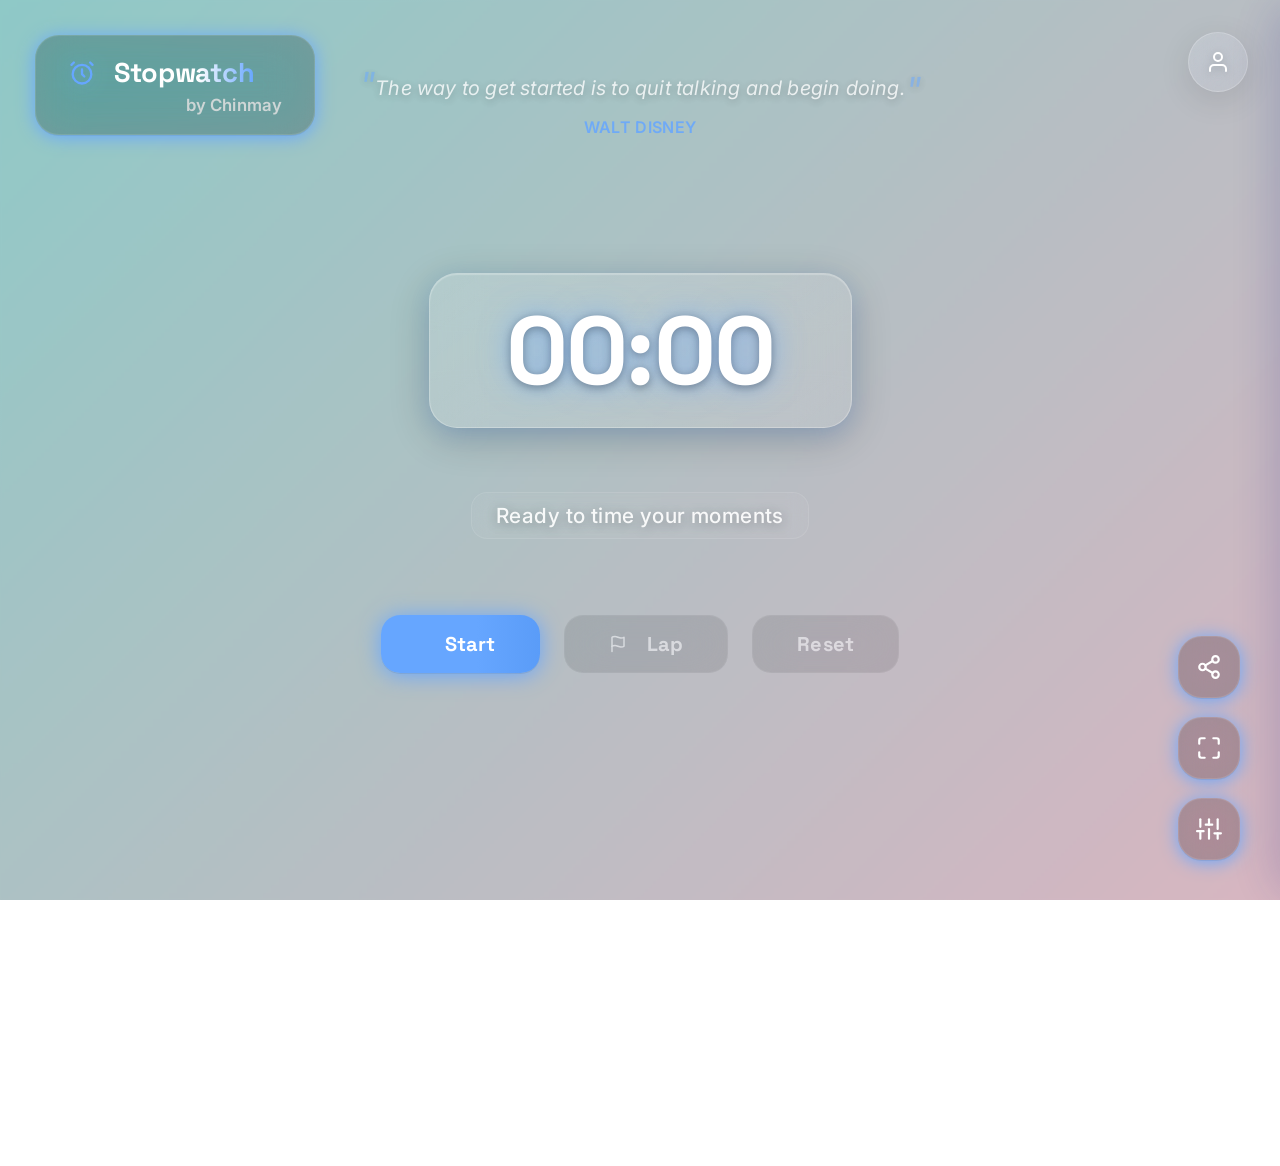
==== index.html @ d63af43d "Fixes" ====
<!DOCTYPE html>
<html lang="en" prefix="og: http://ogp.me/ns#">
<head>
    <meta charset="UTF-8">
    <meta name="viewport" content="width=device-width, initial-scale=1.0, maximum-scale=1.0, minimum-scale=1.0, user-scalable=no, viewport-fit=cover">
    <title id="pageTitle">00:00 | Aesthetic Stopwatch | Chinmay</title>
    
    <!-- SEO Meta Tags -->
    <meta name="description" content="Aesthetic Stopwatch by Chinmay – a beautiful, minimal, glassmorphic stopwatch for timing, productivity, and workouts. Features lap tracking, themes, and modern UI.">
    <meta name="keywords" content="stopwatch, timer, glassmorphic, aesthetic, minimal, productivity, lap, modern, Chinmay">
    <meta name="author" content="Chinmay">
    <meta name="robots" content="index, follow">
    <meta name="theme-color" content="#66a6ff">
    <meta name="msapplication-TileColor" content="#66a6ff">
    <meta name="apple-mobile-web-app-capable" content="yes">
    <meta name="apple-mobile-web-app-status-bar-style" content="black-translucent">
    <meta name="mobile-web-app-capable" content="yes">
    <link rel="canonical" href="https://stopwatch.chinmayjha.tech/">
    
    <!-- PWA Manifest -->
    <link rel="manifest" href="./config/manifest.json">
    
    <!-- Favicons -->
    <link rel="icon" type="image/png" href="./assets/icons/favicon.png">
    <link rel="apple-touch-icon" href="./assets/icons/favicon.png">
    <link rel="mask-icon" href="./assets/icons/favicon.svg" color="#66a6ff">
    
    <!-- Open Graph / Facebook -->
    <meta property="og:type" content="website">
    <meta property="og:title" content="Aesthetic Stopwatch | Chinmay">
    <meta property="og:description" content="A beautiful, minimal, glassmorphic stopwatch for timing, productivity, and workouts. Lap tracking, themes, and more.">
    <meta property="og:image" content="https://stopwatch.chinmayjha.tech/assets/icons/favicon.png">
    <meta property="og:url" content="https://stopwatch.chinmayjha.tech/">
    <meta property="og:site_name" content="Aesthetic Stopwatch">
    
    <!-- Twitter -->
    <meta name="twitter:card" content="summary_large_image">
    <meta name="twitter:title" content="Aesthetic Stopwatch | Chinmay">
    <meta name="twitter:description" content="A beautiful, minimal, glassmorphic stopwatch for timing, productivity, and workouts. Lap tracking, themes, and more.">
    <meta name="twitter:image" content="https://stopwatch.chinmayjha.tech/assets/icons/favicon.png">
    
    <!-- Early theme boot to avoid flash -->
    <script>
        (function(){
            try {
                var saved = localStorage.getItem('stopwatch_theme');
                var theme = saved ? JSON.parse(saved) : 'dark';
                var effective = theme === 'auto' ? (window.matchMedia('(prefers-color-scheme: dark)').matches ? 'dark' : 'light') : theme;
                var cls = document.documentElement.classList;
                cls.remove('theme-light','theme-dark');
                cls.add('theme-' + effective);
            } catch (e) {
                document.documentElement.classList.add('theme-dark');
            }
        })();
    </script>
    <!-- Stylesheet -->
    <link rel="stylesheet" href="./assets/css/styles.css">
    
    <!-- Resource Preloading for Performance -->
    <link rel="preload" href="./assets/css/styles.css" as="style">
    <link rel="preload" href="./assets/js/script.js" as="script">
    <link rel="dns-prefetch" href="https://fonts.googleapis.com">
    <link rel="dns-prefetch" href="https://fonts.gstatic.com">
    
    <!-- Google Fonts with Optimizations -->
    <link rel="preconnect" href="https://fonts.googleapis.com">
    <link rel="preconnect" href="https://fonts.gstatic.com" crossorigin>
    <link href="https://fonts.googleapis.com/css2?family=Space+Grotesk:wght@300;400;500;600;700&family=Inter:wght@300;400;500;600&display=swap&text=0123456789ABCDEFGHIJKLMNOPQRSTUVWXYZabcdefghijklmnopqrstuvwxyz.:,!?-" rel="stylesheet">
    
    <!-- Enhanced JSON-LD Structured Data -->
    <script type="application/ld+json">
    {
        "@context": "https://schema.org",
        "@type": "WebApplication",
        "name": "Aesthetic Stopwatch",
        "alternateName": "Premium Glassmorphic Timer",
        "description": "A beautiful, minimal, glassmorphic stopwatch for timing, productivity, and workouts. Features lap tracking, custom themes, and modern UI design.",
        "url": "https://stopwatch.chinmayjha.tech/",
        "applicationCategory": "ProductivityApplication",
        "applicationSubCategory": "Timer",
        "operatingSystem": "Web Browser",
        "browserRequirements": "HTML5, CSS3, JavaScript ES6+",
        "author": {
            "@type": "Person",
            "@id": "https://chinmayjha.tech/#person",
            "name": "Chinmay Jha",
            "url": "https://chinmayjha.tech",
            "email": "chinmayjha2021@gmail.com",
            "jobTitle": "Web Developer",
            "description": "16-year-old web developer specializing in modern UI/UX design"
        },
        "creator": {
            "@type": "Person",
            "@id": "https://chinmayjha.tech/#person"
        },
        "publisher": {
            "@type": "Person",
            "@id": "https://chinmayjha.tech/#person"
        },
        "offers": {
            "@type": "Offer",
            "price": "0",
            "priceCurrency": "USD",
            "availability": "https://schema.org/InStock"
        },
        "featureList": [
            "Precision timing with millisecond accuracy",
            "Lap time tracking and comparison", 
            "Multiple glassmorphic themes",
            "Custom accent colors",
            "Fullscreen mode",
            "Keyboard shortcuts",
            "Sound and vibration feedback",
            "Responsive design",
            "Offline functionality"
        ],
        "screenshot": "https://stopwatch.chinmayjha.tech/assets/icons/og-image.png",
        "dateCreated": "2024-01-01",
        "dateModified": "2025-10-08",
        "version": "1.0.0",
        "inLanguage": "en-US",
        "accessibilityFeature": [
            "alternativeText",
            "highContrast", 
            "keyboardNavigation",
            "readingOrder"
        ],
        "accessibilityHazard": "none",
        "accessibilityControl": [
            "fullKeyboardControl",
            "fullMouseControl", 
            "fullTouchControl"
        ]
    }
    </script>
</head>

<body>
    <!-- Hero Background -->
    <div id="heroBg" class="hero-bg"></div>
    
    <!-- Navbar (top left, glassy, premium) -->
    <nav class="navbar-premium">
        <div class="navbar-content">
            <div class="navbar-brand">
                <span class="navbar-logo" aria-label="Stopwatch Logo">
                    <svg width="28" height="28" viewBox="0 0 24 24" fill="none" stroke="currentColor" stroke-width="2" stroke-linecap="round" stroke-linejoin="round">
                        <circle cx="12" cy="13" r="8"/>
                        <path d="M12 9v4l2 2"/>
                        <path d="M5 3L3 5"/>
                        <path d="M19 3l2 2"/>
                    </svg>
                </span>
                <span class="navbar-title">Stopwatch</span>
            </div>
            <span class="navbar-by">by Chinmay</span>
        </div>
    </nav>
    
    <!-- Main Content (centered timer, premium) -->
    <main class="main-premium" role="main">
        <!-- Motivational Quote Section -->
        <div class="quote-container" id="quoteContainer">
            <div class="quote-content">
                <p id="quoteText" class="quote-text">Loading inspiration...</p>
                <span id="quoteAuthor" class="quote-author">- Anonymous</span>
            </div>
        </div>

        <section class="timer-premium" aria-labelledby="timeDisplay">
            <div id="timeDisplay" class="time-premium" role="timer" aria-live="polite" aria-atomic="true">00:00</div>
            <div id="subtitleHero" class="subtitle-premium" aria-live="polite">Ready to time your moments</div>
            <div class="button-group-premium">
                <button id="startPauseBtn" class="control-btn-premium primary" aria-label="Start or Pause">
                    <span id="startPauseIcon" class="btn-icon"></span>
                    <span class="btn-text">Start</span>
                </button>
                <button id="lapBtn" class="control-btn-premium secondary lap-btn-enhanced" aria-label="Lap" disabled>
                    <span class="btn-icon lap-icon">
                        <!-- Lucide Flag icon -->
                        <svg width="18" height="18" viewBox="0 0 24 24" fill="none" stroke="currentColor" stroke-width="2" stroke-linecap="round" stroke-linejoin="round"><path d="M4 15s1-1 4-1 5 2 8 2 4-1 4-1V3s-1 1-4 1-5-2-8-2-4 1-4 1z"/><line x1="4" y1="22" x2="4" y2="15"/></svg>
                    </span>
                    <span class="btn-text">Lap</span>
                </button>
                <button id="resetBtn" class="control-btn-premium secondary" aria-label="Reset" disabled>
                    <span class="btn-text">Reset</span>
                </button>
            </div>
        </section>
        
        <!-- Laps Section -->
        <section id="lapsContainer" class="laps-container-premium">
            <div class="laps-header">
                <div class="laps-title-enhanced">
                    <span class="laps-icon"></span>
                    <span class="laps-title-text">Lap Times</span>
                </div>
                <div class="laps-actions">
                    <button id="copyLapsBtn" class="laps-action-btn" title="Copy laps to clipboard" aria-label="Copy laps">
                        <svg width="18" height="18" viewBox="0 0 24 24" fill="none" stroke="currentColor" stroke-width="2" stroke-linecap="round" stroke-linejoin="round">
                            <rect x="9" y="9" width="13" height="13" rx="2" ry="2"></rect>
                            <path d="M5 15H4a2 2 0 0 1-2-2V4a2 2 0 0 1 2-2h9a2 2 0 0 1 2 2v1"></path>
                        </svg>
                    </button>
                    <button id="exportLapsBtn" class="laps-action-btn" title="Download laps as CSV" aria-label="Export laps">
                        <svg width="18" height="18" viewBox="0 0 24 24" fill="none" stroke="currentColor" stroke-width="2" stroke-linecap="round" stroke-linejoin="round">
                            <path d="M21 15v4a2 2 0 0 1-2 2H5a2 2 0 0 1-2-2v-4"/>
                            <polyline points="7 10 12 15 17 10"/>
                            <line x1="12" y1="15" x2="12" y2="3"/>
                        </svg>
                    </button>
                    <button id="clearLapsBtn" class="laps-action-btn danger" title="Clear all laps" aria-label="Clear laps">
                        <svg width="18" height="18" viewBox="0 0 24 24" fill="none" stroke="currentColor" stroke-width="2" stroke-linecap="round" stroke-linejoin="round">
                            <polyline points="3 6 5 6 21 6"/>
                            <path d="M19 6l-1 14a2 2 0 0 1-2 2H8a2 2 0 0 1-2-2L5 6"/>
                            <path d="M10 11v6"/>
                            <path d="M14 11v6"/>
                            <path d="M9 6V4a1 1 0 0 1 1-1h4a1 1 0 0 1 1 1v2"/>
                        </svg>
                    </button>
                    <div class="laps-count" id="lapsCount">0 laps</div>
                </div>
            </div>
            <div class="laps-list-container">
                <ul id="lapsList" class="laps-list-enhanced"></ul>
            </div>
        </section>
    </main>

    <!-- Modern Share Modal -->
    <div id="shareOverlay" class="share-overlay"></div>
    <div id="shareModal" class="share-modal">
        <div class="share-modal-content">
            <button id="closeShareBtn" class="modal-close-btn" aria-label="Close">
                <svg width="20" height="20" viewBox="0 0 24 24" fill="none" stroke="currentColor" stroke-width="2" stroke-linecap="round" stroke-linejoin="round">
                    <line x1="18" y1="6" x2="6" y2="18"></line>
                    <line x1="6" y1="6" x2="18" y2="18"></line>
                </svg>
            </button>
            
            <div class="share-header">
                <div class="share-icon">
                    <svg width="28" height="28" viewBox="0 0 24 24" fill="none" stroke="currentColor" stroke-width="2" stroke-linecap="round" stroke-linejoin="round">
                        <circle cx="18" cy="5" r="3"/>
                        <circle cx="6" cy="12" r="3"/>
                        <circle cx="18" cy="19" r="3"/>
                        <line x1="8.59" y1="13.51" x2="15.42" y2="17.49"/>
                        <line x1="15.41" y1="6.51" x2="8.59" y2="10.49"/>
                    </svg>
                </div>
                <h3>Share Stopwatch</h3>
                <p>Share this beautiful timer with others</p>
            </div>

            <div class="share-options">
                <div class="share-link-section">
                    <div class="share-url">
                        <input type="text" id="shareUrl" value="https://stopwatch.chinmayjha.tech/" readonly>
                        <button id="copyUrlBtn" class="copy-btn" title="Copy link">
                            <svg width="18" height="18" viewBox="0 0 24 24" fill="none" stroke="currentColor" stroke-width="2" stroke-linecap="round" stroke-linejoin="round">
                                <rect x="9" y="9" width="13" height="13" rx="2" ry="2"></rect>
                                <path d="M5 15H4a2 2 0 0 1-2-2V4a2 2 0 0 1 2-2h9a2 2 0 0 1 2 2v1"></path>
                            </svg>
                        </button>
                    </div>
                </div>
                
                <div class="share-social">
                    <button class="social-btn twitter" data-platform="twitter">
                        <svg width="20" height="20" viewBox="0 0 24 24" fill="currentColor">
                            <path d="M23 3a10.9 10.9 0 0 1-3.14 1.53 4.48 4.48 0 0 0-7.86 3v1A10.66 10.66 0 0 1 3 4s-4 9 5 13a11.64 11.64 0 0 1-7 2c9 5 20 0 20-11.5a4.5 4.5 0 0 0-.08-.83A7.72 7.72 0 0 0 23 3z"/>
                        </svg>
                        <span>Twitter</span>
                    </button>
                    
                    <button class="social-btn whatsapp" data-platform="whatsapp">
                        <svg width="20" height="20" viewBox="0 0 24 24" fill="currentColor">
                            <path d="M17.472 14.382c-.297-.149-1.758-.867-2.03-.967-.273-.099-.471-.148-.67.15-.197.297-.767.966-.94 1.164-.173.199-.347.223-.644.075-.297-.15-1.255-.463-2.39-1.475-.883-.788-1.48-1.761-1.653-2.059-.173-.297-.018-.458.13-.606.134-.133.298-.347.446-.52.149-.174.198-.298.298-.497.099-.198.05-.371-.025-.52-.075-.149-.669-1.612-.916-2.207-.242-.579-.487-.5-.669-.51-.173-.008-.371-.01-.57-.01-.198 0-.52.074-.792.372-.272.297-1.04 1.016-1.04 2.479 0 1.462 1.065 2.875 1.213 3.074.149.198 2.096 3.2 5.077 4.487.709.306 1.262.489 1.694.625.712.227 1.36.195 1.871.118.571-.085 1.758-.719 2.006-1.413.248-.694.248-1.289.173-1.413-.074-.124-.272-.198-.57-.347m-5.421 7.403h-.004a9.87 9.87 0 01-5.031-1.378l-.361-.214-3.741.982.998-3.648-.235-.374a9.86 9.86 0 01-1.51-5.26c.001-5.45 4.436-9.884 9.888-9.884 2.64 0 5.122 1.03 6.988 2.898a9.825 9.825 0 012.893 6.994c-.003 5.45-4.437 9.884-9.885 9.884m8.413-18.297A11.815 11.815 0 0012.05 0C5.495 0 .16 5.335.157 11.892c0 2.096.547 4.142 1.588 5.945L.057 24l6.305-1.654a11.882 11.882 0 005.683 1.448h.005c6.554 0 11.890-5.335 11.893-11.893A11.821 11.821 0 0020.489 3.488"/>
                        </svg>
                        <span>WhatsApp</span>
                    </button>
                    
                    <button class="social-btn telegram" data-platform="telegram">
                        <svg width="20" height="20" viewBox="0 0 24 24" fill="currentColor">
                            <path d="M12 2C6.48 2 2 6.48 2 12s4.48 10 10 10 10-4.48 10-10S17.52 2 12 2zm4.64 6.8c-.15 1.58-.8 5.42-1.13 7.19-.14.75-.42 1-.68 1.03-.58.05-1.02-.38-1.58-.75-.88-.58-1.38-.94-2.23-1.5-.99-.65-.35-1.01.22-1.59.15-.15 2.71-2.48 2.76-2.69a.2.2 0 00-.05-.18c-.06-.05-.14-.03-.21-.02-.09.02-1.49.95-4.22 2.79-.4.27-.76.41-1.08.4-.36-.01-1.04-.2-1.55-.37-.63-.2-1.12-.31-1.08-.66.02-.18.27-.36.74-.55 2.92-1.27 4.86-2.11 5.83-2.51 2.78-1.16 3.35-1.36 3.73-1.36.08 0 .27.02.39.12.10.08.13.19.14.27-.01.06.01.24 0 .38z"/>
                        </svg>
                        <span>Telegram</span>
                    </button>
                </div>
            </div>
        </div>
    </div>
    
    <!-- Developer Info Button (Bottom Left) -->
    <div class="developer-info-btn" id="developerInfoBtn">
        <span class="developer-avatar">
            <svg width="24" height="24" viewBox="0 0 24 24" fill="none" stroke="currentColor" stroke-width="2" stroke-linecap="round" stroke-linejoin="round">
                <path d="M20 21v-2a4 4 0 0 0-4-4H8a4 4 0 0 0-4 4v2"/>
                <circle cx="12" cy="7" r="4"/>
            </svg>
        </span>
        <span class="developer-tooltip">About Developer</span>
    </div>

    <!-- Developer Info Modal -->
    <div class="developer-overlay" id="developerOverlay" style="display:none;"></div>
    <div class="developer-modal" id="developerModal" role="dialog" aria-modal="true" aria-labelledby="developerTitle" style="display:none;">
        <button class="close-btn" id="closeDeveloperBtn" aria-label="Close Developer Info">
            <svg viewBox="0 0 24 24" fill="none" stroke="currentColor" stroke-width="2">
                <line x1="18" y1="6" x2="6" y2="18"></line>
                <line x1="6" y1="6" x2="18" y2="18"></line>
            </svg>
        </button>
        <div class="developer-modal-content">
            <div class="developer-header">
                <div class="developer-photo">
                    <img src="https://chinmayjha.tech/assets/img/favicon.jpg" alt="Chinmay Jha" class="developer-image">
                </div>
                <h2 class="developer-name" id="developerTitle">Chinmay Jha</h2>
                <p class="developer-role">Student • Web Developer • Freelancer</p>
            </div>
            <div class="developer-bio">
                <p>Hi, I’m Chinmay Jha, a 16-year-old web developer from India. I started coding at 11 with HTML and CSS, and since then, I’ve been building all kinds of fun and functional web projects—from simple websites to Discord bots. Over time, I’ve picked up JavaScript and now focus on creating clean, user-friendly interfaces.</p>
                <p>This stopwatch is one of my personal projects, built to combine both functionality and aesthetics. I’m always experimenting and learning new things, and projects like this help me push my creativity and skills a little further each time.</p>
            </div>
            <div class="developer-links">
                <a href="https://chinmayjha.tech" target="_blank" rel="noopener" class="developer-link website-link">
                    <span class="link-icon">
                        <svg width="18" height="18" viewBox="0 0 24 24" fill="none" stroke="currentColor" stroke-width="2">
                            <circle cx="12" cy="12" r="10"/>
                            <line x1="2" y1="12" x2="22" y2="12"/>
                            <path d="M12 2a15.3 15.3 0 0 1 4 10 15.3 15.3 0 0 1-4 10 15.3 15.3 0 0 1-4-10 15.3 15.3 0 0 1 4-10z"/>
                        </svg>
                    </span>
                    <span class="link-text">Visit Website</span>
                    <span class="link-url">chinmayjha.tech</span>
                </a>
                <a href="mailto:chinmayjha2021@gmail.com" class="developer-link email-link">
                    <span class="link-icon">
                        <svg width="18" height="18" viewBox="0 0 24 24" fill="none" stroke="currentColor" stroke-width="2">
                            <path d="M4 4h16c1.1 0 2 .9 2 2v12c0 1.1-.9 2-2 2H4c-1.1 0-2-.9-2-2V6c0-1.1.9-2 2-2z"/>
                            <polyline points="22,6 12,13 2,6"/>
                        </svg>
                    </span>
                    <span class="link-text">Send Email</span>
                    <span class="link-url">chinmayjha2021@gmail.com</span>
                </a>
            </div>
        </div>
    </div>

    <!-- Floating Action Button Group (Bottom Right) -->
    <div class="fab-group">
        <button class="fab-btn" id="shareBtn" aria-label="Share this stopwatch">
            <span class="fab-icon">
                <!-- Lucide Share2 icon -->
                <svg xmlns="http://www.w3.org/2000/svg" width="26" height="26" viewBox="0 0 24 24" fill="none" stroke="currentColor" stroke-width="2" stroke-linecap="round" stroke-linejoin="round"><circle cx="18" cy="5" r="3"/><circle cx="6" cy="12" r="3"/><circle cx="18" cy="19" r="3"/><line x1="8.59" y1="13.51" x2="15.42" y2="17.49"/><line x1="15.41" y1="6.51" x2="8.59" y2="10.49"/></svg>
            </span>
            <span class="fab-tooltip">Share</span>
        </button>
        <button class="fab-btn" id="fullscreenBtn" aria-label="Toggle Fullscreen">
            <span class="fab-icon">
                <!-- Expand arrows icon -->
                <svg xmlns="http://www.w3.org/2000/svg" width="26" height="26" viewBox="0 0 24 24" fill="none" stroke="currentColor" stroke-width="2" stroke-linecap="round" stroke-linejoin="round"><path d="M8 3H5a2 2 0 0 0-2 2v3"/><path d="M21 8V5a2 2 0 0 0-2-2h-3"/><path d="M3 16v3a2 2 0 0 0 2 2h3"/><path d="M16 21h3a2 2 0 0 0 2-2v-3"/></svg>
            </span>
            <span class="fab-tooltip">Focus Mode</span>
        </button>
        <button class="fab-btn" id="settingsToggle" aria-label="Open Settings">
            <span class="fab-icon">
                <!-- Simple sliders icon -->
                <svg xmlns="http://www.w3.org/2000/svg" width="26" height="26" viewBox="0 0 24 24" fill="none" stroke="currentColor" stroke-width="2" stroke-linecap="round" stroke-linejoin="round">
                    <line x1="4" y1="21" x2="4" y2="14"></line>
                    <line x1="4" y1="10" x2="4" y2="3"></line>
                    <line x1="12" y1="21" x2="12" y2="12"></line>
                    <line x1="12" y1="8" x2="12" y2="3"></line>
                    <line x1="20" y1="21" x2="20" y2="16"></line>
                    <line x1="20" y1="12" x2="20" y2="3"></line>
                    <line x1="1" y1="14" x2="7" y2="14"></line>
                    <line x1="9" y1="8" x2="15" y2="8"></line>
                    <line x1="17" y1="16" x2="23" y2="16"></line>
                </svg>
            </span>
            <span class="fab-tooltip">Customize</span>
        </button>
    </div>

    <!-- Settings Panel (side panel, glassy, fixed right) -->
    <div id="settingsOverlay" class="settings-overlay"></div>
    <aside id="settingsPanel" class="settings-panel" tabindex="-1" aria-modal="true" role="dialog">
        <div class="settings-content">
            <div class="settings-header">
                <span class="settings-title">Settings</span>
                <button id="closeSettingsBtn" class="close-btn" aria-label="Close Settings">
                    <svg xmlns="http://www.w3.org/2000/svg" width="26" height="26" viewBox="0 0 24 24" fill="none" stroke="currentColor" stroke-width="2" stroke-linecap="round" stroke-linejoin="round"><line x1="18" y1="6" x2="6" y2="18"/><line x1="6" y1="6" x2="18" y2="18"/></svg>
                </button>
            </div>
            <div class="settings-body">
                <div class="setting-group">
                <div class="setting-group">
                    <div class="setting-label">Background Presets</div>
                    <div class="background-presets">
                        <button class="preset-btn" data-bg="morning-mist" aria-label="Morning Mist" style="background-image:url('https://images.unsplash.com/photo-1506744038136-46273834b3fb?auto=format&fit=crop&w=600&q=80');"></button>
                        <button class="preset-btn" data-bg="cyber-night" aria-label="Cyber Night" style="background-image:url('https://plus.unsplash.com/premium_photo-1720694818685-60a176ddfedf?w=500&auto=format&fit=crop&q=60&ixlib=rb-4.1.0&ixid=M3wxMjA3fDB8MHxzZWFyY2h8NXx8YWVzdGhldGljfGVufDB8fDB8fHww');"></button>
                        <button class="preset-btn" data-bg="cotton-candy" aria-label="Cotton Candy" style="background-image:url('https://images.unsplash.com/photo-1504253492562-cbc4dc540fcb?w=500&auto=format&fit=crop&q=60&ixlib=rb-4.1.0&ixid=M3wxMjA3fDB8MHxzZWFyY2h8MTZ8fGFlc3RoZXRpY3xlbnwwfHwwfHx8MA%3D%3D');"></button>
                        <button class="preset-btn" data-bg="minimal-sand" aria-label="Minimal Sand" style="background-image:url('https://images.unsplash.com/photo-1502082553048-f009c37129b9?auto=format&fit=crop&w=600&q=80');"></button>
                    </div>
                    <div class="custom-background">
                        <label for="backgroundUpload" class="file-upload-label">
                            <input type="file" id="backgroundUpload" accept="image/*" hidden />
                            Upload Custom Image
                        </label>
                    </div>
                </div>
                
                <!-- Theme Section -->
                <div class="setting-group">
                    <div class="setting-label">Theme</div>
                    <div class="theme-selector">
                        <label class="theme-option">
                            <input type="radio" name="theme" value="light">
                            <span class="theme-radio"></span>
                            <span class="theme-text">Light</span>
                        </label>
                        <label class="theme-option">
                            <input type="radio" name="theme" value="dark" checked>
                            <span class="theme-radio"></span>
                            <span class="theme-text">Dark</span>
                        </label>
                        <label class="theme-option">
                            <input type="radio" name="theme" value="auto">
                            <span class="theme-radio"></span>
                            <span class="theme-text">Auto</span>
                        </label>
                    </div>
                </div>

                <!-- Accent Color Section -->
                <div class="setting-group">
                    <div class="setting-label">Accent Color</div>
                    <div class="color-picker-wrapper">
                        <div class="custom-color-picker-container">
                            <input type="color" id="accentColorPicker" value="#66a6ff">
                        </div>
                        <div class="color-presets">
                            <button class="color-preset" data-color="#66a6ff" style="background: #66a6ff;"></button>
                            <button class="color-preset" data-color="#ff6b6b" style="background: #ff6b6b;"></button>
                            <button class="color-preset" data-color="#4ecdc4" style="background: #4ecdc4;"></button>
                            <button class="color-preset" data-color="#ffe66d" style="background: #ffe66d;"></button>
                            <button class="color-preset" data-color="#ff8cc8" style="background: #ff8cc8;"></button>
                        </div>
                    </div>
                </div>

                <!-- Sound & Vibration Section -->
                <div class="setting-group">
                    <div class="setting-label">Sound & Vibration</div>
                    <div class="toggle-group">
                        <label class="custom-toggle">
                            <input type="checkbox" id="soundToggle" checked>
                            <span class="toggle-checkbox"></span>
                            <span class="toggle-text">Sound Effects</span>
                        </label>
                        <label class="custom-toggle">
                            <input type="checkbox" id="vibrationToggle" checked>
                            <span class="toggle-checkbox"></span>
                            <span class="toggle-text">Vibration</span>
                        </label>
                    </div>
                </div>
                <div class="setting-group">
                    <div class="setting-label">Display Options</div>
                    <div class="toggle-group">
                        <label class="custom-toggle">
                            <input type="checkbox" id="hideQuotesToggle">
                            <span class="toggle-checkbox"></span>
                            <span class="toggle-text">Hide Motivational Quotes</span>
                        </label>
                    </div>
                </div>
            </div>
        </div>
    </aside>
    
    <!-- Audio Elements -->
    <audio id="tickSound" preload="auto">
        <source src="[data-uri]" type="audio/wav">
    </audio>

    <!-- JavaScript -->
    <!-- Lucide Icons (global UMD) -->
    <script src="https://unpkg.com/lucide@latest"></script>
    <script src="./assets/js/script.js"></script>
</body>
</html>
---- assets/css/styles.css ----
/* --- PREMIUM NAVBAR --- */
.navbar-premium {
    position: absolute;
    top: 2.2rem;
    left: 2.2rem;
    z-index: 20;
    background: var(--glass-bg);
    border-radius: 1.5rem;
    box-shadow: 0 2px 18px 0 var(--accent-color), 0 1px 0 #0002;
    padding: 1.2rem 2rem;
    border: 1.5px solid var(--glass-border);
    backdrop-filter: var(--glass-blur);
    min-width: 280px;
    max-width: 400px;
}
.navbar-content {
    display: flex;
    flex-direction: column;
    align-items: flex-start;
    gap: 0.3rem;
}
.navbar-brand {
    display: flex;
    align-items: center;
    gap: 1.1rem;
    width: 100%;
}
.navbar-logo {
    color: var(--accent-color);
    filter: drop-shadow(0 2px 8px rgba(102, 166, 255, 0.3));
    display: flex;
    align-items: center;
    transition: all 0.2s ease;
}

.navbar-logo svg {
    width: 28px;
    height: 28px;
}

.navbar-logo:hover {
    transform: scale(1.1);
    filter: drop-shadow(0 4px 12px rgba(102, 166, 255, 0.4));
}
.navbar-title {
    font-family: 'Space Grotesk', 'Poppins', sans-serif;
    font-size: 1.7rem;
    font-weight: 900;
    background: linear-gradient(90deg, #fff 60%, var(--accent-color) 100%);
    -webkit-background-clip: text;
    -webkit-text-fill-color: transparent;
    background-clip: text;
    letter-spacing: -0.01em;
}
.navbar-by {
    font-family: 'Inter', 'Poppins', sans-serif;
    font-size: 1.05rem;
    font-weight: 600;
    color: #e0e0e0;
    opacity: 0.85;
    letter-spacing: 0.01em;
    align-self: flex-end;
}

@media (max-width: 700px) {
    .navbar-premium {
        top: 1.5rem;
        left: 1.5rem;
        padding: 1rem 1.5rem;
        min-width: 220px;
        max-width: calc(100vw - 3rem);
    }
    .navbar-content {
        width: 100%;
    }
    .navbar-brand {
        gap: 0.8rem;
    }
    .navbar-title {
        font-size: 1.4rem;
    }
    .navbar-logo svg {
        width: 24px;
        height: 24px;
    }
    .navbar-by {
        font-size: 0.95rem;
    }
}

/* --- PREMIUM TIMER LAYOUT --- */
.main-premium {
    height: 100vh;
    display: flex;
    flex-direction: column;
    align-items: center;
    justify-content: flex-start;
    width: 100%;
    z-index: 10;
    position: relative;
    padding-top: clamp(1rem, 8vh, 6rem);
    overflow-y: auto;
    overflow-x: hidden;
    /* Prevent background zoom */
    contain: layout;
    transform: translateZ(0);
    backface-visibility: hidden;
    scroll-behavior: smooth;
}

.main-premium::-webkit-scrollbar {
    width: 6px;
}

.main-premium::-webkit-scrollbar-track {
    background: transparent;
}

.main-premium::-webkit-scrollbar-thumb {
    background: rgba(102, 166, 255, 0.3);
    border-radius: 3px;
}

.main-premium::-webkit-scrollbar-thumb:hover {
    background: rgba(102, 166, 255, 0.5);
}
.timer-premium {
    display: flex;
    flex-direction: column;
    align-items: center;
    justify-content: center;
    gap: 2.2rem;
    padding: 5.5rem 1.2rem 2.5rem 1.2rem;
    width: 100%;
    max-width: 100%;
    background: none;
    box-shadow: none;
    border: none;
    /* Prevent background zoom */
    contain: layout;
    transform: translateZ(0);
}
.time-premium {
    font-family: 'Space Grotesk', monospace;
    font-size: clamp(4rem, 15vw, 9rem);
    font-weight: 900;
    color: #ffffff;
    letter-spacing: -0.02em;
    user-select: none;
    text-align: center;
    line-height: 1;
    margin-bottom: 0.3em;
    background: linear-gradient(145deg, 
        rgba(255, 255, 255, 0.15) 0%, 
        rgba(255, 255, 255, 0.08) 100%);
    backdrop-filter: blur(25px);
    border: 1px solid rgba(255, 255, 255, 0.25);
    border-radius: 1.75rem;
    padding: 0.3em 0.8em;
    box-shadow: 
        0 10px 40px 0 rgba(0, 0, 0, 0.2),
        0 6px 20px 0 rgba(102, 166, 255, 0.25),
        inset 0 1px 1px 0 rgba(255, 255, 255, 0.25);
    transition: all 0.2s ease-out;
    text-shadow: 
        0 0 30px rgba(102, 166, 255, 0.7),
        0 2px 10px rgba(0, 0, 0, 0.4);
    position: relative;
    z-index: 10;
}

.time-premium.running {
    animation: subtleGlow 3s ease-in-out infinite;
    box-shadow: 
        0 10px 40px 0 rgba(0, 0, 0, 0.2),
        0 6px 20px 0 rgba(102, 166, 255, 0.35),
        inset 0 1px 1px 0 rgba(255, 255, 255, 0.25);
}

.time-premium.updating {
    /* Smooth transition instead of flip animation */
    transition: color 0.15s ease-out;
}
.subtitle-premium {
    font-family: 'Inter', sans-serif;
    font-size: 1.3rem;
    font-weight: 500;
    color: #ffffff;
    opacity: 0.9;
    margin-bottom: 2em;
    text-align: center;
    text-shadow: 0 2px 12px rgba(0, 0, 0, 0.3);
    letter-spacing: 0.02em;
    background: rgba(255, 255, 255, 0.05);
    backdrop-filter: blur(10px);
    border-radius: 1rem;
    padding: 0.6rem 1.5rem;
    border: 1px solid rgba(255, 255, 255, 0.1);
    position: relative;
    z-index: 10;
    transition: opacity 0.3s ease;
}

/* Motivational Quote Section */
.quote-container {
    max-width: 800px;
    margin: 0 auto 3rem auto;
    padding: 0 2rem;
    text-align: center;
    opacity: 0.85;
    transition: opacity 0.3s ease;
    position: relative;
    z-index: 5;
}

.quote-container:hover {
    opacity: 1;
}

.quote-content {
    position: relative;
}

.quote-text {
    font-family: 'Inter', sans-serif;
    font-size: clamp(1rem, 2.5vw, 1.25rem);
    font-weight: 400;
    color: rgba(255, 255, 255, 0.9);
    margin: 0 0 0.8rem 0;
    line-height: 1.6;
    font-style: italic;
    text-shadow: 0 2px 8px rgba(0, 0, 0, 0.3);
    letter-spacing: 0.01em;
    position: relative;
    transition: opacity 0.4s ease, transform 0.4s ease;
}

.quote-text::before {
    content: '"';
    font-size: 2em;
    color: var(--accent-color);
    opacity: 0.6;
    position: absolute;
    left: -1rem;
    top: -0.3rem;
    line-height: 1;
}

.quote-text::after {
    content: '"';
    font-size: 2em;
    color: var(--accent-color);
    opacity: 0.6;
    position: absolute;
    right: -1rem;
    bottom: -0.5rem;
    line-height: 1;
}

.quote-author {
    font-family: 'Inter', sans-serif;
    font-size: clamp(0.85rem, 2vw, 1rem);
    font-weight: 600;
    color: var(--accent-color);
    opacity: 0.8;
    letter-spacing: 0.02em;
    text-transform: uppercase;
    transition: opacity 0.4s ease, transform 0.4s ease;
}
.button-group-premium {
    display: flex;
    gap: 1.5rem;
    align-items: center;
    justify-content: center;
    flex-wrap: wrap;
}
.control-btn-premium {
    min-width: 120px;
    height: 58px;
    border: none;
    border-radius: 1.2rem;
    background: var(--glass-bg);
    color: #fff;
    font-family: 'Space Grotesk', 'Poppins', sans-serif;
    font-weight: 700;
    font-size: 1.25rem;
    cursor: pointer;
    transition: all var(--transition-fast);
    box-shadow: 0 2px 16px 0 rgba(102,166,255,0.10);
    position: relative;
    overflow: hidden;
    letter-spacing: 0.01em;
    display: flex;
    align-items: center;
    justify-content: center;
    gap: 0.7em;
    padding: 0 2.2em;
    backdrop-filter: var(--glass-blur);
}
.control-btn-premium.primary {
    background: linear-gradient(90deg, var(--accent-color) 60%, #5a9cf8 100%);
    color: #fff;
    font-weight: 900;
    box-shadow: 0 2px 22px 0 var(--accent-color), 0 1px 0 #0002;
    border: none;
}
.control-btn-premium.secondary {
    background: var(--glass-bg);
    color: #fff;
    border: 1.5px solid var(--glass-border);
    font-weight: 700;
}
.control-btn-premium:disabled {
    opacity: 0.45;
    cursor: not-allowed;
    box-shadow: none;
}
.control-btn-premium:not(:disabled):hover {
    background: linear-gradient(90deg, var(--accent-color) 60%, #5a9cf8 100%);
    color: #fff;
    box-shadow: 0 2px 18px 0 var(--accent-color), 0 1px 0 #0002;
    filter: brightness(1.03);
}

/* --- PREMIUM LAPS SECTION --- */
.laps-container-premium {
    margin-top: 3rem;
    width: 100%;
    max-width: 600px;
    background: rgba(255,255,255,0.08);
    backdrop-filter: blur(20px) saturate(180%);
    border: 1px solid rgba(255,255,255,0.2);
    border-radius: 2rem;
    box-shadow: 0 4px 24px 0 rgba(102,166,255,0.12);
    padding: 2rem 1.5rem 1.5rem 1.5rem;
    display: flex;
    flex-direction: column;
    align-items: center;
    z-index: 2;
    /* Prevent viewport/background changes */
    contain: layout;
    transform: translateZ(0);
    will-change: auto;
}

.laps-title {
    font-family: 'Space Grotesk', sans-serif;
    font-size: 1.4rem;
    font-weight: 700;
    color: #fff;
    margin-bottom: 1.5rem;
}

.laps-list {
    list-style: none;
    width: 100%;
    display: flex;
    flex-direction: column;
    gap: 0.8rem;
}

.lap-item {
    display: flex;
    justify-content: space-between;
    align-items: center;
    padding: 1rem 1.5rem;
    background: rgba(255, 255, 255, 0.05);
    border: 1px solid rgba(255, 255, 255, 0.1);
    border-radius: 12px;
    transition: all 0.25s ease;
}

.lap-item:hover {
    background: rgba(255, 255, 255, 0.1);
    border-color: rgba(255, 255, 255, 0.2);
}

/* Enhanced Lap Button */
.lap-btn-enhanced {
    position: relative;
    overflow: hidden;
}

.lap-btn-enhanced::before {
    content: '';
    position: absolute;
    top: 0;
    left: -100%;
    width: 100%;
    height: 100%;
    background: linear-gradient(90deg, transparent, rgba(255, 255, 255, 0.2), transparent);
    transition: left 0.5s;
}

.lap-btn-enhanced:not(:disabled):hover::before {
    left: 100%;
}

.lap-icon {
    display: flex;
    align-items: center;
    justify-content: center;
    margin-right: 0.5rem;
}

/* Enhanced Laps Section */
.laps-header {
    display: flex;
    justify-content: space-between;
    align-items: center;
    width: 100%;
    margin-bottom: 1.5rem;
    padding-bottom: 1rem;
    border-bottom: 1px solid rgba(255, 255, 255, 0.1);
}
.laps-actions { display:flex; align-items:center; gap:0.5rem; }
.laps-action-btn { 
    background: rgba(255,255,255,0.08);
    border: 1px solid rgba(255,255,255,0.15);
    color: #fff; width: 36px; height: 36px; border-radius: 10px;
    display:flex; align-items:center; justify-content:center; cursor:pointer;
    transition: background 0.2s ease, border-color 0.2s ease, transform 0.2s ease;
}
.laps-action-btn:hover { background: rgba(255,255,255,0.16); border-color: rgba(255,255,255,0.25); transform: translateY(-1px); }
.laps-action-btn.danger:hover { background: rgba(255, 100, 100, 0.15); border-color: rgba(255, 100, 100, 0.35); }

.laps-title-enhanced {
    display: flex;
    align-items: center;
    gap: 0.8rem;
}

.laps-icon {
    display: flex;
    align-items: center;
    justify-content: center;
    color: var(--accent-color);
    filter: drop-shadow(0 2px 4px rgba(0, 0, 0, 0.2));
}

.laps-title-text {
    font-family: 'Space Grotesk', sans-serif;
    font-size: 1.4rem;
    font-weight: 700;
    color: #fff;
}

.laps-count {
    font-family: 'Inter', sans-serif;
    font-size: 0.9rem;
    font-weight: 500;
    color: rgba(255, 255, 255, 0.7);
    background: rgba(255, 255, 255, 0.1);
    padding: 0.3rem 0.8rem;
    border-radius: 1rem;
    border: 1px solid rgba(255, 255, 255, 0.1);
}

.laps-list-container {
    width: 100%;
    max-height: 400px;
    overflow-y: auto;
    scroll-behavior: smooth;
    scrollbar-width: thin;
    scrollbar-color: rgba(102, 166, 255, 0.6) rgba(255, 255, 255, 0.1);
}

.laps-list-enhanced {
    list-style: none;
    width: 100%;
    display: flex;
    flex-direction: column;
    gap: 0.6rem;
}

.laps-list-enhanced .lap-item {
    position: relative;
    display: flex;
    justify-content: space-between;
    align-items: center;
    padding: 1rem 1.2rem;
    background: rgba(255, 255, 255, 0.06);
    border: 1px solid rgba(255, 255, 255, 0.12);
    border-radius: 1rem;
    transition: all 0.25s ease;
    animation: fadeInUp 0.3s ease-out;
}

.laps-list-enhanced .lap-item:hover {
    background: rgba(255, 255, 255, 0.12);
    border-color: rgba(255, 255, 255, 0.25);
    transform: translateY(-1px);
    box-shadow: 0 4px 12px rgba(0, 0, 0, 0.15);
}

.laps-list-enhanced .lap-item::before {
    content: '';
    position: absolute;
    left: 0;
    top: 0;
    bottom: 0;
    width: 3px;
    background: var(--accent-color);
    border-radius: 0 2px 2px 0;
    opacity: 0;
    transition: opacity 0.25s ease;
}

.laps-list-enhanced .lap-item:hover::before {
    opacity: 1;
}

@keyframes fadeInUp {
    from {
        opacity: 0;
        transform: translateY(10px);
    }
    to {
        opacity: 1;
        transform: translateY(0);
    }
}

/* --- SETTINGS PANEL (FIXED RIGHT) --- */
.settings-panel {
    position: fixed;
    top: 0;
    right: 0;
    height: 100vh;
    width: 420px;
    max-width: 95vw;
    background: linear-gradient(145deg, 
        rgba(255, 255, 255, 0.12) 0%, 
        rgba(255, 255, 255, 0.06) 50%,
        rgba(255, 255, 255, 0.08) 100%);
    backdrop-filter: blur(25px) saturate(200%);
    border: 1px solid rgba(255, 255, 255, 0.25);
    border-right: none;
    box-shadow: 
        -12px 0 60px 0 rgba(0, 0, 0, 0.2),
        -6px 0 30px 0 rgba(102, 166, 255, 0.08),
        inset 1px 0 1px 0 rgba(255, 255, 255, 0.15);
    border-radius: 2.5rem 0 0 2.5rem;
    z-index: 100;
    transform: translateX(100%);
    transition: transform 0.4s cubic-bezier(0.25, 0.8, 0.25, 1);
    display: flex;
    flex-direction: column;
    outline: none;
    overflow: hidden;
}
.settings-panel.show {
    transform: translateX(0);
}
.settings-content {
    padding: 0;
    width: 100%;
    height: 100%;
    overflow-y: auto;
    display: flex;
    flex-direction: column;
}

/* --- BACKGROUND PRESETS (AESTHETIC) --- */
.background-presets {
    display: grid;
    grid-template-columns: repeat(auto-fit, minmax(80px, 1fr));
    gap: 1rem;
    margin-top: 0.5rem;
}
.background-presets .preset-btn {
    aspect-ratio: 16/10;
    min-height: 60px;
    border-radius: 16px;
    border: 2px solid rgba(255, 255, 255, 0.15);
    background-size: cover;
    background-position: center;
    background-repeat: no-repeat;
    transition: all 0.3s cubic-bezier(0.25, 0.8, 0.25, 1);
    outline: none;
    cursor: pointer;
    position: relative;
    overflow: hidden;
    backdrop-filter: blur(5px);
}
.background-presets .preset-btn::before {
    content: '';
    position: absolute;
    inset: 0;
    background: linear-gradient(135deg, 
        rgba(0, 0, 0, 0.3) 0%,
        rgba(0, 0, 0, 0.1) 50%,
        rgba(255, 255, 255, 0.1) 100%);
    transition: opacity 0.3s ease;
}
.background-presets .preset-btn::after {
    content: '✓';
    position: absolute;
    top: 50%;
    left: 50%;
    transform: translate(-50%, -50%) scale(0);
    color: #fff;
    font-size: 1.5rem;
    font-weight: bold;
    background: var(--accent-color);
    width: 32px;
    height: 32px;
    border-radius: 50%;
    display: flex;
    align-items: center;
    justify-content: center;
    transition: transform 0.3s cubic-bezier(0.25, 0.8, 0.25, 1);
    box-shadow: 0 4px 20px rgba(102, 166, 255, 0.4);
}
.background-presets .preset-btn.active {
    border: 3px solid var(--accent-color);
    box-shadow: 0 0 0 3px rgba(102, 166, 255, 0.2), 0 8px 25px rgba(0, 0, 0, 0.15);
    transform: scale(1.02);
}
.background-presets .preset-btn.active::after {
    transform: translate(-50%, -50%) scale(1);
}

@media (max-width: 700px) {
    .settings-panel {
        width: 100vw;
        max-width: 100vw;
        border-radius: 1rem 1rem 0 0;
        top: auto;
        bottom: 0;
        right: 0;
        left: 0;
        height: min(70vh, 100vh - env(safe-area-inset-top) - env(safe-area-inset-bottom));
        transform: translateY(100%);
    }
    .settings-panel.show {
        transform: translateY(0);
    }
    .settings-content {
        padding-bottom: calc(1rem + env(safe-area-inset-bottom));
    }
}
/* --- FAB TOOLTIP --- */
.fab-tooltip {
    position: absolute;
    right: 110%;
    top: 50%;
    transform: translateY(-50%) scale(0.98);
    background: var(--glass-bg);
    color: #fff;
    font-family: var(--font-title);
    font-size: 1.05rem;
    font-weight: 600;
    padding: 0.45em 1.1em;
    border-radius: 1.1em;
    box-shadow: 0 2px 18px 0 var(--accent-color), 0 1px 0 #0002;
    opacity: 0;
    pointer-events: none;
    white-space: nowrap;
    z-index: 10;
    transition: opacity 0.22s cubic-bezier(.4,0,.2,1), transform 0.22s cubic-bezier(.4,0,.2,1);
    margin-right: 0.7em;
}
.fab-btn:hover .fab-tooltip,
.fab-btn:focus .fab-tooltip {
    opacity: 1;
    transform: translateY(-50%) scale(1);
    pointer-events: auto;
}
@media (max-width: 600px) {
    .fab-tooltip {
        right: 120%;
        font-size: 0.95rem;
        padding: 0.35em 0.8em;
    }
}

/* --- DEVELOPER INFO BUTTON --- */
.developer-info-btn {
    position: fixed;
    top: 2rem;
    right: 2rem;
    width: 60px;
    height: 60px;
    background: linear-gradient(145deg, rgba(255, 255, 255, 0.15) 0%, rgba(255, 255, 255, 0.08) 100%);
    border: 1px solid rgba(255, 255, 255, 0.2);
    border-radius: 50%;
    backdrop-filter: blur(20px) saturate(180%);
    display: flex;
    align-items: center;
    justify-content: center;
    cursor: pointer;
    transition: all 0.3s cubic-bezier(0.4, 0, 0.2, 1);
    box-shadow: 0 8px 32px rgba(0, 0, 0, 0.1);
    z-index: 100;
    color: #fff;
}

.developer-info-btn:hover {
    transform: translateY(-2px) scale(1.05);
    background: linear-gradient(145deg, rgba(255, 255, 255, 0.25) 0%, rgba(255, 255, 255, 0.15) 100%);
    border-color: rgba(255, 255, 255, 0.3);
    box-shadow: 0 12px 40px rgba(0, 0, 0, 0.15);
}

.developer-avatar {
    display: flex;
    align-items: center;
    justify-content: center;
    filter: drop-shadow(0 2px 4px rgba(0, 0, 0, 0.2));
}

.developer-tooltip {
    position: absolute;
    right: 70px;
    top: 50%;
    transform: translateY(-50%);
    background: rgba(0, 0, 0, 0.8);
    color: #fff;
    padding: 0.5rem 1rem;
    border-radius: 0.5rem;
    font-size: 0.875rem;
    font-weight: 500;
    white-space: nowrap;
    opacity: 0;
    pointer-events: none;
    transition: all 0.3s ease;
    backdrop-filter: blur(10px);
    border: 1px solid rgba(255, 255, 255, 0.1);
}

.developer-info-btn:hover .developer-tooltip {
    opacity: 1;
    transform: translateY(-50%) translateX(-10px);
}

/* --- DEVELOPER INFO MODAL --- */
.developer-overlay {
    position: fixed;
    top: 0;
    left: 0;
    width: 100vw;
    height: 100vh;
    background: rgba(0, 0, 0, 0.5);
    backdrop-filter: blur(8px);
    opacity: 0;
    pointer-events: none;
    transition: opacity 0.3s ease;
    z-index: 1500;
}

.developer-overlay.active {
    opacity: 1;
    pointer-events: auto;
}

.developer-modal {
    position: fixed;
    top: 50%;
    left: 50%;
    transform: translate(-50%, -50%) scale(0.95);
    background: linear-gradient(145deg, 
        rgba(255, 255, 255, 0.15) 0%, 
        rgba(255, 255, 255, 0.08) 100%);
    backdrop-filter: blur(30px) saturate(200%);
    border: 1px solid rgba(255, 255, 255, 0.3);
    border-radius: 2rem;
    box-shadow: 
        0 20px 80px 0 rgba(0, 0, 0, 0.25), 
        0 8px 50px 0 rgba(102, 166, 255, 0.2),
        inset 0 1px 1px 0 rgba(255, 255, 255, 0.2);
    min-width: 400px;
    max-width: 90vw;
    width: 500px;
    max-height: 90vh;
    overflow-y: auto;
    z-index: 1600;
    opacity: 0;
    pointer-events: none;
    transition: opacity 0.4s cubic-bezier(0.25, 0.8, 0.25, 1), transform 0.4s cubic-bezier(0.25, 0.8, 0.25, 1);
    color: #fff;
}

.developer-modal.active {
    opacity: 1;
    pointer-events: auto;
    transform: translate(-50%, -50%) scale(1);
}

.developer-modal .close-btn {
    position: absolute;
    top: 1.2rem;
    right: 1.2rem;
    z-index: 2;
}

.developer-modal-content {
    padding: 2.5rem;
    text-align: center;
}

.developer-header {
    margin-bottom: 2rem;
}

.developer-photo {
    width: 80px;
    height: 80px;
    border-radius: 50%;
    display: flex;
    align-items: center;
    justify-content: center;
    margin: 0 auto 1.5rem;
    box-shadow: 0 8px 32px rgba(102, 166, 255, 0.3);
    overflow: hidden;
    border: 3px solid rgba(255, 255, 255, 0.2);
}

.developer-image {
    width: 100%;
    height: 100%;
    object-fit: cover;
    border-radius: 50%;
}

.developer-name {
    font-family: 'Space Grotesk', sans-serif;
    font-size: 1.8rem;
    font-weight: 700;
    margin: 0 0 0.5rem 0;
    background: linear-gradient(90deg, #fff 60%, var(--accent-color) 100%);
    -webkit-background-clip: text;
    -webkit-text-fill-color: transparent;
    background-clip: text;
}

.developer-role {
    font-family: 'Inter', sans-serif;
    font-size: 1rem;
    font-weight: 500;
    color: rgba(255, 255, 255, 0.8);
    margin: 0;
}

.developer-bio {
    text-align: left;
    margin-bottom: 2rem;
    line-height: 1.6;
}

.developer-bio p {
    font-family: 'Inter', sans-serif;
    font-size: 0.95rem;
    color: rgba(255, 255, 255, 0.9);
    margin-bottom: 1rem;
}

.developer-links {
    display: flex;
    flex-direction: column;
    gap: 1rem;
}

.developer-link {
    display: flex;
    align-items: center;
    padding: 1rem 1.5rem;
    background: rgba(255, 255, 255, 0.08);
    border: 1px solid rgba(255, 255, 255, 0.15);
    border-radius: 1rem;
    text-decoration: none;
    color: #fff;
    transition: all 0.3s ease;
    position: relative;
    overflow: hidden;
}

.developer-link::before {
    content: '';
    position: absolute;
    top: 0;
    left: -100%;
    width: 100%;
    height: 100%;
    background: linear-gradient(90deg, transparent, rgba(255, 255, 255, 0.1), transparent);
    transition: left 0.5s;
}

.developer-link:hover::before {
    left: 100%;
}

.developer-link:hover {
    background: rgba(255, 255, 255, 0.15);
    border-color: rgba(255, 255, 255, 0.25);
    transform: translateY(-2px);
    box-shadow: 0 8px 25px rgba(0, 0, 0, 0.15);
}

.link-icon {
    display: flex;
    align-items: center;
    justify-content: center;
    margin-right: 1rem;
    color: var(--accent-color);
    filter: drop-shadow(0 2px 4px rgba(0, 0, 0, 0.2));
}

.link-text {
    font-family: 'Space Grotesk', sans-serif;
    font-size: 1.1rem;
    font-weight: 600;
    margin-right: auto;
}

.link-url {
    font-family: 'JetBrains Mono', monospace;
    font-size: 0.85rem;
    color: rgba(255, 255, 255, 0.7);
    font-weight: 400;
}

.website-link .link-icon {
    color: #4CAF50;
}

.email-link .link-icon {
    color: #FF6B6B;
}

@media (max-width: 600px) {
    .developer-info-btn {
        top: 1.5rem;
        right: 1.5rem;
        width: 50px;
        height: 50px;
    }
    
    .developer-tooltip {
        display: none;
    }
    
    .developer-modal {
        min-width: 300px;
        width: 92vw;
        margin: 0;
        left: 50%;
        right: auto;
        top: 50%;
        transform: translate(-50%, -50%);
        max-height: calc(92vh - env(safe-area-inset-top) - env(safe-area-inset-bottom));
    }
    
    .developer-modal-content {
        padding: 1.5rem;
    }
    
    .developer-links {
        gap: 0.8rem;
    }
    
    .developer-link {
        padding: 0.8rem 1rem;
    }
    
    .link-text {
        font-size: 1rem;
    }
    
    .link-url {
        font-size: 0.8rem;
    }
}

/* --- FLOATING ACTION BUTTON GROUP --- */
.fab-group {
    position: fixed;
    bottom: 2.5rem;
    right: 2.5rem;
    display: flex;
    flex-direction: column;
    gap: 1.2rem;
    z-index: calc(var(--z-modal) + 2);
    align-items: flex-end;
    transition: opacity 0.3s ease, transform 0.3s ease;
}
.fab-group.hidden {
    opacity: 0;
    transform: translateX(100px);
    pointer-events: none;
}
.fab-btn {
    background: var(--glass-bg);
    border: 1.5px solid var(--glass-border);
    border-radius: 1.5rem;
    box-shadow: 0 2px 18px 0 var(--accent-color), 0 1px 0 #0002;
    width: 62px;
    height: 62px;
    display: flex;
    align-items: center;
    justify-content: center;
    cursor: pointer;
    transition: background var(--transition-fast), box-shadow var(--transition-fast), transform var(--transition-fast);
    color: #fff;
    outline: none;
    padding: 0;
    position: relative;
    backdrop-filter: var(--glass-blur);
}
.fab-btn:focus {
    outline: 2px solid var(--accent-color);
    outline-offset: 2px;
}
.fab-btn:hover {
    background: linear-gradient(135deg, var(--accent-color) 0%, #5a9cf8 100%);
    color: #fff;
    box-shadow: 0 6px 30px 0 rgba(102, 166, 255, 0.4);
    filter: brightness(1.1);
    transform: translateY(-2px) scale(1.05);
}
.fab-icon {
    display: flex;
    align-items: center;
    justify-content: center;
    font-size: 1.5em;
}
@media (max-width: 600px) {
    .fab-group {
        bottom: 1.1rem;
        right: 1.1rem;
        gap: 0.7rem;
    }
    .fab-btn {
        width: 48px;
        height: 48px;
        border-radius: 1.1rem;
    }
    .fab-icon svg {
        width: 22px;
        height: 22px;
    }
}

/* --- ENHANCED SHARE MODAL --- */
.share-modal-enhanced {
    position: fixed;
    top: 50%;
    left: 50%;
    transform: translate(-50%, -50%) scale(0.9);
    background: linear-gradient(145deg, 
        rgba(255, 255, 255, 0.25) 0%, 
        rgba(255, 255, 255, 0.18) 100%);
    backdrop-filter: blur(20px) saturate(150%);
    border: 1px solid rgba(255, 255, 255, 0.4);
    border-radius: 1.5rem;
    box-shadow: 
        0 20px 80px 0 rgba(0, 0, 0, 0.3), 
        0 8px 50px 0 rgba(102, 166, 255, 0.15),
        inset 0 1px 1px 0 rgba(255, 255, 255, 0.3);
    min-width: 400px;
    max-width: 90vw;
    width: 450px;
    z-index: 9999;
    display: none;
    flex-direction: column;
    padding: 0;
    opacity: 0;
    transition: all 0.3s cubic-bezier(0.25, 0.8, 0.25, 1);
}

.share-modal-enhanced.active {
    opacity: 1;
    transform: translate(-50%, -50%) scale(1);
    display: flex;
}

.share-modal-header {
    display: flex;
    align-items: center;
    gap: 1rem;
    padding: 2rem 2rem 1rem 2rem;
    border-bottom: 1px solid rgba(255, 255, 255, 0.1);
    position: relative;
}

.share-icon {
    width: 48px;
    height: 48px;
    border-radius: 50%;
    background: linear-gradient(135deg, var(--accent-color) 0%, #5a9cf8 100%);
    display: flex;
    align-items: center;
    justify-content: center;
    color: #fff;
    box-shadow: 0 8px 32px 0 rgba(102, 166, 255, 0.4);
}

.share-modal-header h3 {
    font-family: 'Space Grotesk', sans-serif;
    font-size: 1.5rem;
    font-weight: 700;
    color: #fff;
    background: linear-gradient(135deg, #00000086 0%, var(--accent-color) 70%);
    -webkit-background-clip: text;
    -webkit-text-fill-color: transparent;
    background-clip: text;
    flex: 1;
}

.share-close-btn {
    position: absolute;
    top: 1.5rem;
    right: 1.5rem;
    background: rgba(255, 255, 255, 0.1);
    border: 1px solid rgba(255, 255, 255, 0.2);
    color: #fff;
    width: 36px;
    height: 36px;
    cursor: pointer;
    border-radius: 12px;
    transition: all 0.3s cubic-bezier(0.25, 0.8, 0.25, 1);
    display: flex;
    align-items: center;
    justify-content: center;
    font-size: 1.2rem;
    backdrop-filter: blur(10px);
}

.share-close-btn:hover {
    background: rgba(255, 100, 100, 0.15);
    border-color: rgba(255, 100, 100, 0.4);
    color: #ff6464;
    transform: scale(1.1) rotate(90deg);
}

.share-modal-content {
    padding: 1rem 2rem 2rem 2rem;
    display: flex;
    flex-direction: column;
    gap: 1.5rem;
}

.share-description {
    font-family: 'Space Grotesk', sans-serif;
    font-size: 0.95rem;
    color: rgba(255, 255, 255, 0.95);
    text-align: center;
    line-height: 1.5;
    text-shadow: 0 1px 2px rgba(0, 0, 0, 0.2);
}

.share-url-container {
    display: flex;
    flex-direction: column;
    gap: 1rem;
}

.url-display {
    background: rgba(0, 0, 0, 0.3);
    border: 1px solid rgba(255, 255, 255, 0.2);
    border-radius: 0.75rem;
    padding: 0.875rem 1.25rem;
    display: flex;
    align-items: center;
    justify-content: center;
    backdrop-filter: blur(10px);
}

.url-text {
    font-family: 'Space Grotesk', sans-serif;
    font-size: 0.9rem;
    color: #ffffff;
    font-weight: 500;
    letter-spacing: 0.5px;
    text-shadow: 0 1px 2px rgba(0, 0, 0, 0.3);
}

.copy-share-btn {
    background: linear-gradient(135deg, var(--accent-color) 0%, #5a9cf8 100%);
    border: 1px solid rgba(255, 255, 255, 0.2);
    border-radius: 0.75rem;
    padding: 0.75rem 1.25rem;
    color: #fff;
    font-family: 'Space Grotesk', sans-serif;
    font-size: 0.9rem;
    font-weight: 600;
    cursor: pointer;
    display: flex;
    align-items: center;
    justify-content: center;
    gap: 0.5rem;
    transition: all 0.2s cubic-bezier(0.25, 0.8, 0.25, 1);
    box-shadow: 
        0 4px 16px 0 rgba(102, 166, 255, 0.25),
        inset 0 1px 1px 0 rgba(255, 255, 255, 0.2);
    position: relative;
    overflow: hidden;
}

.copy-share-btn:hover {
    transform: translateY(-1px);
    box-shadow: 
        0 6px 20px 0 rgba(102, 166, 255, 0.35),
        inset 0 1px 1px 0 rgba(255, 255, 255, 0.3);
    background: linear-gradient(135deg, #7ab7ff 0%, #6bb6ff 100%);
}

.copy-share-btn:active {
    transform: translateY(0);
    transition: transform 0.1s ease;
}

.copy-share-btn::before {
    content: '';
    position: absolute;
    top: 0;
    left: -100%;
    width: 100%;
    height: 100%;
    background: linear-gradient(90deg, transparent, rgba(255, 255, 255, 0.2), transparent);
    transition: left 0.5s ease;
}

.copy-share-btn:hover::before {
    left: 100%;
}

/* Mobile Styles for Enhanced Share Modal */
@media (max-width: 480px) {
    .share-modal-enhanced {
        min-width: 300px;
        width: 95vw;
        border-radius: 1.25rem;
        margin: 1rem;
    }
    
    .share-modal-header {
        padding: 1.25rem 1.25rem 0.75rem 1.25rem;
    }
    
    .share-modal-header h3 {
        font-size: 1.2rem;
    }
    
    .share-icon {
        width: 36px;
        height: 36px;
    }
    
    .share-modal-content {
        padding: 0.75rem 1.25rem 1.25rem 1.25rem;
    }
    
    .copy-share-btn {
        font-size: 0.85rem;
        padding: 0.625rem 1rem;
    }
}

/* --- HERO LAYOUT REIMAGINED --- */
.hero-content {
    position: relative;
    z-index: 2;
    width: 100vw;
    min-height: 70vh;
    display: flex;
    flex-direction: column;
    align-items: center;
    justify-content: center;
    padding-top: 4vh;
        box-shadow: 0 2px 10px 0 rgba(102,166,255,0.10);
}
.brand-bar {
    display: flex;
    align-items: center;
    gap: 1.2rem;
    margin-bottom: 2.5rem;
    font-family: var(--font-title);
    font-size: 1.3rem;
        background: var(--accent-color);
        color: #fff;
        box-shadow: 0 2px 18px 0 var(--accent-color);
        /* Minimal tactile feedback, no scale */
    text-shadow: 0 2px 16px rgba(0,0,0,0.10);
}
.brand-logo {
    font-size: 2.2rem;
    filter: drop-shadow(0 2px 8px #0002);
}
.brand-title {
    font-size: 2.1rem;
    font-weight: 800;
    background: linear-gradient(90deg, #fff 60%, var(--accent-color) 100%);
    -webkit-background-clip: text;
    -webkit-text-fill-color: transparent;
    background-clip: text;
    margin-right: 0.5rem;
}
.brand-by {
    font-size: 1.1rem;
    font-weight: 400;
    color: #e0e0e0;
    opacity: 0.8;
    margin-left: 0.5rem;
}
/* Open, premium timer layout */
.timer-hero-open {
    display: flex;
    flex-direction: column;
    align-items: center;
    justify-content: center;
    gap: 2.2rem;
    padding: 3.5rem 1.2rem 2.5rem 1.2rem;
    width: 100vw;
    max-width: 100vw;
    margin-bottom: 2.5rem;
    background: none;
    box-shadow: none;
    border: none;
}
.time-hero {
    font-family: var(--font-title);
    font-size: clamp(3.5rem, 13vw, 8.5rem);
    font-weight: 900;
    color: #fff;
    letter-spacing: -0.04em;
    text-shadow: 0 4px 32px var(--accent-color), 0 2px 8px #0002;
    user-select: none;
    text-align: center;
    line-height: 1.1;
    margin-bottom: 0.2em;
    background: rgba(255,255,255,0.08);
    border-radius: 1.2rem;
    padding: 0.2em 0.7em;
    box-shadow: 0 2px 12px 0 rgba(102,166,255,0.08);
    transition: color var(--transition), text-shadow var(--transition);
}
.subtitle-hero {
    font-family: var(--font-mono);
    font-size: 1.5rem;
    color: #fff;
    opacity: 0.85;
    margin-bottom: 1.2em;
    text-align: center;
    text-shadow: 0 1px 8px #0002;
    letter-spacing: 0.01em;
}
.button-group-hero {
    display: flex;
    gap: 1.5rem;
    align-items: center;
    justify-content: center;
    flex-wrap: wrap;
}
.control-btn-hero {
    min-width: 120px;
    height: 58px;
    border: none;
    border-radius: 1.2rem;
    background: var(--glass-bg);
    color: #fff;
    font-family: var(--font-title);
    font-weight: 700;
    font-size: 1.25rem;
    cursor: pointer;
    transition: all var(--transition-fast);
    box-shadow: 0 2px 16px 0 rgba(102,166,255,0.10);
    position: relative;
    overflow: hidden;
    letter-spacing: 0.01em;
    display: flex;
    align-items: center;
    justify-content: center;
    gap: 0.7em;
    padding: 0 2.2em;
    backdrop-filter: var(--glass-blur);
}
.control-btn-hero.primary {
    background: linear-gradient(90deg, var(--accent-color) 60%, #5a9cf8 100%);
    color: #fff;
    font-weight: 900;
    box-shadow: 0 2px 22px 0 var(--accent-color), 0 1px 0 #0002;
    border: none;
}
.control-btn-hero.secondary {
    background: var(--glass-bg);
    color: #fff;
    border: 1.5px solid var(--glass-border);
    font-weight: 700;
}
.control-btn-hero:disabled {
    opacity: 0.45;
    cursor: not-allowed;
    box-shadow: none;
}
.control-btn-hero:not(:disabled):hover {
    background: linear-gradient(90deg, var(--accent-color) 60%, #5a9cf8 100%);
    color: #fff;
    box-shadow: 0 2px 18px 0 var(--accent-color), 0 1px 0 #0002;
    filter: brightness(1.03);
    /* Minimal tactile feedback, no scale or strong shadow */
}
.btn-icon {
    font-size: 1.5em;
    display: inline-flex;
    align-items: center;
    justify-content: center;
    margin-right: 0.2em;
}

/* --- RESET & BASE --- */
* { margin: 0; padding: 0; box-sizing: border-box; }

:root {
    --accent-color: #66a6ff;
    --accent-hover: #5a9cf8;
    --shadow-glass: 0 8px 32px rgba(31,38,135,0.18);
    --shadow-strong: 0 4px 32px 0 rgba(102,166,255,0.18);
    --glass-bg: rgba(255,255,255,0.1);
    --glass-bg-dark: rgba(0,0,0,0.22);
    --glass-border: rgba(255,255,255,0.2);
    --glass-blur: blur(20px) saturate(180%);
    --radius-lg: 2.5rem;
    --radius-md: 1.25rem;
    --radius-sm: 0.7rem;
    --radius-full: 50%;
    --font-title: 'Space Grotesk', 'Poppins', system-ui, sans-serif;
    --font-body: 'Inter', 'Poppins', system-ui, sans-serif;
    --font-mono: 'JetBrains Mono', 'SF Mono', 'Monaco', monospace;
    --transition: 0.35s cubic-bezier(.4,0,.2,1);
    --transition-fast: 0.18s cubic-bezier(.4,0,.2,1);
    --transition-medium: 0.25s cubic-bezier(.4,0,.2,1);
    --transition-slow: 0.45s cubic-bezier(.4,0,.2,1);
    --z-modal: 1000;
    --primary-gradient: linear-gradient(135deg, #a8edea 0%, #fed6e3 100%);
    --secondary-gradient: linear-gradient(120deg, #fcb69f 0%, #ffecd2 100%);
    --glass-blur: blur(22px) saturate(160%);
    --extended-bg: #181c2a;
}

html {
    /* Prevent zoom and scaling */
    -webkit-text-size-adjust: 100%;
    -ms-text-size-adjust: 100%;
    touch-action: manipulation;
    overflow-x: hidden;
    /* Only show vertical scrollbar when needed */
    overflow-y: auto;
    scrollbar-gutter: auto;
    background: linear-gradient(180deg, var(--primary-gradient) 0%, var(--extended-bg) 100%);
}

body {
    font-family: var(--font-body);
    background: var(--primary-gradient);
    height: 100vh;
    color: #fff;
    transition: background 0.6s cubic-bezier(.4,0,.2,1);
    overflow-x: hidden;
    overflow-y: hidden;
    background-attachment: fixed;
    background-size: cover;
    background-position: center;
    background-repeat: no-repeat;
    letter-spacing: 0.01em;
    position: relative;
    /* Lock background from zooming and scaling */
    touch-action: manipulation;
    -webkit-user-select: none;
    -moz-user-select: none;
    -ms-user-select: none;
    user-select: none;
    /* Prevent image scaling on zoom */
    image-rendering: -webkit-optimize-contrast;
    image-rendering: crisp-edges;
    zoom: 1;
    /* Additional zoom prevention */
    -webkit-transform: translateZ(0);
    transform: translateZ(0);
    backface-visibility: hidden;
    perspective: 1000px;
}
body::before {
    content: '';
    position: fixed;
    top: 0;
    left: 0;
    right: 0;
    bottom: 0;
    background: rgba(0, 0, 0, 0.15);
    backdrop-filter: blur(1px);
    z-index: 1;
    pointer-events: none;
}

    /* --- HERO & NAVBAR --- */

.hero {
    position: relative;
    width: 100vw;
    min-height: 320px;
    display: flex;
    flex-direction: column;
    align-items: flex-start;
    justify-content: flex-start;
    z-index: 1;
}
.hero-bg {
    position: fixed;
    top: 0; left: 0; width: 100vw; height: 100vh;
    z-index: 0;
    background-size: cover;
    background-position: center;
    background-repeat: no-repeat;
    filter: brightness(0.7) blur(3.5px) saturate(1.3);
    transition: background-image 0.7s cubic-bezier(.4,0,.2,1);
    border-radius: 0;
    box-shadow: none;
    pointer-events: none;
}
.navbar {
    position: relative;
    z-index: 2;
    margin: 2.5rem 0 0 2.5rem;
    background: var(--glass-bg);
    border-radius: var(--radius-lg);
    box-shadow: var(--shadow-glass);
    padding: 1.7rem 2.7rem 1.3rem 2.7rem;
    border: 1.5px solid var(--glass-border);
    backdrop-filter: var(--glass-blur);
    display: flex;
    flex-direction: column;
    align-items: flex-start;
    gap: 0.2rem;
    min-width: 320px;
}
.app-title {
    font-family: var(--font-title);
    font-size: clamp(2.5rem, 6vw, 3.7rem);
    font-weight: 800;
    letter-spacing: -0.03em;
    background: linear-gradient(90deg, #fff 60%, var(--accent-color) 100%);
    -webkit-background-clip: text;
    -webkit-text-fill-color: transparent;
    background-clip: text;
    margin-bottom: 0.1em;
    text-shadow: 0 2px 24px rgba(102,166,255,0.12);
}
.app-subtitle {
    font-family: var(--font-body);
    font-size: 1.15rem;
    font-weight: 400;
    color: #e0e0e0;
    opacity: 0.85;
    letter-spacing: 0.04em;
    text-shadow: 0 1px 8px #0002;
}

    /* --- MAIN LAYOUT --- */

.main-container {
    display: flex;
    flex-direction: column;
    align-items: center;
    justify-content: flex-start;
    min-height: 60vh;
    padding: 3.2rem 1.2rem 2rem 1.2rem;
    gap: 2.7rem;
    z-index: 2;
}

    /* --- STOPWATCH CARD --- */

.stopwatch-card {
    width: 100%;
    max-width: 440px;
    display: flex;
    flex-direction: column;
    align-items: center;
    justify-content: center;
}
.stopwatch-glass {
    background: var(--glass-bg);
    border-radius: var(--radius-lg);
    box-shadow: var(--shadow-glass), 0 2px 32px 0 rgba(0,0,0,0.10);
    border: 1.5px solid var(--glass-border);
    padding: 3.2rem 2.2rem 2.2rem 2.2rem;
    display: flex;
    flex-direction: column;
    align-items: center;
    gap: 2.5rem;
    backdrop-filter: var(--glass-blur);
    position: relative;
    transition: box-shadow var(--transition), background var(--transition);
}
.stopwatch-glass:hover {
    box-shadow: 0 8px 48px 0 var(--accent-color), 0 2px 32px 0 rgba(0,0,0,0.12);
    background: rgba(255,255,255,0.28);
}
.stopwatch-container {
    position: relative;
    width: 270px;
    height: 270px;
    display: flex;
    align-items: center;
    justify-content: center;
}
.glow-ring {
    position: absolute;
    width: 100%;
    height: 100%;
    border-radius: var(--radius-full);
    background: radial-gradient(circle at 60% 40%, var(--accent-color) 0%, #fff0 80%);
    opacity: 0.22;
    filter: blur(22px);
    transition: opacity var(--transition);
}
.glow-ring.active {
    opacity: 0.6;
    animation: pulseGlow 2.2s ease-in-out infinite;
}
.time-display {
    position: relative;
    z-index: 2;
    font-family: var(--font-mono);
    font-size: clamp(2.7rem, 8vw, 4.7rem);
    font-weight: 700;
    color: #fff;
    text-shadow: 0 2px 32px rgba(102,166,255,0.18), 0 1px 0 #0002;
    letter-spacing: 0.04em;
    user-select: none;
    text-align: center;
    font-variant-numeric: tabular-nums;
    transition: color var(--transition), text-shadow var(--transition);
    animation: floatAnimation 7s ease-in-out infinite;
    border-radius: 1.2rem;
    padding: 0.2em 0.7em;
    background: rgba(255,255,255,0.08);
    box-shadow: 0 2px 12px 0 rgba(102,166,255,0.08);
}
.time-display.running {
    color: var(--accent-color);
    text-shadow: 0 2px 40px var(--accent-color), 0 1px 0 #0002;
    transform: scale(1.04);
    background: rgba(102,166,255,0.10);
}

    /* --- BUTTONS --- */

.button-group {
    display: flex;
    gap: 1.3rem;
    align-items: center;
    justify-content: center;
    flex-wrap: wrap;
}
.control-btn {
    min-width: 120px;
    height: 58px;
    border: none;
    border-radius: var(--radius-md);
    background: var(--glass-bg);
    color: #fff;
    font-family: var(--font-body);
    font-weight: 600;
    font-size: 1.15rem;
    cursor: pointer;
    transition: all var(--transition-fast);
    box-shadow: 0 2px 16px 0 rgba(102,166,255,0.10);
    position: relative;
    overflow: hidden;
    letter-spacing: 0.01em;
    backdrop-filter: var(--glass-blur);
}
.control-btn.primary {
    background: linear-gradient(90deg, var(--accent-color) 60%, #5a9cf8 100%);
    color: #fff;
    font-weight: 800;
    box-shadow: 0 2px 22px 0 var(--accent-color), 0 1px 0 #0002;
    border: none;
}
.control-btn.secondary {
    background: var(--glass-bg);
    color: #fff;
    border: 1.5px solid var(--glass-border);
    font-weight: 600;
}
.control-btn:disabled {
    opacity: 0.45;
    cursor: not-allowed;
    box-shadow: none;
}
.control-btn:not(:disabled):hover {
    background: linear-gradient(90deg, var(--accent-color) 60%, #5a9cf8 100%);
    color: #fff;
    box-shadow: 0 2px 18px 0 var(--accent-color), 0 1px 0 #0002;
    filter: brightness(1.03);
    /* Minimal tactile feedback, no scale or strong shadow */
}
.btn-text { position: relative; z-index: 1; }

    /* --- LAPS --- */

.laps-section {
    width: 100%;
    max-width: 440px;
}
.laps-container {
    background: var(--glass-bg);
    border-radius: var(--radius-md);
    box-shadow: var(--shadow-glass);
    border: 1.5px solid var(--glass-border);
    padding: 1.7rem 1.3rem;
    margin-top: 1.3rem;
    opacity: 0;
    transform: translateY(18px);
    transition: all var(--transition);
    backdrop-filter: var(--glass-blur);
}
.laps-container.show {
    opacity: 1;
    transform: translateY(0);
}
.laps-title {
    font-family: var(--font-title);
    font-weight: 700;
    font-size: 1.25rem;
    color: #fff;
    margin-bottom: 1.1rem;
    text-align: center;
    letter-spacing: 0.01em;
}
.laps-list {
    display: flex;
    flex-direction: column;
    gap: 0.6rem;
    max-height: 300px;
    overflow-y: auto;
    scrollbar-width: thin;
    scrollbar-color: rgba(102, 166, 255, 0.6) rgba(255, 255, 255, 0.1);
}
.lap-item {
    display: flex;
    justify-content: space-between;
    align-items: center;
    padding: 0.6rem 1.1rem;
    background: rgba(255,255,255,0.10);
    border-radius: var(--radius-sm);
    border: 1px solid rgba(255,255,255,0.13);
    font-size: 1.05rem;
    font-family: var(--font-mono);
    color: #fff;
    animation: fadeInUp 0.3s ease-out;
    transition: background 0.2s;
}
.lap-item:hover {
    background: rgba(255,255,255,0.18);
}
.lap-number { font-weight: 700; color: #b3e0ff; font-size: 1rem; }
.lap-time { font-weight: 700; color: #fff; font-size: 1.15rem; }
.lap-diff { font-weight: 400; font-size: 1rem; opacity: 0.85; }
.lap-diff.faster { color: #4ade80; }
.lap-diff.slower { color: #f87171; }

    /* --- SETTINGS --- */

.settings-toggle {
    position: fixed;
    bottom: 2.5rem;
    right: 2.5rem;
    width: 68px;
    height: 68px;
    border: none;
    border-radius: var(--radius-full);
    background: var(--glass-bg);
    color: #fff;
    box-shadow: 0 2px 20px 0 rgba(102,166,255,0.18);
    cursor: pointer;
    z-index: var(--z-modal);
    display: flex;
    align-items: center;
    justify-content: center;
    transition: background var(--transition-fast), box-shadow var(--transition-fast), transform var(--transition-fast);
}
.settings-toggle:hover {
    background: var(--accent-color);
    color: #fff;
    box-shadow: 0 6px 32px 0 var(--accent-color);
    transform: scale(1.08);
}
.settings-icon { width: 2.4rem; height: 2.4rem; }


.settings-panel {
    position: fixed;
    top: 0; right: 0; bottom: 0;
    width: 390px;
    max-width: 100vw;
    background: var(--glass-bg);
    box-shadow: -8px 0 40px 0 rgba(31,38,135,0.18);
    border-left: 1.5px solid var(--glass-border);
    z-index: var(--z-modal);
    transform: translateX(100%);
    transition: transform var(--transition);
    display: flex;
    flex-direction: column;
    backdrop-filter: var(--glass-blur);
}
.settings-panel.show { transform: translateX(0); }
.settings-content { padding: 2.5rem 1.7rem 1.7rem 1.7rem; width: 100%; height: 100%; overflow-y: auto; }
.settings-header { 
    background: linear-gradient(135deg, 
        rgba(255, 255, 255, 0.15) 0%,
        rgba(255, 255, 255, 0.05) 100%);
    backdrop-filter: blur(15px);
    border-bottom: 1px solid rgba(255, 255, 255, 0.15);
    padding: 2.5rem 2rem 2rem 2rem;
    display: flex; 
    align-items: center; 
    justify-content: space-between; 
    position: sticky;
    top: 0;
    z-index: 10;
}
.settings-title { 
    font-family: 'Space Grotesk', sans-serif; 
    font-size: 2rem; 
    font-weight: 800; 
    background: linear-gradient(135deg, #ffffff 0%, var(--accent-color) 70%, #5a9cf8 100%);
    -webkit-background-clip: text;
    -webkit-text-fill-color: transparent;
    background-clip: text;
    letter-spacing: -0.02em;
}
.close-btn {
    background: rgba(255, 255, 255, 0.1); 
    border: 1px solid rgba(255, 255, 255, 0.2); 
    color: #fff; 
    width: 44px;
    height: 44px;
    cursor: pointer; 
    border-radius: 14px; 
    transition: all 0.3s cubic-bezier(0.25, 0.8, 0.25, 1);
    display: flex;
    align-items: center;
    justify-content: center;
    backdrop-filter: blur(10px);
}
.close-btn:hover {
    background: rgba(255, 100, 100, 0.15);
    border-color: rgba(255, 100, 100, 0.4);
    color: #ff6464;
    transform: scale(1.05);
}
.settings-body { 
    flex: 1;
    padding: 2rem;
    display: flex; 
    flex-direction: column; 
    gap: 2.5rem;
    overflow-y: auto;
}
.setting-group { 
    display: flex; 
    flex-direction: column; 
    gap: 1.2rem;
    padding: 1.5rem;
    background: rgba(255, 255, 255, 0.03);
    border: 1px solid rgba(255, 255, 255, 0.08);
    border-radius: 1.5rem;
    backdrop-filter: blur(10px);
}
.setting-label { 
    font-family: 'Space Grotesk', sans-serif; 
    font-size: 1.3rem; 
    font-weight: 700; 
    color: #fff; 
    margin-bottom: 0.8rem;
    display: flex;
    align-items: center;
    gap: 0.5rem;
}
.setting-label::before {
    content: '';
    width: 4px;
    height: 20px;
    background: linear-gradient(135deg, var(--accent-color), #5a9cf8);
    border-radius: 2px;
}

    /* --- BACKGROUND PRESETS --- */

.background-presets {
    display: flex;
    gap: 0.8rem;
    margin-bottom: 0.6rem;
}
.preset-btn {
    width: 70px; height: 52px;
    border: 2px solid transparent;
    border-radius: var(--radius-md);
    background-size: cover;
    background-position: center;
    background-repeat: no-repeat;
    color: #fff;
    font-family: var(--font-title);
    font-size: 0.9rem;
    font-weight: 700;
    box-shadow: 0 2px 10px 0 rgba(0,0,0,0.12);
    cursor: pointer;
    transition: border var(--transition-fast), box-shadow var(--transition-fast), transform var(--transition-fast);
    display: flex;
    align-items: flex-end;
    justify-content: flex-start;
    padding: 0.5em 0.7em;
    background-blend-mode: multiply;
    text-shadow: 0 1px 8px #0008;
}
.preset-btn.active, .preset-btn:focus {
    border: 2.5px solid var(--accent-color);
    box-shadow: 0 4px 18px 0 var(--accent-color);
    transform: scale(1.07);
}
.custom-background { margin-top: 0.6rem; }
.custom-background {
    margin-top: 1rem;
}
.file-upload-label {
    display: flex;
    align-items: center;
    justify-content: center;
    gap: 0.75rem;
    background: linear-gradient(135deg, 
        rgba(102, 166, 255, 0.1) 0%,
        rgba(90, 156, 248, 0.05) 100%);
    border: 2px dashed rgba(102, 166, 255, 0.3);
    color: #fff;
    padding: 1rem 1.5rem;
    border-radius: 16px;
    cursor: pointer;
    transition: all 0.3s cubic-bezier(0.25, 0.8, 0.25, 1);
    font-family: 'Space Grotesk', sans-serif;
    font-weight: 600;
    font-size: 1rem;
    text-align: center;
    width: 100%;
    margin-top: 1rem;
    backdrop-filter: blur(10px);
}
.file-upload-label::before {
    content: '📁';
    font-size: 1.2rem;
}
.file-upload-label:hover { 
    background: linear-gradient(135deg, 
        rgba(102, 166, 255, 0.2) 0%,
        rgba(90, 156, 248, 0.1) 100%);
    border-color: var(--accent-color);
    color: var(--accent-color);
    transform: translateY(-2px);
    box-shadow: 0 8px 25px rgba(102, 166, 255, 0.2);
}

    /* --- THEME, ACCENT, FONT --- */

.theme-selector { 
    display: flex; 
    gap: 1rem; 
    flex-wrap: wrap;
}
.theme-option { 
    display: flex; 
    align-items: center; 
    gap: 0.8rem; 
    font-size: 1.05rem; 
    font-family: 'Inter', sans-serif; 
    color: #fff; 
    cursor: pointer; 
    font-weight: 600;
    padding: 0.8rem 1.2rem;
    background: rgba(255, 255, 255, 0.05);
    border: 1px solid rgba(255, 255, 255, 0.1);
    border-radius: 12px;
    transition: all 0.25s ease;
    position: relative;
    flex: 1;
    min-width: 80px;
}
.theme-option:hover {
    background: rgba(255, 255, 255, 0.1);
    border-color: rgba(255, 255, 255, 0.2);
}
.theme-option input[type="radio"] { 
    position: absolute;
    opacity: 0;
    pointer-events: none;
}
.theme-radio {
    width: 20px;
    height: 20px;
    border: 2px solid rgba(255, 255, 255, 0.3);
    border-radius: 50%;
    position: relative;
    transition: all 0.25s ease;
}
.theme-radio::after {
    content: '✓';
    position: absolute;
    top: 50%;
    left: 50%;
    transform: translate(-50%, -50%) scale(0);
    color: #fff;
    font-size: 12px;
    font-weight: bold;
    transition: transform 0.25s ease;
}
.theme-option input[type="radio"]:checked + .theme-radio {
    background: var(--accent-color);
    border-color: var(--accent-color);
    box-shadow: 0 0 0 2px rgba(102, 166, 255, 0.2);
}
.theme-option input[type="radio"]:checked + .theme-radio::after {
    transform: translate(-50%, -50%) scale(1);
}
.theme-text {
    flex: 1;
    text-align: center;
}
.color-picker-wrapper { 
    display: flex; 
    align-items: center; 
    gap: 1.3rem; 
}

.custom-color-picker-container {
    position: relative;
    width: 3.2em;
    height: 3.2em;
}



#accentColorPicker { 
    width: 100%; 
    height: 100%; 
    border: 2px solid rgba(255, 255, 255, 0.2);
    border-radius: 50%; 
    cursor: pointer; 
    transition: all 0.3s ease;
    padding: 0;
    outline: none;
    appearance: none;
    -webkit-appearance: none;
}

#accentColorPicker:hover {
    transform: scale(1.1);
    box-shadow: 0 4px 20px rgba(102, 166, 255, 0.4);
}

#accentColorPicker:focus {
    box-shadow: 0 0 0 3px rgba(255, 255, 255, 0.3);
}
.color-presets { 
    display: flex; 
    gap: 0.6em; 
}
.color-preset { 
    width: 1.8em; 
    height: 1.8em; 
    border-radius: var(--radius-full); 
    border: 2px solid #fff2; 
    cursor: pointer; 
    transition: border var(--transition-fast), transform var(--transition-fast);
}
.color-preset.active, .color-preset:focus { border: 2.5px solid var(--accent-color); transform: scale(1.12); }
.color-preset:hover { border: 2.5px solid #fff; transform: scale(1.08); }

    /* --- TOGGLES --- */

.toggle-group { 
    display: flex; 
    gap: 1rem; 
    flex-wrap: wrap;
}
.custom-toggle { 
    display: flex; 
    align-items: center; 
    gap: 1rem; 
    font-size: 1.05rem; 
    font-family: 'Inter', sans-serif; 
    color: #fff; 
    cursor: pointer; 
    font-weight: 600;
    padding: 1rem 1.5rem;
    background: rgba(255, 255, 255, 0.05);
    border: 1px solid rgba(255, 255, 255, 0.1);
    border-radius: 12px;
    transition: all 0.25s ease;
    flex: 1;
    min-width: 140px;
}
.custom-toggle:hover {
    background: rgba(255, 255, 255, 0.1);
    border-color: rgba(255, 255, 255, 0.2);
}
.custom-toggle input[type="checkbox"] { 
    position: absolute;
    opacity: 0;
    pointer-events: none;
}
.toggle-checkbox {
    width: 22px;
    height: 22px;
    border: 2px solid rgba(255, 255, 255, 0.3);
    border-radius: 6px;
    position: relative;
    transition: all 0.25s ease;
    flex-shrink: 0;
}
.toggle-checkbox::after {
    content: '✓';
    position: absolute;
    top: 50%;
    left: 50%;
    transform: translate(-50%, -50%) scale(0);
    color: #fff;
    font-size: 14px;
    font-weight: bold;
    transition: transform 0.25s ease;
}
.custom-toggle input[type="checkbox"]:checked + .toggle-checkbox {
    background: var(--accent-color);
    border-color: var(--accent-color);
    box-shadow: 0 0 0 2px rgba(102, 166, 255, 0.2);
}
.custom-toggle input[type="checkbox"]:checked + .toggle-checkbox::after {
    transform: translate(-50%, -50%) scale(1);
}
.toggle-switch { width: 2.4em; height: 1.3em; background: #fff2; border-radius: 1em; position: relative; display: inline-block; transition: background var(--transition-fast); }
.toggle-switch::after { content: ''; position: absolute; left: 0.2em; top: 0.15em; width: 1em; height: 1em; background: #fff; border-radius: 50%; transition: left var(--transition-fast), background var(--transition-fast); }
.toggle-label input[type="checkbox"]:checked + .toggle-switch { background: var(--accent-color); }
.toggle-label input[type="checkbox"]:checked + .toggle-switch::after { left: 1.2em; background: #fff; }

    /* --- SETTINGS OVERLAY --- */

.settings-overlay {
    position: fixed; 
    top: 0; 
    left: 0; 
    width: 100vw; 
    height: 100vh;
    background: rgba(0,0,0,0.3);
    backdrop-filter: blur(8px) saturate(120%);
    z-index: calc(var(--z-modal) - 1);
    opacity: 0; 
    pointer-events: none;
    transition: opacity var(--transition-fast);
}
.settings-overlay.show { 
    opacity: 1; 
    pointer-events: auto; 
}

    /* --- ANIMATIONS --- */

@keyframes fadeInUp {
    from { opacity: 0; transform: translateY(28px); }
    to { opacity: 1; transform: translateY(0); }
}
@keyframes pulseGlow {
    0%,100% { opacity: 0.6; }
    50% { opacity: 0.9; }
}
@keyframes floatAnimation {
    0%,100% { transform: translateY(0); }
    50% { transform: translateY(-10px); }
}

    /* --- RESPONSIVE --- */

@media (max-width: 600px) {
    .navbar { margin: 1.2rem 0 0 1.2rem; padding: 1.1rem 1.3rem; min-width: 0; }
    .main-container { padding: 1.3rem 0.3rem; gap: 1.3rem; }
    .stopwatch-card, .laps-section { max-width: 99vw; }
    .stopwatch-glass { padding: 1.3rem 0.6rem; }
    .stopwatch-container { width: 180px; height: 180px; }
    .settings-panel { width: 100vw; }
    .settings-toggle { right: 1.3rem; bottom: 1.3rem; width: 54px; height: 54px; }
}

@media (max-width: 400px) {
    .navbar { margin: 0.6rem 0 0 0.6rem; padding: 0.8rem 0.8rem; }
    .stopwatch-container { width: 120px; height: 120px; }
}

    /* --- THEME MODES --- */

html.theme-dark, body.theme-dark {
    --glass-bg: rgba(0,0,0,0.22);
    --glass-border: rgba(255,255,255,0.10);
    --extended-bg: #181c2a;
    color: #fff;
}
html.theme-light, body.theme-light {
    --glass-bg: rgba(255,255,255,0.22);
    --glass-border: rgba(0,0,0,0.10);
    --extended-bg: #f6f8fa;
    color: #222;
}

    /* --- FONTS --- */

body.font-space-grotesk { --font-body: 'Space Grotesk', sans-serif; }
body.font-inter { --font-body: 'Inter', sans-serif; }
body.font-poppins { --font-body: 'Poppins', sans-serif; }
body.font-jetbrains-mono { --font-body: 'JetBrains Mono', monospace; }

    /* --- SCROLLBAR --- */
    .laps-list::-webkit-scrollbar, .settings-panel::-webkit-scrollbar { width: 8px; background: #fff1; }
    .laps-list::-webkit-scrollbar-thumb, .settings-panel::-webkit-scrollbar-thumb { background: var(--accent-color); border-radius: 8px; }

.settings-panel.show {
    transform: translateX(0);
}

.settings-content {
    padding: var(--spacing-lg);
    height: 100%;
    display: flex;
    flex-direction: column;
}

.settings-header {
    display: flex;
    justify-content: space-between;
    align-items: center;
    margin-bottom: var(--spacing-xl);
    padding-bottom: var(--spacing-md);
    border-bottom: 1px solid var(--glass-border);
}

.settings-title {
    font-family: var(--font-title);
    font-weight: 600;
    font-size: 1.5rem;
    color: var(--text-primary);
}

.close-btn {
    width: 40px;
    height: 40px;
    border: none;
    border-radius: var(--radius-sm);
    background: transparent;
    color: var(--text-secondary);
    cursor: pointer;
    transition: all var(--transition-fast);
    display: flex;
    align-items: center;
    justify-content: center;
}

.close-btn:hover {
    background: var(--glass-bg);
    color: var(--text-primary);
}

.close-btn svg {
    width: 20px;
    height: 20px;
}

.settings-body {
    flex: 1;
    display: flex;
    flex-direction: column;
    gap: var(--spacing-xl);
}

.setting-group {
    display: flex;
    flex-direction: column;
    gap: var(--spacing-md);
}

.setting-label {
    font-family: var(--font-title);
    font-weight: 600;
    font-size: 1rem;
    color: var(--text-primary);
}

/* Background Presets */
.background-presets {
    display: grid;
    grid-template-columns: repeat(2, 1fr);
    gap: var(--spacing-sm);
}

.preset-btn {
    padding: var(--spacing-sm) var(--spacing-md);
    border: 1px solid var(--glass-border);
    border-radius: var(--radius-sm);
    background: var(--glass-bg);
    color: var(--text-primary);
    font-family: var(--font-body);
    font-size: 0.875rem;
    cursor: pointer;
    transition: all var(--transition-fast);
}

.preset-btn.active {
    background: var(--primary-gradient);
    color: white;
    border-color: transparent;
}

.custom-background {
    margin-top: var(--spacing-sm);
}

.file-upload-label {
    display: flex;
    align-items: center;
    justify-content: center;
    padding: var(--spacing-md);
    border: 2px dashed var(--glass-border);
    border-radius: var(--radius-sm);
    color: var(--text-secondary);
    cursor: pointer;
    transition: all var(--transition-fast);
}

.file-upload-label:hover {
    border-color: var(--accent-color);
    color: var(--accent-color);
}

/* Theme Selector */
.theme-selector {
    display: flex;
    flex-direction: column;
    gap: var(--spacing-sm);
}

.radio-label {
    display: flex;
    align-items: center;
    gap: var(--spacing-sm);
    cursor: pointer;
    padding: var(--spacing-sm);
    border-radius: var(--radius-sm);
    transition: background-color var(--transition-fast);
}

.radio-label:hover {
    background: var(--glass-bg);
}

.radio-label input[type="radio"] {
    display: none;
}

.radio-custom {
    width: 20px;
    height: 20px;
    border: 2px solid var(--glass-border);
    border-radius: var(--radius-full);
    position: relative;
    transition: all var(--transition-fast);
}

.radio-label input[type="radio"]:checked + .radio-custom {
    border-color: var(--accent-color);
}

.radio-label input[type="radio"]:checked + .radio-custom::after {
    content: '';
    position: absolute;
    top: 50%;
    left: 50%;
    transform: translate(-50%, -50%);
    width: 10px;
    height: 10px;
    border-radius: var(--radius-full);
    background: var(--accent-color);
}

/* Color Picker */
.color-picker-wrapper {
    display: flex;
    align-items: center;
    gap: 1.3rem;
}

#accentColorPicker {
    width: 3.2em;
    height: 3.2em;
    border: 3px solid rgba(255, 255, 255, 0.2);
    border-radius: 50%;
    box-shadow: 0 4px 15px rgba(0, 0, 0, 0.2), inset 0 2px 4px rgba(255, 255, 255, 0.1);
    cursor: pointer;
    transition: all 0.3s ease;
    background: transparent;
    padding: 0;
    outline: none;
    appearance: none;
    -webkit-appearance: none;
}

#accentColorPicker:hover {
    border-color: rgba(255, 255, 255, 0.4);
    transform: scale(1.05);
    box-shadow: 0 6px 20px rgba(0, 0, 0, 0.25), inset 0 2px 4px rgba(255, 255, 255, 0.15);
}

#accentColorPicker:focus {
    border-color: var(--accent-color);
    box-shadow: 0 0 0 3px rgba(102, 166, 255, 0.3), 0 6px 20px rgba(0, 0, 0, 0.25);
}

.color-presets {
    display: flex;
    gap: 0.6em;
}

.color-preset {
    width: 40px;
    height: 40px;
    border: 2px solid transparent;
    border-radius: var(--radius-sm);
    cursor: pointer;
    transition: all var(--transition-fast);
}

.color-preset:hover,
.color-preset.active {
    border-color: white;
    transform: scale(1.1);
}



/* Toggle Group */
.toggle-group {
    display: flex;
    flex-direction: column;
    gap: var(--spacing-md);
}

.toggle-label {
    display: flex;
    align-items: center;
    justify-content: space-between;
    cursor: pointer;
    padding: var(--spacing-sm);
    border-radius: var(--radius-sm);
    transition: background-color var(--transition-fast);
}

.toggle-label:hover {
    background: var(--glass-bg);
}

.toggle-label input[type="checkbox"] {
    display: none;
}

.toggle-switch {
    position: relative;
    width: 50px;
    height: 28px;
    border-radius: 14px;
    background: var(--glass-border);
    transition: all var(--transition-fast);
}

.toggle-switch::after {
    content: '';
    position: absolute;
    top: 2px;
    left: 2px;
    width: 24px;
    height: 24px;
    border-radius: 50%;
    background: white;
    transition: all var(--transition-fast);
}

.toggle-label input[type="checkbox"]:checked + .toggle-switch {
    background: var(--accent-color);
}

.toggle-label input[type="checkbox"]:checked + .toggle-switch::after {
    transform: translateX(22px);
}

/* Responsive Design */
@media (max-width: 768px) {
    .navbar {
        top: var(--spacing-md);
        left: var(--spacing-md);
    }
    
    .app-title {
        font-size: 1.25rem;
    }
    
    .app-subtitle {
        font-size: 0.75rem;
    }
    
    .main-container {
        padding: var(--spacing-lg) var(--spacing-md);
        gap: var(--spacing-lg);
    }
    
    .stopwatch-container {
        width: 250px;
        height: 250px;
    }
    
    .time-display {
        font-size: clamp(2rem, 8vw, 3rem);
    }
    
    .button-group {
        gap: var(--spacing-sm);
    }
    
    .control-btn {
        min-width: 100px;
        height: 50px;
        font-size: 0.875rem;
    }
    
    .settings-toggle {
        bottom: var(--spacing-md);
        right: var(--spacing-md);
        width: 50px;
        height: 50px;
    }
    
    .settings-icon {
        width: 20px;
        height: 20px;
    }
    
    .settings-panel {
        width: 100%;
    }
    
    .laps-container {
        padding: var(--spacing-md);
    }
}

@media (max-width: 480px) {
    .button-group {
        flex-direction: column;
        width: 100%;
        max-width: 200px;
    }
    
    .control-btn {
        width: 100%;
        min-width: auto;
    }
    
    .background-presets {
        grid-template-columns: 1fr;
    }
}

/* High contrast mode support */
@media (prefers-contrast: high) {
    :root {
        --glass-bg: rgba(255, 255, 255, 0.9);
        --glass-border: rgba(0, 0, 0, 0.2);
        --text-primary: #000;
        --text-secondary: #333;
    }
}

/* Reduced motion support */
@media (prefers-reduced-motion: reduce) {
    * {
        animation-duration: 0.01ms !important;
        animation-iteration-count: 1 !important;
        transition-duration: 0.01ms !important;
    }
}

/* Print styles */
@media print {
    .settings-toggle,
    .settings-panel,
    .settings-overlay {
        display: none;
    }
    
    body {
        background: white !important;
        color: black !important;
    }
}

/* Focus styles for accessibility */
.control-btn:focus,
.settings-toggle:focus,
.close-btn:focus,
.preset-btn:focus,
.color-preset:focus {
    outline: 2px solid var(--accent-color);
    outline-offset: 2px;
}

/* Enhanced Micro-interactions and Animations */
@keyframes breathe {
    0%, 100% { transform: scale(1); }
    50% { transform: scale(1.02); }
}

@keyframes pulseGentleSlow {
    0%, 100% { box-shadow: 0 0 0 0 rgba(102, 166, 255, 0.4); }
    50% { box-shadow: 0 0 0 10px rgba(102, 166, 255, 0); }
}

@keyframes slideInFromBottom {
    from {
        transform: translateY(100px);
        opacity: 0;
    }
    to {
        transform: translateY(0);
        opacity: 1;
    }
}

/* Removed numberFlip animation for cleaner timer display */

@keyframes subtleGlow {
    0%, 100% { 
        text-shadow: 
            0 0 30px rgba(102, 166, 255, 0.7),
            0 2px 10px rgba(0, 0, 0, 0.4);
    }
    50% { 
        text-shadow: 
            0 0 40px rgba(102, 166, 255, 0.9),
            0 2px 10px rgba(0, 0, 0, 0.4);
    }
}

/* Limit global transitions to reduce repaint overhead */
*:not(.time-premium) {
    transition: color 0.2s ease, background-color 0.2s ease, border-color 0.2s ease, box-shadow 0.2s ease, transform 0.2s ease;
}

/* Focus visible improvements */
:focus-visible {
    outline: 2px solid var(--accent-color);
    outline-offset: 2px;
    border-radius: 4px;
}

/* Reduce motion for accessibility */
@media (prefers-reduced-motion: reduce) {
    *, *::before, *::after {
        animation-duration: 0.01ms !important;
        animation-iteration-count: 1 !important;
        transition-duration: 0.01ms !important;
        scroll-behavior: auto !important;
    }
}

/* Low power mode optimizations */
.low-power-mode * {
    animation: none !important;
    transition-duration: 0.1s !important;
}

.low-power-mode .time-premium.running {
    animation: none !important;
}

.low-power-mode .fab-btn:hover,
.low-power-mode .control-btn-premium:hover {
    transform: none !important;
}

/* Scrollbar styles */
::-webkit-scrollbar {
    width: 8px;
    height: 8px;
}

::-webkit-scrollbar-track {
    background: rgba(255, 255, 255, 0.05);
    border-radius: 8px;
    margin: 4px;
}

::-webkit-scrollbar-thumb {
    background: linear-gradient(135deg, 
        rgba(102, 166, 255, 0.6) 0%, 
        rgba(78, 205, 196, 0.6) 100%);
    border-radius: 8px;
    border: 1px solid rgba(255, 255, 255, 0.1);
    transition: background 0.3s ease;
}

::-webkit-scrollbar-thumb:hover {
    background: linear-gradient(135deg, 
        rgba(102, 166, 255, 0.8) 0%, 
        rgba(78, 205, 196, 0.8) 100%);
    border-color: rgba(255, 255, 255, 0.2);
}

::-webkit-scrollbar-corner {
    background: transparent;
}

/* Firefox scrollbar */
* {
    scrollbar-width: thin;
    scrollbar-color: rgba(102, 166, 255, 0.6) rgba(255, 255, 255, 0.05);
}

/* Settings panel specific scrollbar */
.settings-content::-webkit-scrollbar-thumb {
    background: linear-gradient(135deg, 
        rgba(102, 166, 255, 0.4) 0%, 
        rgba(78, 205, 196, 0.4) 100%);
}

.settings-content::-webkit-scrollbar-thumb:hover {
    background: linear-gradient(135deg, 
        rgba(102, 166, 255, 0.7) 0%, 
        rgba(78, 205, 196, 0.7) 100%);
}

/* Laps container scrollbar */
.laps-list-container::-webkit-scrollbar {
    width: 6px;
}

.laps-list-container::-webkit-scrollbar-thumb {
    background: rgba(255, 255, 255, 0.2);
    border-radius: 6px;
}

.laps-list-container::-webkit-scrollbar-thumb:hover {
    background: rgba(255, 255, 255, 0.3);
}
.laps-list::-webkit-scrollbar,
.settings-panel::-webkit-scrollbar {
    width: 6px;
}

.laps-list::-webkit-scrollbar-track,
.settings-panel::-webkit-scrollbar-track {
    background: transparent;
}

.laps-list::-webkit-scrollbar-thumb,
.settings-panel::-webkit-scrollbar-thumb {
    background: var(--glass-border);
    border-radius: 3px;
}

.laps-list::-webkit-scrollbar-thumb:hover,
.settings-panel::-webkit-scrollbar-thumb:hover {
    background: var(--text-secondary); 
}

/* PWA Install Button */
.install-btn, .install-btn-navbar {
    display: flex;
    align-items: center;
    gap: 0.5rem;
    padding: 0.6rem 1rem;
    background: var(--accent-color);
    color: white;
    border: none;
    border-radius: 0.8rem;
    font-family: 'Inter', sans-serif;
    font-size: 0.9rem;
    font-weight: 600;
    cursor: pointer;
    transition: all 0.2s ease;
    margin-top: 0.5rem;
}

.install-btn:hover, .install-btn-navbar:hover {
    background: var(--accent-hover);
    transform: translateY(-1px);
    box-shadow: 0 4px 12px rgba(102, 166, 255, 0.3);
}

.install-btn svg, .install-btn-navbar svg {
    width: 16px;
    height: 16px;
}

/* Update Notification */
.update-notification {
    position: fixed;
    top: -100px;
    left: 50%;
    transform: translateX(-50%);
    background: var(--glass-bg);
    border: 1px solid var(--glass-border);
    backdrop-filter: var(--glass-blur);
    border-radius: 1rem;
    padding: 1rem 1.5rem;
    box-shadow: 0 8px 32px rgba(0, 0, 0, 0.2);
    z-index: 1000;
    transition: all 0.3s ease;
}

.update-notification.show {
    top: 2rem;
}

.update-content {
    display: flex;
    align-items: center;
    gap: 1rem;
    color: var(--text-primary);
    font-family: 'Inter', sans-serif;
    font-size: 0.9rem;
}

.update-content button {
    background: var(--accent-color);
    color: white;
    border: none;
    padding: 0.4rem 0.8rem;
    border-radius: 0.5rem;
    font-size: 0.85rem;
    font-weight: 600;
    cursor: pointer;
    transition: background 0.2s ease;
}

.update-content button:hover {
    background: var(--accent-hover);
}

/* ================================================================================================ */
/* COMPREHENSIVE RESPONSIVE DESIGN - MOBILE FIRST APPROACH */
/* ================================================================================================ */

/* Base Styles (Mobile First - 320px+) */
:root {
    --container-padding: 1rem;
    --gap-small: 0.5rem;
    --gap-medium: 1rem;
    --gap-large: 1.5rem;
}

/* Small Phones (320px - 375px) */
@media (max-width: 375px) {
    .navbar-premium {
        top: 1rem;
        left: 1rem;
        right: 1rem;
        padding: 0.8rem 1.2rem;
        min-width: unset;
        max-width: unset;
    }
    
    .navbar-title {
        font-size: 1.2rem;
    }
    
    .navbar-logo svg {
        width: 22px;
        height: 22px;
    }
    
    .time-premium {
        font-size: 3rem !important;
    }
    
    .button-group-premium {
        flex-direction: column;
        gap: 0.8rem;
        width: 100%;
    }
    
    .control-btn-premium {
        width: 100%;
        padding: 1rem;
    }
    
    .fab-group {
        bottom: 1rem;
        right: 1rem;
        gap: 0.5rem;
    }
    
    .fab-btn {
        width: 48px;
        height: 48px;
    }
    
    /* Quote section for small phones */
    .quote-container {
        margin: 0 auto 2rem auto;
        padding: 0 1rem;
    }
    
    .quote-text {
        font-size: 0.9rem;
        line-height: 1.4;
    }
    
    .quote-text::before,
    .quote-text::after {
        font-size: 1.5em;
        opacity: 0.4;
    }
    
    .quote-text::before {
        left: -0.5rem;
        top: -0.2rem;
    }
    
    .quote-text::after {
        right: -0.5rem;
        bottom: -0.3rem;
    }
    
    .quote-author {
        font-size: 0.8rem;
    }
}

/* Standard Mobile (376px - 480px) */
@media (min-width: 376px) and (max-width: 480px) {
    .time-premium {
        font-size: 3.5rem !important;
    }
    
    .button-group-premium {
        flex-direction: row;
        flex-wrap: wrap;
        justify-content: center;
        gap: 1rem;
    }
    
    .control-btn-premium {
        flex: 1;
        min-width: 120px;
    }
}

/* Large Mobile / Small Tablet (481px - 768px) */
@media (min-width: 481px) and (max-width: 768px) {
    :root {
        --container-padding: 1.5rem;
        --gap-medium: 1.5rem;
        --gap-large: 2rem;
    }
    
    .navbar-premium {
        top: 1.5rem;
        left: 1.5rem;
        padding: 1rem 1.5rem;
    }
    
    .time-premium {
        font-size: 4rem !important;
    }
    
    .timer-premium {
        gap: 2rem;
    }
    
    .laps-container-premium {
        max-width: 600px;
        margin: 0 auto;
    }
    
    .settings-panel {
        width: 380px;
    }
    
    /* Tablet landscape optimization */
    @media (orientation: landscape) {
        .main-premium {
            flex-direction: row;
            gap: 2rem;
            padding: 1rem 2rem;
        }
        
        .timer-premium {
            flex: 1;
        }
        
        .laps-container-premium {
            flex: 1;
            max-width: unset;
            max-height: 70vh;
        }
        
        .navbar-premium {
            position: fixed;
            top: 1rem;
            left: 1rem;
            z-index: 100;
        }
    }
}

/* Tablet (769px - 1024px) */
@media (min-width: 769px) and (max-width: 1024px) {
    :root {
        --container-padding: 2rem;
    }
    
    .time-premium {
        font-size: 5rem !important;
    }
    
    .navbar-premium {
        top: 2rem;
        left: 2rem;
        padding: 1.2rem 2rem;
    }
    
    .timer-premium {
        gap: 2.5rem;
    }
    
    .button-group-premium {
        gap: 1.5rem;
    }
    
    .settings-panel {
        width: 420px;
    }
}

/* Desktop (1025px+) */
@media (min-width: 1025px) {
    :root {
        --container-padding: 2.5rem;
    }
    
    .time-premium {
        font-size: 6rem !important;
    }
    
    /* Desktop specific hover effects */
    .control-btn-premium:hover {
        transform: translateY(-2px);
        box-shadow: 0 8px 25px rgba(102, 166, 255, 0.25);
    }
    
    .fab-btn:hover {
        transform: scale(1.1);
    }
    
    /* Enhanced desktop layout */
    .main-premium {
        max-width: 1400px;
        margin: 0 auto;
    }
}

/* Large Desktop (1440px+) */
@media (min-width: 1441px) {
    .time-premium {
        font-size: 7rem !important;
    }
    
    .timer-premium {
        gap: 3rem;
    }
    
    .navbar-premium {
        top: 3rem;
        left: 3rem;
    }
}

/* Ultra-wide Desktop (1920px+) */
@media (min-width: 1921px) {
    .main-premium {
        max-width: 1600px;
    }
    
    .time-premium {
        font-size: 8rem !important;
    }
}

/* Additional Mobile Enhancements */
@media (max-width: 480px) {
    .theme-selector,
    .toggle-group {
        flex-direction: column;
        gap: 0.8rem;
    }
    .theme-option,
    .custom-toggle {
        min-width: auto;
    }
    
    .install-btn, .install-btn-navbar {
        font-size: 0.85rem;
        padding: 0.5rem 0.8rem;
    }
    
    .update-notification {
        left: 1rem;
        right: 1rem;
        transform: none;
    }
    
    /* Mobile-specific settings panel */
    .settings-panel {
        width: calc(100vw - 2rem);
        max-width: 350px;
        right: 1rem;
    }
    
    .background-presets {
        grid-template-columns: repeat(2, 1fr);
    }
    
    .color-presets {
        grid-template-columns: repeat(3, 1fr);
    }
}

/* Accessibility & Reduced Motion */
@media (prefers-reduced-motion: reduce) {
    * {
        animation-duration: 0.01ms !important;
        animation-iteration-count: 1 !important;
        transition-duration: 0.01ms !important;
    }
}

/* High Contrast Mode */
@media (prefers-contrast: high) {
    :root {
        --glass-bg: rgba(0, 0, 0, 0.9);
        --glass-border: rgba(255, 255, 255, 0.8);
        --text-primary: #ffffff;
        --text-secondary: #e0e0e0;
    }
}
---- assets/css/styles.css ----
/* --- PREMIUM NAVBAR --- */
.navbar-premium {
    position: absolute;
    top: 2.2rem;
    left: 2.2rem;
    z-index: 20;
    background: var(--glass-bg);
    border-radius: 1.5rem;
    box-shadow: 0 2px 18px 0 var(--accent-color), 0 1px 0 #0002;
    padding: 1.2rem 2rem;
    border: 1.5px solid var(--glass-border);
    backdrop-filter: var(--glass-blur);
    min-width: 280px;
    max-width: 400px;
}
.navbar-content {
    display: flex;
    flex-direction: column;
    align-items: flex-start;
    gap: 0.3rem;
}
.navbar-brand {
    display: flex;
    align-items: center;
    gap: 1.1rem;
    width: 100%;
}
.navbar-logo {
    color: var(--accent-color);
    filter: drop-shadow(0 2px 8px rgba(102, 166, 255, 0.3));
    display: flex;
    align-items: center;
    transition: all 0.2s ease;
}

.navbar-logo svg {
    width: 28px;
    height: 28px;
}

.navbar-logo:hover {
    transform: scale(1.1);
    filter: drop-shadow(0 4px 12px rgba(102, 166, 255, 0.4));
}
.navbar-title {
    font-family: 'Space Grotesk', 'Poppins', sans-serif;
    font-size: 1.7rem;
    font-weight: 900;
    background: linear-gradient(90deg, #fff 60%, var(--accent-color) 100%);
    -webkit-background-clip: text;
    -webkit-text-fill-color: transparent;
    background-clip: text;
    letter-spacing: -0.01em;
}
.navbar-by {
    font-family: 'Inter', 'Poppins', sans-serif;
    font-size: 1.05rem;
    font-weight: 600;
    color: #e0e0e0;
    opacity: 0.85;
    letter-spacing: 0.01em;
    align-self: flex-end;
}

@media (max-width: 700px) {
    .navbar-premium {
        top: 1.5rem;
        left: 1.5rem;
        padding: 1rem 1.5rem;
        min-width: 220px;
        max-width: calc(100vw - 3rem);
    }
    .navbar-content {
        width: 100%;
    }
    .navbar-brand {
        gap: 0.8rem;
    }
    .navbar-title {
        font-size: 1.4rem;
    }
    .navbar-logo svg {
        width: 24px;
        height: 24px;
    }
    .navbar-by {
        font-size: 0.95rem;
    }
}

/* --- PREMIUM TIMER LAYOUT --- */
.main-premium {
    height: 100vh;
    display: flex;
    flex-direction: column;
    align-items: center;
    justify-content: flex-start;
    width: 100%;
    z-index: 10;
    position: relative;
    padding-top: clamp(1rem, 8vh, 6rem);
    overflow-y: auto;
    overflow-x: hidden;
    /* Prevent background zoom */
    contain: layout;
    transform: translateZ(0);
    backface-visibility: hidden;
    scroll-behavior: smooth;
}

.main-premium::-webkit-scrollbar {
    width: 6px;
}

.main-premium::-webkit-scrollbar-track {
    background: transparent;
}

.main-premium::-webkit-scrollbar-thumb {
    background: rgba(102, 166, 255, 0.3);
    border-radius: 3px;
}

.main-premium::-webkit-scrollbar-thumb:hover {
    background: rgba(102, 166, 255, 0.5);
}
.timer-premium {
    display: flex;
    flex-direction: column;
    align-items: center;
    justify-content: center;
    gap: 2.2rem;
    padding: 5.5rem 1.2rem 2.5rem 1.2rem;
    width: 100%;
    max-width: 100%;
    background: none;
    box-shadow: none;
    border: none;
    /* Prevent background zoom */
    contain: layout;
    transform: translateZ(0);
}
.time-premium {
    font-family: 'Space Grotesk', monospace;
    font-size: clamp(4rem, 15vw, 9rem);
    font-weight: 900;
    color: #ffffff;
    letter-spacing: -0.02em;
    user-select: none;
    text-align: center;
    line-height: 1;
    margin-bottom: 0.3em;
    background: linear-gradient(145deg, 
        rgba(255, 255, 255, 0.15) 0%, 
        rgba(255, 255, 255, 0.08) 100%);
    backdrop-filter: blur(25px);
    border: 1px solid rgba(255, 255, 255, 0.25);
    border-radius: 1.75rem;
    padding: 0.3em 0.8em;
    box-shadow: 
        0 10px 40px 0 rgba(0, 0, 0, 0.2),
        0 6px 20px 0 rgba(102, 166, 255, 0.25),
        inset 0 1px 1px 0 rgba(255, 255, 255, 0.25);
    transition: all 0.2s ease-out;
    text-shadow: 
        0 0 30px rgba(102, 166, 255, 0.7),
        0 2px 10px rgba(0, 0, 0, 0.4);
    position: relative;
    z-index: 10;
}

.time-premium.running {
    animation: subtleGlow 3s ease-in-out infinite;
    box-shadow: 
        0 10px 40px 0 rgba(0, 0, 0, 0.2),
        0 6px 20px 0 rgba(102, 166, 255, 0.35),
        inset 0 1px 1px 0 rgba(255, 255, 255, 0.25);
}

.time-premium.updating {
    /* Smooth transition instead of flip animation */
    transition: color 0.15s ease-out;
}
.subtitle-premium {
    font-family: 'Inter', sans-serif;
    font-size: 1.3rem;
    font-weight: 500;
    color: #ffffff;
    opacity: 0.9;
    margin-bottom: 2em;
    text-align: center;
    text-shadow: 0 2px 12px rgba(0, 0, 0, 0.3);
    letter-spacing: 0.02em;
    background: rgba(255, 255, 255, 0.05);
    backdrop-filter: blur(10px);
    border-radius: 1rem;
    padding: 0.6rem 1.5rem;
    border: 1px solid rgba(255, 255, 255, 0.1);
    position: relative;
    z-index: 10;
    transition: opacity 0.3s ease;
}

/* Motivational Quote Section */
.quote-container {
    max-width: 800px;
    margin: 0 auto 3rem auto;
    padding: 0 2rem;
    text-align: center;
    opacity: 0.85;
    transition: opacity 0.3s ease;
    position: relative;
    z-index: 5;
}

.quote-container:hover {
    opacity: 1;
}

.quote-content {
    position: relative;
}

.quote-text {
    font-family: 'Inter', sans-serif;
    font-size: clamp(1rem, 2.5vw, 1.25rem);
    font-weight: 400;
    color: rgba(255, 255, 255, 0.9);
    margin: 0 0 0.8rem 0;
    line-height: 1.6;
    font-style: italic;
    text-shadow: 0 2px 8px rgba(0, 0, 0, 0.3);
    letter-spacing: 0.01em;
    position: relative;
    transition: opacity 0.4s ease, transform 0.4s ease;
}

.quote-text::before {
    content: '"';
    font-size: 2em;
    color: var(--accent-color);
    opacity: 0.6;
    position: absolute;
    left: -1rem;
    top: -0.3rem;
    line-height: 1;
}

.quote-text::after {
    content: '"';
    font-size: 2em;
    color: var(--accent-color);
    opacity: 0.6;
    position: absolute;
    right: -1rem;
    bottom: -0.5rem;
    line-height: 1;
}

.quote-author {
    font-family: 'Inter', sans-serif;
    font-size: clamp(0.85rem, 2vw, 1rem);
    font-weight: 600;
    color: var(--accent-color);
    opacity: 0.8;
    letter-spacing: 0.02em;
    text-transform: uppercase;
    transition: opacity 0.4s ease, transform 0.4s ease;
}
.button-group-premium {
    display: flex;
    gap: 1.5rem;
    align-items: center;
    justify-content: center;
    flex-wrap: wrap;
}
.control-btn-premium {
    min-width: 120px;
    height: 58px;
    border: none;
    border-radius: 1.2rem;
    background: var(--glass-bg);
    color: #fff;
    font-family: 'Space Grotesk', 'Poppins', sans-serif;
    font-weight: 700;
    font-size: 1.25rem;
    cursor: pointer;
    transition: all var(--transition-fast);
    box-shadow: 0 2px 16px 0 rgba(102,166,255,0.10);
    position: relative;
    overflow: hidden;
    letter-spacing: 0.01em;
    display: flex;
    align-items: center;
    justify-content: center;
    gap: 0.7em;
    padding: 0 2.2em;
    backdrop-filter: var(--glass-blur);
}
.control-btn-premium.primary {
    background: linear-gradient(90deg, var(--accent-color) 60%, #5a9cf8 100%);
    color: #fff;
    font-weight: 900;
    box-shadow: 0 2px 22px 0 var(--accent-color), 0 1px 0 #0002;
    border: none;
}
.control-btn-premium.secondary {
    background: var(--glass-bg);
    color: #fff;
    border: 1.5px solid var(--glass-border);
    font-weight: 700;
}
.control-btn-premium:disabled {
    opacity: 0.45;
    cursor: not-allowed;
    box-shadow: none;
}
.control-btn-premium:not(:disabled):hover {
    background: linear-gradient(90deg, var(--accent-color) 60%, #5a9cf8 100%);
    color: #fff;
    box-shadow: 0 2px 18px 0 var(--accent-color), 0 1px 0 #0002;
    filter: brightness(1.03);
}

/* --- PREMIUM LAPS SECTION --- */
.laps-container-premium {
    margin-top: 3rem;
    width: 100%;
    max-width: 600px;
    background: rgba(255,255,255,0.08);
    backdrop-filter: blur(20px) saturate(180%);
    border: 1px solid rgba(255,255,255,0.2);
    border-radius: 2rem;
    box-shadow: 0 4px 24px 0 rgba(102,166,255,0.12);
    padding: 2rem 1.5rem 1.5rem 1.5rem;
    display: flex;
    flex-direction: column;
    align-items: center;
    z-index: 2;
    /* Prevent viewport/background changes */
    contain: layout;
    transform: translateZ(0);
    will-change: auto;
}

.laps-title {
    font-family: 'Space Grotesk', sans-serif;
    font-size: 1.4rem;
    font-weight: 700;
    color: #fff;
    margin-bottom: 1.5rem;
}

.laps-list {
    list-style: none;
    width: 100%;
    display: flex;
    flex-direction: column;
    gap: 0.8rem;
}

.lap-item {
    display: flex;
    justify-content: space-between;
    align-items: center;
    padding: 1rem 1.5rem;
    background: rgba(255, 255, 255, 0.05);
    border: 1px solid rgba(255, 255, 255, 0.1);
    border-radius: 12px;
    transition: all 0.25s ease;
}

.lap-item:hover {
    background: rgba(255, 255, 255, 0.1);
    border-color: rgba(255, 255, 255, 0.2);
}

/* Enhanced Lap Button */
.lap-btn-enhanced {
    position: relative;
    overflow: hidden;
}

.lap-btn-enhanced::before {
    content: '';
    position: absolute;
    top: 0;
    left: -100%;
    width: 100%;
    height: 100%;
    background: linear-gradient(90deg, transparent, rgba(255, 255, 255, 0.2), transparent);
    transition: left 0.5s;
}

.lap-btn-enhanced:not(:disabled):hover::before {
    left: 100%;
}

.lap-icon {
    display: flex;
    align-items: center;
    justify-content: center;
    margin-right: 0.5rem;
}

/* Enhanced Laps Section */
.laps-header {
    display: flex;
    justify-content: space-between;
    align-items: center;
    width: 100%;
    margin-bottom: 1.5rem;
    padding-bottom: 1rem;
    border-bottom: 1px solid rgba(255, 255, 255, 0.1);
}
.laps-actions { display:flex; align-items:center; gap:0.5rem; }
.laps-action-btn { 
    background: rgba(255,255,255,0.08);
    border: 1px solid rgba(255,255,255,0.15);
    color: #fff; width: 36px; height: 36px; border-radius: 10px;
    display:flex; align-items:center; justify-content:center; cursor:pointer;
    transition: background 0.2s ease, border-color 0.2s ease, transform 0.2s ease;
}
.laps-action-btn:hover { background: rgba(255,255,255,0.16); border-color: rgba(255,255,255,0.25); transform: translateY(-1px); }
.laps-action-btn.danger:hover { background: rgba(255, 100, 100, 0.15); border-color: rgba(255, 100, 100, 0.35); }

.laps-title-enhanced {
    display: flex;
    align-items: center;
    gap: 0.8rem;
}

.laps-icon {
    display: flex;
    align-items: center;
    justify-content: center;
    color: var(--accent-color);
    filter: drop-shadow(0 2px 4px rgba(0, 0, 0, 0.2));
}

.laps-title-text {
    font-family: 'Space Grotesk', sans-serif;
    font-size: 1.4rem;
    font-weight: 700;
    color: #fff;
}

.laps-count {
    font-family: 'Inter', sans-serif;
    font-size: 0.9rem;
    font-weight: 500;
    color: rgba(255, 255, 255, 0.7);
    background: rgba(255, 255, 255, 0.1);
    padding: 0.3rem 0.8rem;
    border-radius: 1rem;
    border: 1px solid rgba(255, 255, 255, 0.1);
}

.laps-list-container {
    width: 100%;
    max-height: 400px;
    overflow-y: auto;
    scroll-behavior: smooth;
    scrollbar-width: thin;
    scrollbar-color: rgba(102, 166, 255, 0.6) rgba(255, 255, 255, 0.1);
}

.laps-list-enhanced {
    list-style: none;
    width: 100%;
    display: flex;
    flex-direction: column;
    gap: 0.6rem;
}

.laps-list-enhanced .lap-item {
    position: relative;
    display: flex;
    justify-content: space-between;
    align-items: center;
    padding: 1rem 1.2rem;
    background: rgba(255, 255, 255, 0.06);
    border: 1px solid rgba(255, 255, 255, 0.12);
    border-radius: 1rem;
    transition: all 0.25s ease;
    animation: fadeInUp 0.3s ease-out;
}

.laps-list-enhanced .lap-item:hover {
    background: rgba(255, 255, 255, 0.12);
    border-color: rgba(255, 255, 255, 0.25);
    transform: translateY(-1px);
    box-shadow: 0 4px 12px rgba(0, 0, 0, 0.15);
}

.laps-list-enhanced .lap-item::before {
    content: '';
    position: absolute;
    left: 0;
    top: 0;
    bottom: 0;
    width: 3px;
    background: var(--accent-color);
    border-radius: 0 2px 2px 0;
    opacity: 0;
    transition: opacity 0.25s ease;
}

.laps-list-enhanced .lap-item:hover::before {
    opacity: 1;
}

@keyframes fadeInUp {
    from {
        opacity: 0;
        transform: translateY(10px);
    }
    to {
        opacity: 1;
        transform: translateY(0);
    }
}

/* --- SETTINGS PANEL (FIXED RIGHT) --- */
.settings-panel {
    position: fixed;
    top: 0;
    right: 0;
    height: 100vh;
    width: 420px;
    max-width: 95vw;
    background: linear-gradient(145deg, 
        rgba(255, 255, 255, 0.12) 0%, 
        rgba(255, 255, 255, 0.06) 50%,
        rgba(255, 255, 255, 0.08) 100%);
    backdrop-filter: blur(25px) saturate(200%);
    border: 1px solid rgba(255, 255, 255, 0.25);
    border-right: none;
    box-shadow: 
        -12px 0 60px 0 rgba(0, 0, 0, 0.2),
        -6px 0 30px 0 rgba(102, 166, 255, 0.08),
        inset 1px 0 1px 0 rgba(255, 255, 255, 0.15);
    border-radius: 2.5rem 0 0 2.5rem;
    z-index: 100;
    transform: translateX(100%);
    transition: transform 0.4s cubic-bezier(0.25, 0.8, 0.25, 1);
    display: flex;
    flex-direction: column;
    outline: none;
    overflow: hidden;
}
.settings-panel.show {
    transform: translateX(0);
}
.settings-content {
    padding: 0;
    width: 100%;
    height: 100%;
    overflow-y: auto;
    display: flex;
    flex-direction: column;
}

/* --- BACKGROUND PRESETS (AESTHETIC) --- */
.background-presets {
    display: grid;
    grid-template-columns: repeat(auto-fit, minmax(80px, 1fr));
    gap: 1rem;
    margin-top: 0.5rem;
}
.background-presets .preset-btn {
    aspect-ratio: 16/10;
    min-height: 60px;
    border-radius: 16px;
    border: 2px solid rgba(255, 255, 255, 0.15);
    background-size: cover;
    background-position: center;
    background-repeat: no-repeat;
    transition: all 0.3s cubic-bezier(0.25, 0.8, 0.25, 1);
    outline: none;
    cursor: pointer;
    position: relative;
    overflow: hidden;
    backdrop-filter: blur(5px);
}
.background-presets .preset-btn::before {
    content: '';
    position: absolute;
    inset: 0;
    background: linear-gradient(135deg, 
        rgba(0, 0, 0, 0.3) 0%,
        rgba(0, 0, 0, 0.1) 50%,
        rgba(255, 255, 255, 0.1) 100%);
    transition: opacity 0.3s ease;
}
.background-presets .preset-btn::after {
    content: '✓';
    position: absolute;
    top: 50%;
    left: 50%;
    transform: translate(-50%, -50%) scale(0);
    color: #fff;
    font-size: 1.5rem;
    font-weight: bold;
    background: var(--accent-color);
    width: 32px;
    height: 32px;
    border-radius: 50%;
    display: flex;
    align-items: center;
    justify-content: center;
    transition: transform 0.3s cubic-bezier(0.25, 0.8, 0.25, 1);
    box-shadow: 0 4px 20px rgba(102, 166, 255, 0.4);
}
.background-presets .preset-btn.active {
    border: 3px solid var(--accent-color);
    box-shadow: 0 0 0 3px rgba(102, 166, 255, 0.2), 0 8px 25px rgba(0, 0, 0, 0.15);
    transform: scale(1.02);
}
.background-presets .preset-btn.active::after {
    transform: translate(-50%, -50%) scale(1);
}

@media (max-width: 700px) {
    .settings-panel {
        width: 100vw;
        max-width: 100vw;
        border-radius: 1rem 1rem 0 0;
        top: auto;
        bottom: 0;
        right: 0;
        left: 0;
        height: min(70vh, 100vh - env(safe-area-inset-top) - env(safe-area-inset-bottom));
        transform: translateY(100%);
    }
    .settings-panel.show {
        transform: translateY(0);
    }
    .settings-content {
        padding-bottom: calc(1rem + env(safe-area-inset-bottom));
    }
}
/* --- FAB TOOLTIP --- */
.fab-tooltip {
    position: absolute;
    right: 110%;
    top: 50%;
    transform: translateY(-50%) scale(0.98);
    background: var(--glass-bg);
    color: #fff;
    font-family: var(--font-title);
    font-size: 1.05rem;
    font-weight: 600;
    padding: 0.45em 1.1em;
    border-radius: 1.1em;
    box-shadow: 0 2px 18px 0 var(--accent-color), 0 1px 0 #0002;
    opacity: 0;
    pointer-events: none;
    white-space: nowrap;
    z-index: 10;
    transition: opacity 0.22s cubic-bezier(.4,0,.2,1), transform 0.22s cubic-bezier(.4,0,.2,1);
    margin-right: 0.7em;
}
.fab-btn:hover .fab-tooltip,
.fab-btn:focus .fab-tooltip {
    opacity: 1;
    transform: translateY(-50%) scale(1);
    pointer-events: auto;
}
@media (max-width: 600px) {
    .fab-tooltip {
        right: 120%;
        font-size: 0.95rem;
        padding: 0.35em 0.8em;
    }
}

/* --- DEVELOPER INFO BUTTON --- */
.developer-info-btn {
    position: fixed;
    top: 2rem;
    right: 2rem;
    width: 60px;
    height: 60px;
    background: linear-gradient(145deg, rgba(255, 255, 255, 0.15) 0%, rgba(255, 255, 255, 0.08) 100%);
    border: 1px solid rgba(255, 255, 255, 0.2);
    border-radius: 50%;
    backdrop-filter: blur(20px) saturate(180%);
    display: flex;
    align-items: center;
    justify-content: center;
    cursor: pointer;
    transition: all 0.3s cubic-bezier(0.4, 0, 0.2, 1);
    box-shadow: 0 8px 32px rgba(0, 0, 0, 0.1);
    z-index: 100;
    color: #fff;
}

.developer-info-btn:hover {
    transform: translateY(-2px) scale(1.05);
    background: linear-gradient(145deg, rgba(255, 255, 255, 0.25) 0%, rgba(255, 255, 255, 0.15) 100%);
    border-color: rgba(255, 255, 255, 0.3);
    box-shadow: 0 12px 40px rgba(0, 0, 0, 0.15);
}

.developer-avatar {
    display: flex;
    align-items: center;
    justify-content: center;
    filter: drop-shadow(0 2px 4px rgba(0, 0, 0, 0.2));
}

.developer-tooltip {
    position: absolute;
    right: 70px;
    top: 50%;
    transform: translateY(-50%);
    background: rgba(0, 0, 0, 0.8);
    color: #fff;
    padding: 0.5rem 1rem;
    border-radius: 0.5rem;
    font-size: 0.875rem;
    font-weight: 500;
    white-space: nowrap;
    opacity: 0;
    pointer-events: none;
    transition: all 0.3s ease;
    backdrop-filter: blur(10px);
    border: 1px solid rgba(255, 255, 255, 0.1);
}

.developer-info-btn:hover .developer-tooltip {
    opacity: 1;
    transform: translateY(-50%) translateX(-10px);
}

/* --- DEVELOPER INFO MODAL --- */
.developer-overlay {
    position: fixed;
    top: 0;
    left: 0;
    width: 100vw;
    height: 100vh;
    background: rgba(0, 0, 0, 0.5);
    backdrop-filter: blur(8px);
    opacity: 0;
    pointer-events: none;
    transition: opacity 0.3s ease;
    z-index: 1500;
}

.developer-overlay.active {
    opacity: 1;
    pointer-events: auto;
}

.developer-modal {
    position: fixed;
    top: 50%;
    left: 50%;
    transform: translate(-50%, -50%) scale(0.95);
    background: linear-gradient(145deg, 
        rgba(255, 255, 255, 0.15) 0%, 
        rgba(255, 255, 255, 0.08) 100%);
    backdrop-filter: blur(30px) saturate(200%);
    border: 1px solid rgba(255, 255, 255, 0.3);
    border-radius: 2rem;
    box-shadow: 
        0 20px 80px 0 rgba(0, 0, 0, 0.25), 
        0 8px 50px 0 rgba(102, 166, 255, 0.2),
        inset 0 1px 1px 0 rgba(255, 255, 255, 0.2);
    min-width: 400px;
    max-width: 90vw;
    width: 500px;
    max-height: 90vh;
    overflow-y: auto;
    z-index: 1600;
    opacity: 0;
    pointer-events: none;
    transition: opacity 0.4s cubic-bezier(0.25, 0.8, 0.25, 1), transform 0.4s cubic-bezier(0.25, 0.8, 0.25, 1);
    color: #fff;
}

.developer-modal.active {
    opacity: 1;
    pointer-events: auto;
    transform: translate(-50%, -50%) scale(1);
}

.developer-modal .close-btn {
    position: absolute;
    top: 1.2rem;
    right: 1.2rem;
    z-index: 2;
}

.developer-modal-content {
    padding: 2.5rem;
    text-align: center;
}

.developer-header {
    margin-bottom: 2rem;
}

.developer-photo {
    width: 80px;
    height: 80px;
    border-radius: 50%;
    display: flex;
    align-items: center;
    justify-content: center;
    margin: 0 auto 1.5rem;
    box-shadow: 0 8px 32px rgba(102, 166, 255, 0.3);
    overflow: hidden;
    border: 3px solid rgba(255, 255, 255, 0.2);
}

.developer-image {
    width: 100%;
    height: 100%;
    object-fit: cover;
    border-radius: 50%;
}

.developer-name {
    font-family: 'Space Grotesk', sans-serif;
    font-size: 1.8rem;
    font-weight: 700;
    margin: 0 0 0.5rem 0;
    background: linear-gradient(90deg, #fff 60%, var(--accent-color) 100%);
    -webkit-background-clip: text;
    -webkit-text-fill-color: transparent;
    background-clip: text;
}

.developer-role {
    font-family: 'Inter', sans-serif;
    font-size: 1rem;
    font-weight: 500;
    color: rgba(255, 255, 255, 0.8);
    margin: 0;
}

.developer-bio {
    text-align: left;
    margin-bottom: 2rem;
    line-height: 1.6;
}

.developer-bio p {
    font-family: 'Inter', sans-serif;
    font-size: 0.95rem;
    color: rgba(255, 255, 255, 0.9);
    margin-bottom: 1rem;
}

.developer-links {
    display: flex;
    flex-direction: column;
    gap: 1rem;
}

.developer-link {
    display: flex;
    align-items: center;
    padding: 1rem 1.5rem;
    background: rgba(255, 255, 255, 0.08);
    border: 1px solid rgba(255, 255, 255, 0.15);
    border-radius: 1rem;
    text-decoration: none;
    color: #fff;
    transition: all 0.3s ease;
    position: relative;
    overflow: hidden;
}

.developer-link::before {
    content: '';
    position: absolute;
    top: 0;
    left: -100%;
    width: 100%;
    height: 100%;
    background: linear-gradient(90deg, transparent, rgba(255, 255, 255, 0.1), transparent);
    transition: left 0.5s;
}

.developer-link:hover::before {
    left: 100%;
}

.developer-link:hover {
    background: rgba(255, 255, 255, 0.15);
    border-color: rgba(255, 255, 255, 0.25);
    transform: translateY(-2px);
    box-shadow: 0 8px 25px rgba(0, 0, 0, 0.15);
}

.link-icon {
    display: flex;
    align-items: center;
    justify-content: center;
    margin-right: 1rem;
    color: var(--accent-color);
    filter: drop-shadow(0 2px 4px rgba(0, 0, 0, 0.2));
}

.link-text {
    font-family: 'Space Grotesk', sans-serif;
    font-size: 1.1rem;
    font-weight: 600;
    margin-right: auto;
}

.link-url {
    font-family: 'JetBrains Mono', monospace;
    font-size: 0.85rem;
    color: rgba(255, 255, 255, 0.7);
    font-weight: 400;
}

.website-link .link-icon {
    color: #4CAF50;
}

.email-link .link-icon {
    color: #FF6B6B;
}

@media (max-width: 600px) {
    .developer-info-btn {
        top: 1.5rem;
        right: 1.5rem;
        width: 50px;
        height: 50px;
    }
    
    .developer-tooltip {
        display: none;
    }
    
    .developer-modal {
        min-width: 300px;
        width: 92vw;
        margin: 0;
        left: 50%;
        right: auto;
        top: 50%;
        transform: translate(-50%, -50%);
        max-height: calc(92vh - env(safe-area-inset-top) - env(safe-area-inset-bottom));
    }
    
    .developer-modal-content {
        padding: 1.5rem;
    }
    
    .developer-links {
        gap: 0.8rem;
    }
    
    .developer-link {
        padding: 0.8rem 1rem;
    }
    
    .link-text {
        font-size: 1rem;
    }
    
    .link-url {
        font-size: 0.8rem;
    }
}

/* --- FLOATING ACTION BUTTON GROUP --- */
.fab-group {
    position: fixed;
    bottom: 2.5rem;
    right: 2.5rem;
    display: flex;
    flex-direction: column;
    gap: 1.2rem;
    z-index: calc(var(--z-modal) + 2);
    align-items: flex-end;
    transition: opacity 0.3s ease, transform 0.3s ease;
}
.fab-group.hidden {
    opacity: 0;
    transform: translateX(100px);
    pointer-events: none;
}
.fab-btn {
    background: var(--glass-bg);
    border: 1.5px solid var(--glass-border);
    border-radius: 1.5rem;
    box-shadow: 0 2px 18px 0 var(--accent-color), 0 1px 0 #0002;
    width: 62px;
    height: 62px;
    display: flex;
    align-items: center;
    justify-content: center;
    cursor: pointer;
    transition: background var(--transition-fast), box-shadow var(--transition-fast), transform var(--transition-fast);
    color: #fff;
    outline: none;
    padding: 0;
    position: relative;
    backdrop-filter: var(--glass-blur);
}
.fab-btn:focus {
    outline: 2px solid var(--accent-color);
    outline-offset: 2px;
}
.fab-btn:hover {
    background: linear-gradient(135deg, var(--accent-color) 0%, #5a9cf8 100%);
    color: #fff;
    box-shadow: 0 6px 30px 0 rgba(102, 166, 255, 0.4);
    filter: brightness(1.1);
    transform: translateY(-2px) scale(1.05);
}
.fab-icon {
    display: flex;
    align-items: center;
    justify-content: center;
    font-size: 1.5em;
}
@media (max-width: 600px) {
    .fab-group {
        bottom: 1.1rem;
        right: 1.1rem;
        gap: 0.7rem;
    }
    .fab-btn {
        width: 48px;
        height: 48px;
        border-radius: 1.1rem;
    }
    .fab-icon svg {
        width: 22px;
        height: 22px;
    }
}

/* --- ENHANCED SHARE MODAL --- */
.share-modal-enhanced {
    position: fixed;
    top: 50%;
    left: 50%;
    transform: translate(-50%, -50%) scale(0.9);
    background: linear-gradient(145deg, 
        rgba(255, 255, 255, 0.25) 0%, 
        rgba(255, 255, 255, 0.18) 100%);
    backdrop-filter: blur(20px) saturate(150%);
    border: 1px solid rgba(255, 255, 255, 0.4);
    border-radius: 1.5rem;
    box-shadow: 
        0 20px 80px 0 rgba(0, 0, 0, 0.3), 
        0 8px 50px 0 rgba(102, 166, 255, 0.15),
        inset 0 1px 1px 0 rgba(255, 255, 255, 0.3);
    min-width: 400px;
    max-width: 90vw;
    width: 450px;
    z-index: 9999;
    display: none;
    flex-direction: column;
    padding: 0;
    opacity: 0;
    transition: all 0.3s cubic-bezier(0.25, 0.8, 0.25, 1);
}

.share-modal-enhanced.active {
    opacity: 1;
    transform: translate(-50%, -50%) scale(1);
    display: flex;
}

.share-modal-header {
    display: flex;
    align-items: center;
    gap: 1rem;
    padding: 2rem 2rem 1rem 2rem;
    border-bottom: 1px solid rgba(255, 255, 255, 0.1);
    position: relative;
}

.share-icon {
    width: 48px;
    height: 48px;
    border-radius: 50%;
    background: linear-gradient(135deg, var(--accent-color) 0%, #5a9cf8 100%);
    display: flex;
    align-items: center;
    justify-content: center;
    color: #fff;
    box-shadow: 0 8px 32px 0 rgba(102, 166, 255, 0.4);
}

.share-modal-header h3 {
    font-family: 'Space Grotesk', sans-serif;
    font-size: 1.5rem;
    font-weight: 700;
    color: #fff;
    background: linear-gradient(135deg, #00000086 0%, var(--accent-color) 70%);
    -webkit-background-clip: text;
    -webkit-text-fill-color: transparent;
    background-clip: text;
    flex: 1;
}

.share-close-btn {
    position: absolute;
    top: 1.5rem;
    right: 1.5rem;
    background: rgba(255, 255, 255, 0.1);
    border: 1px solid rgba(255, 255, 255, 0.2);
    color: #fff;
    width: 36px;
    height: 36px;
    cursor: pointer;
    border-radius: 12px;
    transition: all 0.3s cubic-bezier(0.25, 0.8, 0.25, 1);
    display: flex;
    align-items: center;
    justify-content: center;
    font-size: 1.2rem;
    backdrop-filter: blur(10px);
}

.share-close-btn:hover {
    background: rgba(255, 100, 100, 0.15);
    border-color: rgba(255, 100, 100, 0.4);
    color: #ff6464;
    transform: scale(1.1) rotate(90deg);
}

.share-modal-content {
    padding: 1rem 2rem 2rem 2rem;
    display: flex;
    flex-direction: column;
    gap: 1.5rem;
}

.share-description {
    font-family: 'Space Grotesk', sans-serif;
    font-size: 0.95rem;
    color: rgba(255, 255, 255, 0.95);
    text-align: center;
    line-height: 1.5;
    text-shadow: 0 1px 2px rgba(0, 0, 0, 0.2);
}

.share-url-container {
    display: flex;
    flex-direction: column;
    gap: 1rem;
}

.url-display {
    background: rgba(0, 0, 0, 0.3);
    border: 1px solid rgba(255, 255, 255, 0.2);
    border-radius: 0.75rem;
    padding: 0.875rem 1.25rem;
    display: flex;
    align-items: center;
    justify-content: center;
    backdrop-filter: blur(10px);
}

.url-text {
    font-family: 'Space Grotesk', sans-serif;
    font-size: 0.9rem;
    color: #ffffff;
    font-weight: 500;
    letter-spacing: 0.5px;
    text-shadow: 0 1px 2px rgba(0, 0, 0, 0.3);
}

.copy-share-btn {
    background: linear-gradient(135deg, var(--accent-color) 0%, #5a9cf8 100%);
    border: 1px solid rgba(255, 255, 255, 0.2);
    border-radius: 0.75rem;
    padding: 0.75rem 1.25rem;
    color: #fff;
    font-family: 'Space Grotesk', sans-serif;
    font-size: 0.9rem;
    font-weight: 600;
    cursor: pointer;
    display: flex;
    align-items: center;
    justify-content: center;
    gap: 0.5rem;
    transition: all 0.2s cubic-bezier(0.25, 0.8, 0.25, 1);
    box-shadow: 
        0 4px 16px 0 rgba(102, 166, 255, 0.25),
        inset 0 1px 1px 0 rgba(255, 255, 255, 0.2);
    position: relative;
    overflow: hidden;
}

.copy-share-btn:hover {
    transform: translateY(-1px);
    box-shadow: 
        0 6px 20px 0 rgba(102, 166, 255, 0.35),
        inset 0 1px 1px 0 rgba(255, 255, 255, 0.3);
    background: linear-gradient(135deg, #7ab7ff 0%, #6bb6ff 100%);
}

.copy-share-btn:active {
    transform: translateY(0);
    transition: transform 0.1s ease;
}

.copy-share-btn::before {
    content: '';
    position: absolute;
    top: 0;
    left: -100%;
    width: 100%;
    height: 100%;
    background: linear-gradient(90deg, transparent, rgba(255, 255, 255, 0.2), transparent);
    transition: left 0.5s ease;
}

.copy-share-btn:hover::before {
    left: 100%;
}

/* Mobile Styles for Enhanced Share Modal */
@media (max-width: 480px) {
    .share-modal-enhanced {
        min-width: 300px;
        width: 95vw;
        border-radius: 1.25rem;
        margin: 1rem;
    }
    
    .share-modal-header {
        padding: 1.25rem 1.25rem 0.75rem 1.25rem;
    }
    
    .share-modal-header h3 {
        font-size: 1.2rem;
    }
    
    .share-icon {
        width: 36px;
        height: 36px;
    }
    
    .share-modal-content {
        padding: 0.75rem 1.25rem 1.25rem 1.25rem;
    }
    
    .copy-share-btn {
        font-size: 0.85rem;
        padding: 0.625rem 1rem;
    }
}

/* --- HERO LAYOUT REIMAGINED --- */
.hero-content {
    position: relative;
    z-index: 2;
    width: 100vw;
    min-height: 70vh;
    display: flex;
    flex-direction: column;
    align-items: center;
    justify-content: center;
    padding-top: 4vh;
        box-shadow: 0 2px 10px 0 rgba(102,166,255,0.10);
}
.brand-bar {
    display: flex;
    align-items: center;
    gap: 1.2rem;
    margin-bottom: 2.5rem;
    font-family: var(--font-title);
    font-size: 1.3rem;
        background: var(--accent-color);
        color: #fff;
        box-shadow: 0 2px 18px 0 var(--accent-color);
        /* Minimal tactile feedback, no scale */
    text-shadow: 0 2px 16px rgba(0,0,0,0.10);
}
.brand-logo {
    font-size: 2.2rem;
    filter: drop-shadow(0 2px 8px #0002);
}
.brand-title {
    font-size: 2.1rem;
    font-weight: 800;
    background: linear-gradient(90deg, #fff 60%, var(--accent-color) 100%);
    -webkit-background-clip: text;
    -webkit-text-fill-color: transparent;
    background-clip: text;
    margin-right: 0.5rem;
}
.brand-by {
    font-size: 1.1rem;
    font-weight: 400;
    color: #e0e0e0;
    opacity: 0.8;
    margin-left: 0.5rem;
}
/* Open, premium timer layout */
.timer-hero-open {
    display: flex;
    flex-direction: column;
    align-items: center;
    justify-content: center;
    gap: 2.2rem;
    padding: 3.5rem 1.2rem 2.5rem 1.2rem;
    width: 100vw;
    max-width: 100vw;
    margin-bottom: 2.5rem;
    background: none;
    box-shadow: none;
    border: none;
}
.time-hero {
    font-family: var(--font-title);
    font-size: clamp(3.5rem, 13vw, 8.5rem);
    font-weight: 900;
    color: #fff;
    letter-spacing: -0.04em;
    text-shadow: 0 4px 32px var(--accent-color), 0 2px 8px #0002;
    user-select: none;
    text-align: center;
    line-height: 1.1;
    margin-bottom: 0.2em;
    background: rgba(255,255,255,0.08);
    border-radius: 1.2rem;
    padding: 0.2em 0.7em;
    box-shadow: 0 2px 12px 0 rgba(102,166,255,0.08);
    transition: color var(--transition), text-shadow var(--transition);
}
.subtitle-hero {
    font-family: var(--font-mono);
    font-size: 1.5rem;
    color: #fff;
    opacity: 0.85;
    margin-bottom: 1.2em;
    text-align: center;
    text-shadow: 0 1px 8px #0002;
    letter-spacing: 0.01em;
}
.button-group-hero {
    display: flex;
    gap: 1.5rem;
    align-items: center;
    justify-content: center;
    flex-wrap: wrap;
}
.control-btn-hero {
    min-width: 120px;
    height: 58px;
    border: none;
    border-radius: 1.2rem;
    background: var(--glass-bg);
    color: #fff;
    font-family: var(--font-title);
    font-weight: 700;
    font-size: 1.25rem;
    cursor: pointer;
    transition: all var(--transition-fast);
    box-shadow: 0 2px 16px 0 rgba(102,166,255,0.10);
    position: relative;
    overflow: hidden;
    letter-spacing: 0.01em;
    display: flex;
    align-items: center;
    justify-content: center;
    gap: 0.7em;
    padding: 0 2.2em;
    backdrop-filter: var(--glass-blur);
}
.control-btn-hero.primary {
    background: linear-gradient(90deg, var(--accent-color) 60%, #5a9cf8 100%);
    color: #fff;
    font-weight: 900;
    box-shadow: 0 2px 22px 0 var(--accent-color), 0 1px 0 #0002;
    border: none;
}
.control-btn-hero.secondary {
    background: var(--glass-bg);
    color: #fff;
    border: 1.5px solid var(--glass-border);
    font-weight: 700;
}
.control-btn-hero:disabled {
    opacity: 0.45;
    cursor: not-allowed;
    box-shadow: none;
}
.control-btn-hero:not(:disabled):hover {
    background: linear-gradient(90deg, var(--accent-color) 60%, #5a9cf8 100%);
    color: #fff;
    box-shadow: 0 2px 18px 0 var(--accent-color), 0 1px 0 #0002;
    filter: brightness(1.03);
    /* Minimal tactile feedback, no scale or strong shadow */
}
.btn-icon {
    font-size: 1.5em;
    display: inline-flex;
    align-items: center;
    justify-content: center;
    margin-right: 0.2em;
}

/* --- RESET & BASE --- */
* { margin: 0; padding: 0; box-sizing: border-box; }

:root {
    --accent-color: #66a6ff;
    --accent-hover: #5a9cf8;
    --shadow-glass: 0 8px 32px rgba(31,38,135,0.18);
    --shadow-strong: 0 4px 32px 0 rgba(102,166,255,0.18);
    --glass-bg: rgba(255,255,255,0.1);
    --glass-bg-dark: rgba(0,0,0,0.22);
    --glass-border: rgba(255,255,255,0.2);
    --glass-blur: blur(20px) saturate(180%);
    --radius-lg: 2.5rem;
    --radius-md: 1.25rem;
    --radius-sm: 0.7rem;
    --radius-full: 50%;
    --font-title: 'Space Grotesk', 'Poppins', system-ui, sans-serif;
    --font-body: 'Inter', 'Poppins', system-ui, sans-serif;
    --font-mono: 'JetBrains Mono', 'SF Mono', 'Monaco', monospace;
    --transition: 0.35s cubic-bezier(.4,0,.2,1);
    --transition-fast: 0.18s cubic-bezier(.4,0,.2,1);
    --transition-medium: 0.25s cubic-bezier(.4,0,.2,1);
    --transition-slow: 0.45s cubic-bezier(.4,0,.2,1);
    --z-modal: 1000;
    --primary-gradient: linear-gradient(135deg, #a8edea 0%, #fed6e3 100%);
    --secondary-gradient: linear-gradient(120deg, #fcb69f 0%, #ffecd2 100%);
    --glass-blur: blur(22px) saturate(160%);
    --extended-bg: #181c2a;
}

html {
    /* Prevent zoom and scaling */
    -webkit-text-size-adjust: 100%;
    -ms-text-size-adjust: 100%;
    touch-action: manipulation;
    overflow-x: hidden;
    /* Only show vertical scrollbar when needed */
    overflow-y: auto;
    scrollbar-gutter: auto;
    background: linear-gradient(180deg, var(--primary-gradient) 0%, var(--extended-bg) 100%);
}

body {
    font-family: var(--font-body);
    background: var(--primary-gradient);
    height: 100vh;
    color: #fff;
    transition: background 0.6s cubic-bezier(.4,0,.2,1);
    overflow-x: hidden;
    overflow-y: hidden;
    background-attachment: fixed;
    background-size: cover;
    background-position: center;
    background-repeat: no-repeat;
    letter-spacing: 0.01em;
    position: relative;
    /* Lock background from zooming and scaling */
    touch-action: manipulation;
    -webkit-user-select: none;
    -moz-user-select: none;
    -ms-user-select: none;
    user-select: none;
    /* Prevent image scaling on zoom */
    image-rendering: -webkit-optimize-contrast;
    image-rendering: crisp-edges;
    zoom: 1;
    /* Additional zoom prevention */
    -webkit-transform: translateZ(0);
    transform: translateZ(0);
    backface-visibility: hidden;
    perspective: 1000px;
}
body::before {
    content: '';
    position: fixed;
    top: 0;
    left: 0;
    right: 0;
    bottom: 0;
    background: rgba(0, 0, 0, 0.15);
    backdrop-filter: blur(1px);
    z-index: 1;
    pointer-events: none;
}

    /* --- HERO & NAVBAR --- */

.hero {
    position: relative;
    width: 100vw;
    min-height: 320px;
    display: flex;
    flex-direction: column;
    align-items: flex-start;
    justify-content: flex-start;
    z-index: 1;
}
.hero-bg {
    position: fixed;
    top: 0; left: 0; width: 100vw; height: 100vh;
    z-index: 0;
    background-size: cover;
    background-position: center;
    background-repeat: no-repeat;
    filter: brightness(0.7) blur(3.5px) saturate(1.3);
    transition: background-image 0.7s cubic-bezier(.4,0,.2,1);
    border-radius: 0;
    box-shadow: none;
    pointer-events: none;
}
.navbar {
    position: relative;
    z-index: 2;
    margin: 2.5rem 0 0 2.5rem;
    background: var(--glass-bg);
    border-radius: var(--radius-lg);
    box-shadow: var(--shadow-glass);
    padding: 1.7rem 2.7rem 1.3rem 2.7rem;
    border: 1.5px solid var(--glass-border);
    backdrop-filter: var(--glass-blur);
    display: flex;
    flex-direction: column;
    align-items: flex-start;
    gap: 0.2rem;
    min-width: 320px;
}
.app-title {
    font-family: var(--font-title);
    font-size: clamp(2.5rem, 6vw, 3.7rem);
    font-weight: 800;
    letter-spacing: -0.03em;
    background: linear-gradient(90deg, #fff 60%, var(--accent-color) 100%);
    -webkit-background-clip: text;
    -webkit-text-fill-color: transparent;
    background-clip: text;
    margin-bottom: 0.1em;
    text-shadow: 0 2px 24px rgba(102,166,255,0.12);
}
.app-subtitle {
    font-family: var(--font-body);
    font-size: 1.15rem;
    font-weight: 400;
    color: #e0e0e0;
    opacity: 0.85;
    letter-spacing: 0.04em;
    text-shadow: 0 1px 8px #0002;
}

    /* --- MAIN LAYOUT --- */

.main-container {
    display: flex;
    flex-direction: column;
    align-items: center;
    justify-content: flex-start;
    min-height: 60vh;
    padding: 3.2rem 1.2rem 2rem 1.2rem;
    gap: 2.7rem;
    z-index: 2;
}

    /* --- STOPWATCH CARD --- */

.stopwatch-card {
    width: 100%;
    max-width: 440px;
    display: flex;
    flex-direction: column;
    align-items: center;
    justify-content: center;
}
.stopwatch-glass {
    background: var(--glass-bg);
    border-radius: var(--radius-lg);
    box-shadow: var(--shadow-glass), 0 2px 32px 0 rgba(0,0,0,0.10);
    border: 1.5px solid var(--glass-border);
    padding: 3.2rem 2.2rem 2.2rem 2.2rem;
    display: flex;
    flex-direction: column;
    align-items: center;
    gap: 2.5rem;
    backdrop-filter: var(--glass-blur);
    position: relative;
    transition: box-shadow var(--transition), background var(--transition);
}
.stopwatch-glass:hover {
    box-shadow: 0 8px 48px 0 var(--accent-color), 0 2px 32px 0 rgba(0,0,0,0.12);
    background: rgba(255,255,255,0.28);
}
.stopwatch-container {
    position: relative;
    width: 270px;
    height: 270px;
    display: flex;
    align-items: center;
    justify-content: center;
}
.glow-ring {
    position: absolute;
    width: 100%;
    height: 100%;
    border-radius: var(--radius-full);
    background: radial-gradient(circle at 60% 40%, var(--accent-color) 0%, #fff0 80%);
    opacity: 0.22;
    filter: blur(22px);
    transition: opacity var(--transition);
}
.glow-ring.active {
    opacity: 0.6;
    animation: pulseGlow 2.2s ease-in-out infinite;
}
.time-display {
    position: relative;
    z-index: 2;
    font-family: var(--font-mono);
    font-size: clamp(2.7rem, 8vw, 4.7rem);
    font-weight: 700;
    color: #fff;
    text-shadow: 0 2px 32px rgba(102,166,255,0.18), 0 1px 0 #0002;
    letter-spacing: 0.04em;
    user-select: none;
    text-align: center;
    font-variant-numeric: tabular-nums;
    transition: color var(--transition), text-shadow var(--transition);
    animation: floatAnimation 7s ease-in-out infinite;
    border-radius: 1.2rem;
    padding: 0.2em 0.7em;
    background: rgba(255,255,255,0.08);
    box-shadow: 0 2px 12px 0 rgba(102,166,255,0.08);
}
.time-display.running {
    color: var(--accent-color);
    text-shadow: 0 2px 40px var(--accent-color), 0 1px 0 #0002;
    transform: scale(1.04);
    background: rgba(102,166,255,0.10);
}

    /* --- BUTTONS --- */

.button-group {
    display: flex;
    gap: 1.3rem;
    align-items: center;
    justify-content: center;
    flex-wrap: wrap;
}
.control-btn {
    min-width: 120px;
    height: 58px;
    border: none;
    border-radius: var(--radius-md);
    background: var(--glass-bg);
    color: #fff;
    font-family: var(--font-body);
    font-weight: 600;
    font-size: 1.15rem;
    cursor: pointer;
    transition: all var(--transition-fast);
    box-shadow: 0 2px 16px 0 rgba(102,166,255,0.10);
    position: relative;
    overflow: hidden;
    letter-spacing: 0.01em;
    backdrop-filter: var(--glass-blur);
}
.control-btn.primary {
    background: linear-gradient(90deg, var(--accent-color) 60%, #5a9cf8 100%);
    color: #fff;
    font-weight: 800;
    box-shadow: 0 2px 22px 0 var(--accent-color), 0 1px 0 #0002;
    border: none;
}
.control-btn.secondary {
    background: var(--glass-bg);
    color: #fff;
    border: 1.5px solid var(--glass-border);
    font-weight: 600;
}
.control-btn:disabled {
    opacity: 0.45;
    cursor: not-allowed;
    box-shadow: none;
}
.control-btn:not(:disabled):hover {
    background: linear-gradient(90deg, var(--accent-color) 60%, #5a9cf8 100%);
    color: #fff;
    box-shadow: 0 2px 18px 0 var(--accent-color), 0 1px 0 #0002;
    filter: brightness(1.03);
    /* Minimal tactile feedback, no scale or strong shadow */
}
.btn-text { position: relative; z-index: 1; }

    /* --- LAPS --- */

.laps-section {
    width: 100%;
    max-width: 440px;
}
.laps-container {
    background: var(--glass-bg);
    border-radius: var(--radius-md);
    box-shadow: var(--shadow-glass);
    border: 1.5px solid var(--glass-border);
    padding: 1.7rem 1.3rem;
    margin-top: 1.3rem;
    opacity: 0;
    transform: translateY(18px);
    transition: all var(--transition);
    backdrop-filter: var(--glass-blur);
}
.laps-container.show {
    opacity: 1;
    transform: translateY(0);
}
.laps-title {
    font-family: var(--font-title);
    font-weight: 700;
    font-size: 1.25rem;
    color: #fff;
    margin-bottom: 1.1rem;
    text-align: center;
    letter-spacing: 0.01em;
}
.laps-list {
    display: flex;
    flex-direction: column;
    gap: 0.6rem;
    max-height: 300px;
    overflow-y: auto;
    scrollbar-width: thin;
    scrollbar-color: rgba(102, 166, 255, 0.6) rgba(255, 255, 255, 0.1);
}
.lap-item {
    display: flex;
    justify-content: space-between;
    align-items: center;
    padding: 0.6rem 1.1rem;
    background: rgba(255,255,255,0.10);
    border-radius: var(--radius-sm);
    border: 1px solid rgba(255,255,255,0.13);
    font-size: 1.05rem;
    font-family: var(--font-mono);
    color: #fff;
    animation: fadeInUp 0.3s ease-out;
    transition: background 0.2s;
}
.lap-item:hover {
    background: rgba(255,255,255,0.18);
}
.lap-number { font-weight: 700; color: #b3e0ff; font-size: 1rem; }
.lap-time { font-weight: 700; color: #fff; font-size: 1.15rem; }
.lap-diff { font-weight: 400; font-size: 1rem; opacity: 0.85; }
.lap-diff.faster { color: #4ade80; }
.lap-diff.slower { color: #f87171; }

    /* --- SETTINGS --- */

.settings-toggle {
    position: fixed;
    bottom: 2.5rem;
    right: 2.5rem;
    width: 68px;
    height: 68px;
    border: none;
    border-radius: var(--radius-full);
    background: var(--glass-bg);
    color: #fff;
    box-shadow: 0 2px 20px 0 rgba(102,166,255,0.18);
    cursor: pointer;
    z-index: var(--z-modal);
    display: flex;
    align-items: center;
    justify-content: center;
    transition: background var(--transition-fast), box-shadow var(--transition-fast), transform var(--transition-fast);
}
.settings-toggle:hover {
    background: var(--accent-color);
    color: #fff;
    box-shadow: 0 6px 32px 0 var(--accent-color);
    transform: scale(1.08);
}
.settings-icon { width: 2.4rem; height: 2.4rem; }


.settings-panel {
    position: fixed;
    top: 0; right: 0; bottom: 0;
    width: 390px;
    max-width: 100vw;
    background: var(--glass-bg);
    box-shadow: -8px 0 40px 0 rgba(31,38,135,0.18);
    border-left: 1.5px solid var(--glass-border);
    z-index: var(--z-modal);
    transform: translateX(100%);
    transition: transform var(--transition);
    display: flex;
    flex-direction: column;
    backdrop-filter: var(--glass-blur);
}
.settings-panel.show { transform: translateX(0); }
.settings-content { padding: 2.5rem 1.7rem 1.7rem 1.7rem; width: 100%; height: 100%; overflow-y: auto; }
.settings-header { 
    background: linear-gradient(135deg, 
        rgba(255, 255, 255, 0.15) 0%,
        rgba(255, 255, 255, 0.05) 100%);
    backdrop-filter: blur(15px);
    border-bottom: 1px solid rgba(255, 255, 255, 0.15);
    padding: 2.5rem 2rem 2rem 2rem;
    display: flex; 
    align-items: center; 
    justify-content: space-between; 
    position: sticky;
    top: 0;
    z-index: 10;
}
.settings-title { 
    font-family: 'Space Grotesk', sans-serif; 
    font-size: 2rem; 
    font-weight: 800; 
    background: linear-gradient(135deg, #ffffff 0%, var(--accent-color) 70%, #5a9cf8 100%);
    -webkit-background-clip: text;
    -webkit-text-fill-color: transparent;
    background-clip: text;
    letter-spacing: -0.02em;
}
.close-btn {
    background: rgba(255, 255, 255, 0.1); 
    border: 1px solid rgba(255, 255, 255, 0.2); 
    color: #fff; 
    width: 44px;
    height: 44px;
    cursor: pointer; 
    border-radius: 14px; 
    transition: all 0.3s cubic-bezier(0.25, 0.8, 0.25, 1);
    display: flex;
    align-items: center;
    justify-content: center;
    backdrop-filter: blur(10px);
}
.close-btn:hover {
    background: rgba(255, 100, 100, 0.15);
    border-color: rgba(255, 100, 100, 0.4);
    color: #ff6464;
    transform: scale(1.05);
}
.settings-body { 
    flex: 1;
    padding: 2rem;
    display: flex; 
    flex-direction: column; 
    gap: 2.5rem;
    overflow-y: auto;
}
.setting-group { 
    display: flex; 
    flex-direction: column; 
    gap: 1.2rem;
    padding: 1.5rem;
    background: rgba(255, 255, 255, 0.03);
    border: 1px solid rgba(255, 255, 255, 0.08);
    border-radius: 1.5rem;
    backdrop-filter: blur(10px);
}
.setting-label { 
    font-family: 'Space Grotesk', sans-serif; 
    font-size: 1.3rem; 
    font-weight: 700; 
    color: #fff; 
    margin-bottom: 0.8rem;
    display: flex;
    align-items: center;
    gap: 0.5rem;
}
.setting-label::before {
    content: '';
    width: 4px;
    height: 20px;
    background: linear-gradient(135deg, var(--accent-color), #5a9cf8);
    border-radius: 2px;
}

    /* --- BACKGROUND PRESETS --- */

.background-presets {
    display: flex;
    gap: 0.8rem;
    margin-bottom: 0.6rem;
}
.preset-btn {
    width: 70px; height: 52px;
    border: 2px solid transparent;
    border-radius: var(--radius-md);
    background-size: cover;
    background-position: center;
    background-repeat: no-repeat;
    color: #fff;
    font-family: var(--font-title);
    font-size: 0.9rem;
    font-weight: 700;
    box-shadow: 0 2px 10px 0 rgba(0,0,0,0.12);
    cursor: pointer;
    transition: border var(--transition-fast), box-shadow var(--transition-fast), transform var(--transition-fast);
    display: flex;
    align-items: flex-end;
    justify-content: flex-start;
    padding: 0.5em 0.7em;
    background-blend-mode: multiply;
    text-shadow: 0 1px 8px #0008;
}
.preset-btn.active, .preset-btn:focus {
    border: 2.5px solid var(--accent-color);
    box-shadow: 0 4px 18px 0 var(--accent-color);
    transform: scale(1.07);
}
.custom-background { margin-top: 0.6rem; }
.custom-background {
    margin-top: 1rem;
}
.file-upload-label {
    display: flex;
    align-items: center;
    justify-content: center;
    gap: 0.75rem;
    background: linear-gradient(135deg, 
        rgba(102, 166, 255, 0.1) 0%,
        rgba(90, 156, 248, 0.05) 100%);
    border: 2px dashed rgba(102, 166, 255, 0.3);
    color: #fff;
    padding: 1rem 1.5rem;
    border-radius: 16px;
    cursor: pointer;
    transition: all 0.3s cubic-bezier(0.25, 0.8, 0.25, 1);
    font-family: 'Space Grotesk', sans-serif;
    font-weight: 600;
    font-size: 1rem;
    text-align: center;
    width: 100%;
    margin-top: 1rem;
    backdrop-filter: blur(10px);
}
.file-upload-label::before {
    content: '📁';
    font-size: 1.2rem;
}
.file-upload-label:hover { 
    background: linear-gradient(135deg, 
        rgba(102, 166, 255, 0.2) 0%,
        rgba(90, 156, 248, 0.1) 100%);
    border-color: var(--accent-color);
    color: var(--accent-color);
    transform: translateY(-2px);
    box-shadow: 0 8px 25px rgba(102, 166, 255, 0.2);
}

    /* --- THEME, ACCENT, FONT --- */

.theme-selector { 
    display: flex; 
    gap: 1rem; 
    flex-wrap: wrap;
}
.theme-option { 
    display: flex; 
    align-items: center; 
    gap: 0.8rem; 
    font-size: 1.05rem; 
    font-family: 'Inter', sans-serif; 
    color: #fff; 
    cursor: pointer; 
    font-weight: 600;
    padding: 0.8rem 1.2rem;
    background: rgba(255, 255, 255, 0.05);
    border: 1px solid rgba(255, 255, 255, 0.1);
    border-radius: 12px;
    transition: all 0.25s ease;
    position: relative;
    flex: 1;
    min-width: 80px;
}
.theme-option:hover {
    background: rgba(255, 255, 255, 0.1);
    border-color: rgba(255, 255, 255, 0.2);
}
.theme-option input[type="radio"] { 
    position: absolute;
    opacity: 0;
    pointer-events: none;
}
.theme-radio {
    width: 20px;
    height: 20px;
    border: 2px solid rgba(255, 255, 255, 0.3);
    border-radius: 50%;
    position: relative;
    transition: all 0.25s ease;
}
.theme-radio::after {
    content: '✓';
    position: absolute;
    top: 50%;
    left: 50%;
    transform: translate(-50%, -50%) scale(0);
    color: #fff;
    font-size: 12px;
    font-weight: bold;
    transition: transform 0.25s ease;
}
.theme-option input[type="radio"]:checked + .theme-radio {
    background: var(--accent-color);
    border-color: var(--accent-color);
    box-shadow: 0 0 0 2px rgba(102, 166, 255, 0.2);
}
.theme-option input[type="radio"]:checked + .theme-radio::after {
    transform: translate(-50%, -50%) scale(1);
}
.theme-text {
    flex: 1;
    text-align: center;
}
.color-picker-wrapper { 
    display: flex; 
    align-items: center; 
    gap: 1.3rem; 
}

.custom-color-picker-container {
    position: relative;
    width: 3.2em;
    height: 3.2em;
}



#accentColorPicker { 
    width: 100%; 
    height: 100%; 
    border: 2px solid rgba(255, 255, 255, 0.2);
    border-radius: 50%; 
    cursor: pointer; 
    transition: all 0.3s ease;
    padding: 0;
    outline: none;
    appearance: none;
    -webkit-appearance: none;
}

#accentColorPicker:hover {
    transform: scale(1.1);
    box-shadow: 0 4px 20px rgba(102, 166, 255, 0.4);
}

#accentColorPicker:focus {
    box-shadow: 0 0 0 3px rgba(255, 255, 255, 0.3);
}
.color-presets { 
    display: flex; 
    gap: 0.6em; 
}
.color-preset { 
    width: 1.8em; 
    height: 1.8em; 
    border-radius: var(--radius-full); 
    border: 2px solid #fff2; 
    cursor: pointer; 
    transition: border var(--transition-fast), transform var(--transition-fast);
}
.color-preset.active, .color-preset:focus { border: 2.5px solid var(--accent-color); transform: scale(1.12); }
.color-preset:hover { border: 2.5px solid #fff; transform: scale(1.08); }

    /* --- TOGGLES --- */

.toggle-group { 
    display: flex; 
    gap: 1rem; 
    flex-wrap: wrap;
}
.custom-toggle { 
    display: flex; 
    align-items: center; 
    gap: 1rem; 
    font-size: 1.05rem; 
    font-family: 'Inter', sans-serif; 
    color: #fff; 
    cursor: pointer; 
    font-weight: 600;
    padding: 1rem 1.5rem;
    background: rgba(255, 255, 255, 0.05);
    border: 1px solid rgba(255, 255, 255, 0.1);
    border-radius: 12px;
    transition: all 0.25s ease;
    flex: 1;
    min-width: 140px;
}
.custom-toggle:hover {
    background: rgba(255, 255, 255, 0.1);
    border-color: rgba(255, 255, 255, 0.2);
}
.custom-toggle input[type="checkbox"] { 
    position: absolute;
    opacity: 0;
    pointer-events: none;
}
.toggle-checkbox {
    width: 22px;
    height: 22px;
    border: 2px solid rgba(255, 255, 255, 0.3);
    border-radius: 6px;
    position: relative;
    transition: all 0.25s ease;
    flex-shrink: 0;
}
.toggle-checkbox::after {
    content: '✓';
    position: absolute;
    top: 50%;
    left: 50%;
    transform: translate(-50%, -50%) scale(0);
    color: #fff;
    font-size: 14px;
    font-weight: bold;
    transition: transform 0.25s ease;
}
.custom-toggle input[type="checkbox"]:checked + .toggle-checkbox {
    background: var(--accent-color);
    border-color: var(--accent-color);
    box-shadow: 0 0 0 2px rgba(102, 166, 255, 0.2);
}
.custom-toggle input[type="checkbox"]:checked + .toggle-checkbox::after {
    transform: translate(-50%, -50%) scale(1);
}
.toggle-switch { width: 2.4em; height: 1.3em; background: #fff2; border-radius: 1em; position: relative; display: inline-block; transition: background var(--transition-fast); }
.toggle-switch::after { content: ''; position: absolute; left: 0.2em; top: 0.15em; width: 1em; height: 1em; background: #fff; border-radius: 50%; transition: left var(--transition-fast), background var(--transition-fast); }
.toggle-label input[type="checkbox"]:checked + .toggle-switch { background: var(--accent-color); }
.toggle-label input[type="checkbox"]:checked + .toggle-switch::after { left: 1.2em; background: #fff; }

    /* --- SETTINGS OVERLAY --- */

.settings-overlay {
    position: fixed; 
    top: 0; 
    left: 0; 
    width: 100vw; 
    height: 100vh;
    background: rgba(0,0,0,0.3);
    backdrop-filter: blur(8px) saturate(120%);
    z-index: calc(var(--z-modal) - 1);
    opacity: 0; 
    pointer-events: none;
    transition: opacity var(--transition-fast);
}
.settings-overlay.show { 
    opacity: 1; 
    pointer-events: auto; 
}

    /* --- ANIMATIONS --- */

@keyframes fadeInUp {
    from { opacity: 0; transform: translateY(28px); }
    to { opacity: 1; transform: translateY(0); }
}
@keyframes pulseGlow {
    0%,100% { opacity: 0.6; }
    50% { opacity: 0.9; }
}
@keyframes floatAnimation {
    0%,100% { transform: translateY(0); }
    50% { transform: translateY(-10px); }
}

    /* --- RESPONSIVE --- */

@media (max-width: 600px) {
    .navbar { margin: 1.2rem 0 0 1.2rem; padding: 1.1rem 1.3rem; min-width: 0; }
    .main-container { padding: 1.3rem 0.3rem; gap: 1.3rem; }
    .stopwatch-card, .laps-section { max-width: 99vw; }
    .stopwatch-glass { padding: 1.3rem 0.6rem; }
    .stopwatch-container { width: 180px; height: 180px; }
    .settings-panel { width: 100vw; }
    .settings-toggle { right: 1.3rem; bottom: 1.3rem; width: 54px; height: 54px; }
}

@media (max-width: 400px) {
    .navbar { margin: 0.6rem 0 0 0.6rem; padding: 0.8rem 0.8rem; }
    .stopwatch-container { width: 120px; height: 120px; }
}

    /* --- THEME MODES --- */

html.theme-dark, body.theme-dark {
    --glass-bg: rgba(0,0,0,0.22);
    --glass-border: rgba(255,255,255,0.10);
    --extended-bg: #181c2a;
    color: #fff;
}
html.theme-light, body.theme-light {
    --glass-bg: rgba(255,255,255,0.22);
    --glass-border: rgba(0,0,0,0.10);
    --extended-bg: #f6f8fa;
    color: #222;
}

    /* --- FONTS --- */

body.font-space-grotesk { --font-body: 'Space Grotesk', sans-serif; }
body.font-inter { --font-body: 'Inter', sans-serif; }
body.font-poppins { --font-body: 'Poppins', sans-serif; }
body.font-jetbrains-mono { --font-body: 'JetBrains Mono', monospace; }

    /* --- SCROLLBAR --- */
    .laps-list::-webkit-scrollbar, .settings-panel::-webkit-scrollbar { width: 8px; background: #fff1; }
    .laps-list::-webkit-scrollbar-thumb, .settings-panel::-webkit-scrollbar-thumb { background: var(--accent-color); border-radius: 8px; }

.settings-panel.show {
    transform: translateX(0);
}

.settings-content {
    padding: var(--spacing-lg);
    height: 100%;
    display: flex;
    flex-direction: column;
}

.settings-header {
    display: flex;
    justify-content: space-between;
    align-items: center;
    margin-bottom: var(--spacing-xl);
    padding-bottom: var(--spacing-md);
    border-bottom: 1px solid var(--glass-border);
}

.settings-title {
    font-family: var(--font-title);
    font-weight: 600;
    font-size: 1.5rem;
    color: var(--text-primary);
}

.close-btn {
    width: 40px;
    height: 40px;
    border: none;
    border-radius: var(--radius-sm);
    background: transparent;
    color: var(--text-secondary);
    cursor: pointer;
    transition: all var(--transition-fast);
    display: flex;
    align-items: center;
    justify-content: center;
}

.close-btn:hover {
    background: var(--glass-bg);
    color: var(--text-primary);
}

.close-btn svg {
    width: 20px;
    height: 20px;
}

.settings-body {
    flex: 1;
    display: flex;
    flex-direction: column;
    gap: var(--spacing-xl);
}

.setting-group {
    display: flex;
    flex-direction: column;
    gap: var(--spacing-md);
}

.setting-label {
    font-family: var(--font-title);
    font-weight: 600;
    font-size: 1rem;
    color: var(--text-primary);
}

/* Background Presets */
.background-presets {
    display: grid;
    grid-template-columns: repeat(2, 1fr);
    gap: var(--spacing-sm);
}

.preset-btn {
    padding: var(--spacing-sm) var(--spacing-md);
    border: 1px solid var(--glass-border);
    border-radius: var(--radius-sm);
    background: var(--glass-bg);
    color: var(--text-primary);
    font-family: var(--font-body);
    font-size: 0.875rem;
    cursor: pointer;
    transition: all var(--transition-fast);
}

.preset-btn.active {
    background: var(--primary-gradient);
    color: white;
    border-color: transparent;
}

.custom-background {
    margin-top: var(--spacing-sm);
}

.file-upload-label {
    display: flex;
    align-items: center;
    justify-content: center;
    padding: var(--spacing-md);
    border: 2px dashed var(--glass-border);
    border-radius: var(--radius-sm);
    color: var(--text-secondary);
    cursor: pointer;
    transition: all var(--transition-fast);
}

.file-upload-label:hover {
    border-color: var(--accent-color);
    color: var(--accent-color);
}

/* Theme Selector */
.theme-selector {
    display: flex;
    flex-direction: column;
    gap: var(--spacing-sm);
}

.radio-label {
    display: flex;
    align-items: center;
    gap: var(--spacing-sm);
    cursor: pointer;
    padding: var(--spacing-sm);
    border-radius: var(--radius-sm);
    transition: background-color var(--transition-fast);
}

.radio-label:hover {
    background: var(--glass-bg);
}

.radio-label input[type="radio"] {
    display: none;
}

.radio-custom {
    width: 20px;
    height: 20px;
    border: 2px solid var(--glass-border);
    border-radius: var(--radius-full);
    position: relative;
    transition: all var(--transition-fast);
}

.radio-label input[type="radio"]:checked + .radio-custom {
    border-color: var(--accent-color);
}

.radio-label input[type="radio"]:checked + .radio-custom::after {
    content: '';
    position: absolute;
    top: 50%;
    left: 50%;
    transform: translate(-50%, -50%);
    width: 10px;
    height: 10px;
    border-radius: var(--radius-full);
    background: var(--accent-color);
}

/* Color Picker */
.color-picker-wrapper {
    display: flex;
    align-items: center;
    gap: 1.3rem;
}

#accentColorPicker {
    width: 3.2em;
    height: 3.2em;
    border: 3px solid rgba(255, 255, 255, 0.2);
    border-radius: 50%;
    box-shadow: 0 4px 15px rgba(0, 0, 0, 0.2), inset 0 2px 4px rgba(255, 255, 255, 0.1);
    cursor: pointer;
    transition: all 0.3s ease;
    background: transparent;
    padding: 0;
    outline: none;
    appearance: none;
    -webkit-appearance: none;
}

#accentColorPicker:hover {
    border-color: rgba(255, 255, 255, 0.4);
    transform: scale(1.05);
    box-shadow: 0 6px 20px rgba(0, 0, 0, 0.25), inset 0 2px 4px rgba(255, 255, 255, 0.15);
}

#accentColorPicker:focus {
    border-color: var(--accent-color);
    box-shadow: 0 0 0 3px rgba(102, 166, 255, 0.3), 0 6px 20px rgba(0, 0, 0, 0.25);
}

.color-presets {
    display: flex;
    gap: 0.6em;
}

.color-preset {
    width: 40px;
    height: 40px;
    border: 2px solid transparent;
    border-radius: var(--radius-sm);
    cursor: pointer;
    transition: all var(--transition-fast);
}

.color-preset:hover,
.color-preset.active {
    border-color: white;
    transform: scale(1.1);
}



/* Toggle Group */
.toggle-group {
    display: flex;
    flex-direction: column;
    gap: var(--spacing-md);
}

.toggle-label {
    display: flex;
    align-items: center;
    justify-content: space-between;
    cursor: pointer;
    padding: var(--spacing-sm);
    border-radius: var(--radius-sm);
    transition: background-color var(--transition-fast);
}

.toggle-label:hover {
    background: var(--glass-bg);
}

.toggle-label input[type="checkbox"] {
    display: none;
}

.toggle-switch {
    position: relative;
    width: 50px;
    height: 28px;
    border-radius: 14px;
    background: var(--glass-border);
    transition: all var(--transition-fast);
}

.toggle-switch::after {
    content: '';
    position: absolute;
    top: 2px;
    left: 2px;
    width: 24px;
    height: 24px;
    border-radius: 50%;
    background: white;
    transition: all var(--transition-fast);
}

.toggle-label input[type="checkbox"]:checked + .toggle-switch {
    background: var(--accent-color);
}

.toggle-label input[type="checkbox"]:checked + .toggle-switch::after {
    transform: translateX(22px);
}

/* Responsive Design */
@media (max-width: 768px) {
    .navbar {
        top: var(--spacing-md);
        left: var(--spacing-md);
    }
    
    .app-title {
        font-size: 1.25rem;
    }
    
    .app-subtitle {
        font-size: 0.75rem;
    }
    
    .main-container {
        padding: var(--spacing-lg) var(--spacing-md);
        gap: var(--spacing-lg);
    }
    
    .stopwatch-container {
        width: 250px;
        height: 250px;
    }
    
    .time-display {
        font-size: clamp(2rem, 8vw, 3rem);
    }
    
    .button-group {
        gap: var(--spacing-sm);
    }
    
    .control-btn {
        min-width: 100px;
        height: 50px;
        font-size: 0.875rem;
    }
    
    .settings-toggle {
        bottom: var(--spacing-md);
        right: var(--spacing-md);
        width: 50px;
        height: 50px;
    }
    
    .settings-icon {
        width: 20px;
        height: 20px;
    }
    
    .settings-panel {
        width: 100%;
    }
    
    .laps-container {
        padding: var(--spacing-md);
    }
}

@media (max-width: 480px) {
    .button-group {
        flex-direction: column;
        width: 100%;
        max-width: 200px;
    }
    
    .control-btn {
        width: 100%;
        min-width: auto;
    }
    
    .background-presets {
        grid-template-columns: 1fr;
    }
}

/* High contrast mode support */
@media (prefers-contrast: high) {
    :root {
        --glass-bg: rgba(255, 255, 255, 0.9);
        --glass-border: rgba(0, 0, 0, 0.2);
        --text-primary: #000;
        --text-secondary: #333;
    }
}

/* Reduced motion support */
@media (prefers-reduced-motion: reduce) {
    * {
        animation-duration: 0.01ms !important;
        animation-iteration-count: 1 !important;
        transition-duration: 0.01ms !important;
    }
}

/* Print styles */
@media print {
    .settings-toggle,
    .settings-panel,
    .settings-overlay {
        display: none;
    }
    
    body {
        background: white !important;
        color: black !important;
    }
}

/* Focus styles for accessibility */
.control-btn:focus,
.settings-toggle:focus,
.close-btn:focus,
.preset-btn:focus,
.color-preset:focus {
    outline: 2px solid var(--accent-color);
    outline-offset: 2px;
}

/* Enhanced Micro-interactions and Animations */
@keyframes breathe {
    0%, 100% { transform: scale(1); }
    50% { transform: scale(1.02); }
}

@keyframes pulseGentleSlow {
    0%, 100% { box-shadow: 0 0 0 0 rgba(102, 166, 255, 0.4); }
    50% { box-shadow: 0 0 0 10px rgba(102, 166, 255, 0); }
}

@keyframes slideInFromBottom {
    from {
        transform: translateY(100px);
        opacity: 0;
    }
    to {
        transform: translateY(0);
        opacity: 1;
    }
}

/* Removed numberFlip animation for cleaner timer display */

@keyframes subtleGlow {
    0%, 100% { 
        text-shadow: 
            0 0 30px rgba(102, 166, 255, 0.7),
            0 2px 10px rgba(0, 0, 0, 0.4);
    }
    50% { 
        text-shadow: 
            0 0 40px rgba(102, 166, 255, 0.9),
            0 2px 10px rgba(0, 0, 0, 0.4);
    }
}

/* Limit global transitions to reduce repaint overhead */
*:not(.time-premium) {
    transition: color 0.2s ease, background-color 0.2s ease, border-color 0.2s ease, box-shadow 0.2s ease, transform 0.2s ease;
}

/* Focus visible improvements */
:focus-visible {
    outline: 2px solid var(--accent-color);
    outline-offset: 2px;
    border-radius: 4px;
}

/* Reduce motion for accessibility */
@media (prefers-reduced-motion: reduce) {
    *, *::before, *::after {
        animation-duration: 0.01ms !important;
        animation-iteration-count: 1 !important;
        transition-duration: 0.01ms !important;
        scroll-behavior: auto !important;
    }
}

/* Low power mode optimizations */
.low-power-mode * {
    animation: none !important;
    transition-duration: 0.1s !important;
}

.low-power-mode .time-premium.running {
    animation: none !important;
}

.low-power-mode .fab-btn:hover,
.low-power-mode .control-btn-premium:hover {
    transform: none !important;
}

/* Scrollbar styles */
::-webkit-scrollbar {
    width: 8px;
    height: 8px;
}

::-webkit-scrollbar-track {
    background: rgba(255, 255, 255, 0.05);
    border-radius: 8px;
    margin: 4px;
}

::-webkit-scrollbar-thumb {
    background: linear-gradient(135deg, 
        rgba(102, 166, 255, 0.6) 0%, 
        rgba(78, 205, 196, 0.6) 100%);
    border-radius: 8px;
    border: 1px solid rgba(255, 255, 255, 0.1);
    transition: background 0.3s ease;
}

::-webkit-scrollbar-thumb:hover {
    background: linear-gradient(135deg, 
        rgba(102, 166, 255, 0.8) 0%, 
        rgba(78, 205, 196, 0.8) 100%);
    border-color: rgba(255, 255, 255, 0.2);
}

::-webkit-scrollbar-corner {
    background: transparent;
}

/* Firefox scrollbar */
* {
    scrollbar-width: thin;
    scrollbar-color: rgba(102, 166, 255, 0.6) rgba(255, 255, 255, 0.05);
}

/* Settings panel specific scrollbar */
.settings-content::-webkit-scrollbar-thumb {
    background: linear-gradient(135deg, 
        rgba(102, 166, 255, 0.4) 0%, 
        rgba(78, 205, 196, 0.4) 100%);
}

.settings-content::-webkit-scrollbar-thumb:hover {
    background: linear-gradient(135deg, 
        rgba(102, 166, 255, 0.7) 0%, 
        rgba(78, 205, 196, 0.7) 100%);
}

/* Laps container scrollbar */
.laps-list-container::-webkit-scrollbar {
    width: 6px;
}

.laps-list-container::-webkit-scrollbar-thumb {
    background: rgba(255, 255, 255, 0.2);
    border-radius: 6px;
}

.laps-list-container::-webkit-scrollbar-thumb:hover {
    background: rgba(255, 255, 255, 0.3);
}
.laps-list::-webkit-scrollbar,
.settings-panel::-webkit-scrollbar {
    width: 6px;
}

.laps-list::-webkit-scrollbar-track,
.settings-panel::-webkit-scrollbar-track {
    background: transparent;
}

.laps-list::-webkit-scrollbar-thumb,
.settings-panel::-webkit-scrollbar-thumb {
    background: var(--glass-border);
    border-radius: 3px;
}

.laps-list::-webkit-scrollbar-thumb:hover,
.settings-panel::-webkit-scrollbar-thumb:hover {
    background: var(--text-secondary); 
}

/* PWA Install Button */
.install-btn, .install-btn-navbar {
    display: flex;
    align-items: center;
    gap: 0.5rem;
    padding: 0.6rem 1rem;
    background: var(--accent-color);
    color: white;
    border: none;
    border-radius: 0.8rem;
    font-family: 'Inter', sans-serif;
    font-size: 0.9rem;
    font-weight: 600;
    cursor: pointer;
    transition: all 0.2s ease;
    margin-top: 0.5rem;
}

.install-btn:hover, .install-btn-navbar:hover {
    background: var(--accent-hover);
    transform: translateY(-1px);
    box-shadow: 0 4px 12px rgba(102, 166, 255, 0.3);
}

.install-btn svg, .install-btn-navbar svg {
    width: 16px;
    height: 16px;
}

/* Update Notification */
.update-notification {
    position: fixed;
    top: -100px;
    left: 50%;
    transform: translateX(-50%);
    background: var(--glass-bg);
    border: 1px solid var(--glass-border);
    backdrop-filter: var(--glass-blur);
    border-radius: 1rem;
    padding: 1rem 1.5rem;
    box-shadow: 0 8px 32px rgba(0, 0, 0, 0.2);
    z-index: 1000;
    transition: all 0.3s ease;
}

.update-notification.show {
    top: 2rem;
}

.update-content {
    display: flex;
    align-items: center;
    gap: 1rem;
    color: var(--text-primary);
    font-family: 'Inter', sans-serif;
    font-size: 0.9rem;
}

.update-content button {
    background: var(--accent-color);
    color: white;
    border: none;
    padding: 0.4rem 0.8rem;
    border-radius: 0.5rem;
    font-size: 0.85rem;
    font-weight: 600;
    cursor: pointer;
    transition: background 0.2s ease;
}

.update-content button:hover {
    background: var(--accent-hover);
}

/* ================================================================================================ */
/* COMPREHENSIVE RESPONSIVE DESIGN - MOBILE FIRST APPROACH */
/* ================================================================================================ */

/* Base Styles (Mobile First - 320px+) */
:root {
    --container-padding: 1rem;
    --gap-small: 0.5rem;
    --gap-medium: 1rem;
    --gap-large: 1.5rem;
}

/* Small Phones (320px - 375px) */
@media (max-width: 375px) {
    .navbar-premium {
        top: 1rem;
        left: 1rem;
        right: 1rem;
        padding: 0.8rem 1.2rem;
        min-width: unset;
        max-width: unset;
    }
    
    .navbar-title {
        font-size: 1.2rem;
    }
    
    .navbar-logo svg {
        width: 22px;
        height: 22px;
    }
    
    .time-premium {
        font-size: 3rem !important;
    }
    
    .button-group-premium {
        flex-direction: column;
        gap: 0.8rem;
        width: 100%;
    }
    
    .control-btn-premium {
        width: 100%;
        padding: 1rem;
    }
    
    .fab-group {
        bottom: 1rem;
        right: 1rem;
        gap: 0.5rem;
    }
    
    .fab-btn {
        width: 48px;
        height: 48px;
    }
    
    /* Quote section for small phones */
    .quote-container {
        margin: 0 auto 2rem auto;
        padding: 0 1rem;
    }
    
    .quote-text {
        font-size: 0.9rem;
        line-height: 1.4;
    }
    
    .quote-text::before,
    .quote-text::after {
        font-size: 1.5em;
        opacity: 0.4;
    }
    
    .quote-text::before {
        left: -0.5rem;
        top: -0.2rem;
    }
    
    .quote-text::after {
        right: -0.5rem;
        bottom: -0.3rem;
    }
    
    .quote-author {
        font-size: 0.8rem;
    }
}

/* Standard Mobile (376px - 480px) */
@media (min-width: 376px) and (max-width: 480px) {
    .time-premium {
        font-size: 3.5rem !important;
    }
    
    .button-group-premium {
        flex-direction: row;
        flex-wrap: wrap;
        justify-content: center;
        gap: 1rem;
    }
    
    .control-btn-premium {
        flex: 1;
        min-width: 120px;
    }
}

/* Large Mobile / Small Tablet (481px - 768px) */
@media (min-width: 481px) and (max-width: 768px) {
    :root {
        --container-padding: 1.5rem;
        --gap-medium: 1.5rem;
        --gap-large: 2rem;
    }
    
    .navbar-premium {
        top: 1.5rem;
        left: 1.5rem;
        padding: 1rem 1.5rem;
    }
    
    .time-premium {
        font-size: 4rem !important;
    }
    
    .timer-premium {
        gap: 2rem;
    }
    
    .laps-container-premium {
        max-width: 600px;
        margin: 0 auto;
    }
    
    .settings-panel {
        width: 380px;
    }
    
    /* Tablet landscape optimization */
    @media (orientation: landscape) {
        .main-premium {
            flex-direction: row;
            gap: 2rem;
            padding: 1rem 2rem;
        }
        
        .timer-premium {
            flex: 1;
        }
        
        .laps-container-premium {
            flex: 1;
            max-width: unset;
            max-height: 70vh;
        }
        
        .navbar-premium {
            position: fixed;
            top: 1rem;
            left: 1rem;
            z-index: 100;
        }
    }
}

/* Tablet (769px - 1024px) */
@media (min-width: 769px) and (max-width: 1024px) {
    :root {
        --container-padding: 2rem;
    }
    
    .time-premium {
        font-size: 5rem !important;
    }
    
    .navbar-premium {
        top: 2rem;
        left: 2rem;
        padding: 1.2rem 2rem;
    }
    
    .timer-premium {
        gap: 2.5rem;
    }
    
    .button-group-premium {
        gap: 1.5rem;
    }
    
    .settings-panel {
        width: 420px;
    }
}

/* Desktop (1025px+) */
@media (min-width: 1025px) {
    :root {
        --container-padding: 2.5rem;
    }
    
    .time-premium {
        font-size: 6rem !important;
    }
    
    /* Desktop specific hover effects */
    .control-btn-premium:hover {
        transform: translateY(-2px);
        box-shadow: 0 8px 25px rgba(102, 166, 255, 0.25);
    }
    
    .fab-btn:hover {
        transform: scale(1.1);
    }
    
    /* Enhanced desktop layout */
    .main-premium {
        max-width: 1400px;
        margin: 0 auto;
    }
}

/* Large Desktop (1440px+) */
@media (min-width: 1441px) {
    .time-premium {
        font-size: 7rem !important;
    }
    
    .timer-premium {
        gap: 3rem;
    }
    
    .navbar-premium {
        top: 3rem;
        left: 3rem;
    }
}

/* Ultra-wide Desktop (1920px+) */
@media (min-width: 1921px) {
    .main-premium {
        max-width: 1600px;
    }
    
    .time-premium {
        font-size: 8rem !important;
    }
}

/* Additional Mobile Enhancements */
@media (max-width: 480px) {
    .theme-selector,
    .toggle-group {
        flex-direction: column;
        gap: 0.8rem;
    }
    .theme-option,
    .custom-toggle {
        min-width: auto;
    }
    
    .install-btn, .install-btn-navbar {
        font-size: 0.85rem;
        padding: 0.5rem 0.8rem;
    }
    
    .update-notification {
        left: 1rem;
        right: 1rem;
        transform: none;
    }
    
    /* Mobile-specific settings panel */
    .settings-panel {
        width: calc(100vw - 2rem);
        max-width: 350px;
        right: 1rem;
    }
    
    .background-presets {
        grid-template-columns: repeat(2, 1fr);
    }
    
    .color-presets {
        grid-template-columns: repeat(3, 1fr);
    }
}

/* Accessibility & Reduced Motion */
@media (prefers-reduced-motion: reduce) {
    * {
        animation-duration: 0.01ms !important;
        animation-iteration-count: 1 !important;
        transition-duration: 0.01ms !important;
    }
}

/* High Contrast Mode */
@media (prefers-contrast: high) {
    :root {
        --glass-bg: rgba(0, 0, 0, 0.9);
        --glass-border: rgba(255, 255, 255, 0.8);
        --text-primary: #ffffff;
        --text-secondary: #e0e0e0;
    }
}
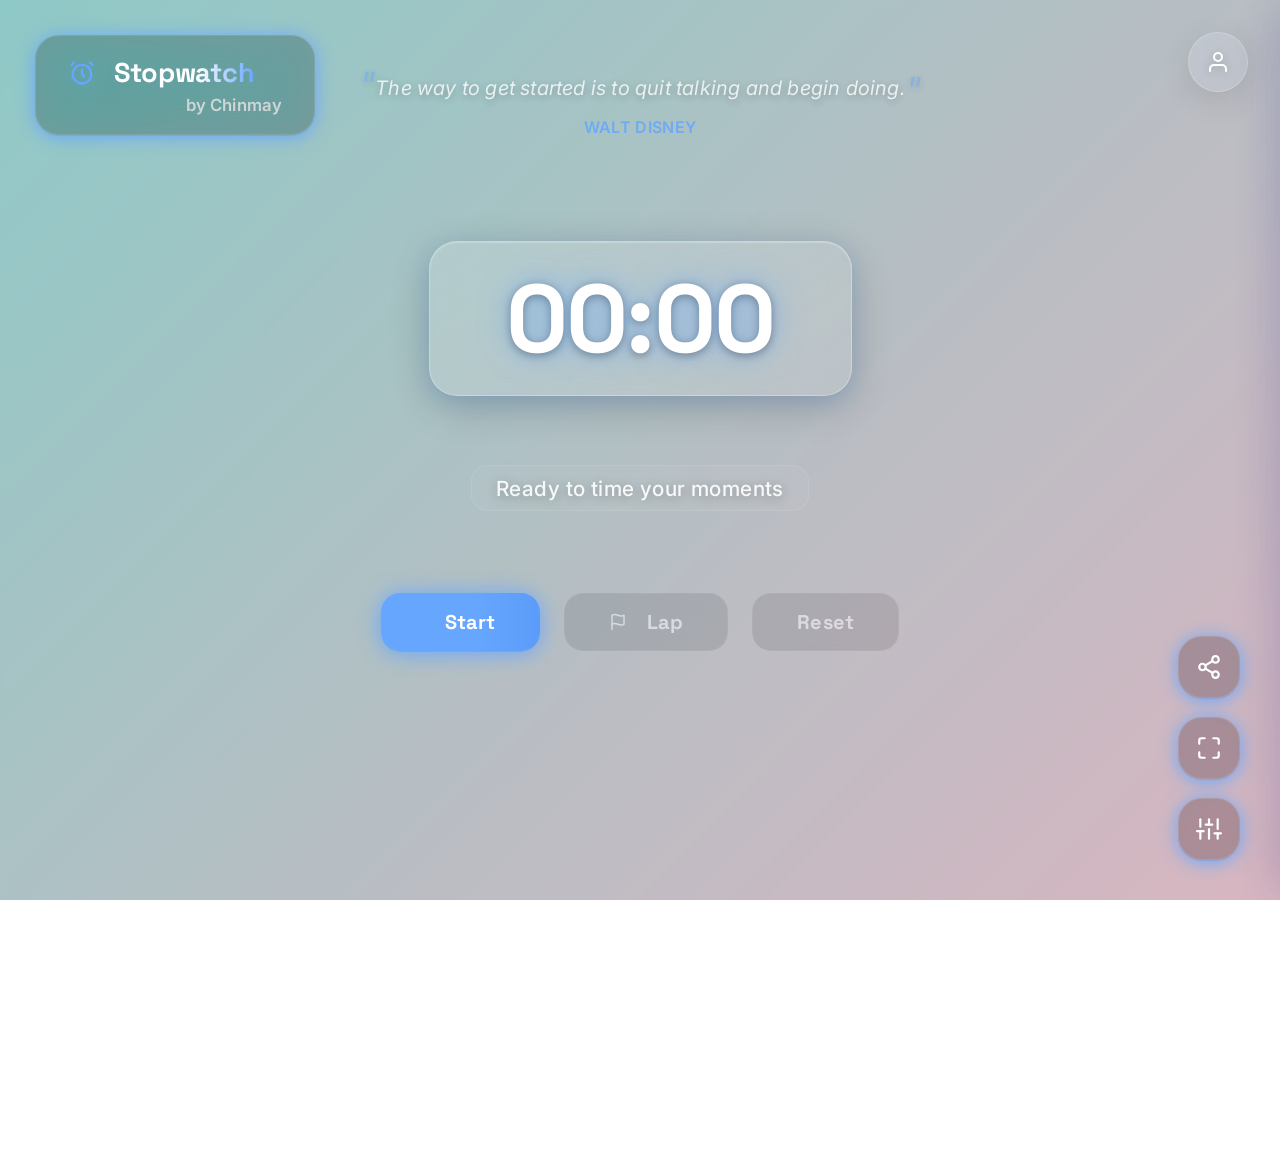
==== commit 040f3afd: "Fixes" ====
--- a/index.html
+++ b/index.html
@@ -6,11 +6,14 @@
     <title id="pageTitle">00:00 | Aesthetic Stopwatch | Chinmay</title>
     
     <!-- SEO Meta Tags -->
-    <meta name="description" content="Aesthetic Stopwatch by Chinmay – a beautiful, minimal, glassmorphic stopwatch for timing, productivity, and workouts. Features lap tracking, themes, and modern UI.">
-    <meta name="keywords" content="stopwatch, timer, glassmorphic, aesthetic, minimal, productivity, lap, modern, Chinmay">
+    <meta name="description" content="Free aesthetic glassmorphic stopwatch with lap tracking, motivational quotes, and modern UI. Perfect for productivity, workouts, and time management. Works offline as PWA.">
+    <meta name="keywords" content="stopwatch, timer, glassmorphic, aesthetic, minimal, productivity, lap tracking, motivational quotes, PWA, offline, workout timer, pomodoro, time management">
     <meta name="author" content="Chinmay">
-    <meta name="robots" content="index, follow">
+    <meta name="robots" content="index, follow, max-image-preview:large">
     <meta name="theme-color" content="#66a6ff">
+    <meta name="color-scheme" content="dark light">
+    <meta name="generator" content="Chinmay - Aesthetic Stopwatch">
+    <meta name="referrer" content="strict-origin-when-cross-origin">
     <meta name="msapplication-TileColor" content="#66a6ff">
     <meta name="apple-mobile-web-app-capable" content="yes">
     <meta name="apple-mobile-web-app-status-bar-style" content="black-translucent">
@@ -57,11 +60,17 @@
     <!-- Stylesheet -->
     <link rel="stylesheet" href="./assets/css/styles.css">
     
-    <!-- Resource Preloading for Performance -->
+    <!-- Critical Performance Optimizations -->
     <link rel="preload" href="./assets/css/styles.css" as="style">
     <link rel="preload" href="./assets/js/script.js" as="script">
     <link rel="dns-prefetch" href="https://fonts.googleapis.com">
     <link rel="dns-prefetch" href="https://fonts.gstatic.com">
+    <link rel="dns-prefetch" href="https://zenquotes.io">
+    <link rel="dns-prefetch" href="https://api.quotable.io">
+    <!-- Performance hints -->
+    <meta name="format-detection" content="telephone=no">
+    <meta name="mobile-web-app-capable" content="yes">
+    <meta name="apple-touch-fullscreen" content="yes">
     
     <!-- Google Fonts with Optimizations -->
     <link rel="preconnect" href="https://fonts.googleapis.com">
@@ -472,9 +481,9 @@
                     <div class="setting-label">Display Options</div>
                     <div class="toggle-group">
                         <label class="custom-toggle">
-                            <input type="checkbox" id="hideQuotesToggle">
+                            <input type="checkbox" id="showQuotesToggle" checked>
                             <span class="toggle-checkbox"></span>
-                            <span class="toggle-text">Hide Motivational Quotes</span>
+                            <span class="toggle-text">Show Motivational Quotes</span>
                         </label>
                     </div>
                 </div>
--- a/assets/css/styles.css
+++ b/assets/css/styles.css
@@ -1,2609 +1,2827 @@
 /* --- PREMIUM NAVBAR --- */
 .navbar-premium {
-    position: absolute;
-    top: 2.2rem;
-    left: 2.2rem;
-    z-index: 20;
-    background: var(--glass-bg);
-    border-radius: 1.5rem;
-    box-shadow: 0 2px 18px 0 var(--accent-color), 0 1px 0 #0002;
-    padding: 1.2rem 2rem;
-    border: 1.5px solid var(--glass-border);
-    backdrop-filter: var(--glass-blur);
-    min-width: 280px;
-    max-width: 400px;
+  position: absolute;
+  top: 2.2rem;
+  left: 2.2rem;
+  z-index: 20;
+  background: var(--glass-bg);
+  border-radius: 1.5rem;
+  box-shadow: 0 2px 18px 0 var(--accent-color), 0 1px 0 #0002;
+  padding: 1.2rem 2rem;
+  border: 1.5px solid var(--glass-border);
+  backdrop-filter: var(--glass-blur);
+  min-width: 280px;
+  max-width: 400px;
 }
 .navbar-content {
-    display: flex;
-    flex-direction: column;
-    align-items: flex-start;
-    gap: 0.3rem;
+  display: flex;
+  flex-direction: column;
+  align-items: flex-start;
+  gap: 0.3rem;
 }
 .navbar-brand {
-    display: flex;
-    align-items: center;
-    gap: 1.1rem;
+  display: flex;
+  align-items: center;
+  gap: 1.1rem;
+  width: 100%;
+}
+.navbar-logo {
+  color: var(--accent-color);
+  filter: drop-shadow(0 2px 8px rgba(102, 166, 255, 0.3));
+  display: flex;
+  align-items: center;
+  transition: all 0.2s ease;
+}
+
+.navbar-logo svg {
+  width: 28px;
+  height: 28px;
+}
+
+.navbar-logo:hover {
+  transform: scale(1.1);
+  filter: drop-shadow(0 4px 12px rgba(102, 166, 255, 0.4));
+}
+.navbar-title {
+  font-family: "Space Grotesk", "Poppins", sans-serif;
+  font-size: 1.7rem;
+  font-weight: 900;
+  background: linear-gradient(90deg, #fff 60%, var(--accent-color) 100%);
+  -webkit-background-clip: text;
+  -webkit-text-fill-color: transparent;
+  background-clip: text;
+  letter-spacing: -0.01em;
+}
+.navbar-by {
+  font-family: "Inter", "Poppins", sans-serif;
+  font-size: 1.05rem;
+  font-weight: 600;
+  color: #e0e0e0;
+  opacity: 0.85;
+  letter-spacing: 0.01em;
+  align-self: flex-end;
+}
+
+@media (max-width: 700px) {
+  .navbar-premium {
+    top: 1.5rem;
+    left: 1.5rem;
+    padding: 1rem 1.5rem;
+    min-width: 220px;
+    max-width: calc(100vw - 3rem);
+  }
+  .navbar-content {
     width: 100%;
-}
-.navbar-logo {
-    color: var(--accent-color);
-    filter: drop-shadow(0 2px 8px rgba(102, 166, 255, 0.3));
-    display: flex;
-    align-items: center;
-    transition: all 0.2s ease;
-}
-
-.navbar-logo svg {
-    width: 28px;
-    height: 28px;
-}
-
-.navbar-logo:hover {
-    transform: scale(1.1);
-    filter: drop-shadow(0 4px 12px rgba(102, 166, 255, 0.4));
-}
-.navbar-title {
-    font-family: 'Space Grotesk', 'Poppins', sans-serif;
-    font-size: 1.7rem;
-    font-weight: 900;
-    background: linear-gradient(90deg, #fff 60%, var(--accent-color) 100%);
-    -webkit-background-clip: text;
-    -webkit-text-fill-color: transparent;
-    background-clip: text;
-    letter-spacing: -0.01em;
-}
-.navbar-by {
-    font-family: 'Inter', 'Poppins', sans-serif;
-    font-size: 1.05rem;
-    font-weight: 600;
-    color: #e0e0e0;
-    opacity: 0.85;
-    letter-spacing: 0.01em;
-    align-self: flex-end;
-}
-
-@media (max-width: 700px) {
-    .navbar-premium {
-        top: 1.5rem;
-        left: 1.5rem;
-        padding: 1rem 1.5rem;
-        min-width: 220px;
-        max-width: calc(100vw - 3rem);
-    }
-    .navbar-content {
-        width: 100%;
-    }
-    .navbar-brand {
-        gap: 0.8rem;
-    }
-    .navbar-title {
-        font-size: 1.4rem;
-    }
-    .navbar-logo svg {
-        width: 24px;
-        height: 24px;
-    }
-    .navbar-by {
-        font-size: 0.95rem;
-    }
+  }
+  .navbar-brand {
+    gap: 0.8rem;
+  }
+  .navbar-title {
+    font-size: 1.4rem;
+  }
+  .navbar-logo svg {
+    width: 24px;
+    height: 24px;
+  }
+  .navbar-by {
+    font-size: 0.95rem;
+  }
 }
 
 /* --- PREMIUM TIMER LAYOUT --- */
 .main-premium {
-    height: 100vh;
-    display: flex;
-    flex-direction: column;
-    align-items: center;
-    justify-content: flex-start;
-    width: 100%;
-    z-index: 10;
-    position: relative;
-    padding-top: clamp(1rem, 8vh, 6rem);
-    overflow-y: auto;
-    overflow-x: hidden;
-    /* Prevent background zoom */
-    contain: layout;
-    transform: translateZ(0);
-    backface-visibility: hidden;
-    scroll-behavior: smooth;
+  height: 100vh;
+  display: flex;
+  flex-direction: column;
+  align-items: center;
+  justify-content: flex-start;
+  width: 100%;
+  z-index: 10;
+  position: relative;
+  padding-top: clamp(1rem, 8vh, 6rem);
+  overflow-y: auto;
+  overflow-x: hidden;
+  /* Prevent background zoom */
+  contain: layout;
+  transform: translateZ(0);
+  backface-visibility: hidden;
+  scroll-behavior: smooth;
 }
 
 .main-premium::-webkit-scrollbar {
-    width: 6px;
+  width: 6px;
 }
 
 .main-premium::-webkit-scrollbar-track {
-    background: transparent;
+  background: transparent;
 }
 
 .main-premium::-webkit-scrollbar-thumb {
-    background: rgba(102, 166, 255, 0.3);
-    border-radius: 3px;
+  background: rgba(102, 166, 255, 0.3);
+  border-radius: 3px;
 }
 
 .main-premium::-webkit-scrollbar-thumb:hover {
-    background: rgba(102, 166, 255, 0.5);
+  background: rgba(102, 166, 255, 0.5);
 }
 .timer-premium {
-    display: flex;
-    flex-direction: column;
-    align-items: center;
-    justify-content: center;
-    gap: 2.2rem;
-    padding: 5.5rem 1.2rem 2.5rem 1.2rem;
-    width: 100%;
-    max-width: 100%;
-    background: none;
-    box-shadow: none;
-    border: none;
-    /* Prevent background zoom */
-    contain: layout;
-    transform: translateZ(0);
+  display: flex;
+  flex-direction: column;
+  align-items: center;
+  justify-content: center;
+  gap: var(--space-lg);
+  padding: var(--space-xl) var(--space-sm) var(--space-lg) var(--space-sm);
+  width: 100%;
+  max-width: 100%;
+  background: none;
+  box-shadow: none;
+  border: none;
+  /* Performance optimizations */
+  contain: layout;
+  transform: translateZ(0);
+  will-change: auto;
 }
 .time-premium {
-    font-family: 'Space Grotesk', monospace;
-    font-size: clamp(4rem, 15vw, 9rem);
-    font-weight: 900;
-    color: #ffffff;
-    letter-spacing: -0.02em;
-    user-select: none;
-    text-align: center;
-    line-height: 1;
-    margin-bottom: 0.3em;
-    background: linear-gradient(145deg, 
-        rgba(255, 255, 255, 0.15) 0%, 
-        rgba(255, 255, 255, 0.08) 100%);
-    backdrop-filter: blur(25px);
-    border: 1px solid rgba(255, 255, 255, 0.25);
-    border-radius: 1.75rem;
-    padding: 0.3em 0.8em;
-    box-shadow: 
-        0 10px 40px 0 rgba(0, 0, 0, 0.2),
-        0 6px 20px 0 rgba(102, 166, 255, 0.25),
-        inset 0 1px 1px 0 rgba(255, 255, 255, 0.25);
-    transition: all 0.2s ease-out;
-    text-shadow: 
-        0 0 30px rgba(102, 166, 255, 0.7),
-        0 2px 10px rgba(0, 0, 0, 0.4);
-    position: relative;
-    z-index: 10;
+  font-family: "Space Grotesk", monospace;
+  font-size: clamp(4rem, 15vw, 9rem);
+  font-weight: 900;
+  color: #ffffff;
+  letter-spacing: -0.02em;
+  user-select: none;
+  text-align: center;
+  line-height: 1;
+  margin-bottom: 0.3em;
+  background: linear-gradient(
+    145deg,
+    rgba(255, 255, 255, 0.15) 0%,
+    rgba(255, 255, 255, 0.08) 100%
+  );
+  backdrop-filter: blur(25px);
+  border: 1px solid rgba(255, 255, 255, 0.25);
+  border-radius: 1.75rem;
+  padding: 0.3em 0.8em;
+  box-shadow: 0 10px 40px 0 rgba(0, 0, 0, 0.2),
+    0 6px 20px 0 rgba(102, 166, 255, 0.25),
+    inset 0 1px 1px 0 rgba(255, 255, 255, 0.25);
+  transition: all 0.2s ease-out;
+  text-shadow: 0 0 30px rgba(102, 166, 255, 0.7), 0 2px 10px rgba(0, 0, 0, 0.4);
+  position: relative;
+  z-index: 10;
 }
 
 .time-premium.running {
-    animation: subtleGlow 3s ease-in-out infinite;
-    box-shadow: 
-        0 10px 40px 0 rgba(0, 0, 0, 0.2),
-        0 6px 20px 0 rgba(102, 166, 255, 0.35),
-        inset 0 1px 1px 0 rgba(255, 255, 255, 0.25);
+  animation: subtleGlow 3s ease-in-out infinite;
+  box-shadow: 0 10px 40px 0 rgba(0, 0, 0, 0.2),
+    0 6px 20px 0 rgba(102, 166, 255, 0.35),
+    inset 0 1px 1px 0 rgba(255, 255, 255, 0.25);
 }
 
 .time-premium.updating {
-    /* Smooth transition instead of flip animation */
-    transition: color 0.15s ease-out;
+  /* Smooth transition instead of flip animation */
+  transition: color 0.15s ease-out;
 }
 .subtitle-premium {
-    font-family: 'Inter', sans-serif;
-    font-size: 1.3rem;
-    font-weight: 500;
-    color: #ffffff;
-    opacity: 0.9;
-    margin-bottom: 2em;
-    text-align: center;
-    text-shadow: 0 2px 12px rgba(0, 0, 0, 0.3);
-    letter-spacing: 0.02em;
-    background: rgba(255, 255, 255, 0.05);
-    backdrop-filter: blur(10px);
-    border-radius: 1rem;
-    padding: 0.6rem 1.5rem;
-    border: 1px solid rgba(255, 255, 255, 0.1);
-    position: relative;
-    z-index: 10;
-    transition: opacity 0.3s ease;
+  font-family: "Inter", sans-serif;
+  font-size: 1.3rem;
+  font-weight: 500;
+  color: #ffffff;
+  opacity: 0.9;
+  margin-bottom: 2em;
+  text-align: center;
+  text-shadow: 0 2px 12px rgba(0, 0, 0, 0.3);
+  letter-spacing: 0.02em;
+  background: rgba(255, 255, 255, 0.05);
+  backdrop-filter: blur(10px);
+  border-radius: 1rem;
+  padding: 0.6rem 1.5rem;
+  border: 1px solid rgba(255, 255, 255, 0.1);
+  position: relative;
+  z-index: 10;
+  transition: opacity 0.3s ease;
 }
 
 /* Motivational Quote Section */
 .quote-container {
-    max-width: 800px;
-    margin: 0 auto 3rem auto;
-    padding: 0 2rem;
-    text-align: center;
-    opacity: 0.85;
-    transition: opacity 0.3s ease;
-    position: relative;
-    z-index: 5;
+  max-width: 800px;
+  margin: 0 auto 3rem auto;
+  padding: 0 2rem;
+  text-align: center;
+  opacity: 0.85;
+  transition: opacity 0.3s ease;
+  position: relative;
+  z-index: 5;
 }
 
 .quote-container:hover {
-    opacity: 1;
+  opacity: 1;
 }
 
 .quote-content {
-    position: relative;
+  position: relative;
 }
 
 .quote-text {
-    font-family: 'Inter', sans-serif;
-    font-size: clamp(1rem, 2.5vw, 1.25rem);
-    font-weight: 400;
-    color: rgba(255, 255, 255, 0.9);
-    margin: 0 0 0.8rem 0;
-    line-height: 1.6;
-    font-style: italic;
-    text-shadow: 0 2px 8px rgba(0, 0, 0, 0.3);
-    letter-spacing: 0.01em;
-    position: relative;
-    transition: opacity 0.4s ease, transform 0.4s ease;
+  font-family: "Inter", sans-serif;
+  font-size: clamp(1rem, 2.5vw, 1.25rem);
+  font-weight: 400;
+  color: rgba(255, 255, 255, 0.9);
+  margin: 0 0 0.8rem 0;
+  line-height: 1.6;
+  font-style: italic;
+  text-shadow: 0 2px 8px rgba(0, 0, 0, 0.3);
+  letter-spacing: 0.01em;
+  position: relative;
+  transition: opacity 0.4s ease, transform 0.4s ease;
 }
 
 .quote-text::before {
-    content: '"';
-    font-size: 2em;
-    color: var(--accent-color);
-    opacity: 0.6;
-    position: absolute;
-    left: -1rem;
-    top: -0.3rem;
-    line-height: 1;
+  content: '"';
+  font-size: 2em;
+  color: var(--accent-color);
+  opacity: 0.6;
+  position: absolute;
+  left: -1rem;
+  top: -0.3rem;
+  line-height: 1;
 }
 
 .quote-text::after {
-    content: '"';
-    font-size: 2em;
-    color: var(--accent-color);
-    opacity: 0.6;
-    position: absolute;
-    right: -1rem;
-    bottom: -0.5rem;
-    line-height: 1;
+  content: '"';
+  font-size: 2em;
+  color: var(--accent-color);
+  opacity: 0.6;
+  position: absolute;
+  right: -1rem;
+  bottom: -0.5rem;
+  line-height: 1;
 }
 
 .quote-author {
-    font-family: 'Inter', sans-serif;
-    font-size: clamp(0.85rem, 2vw, 1rem);
-    font-weight: 600;
-    color: var(--accent-color);
-    opacity: 0.8;
-    letter-spacing: 0.02em;
-    text-transform: uppercase;
-    transition: opacity 0.4s ease, transform 0.4s ease;
+  font-family: "Inter", sans-serif;
+  font-size: clamp(0.85rem, 2vw, 1rem);
+  font-weight: 600;
+  color: var(--accent-color);
+  opacity: 0.8;
+  letter-spacing: 0.02em;
+  text-transform: uppercase;
+  transition: opacity 0.4s ease, transform 0.4s ease;
 }
 .button-group-premium {
-    display: flex;
-    gap: 1.5rem;
-    align-items: center;
-    justify-content: center;
-    flex-wrap: wrap;
+  display: flex;
+  gap: 1.5rem;
+  align-items: center;
+  justify-content: center;
+  flex-wrap: wrap;
 }
 .control-btn-premium {
-    min-width: 120px;
-    height: 58px;
-    border: none;
-    border-radius: 1.2rem;
-    background: var(--glass-bg);
-    color: #fff;
-    font-family: 'Space Grotesk', 'Poppins', sans-serif;
-    font-weight: 700;
-    font-size: 1.25rem;
-    cursor: pointer;
-    transition: all var(--transition-fast);
-    box-shadow: 0 2px 16px 0 rgba(102,166,255,0.10);
-    position: relative;
-    overflow: hidden;
-    letter-spacing: 0.01em;
-    display: flex;
-    align-items: center;
-    justify-content: center;
-    gap: 0.7em;
-    padding: 0 2.2em;
-    backdrop-filter: var(--glass-blur);
+  min-width: 120px;
+  height: 58px;
+  border: none;
+  border-radius: 1.2rem;
+  background: var(--glass-bg);
+  color: #fff;
+  font-family: "Space Grotesk", "Poppins", sans-serif;
+  font-weight: 700;
+  font-size: 1.25rem;
+  cursor: pointer;
+  transition: all var(--transition-fast);
+  box-shadow: 0 2px 16px 0 rgba(102, 166, 255, 0.1);
+  position: relative;
+  overflow: hidden;
+  letter-spacing: 0.01em;
+  display: flex;
+  align-items: center;
+  justify-content: center;
+  gap: 0.7em;
+  padding: 0 2.2em;
+  backdrop-filter: var(--glass-blur);
 }
 .control-btn-premium.primary {
-    background: linear-gradient(90deg, var(--accent-color) 60%, #5a9cf8 100%);
-    color: #fff;
-    font-weight: 900;
-    box-shadow: 0 2px 22px 0 var(--accent-color), 0 1px 0 #0002;
-    border: none;
+  background: linear-gradient(90deg, var(--accent-color) 60%, #5a9cf8 100%);
+  color: #fff;
+  font-weight: 900;
+  box-shadow: 0 2px 22px 0 var(--accent-color), 0 1px 0 #0002;
+  border: none;
 }
 .control-btn-premium.secondary {
-    background: var(--glass-bg);
-    color: #fff;
-    border: 1.5px solid var(--glass-border);
-    font-weight: 700;
+  background: var(--glass-bg);
+  color: #fff;
+  border: 1.5px solid var(--glass-border);
+  font-weight: 700;
 }
 .control-btn-premium:disabled {
-    opacity: 0.45;
-    cursor: not-allowed;
-    box-shadow: none;
+  opacity: 0.45;
+  cursor: not-allowed;
+  box-shadow: none;
 }
 .control-btn-premium:not(:disabled):hover {
-    background: linear-gradient(90deg, var(--accent-color) 60%, #5a9cf8 100%);
-    color: #fff;
-    box-shadow: 0 2px 18px 0 var(--accent-color), 0 1px 0 #0002;
-    filter: brightness(1.03);
+  background: linear-gradient(90deg, var(--accent-color) 60%, #5a9cf8 100%);
+  color: #fff;
+  box-shadow: 0 2px 18px 0 var(--accent-color), 0 1px 0 #0002;
+  filter: brightness(1.03);
 }
 
 /* --- PREMIUM LAPS SECTION --- */
 .laps-container-premium {
-    margin-top: 3rem;
-    width: 100%;
-    max-width: 600px;
-    background: rgba(255,255,255,0.08);
-    backdrop-filter: blur(20px) saturate(180%);
-    border: 1px solid rgba(255,255,255,0.2);
-    border-radius: 2rem;
-    box-shadow: 0 4px 24px 0 rgba(102,166,255,0.12);
-    padding: 2rem 1.5rem 1.5rem 1.5rem;
-    display: flex;
-    flex-direction: column;
-    align-items: center;
-    z-index: 2;
-    /* Prevent viewport/background changes */
-    contain: layout;
-    transform: translateZ(0);
-    will-change: auto;
+  margin-top: 3rem;
+  margin-bottom: 2.5rem;
+  width: 100%;
+  max-width: 600px;
+  background: rgba(255, 255, 255, 0.08);
+  backdrop-filter: blur(20px) saturate(180%);
+  border: 1px solid rgba(255, 255, 255, 0.2);
+  border-radius: 2rem;
+  box-shadow: 0 4px 24px 0 rgba(102, 166, 255, 0.12);
+  padding: 2rem 1.5rem 1.5rem 1.5rem;
+  display: flex;
+  flex-direction: column;
+  align-items: center;
+  z-index: 2;
+  /* Prevent viewport/background changes */
+  contain: layout;
+  transform: translateZ(0);
+  will-change: auto;
+  max-height: 45vh;
+  overflow-y: auto;
 }
 
 .laps-title {
-    font-family: 'Space Grotesk', sans-serif;
-    font-size: 1.4rem;
-    font-weight: 700;
-    color: #fff;
-    margin-bottom: 1.5rem;
+  font-family: "Space Grotesk", sans-serif;
+  font-size: 1.4rem;
+  font-weight: 700;
+  color: #fff;
+  margin-bottom: 1.5rem;
 }
 
 .laps-list {
-    list-style: none;
-    width: 100%;
-    display: flex;
-    flex-direction: column;
-    gap: 0.8rem;
+  list-style: none;
+  width: 100%;
+  display: flex;
+  flex-direction: column;
+  gap: 0.8rem;
 }
 
 .lap-item {
-    display: flex;
-    justify-content: space-between;
-    align-items: center;
-    padding: 1rem 1.5rem;
-    background: rgba(255, 255, 255, 0.05);
-    border: 1px solid rgba(255, 255, 255, 0.1);
-    border-radius: 12px;
-    transition: all 0.25s ease;
+  display: flex;
+  justify-content: space-between;
+  align-items: center;
+  padding: 1rem 1.5rem;
+  background: rgba(255, 255, 255, 0.05);
+  border: 1px solid rgba(255, 255, 255, 0.1);
+  border-radius: 12px;
+  transition: all 0.25s ease;
 }
 
 .lap-item:hover {
-    background: rgba(255, 255, 255, 0.1);
-    border-color: rgba(255, 255, 255, 0.2);
+  background: rgba(255, 255, 255, 0.1);
+  border-color: rgba(255, 255, 255, 0.2);
 }
 
 /* Enhanced Lap Button */
 .lap-btn-enhanced {
-    position: relative;
-    overflow: hidden;
+  position: relative;
+  overflow: hidden;
 }
 
 .lap-btn-enhanced::before {
-    content: '';
-    position: absolute;
-    top: 0;
-    left: -100%;
-    width: 100%;
-    height: 100%;
-    background: linear-gradient(90deg, transparent, rgba(255, 255, 255, 0.2), transparent);
-    transition: left 0.5s;
+  content: "";
+  position: absolute;
+  top: 0;
+  left: -100%;
+  width: 100%;
+  height: 100%;
+  background: linear-gradient(
+    90deg,
+    transparent,
+    rgba(255, 255, 255, 0.2),
+    transparent
+  );
+  transition: left 0.5s;
 }
 
 .lap-btn-enhanced:not(:disabled):hover::before {
-    left: 100%;
+  left: 100%;
 }
 
 .lap-icon {
-    display: flex;
-    align-items: center;
-    justify-content: center;
-    margin-right: 0.5rem;
+  display: flex;
+  align-items: center;
+  justify-content: center;
+  margin-right: 0.5rem;
 }
 
 /* Enhanced Laps Section */
 .laps-header {
-    display: flex;
-    justify-content: space-between;
-    align-items: center;
-    width: 100%;
-    margin-bottom: 1.5rem;
-    padding-bottom: 1rem;
-    border-bottom: 1px solid rgba(255, 255, 255, 0.1);
-}
-.laps-actions { display:flex; align-items:center; gap:0.5rem; }
-.laps-action-btn { 
-    background: rgba(255,255,255,0.08);
-    border: 1px solid rgba(255,255,255,0.15);
-    color: #fff; width: 36px; height: 36px; border-radius: 10px;
-    display:flex; align-items:center; justify-content:center; cursor:pointer;
-    transition: background 0.2s ease, border-color 0.2s ease, transform 0.2s ease;
-}
-.laps-action-btn:hover { background: rgba(255,255,255,0.16); border-color: rgba(255,255,255,0.25); transform: translateY(-1px); }
-.laps-action-btn.danger:hover { background: rgba(255, 100, 100, 0.15); border-color: rgba(255, 100, 100, 0.35); }
+  display: flex;
+  justify-content: space-between;
+  align-items: center;
+  width: 100%;
+  margin-bottom: 1.5rem;
+  padding-bottom: 1rem;
+  border-bottom: 1px solid rgba(255, 255, 255, 0.1);
+}
+.laps-actions {
+  display: flex;
+  align-items: center;
+  gap: 0.5rem;
+}
+.laps-action-btn {
+  background: rgba(255, 255, 255, 0.08);
+  border: 1px solid rgba(255, 255, 255, 0.15);
+  color: #fff;
+  width: 36px;
+  height: 36px;
+  border-radius: 10px;
+  display: flex;
+  align-items: center;
+  justify-content: center;
+  cursor: pointer;
+  transition: background 0.2s ease, border-color 0.2s ease, transform 0.2s ease;
+}
+.laps-action-btn:hover {
+  background: rgba(255, 255, 255, 0.16);
+  border-color: rgba(255, 255, 255, 0.25);
+  transform: translateY(-1px);
+}
+.laps-action-btn.danger:hover {
+  background: rgba(255, 100, 100, 0.15);
+  border-color: rgba(255, 100, 100, 0.35);
+}
 
 .laps-title-enhanced {
-    display: flex;
-    align-items: center;
-    gap: 0.8rem;
+  display: flex;
+  align-items: center;
+  gap: 0.8rem;
 }
 
 .laps-icon {
-    display: flex;
-    align-items: center;
-    justify-content: center;
-    color: var(--accent-color);
-    filter: drop-shadow(0 2px 4px rgba(0, 0, 0, 0.2));
+  display: flex;
+  align-items: center;
+  justify-content: center;
+  color: var(--accent-color);
+  filter: drop-shadow(0 2px 4px rgba(0, 0, 0, 0.2));
 }
 
 .laps-title-text {
-    font-family: 'Space Grotesk', sans-serif;
-    font-size: 1.4rem;
-    font-weight: 700;
-    color: #fff;
+  font-family: "Space Grotesk", sans-serif;
+  font-size: 1.4rem;
+  font-weight: 700;
+  color: #fff;
 }
 
 .laps-count {
-    font-family: 'Inter', sans-serif;
-    font-size: 0.9rem;
-    font-weight: 500;
-    color: rgba(255, 255, 255, 0.7);
-    background: rgba(255, 255, 255, 0.1);
-    padding: 0.3rem 0.8rem;
-    border-radius: 1rem;
-    border: 1px solid rgba(255, 255, 255, 0.1);
+  font-family: "Inter", sans-serif;
+  font-size: 0.9rem;
+  font-weight: 500;
+  color: rgba(255, 255, 255, 0.7);
+  background: rgba(255, 255, 255, 0.1);
+  padding: 0.3rem 0.8rem;
+  border-radius: 1rem;
+  border: 1px solid rgba(255, 255, 255, 0.1);
 }
 
 .laps-list-container {
-    width: 100%;
-    max-height: 400px;
-    overflow-y: auto;
-    scroll-behavior: smooth;
-    scrollbar-width: thin;
-    scrollbar-color: rgba(102, 166, 255, 0.6) rgba(255, 255, 255, 0.1);
+  width: 100%;
+  max-height: 400px;
+  overflow-y: auto;
+  scroll-behavior: smooth;
+  scrollbar-width: thin;
+  scrollbar-color: rgba(102, 166, 255, 0.6) rgba(255, 255, 255, 0.1);
 }
 
 .laps-list-enhanced {
-    list-style: none;
-    width: 100%;
-    display: flex;
-    flex-direction: column;
-    gap: 0.6rem;
+  list-style: none;
+  width: 100%;
+  display: flex;
+  flex-direction: column;
+  gap: 0.6rem;
 }
 
 .laps-list-enhanced .lap-item {
-    position: relative;
-    display: flex;
-    justify-content: space-between;
-    align-items: center;
-    padding: 1rem 1.2rem;
-    background: rgba(255, 255, 255, 0.06);
-    border: 1px solid rgba(255, 255, 255, 0.12);
-    border-radius: 1rem;
-    transition: all 0.25s ease;
-    animation: fadeInUp 0.3s ease-out;
+  position: relative;
+  display: flex;
+  justify-content: space-between;
+  align-items: center;
+  padding: 1rem 1.2rem;
+  background: rgba(255, 255, 255, 0.06);
+  border: 1px solid rgba(255, 255, 255, 0.12);
+  border-radius: 1rem;
+  transition: all 0.25s ease;
+  animation: fadeInUp 0.3s ease-out;
 }
 
 .laps-list-enhanced .lap-item:hover {
-    background: rgba(255, 255, 255, 0.12);
-    border-color: rgba(255, 255, 255, 0.25);
-    transform: translateY(-1px);
-    box-shadow: 0 4px 12px rgba(0, 0, 0, 0.15);
+  background: rgba(255, 255, 255, 0.12);
+  border-color: rgba(255, 255, 255, 0.25);
+  transform: translateY(-1px);
+  box-shadow: 0 4px 12px rgba(0, 0, 0, 0.15);
 }
 
 .laps-list-enhanced .lap-item::before {
-    content: '';
-    position: absolute;
-    left: 0;
-    top: 0;
-    bottom: 0;
-    width: 3px;
-    background: var(--accent-color);
-    border-radius: 0 2px 2px 0;
+  content: "";
+  position: absolute;
+  left: 0;
+  top: 0;
+  bottom: 0;
+  width: 3px;
+  background: var(--accent-color);
+  border-radius: 0 2px 2px 0;
+  opacity: 0;
+  transition: opacity 0.25s ease;
+}
+
+.laps-list-enhanced .lap-item:hover::before {
+  opacity: 1;
+}
+
+@keyframes fadeInUp {
+  from {
     opacity: 0;
-    transition: opacity 0.25s ease;
-}
-
-.laps-list-enhanced .lap-item:hover::before {
+    transform: translateY(10px);
+  }
+  to {
     opacity: 1;
-}
-
-@keyframes fadeInUp {
-    from {
-        opacity: 0;
-        transform: translateY(10px);
-    }
-    to {
-        opacity: 1;
-        transform: translateY(0);
-    }
+    transform: translateY(0);
+  }
 }
 
 /* --- SETTINGS PANEL (FIXED RIGHT) --- */
 .settings-panel {
-    position: fixed;
-    top: 0;
-    right: 0;
-    height: 100vh;
-    width: 420px;
-    max-width: 95vw;
-    background: linear-gradient(145deg, 
-        rgba(255, 255, 255, 0.12) 0%, 
-        rgba(255, 255, 255, 0.06) 50%,
-        rgba(255, 255, 255, 0.08) 100%);
-    backdrop-filter: blur(25px) saturate(200%);
-    border: 1px solid rgba(255, 255, 255, 0.25);
-    border-right: none;
-    box-shadow: 
-        -12px 0 60px 0 rgba(0, 0, 0, 0.2),
-        -6px 0 30px 0 rgba(102, 166, 255, 0.08),
-        inset 1px 0 1px 0 rgba(255, 255, 255, 0.15);
-    border-radius: 2.5rem 0 0 2.5rem;
-    z-index: 100;
-    transform: translateX(100%);
-    transition: transform 0.4s cubic-bezier(0.25, 0.8, 0.25, 1);
-    display: flex;
-    flex-direction: column;
-    outline: none;
-    overflow: hidden;
+  position: fixed;
+  top: 0;
+  right: 0;
+  height: 100vh;
+  width: 420px;
+  max-width: 95vw;
+  background: linear-gradient(
+    145deg,
+    rgba(255, 255, 255, 0.12) 0%,
+    rgba(255, 255, 255, 0.06) 50%,
+    rgba(255, 255, 255, 0.08) 100%
+  );
+  backdrop-filter: blur(25px) saturate(200%);
+  border: 1px solid rgba(255, 255, 255, 0.25);
+  border-right: none;
+  box-shadow: -12px 0 60px 0 rgba(0, 0, 0, 0.2),
+    -6px 0 30px 0 rgba(102, 166, 255, 0.08),
+    inset 1px 0 1px 0 rgba(255, 255, 255, 0.15);
+  border-radius: 2.5rem 0 0 2.5rem;
+  z-index: 100;
+  transform: translateX(100%);
+  transition: transform 0.4s cubic-bezier(0.25, 0.8, 0.25, 1);
+  display: flex;
+  flex-direction: column;
+  outline: none;
+  overflow: hidden;
 }
 .settings-panel.show {
-    transform: translateX(0);
+  transform: translateX(0);
 }
 .settings-content {
-    padding: 0;
-    width: 100%;
-    height: 100%;
-    overflow-y: auto;
-    display: flex;
-    flex-direction: column;
+  padding: 0;
+  width: 100%;
+  height: 100%;
+  overflow-y: auto;
+  display: flex;
+  flex-direction: column;
 }
 
 /* --- BACKGROUND PRESETS (AESTHETIC) --- */
 .background-presets {
-    display: grid;
-    grid-template-columns: repeat(auto-fit, minmax(80px, 1fr));
-    gap: 1rem;
-    margin-top: 0.5rem;
+  display: grid;
+  grid-template-columns: repeat(auto-fit, minmax(80px, 1fr));
+  gap: 1rem;
+  margin-top: 0.5rem;
 }
 .background-presets .preset-btn {
-    aspect-ratio: 16/10;
-    min-height: 60px;
-    border-radius: 16px;
-    border: 2px solid rgba(255, 255, 255, 0.15);
-    background-size: cover;
-    background-position: center;
-    background-repeat: no-repeat;
-    transition: all 0.3s cubic-bezier(0.25, 0.8, 0.25, 1);
-    outline: none;
-    cursor: pointer;
-    position: relative;
-    overflow: hidden;
-    backdrop-filter: blur(5px);
+  aspect-ratio: 16/10;
+  min-height: 60px;
+  border-radius: 16px;
+  border: 2px solid rgba(255, 255, 255, 0.15);
+  background-size: cover;
+  background-position: center;
+  background-repeat: no-repeat;
+  transition: all 0.3s cubic-bezier(0.25, 0.8, 0.25, 1);
+  outline: none;
+  cursor: pointer;
+  position: relative;
+  overflow: hidden;
+  backdrop-filter: blur(5px);
 }
 .background-presets .preset-btn::before {
-    content: '';
-    position: absolute;
-    inset: 0;
-    background: linear-gradient(135deg, 
-        rgba(0, 0, 0, 0.3) 0%,
-        rgba(0, 0, 0, 0.1) 50%,
-        rgba(255, 255, 255, 0.1) 100%);
-    transition: opacity 0.3s ease;
+  content: "";
+  position: absolute;
+  inset: 0;
+  background: linear-gradient(
+    135deg,
+    rgba(0, 0, 0, 0.3) 0%,
+    rgba(0, 0, 0, 0.1) 50%,
+    rgba(255, 255, 255, 0.1) 100%
+  );
+  transition: opacity 0.3s ease;
 }
 .background-presets .preset-btn::after {
-    content: '✓';
-    position: absolute;
-    top: 50%;
-    left: 50%;
-    transform: translate(-50%, -50%) scale(0);
-    color: #fff;
-    font-size: 1.5rem;
-    font-weight: bold;
-    background: var(--accent-color);
-    width: 32px;
-    height: 32px;
-    border-radius: 50%;
-    display: flex;
-    align-items: center;
-    justify-content: center;
-    transition: transform 0.3s cubic-bezier(0.25, 0.8, 0.25, 1);
-    box-shadow: 0 4px 20px rgba(102, 166, 255, 0.4);
+  content: "✓";
+  position: absolute;
+  top: 50%;
+  left: 50%;
+  transform: translate(-50%, -50%) scale(0);
+  color: #fff;
+  font-size: 1.5rem;
+  font-weight: bold;
+  background: var(--accent-color);
+  width: 32px;
+  height: 32px;
+  border-radius: 50%;
+  display: flex;
+  align-items: center;
+  justify-content: center;
+  transition: transform 0.3s cubic-bezier(0.25, 0.8, 0.25, 1);
+  box-shadow: 0 4px 20px rgba(102, 166, 255, 0.4);
 }
 .background-presets .preset-btn.active {
-    border: 3px solid var(--accent-color);
-    box-shadow: 0 0 0 3px rgba(102, 166, 255, 0.2), 0 8px 25px rgba(0, 0, 0, 0.15);
-    transform: scale(1.02);
+  border: 3px solid var(--accent-color);
+  box-shadow: 0 0 0 3px rgba(102, 166, 255, 0.2), 0 8px 25px rgba(0, 0, 0, 0.15);
+  transform: scale(1.02);
 }
 .background-presets .preset-btn.active::after {
-    transform: translate(-50%, -50%) scale(1);
+  transform: translate(-50%, -50%) scale(1);
 }
 
 @media (max-width: 700px) {
-    .settings-panel {
-        width: 100vw;
-        max-width: 100vw;
-        border-radius: 1rem 1rem 0 0;
-        top: auto;
-        bottom: 0;
-        right: 0;
-        left: 0;
-        height: min(70vh, 100vh - env(safe-area-inset-top) - env(safe-area-inset-bottom));
-        transform: translateY(100%);
-    }
-    .settings-panel.show {
-        transform: translateY(0);
-    }
-    .settings-content {
-        padding-bottom: calc(1rem + env(safe-area-inset-bottom));
-    }
+  .settings-panel {
+    width: 100vw;
+    max-width: 100vw;
+    border-radius: 1rem 1rem 0 0;
+    top: auto;
+    bottom: 0;
+    right: 0;
+    left: 0;
+    height: min(
+      70vh,
+      100vh - env(safe-area-inset-top) - env(safe-area-inset-bottom)
+    );
+    transform: translateY(100%);
+  }
+  .settings-panel.show {
+    transform: translateY(0);
+  }
+  .settings-content {
+    padding-bottom: calc(1rem + env(safe-area-inset-bottom));
+  }
 }
 /* --- FAB TOOLTIP --- */
 .fab-tooltip {
-    position: absolute;
-    right: 110%;
-    top: 50%;
-    transform: translateY(-50%) scale(0.98);
-    background: var(--glass-bg);
-    color: #fff;
-    font-family: var(--font-title);
-    font-size: 1.05rem;
-    font-weight: 600;
-    padding: 0.45em 1.1em;
-    border-radius: 1.1em;
-    box-shadow: 0 2px 18px 0 var(--accent-color), 0 1px 0 #0002;
-    opacity: 0;
-    pointer-events: none;
-    white-space: nowrap;
-    z-index: 10;
-    transition: opacity 0.22s cubic-bezier(.4,0,.2,1), transform 0.22s cubic-bezier(.4,0,.2,1);
-    margin-right: 0.7em;
+  position: absolute;
+  right: 110%;
+  top: 50%;
+  transform: translateY(-50%) scale(0.98);
+  background: var(--glass-bg);
+  color: #fff;
+  font-family: var(--font-title);
+  font-size: 1.05rem;
+  font-weight: 600;
+  padding: 0.45em 1.1em;
+  border-radius: 1.1em;
+  box-shadow: 0 2px 18px 0 var(--accent-color), 0 1px 0 #0002;
+  opacity: 0;
+  pointer-events: none;
+  white-space: nowrap;
+  z-index: 10;
+  transition: opacity 0.22s cubic-bezier(0.4, 0, 0.2, 1),
+    transform 0.22s cubic-bezier(0.4, 0, 0.2, 1);
+  margin-right: 0.7em;
 }
 .fab-btn:hover .fab-tooltip,
 .fab-btn:focus .fab-tooltip {
-    opacity: 1;
-    transform: translateY(-50%) scale(1);
-    pointer-events: auto;
+  opacity: 1;
+  transform: translateY(-50%) scale(1);
+  pointer-events: auto;
 }
 @media (max-width: 600px) {
-    .fab-tooltip {
-        right: 120%;
-        font-size: 0.95rem;
-        padding: 0.35em 0.8em;
-    }
+  .fab-tooltip {
+    right: 120%;
+    font-size: 0.95rem;
+    padding: 0.35em 0.8em;
+  }
 }
 
 /* --- DEVELOPER INFO BUTTON --- */
 .developer-info-btn {
-    position: fixed;
-    top: 2rem;
-    right: 2rem;
-    width: 60px;
-    height: 60px;
-    background: linear-gradient(145deg, rgba(255, 255, 255, 0.15) 0%, rgba(255, 255, 255, 0.08) 100%);
-    border: 1px solid rgba(255, 255, 255, 0.2);
-    border-radius: 50%;
-    backdrop-filter: blur(20px) saturate(180%);
-    display: flex;
-    align-items: center;
-    justify-content: center;
-    cursor: pointer;
-    transition: all 0.3s cubic-bezier(0.4, 0, 0.2, 1);
-    box-shadow: 0 8px 32px rgba(0, 0, 0, 0.1);
-    z-index: 100;
-    color: #fff;
+  position: fixed;
+  top: 2rem;
+  right: 2rem;
+  width: 60px;
+  height: 60px;
+  background: linear-gradient(
+    145deg,
+    rgba(255, 255, 255, 0.15) 0%,
+    rgba(255, 255, 255, 0.08) 100%
+  );
+  border: 1px solid rgba(255, 255, 255, 0.2);
+  border-radius: 50%;
+  backdrop-filter: blur(20px) saturate(180%);
+  display: flex;
+  align-items: center;
+  justify-content: center;
+  cursor: pointer;
+  transition: all 0.3s cubic-bezier(0.4, 0, 0.2, 1);
+  box-shadow: 0 8px 32px rgba(0, 0, 0, 0.1);
+  z-index: 100;
+  color: #fff;
 }
 
 .developer-info-btn:hover {
-    transform: translateY(-2px) scale(1.05);
-    background: linear-gradient(145deg, rgba(255, 255, 255, 0.25) 0%, rgba(255, 255, 255, 0.15) 100%);
-    border-color: rgba(255, 255, 255, 0.3);
-    box-shadow: 0 12px 40px rgba(0, 0, 0, 0.15);
+  transform: translateY(-2px) scale(1.05);
+  background: linear-gradient(
+    145deg,
+    rgba(255, 255, 255, 0.25) 0%,
+    rgba(255, 255, 255, 0.15) 100%
+  );
+  border-color: rgba(255, 255, 255, 0.3);
+  box-shadow: 0 12px 40px rgba(0, 0, 0, 0.15);
 }
 
 .developer-avatar {
-    display: flex;
-    align-items: center;
-    justify-content: center;
-    filter: drop-shadow(0 2px 4px rgba(0, 0, 0, 0.2));
+  display: flex;
+  align-items: center;
+  justify-content: center;
+  filter: drop-shadow(0 2px 4px rgba(0, 0, 0, 0.2));
 }
 
 .developer-tooltip {
-    position: absolute;
-    right: 70px;
-    top: 50%;
-    transform: translateY(-50%);
-    background: rgba(0, 0, 0, 0.8);
-    color: #fff;
-    padding: 0.5rem 1rem;
-    border-radius: 0.5rem;
-    font-size: 0.875rem;
-    font-weight: 500;
-    white-space: nowrap;
-    opacity: 0;
-    pointer-events: none;
-    transition: all 0.3s ease;
-    backdrop-filter: blur(10px);
-    border: 1px solid rgba(255, 255, 255, 0.1);
+  position: absolute;
+  right: 70px;
+  top: 50%;
+  transform: translateY(-50%);
+  background: rgba(0, 0, 0, 0.8);
+  color: #fff;
+  padding: 0.5rem 1rem;
+  border-radius: 0.5rem;
+  font-size: 0.875rem;
+  font-weight: 500;
+  white-space: nowrap;
+  opacity: 0;
+  pointer-events: none;
+  transition: all 0.3s ease;
+  backdrop-filter: blur(10px);
+  border: 1px solid rgba(255, 255, 255, 0.1);
 }
 
 .developer-info-btn:hover .developer-tooltip {
-    opacity: 1;
-    transform: translateY(-50%) translateX(-10px);
+  opacity: 1;
+  transform: translateY(-50%) translateX(-10px);
 }
 
 /* --- DEVELOPER INFO MODAL --- */
 .developer-overlay {
-    position: fixed;
-    top: 0;
-    left: 0;
-    width: 100vw;
-    height: 100vh;
-    background: rgba(0, 0, 0, 0.5);
-    backdrop-filter: blur(8px);
-    opacity: 0;
-    pointer-events: none;
-    transition: opacity 0.3s ease;
-    z-index: 1500;
+  position: fixed;
+  top: 0;
+  left: 0;
+  width: 100vw;
+  height: 100vh;
+  background: rgba(0, 0, 0, 0.5);
+  backdrop-filter: blur(8px);
+  opacity: 0;
+  pointer-events: none;
+  transition: opacity 0.3s ease;
+  z-index: 1500;
 }
 
 .developer-overlay.active {
-    opacity: 1;
-    pointer-events: auto;
+  opacity: 1;
+  pointer-events: auto;
 }
 
 .developer-modal {
-    position: fixed;
+  position: fixed;
+  top: 50%;
+  left: 50%;
+  transform: translate(-50%, -50%) scale(0.95);
+  background: linear-gradient(
+    145deg,
+    rgba(255, 255, 255, 0.15) 0%,
+    rgba(255, 255, 255, 0.08) 100%
+  );
+  backdrop-filter: blur(30px) saturate(200%);
+  border: 1px solid rgba(255, 255, 255, 0.3);
+  border-radius: 2rem;
+  box-shadow: 0 20px 80px 0 rgba(0, 0, 0, 0.25),
+    0 8px 50px 0 rgba(102, 166, 255, 0.2),
+    inset 0 1px 1px 0 rgba(255, 255, 255, 0.2);
+  min-width: 400px;
+  max-width: 90vw;
+  width: 500px;
+  max-height: 90vh;
+  overflow-y: auto;
+  z-index: 1600;
+  opacity: 0;
+  pointer-events: none;
+  transition: opacity 0.4s cubic-bezier(0.25, 0.8, 0.25, 1),
+    transform 0.4s cubic-bezier(0.25, 0.8, 0.25, 1);
+  color: #fff;
+}
+
+.developer-modal.active {
+  opacity: 1;
+  pointer-events: auto;
+  transform: translate(-50%, -50%) scale(1);
+}
+
+.developer-modal .close-btn {
+  position: absolute;
+  top: 1.2rem;
+  right: 1.2rem;
+  z-index: 2;
+}
+
+.developer-modal-content {
+  padding: 2.5rem;
+  text-align: center;
+}
+
+.developer-header {
+  margin-bottom: 2rem;
+}
+
+.developer-photo {
+  width: 80px;
+  height: 80px;
+  border-radius: 50%;
+  display: flex;
+  align-items: center;
+  justify-content: center;
+  margin: 0 auto 1.5rem;
+  box-shadow: 0 8px 32px rgba(102, 166, 255, 0.3);
+  overflow: hidden;
+  border: 3px solid rgba(255, 255, 255, 0.2);
+}
+
+.developer-image {
+  width: 100%;
+  height: 100%;
+  object-fit: cover;
+  border-radius: 50%;
+}
+
+.developer-name {
+  font-family: "Space Grotesk", sans-serif;
+  font-size: 1.8rem;
+  font-weight: 700;
+  margin: 0 0 0.5rem 0;
+  background: linear-gradient(90deg, #fff 60%, var(--accent-color) 100%);
+  -webkit-background-clip: text;
+  -webkit-text-fill-color: transparent;
+  background-clip: text;
+}
+
+.developer-role {
+  font-family: "Inter", sans-serif;
+  font-size: 1rem;
+  font-weight: 500;
+  color: rgba(255, 255, 255, 0.8);
+  margin: 0;
+}
+
+.developer-bio {
+  text-align: left;
+  margin-bottom: 2rem;
+  line-height: 1.6;
+}
+
+.developer-bio p {
+  font-family: "Inter", sans-serif;
+  font-size: 0.95rem;
+  color: rgba(255, 255, 255, 0.9);
+  margin-bottom: 1rem;
+}
+
+.developer-links {
+  display: flex;
+  flex-direction: column;
+  gap: 1rem;
+}
+
+.developer-link {
+  display: flex;
+  align-items: center;
+  padding: 1rem 1.5rem;
+  background: rgba(255, 255, 255, 0.08);
+  border: 1px solid rgba(255, 255, 255, 0.15);
+  border-radius: 1rem;
+  text-decoration: none;
+  color: #fff;
+  transition: all 0.3s ease;
+  position: relative;
+  overflow: hidden;
+}
+
+.developer-link::before {
+  content: "";
+  position: absolute;
+  top: 0;
+  left: -100%;
+  width: 100%;
+  height: 100%;
+  background: linear-gradient(
+    90deg,
+    transparent,
+    rgba(255, 255, 255, 0.1),
+    transparent
+  );
+  transition: left 0.5s;
+}
+
+.developer-link:hover::before {
+  left: 100%;
+}
+
+.developer-link:hover {
+  background: rgba(255, 255, 255, 0.15);
+  border-color: rgba(255, 255, 255, 0.25);
+  transform: translateY(-2px);
+  box-shadow: 0 8px 25px rgba(0, 0, 0, 0.15);
+}
+
+.link-icon {
+  display: flex;
+  align-items: center;
+  justify-content: center;
+  margin-right: 1rem;
+  color: var(--accent-color);
+  filter: drop-shadow(0 2px 4px rgba(0, 0, 0, 0.2));
+}
+
+.link-text {
+  font-family: "Space Grotesk", sans-serif;
+  font-size: 1.1rem;
+  font-weight: 600;
+  margin-right: auto;
+}
+
+.link-url {
+  font-family: "JetBrains Mono", monospace;
+  font-size: 0.85rem;
+  color: rgba(255, 255, 255, 0.7);
+  font-weight: 400;
+}
+
+.website-link .link-icon {
+  color: #4caf50;
+}
+
+.email-link .link-icon {
+  color: #ff6b6b;
+}
+
+@media (max-width: 600px) {
+  .developer-info-btn {
+    top: 1.5rem;
+    right: 1.5rem;
+    width: 50px;
+    height: 50px;
+  }
+
+  .developer-tooltip {
+    display: none;
+  }
+
+  .developer-modal {
+    min-width: 300px;
+    width: 92vw;
+    margin: 0;
+    left: 50%;
+    right: auto;
     top: 50%;
-    left: 50%;
-    transform: translate(-50%, -50%) scale(0.95);
-    background: linear-gradient(145deg, 
-        rgba(255, 255, 255, 0.15) 0%, 
-        rgba(255, 255, 255, 0.08) 100%);
-    backdrop-filter: blur(30px) saturate(200%);
-    border: 1px solid rgba(255, 255, 255, 0.3);
-    border-radius: 2rem;
-    box-shadow: 
-        0 20px 80px 0 rgba(0, 0, 0, 0.25), 
-        0 8px 50px 0 rgba(102, 166, 255, 0.2),
-        inset 0 1px 1px 0 rgba(255, 255, 255, 0.2);
-    min-width: 400px;
-    max-width: 90vw;
-    width: 500px;
-    max-height: 90vh;
-    overflow-y: auto;
-    z-index: 1600;
-    opacity: 0;
-    pointer-events: none;
-    transition: opacity 0.4s cubic-bezier(0.25, 0.8, 0.25, 1), transform 0.4s cubic-bezier(0.25, 0.8, 0.25, 1);
-    color: #fff;
-}
-
-.developer-modal.active {
-    opacity: 1;
-    pointer-events: auto;
-    transform: translate(-50%, -50%) scale(1);
-}
-
-.developer-modal .close-btn {
-    position: absolute;
-    top: 1.2rem;
-    right: 1.2rem;
-    z-index: 2;
-}
-
-.developer-modal-content {
-    padding: 2.5rem;
-    text-align: center;
-}
-
-.developer-header {
-    margin-bottom: 2rem;
-}
-
-.developer-photo {
-    width: 80px;
-    height: 80px;
-    border-radius: 50%;
-    display: flex;
-    align-items: center;
-    justify-content: center;
-    margin: 0 auto 1.5rem;
-    box-shadow: 0 8px 32px rgba(102, 166, 255, 0.3);
-    overflow: hidden;
-    border: 3px solid rgba(255, 255, 255, 0.2);
-}
-
-.developer-image {
-    width: 100%;
-    height: 100%;
-    object-fit: cover;
-    border-radius: 50%;
-}
-
-.developer-name {
-    font-family: 'Space Grotesk', sans-serif;
-    font-size: 1.8rem;
-    font-weight: 700;
-    margin: 0 0 0.5rem 0;
-    background: linear-gradient(90deg, #fff 60%, var(--accent-color) 100%);
-    -webkit-background-clip: text;
-    -webkit-text-fill-color: transparent;
-    background-clip: text;
-}
-
-.developer-role {
-    font-family: 'Inter', sans-serif;
+    transform: translate(-50%, -50%);
+    max-height: calc(
+      92vh - env(safe-area-inset-top) - env(safe-area-inset-bottom)
+    );
+  }
+
+  .developer-modal-content {
+    padding: 1.5rem;
+  }
+
+  .developer-links {
+    gap: 0.8rem;
+  }
+
+  .developer-link {
+    padding: 0.8rem 1rem;
+  }
+
+  .link-text {
     font-size: 1rem;
-    font-weight: 500;
-    color: rgba(255, 255, 255, 0.8);
-    margin: 0;
-}
-
-.developer-bio {
-    text-align: left;
-    margin-bottom: 2rem;
-    line-height: 1.6;
-}
-
-.developer-bio p {
-    font-family: 'Inter', sans-serif;
-    font-size: 0.95rem;
-    color: rgba(255, 255, 255, 0.9);
-    margin-bottom: 1rem;
-}
-
-.developer-links {
-    display: flex;
-    flex-direction: column;
-    gap: 1rem;
-}
-
-.developer-link {
-    display: flex;
-    align-items: center;
-    padding: 1rem 1.5rem;
-    background: rgba(255, 255, 255, 0.08);
-    border: 1px solid rgba(255, 255, 255, 0.15);
-    border-radius: 1rem;
-    text-decoration: none;
-    color: #fff;
-    transition: all 0.3s ease;
-    position: relative;
-    overflow: hidden;
-}
-
-.developer-link::before {
-    content: '';
-    position: absolute;
-    top: 0;
-    left: -100%;
-    width: 100%;
-    height: 100%;
-    background: linear-gradient(90deg, transparent, rgba(255, 255, 255, 0.1), transparent);
-    transition: left 0.5s;
-}
-
-.developer-link:hover::before {
-    left: 100%;
-}
-
-.developer-link:hover {
-    background: rgba(255, 255, 255, 0.15);
-    border-color: rgba(255, 255, 255, 0.25);
-    transform: translateY(-2px);
-    box-shadow: 0 8px 25px rgba(0, 0, 0, 0.15);
-}
-
-.link-icon {
-    display: flex;
-    align-items: center;
-    justify-content: center;
-    margin-right: 1rem;
-    color: var(--accent-color);
-    filter: drop-shadow(0 2px 4px rgba(0, 0, 0, 0.2));
-}
-
-.link-text {
-    font-family: 'Space Grotesk', sans-serif;
-    font-size: 1.1rem;
-    font-weight: 600;
-    margin-right: auto;
-}
-
-.link-url {
-    font-family: 'JetBrains Mono', monospace;
-    font-size: 0.85rem;
-    color: rgba(255, 255, 255, 0.7);
-    font-weight: 400;
-}
-
-.website-link .link-icon {
-    color: #4CAF50;
-}
-
-.email-link .link-icon {
-    color: #FF6B6B;
-}
-
-@media (max-width: 600px) {
-    .developer-info-btn {
-        top: 1.5rem;
-        right: 1.5rem;
-        width: 50px;
-        height: 50px;
-    }
-    
-    .developer-tooltip {
-        display: none;
-    }
-    
-    .developer-modal {
-        min-width: 300px;
-        width: 92vw;
-        margin: 0;
-        left: 50%;
-        right: auto;
-        top: 50%;
-        transform: translate(-50%, -50%);
-        max-height: calc(92vh - env(safe-area-inset-top) - env(safe-area-inset-bottom));
-    }
-    
-    .developer-modal-content {
-        padding: 1.5rem;
-    }
-    
-    .developer-links {
-        gap: 0.8rem;
-    }
-    
-    .developer-link {
-        padding: 0.8rem 1rem;
-    }
-    
-    .link-text {
-        font-size: 1rem;
-    }
-    
-    .link-url {
-        font-size: 0.8rem;
-    }
+  }
+
+  .link-url {
+    font-size: 0.8rem;
+  }
 }
 
 /* --- FLOATING ACTION BUTTON GROUP --- */
 .fab-group {
-    position: fixed;
-    bottom: 2.5rem;
-    right: 2.5rem;
-    display: flex;
-    flex-direction: column;
-    gap: 1.2rem;
-    z-index: calc(var(--z-modal) + 2);
-    align-items: flex-end;
-    transition: opacity 0.3s ease, transform 0.3s ease;
+  position: fixed;
+  bottom: 2.5rem;
+  right: 2.5rem;
+  display: flex;
+  flex-direction: column;
+  gap: 1.2rem;
+  z-index: calc(var(--z-modal) + 2);
+  align-items: flex-end;
+  transition: opacity 0.3s ease, transform 0.3s ease;
 }
 .fab-group.hidden {
-    opacity: 0;
-    transform: translateX(100px);
-    pointer-events: none;
+  opacity: 0;
+  transform: translateX(100px);
+  pointer-events: none;
 }
 .fab-btn {
-    background: var(--glass-bg);
-    border: 1.5px solid var(--glass-border);
-    border-radius: 1.5rem;
-    box-shadow: 0 2px 18px 0 var(--accent-color), 0 1px 0 #0002;
-    width: 62px;
-    height: 62px;
-    display: flex;
-    align-items: center;
-    justify-content: center;
-    cursor: pointer;
-    transition: background var(--transition-fast), box-shadow var(--transition-fast), transform var(--transition-fast);
-    color: #fff;
-    outline: none;
-    padding: 0;
-    position: relative;
-    backdrop-filter: var(--glass-blur);
+  background: var(--glass-bg);
+  border: 1.5px solid var(--glass-border);
+  border-radius: 1.5rem;
+  box-shadow: 0 2px 18px 0 var(--accent-color), 0 1px 0 #0002;
+  width: 62px;
+  height: 62px;
+  display: flex;
+  align-items: center;
+  justify-content: center;
+  cursor: pointer;
+  transition: background var(--transition-fast),
+    box-shadow var(--transition-fast), transform var(--transition-fast);
+  color: #fff;
+  outline: none;
+  padding: 0;
+  position: relative;
+  backdrop-filter: var(--glass-blur);
 }
 .fab-btn:focus {
-    outline: 2px solid var(--accent-color);
-    outline-offset: 2px;
+  outline: 2px solid var(--accent-color);
+  outline-offset: 2px;
 }
 .fab-btn:hover {
-    background: linear-gradient(135deg, var(--accent-color) 0%, #5a9cf8 100%);
-    color: #fff;
-    box-shadow: 0 6px 30px 0 rgba(102, 166, 255, 0.4);
-    filter: brightness(1.1);
-    transform: translateY(-2px) scale(1.05);
+  background: linear-gradient(135deg, var(--accent-color) 0%, #5a9cf8 100%);
+  color: #fff;
+  box-shadow: 0 6px 30px 0 rgba(102, 166, 255, 0.4);
+  filter: brightness(1.1);
+  transform: translateY(-2px) scale(1.05);
 }
 .fab-icon {
-    display: flex;
-    align-items: center;
-    justify-content: center;
-    font-size: 1.5em;
+  display: flex;
+  align-items: center;
+  justify-content: center;
+  font-size: 1.5em;
 }
 @media (max-width: 600px) {
-    .fab-group {
-        bottom: 1.1rem;
-        right: 1.1rem;
-        gap: 0.7rem;
-    }
-    .fab-btn {
-        width: 48px;
-        height: 48px;
-        border-radius: 1.1rem;
-    }
-    .fab-icon svg {
-        width: 22px;
-        height: 22px;
-    }
+  .fab-group {
+    bottom: 1.1rem;
+    right: 1.1rem;
+    gap: 0.7rem;
+  }
+  .fab-btn {
+    width: 48px;
+    height: 48px;
+    border-radius: 1.1rem;
+  }
+  .fab-icon svg {
+    width: 22px;
+    height: 22px;
+  }
 }
 
 /* --- ENHANCED SHARE MODAL --- */
 .share-modal-enhanced {
-    position: fixed;
-    top: 50%;
-    left: 50%;
-    transform: translate(-50%, -50%) scale(0.9);
-    background: linear-gradient(145deg, 
-        rgba(255, 255, 255, 0.25) 0%, 
-        rgba(255, 255, 255, 0.18) 100%);
-    backdrop-filter: blur(20px) saturate(150%);
-    border: 1px solid rgba(255, 255, 255, 0.4);
-    border-radius: 1.5rem;
-    box-shadow: 
-        0 20px 80px 0 rgba(0, 0, 0, 0.3), 
-        0 8px 50px 0 rgba(102, 166, 255, 0.15),
-        inset 0 1px 1px 0 rgba(255, 255, 255, 0.3);
-    min-width: 400px;
-    max-width: 90vw;
-    width: 450px;
-    z-index: 9999;
-    display: none;
-    flex-direction: column;
-    padding: 0;
-    opacity: 0;
-    transition: all 0.3s cubic-bezier(0.25, 0.8, 0.25, 1);
+  position: fixed;
+  top: 50%;
+  left: 50%;
+  transform: translate(-50%, -50%) scale(0.9);
+  background: linear-gradient(
+    145deg,
+    rgba(255, 255, 255, 0.25) 0%,
+    rgba(255, 255, 255, 0.18) 100%
+  );
+  backdrop-filter: blur(20px) saturate(150%);
+  border: 1px solid rgba(255, 255, 255, 0.4);
+  border-radius: 1.5rem;
+  box-shadow: 0 20px 80px 0 rgba(0, 0, 0, 0.3),
+    0 8px 50px 0 rgba(102, 166, 255, 0.15),
+    inset 0 1px 1px 0 rgba(255, 255, 255, 0.3);
+  min-width: 400px;
+  max-width: 90vw;
+  width: 450px;
+  z-index: 9999;
+  display: none;
+  flex-direction: column;
+  padding: 0;
+  opacity: 0;
+  transition: all 0.3s cubic-bezier(0.25, 0.8, 0.25, 1);
 }
 
 .share-modal-enhanced.active {
-    opacity: 1;
-    transform: translate(-50%, -50%) scale(1);
-    display: flex;
+  opacity: 1;
+  transform: translate(-50%, -50%) scale(1);
+  display: flex;
 }
 
 .share-modal-header {
-    display: flex;
-    align-items: center;
-    gap: 1rem;
-    padding: 2rem 2rem 1rem 2rem;
-    border-bottom: 1px solid rgba(255, 255, 255, 0.1);
-    position: relative;
+  display: flex;
+  align-items: center;
+  gap: 1rem;
+  padding: 2rem 2rem 1rem 2rem;
+  border-bottom: 1px solid rgba(255, 255, 255, 0.1);
+  position: relative;
 }
 
 .share-icon {
-    width: 48px;
-    height: 48px;
-    border-radius: 50%;
-    background: linear-gradient(135deg, var(--accent-color) 0%, #5a9cf8 100%);
-    display: flex;
-    align-items: center;
-    justify-content: center;
-    color: #fff;
-    box-shadow: 0 8px 32px 0 rgba(102, 166, 255, 0.4);
+  width: 48px;
+  height: 48px;
+  border-radius: 50%;
+  background: linear-gradient(135deg, var(--accent-color) 0%, #5a9cf8 100%);
+  display: flex;
+  align-items: center;
+  justify-content: center;
+  color: #fff;
+  box-shadow: 0 8px 32px 0 rgba(102, 166, 255, 0.4);
 }
 
 .share-modal-header h3 {
-    font-family: 'Space Grotesk', sans-serif;
-    font-size: 1.5rem;
-    font-weight: 700;
-    color: #fff;
-    background: linear-gradient(135deg, #00000086 0%, var(--accent-color) 70%);
-    -webkit-background-clip: text;
-    -webkit-text-fill-color: transparent;
-    background-clip: text;
-    flex: 1;
+  font-family: "Space Grotesk", sans-serif;
+  font-size: 1.5rem;
+  font-weight: 700;
+  color: #fff;
+  background: linear-gradient(135deg, #00000086 0%, var(--accent-color) 70%);
+  -webkit-background-clip: text;
+  -webkit-text-fill-color: transparent;
+  background-clip: text;
+  flex: 1;
 }
 
 .share-close-btn {
-    position: absolute;
-    top: 1.5rem;
-    right: 1.5rem;
-    background: rgba(255, 255, 255, 0.1);
-    border: 1px solid rgba(255, 255, 255, 0.2);
-    color: #fff;
+  position: absolute;
+  top: 1.5rem;
+  right: 1.5rem;
+  background: rgba(255, 255, 255, 0.1);
+  border: 1px solid rgba(255, 255, 255, 0.2);
+  color: #fff;
+  width: 36px;
+  height: 36px;
+  cursor: pointer;
+  border-radius: 12px;
+  transition: all 0.3s cubic-bezier(0.25, 0.8, 0.25, 1);
+  display: flex;
+  align-items: center;
+  justify-content: center;
+  font-size: 1.2rem;
+  backdrop-filter: blur(10px);
+}
+
+.share-close-btn:hover {
+  background: rgba(255, 100, 100, 0.15);
+  border-color: rgba(255, 100, 100, 0.4);
+  color: #ff6464;
+  transform: scale(1.1) rotate(90deg);
+}
+
+.share-modal-content {
+  padding: 1rem 2rem 2rem 2rem;
+  display: flex;
+  flex-direction: column;
+  gap: 1.5rem;
+}
+
+.share-description {
+  font-family: "Space Grotesk", sans-serif;
+  font-size: 0.95rem;
+  color: rgba(255, 255, 255, 0.95);
+  text-align: center;
+  line-height: 1.5;
+  text-shadow: 0 1px 2px rgba(0, 0, 0, 0.2);
+}
+
+.share-url-container {
+  display: flex;
+  flex-direction: column;
+  gap: 1rem;
+}
+
+.url-display {
+  background: rgba(0, 0, 0, 0.3);
+  border: 1px solid rgba(255, 255, 255, 0.2);
+  border-radius: 0.75rem;
+  padding: 0.875rem 1.25rem;
+  display: flex;
+  align-items: center;
+  justify-content: center;
+  backdrop-filter: blur(10px);
+}
+
+.url-text {
+  font-family: "Space Grotesk", sans-serif;
+  font-size: 0.9rem;
+  color: #ffffff;
+  font-weight: 500;
+  letter-spacing: 0.5px;
+  text-shadow: 0 1px 2px rgba(0, 0, 0, 0.3);
+}
+
+.copy-share-btn {
+  background: linear-gradient(135deg, var(--accent-color) 0%, #5a9cf8 100%);
+  border: 1px solid rgba(255, 255, 255, 0.2);
+  border-radius: 0.75rem;
+  padding: 0.75rem 1.25rem;
+  color: #fff;
+  font-family: "Space Grotesk", sans-serif;
+  font-size: 0.9rem;
+  font-weight: 600;
+  cursor: pointer;
+  display: flex;
+  align-items: center;
+  justify-content: center;
+  gap: 0.5rem;
+  transition: all 0.2s cubic-bezier(0.25, 0.8, 0.25, 1);
+  box-shadow: 0 4px 16px 0 rgba(102, 166, 255, 0.25),
+    inset 0 1px 1px 0 rgba(255, 255, 255, 0.2);
+  position: relative;
+  overflow: hidden;
+}
+
+.copy-share-btn:hover {
+  transform: translateY(-1px);
+  box-shadow: 0 6px 20px 0 rgba(102, 166, 255, 0.35),
+    inset 0 1px 1px 0 rgba(255, 255, 255, 0.3);
+  background: linear-gradient(135deg, #7ab7ff 0%, #6bb6ff 100%);
+}
+
+.copy-share-btn:active {
+  transform: translateY(0);
+  transition: transform 0.1s ease;
+}
+
+.copy-share-btn::before {
+  content: "";
+  position: absolute;
+  top: 0;
+  left: -100%;
+  width: 100%;
+  height: 100%;
+  background: linear-gradient(
+    90deg,
+    transparent,
+    rgba(255, 255, 255, 0.2),
+    transparent
+  );
+  transition: left 0.5s ease;
+}
+
+.copy-share-btn:hover::before {
+  left: 100%;
+}
+
+/* Mobile Styles for Enhanced Share Modal */
+@media (max-width: 480px) {
+  .share-modal-enhanced {
+    min-width: 300px;
+    width: 95vw;
+    border-radius: 1.25rem;
+    margin: 1rem;
+  }
+
+  .share-modal-header {
+    padding: 1.25rem 1.25rem 0.75rem 1.25rem;
+  }
+
+  .share-modal-header h3 {
+    font-size: 1.2rem;
+  }
+
+  .share-icon {
     width: 36px;
     height: 36px;
-    cursor: pointer;
-    border-radius: 12px;
-    transition: all 0.3s cubic-bezier(0.25, 0.8, 0.25, 1);
-    display: flex;
-    align-items: center;
-    justify-content: center;
-    font-size: 1.2rem;
-    backdrop-filter: blur(10px);
-}
-
-.share-close-btn:hover {
-    background: rgba(255, 100, 100, 0.15);
-    border-color: rgba(255, 100, 100, 0.4);
-    color: #ff6464;
-    transform: scale(1.1) rotate(90deg);
-}
-
-.share-modal-content {
-    padding: 1rem 2rem 2rem 2rem;
-    display: flex;
-    flex-direction: column;
-    gap: 1.5rem;
-}
-
-.share-description {
-    font-family: 'Space Grotesk', sans-serif;
-    font-size: 0.95rem;
-    color: rgba(255, 255, 255, 0.95);
-    text-align: center;
-    line-height: 1.5;
-    text-shadow: 0 1px 2px rgba(0, 0, 0, 0.2);
-}
-
-.share-url-container {
-    display: flex;
-    flex-direction: column;
-    gap: 1rem;
-}
-
-.url-display {
-    background: rgba(0, 0, 0, 0.3);
-    border: 1px solid rgba(255, 255, 255, 0.2);
-    border-radius: 0.75rem;
-    padding: 0.875rem 1.25rem;
-    display: flex;
-    align-items: center;
-    justify-content: center;
-    backdrop-filter: blur(10px);
-}
-
-.url-text {
-    font-family: 'Space Grotesk', sans-serif;
-    font-size: 0.9rem;
-    color: #ffffff;
-    font-weight: 500;
-    letter-spacing: 0.5px;
-    text-shadow: 0 1px 2px rgba(0, 0, 0, 0.3);
-}
-
-.copy-share-btn {
-    background: linear-gradient(135deg, var(--accent-color) 0%, #5a9cf8 100%);
-    border: 1px solid rgba(255, 255, 255, 0.2);
-    border-radius: 0.75rem;
-    padding: 0.75rem 1.25rem;
-    color: #fff;
-    font-family: 'Space Grotesk', sans-serif;
-    font-size: 0.9rem;
-    font-weight: 600;
-    cursor: pointer;
-    display: flex;
-    align-items: center;
-    justify-content: center;
-    gap: 0.5rem;
-    transition: all 0.2s cubic-bezier(0.25, 0.8, 0.25, 1);
-    box-shadow: 
-        0 4px 16px 0 rgba(102, 166, 255, 0.25),
-        inset 0 1px 1px 0 rgba(255, 255, 255, 0.2);
-    position: relative;
-    overflow: hidden;
-}
-
-.copy-share-btn:hover {
-    transform: translateY(-1px);
-    box-shadow: 
-        0 6px 20px 0 rgba(102, 166, 255, 0.35),
-        inset 0 1px 1px 0 rgba(255, 255, 255, 0.3);
-    background: linear-gradient(135deg, #7ab7ff 0%, #6bb6ff 100%);
-}
-
-.copy-share-btn:active {
-    transform: translateY(0);
-    transition: transform 0.1s ease;
-}
-
-.copy-share-btn::before {
-    content: '';
-    position: absolute;
-    top: 0;
-    left: -100%;
-    width: 100%;
-    height: 100%;
-    background: linear-gradient(90deg, transparent, rgba(255, 255, 255, 0.2), transparent);
-    transition: left 0.5s ease;
-}
-
-.copy-share-btn:hover::before {
-    left: 100%;
-}
-
-/* Mobile Styles for Enhanced Share Modal */
-@media (max-width: 480px) {
-    .share-modal-enhanced {
-        min-width: 300px;
-        width: 95vw;
-        border-radius: 1.25rem;
-        margin: 1rem;
-    }
-    
-    .share-modal-header {
-        padding: 1.25rem 1.25rem 0.75rem 1.25rem;
-    }
-    
-    .share-modal-header h3 {
-        font-size: 1.2rem;
-    }
-    
-    .share-icon {
-        width: 36px;
-        height: 36px;
-    }
-    
-    .share-modal-content {
-        padding: 0.75rem 1.25rem 1.25rem 1.25rem;
-    }
-    
-    .copy-share-btn {
-        font-size: 0.85rem;
-        padding: 0.625rem 1rem;
-    }
+  }
+
+  .share-modal-content {
+    padding: 0.75rem 1.25rem 1.25rem 1.25rem;
+  }
+
+  .copy-share-btn {
+    font-size: 0.85rem;
+    padding: 0.625rem 1rem;
+  }
 }
 
 /* --- HERO LAYOUT REIMAGINED --- */
 .hero-content {
-    position: relative;
-    z-index: 2;
-    width: 100vw;
-    min-height: 70vh;
-    display: flex;
-    flex-direction: column;
-    align-items: center;
-    justify-content: center;
-    padding-top: 4vh;
-        box-shadow: 0 2px 10px 0 rgba(102,166,255,0.10);
+  position: relative;
+  z-index: 2;
+  width: 100vw;
+  min-height: 70vh;
+  display: flex;
+  flex-direction: column;
+  align-items: center;
+  justify-content: center;
+  padding-top: 4vh;
+  box-shadow: 0 2px 10px 0 rgba(102, 166, 255, 0.1);
 }
 .brand-bar {
-    display: flex;
-    align-items: center;
-    gap: 1.2rem;
-    margin-bottom: 2.5rem;
-    font-family: var(--font-title);
-    font-size: 1.3rem;
-        background: var(--accent-color);
-        color: #fff;
-        box-shadow: 0 2px 18px 0 var(--accent-color);
-        /* Minimal tactile feedback, no scale */
-    text-shadow: 0 2px 16px rgba(0,0,0,0.10);
+  display: flex;
+  align-items: center;
+  gap: 1.2rem;
+  margin-bottom: 2.5rem;
+  font-family: var(--font-title);
+  font-size: 1.3rem;
+  background: var(--accent-color);
+  color: #fff;
+  box-shadow: 0 2px 18px 0 var(--accent-color);
+  /* Minimal tactile feedback, no scale */
+  text-shadow: 0 2px 16px rgba(0, 0, 0, 0.1);
 }
 .brand-logo {
-    font-size: 2.2rem;
-    filter: drop-shadow(0 2px 8px #0002);
+  font-size: 2.2rem;
+  filter: drop-shadow(0 2px 8px #0002);
 }
 .brand-title {
-    font-size: 2.1rem;
-    font-weight: 800;
-    background: linear-gradient(90deg, #fff 60%, var(--accent-color) 100%);
-    -webkit-background-clip: text;
-    -webkit-text-fill-color: transparent;
-    background-clip: text;
-    margin-right: 0.5rem;
+  font-size: 2.1rem;
+  font-weight: 800;
+  background: linear-gradient(90deg, #fff 60%, var(--accent-color) 100%);
+  -webkit-background-clip: text;
+  -webkit-text-fill-color: transparent;
+  background-clip: text;
+  margin-right: 0.5rem;
 }
 .brand-by {
-    font-size: 1.1rem;
-    font-weight: 400;
-    color: #e0e0e0;
-    opacity: 0.8;
-    margin-left: 0.5rem;
+  font-size: 1.1rem;
+  font-weight: 400;
+  color: #e0e0e0;
+  opacity: 0.8;
+  margin-left: 0.5rem;
 }
 /* Open, premium timer layout */
 .timer-hero-open {
-    display: flex;
-    flex-direction: column;
-    align-items: center;
-    justify-content: center;
-    gap: 2.2rem;
-    padding: 3.5rem 1.2rem 2.5rem 1.2rem;
-    width: 100vw;
-    max-width: 100vw;
-    margin-bottom: 2.5rem;
-    background: none;
-    box-shadow: none;
-    border: none;
+  display: flex;
+  flex-direction: column;
+  align-items: center;
+  justify-content: center;
+  gap: 2.2rem;
+  padding: 3.5rem 1.2rem 2.5rem 1.2rem;
+  width: 100vw;
+  max-width: 100vw;
+  margin-bottom: 2.5rem;
+  background: none;
+  box-shadow: none;
+  border: none;
 }
 .time-hero {
-    font-family: var(--font-title);
-    font-size: clamp(3.5rem, 13vw, 8.5rem);
-    font-weight: 900;
-    color: #fff;
-    letter-spacing: -0.04em;
-    text-shadow: 0 4px 32px var(--accent-color), 0 2px 8px #0002;
-    user-select: none;
-    text-align: center;
-    line-height: 1.1;
-    margin-bottom: 0.2em;
-    background: rgba(255,255,255,0.08);
-    border-radius: 1.2rem;
-    padding: 0.2em 0.7em;
-    box-shadow: 0 2px 12px 0 rgba(102,166,255,0.08);
-    transition: color var(--transition), text-shadow var(--transition);
+  font-family: var(--font-title);
+  font-size: clamp(3.5rem, 13vw, 8.5rem);
+  font-weight: 900;
+  color: #fff;
+  letter-spacing: -0.04em;
+  text-shadow: 0 4px 32px var(--accent-color), 0 2px 8px #0002;
+  user-select: none;
+  text-align: center;
+  line-height: 1.1;
+  margin-bottom: 0.2em;
+  background: rgba(255, 255, 255, 0.08);
+  border-radius: 1.2rem;
+  padding: 0.2em 0.7em;
+  box-shadow: 0 2px 12px 0 rgba(102, 166, 255, 0.08);
+  transition: color var(--transition), text-shadow var(--transition);
 }
 .subtitle-hero {
-    font-family: var(--font-mono);
-    font-size: 1.5rem;
-    color: #fff;
-    opacity: 0.85;
-    margin-bottom: 1.2em;
-    text-align: center;
-    text-shadow: 0 1px 8px #0002;
-    letter-spacing: 0.01em;
+  font-family: var(--font-mono);
+  font-size: 1.5rem;
+  color: #fff;
+  opacity: 0.85;
+  margin-bottom: 1.2em;
+  text-align: center;
+  text-shadow: 0 1px 8px #0002;
+  letter-spacing: 0.01em;
 }
 .button-group-hero {
-    display: flex;
-    gap: 1.5rem;
-    align-items: center;
-    justify-content: center;
-    flex-wrap: wrap;
+  display: flex;
+  gap: 1.5rem;
+  align-items: center;
+  justify-content: center;
+  flex-wrap: wrap;
 }
 .control-btn-hero {
-    min-width: 120px;
-    height: 58px;
-    border: none;
-    border-radius: 1.2rem;
-    background: var(--glass-bg);
-    color: #fff;
-    font-family: var(--font-title);
-    font-weight: 700;
-    font-size: 1.25rem;
-    cursor: pointer;
-    transition: all var(--transition-fast);
-    box-shadow: 0 2px 16px 0 rgba(102,166,255,0.10);
-    position: relative;
-    overflow: hidden;
-    letter-spacing: 0.01em;
-    display: flex;
-    align-items: center;
-    justify-content: center;
-    gap: 0.7em;
-    padding: 0 2.2em;
-    backdrop-filter: var(--glass-blur);
+  min-width: 120px;
+  height: 58px;
+  border: none;
+  border-radius: 1.2rem;
+  background: var(--glass-bg);
+  color: #fff;
+  font-family: var(--font-title);
+  font-weight: 700;
+  font-size: 1.25rem;
+  cursor: pointer;
+  transition: all var(--transition-fast);
+  box-shadow: 0 2px 16px 0 rgba(102, 166, 255, 0.1);
+  position: relative;
+  overflow: hidden;
+  letter-spacing: 0.01em;
+  display: flex;
+  align-items: center;
+  justify-content: center;
+  gap: 0.7em;
+  padding: 0 2.2em;
+  backdrop-filter: var(--glass-blur);
 }
 .control-btn-hero.primary {
-    background: linear-gradient(90deg, var(--accent-color) 60%, #5a9cf8 100%);
-    color: #fff;
-    font-weight: 900;
-    box-shadow: 0 2px 22px 0 var(--accent-color), 0 1px 0 #0002;
-    border: none;
+  background: linear-gradient(90deg, var(--accent-color) 60%, #5a9cf8 100%);
+  color: #fff;
+  font-weight: 900;
+  box-shadow: 0 2px 22px 0 var(--accent-color), 0 1px 0 #0002;
+  border: none;
 }
 .control-btn-hero.secondary {
-    background: var(--glass-bg);
-    color: #fff;
-    border: 1.5px solid var(--glass-border);
-    font-weight: 700;
+  background: var(--glass-bg);
+  color: #fff;
+  border: 1.5px solid var(--glass-border);
+  font-weight: 700;
 }
 .control-btn-hero:disabled {
-    opacity: 0.45;
-    cursor: not-allowed;
-    box-shadow: none;
+  opacity: 0.45;
+  cursor: not-allowed;
+  box-shadow: none;
 }
 .control-btn-hero:not(:disabled):hover {
-    background: linear-gradient(90deg, var(--accent-color) 60%, #5a9cf8 100%);
-    color: #fff;
-    box-shadow: 0 2px 18px 0 var(--accent-color), 0 1px 0 #0002;
-    filter: brightness(1.03);
-    /* Minimal tactile feedback, no scale or strong shadow */
+  background: linear-gradient(90deg, var(--accent-color) 60%, #5a9cf8 100%);
+  color: #fff;
+  box-shadow: 0 2px 18px 0 var(--accent-color), 0 1px 0 #0002;
+  filter: brightness(1.03);
+  /* Minimal tactile feedback, no scale or strong shadow */
 }
 .btn-icon {
-    font-size: 1.5em;
-    display: inline-flex;
-    align-items: center;
-    justify-content: center;
-    margin-right: 0.2em;
+  font-size: 1.5em;
+  display: inline-flex;
+  align-items: center;
+  justify-content: center;
+  margin-right: 0.2em;
 }
 
 /* --- RESET & BASE --- */
-* { margin: 0; padding: 0; box-sizing: border-box; }
+*,
+*::before,
+*::after {
+  margin: 0;
+  padding: 0;
+  box-sizing: border-box;
+}
 
 :root {
-    --accent-color: #66a6ff;
-    --accent-hover: #5a9cf8;
-    --shadow-glass: 0 8px 32px rgba(31,38,135,0.18);
-    --shadow-strong: 0 4px 32px 0 rgba(102,166,255,0.18);
-    --glass-bg: rgba(255,255,255,0.1);
-    --glass-bg-dark: rgba(0,0,0,0.22);
-    --glass-border: rgba(255,255,255,0.2);
-    --glass-blur: blur(20px) saturate(180%);
-    --radius-lg: 2.5rem;
-    --radius-md: 1.25rem;
-    --radius-sm: 0.7rem;
-    --radius-full: 50%;
-    --font-title: 'Space Grotesk', 'Poppins', system-ui, sans-serif;
-    --font-body: 'Inter', 'Poppins', system-ui, sans-serif;
-    --font-mono: 'JetBrains Mono', 'SF Mono', 'Monaco', monospace;
-    --transition: 0.35s cubic-bezier(.4,0,.2,1);
-    --transition-fast: 0.18s cubic-bezier(.4,0,.2,1);
-    --transition-medium: 0.25s cubic-bezier(.4,0,.2,1);
-    --transition-slow: 0.45s cubic-bezier(.4,0,.2,1);
-    --z-modal: 1000;
-    --primary-gradient: linear-gradient(135deg, #a8edea 0%, #fed6e3 100%);
-    --secondary-gradient: linear-gradient(120deg, #fcb69f 0%, #ffecd2 100%);
-    --glass-blur: blur(22px) saturate(160%);
-    --extended-bg: #181c2a;
+  --accent-color: #66a6ff;
+  --accent-hover: #5a9cf8;
+  --shadow-glass: 0 8px 32px rgba(31, 38, 135, 0.18);
+  --shadow-strong: 0 4px 32px 0 rgba(102, 166, 255, 0.18);
+  --glass-bg: rgba(255, 255, 255, 0.1);
+  --glass-bg-dark: rgba(0, 0, 0, 0.22);
+  --glass-border: rgba(255, 255, 255, 0.2);
+  --glass-blur: blur(20px) saturate(180%);
+  --radius-lg: 2.5rem;
+  --radius-md: 1.25rem;
+  --radius-sm: 0.7rem;
+  --radius-full: 50%;
+  --font-title: "Space Grotesk", "Poppins", system-ui, sans-serif;
+  --font-body: "Inter", "Poppins", system-ui, sans-serif;
+  --font-mono: "JetBrains Mono", "SF Mono", "Monaco", monospace;
+  --transition: 0.35s cubic-bezier(0.4, 0, 0.2, 1);
+  --transition-fast: 0.18s cubic-bezier(0.4, 0, 0.2, 1);
+  --transition-medium: 0.25s cubic-bezier(0.4, 0, 0.2, 1);
+  --transition-slow: 0.45s cubic-bezier(0.4, 0, 0.2, 1);
+  --z-modal: 1000;
+  --primary-gradient: linear-gradient(135deg, #a8edea 0%, #fed6e3 100%);
+  --secondary-gradient: linear-gradient(120deg, #fcb69f 0%, #ffecd2 100%);
+  --glass-blur: blur(22px) saturate(160%);
+  --extended-bg: #181c2a;
+  /* Mobile-first responsive units */
+  --space-xs: clamp(0.25rem, 2vw, 0.5rem);
+  --space-sm: clamp(0.5rem, 3vw, 1rem);
+  --space-md: clamp(1rem, 4vw, 1.5rem);
+  --space-lg: clamp(1.5rem, 5vw, 2.5rem);
+  --space-xl: clamp(2rem, 6vw, 3.5rem);
+  --font-size-xs: clamp(0.75rem, 2.5vw, 0.875rem);
+  --font-size-sm: clamp(0.875rem, 3vw, 1rem);
+  --font-size-base: clamp(1rem, 3.5vw, 1.125rem);
+  --font-size-lg: clamp(1.125rem, 4vw, 1.25rem);
+  --font-size-xl: clamp(1.25rem, 5vw, 1.5rem);
 }
 
 html {
-    /* Prevent zoom and scaling */
-    -webkit-text-size-adjust: 100%;
-    -ms-text-size-adjust: 100%;
-    touch-action: manipulation;
-    overflow-x: hidden;
-    /* Only show vertical scrollbar when needed */
-    overflow-y: auto;
-    scrollbar-gutter: auto;
-    background: linear-gradient(180deg, var(--primary-gradient) 0%, var(--extended-bg) 100%);
+  /* Prevent zoom and scaling */
+  -webkit-text-size-adjust: 100%;
+  -ms-text-size-adjust: 100%;
+  touch-action: manipulation;
+  overflow-x: hidden;
+  /* Only show vertical scrollbar when needed */
+  overflow-y: auto;
+  scrollbar-gutter: auto;
+  background: linear-gradient(
+    180deg,
+    var(--primary-gradient) 0%,
+    var(--extended-bg) 100%
+  );
 }
 
 body {
-    font-family: var(--font-body);
-    background: var(--primary-gradient);
-    height: 100vh;
-    color: #fff;
-    transition: background 0.6s cubic-bezier(.4,0,.2,1);
-    overflow-x: hidden;
-    overflow-y: hidden;
-    background-attachment: fixed;
-    background-size: cover;
-    background-position: center;
-    background-repeat: no-repeat;
-    letter-spacing: 0.01em;
-    position: relative;
-    /* Lock background from zooming and scaling */
-    touch-action: manipulation;
-    -webkit-user-select: none;
-    -moz-user-select: none;
-    -ms-user-select: none;
-    user-select: none;
-    /* Prevent image scaling on zoom */
-    image-rendering: -webkit-optimize-contrast;
-    image-rendering: crisp-edges;
-    zoom: 1;
-    /* Additional zoom prevention */
-    -webkit-transform: translateZ(0);
-    transform: translateZ(0);
-    backface-visibility: hidden;
-    perspective: 1000px;
+  font-family: var(--font-body);
+  background: var(--primary-gradient);
+  height: 100vh;
+  color: #fff;
+  transition: background 0.6s cubic-bezier(0.4, 0, 0.2, 1);
+  overflow-x: hidden;
+  overflow-y: hidden;
+  background-attachment: fixed;
+  background-size: cover;
+  background-position: center;
+  background-repeat: no-repeat;
+  letter-spacing: 0.01em;
+  position: relative;
+  /* Lock background from zooming and scaling */
+  touch-action: manipulation;
+  -webkit-user-select: none;
+  -moz-user-select: none;
+  -ms-user-select: none;
+  user-select: none;
+  /* Prevent image scaling on zoom */
+  image-rendering: -webkit-optimize-contrast;
+  image-rendering: crisp-edges;
+  zoom: 1;
+  /* Additional zoom prevention */
+  -webkit-transform: translateZ(0);
+  transform: translateZ(0);
+  backface-visibility: hidden;
+  perspective: 1000px;
 }
 body::before {
-    content: '';
-    position: fixed;
-    top: 0;
-    left: 0;
-    right: 0;
-    bottom: 0;
-    background: rgba(0, 0, 0, 0.15);
-    backdrop-filter: blur(1px);
-    z-index: 1;
-    pointer-events: none;
-}
-
-    /* --- HERO & NAVBAR --- */
+  content: "";
+  position: fixed;
+  top: 0;
+  left: 0;
+  right: 0;
+  bottom: 0;
+  background: rgba(0, 0, 0, 0.15);
+  backdrop-filter: blur(1px);
+  z-index: 1;
+  pointer-events: none;
+}
+
+/* --- HERO & NAVBAR --- */
 
 .hero {
-    position: relative;
-    width: 100vw;
-    min-height: 320px;
-    display: flex;
-    flex-direction: column;
-    align-items: flex-start;
-    justify-content: flex-start;
-    z-index: 1;
+  position: relative;
+  width: 100vw;
+  min-height: 320px;
+  display: flex;
+  flex-direction: column;
+  align-items: flex-start;
+  justify-content: flex-start;
+  z-index: 1;
 }
 .hero-bg {
-    position: fixed;
-    top: 0; left: 0; width: 100vw; height: 100vh;
-    z-index: 0;
-    background-size: cover;
-    background-position: center;
-    background-repeat: no-repeat;
-    filter: brightness(0.7) blur(3.5px) saturate(1.3);
-    transition: background-image 0.7s cubic-bezier(.4,0,.2,1);
-    border-radius: 0;
-    box-shadow: none;
-    pointer-events: none;
+  position: fixed;
+  top: 0;
+  left: 0;
+  width: 100vw;
+  height: 100vh;
+  z-index: 0;
+  background-size: cover;
+  background-position: center;
+  background-repeat: no-repeat;
+  filter: brightness(0.7) blur(3.5px) saturate(1.3);
+  transition: background-image 0.7s cubic-bezier(0.4, 0, 0.2, 1);
+  border-radius: 0;
+  box-shadow: none;
+  pointer-events: none;
 }
 .navbar {
-    position: relative;
-    z-index: 2;
-    margin: 2.5rem 0 0 2.5rem;
-    background: var(--glass-bg);
-    border-radius: var(--radius-lg);
-    box-shadow: var(--shadow-glass);
-    padding: 1.7rem 2.7rem 1.3rem 2.7rem;
-    border: 1.5px solid var(--glass-border);
-    backdrop-filter: var(--glass-blur);
-    display: flex;
-    flex-direction: column;
-    align-items: flex-start;
-    gap: 0.2rem;
-    min-width: 320px;
+  position: relative;
+  z-index: 2;
+  margin: 2.5rem 0 0 2.5rem;
+  background: var(--glass-bg);
+  border-radius: var(--radius-lg);
+  box-shadow: var(--shadow-glass);
+  padding: 1.7rem 2.7rem 1.3rem 2.7rem;
+  border: 1.5px solid var(--glass-border);
+  backdrop-filter: var(--glass-blur);
+  display: flex;
+  flex-direction: column;
+  align-items: flex-start;
+  gap: 0.2rem;
+  min-width: 320px;
 }
 .app-title {
-    font-family: var(--font-title);
-    font-size: clamp(2.5rem, 6vw, 3.7rem);
-    font-weight: 800;
-    letter-spacing: -0.03em;
-    background: linear-gradient(90deg, #fff 60%, var(--accent-color) 100%);
-    -webkit-background-clip: text;
-    -webkit-text-fill-color: transparent;
-    background-clip: text;
-    margin-bottom: 0.1em;
-    text-shadow: 0 2px 24px rgba(102,166,255,0.12);
+  font-family: var(--font-title);
+  font-size: clamp(2.5rem, 6vw, 3.7rem);
+  font-weight: 800;
+  letter-spacing: -0.03em;
+  background: linear-gradient(90deg, #fff 60%, var(--accent-color) 100%);
+  -webkit-background-clip: text;
+  -webkit-text-fill-color: transparent;
+  background-clip: text;
+  margin-bottom: 0.1em;
+  text-shadow: 0 2px 24px rgba(102, 166, 255, 0.12);
 }
 .app-subtitle {
-    font-family: var(--font-body);
-    font-size: 1.15rem;
-    font-weight: 400;
-    color: #e0e0e0;
-    opacity: 0.85;
-    letter-spacing: 0.04em;
-    text-shadow: 0 1px 8px #0002;
-}
-
-    /* --- MAIN LAYOUT --- */
+  font-family: var(--font-body);
+  font-size: 1.15rem;
+  font-weight: 400;
+  color: #e0e0e0;
+  opacity: 0.85;
+  letter-spacing: 0.04em;
+  text-shadow: 0 1px 8px #0002;
+}
+
+/* --- MAIN LAYOUT --- */
 
 .main-container {
-    display: flex;
-    flex-direction: column;
-    align-items: center;
-    justify-content: flex-start;
-    min-height: 60vh;
-    padding: 3.2rem 1.2rem 2rem 1.2rem;
-    gap: 2.7rem;
-    z-index: 2;
-}
-
-    /* --- STOPWATCH CARD --- */
+  display: flex;
+  flex-direction: column;
+  align-items: center;
+  justify-content: flex-start;
+  min-height: 60vh;
+  padding: 3.2rem 1.2rem 2rem 1.2rem;
+  gap: 2.7rem;
+  z-index: 2;
+}
+
+/* --- STOPWATCH CARD --- */
 
 .stopwatch-card {
-    width: 100%;
-    max-width: 440px;
-    display: flex;
-    flex-direction: column;
-    align-items: center;
-    justify-content: center;
+  width: 100%;
+  max-width: 440px;
+  display: flex;
+  flex-direction: column;
+  align-items: center;
+  justify-content: center;
 }
 .stopwatch-glass {
-    background: var(--glass-bg);
-    border-radius: var(--radius-lg);
-    box-shadow: var(--shadow-glass), 0 2px 32px 0 rgba(0,0,0,0.10);
-    border: 1.5px solid var(--glass-border);
-    padding: 3.2rem 2.2rem 2.2rem 2.2rem;
-    display: flex;
-    flex-direction: column;
-    align-items: center;
-    gap: 2.5rem;
-    backdrop-filter: var(--glass-blur);
-    position: relative;
-    transition: box-shadow var(--transition), background var(--transition);
+  background: var(--glass-bg);
+  border-radius: var(--radius-lg);
+  box-shadow: var(--shadow-glass), 0 2px 32px 0 rgba(0, 0, 0, 0.1);
+  border: 1.5px solid var(--glass-border);
+  padding: 3.2rem 2.2rem 2.2rem 2.2rem;
+  display: flex;
+  flex-direction: column;
+  align-items: center;
+  gap: 2.5rem;
+  backdrop-filter: var(--glass-blur);
+  position: relative;
+  transition: box-shadow var(--transition), background var(--transition);
 }
 .stopwatch-glass:hover {
-    box-shadow: 0 8px 48px 0 var(--accent-color), 0 2px 32px 0 rgba(0,0,0,0.12);
-    background: rgba(255,255,255,0.28);
+  box-shadow: 0 8px 48px 0 var(--accent-color), 0 2px 32px 0 rgba(0, 0, 0, 0.12);
+  background: rgba(255, 255, 255, 0.28);
 }
 .stopwatch-container {
-    position: relative;
-    width: 270px;
-    height: 270px;
-    display: flex;
-    align-items: center;
-    justify-content: center;
+  position: relative;
+  width: 270px;
+  height: 270px;
+  display: flex;
+  align-items: center;
+  justify-content: center;
 }
 .glow-ring {
-    position: absolute;
-    width: 100%;
-    height: 100%;
-    border-radius: var(--radius-full);
-    background: radial-gradient(circle at 60% 40%, var(--accent-color) 0%, #fff0 80%);
-    opacity: 0.22;
-    filter: blur(22px);
-    transition: opacity var(--transition);
+  position: absolute;
+  width: 100%;
+  height: 100%;
+  border-radius: var(--radius-full);
+  background: radial-gradient(
+    circle at 60% 40%,
+    var(--accent-color) 0%,
+    #fff0 80%
+  );
+  opacity: 0.22;
+  filter: blur(22px);
+  transition: opacity var(--transition);
 }
 .glow-ring.active {
-    opacity: 0.6;
-    animation: pulseGlow 2.2s ease-in-out infinite;
+  opacity: 0.6;
+  animation: pulseGlow 2.2s ease-in-out infinite;
 }
 .time-display {
-    position: relative;
-    z-index: 2;
-    font-family: var(--font-mono);
-    font-size: clamp(2.7rem, 8vw, 4.7rem);
-    font-weight: 700;
-    color: #fff;
-    text-shadow: 0 2px 32px rgba(102,166,255,0.18), 0 1px 0 #0002;
-    letter-spacing: 0.04em;
-    user-select: none;
-    text-align: center;
-    font-variant-numeric: tabular-nums;
-    transition: color var(--transition), text-shadow var(--transition);
-    animation: floatAnimation 7s ease-in-out infinite;
-    border-radius: 1.2rem;
-    padding: 0.2em 0.7em;
-    background: rgba(255,255,255,0.08);
-    box-shadow: 0 2px 12px 0 rgba(102,166,255,0.08);
+  position: relative;
+  z-index: 2;
+  font-family: var(--font-mono);
+  font-size: clamp(2.7rem, 8vw, 4.7rem);
+  font-weight: 700;
+  color: #fff;
+  text-shadow: 0 2px 32px rgba(102, 166, 255, 0.18), 0 1px 0 #0002;
+  letter-spacing: 0.04em;
+  user-select: none;
+  text-align: center;
+  font-variant-numeric: tabular-nums;
+  transition: color var(--transition), text-shadow var(--transition);
+  animation: floatAnimation 7s ease-in-out infinite;
+  border-radius: 1.2rem;
+  padding: 0.2em 0.7em;
+  background: rgba(255, 255, 255, 0.08);
+  box-shadow: 0 2px 12px 0 rgba(102, 166, 255, 0.08);
 }
 .time-display.running {
-    color: var(--accent-color);
-    text-shadow: 0 2px 40px var(--accent-color), 0 1px 0 #0002;
-    transform: scale(1.04);
-    background: rgba(102,166,255,0.10);
-}
-
-    /* --- BUTTONS --- */
+  color: var(--accent-color);
+  text-shadow: 0 2px 40px var(--accent-color), 0 1px 0 #0002;
+  transform: scale(1.04);
+  background: rgba(102, 166, 255, 0.1);
+}
+
+/* --- BUTTONS --- */
 
 .button-group {
-    display: flex;
-    gap: 1.3rem;
-    align-items: center;
-    justify-content: center;
-    flex-wrap: wrap;
+  display: flex;
+  gap: 1.3rem;
+  align-items: center;
+  justify-content: center;
+  flex-wrap: wrap;
 }
 .control-btn {
-    min-width: 120px;
-    height: 58px;
-    border: none;
-    border-radius: var(--radius-md);
-    background: var(--glass-bg);
-    color: #fff;
-    font-family: var(--font-body);
-    font-weight: 600;
-    font-size: 1.15rem;
-    cursor: pointer;
-    transition: all var(--transition-fast);
-    box-shadow: 0 2px 16px 0 rgba(102,166,255,0.10);
-    position: relative;
-    overflow: hidden;
-    letter-spacing: 0.01em;
-    backdrop-filter: var(--glass-blur);
+  min-width: 120px;
+  height: 58px;
+  border: none;
+  border-radius: var(--radius-md);
+  background: var(--glass-bg);
+  color: #fff;
+  font-family: var(--font-body);
+  font-weight: 600;
+  font-size: 1.15rem;
+  cursor: pointer;
+  transition: all var(--transition-fast);
+  box-shadow: 0 2px 16px 0 rgba(102, 166, 255, 0.1);
+  position: relative;
+  overflow: hidden;
+  letter-spacing: 0.01em;
+  backdrop-filter: var(--glass-blur);
 }
 .control-btn.primary {
-    background: linear-gradient(90deg, var(--accent-color) 60%, #5a9cf8 100%);
-    color: #fff;
-    font-weight: 800;
-    box-shadow: 0 2px 22px 0 var(--accent-color), 0 1px 0 #0002;
-    border: none;
+  background: linear-gradient(90deg, var(--accent-color) 60%, #5a9cf8 100%);
+  color: #fff;
+  font-weight: 800;
+  box-shadow: 0 2px 22px 0 var(--accent-color), 0 1px 0 #0002;
+  border: none;
 }
 .control-btn.secondary {
-    background: var(--glass-bg);
-    color: #fff;
-    border: 1.5px solid var(--glass-border);
-    font-weight: 600;
+  background: var(--glass-bg);
+  color: #fff;
+  border: 1.5px solid var(--glass-border);
+  font-weight: 600;
 }
 .control-btn:disabled {
-    opacity: 0.45;
-    cursor: not-allowed;
-    box-shadow: none;
+  opacity: 0.45;
+  cursor: not-allowed;
+  box-shadow: none;
 }
 .control-btn:not(:disabled):hover {
-    background: linear-gradient(90deg, var(--accent-color) 60%, #5a9cf8 100%);
-    color: #fff;
-    box-shadow: 0 2px 18px 0 var(--accent-color), 0 1px 0 #0002;
-    filter: brightness(1.03);
-    /* Minimal tactile feedback, no scale or strong shadow */
-}
-.btn-text { position: relative; z-index: 1; }
-
-    /* --- LAPS --- */
+  background: linear-gradient(90deg, var(--accent-color) 60%, #5a9cf8 100%);
+  color: #fff;
+  box-shadow: 0 2px 18px 0 var(--accent-color), 0 1px 0 #0002;
+  filter: brightness(1.03);
+  /* Minimal tactile feedback, no scale or strong shadow */
+}
+.btn-text {
+  position: relative;
+  z-index: 1;
+}
+
+/* --- LAPS --- */
 
 .laps-section {
-    width: 100%;
-    max-width: 440px;
+  width: 100%;
+  max-width: 440px;
 }
 .laps-container {
-    background: var(--glass-bg);
-    border-radius: var(--radius-md);
-    box-shadow: var(--shadow-glass);
-    border: 1.5px solid var(--glass-border);
-    padding: 1.7rem 1.3rem;
-    margin-top: 1.3rem;
+  background: var(--glass-bg);
+  border-radius: var(--radius-md);
+  box-shadow: var(--shadow-glass);
+  border: 1.5px solid var(--glass-border);
+  padding: 1.7rem 1.3rem;
+  margin-top: 1.3rem;
+  opacity: 0;
+  transform: translateY(18px);
+  transition: all var(--transition);
+  backdrop-filter: var(--glass-blur);
+}
+.laps-container.show {
+  opacity: 1;
+  transform: translateY(0);
+}
+.laps-title {
+  font-family: var(--font-title);
+  font-weight: 700;
+  font-size: 1.25rem;
+  color: #fff;
+  margin-bottom: 1.1rem;
+  text-align: center;
+  letter-spacing: 0.01em;
+}
+.laps-list {
+  display: flex;
+  flex-direction: column;
+  gap: 0.6rem;
+  max-height: 300px;
+  overflow-y: auto;
+  scrollbar-width: thin;
+  scrollbar-color: rgba(102, 166, 255, 0.6) rgba(255, 255, 255, 0.1);
+}
+.lap-item {
+  display: flex;
+  justify-content: space-between;
+  align-items: center;
+  padding: 0.6rem 1.1rem;
+  background: rgba(255, 255, 255, 0.1);
+  border-radius: var(--radius-sm);
+  border: 1px solid rgba(255, 255, 255, 0.13);
+  font-size: 1.05rem;
+  font-family: var(--font-mono);
+  color: #fff;
+  animation: fadeInUp 0.3s ease-out;
+  transition: background 0.2s;
+}
+.lap-item:hover {
+  background: rgba(255, 255, 255, 0.18);
+}
+.lap-number {
+  font-weight: 700;
+  color: #b3e0ff;
+  font-size: 1rem;
+}
+.lap-time {
+  font-weight: 700;
+  color: #fff;
+  font-size: 1.15rem;
+}
+.lap-diff {
+  font-weight: 400;
+  font-size: 1rem;
+  opacity: 0.85;
+}
+.lap-diff.faster {
+  color: #4ade80;
+}
+.lap-diff.slower {
+  color: #f87171;
+}
+
+/* --- SETTINGS --- */
+
+.settings-toggle {
+  position: fixed;
+  bottom: 2.5rem;
+  right: 2.5rem;
+  width: 68px;
+  height: 68px;
+  border: none;
+  border-radius: var(--radius-full);
+  background: var(--glass-bg);
+  color: #fff;
+  box-shadow: 0 2px 20px 0 rgba(102, 166, 255, 0.18);
+  cursor: pointer;
+  z-index: var(--z-modal);
+  display: flex;
+  align-items: center;
+  justify-content: center;
+  transition: background var(--transition-fast),
+    box-shadow var(--transition-fast), transform var(--transition-fast);
+}
+.settings-toggle:hover {
+  background: var(--accent-color);
+  color: #fff;
+  box-shadow: 0 6px 32px 0 var(--accent-color);
+  transform: scale(1.08);
+}
+.settings-icon {
+  width: 2.4rem;
+  height: 2.4rem;
+}
+
+.settings-panel {
+  position: fixed;
+  top: 0;
+  right: 0;
+  bottom: 0;
+  width: 390px;
+  max-width: 100vw;
+  background: var(--glass-bg);
+  box-shadow: -8px 0 40px 0 rgba(31, 38, 135, 0.18);
+  border-left: 1.5px solid var(--glass-border);
+  z-index: var(--z-modal);
+  transform: translateX(100%);
+  transition: transform var(--transition);
+  display: flex;
+  flex-direction: column;
+  backdrop-filter: var(--glass-blur);
+}
+.settings-panel.show {
+  transform: translateX(0);
+}
+.settings-content {
+  padding: 2.5rem 1.7rem 1.7rem 1.7rem;
+  width: 100%;
+  height: 100%;
+  overflow-y: auto;
+}
+.settings-header {
+  background: linear-gradient(
+    135deg,
+    rgba(255, 255, 255, 0.15) 0%,
+    rgba(255, 255, 255, 0.05) 100%
+  );
+  backdrop-filter: blur(15px);
+  border-bottom: 1px solid rgba(255, 255, 255, 0.15);
+  padding: 2.5rem 2rem 2rem 2rem;
+  display: flex;
+  align-items: center;
+  justify-content: space-between;
+  position: sticky;
+  top: 0;
+  z-index: 10;
+}
+.settings-title {
+  font-family: "Space Grotesk", sans-serif;
+  font-size: 2rem;
+  font-weight: 800;
+  background: linear-gradient(
+    135deg,
+    #ffffff 0%,
+    var(--accent-color) 70%,
+    #5a9cf8 100%
+  );
+  -webkit-background-clip: text;
+  -webkit-text-fill-color: transparent;
+  background-clip: text;
+  letter-spacing: -0.02em;
+}
+.close-btn {
+  background: rgba(255, 255, 255, 0.1);
+  border: 1px solid rgba(255, 255, 255, 0.2);
+  color: #fff;
+  width: 44px;
+  height: 44px;
+  cursor: pointer;
+  border-radius: 14px;
+  transition: all 0.3s cubic-bezier(0.25, 0.8, 0.25, 1);
+  display: flex;
+  align-items: center;
+  justify-content: center;
+  backdrop-filter: blur(10px);
+}
+.close-btn:hover {
+  background: rgba(255, 100, 100, 0.15);
+  border-color: rgba(255, 100, 100, 0.4);
+  color: #ff6464;
+  transform: scale(1.05);
+}
+.settings-body {
+  flex: 1;
+  padding: 2rem;
+  display: flex;
+  flex-direction: column;
+  gap: 2.5rem;
+  overflow-y: auto;
+}
+.setting-group {
+  display: flex;
+  flex-direction: column;
+  gap: 1.2rem;
+  padding: 1.5rem;
+  background: rgba(255, 255, 255, 0.03);
+  border: 1px solid rgba(255, 255, 255, 0.08);
+  border-radius: 1.5rem;
+  backdrop-filter: blur(10px);
+}
+.setting-label {
+  font-family: "Space Grotesk", sans-serif;
+  font-size: 1.3rem;
+  font-weight: 700;
+  color: #fff;
+  margin-bottom: 0.8rem;
+  display: flex;
+  align-items: center;
+  gap: 0.5rem;
+}
+.setting-label::before {
+  content: "";
+  width: 4px;
+  height: 20px;
+  background: linear-gradient(135deg, var(--accent-color), #5a9cf8);
+  border-radius: 2px;
+}
+
+/* --- BACKGROUND PRESETS --- */
+
+.background-presets {
+  display: flex;
+  gap: 0.8rem;
+  margin-bottom: 0.6rem;
+}
+.preset-btn {
+  width: 70px;
+  height: 52px;
+  border: 2px solid transparent;
+  border-radius: var(--radius-md);
+  background-size: cover;
+  background-position: center;
+  background-repeat: no-repeat;
+  color: #fff;
+  font-family: var(--font-title);
+  font-size: 0.9rem;
+  font-weight: 700;
+  box-shadow: 0 2px 10px 0 rgba(0, 0, 0, 0.12);
+  cursor: pointer;
+  transition: border var(--transition-fast), box-shadow var(--transition-fast),
+    transform var(--transition-fast);
+  display: flex;
+  align-items: flex-end;
+  justify-content: flex-start;
+  padding: 0.5em 0.7em;
+  background-blend-mode: multiply;
+  text-shadow: 0 1px 8px #0008;
+}
+.preset-btn.active,
+.preset-btn:focus {
+  border: 2.5px solid var(--accent-color);
+  box-shadow: 0 4px 18px 0 var(--accent-color);
+  transform: scale(1.07);
+}
+.custom-background {
+  margin-top: 0.6rem;
+}
+.custom-background {
+  margin-top: 1rem;
+}
+.file-upload-label {
+  display: flex;
+  align-items: center;
+  justify-content: center;
+  gap: 0.75rem;
+  background: linear-gradient(
+    135deg,
+    rgba(102, 166, 255, 0.1) 0%,
+    rgba(90, 156, 248, 0.05) 100%
+  );
+  border: 2px dashed rgba(102, 166, 255, 0.3);
+  color: #fff;
+  padding: 1rem 1.5rem;
+  border-radius: 16px;
+  cursor: pointer;
+  transition: all 0.3s cubic-bezier(0.25, 0.8, 0.25, 1);
+  font-family: "Space Grotesk", sans-serif;
+  font-weight: 600;
+  font-size: 1rem;
+  text-align: center;
+  width: 100%;
+  margin-top: 1rem;
+  backdrop-filter: blur(10px);
+}
+.file-upload-label::before {
+  content: "📁";
+  font-size: 1.2rem;
+}
+.file-upload-label:hover {
+  background: linear-gradient(
+    135deg,
+    rgba(102, 166, 255, 0.2) 0%,
+    rgba(90, 156, 248, 0.1) 100%
+  );
+  border-color: var(--accent-color);
+  color: var(--accent-color);
+  transform: translateY(-2px);
+  box-shadow: 0 8px 25px rgba(102, 166, 255, 0.2);
+}
+
+/* --- THEME, ACCENT, FONT --- */
+
+.theme-selector {
+  display: flex;
+  gap: 1rem;
+  flex-wrap: wrap;
+}
+.theme-option {
+  display: flex;
+  align-items: center;
+  gap: 0.8rem;
+  font-size: 1.05rem;
+  font-family: "Inter", sans-serif;
+  color: #fff;
+  cursor: pointer;
+  font-weight: 600;
+  padding: 0.8rem 1.2rem;
+  background: rgba(255, 255, 255, 0.05);
+  border: 1px solid rgba(255, 255, 255, 0.1);
+  border-radius: 12px;
+  transition: all 0.25s ease;
+  position: relative;
+  flex: 1;
+  min-width: 80px;
+}
+.theme-option:hover {
+  background: rgba(255, 255, 255, 0.1);
+  border-color: rgba(255, 255, 255, 0.2);
+}
+.theme-option input[type="radio"] {
+  position: absolute;
+  opacity: 0;
+  pointer-events: none;
+}
+.theme-radio {
+  width: 20px;
+  height: 20px;
+  border: 2px solid rgba(255, 255, 255, 0.3);
+  border-radius: 50%;
+  position: relative;
+  transition: all 0.25s ease;
+}
+.theme-radio::after {
+  content: "✓";
+  position: absolute;
+  top: 50%;
+  left: 50%;
+  transform: translate(-50%, -50%) scale(0);
+  color: #fff;
+  font-size: 12px;
+  font-weight: bold;
+  transition: transform 0.25s ease;
+}
+.theme-option input[type="radio"]:checked + .theme-radio {
+  background: var(--accent-color);
+  border-color: var(--accent-color);
+  box-shadow: 0 0 0 2px rgba(102, 166, 255, 0.2);
+}
+.theme-option input[type="radio"]:checked + .theme-radio::after {
+  transform: translate(-50%, -50%) scale(1);
+}
+.theme-text {
+  flex: 1;
+  text-align: center;
+}
+.color-picker-wrapper {
+  display: flex;
+  align-items: center;
+  gap: 1.3rem;
+}
+
+.custom-color-picker-container {
+  position: relative;
+  width: 3.2em;
+  height: 3.2em;
+}
+
+#accentColorPicker {
+  width: 100%;
+  height: 100%;
+  border: 2px solid rgba(255, 255, 255, 0.2);
+  border-radius: 50%;
+  cursor: pointer;
+  transition: all 0.3s ease;
+  padding: 0;
+  outline: none;
+  appearance: none;
+  -webkit-appearance: none;
+}
+
+#accentColorPicker:hover {
+  transform: scale(1.1);
+  box-shadow: 0 4px 20px rgba(102, 166, 255, 0.4);
+}
+
+#accentColorPicker:focus {
+  box-shadow: 0 0 0 3px rgba(255, 255, 255, 0.3);
+}
+.color-presets {
+  display: flex;
+  gap: 0.6em;
+}
+.color-preset {
+  width: 1.8em;
+  height: 1.8em;
+  border-radius: var(--radius-full);
+  border: 2px solid #fff2;
+  cursor: pointer;
+  transition: border var(--transition-fast), transform var(--transition-fast);
+}
+.color-preset.active,
+.color-preset:focus {
+  border: 2.5px solid var(--accent-color);
+  transform: scale(1.12);
+}
+.color-preset:hover {
+  border: 2.5px solid #fff;
+  transform: scale(1.08);
+}
+
+/* --- TOGGLES --- */
+
+.toggle-group {
+  display: flex;
+  gap: 1rem;
+  flex-wrap: wrap;
+}
+.custom-toggle {
+  display: flex;
+  align-items: center;
+  gap: 1rem;
+  font-size: 1.05rem;
+  font-family: "Inter", sans-serif;
+  color: #fff;
+  cursor: pointer;
+  font-weight: 600;
+  padding: 1rem 1.5rem;
+  background: rgba(255, 255, 255, 0.05);
+  border: 1px solid rgba(255, 255, 255, 0.1);
+  border-radius: 12px;
+  transition: all 0.25s ease;
+  flex: 1;
+  min-width: 140px;
+}
+.custom-toggle:hover {
+  background: rgba(255, 255, 255, 0.1);
+  border-color: rgba(255, 255, 255, 0.2);
+}
+.custom-toggle input[type="checkbox"] {
+  position: absolute;
+  opacity: 0;
+  pointer-events: none;
+}
+.toggle-checkbox {
+  width: 22px;
+  height: 22px;
+  border: 2px solid rgba(255, 255, 255, 0.3);
+  border-radius: 6px;
+  position: relative;
+  transition: all 0.25s ease;
+  flex-shrink: 0;
+}
+.toggle-checkbox::after {
+  content: "✓";
+  position: absolute;
+  top: 50%;
+  left: 50%;
+  transform: translate(-50%, -50%) scale(0);
+  color: #fff;
+  font-size: 14px;
+  font-weight: bold;
+  transition: transform 0.25s ease;
+}
+.custom-toggle input[type="checkbox"]:checked + .toggle-checkbox {
+  background: var(--accent-color);
+  border-color: var(--accent-color);
+  box-shadow: 0 0 0 2px rgba(102, 166, 255, 0.2);
+}
+.custom-toggle input[type="checkbox"]:checked + .toggle-checkbox::after {
+  transform: translate(-50%, -50%) scale(1);
+}
+.toggle-switch {
+  width: 2.4em;
+  height: 1.3em;
+  background: #fff2;
+  border-radius: 1em;
+  position: relative;
+  display: inline-block;
+  transition: background var(--transition-fast);
+}
+.toggle-switch::after {
+  content: "";
+  position: absolute;
+  left: 0.2em;
+  top: 0.15em;
+  width: 1em;
+  height: 1em;
+  background: #fff;
+  border-radius: 50%;
+  transition: left var(--transition-fast), background var(--transition-fast);
+}
+.toggle-label input[type="checkbox"]:checked + .toggle-switch {
+  background: var(--accent-color);
+}
+.toggle-label input[type="checkbox"]:checked + .toggle-switch::after {
+  left: 1.2em;
+  background: #fff;
+}
+
+/* --- SETTINGS OVERLAY --- */
+
+.settings-overlay {
+  position: fixed;
+  top: 0;
+  left: 0;
+  width: 100vw;
+  height: 100vh;
+  background: rgba(0, 0, 0, 0.3);
+  backdrop-filter: blur(8px) saturate(120%);
+  z-index: calc(var(--z-modal) - 1);
+  opacity: 0;
+  pointer-events: none;
+  transition: opacity var(--transition-fast);
+}
+.settings-overlay.show {
+  opacity: 1;
+  pointer-events: auto;
+}
+
+/* --- ANIMATIONS --- */
+
+@keyframes fadeInUp {
+  from {
     opacity: 0;
-    transform: translateY(18px);
-    transition: all var(--transition);
-    backdrop-filter: var(--glass-blur);
-}
-.laps-container.show {
+    transform: translateY(28px);
+  }
+  to {
     opacity: 1;
     transform: translateY(0);
-}
-.laps-title {
-    font-family: var(--font-title);
-    font-weight: 700;
+  }
+}
+@keyframes pulseGlow {
+  0%,
+  100% {
+    opacity: 0.6;
+  }
+  50% {
+    opacity: 0.9;
+  }
+}
+@keyframes floatAnimation {
+  0%,
+  100% {
+    transform: translateY(0);
+  }
+  50% {
+    transform: translateY(-10px);
+  }
+}
+
+/* --- RESPONSIVE --- */
+
+@media (max-width: 600px) {
+  .navbar {
+    margin: 1.2rem 0 0 1.2rem;
+    padding: 1.1rem 1.3rem;
+    min-width: 0;
+  }
+  .main-container {
+    padding: 1.3rem 0.3rem;
+    gap: 1.3rem;
+  }
+  .stopwatch-card,
+  .laps-section {
+    max-width: 99vw;
+  }
+  .stopwatch-glass {
+    padding: 1.3rem 0.6rem;
+  }
+  .stopwatch-container {
+    width: 180px;
+    height: 180px;
+  }
+  .settings-panel {
+    width: 100vw;
+  }
+  .settings-toggle {
+    right: 1.3rem;
+    bottom: 1.3rem;
+    width: 54px;
+    height: 54px;
+  }
+}
+
+@media (max-width: 400px) {
+  .navbar {
+    margin: 0.6rem 0 0 0.6rem;
+    padding: 0.8rem 0.8rem;
+  }
+  .stopwatch-container {
+    width: 120px;
+    height: 120px;
+  }
+}
+
+/* --- THEME MODES --- */
+
+html.theme-dark,
+body.theme-dark {
+  --glass-bg: rgba(0, 0, 0, 0.22);
+  --glass-border: rgba(255, 255, 255, 0.1);
+  --extended-bg: #181c2a;
+  color: #fff;
+}
+html.theme-light,
+body.theme-light {
+  --glass-bg: rgba(255, 255, 255, 0.22);
+  --glass-border: rgba(0, 0, 0, 0.1);
+  --extended-bg: #f6f8fa;
+  color: #222;
+}
+
+/* --- FONTS --- */
+
+body.font-space-grotesk {
+  --font-body: "Space Grotesk", sans-serif;
+}
+body.font-inter {
+  --font-body: "Inter", sans-serif;
+}
+body.font-poppins {
+  --font-body: "Poppins", sans-serif;
+}
+body.font-jetbrains-mono {
+  --font-body: "JetBrains Mono", monospace;
+}
+
+/* --- SCROLLBAR --- */
+.laps-list::-webkit-scrollbar,
+.settings-panel::-webkit-scrollbar {
+  width: 8px;
+  background: #fff1;
+}
+.laps-list::-webkit-scrollbar-thumb,
+.settings-panel::-webkit-scrollbar-thumb {
+  background: var(--accent-color);
+  border-radius: 8px;
+}
+
+.settings-panel.show {
+  transform: translateX(0);
+}
+
+.settings-content {
+  padding: var(--spacing-lg);
+  height: 100%;
+  display: flex;
+  flex-direction: column;
+}
+
+.settings-header {
+  display: flex;
+  justify-content: space-between;
+  align-items: center;
+  margin-bottom: var(--spacing-xl);
+  padding-bottom: var(--spacing-md);
+  border-bottom: 1px solid var(--glass-border);
+}
+
+.settings-title {
+  font-family: var(--font-title);
+  font-weight: 600;
+  font-size: 1.5rem;
+  color: var(--text-primary);
+}
+
+.close-btn {
+  width: 40px;
+  height: 40px;
+  border: none;
+  border-radius: var(--radius-sm);
+  background: transparent;
+  color: var(--text-secondary);
+  cursor: pointer;
+  transition: all var(--transition-fast);
+  display: flex;
+  align-items: center;
+  justify-content: center;
+}
+
+.close-btn:hover {
+  background: var(--glass-bg);
+  color: var(--text-primary);
+}
+
+.close-btn svg {
+  width: 20px;
+  height: 20px;
+}
+
+.settings-body {
+  flex: 1;
+  display: flex;
+  flex-direction: column;
+  gap: var(--spacing-xl);
+}
+
+.setting-group {
+  display: flex;
+  flex-direction: column;
+  gap: var(--spacing-md);
+}
+
+.setting-label {
+  font-family: var(--font-title);
+  font-weight: 600;
+  font-size: 1rem;
+  color: var(--text-primary);
+}
+
+/* Background Presets */
+.background-presets {
+  display: grid;
+  grid-template-columns: repeat(2, 1fr);
+  gap: var(--spacing-sm);
+}
+
+.preset-btn {
+  padding: var(--spacing-sm) var(--spacing-md);
+  border: 1px solid var(--glass-border);
+  border-radius: var(--radius-sm);
+  background: var(--glass-bg);
+  color: var(--text-primary);
+  font-family: var(--font-body);
+  font-size: 0.875rem;
+  cursor: pointer;
+  transition: all var(--transition-fast);
+}
+
+.preset-btn.active {
+  background: var(--primary-gradient);
+  color: white;
+  border-color: transparent;
+}
+
+.custom-background {
+  margin-top: var(--spacing-sm);
+}
+
+.file-upload-label {
+  display: flex;
+  align-items: center;
+  justify-content: center;
+  padding: var(--spacing-md);
+  border: 2px dashed var(--glass-border);
+  border-radius: var(--radius-sm);
+  color: var(--text-secondary);
+  cursor: pointer;
+  transition: all var(--transition-fast);
+}
+
+.file-upload-label:hover {
+  border-color: var(--accent-color);
+  color: var(--accent-color);
+}
+
+/* Theme Selector */
+.theme-selector {
+  display: flex;
+  flex-direction: column;
+  gap: var(--spacing-sm);
+}
+
+.radio-label {
+  display: flex;
+  align-items: center;
+  gap: var(--spacing-sm);
+  cursor: pointer;
+  padding: var(--spacing-sm);
+  border-radius: var(--radius-sm);
+  transition: background-color var(--transition-fast);
+}
+
+.radio-label:hover {
+  background: var(--glass-bg);
+}
+
+.radio-label input[type="radio"] {
+  display: none;
+}
+
+.radio-custom {
+  width: 20px;
+  height: 20px;
+  border: 2px solid var(--glass-border);
+  border-radius: var(--radius-full);
+  position: relative;
+  transition: all var(--transition-fast);
+}
+
+.radio-label input[type="radio"]:checked + .radio-custom {
+  border-color: var(--accent-color);
+}
+
+.radio-label input[type="radio"]:checked + .radio-custom::after {
+  content: "";
+  position: absolute;
+  top: 50%;
+  left: 50%;
+  transform: translate(-50%, -50%);
+  width: 10px;
+  height: 10px;
+  border-radius: var(--radius-full);
+  background: var(--accent-color);
+}
+
+/* Color Picker */
+.color-picker-wrapper {
+  display: flex;
+  align-items: center;
+  gap: 1.3rem;
+}
+
+#accentColorPicker {
+  width: 3.2em;
+  height: 3.2em;
+  border: 3px solid rgba(255, 255, 255, 0.2);
+  border-radius: 50%;
+  box-shadow: 0 4px 15px rgba(0, 0, 0, 0.2),
+    inset 0 2px 4px rgba(255, 255, 255, 0.1);
+  cursor: pointer;
+  transition: all 0.3s ease;
+  background: transparent;
+  padding: 0;
+  outline: none;
+  appearance: none;
+  -webkit-appearance: none;
+}
+
+#accentColorPicker:hover {
+  border-color: rgba(255, 255, 255, 0.4);
+  transform: scale(1.05);
+  box-shadow: 0 6px 20px rgba(0, 0, 0, 0.25),
+    inset 0 2px 4px rgba(255, 255, 255, 0.15);
+}
+
+#accentColorPicker:focus {
+  border-color: var(--accent-color);
+  box-shadow: 0 0 0 3px rgba(102, 166, 255, 0.3), 0 6px 20px rgba(0, 0, 0, 0.25);
+}
+
+.color-presets {
+  display: flex;
+  gap: 0.6em;
+}
+
+.color-preset {
+  width: 40px;
+  height: 40px;
+  border: 2px solid transparent;
+  border-radius: var(--radius-sm);
+  cursor: pointer;
+  transition: all var(--transition-fast);
+}
+
+.color-preset:hover,
+.color-preset.active {
+  border-color: white;
+  transform: scale(1.1);
+}
+
+/* Toggle Group */
+.toggle-group {
+  display: flex;
+  flex-direction: column;
+  gap: var(--spacing-md);
+}
+
+.toggle-label {
+  display: flex;
+  align-items: center;
+  justify-content: space-between;
+  cursor: pointer;
+  padding: var(--spacing-sm);
+  border-radius: var(--radius-sm);
+  transition: background-color var(--transition-fast);
+}
+
+.toggle-label:hover {
+  background: var(--glass-bg);
+}
+
+.toggle-label input[type="checkbox"] {
+  display: none;
+}
+
+.toggle-switch {
+  position: relative;
+  width: 50px;
+  height: 28px;
+  border-radius: 14px;
+  background: var(--glass-border);
+  transition: all var(--transition-fast);
+}
+
+.toggle-switch::after {
+  content: "";
+  position: absolute;
+  top: 2px;
+  left: 2px;
+  width: 24px;
+  height: 24px;
+  border-radius: 50%;
+  background: white;
+  transition: all var(--transition-fast);
+}
+
+.toggle-label input[type="checkbox"]:checked + .toggle-switch {
+  background: var(--accent-color);
+}
+
+.toggle-label input[type="checkbox"]:checked + .toggle-switch::after {
+  transform: translateX(22px);
+}
+
+/* Responsive Design */
+@media (max-width: 768px) {
+  .navbar {
+    top: var(--spacing-md);
+    left: var(--spacing-md);
+  }
+
+  .app-title {
     font-size: 1.25rem;
-    color: #fff;
-    margin-bottom: 1.1rem;
-    text-align: center;
-    letter-spacing: 0.01em;
-}
-.laps-list {
-    display: flex;
-    flex-direction: column;
-    gap: 0.6rem;
-    max-height: 300px;
-    overflow-y: auto;
-    scrollbar-width: thin;
-    scrollbar-color: rgba(102, 166, 255, 0.6) rgba(255, 255, 255, 0.1);
-}
-.lap-item {
-    display: flex;
-    justify-content: space-between;
-    align-items: center;
-    padding: 0.6rem 1.1rem;
-    background: rgba(255,255,255,0.10);
-    border-radius: var(--radius-sm);
-    border: 1px solid rgba(255,255,255,0.13);
-    font-size: 1.05rem;
-    font-family: var(--font-mono);
-    color: #fff;
-    animation: fadeInUp 0.3s ease-out;
-    transition: background 0.2s;
-}
-.lap-item:hover {
-    background: rgba(255,255,255,0.18);
-}
-.lap-number { font-weight: 700; color: #b3e0ff; font-size: 1rem; }
-.lap-time { font-weight: 700; color: #fff; font-size: 1.15rem; }
-.lap-diff { font-weight: 400; font-size: 1rem; opacity: 0.85; }
-.lap-diff.faster { color: #4ade80; }
-.lap-diff.slower { color: #f87171; }
-
-    /* --- SETTINGS --- */
-
-.settings-toggle {
-    position: fixed;
-    bottom: 2.5rem;
-    right: 2.5rem;
-    width: 68px;
-    height: 68px;
-    border: none;
-    border-radius: var(--radius-full);
-    background: var(--glass-bg);
-    color: #fff;
-    box-shadow: 0 2px 20px 0 rgba(102,166,255,0.18);
-    cursor: pointer;
-    z-index: var(--z-modal);
-    display: flex;
-    align-items: center;
-    justify-content: center;
-    transition: background var(--transition-fast), box-shadow var(--transition-fast), transform var(--transition-fast);
-}
-.settings-toggle:hover {
-    background: var(--accent-color);
-    color: #fff;
-    box-shadow: 0 6px 32px 0 var(--accent-color);
-    transform: scale(1.08);
-}
-.settings-icon { width: 2.4rem; height: 2.4rem; }
-
-
-.settings-panel {
-    position: fixed;
-    top: 0; right: 0; bottom: 0;
-    width: 390px;
-    max-width: 100vw;
-    background: var(--glass-bg);
-    box-shadow: -8px 0 40px 0 rgba(31,38,135,0.18);
-    border-left: 1.5px solid var(--glass-border);
-    z-index: var(--z-modal);
-    transform: translateX(100%);
-    transition: transform var(--transition);
-    display: flex;
-    flex-direction: column;
-    backdrop-filter: var(--glass-blur);
-}
-.settings-panel.show { transform: translateX(0); }
-.settings-content { padding: 2.5rem 1.7rem 1.7rem 1.7rem; width: 100%; height: 100%; overflow-y: auto; }
-.settings-header { 
-    background: linear-gradient(135deg, 
-        rgba(255, 255, 255, 0.15) 0%,
-        rgba(255, 255, 255, 0.05) 100%);
-    backdrop-filter: blur(15px);
-    border-bottom: 1px solid rgba(255, 255, 255, 0.15);
-    padding: 2.5rem 2rem 2rem 2rem;
-    display: flex; 
-    align-items: center; 
-    justify-content: space-between; 
-    position: sticky;
-    top: 0;
-    z-index: 10;
-}
-.settings-title { 
-    font-family: 'Space Grotesk', sans-serif; 
-    font-size: 2rem; 
-    font-weight: 800; 
-    background: linear-gradient(135deg, #ffffff 0%, var(--accent-color) 70%, #5a9cf8 100%);
-    -webkit-background-clip: text;
-    -webkit-text-fill-color: transparent;
-    background-clip: text;
-    letter-spacing: -0.02em;
-}
-.close-btn {
-    background: rgba(255, 255, 255, 0.1); 
-    border: 1px solid rgba(255, 255, 255, 0.2); 
-    color: #fff; 
-    width: 44px;
-    height: 44px;
-    cursor: pointer; 
-    border-radius: 14px; 
-    transition: all 0.3s cubic-bezier(0.25, 0.8, 0.25, 1);
-    display: flex;
-    align-items: center;
-    justify-content: center;
-    backdrop-filter: blur(10px);
-}
-.close-btn:hover {
-    background: rgba(255, 100, 100, 0.15);
-    border-color: rgba(255, 100, 100, 0.4);
-    color: #ff6464;
-    transform: scale(1.05);
-}
-.settings-body { 
-    flex: 1;
-    padding: 2rem;
-    display: flex; 
-    flex-direction: column; 
-    gap: 2.5rem;
-    overflow-y: auto;
-}
-.setting-group { 
-    display: flex; 
-    flex-direction: column; 
-    gap: 1.2rem;
-    padding: 1.5rem;
-    background: rgba(255, 255, 255, 0.03);
-    border: 1px solid rgba(255, 255, 255, 0.08);
-    border-radius: 1.5rem;
-    backdrop-filter: blur(10px);
-}
-.setting-label { 
-    font-family: 'Space Grotesk', sans-serif; 
-    font-size: 1.3rem; 
-    font-weight: 700; 
-    color: #fff; 
-    margin-bottom: 0.8rem;
-    display: flex;
-    align-items: center;
-    gap: 0.5rem;
-}
-.setting-label::before {
-    content: '';
-    width: 4px;
-    height: 20px;
-    background: linear-gradient(135deg, var(--accent-color), #5a9cf8);
-    border-radius: 2px;
-}
-
-    /* --- BACKGROUND PRESETS --- */
-
-.background-presets {
-    display: flex;
-    gap: 0.8rem;
-    margin-bottom: 0.6rem;
-}
-.preset-btn {
-    width: 70px; height: 52px;
-    border: 2px solid transparent;
-    border-radius: var(--radius-md);
-    background-size: cover;
-    background-position: center;
-    background-repeat: no-repeat;
-    color: #fff;
-    font-family: var(--font-title);
-    font-size: 0.9rem;
-    font-weight: 700;
-    box-shadow: 0 2px 10px 0 rgba(0,0,0,0.12);
-    cursor: pointer;
-    transition: border var(--transition-fast), box-shadow var(--transition-fast), transform var(--transition-fast);
-    display: flex;
-    align-items: flex-end;
-    justify-content: flex-start;
-    padding: 0.5em 0.7em;
-    background-blend-mode: multiply;
-    text-shadow: 0 1px 8px #0008;
-}
-.preset-btn.active, .preset-btn:focus {
-    border: 2.5px solid var(--accent-color);
-    box-shadow: 0 4px 18px 0 var(--accent-color);
-    transform: scale(1.07);
-}
-.custom-background { margin-top: 0.6rem; }
-.custom-background {
-    margin-top: 1rem;
-}
-.file-upload-label {
-    display: flex;
-    align-items: center;
-    justify-content: center;
-    gap: 0.75rem;
-    background: linear-gradient(135deg, 
-        rgba(102, 166, 255, 0.1) 0%,
-        rgba(90, 156, 248, 0.05) 100%);
-    border: 2px dashed rgba(102, 166, 255, 0.3);
-    color: #fff;
-    padding: 1rem 1.5rem;
-    border-radius: 16px;
-    cursor: pointer;
-    transition: all 0.3s cubic-bezier(0.25, 0.8, 0.25, 1);
-    font-family: 'Space Grotesk', sans-serif;
-    font-weight: 600;
-    font-size: 1rem;
-    text-align: center;
-    width: 100%;
-    margin-top: 1rem;
-    backdrop-filter: blur(10px);
-}
-.file-upload-label::before {
-    content: '📁';
-    font-size: 1.2rem;
-}
-.file-upload-label:hover { 
-    background: linear-gradient(135deg, 
-        rgba(102, 166, 255, 0.2) 0%,
-        rgba(90, 156, 248, 0.1) 100%);
-    border-color: var(--accent-color);
-    color: var(--accent-color);
-    transform: translateY(-2px);
-    box-shadow: 0 8px 25px rgba(102, 166, 255, 0.2);
-}
-
-    /* --- THEME, ACCENT, FONT --- */
-
-.theme-selector { 
-    display: flex; 
-    gap: 1rem; 
-    flex-wrap: wrap;
-}
-.theme-option { 
-    display: flex; 
-    align-items: center; 
-    gap: 0.8rem; 
-    font-size: 1.05rem; 
-    font-family: 'Inter', sans-serif; 
-    color: #fff; 
-    cursor: pointer; 
-    font-weight: 600;
-    padding: 0.8rem 1.2rem;
-    background: rgba(255, 255, 255, 0.05);
-    border: 1px solid rgba(255, 255, 255, 0.1);
-    border-radius: 12px;
-    transition: all 0.25s ease;
-    position: relative;
-    flex: 1;
-    min-width: 80px;
-}
-.theme-option:hover {
-    background: rgba(255, 255, 255, 0.1);
-    border-color: rgba(255, 255, 255, 0.2);
-}
-.theme-option input[type="radio"] { 
-    position: absolute;
-    opacity: 0;
-    pointer-events: none;
-}
-.theme-radio {
+  }
+
+  .app-subtitle {
+    font-size: 0.75rem;
+  }
+
+  .main-container {
+    padding: var(--spacing-lg) var(--spacing-md);
+    gap: var(--spacing-lg);
+  }
+
+  .stopwatch-container {
+    width: 250px;
+    height: 250px;
+  }
+
+  .time-display {
+    font-size: clamp(2rem, 8vw, 3rem);
+  }
+
+  .button-group {
+    gap: var(--spacing-sm);
+  }
+
+  .control-btn {
+    min-width: 100px;
+    height: 50px;
+    font-size: 0.875rem;
+  }
+
+  .settings-toggle {
+    bottom: var(--spacing-md);
+    right: var(--spacing-md);
+    width: 50px;
+    height: 50px;
+  }
+
+  .settings-icon {
     width: 20px;
     height: 20px;
-    border: 2px solid rgba(255, 255, 255, 0.3);
-    border-radius: 50%;
-    position: relative;
-    transition: all 0.25s ease;
-}
-.theme-radio::after {
-    content: '✓';
-    position: absolute;
-    top: 50%;
-    left: 50%;
-    transform: translate(-50%, -50%) scale(0);
-    color: #fff;
-    font-size: 12px;
-    font-weight: bold;
-    transition: transform 0.25s ease;
-}
-.theme-option input[type="radio"]:checked + .theme-radio {
-    background: var(--accent-color);
-    border-color: var(--accent-color);
-    box-shadow: 0 0 0 2px rgba(102, 166, 255, 0.2);
-}
-.theme-option input[type="radio"]:checked + .theme-radio::after {
-    transform: translate(-50%, -50%) scale(1);
-}
-.theme-text {
-    flex: 1;
-    text-align: center;
-}
-.color-picker-wrapper { 
-    display: flex; 
-    align-items: center; 
-    gap: 1.3rem; 
-}
-
-.custom-color-picker-container {
-    position: relative;
-    width: 3.2em;
-    height: 3.2em;
-}
-
-
-
-#accentColorPicker { 
-    width: 100%; 
-    height: 100%; 
-    border: 2px solid rgba(255, 255, 255, 0.2);
-    border-radius: 50%; 
-    cursor: pointer; 
-    transition: all 0.3s ease;
-    padding: 0;
-    outline: none;
-    appearance: none;
-    -webkit-appearance: none;
-}
-
-#accentColorPicker:hover {
-    transform: scale(1.1);
-    box-shadow: 0 4px 20px rgba(102, 166, 255, 0.4);
-}
-
-#accentColorPicker:focus {
-    box-shadow: 0 0 0 3px rgba(255, 255, 255, 0.3);
-}
-.color-presets { 
-    display: flex; 
-    gap: 0.6em; 
-}
-.color-preset { 
-    width: 1.8em; 
-    height: 1.8em; 
-    border-radius: var(--radius-full); 
-    border: 2px solid #fff2; 
-    cursor: pointer; 
-    transition: border var(--transition-fast), transform var(--transition-fast);
-}
-.color-preset.active, .color-preset:focus { border: 2.5px solid var(--accent-color); transform: scale(1.12); }
-.color-preset:hover { border: 2.5px solid #fff; transform: scale(1.08); }
-
-    /* --- TOGGLES --- */
-
-.toggle-group { 
-    display: flex; 
-    gap: 1rem; 
-    flex-wrap: wrap;
-}
-.custom-toggle { 
-    display: flex; 
-    align-items: center; 
-    gap: 1rem; 
-    font-size: 1.05rem; 
-    font-family: 'Inter', sans-serif; 
-    color: #fff; 
-    cursor: pointer; 
-    font-weight: 600;
-    padding: 1rem 1.5rem;
-    background: rgba(255, 255, 255, 0.05);
-    border: 1px solid rgba(255, 255, 255, 0.1);
-    border-radius: 12px;
-    transition: all 0.25s ease;
-    flex: 1;
-    min-width: 140px;
-}
-.custom-toggle:hover {
-    background: rgba(255, 255, 255, 0.1);
-    border-color: rgba(255, 255, 255, 0.2);
-}
-.custom-toggle input[type="checkbox"] { 
-    position: absolute;
-    opacity: 0;
-    pointer-events: none;
-}
-.toggle-checkbox {
-    width: 22px;
-    height: 22px;
-    border: 2px solid rgba(255, 255, 255, 0.3);
-    border-radius: 6px;
-    position: relative;
-    transition: all 0.25s ease;
-    flex-shrink: 0;
-}
-.toggle-checkbox::after {
-    content: '✓';
-    position: absolute;
-    top: 50%;
-    left: 50%;
-    transform: translate(-50%, -50%) scale(0);
-    color: #fff;
-    font-size: 14px;
-    font-weight: bold;
-    transition: transform 0.25s ease;
-}
-.custom-toggle input[type="checkbox"]:checked + .toggle-checkbox {
-    background: var(--accent-color);
-    border-color: var(--accent-color);
-    box-shadow: 0 0 0 2px rgba(102, 166, 255, 0.2);
-}
-.custom-toggle input[type="checkbox"]:checked + .toggle-checkbox::after {
-    transform: translate(-50%, -50%) scale(1);
-}
-.toggle-switch { width: 2.4em; height: 1.3em; background: #fff2; border-radius: 1em; position: relative; display: inline-block; transition: background var(--transition-fast); }
-.toggle-switch::after { content: ''; position: absolute; left: 0.2em; top: 0.15em; width: 1em; height: 1em; background: #fff; border-radius: 50%; transition: left var(--transition-fast), background var(--transition-fast); }
-.toggle-label input[type="checkbox"]:checked + .toggle-switch { background: var(--accent-color); }
-.toggle-label input[type="checkbox"]:checked + .toggle-switch::after { left: 1.2em; background: #fff; }
-
-    /* --- SETTINGS OVERLAY --- */
-
-.settings-overlay {
-    position: fixed; 
-    top: 0; 
-    left: 0; 
-    width: 100vw; 
-    height: 100vh;
-    background: rgba(0,0,0,0.3);
-    backdrop-filter: blur(8px) saturate(120%);
-    z-index: calc(var(--z-modal) - 1);
-    opacity: 0; 
-    pointer-events: none;
-    transition: opacity var(--transition-fast);
-}
-.settings-overlay.show { 
-    opacity: 1; 
-    pointer-events: auto; 
-}
-
-    /* --- ANIMATIONS --- */
-
-@keyframes fadeInUp {
-    from { opacity: 0; transform: translateY(28px); }
-    to { opacity: 1; transform: translateY(0); }
-}
-@keyframes pulseGlow {
-    0%,100% { opacity: 0.6; }
-    50% { opacity: 0.9; }
-}
-@keyframes floatAnimation {
-    0%,100% { transform: translateY(0); }
-    50% { transform: translateY(-10px); }
-}
-
-    /* --- RESPONSIVE --- */
-
-@media (max-width: 600px) {
-    .navbar { margin: 1.2rem 0 0 1.2rem; padding: 1.1rem 1.3rem; min-width: 0; }
-    .main-container { padding: 1.3rem 0.3rem; gap: 1.3rem; }
-    .stopwatch-card, .laps-section { max-width: 99vw; }
-    .stopwatch-glass { padding: 1.3rem 0.6rem; }
-    .stopwatch-container { width: 180px; height: 180px; }
-    .settings-panel { width: 100vw; }
-    .settings-toggle { right: 1.3rem; bottom: 1.3rem; width: 54px; height: 54px; }
-}
-
-@media (max-width: 400px) {
-    .navbar { margin: 0.6rem 0 0 0.6rem; padding: 0.8rem 0.8rem; }
-    .stopwatch-container { width: 120px; height: 120px; }
-}
-
-    /* --- THEME MODES --- */
-
-html.theme-dark, body.theme-dark {
-    --glass-bg: rgba(0,0,0,0.22);
-    --glass-border: rgba(255,255,255,0.10);
-    --extended-bg: #181c2a;
-    color: #fff;
-}
-html.theme-light, body.theme-light {
-    --glass-bg: rgba(255,255,255,0.22);
-    --glass-border: rgba(0,0,0,0.10);
-    --extended-bg: #f6f8fa;
-    color: #222;
-}
-
-    /* --- FONTS --- */
-
-body.font-space-grotesk { --font-body: 'Space Grotesk', sans-serif; }
-body.font-inter { --font-body: 'Inter', sans-serif; }
-body.font-poppins { --font-body: 'Poppins', sans-serif; }
-body.font-jetbrains-mono { --font-body: 'JetBrains Mono', monospace; }
-
-    /* --- SCROLLBAR --- */
-    .laps-list::-webkit-scrollbar, .settings-panel::-webkit-scrollbar { width: 8px; background: #fff1; }
-    .laps-list::-webkit-scrollbar-thumb, .settings-panel::-webkit-scrollbar-thumb { background: var(--accent-color); border-radius: 8px; }
-
-.settings-panel.show {
-    transform: translateX(0);
-}
-
-.settings-content {
-    padding: var(--spacing-lg);
-    height: 100%;
-    display: flex;
+  }
+
+  .settings-panel {
+    width: 100%;
+  }
+
+  .laps-container {
+    padding: var(--spacing-md);
+  }
+}
+
+@media (max-width: 480px) {
+  .button-group {
     flex-direction: column;
-}
-
-.settings-header {
-    display: flex;
-    justify-content: space-between;
-    align-items: center;
-    margin-bottom: var(--spacing-xl);
-    padding-bottom: var(--spacing-md);
-    border-bottom: 1px solid var(--glass-border);
-}
-
-.settings-title {
-    font-family: var(--font-title);
-    font-weight: 600;
-    font-size: 1.5rem;
-    color: var(--text-primary);
-}
-
-.close-btn {
-    width: 40px;
-    height: 40px;
-    border: none;
-    border-radius: var(--radius-sm);
-    background: transparent;
-    color: var(--text-secondary);
-    cursor: pointer;
-    transition: all var(--transition-fast);
-    display: flex;
-    align-items: center;
-    justify-content: center;
-}
-
-.close-btn:hover {
-    background: var(--glass-bg);
-    color: var(--text-primary);
-}
-
-.close-btn svg {
-    width: 20px;
-    height: 20px;
-}
-
-.settings-body {
-    flex: 1;
-    display: flex;
-    flex-direction: column;
-    gap: var(--spacing-xl);
-}
-
-.setting-group {
-    display: flex;
-    flex-direction: column;
-    gap: var(--spacing-md);
-}
-
-.setting-label {
-    font-family: var(--font-title);
-    font-weight: 600;
-    font-size: 1rem;
-    color: var(--text-primary);
-}
-
-/* Background Presets */
-.background-presets {
-    display: grid;
-    grid-template-columns: repeat(2, 1fr);
-    gap: var(--spacing-sm);
-}
-
-.preset-btn {
-    padding: var(--spacing-sm) var(--spacing-md);
-    border: 1px solid var(--glass-border);
-    border-radius: var(--radius-sm);
-    background: var(--glass-bg);
-    color: var(--text-primary);
-    font-family: var(--font-body);
-    font-size: 0.875rem;
-    cursor: pointer;
-    transition: all var(--transition-fast);
-}
-
-.preset-btn.active {
-    background: var(--primary-gradient);
-    color: white;
-    border-color: transparent;
-}
-
-.custom-background {
-    margin-top: var(--spacing-sm);
-}
-
-.file-upload-label {
-    display: flex;
-    align-items: center;
-    justify-content: center;
-    padding: var(--spacing-md);
-    border: 2px dashed var(--glass-border);
-    border-radius: var(--radius-sm);
-    color: var(--text-secondary);
-    cursor: pointer;
-    transition: all var(--transition-fast);
-}
-
-.file-upload-label:hover {
-    border-color: var(--accent-color);
-    color: var(--accent-color);
-}
-
-/* Theme Selector */
-.theme-selector {
-    display: flex;
-    flex-direction: column;
-    gap: var(--spacing-sm);
-}
-
-.radio-label {
-    display: flex;
-    align-items: center;
-    gap: var(--spacing-sm);
-    cursor: pointer;
-    padding: var(--spacing-sm);
-    border-radius: var(--radius-sm);
-    transition: background-color var(--transition-fast);
-}
-
-.radio-label:hover {
-    background: var(--glass-bg);
-}
-
-.radio-label input[type="radio"] {
-    display: none;
-}
-
-.radio-custom {
-    width: 20px;
-    height: 20px;
-    border: 2px solid var(--glass-border);
-    border-radius: var(--radius-full);
-    position: relative;
-    transition: all var(--transition-fast);
-}
-
-.radio-label input[type="radio"]:checked + .radio-custom {
-    border-color: var(--accent-color);
-}
-
-.radio-label input[type="radio"]:checked + .radio-custom::after {
-    content: '';
-    position: absolute;
-    top: 50%;
-    left: 50%;
-    transform: translate(-50%, -50%);
-    width: 10px;
-    height: 10px;
-    border-radius: var(--radius-full);
-    background: var(--accent-color);
-}
-
-/* Color Picker */
-.color-picker-wrapper {
-    display: flex;
-    align-items: center;
-    gap: 1.3rem;
-}
-
-#accentColorPicker {
-    width: 3.2em;
-    height: 3.2em;
-    border: 3px solid rgba(255, 255, 255, 0.2);
-    border-radius: 50%;
-    box-shadow: 0 4px 15px rgba(0, 0, 0, 0.2), inset 0 2px 4px rgba(255, 255, 255, 0.1);
-    cursor: pointer;
-    transition: all 0.3s ease;
-    background: transparent;
-    padding: 0;
-    outline: none;
-    appearance: none;
-    -webkit-appearance: none;
-}
-
-#accentColorPicker:hover {
-    border-color: rgba(255, 255, 255, 0.4);
-    transform: scale(1.05);
-    box-shadow: 0 6px 20px rgba(0, 0, 0, 0.25), inset 0 2px 4px rgba(255, 255, 255, 0.15);
-}
-
-#accentColorPicker:focus {
-    border-color: var(--accent-color);
-    box-shadow: 0 0 0 3px rgba(102, 166, 255, 0.3), 0 6px 20px rgba(0, 0, 0, 0.25);
-}
-
-.color-presets {
-    display: flex;
-    gap: 0.6em;
-}
-
-.color-preset {
-    width: 40px;
-    height: 40px;
-    border: 2px solid transparent;
-    border-radius: var(--radius-sm);
-    cursor: pointer;
-    transition: all var(--transition-fast);
-}
-
-.color-preset:hover,
-.color-preset.active {
-    border-color: white;
-    transform: scale(1.1);
-}
-
-
-
-/* Toggle Group */
-.toggle-group {
-    display: flex;
-    flex-direction: column;
-    gap: var(--spacing-md);
-}
-
-.toggle-label {
-    display: flex;
-    align-items: center;
-    justify-content: space-between;
-    cursor: pointer;
-    padding: var(--spacing-sm);
-    border-radius: var(--radius-sm);
-    transition: background-color var(--transition-fast);
-}
-
-.toggle-label:hover {
-    background: var(--glass-bg);
-}
-
-.toggle-label input[type="checkbox"] {
-    display: none;
-}
-
-.toggle-switch {
-    position: relative;
-    width: 50px;
-    height: 28px;
-    border-radius: 14px;
-    background: var(--glass-border);
-    transition: all var(--transition-fast);
-}
-
-.toggle-switch::after {
-    content: '';
-    position: absolute;
-    top: 2px;
-    left: 2px;
-    width: 24px;
-    height: 24px;
-    border-radius: 50%;
-    background: white;
-    transition: all var(--transition-fast);
-}
-
-.toggle-label input[type="checkbox"]:checked + .toggle-switch {
-    background: var(--accent-color);
-}
-
-.toggle-label input[type="checkbox"]:checked + .toggle-switch::after {
-    transform: translateX(22px);
-}
-
-/* Responsive Design */
-@media (max-width: 768px) {
-    .navbar {
-        top: var(--spacing-md);
-        left: var(--spacing-md);
-    }
-    
-    .app-title {
-        font-size: 1.25rem;
-    }
-    
-    .app-subtitle {
-        font-size: 0.75rem;
-    }
-    
-    .main-container {
-        padding: var(--spacing-lg) var(--spacing-md);
-        gap: var(--spacing-lg);
-    }
-    
-    .stopwatch-container {
-        width: 250px;
-        height: 250px;
-    }
-    
-    .time-display {
-        font-size: clamp(2rem, 8vw, 3rem);
-    }
-    
-    .button-group {
-        gap: var(--spacing-sm);
-    }
-    
-    .control-btn {
-        min-width: 100px;
-        height: 50px;
-        font-size: 0.875rem;
-    }
-    
-    .settings-toggle {
-        bottom: var(--spacing-md);
-        right: var(--spacing-md);
-        width: 50px;
-        height: 50px;
-    }
-    
-    .settings-icon {
-        width: 20px;
-        height: 20px;
-    }
-    
-    .settings-panel {
-        width: 100%;
-    }
-    
-    .laps-container {
-        padding: var(--spacing-md);
-    }
-}
-
-@media (max-width: 480px) {
-    .button-group {
-        flex-direction: column;
-        width: 100%;
-        max-width: 200px;
-    }
-    
-    .control-btn {
-        width: 100%;
-        min-width: auto;
-    }
-    
-    .background-presets {
-        grid-template-columns: 1fr;
-    }
+    width: 100%;
+    max-width: 200px;
+  }
+
+  .control-btn {
+    width: 100%;
+    min-width: auto;
+  }
+
+  .background-presets {
+    grid-template-columns: 1fr;
+  }
 }
 
 /* High contrast mode support */
 @media (prefers-contrast: high) {
-    :root {
-        --glass-bg: rgba(255, 255, 255, 0.9);
-        --glass-border: rgba(0, 0, 0, 0.2);
-        --text-primary: #000;
-        --text-secondary: #333;
-    }
+  :root {
+    --glass-bg: rgba(255, 255, 255, 0.9);
+    --glass-border: rgba(0, 0, 0, 0.2);
+    --text-primary: #000;
+    --text-secondary: #333;
+  }
 }
 
 /* Reduced motion support */
 @media (prefers-reduced-motion: reduce) {
-    * {
-        animation-duration: 0.01ms !important;
-        animation-iteration-count: 1 !important;
-        transition-duration: 0.01ms !important;
-    }
+  * {
+    animation-duration: 0.01ms !important;
+    animation-iteration-count: 1 !important;
+    transition-duration: 0.01ms !important;
+  }
 }
 
 /* Print styles */
 @media print {
-    .settings-toggle,
-    .settings-panel,
-    .settings-overlay {
-        display: none;
-    }
-    
-    body {
-        background: white !important;
-        color: black !important;
-    }
+  .settings-toggle,
+  .settings-panel,
+  .settings-overlay {
+    display: none;
+  }
+
+  body {
+    background: white !important;
+    color: black !important;
+  }
 }
 
 /* Focus styles for accessibility */
@@ -2612,241 +2830,264 @@
 .close-btn:focus,
 .preset-btn:focus,
 .color-preset:focus {
-    outline: 2px solid var(--accent-color);
-    outline-offset: 2px;
+  outline: 2px solid var(--accent-color);
+  outline-offset: 2px;
 }
 
 /* Enhanced Micro-interactions and Animations */
 @keyframes breathe {
-    0%, 100% { transform: scale(1); }
-    50% { transform: scale(1.02); }
+  0%,
+  100% {
+    transform: scale(1);
+  }
+  50% {
+    transform: scale(1.02);
+  }
 }
 
 @keyframes pulseGentleSlow {
-    0%, 100% { box-shadow: 0 0 0 0 rgba(102, 166, 255, 0.4); }
-    50% { box-shadow: 0 0 0 10px rgba(102, 166, 255, 0); }
+  0%,
+  100% {
+    box-shadow: 0 0 0 0 rgba(102, 166, 255, 0.4);
+  }
+  50% {
+    box-shadow: 0 0 0 10px rgba(102, 166, 255, 0);
+  }
 }
 
 @keyframes slideInFromBottom {
-    from {
-        transform: translateY(100px);
-        opacity: 0;
-    }
-    to {
-        transform: translateY(0);
-        opacity: 1;
-    }
+  from {
+    transform: translateY(100px);
+    opacity: 0;
+  }
+  to {
+    transform: translateY(0);
+    opacity: 1;
+  }
 }
 
 /* Removed numberFlip animation for cleaner timer display */
 
 @keyframes subtleGlow {
-    0%, 100% { 
-        text-shadow: 
-            0 0 30px rgba(102, 166, 255, 0.7),
-            0 2px 10px rgba(0, 0, 0, 0.4);
-    }
-    50% { 
-        text-shadow: 
-            0 0 40px rgba(102, 166, 255, 0.9),
-            0 2px 10px rgba(0, 0, 0, 0.4);
-    }
+  0%,
+  100% {
+    text-shadow: 0 0 30px rgba(102, 166, 255, 0.7),
+      0 2px 10px rgba(0, 0, 0, 0.4);
+  }
+  50% {
+    text-shadow: 0 0 40px rgba(102, 166, 255, 0.9),
+      0 2px 10px rgba(0, 0, 0, 0.4);
+  }
 }
 
 /* Limit global transitions to reduce repaint overhead */
 *:not(.time-premium) {
-    transition: color 0.2s ease, background-color 0.2s ease, border-color 0.2s ease, box-shadow 0.2s ease, transform 0.2s ease;
+  transition: color 0.2s ease, background-color 0.2s ease,
+    border-color 0.2s ease, box-shadow 0.2s ease, transform 0.2s ease;
 }
 
 /* Focus visible improvements */
 :focus-visible {
-    outline: 2px solid var(--accent-color);
-    outline-offset: 2px;
-    border-radius: 4px;
+  outline: 2px solid var(--accent-color);
+  outline-offset: 2px;
+  border-radius: 4px;
 }
 
 /* Reduce motion for accessibility */
 @media (prefers-reduced-motion: reduce) {
-    *, *::before, *::after {
-        animation-duration: 0.01ms !important;
-        animation-iteration-count: 1 !important;
-        transition-duration: 0.01ms !important;
-        scroll-behavior: auto !important;
-    }
+  *,
+  *::before,
+  *::after {
+    animation-duration: 0.01ms !important;
+    animation-iteration-count: 1 !important;
+    transition-duration: 0.01ms !important;
+    scroll-behavior: auto !important;
+  }
 }
 
 /* Low power mode optimizations */
 .low-power-mode * {
-    animation: none !important;
-    transition-duration: 0.1s !important;
+  animation: none !important;
+  transition-duration: 0.1s !important;
 }
 
 .low-power-mode .time-premium.running {
-    animation: none !important;
+  animation: none !important;
 }
 
 .low-power-mode .fab-btn:hover,
 .low-power-mode .control-btn-premium:hover {
-    transform: none !important;
+  transform: none !important;
 }
 
 /* Scrollbar styles */
 ::-webkit-scrollbar {
-    width: 8px;
-    height: 8px;
+  width: 8px;
+  height: 8px;
 }
 
 ::-webkit-scrollbar-track {
-    background: rgba(255, 255, 255, 0.05);
-    border-radius: 8px;
-    margin: 4px;
+  background: rgba(255, 255, 255, 0.05);
+  border-radius: 8px;
+  margin: 4px;
 }
 
 ::-webkit-scrollbar-thumb {
-    background: linear-gradient(135deg, 
-        rgba(102, 166, 255, 0.6) 0%, 
-        rgba(78, 205, 196, 0.6) 100%);
-    border-radius: 8px;
-    border: 1px solid rgba(255, 255, 255, 0.1);
-    transition: background 0.3s ease;
+  background: linear-gradient(
+    135deg,
+    rgba(102, 166, 255, 0.6) 0%,
+    rgba(78, 205, 196, 0.6) 100%
+  );
+  border-radius: 8px;
+  border: 1px solid rgba(255, 255, 255, 0.1);
+  transition: background 0.3s ease;
 }
 
 ::-webkit-scrollbar-thumb:hover {
-    background: linear-gradient(135deg, 
-        rgba(102, 166, 255, 0.8) 0%, 
-        rgba(78, 205, 196, 0.8) 100%);
-    border-color: rgba(255, 255, 255, 0.2);
+  background: linear-gradient(
+    135deg,
+    rgba(102, 166, 255, 0.8) 0%,
+    rgba(78, 205, 196, 0.8) 100%
+  );
+  border-color: rgba(255, 255, 255, 0.2);
 }
 
 ::-webkit-scrollbar-corner {
-    background: transparent;
+  background: transparent;
 }
 
 /* Firefox scrollbar */
 * {
-    scrollbar-width: thin;
-    scrollbar-color: rgba(102, 166, 255, 0.6) rgba(255, 255, 255, 0.05);
+  scrollbar-width: thin;
+  scrollbar-color: rgba(102, 166, 255, 0.6) rgba(255, 255, 255, 0.05);
 }
 
 /* Settings panel specific scrollbar */
 .settings-content::-webkit-scrollbar-thumb {
-    background: linear-gradient(135deg, 
-        rgba(102, 166, 255, 0.4) 0%, 
-        rgba(78, 205, 196, 0.4) 100%);
+  background: linear-gradient(
+    135deg,
+    rgba(102, 166, 255, 0.4) 0%,
+    rgba(78, 205, 196, 0.4) 100%
+  );
 }
 
 .settings-content::-webkit-scrollbar-thumb:hover {
-    background: linear-gradient(135deg, 
-        rgba(102, 166, 255, 0.7) 0%, 
-        rgba(78, 205, 196, 0.7) 100%);
+  background: linear-gradient(
+    135deg,
+    rgba(102, 166, 255, 0.7) 0%,
+    rgba(78, 205, 196, 0.7) 100%
+  );
 }
 
 /* Laps container scrollbar */
 .laps-list-container::-webkit-scrollbar {
-    width: 6px;
+  width: 6px;
 }
 
 .laps-list-container::-webkit-scrollbar-thumb {
-    background: rgba(255, 255, 255, 0.2);
-    border-radius: 6px;
+  background: rgba(255, 255, 255, 0.2);
+  border-radius: 6px;
 }
 
 .laps-list-container::-webkit-scrollbar-thumb:hover {
-    background: rgba(255, 255, 255, 0.3);
+  background: rgba(255, 255, 255, 0.3);
 }
 .laps-list::-webkit-scrollbar,
 .settings-panel::-webkit-scrollbar {
-    width: 6px;
+  width: 6px;
 }
 
 .laps-list::-webkit-scrollbar-track,
 .settings-panel::-webkit-scrollbar-track {
-    background: transparent;
+  background: transparent;
 }
 
 .laps-list::-webkit-scrollbar-thumb,
 .settings-panel::-webkit-scrollbar-thumb {
-    background: var(--glass-border);
-    border-radius: 3px;
+  background: var(--glass-border);
+  border-radius: 3px;
 }
 
 .laps-list::-webkit-scrollbar-thumb:hover,
 .settings-panel::-webkit-scrollbar-thumb:hover {
-    background: var(--text-secondary); 
+  background: var(--text-secondary);
 }
 
 /* PWA Install Button */
-.install-btn, .install-btn-navbar {
-    display: flex;
-    align-items: center;
-    gap: 0.5rem;
-    padding: 0.6rem 1rem;
-    background: var(--accent-color);
-    color: white;
-    border: none;
-    border-radius: 0.8rem;
-    font-family: 'Inter', sans-serif;
-    font-size: 0.9rem;
-    font-weight: 600;
-    cursor: pointer;
-    transition: all 0.2s ease;
-    margin-top: 0.5rem;
-}
-
-.install-btn:hover, .install-btn-navbar:hover {
-    background: var(--accent-hover);
-    transform: translateY(-1px);
-    box-shadow: 0 4px 12px rgba(102, 166, 255, 0.3);
-}
-
-.install-btn svg, .install-btn-navbar svg {
-    width: 16px;
-    height: 16px;
+.install-btn,
+.install-btn-navbar {
+  display: flex;
+  align-items: center;
+  gap: 0.5rem;
+  padding: 0.6rem 1rem;
+  background: var(--accent-color);
+  color: white;
+  border: none;
+  border-radius: 0.8rem;
+  font-family: "Inter", sans-serif;
+  font-size: 0.9rem;
+  font-weight: 600;
+  cursor: pointer;
+  transition: all 0.2s ease;
+  margin-top: 0.5rem;
+}
+
+.install-btn:hover,
+.install-btn-navbar:hover {
+  background: var(--accent-hover);
+  transform: translateY(-1px);
+  box-shadow: 0 4px 12px rgba(102, 166, 255, 0.3);
+}
+
+.install-btn svg,
+.install-btn-navbar svg {
+  width: 16px;
+  height: 16px;
 }
 
 /* Update Notification */
 .update-notification {
-    position: fixed;
-    top: -100px;
-    left: 50%;
-    transform: translateX(-50%);
-    background: var(--glass-bg);
-    border: 1px solid var(--glass-border);
-    backdrop-filter: var(--glass-blur);
-    border-radius: 1rem;
-    padding: 1rem 1.5rem;
-    box-shadow: 0 8px 32px rgba(0, 0, 0, 0.2);
-    z-index: 1000;
-    transition: all 0.3s ease;
+  position: fixed;
+  top: -100px;
+  left: 50%;
+  transform: translateX(-50%);
+  background: var(--glass-bg);
+  border: 1px solid var(--glass-border);
+  backdrop-filter: var(--glass-blur);
+  border-radius: 1rem;
+  padding: 1rem 1.5rem;
+  box-shadow: 0 8px 32px rgba(0, 0, 0, 0.2);
+  z-index: 1000;
+  transition: all 0.3s ease;
 }
 
 .update-notification.show {
-    top: 2rem;
+  top: 2rem;
 }
 
 .update-content {
-    display: flex;
-    align-items: center;
-    gap: 1rem;
-    color: var(--text-primary);
-    font-family: 'Inter', sans-serif;
-    font-size: 0.9rem;
+  display: flex;
+  align-items: center;
+  gap: 1rem;
+  color: var(--text-primary);
+  font-family: "Inter", sans-serif;
+  font-size: 0.9rem;
 }
 
 .update-content button {
-    background: var(--accent-color);
-    color: white;
-    border: none;
-    padding: 0.4rem 0.8rem;
-    border-radius: 0.5rem;
-    font-size: 0.85rem;
-    font-weight: 600;
-    cursor: pointer;
-    transition: background 0.2s ease;
+  background: var(--accent-color);
+  color: white;
+  border: none;
+  padding: 0.4rem 0.8rem;
+  border-radius: 0.5rem;
+  font-size: 0.85rem;
+  font-weight: 600;
+  cursor: pointer;
+  transition: background 0.2s ease;
 }
 
 .update-content button:hover {
-    background: var(--accent-hover);
+  background: var(--accent-hover);
 }
 
 /* ================================================================================================ */
@@ -2855,304 +3096,408 @@
 
 /* Base Styles (Mobile First - 320px+) */
 :root {
-    --container-padding: 1rem;
-    --gap-small: 0.5rem;
-    --gap-medium: 1rem;
-    --gap-large: 1.5rem;
+  --container-padding: 1rem;
+  --gap-small: 0.5rem;
+  --gap-medium: 1rem;
+  --gap-large: 1.5rem;
 }
 
 /* Small Phones (320px - 375px) */
 @media (max-width: 375px) {
-    .navbar-premium {
-        top: 1rem;
-        left: 1rem;
-        right: 1rem;
-        padding: 0.8rem 1.2rem;
-        min-width: unset;
-        max-width: unset;
-    }
-    
-    .navbar-title {
-        font-size: 1.2rem;
-    }
-    
-    .navbar-logo svg {
-        width: 22px;
-        height: 22px;
-    }
-    
-    .time-premium {
-        font-size: 3rem !important;
-    }
-    
-    .button-group-premium {
-        flex-direction: column;
-        gap: 0.8rem;
-        width: 100%;
-    }
-    
-    .control-btn-premium {
-        width: 100%;
-        padding: 1rem;
-    }
-    
-    .fab-group {
-        bottom: 1rem;
-        right: 1rem;
-        gap: 0.5rem;
-    }
-    
-    .fab-btn {
-        width: 48px;
-        height: 48px;
-    }
-    
-    /* Quote section for small phones */
-    .quote-container {
-        margin: 0 auto 2rem auto;
-        padding: 0 1rem;
-    }
-    
-    .quote-text {
-        font-size: 0.9rem;
-        line-height: 1.4;
-    }
-    
-    .quote-text::before,
-    .quote-text::after {
-        font-size: 1.5em;
-        opacity: 0.4;
-    }
-    
-    .quote-text::before {
-        left: -0.5rem;
-        top: -0.2rem;
-    }
-    
-    .quote-text::after {
-        right: -0.5rem;
-        bottom: -0.3rem;
-    }
-    
-    .quote-author {
-        font-size: 0.8rem;
-    }
+  .navbar-premium {
+    top: 1rem;
+    left: 1rem;
+    right: 1rem;
+    padding: 0.8rem 1.2rem;
+    min-width: unset;
+    max-width: unset;
+  }
+
+  .navbar-title {
+    font-size: 1.2rem;
+  }
+
+  .navbar-logo svg {
+    width: 22px;
+    height: 22px;
+  }
+
+  .time-premium {
+    font-size: 3rem !important;
+  }
+
+  .button-group-premium {
+    flex-direction: column;
+    gap: 0.8rem;
+    width: 100%;
+  }
+
+  .control-btn-premium {
+    width: 100%;
+    padding: 1rem;
+  }
+
+  .fab-group {
+    bottom: 1rem;
+    right: 1rem;
+    gap: 0.5rem;
+  }
+
+  .fab-btn {
+    width: 48px;
+    height: 48px;
+  }
+
+  /* Quote section for small phones */
+  .quote-container {
+    margin: 0 auto 2rem auto;
+    padding: 0 1rem;
+  }
+
+  .quote-text {
+    font-size: 0.9rem;
+    line-height: 1.4;
+  }
+
+  .quote-text::before,
+  .quote-text::after {
+    font-size: 1.5em;
+    opacity: 0.4;
+  }
+
+  .quote-text::before {
+    left: -0.5rem;
+    top: -0.2rem;
+  }
+
+  .quote-text::after {
+    right: -0.5rem;
+    bottom: -0.3rem;
+  }
+
+  .quote-author {
+    font-size: 0.8rem;
+  }
 }
 
 /* Standard Mobile (376px - 480px) */
 @media (min-width: 376px) and (max-width: 480px) {
-    .time-premium {
-        font-size: 3.5rem !important;
-    }
-    
-    .button-group-premium {
-        flex-direction: row;
-        flex-wrap: wrap;
-        justify-content: center;
-        gap: 1rem;
-    }
-    
-    .control-btn-premium {
-        flex: 1;
-        min-width: 120px;
-    }
+  .time-premium {
+    font-size: 3.5rem !important;
+  }
+
+  .button-group-premium {
+    flex-direction: row;
+    flex-wrap: wrap;
+    justify-content: center;
+    gap: 1rem;
+  }
+
+  .control-btn-premium {
+    flex: 1;
+    min-width: 120px;
+  }
 }
 
 /* Large Mobile / Small Tablet (481px - 768px) */
 @media (min-width: 481px) and (max-width: 768px) {
-    :root {
-        --container-padding: 1.5rem;
-        --gap-medium: 1.5rem;
-        --gap-large: 2rem;
+  :root {
+    --container-padding: 1.5rem;
+    --gap-medium: 1.5rem;
+    --gap-large: 2rem;
+  }
+
+  .navbar-premium {
+    top: 1.5rem;
+    left: 1.5rem;
+    padding: 1rem 1.5rem;
+  }
+
+  .time-premium {
+    font-size: 4rem !important;
+  }
+
+  .timer-premium {
+    gap: 2rem;
+  }
+
+  .laps-container-premium {
+    max-width: 600px;
+    margin: 0 auto;
+  }
+
+  .settings-panel {
+    width: 380px;
+  }
+
+  /* Tablet landscape optimization */
+  @media (orientation: landscape) {
+    .main-premium {
+      flex-direction: row;
+      gap: 2rem;
+      padding: 1rem 2rem;
     }
-    
+
+    .timer-premium {
+      flex: 1;
+    }
+
+    .laps-container-premium {
+      flex: 1;
+      max-width: unset;
+      max-height: 70vh;
+    }
+
     .navbar-premium {
-        top: 1.5rem;
-        left: 1.5rem;
-        padding: 1rem 1.5rem;
+      position: fixed;
+      top: 1rem;
+      left: 1rem;
+      z-index: 100;
     }
-    
-    .time-premium {
-        font-size: 4rem !important;
-    }
-    
-    .timer-premium {
-        gap: 2rem;
-    }
-    
-    .laps-container-premium {
-        max-width: 600px;
-        margin: 0 auto;
-    }
-    
-    .settings-panel {
-        width: 380px;
-    }
-    
-    /* Tablet landscape optimization */
-    @media (orientation: landscape) {
-        .main-premium {
-            flex-direction: row;
-            gap: 2rem;
-            padding: 1rem 2rem;
-        }
-        
-        .timer-premium {
-            flex: 1;
-        }
-        
-        .laps-container-premium {
-            flex: 1;
-            max-width: unset;
-            max-height: 70vh;
-        }
-        
-        .navbar-premium {
-            position: fixed;
-            top: 1rem;
-            left: 1rem;
-            z-index: 100;
-        }
-    }
+  }
 }
 
 /* Tablet (769px - 1024px) */
 @media (min-width: 769px) and (max-width: 1024px) {
-    :root {
-        --container-padding: 2rem;
-    }
-    
-    .time-premium {
-        font-size: 5rem !important;
-    }
-    
-    .navbar-premium {
-        top: 2rem;
-        left: 2rem;
-        padding: 1.2rem 2rem;
-    }
-    
-    .timer-premium {
-        gap: 2.5rem;
-    }
-    
-    .button-group-premium {
-        gap: 1.5rem;
-    }
-    
-    .settings-panel {
-        width: 420px;
-    }
+  :root {
+    --container-padding: 2rem;
+  }
+
+  .time-premium {
+    font-size: 5rem !important;
+  }
+
+  .navbar-premium {
+    top: 2rem;
+    left: 2rem;
+    padding: 1.2rem 2rem;
+  }
+
+  .timer-premium {
+    gap: 2.5rem;
+  }
+
+  .button-group-premium {
+    gap: 1.5rem;
+  }
+
+  .settings-panel {
+    width: 420px;
+  }
 }
 
 /* Desktop (1025px+) */
 @media (min-width: 1025px) {
-    :root {
-        --container-padding: 2.5rem;
-    }
-    
-    .time-premium {
-        font-size: 6rem !important;
-    }
-    
-    /* Desktop specific hover effects */
-    .control-btn-premium:hover {
-        transform: translateY(-2px);
-        box-shadow: 0 8px 25px rgba(102, 166, 255, 0.25);
-    }
-    
-    .fab-btn:hover {
-        transform: scale(1.1);
-    }
-    
-    /* Enhanced desktop layout */
-    .main-premium {
-        max-width: 1400px;
-        margin: 0 auto;
-    }
+  :root {
+    --container-padding: 2.5rem;
+  }
+
+  .time-premium {
+    font-size: 6rem !important;
+  }
+
+  /* Desktop specific hover effects */
+  .control-btn-premium:hover {
+    transform: translateY(-2px);
+    box-shadow: 0 8px 25px rgba(102, 166, 255, 0.25);
+  }
+
+  .fab-btn:hover {
+    transform: scale(1.1);
+  }
+
+  /* Enhanced desktop layout */
+  .main-premium {
+    max-width: 1400px;
+    margin: 0 auto;
+  }
 }
 
 /* Large Desktop (1440px+) */
 @media (min-width: 1441px) {
-    .time-premium {
-        font-size: 7rem !important;
-    }
-    
-    .timer-premium {
-        gap: 3rem;
-    }
-    
-    .navbar-premium {
-        top: 3rem;
-        left: 3rem;
-    }
+  .time-premium {
+    font-size: 7rem !important;
+  }
+
+  .timer-premium {
+    gap: 3rem;
+  }
+
+  .navbar-premium {
+    top: 3rem;
+    left: 3rem;
+  }
 }
 
 /* Ultra-wide Desktop (1920px+) */
 @media (min-width: 1921px) {
-    .main-premium {
-        max-width: 1600px;
-    }
-    
-    .time-premium {
-        font-size: 8rem !important;
-    }
+  .main-premium {
+    max-width: 1600px;
+  }
+
+  .time-premium {
+    font-size: 8rem !important;
+  }
 }
 
 /* Additional Mobile Enhancements */
 @media (max-width: 480px) {
-    .theme-selector,
-    .toggle-group {
-        flex-direction: column;
-        gap: 0.8rem;
-    }
-    .theme-option,
-    .custom-toggle {
-        min-width: auto;
-    }
-    
-    .install-btn, .install-btn-navbar {
-        font-size: 0.85rem;
-        padding: 0.5rem 0.8rem;
-    }
-    
-    .update-notification {
-        left: 1rem;
-        right: 1rem;
-        transform: none;
-    }
-    
-    /* Mobile-specific settings panel */
-    .settings-panel {
-        width: calc(100vw - 2rem);
-        max-width: 350px;
-        right: 1rem;
-    }
-    
-    .background-presets {
-        grid-template-columns: repeat(2, 1fr);
-    }
-    
-    .color-presets {
-        grid-template-columns: repeat(3, 1fr);
-    }
+  .theme-selector,
+  .toggle-group {
+    flex-direction: column;
+    gap: 0.8rem;
+  }
+  .theme-option,
+  .custom-toggle {
+    min-width: auto;
+  }
+
+  .install-btn,
+  .install-btn-navbar {
+    font-size: 0.85rem;
+    padding: 0.5rem 0.8rem;
+  }
+
+  .update-notification {
+    left: 1rem;
+    right: 1rem;
+    transform: none;
+  }
+
+  /* Mobile-specific settings panel */
+  .settings-panel {
+    width: calc(100vw - 2rem);
+    max-width: 350px;
+    right: 1rem;
+  }
+
+  .background-presets {
+    grid-template-columns: repeat(2, 1fr);
+  }
+
+  .color-presets {
+    grid-template-columns: repeat(3, 1fr);
+  }
+}
+
+/* Ultra-Small Mobile (320px and below) - Critical for older devices */
+@media (max-width: 320px) {
+  .navbar-premium {
+    top: 0.75rem;
+    left: 0.75rem;
+    padding: 0.5rem 0.75rem;
+    min-width: 160px;
+    max-width: calc(100vw - 1.5rem);
+  }
+
+  .navbar-title {
+    font-size: 1rem;
+  }
+
+  .main-premium {
+    padding-top: 1.5rem;
+  }
+
+  .time-premium {
+    font-size: clamp(1.8rem, 16vw, 3.5rem) !important;
+    padding: 0.2em 0.4em;
+    min-width: 100px;
+  }
+
+  .quote-container {
+    margin: 0 auto 0.8rem auto;
+    padding: 0 0.25rem;
+  }
+
+  .quote-text {
+    font-size: 0.85rem;
+    line-height: 1.2;
+  }
+
+  .button-group-premium {
+    gap: 0.5rem;
+  }
+
+  .control-btn-premium {
+    min-width: 100px;
+    padding: 0.6rem 1rem;
+    font-size: 1rem;
+  }
+
+  .fab-group {
+    bottom: 0.5rem;
+    right: 0.5rem;
+    gap: 0.3rem;
+  }
+
+  .fab-btn {
+    width: 40px;
+    height: 40px;
+  }
 }
 
 /* Accessibility & Reduced Motion */
 @media (prefers-reduced-motion: reduce) {
-    * {
-        animation-duration: 0.01ms !important;
-        animation-iteration-count: 1 !important;
-        transition-duration: 0.01ms !important;
-    }
+  *,
+  *::before,
+  *::after {
+    animation-duration: 0.01ms !important;
+    animation-iteration-count: 1 !important;
+    transition-duration: 0.01ms !important;
+    scroll-behavior: auto !important;
+  }
+
+  .time-premium.running {
+    animation: none !important;
+  }
 }
 
 /* High Contrast Mode */
 @media (prefers-contrast: high) {
-    :root {
-        --glass-bg: rgba(0, 0, 0, 0.9);
-        --glass-border: rgba(255, 255, 255, 0.8);
-        --text-primary: #ffffff;
-        --text-secondary: #e0e0e0;
-    }
-}+  :root {
+    --glass-bg: rgba(0, 0, 0, 0.9);
+    --glass-border: rgba(255, 255, 255, 0.9);
+    --text-primary: #ffffff;
+    --text-secondary: #e0e0e0;
+    --accent-color: #ffffff;
+  }
+
+  .time-premium,
+  .control-btn-premium,
+  .fab-btn {
+    border: 2px solid #ffffff !important;
+  }
+}
+
+/* Focus Management for Accessibility */
+:focus-visible {
+  outline: 3px solid var(--accent-color);
+  outline-offset: 2px;
+}
+
+button:focus-visible,
+input:focus-visible,
+[tabindex]:focus-visible {
+  outline: 3px solid var(--accent-color);
+  outline-offset: 2px;
+}
+
+/* Print Styles */
+@media print {
+  .fab-group,
+  .settings-panel,
+  .navbar-premium {
+    display: none !important;
+  }
+
+  body {
+    background: white !important;
+    color: black !important;
+  }
+
+  .time-premium {
+    color: black !important;
+    background: transparent !important;
+    box-shadow: none !important;
+  }
+}
--- a/assets/css/styles.css
+++ b/assets/css/styles.css
@@ -1,2609 +1,2827 @@
 /* --- PREMIUM NAVBAR --- */
 .navbar-premium {
-    position: absolute;
-    top: 2.2rem;
-    left: 2.2rem;
-    z-index: 20;
-    background: var(--glass-bg);
-    border-radius: 1.5rem;
-    box-shadow: 0 2px 18px 0 var(--accent-color), 0 1px 0 #0002;
-    padding: 1.2rem 2rem;
-    border: 1.5px solid var(--glass-border);
-    backdrop-filter: var(--glass-blur);
-    min-width: 280px;
-    max-width: 400px;
+  position: absolute;
+  top: 2.2rem;
+  left: 2.2rem;
+  z-index: 20;
+  background: var(--glass-bg);
+  border-radius: 1.5rem;
+  box-shadow: 0 2px 18px 0 var(--accent-color), 0 1px 0 #0002;
+  padding: 1.2rem 2rem;
+  border: 1.5px solid var(--glass-border);
+  backdrop-filter: var(--glass-blur);
+  min-width: 280px;
+  max-width: 400px;
 }
 .navbar-content {
-    display: flex;
-    flex-direction: column;
-    align-items: flex-start;
-    gap: 0.3rem;
+  display: flex;
+  flex-direction: column;
+  align-items: flex-start;
+  gap: 0.3rem;
 }
 .navbar-brand {
-    display: flex;
-    align-items: center;
-    gap: 1.1rem;
+  display: flex;
+  align-items: center;
+  gap: 1.1rem;
+  width: 100%;
+}
+.navbar-logo {
+  color: var(--accent-color);
+  filter: drop-shadow(0 2px 8px rgba(102, 166, 255, 0.3));
+  display: flex;
+  align-items: center;
+  transition: all 0.2s ease;
+}
+
+.navbar-logo svg {
+  width: 28px;
+  height: 28px;
+}
+
+.navbar-logo:hover {
+  transform: scale(1.1);
+  filter: drop-shadow(0 4px 12px rgba(102, 166, 255, 0.4));
+}
+.navbar-title {
+  font-family: "Space Grotesk", "Poppins", sans-serif;
+  font-size: 1.7rem;
+  font-weight: 900;
+  background: linear-gradient(90deg, #fff 60%, var(--accent-color) 100%);
+  -webkit-background-clip: text;
+  -webkit-text-fill-color: transparent;
+  background-clip: text;
+  letter-spacing: -0.01em;
+}
+.navbar-by {
+  font-family: "Inter", "Poppins", sans-serif;
+  font-size: 1.05rem;
+  font-weight: 600;
+  color: #e0e0e0;
+  opacity: 0.85;
+  letter-spacing: 0.01em;
+  align-self: flex-end;
+}
+
+@media (max-width: 700px) {
+  .navbar-premium {
+    top: 1.5rem;
+    left: 1.5rem;
+    padding: 1rem 1.5rem;
+    min-width: 220px;
+    max-width: calc(100vw - 3rem);
+  }
+  .navbar-content {
     width: 100%;
-}
-.navbar-logo {
-    color: var(--accent-color);
-    filter: drop-shadow(0 2px 8px rgba(102, 166, 255, 0.3));
-    display: flex;
-    align-items: center;
-    transition: all 0.2s ease;
-}
-
-.navbar-logo svg {
-    width: 28px;
-    height: 28px;
-}
-
-.navbar-logo:hover {
-    transform: scale(1.1);
-    filter: drop-shadow(0 4px 12px rgba(102, 166, 255, 0.4));
-}
-.navbar-title {
-    font-family: 'Space Grotesk', 'Poppins', sans-serif;
-    font-size: 1.7rem;
-    font-weight: 900;
-    background: linear-gradient(90deg, #fff 60%, var(--accent-color) 100%);
-    -webkit-background-clip: text;
-    -webkit-text-fill-color: transparent;
-    background-clip: text;
-    letter-spacing: -0.01em;
-}
-.navbar-by {
-    font-family: 'Inter', 'Poppins', sans-serif;
-    font-size: 1.05rem;
-    font-weight: 600;
-    color: #e0e0e0;
-    opacity: 0.85;
-    letter-spacing: 0.01em;
-    align-self: flex-end;
-}
-
-@media (max-width: 700px) {
-    .navbar-premium {
-        top: 1.5rem;
-        left: 1.5rem;
-        padding: 1rem 1.5rem;
-        min-width: 220px;
-        max-width: calc(100vw - 3rem);
-    }
-    .navbar-content {
-        width: 100%;
-    }
-    .navbar-brand {
-        gap: 0.8rem;
-    }
-    .navbar-title {
-        font-size: 1.4rem;
-    }
-    .navbar-logo svg {
-        width: 24px;
-        height: 24px;
-    }
-    .navbar-by {
-        font-size: 0.95rem;
-    }
+  }
+  .navbar-brand {
+    gap: 0.8rem;
+  }
+  .navbar-title {
+    font-size: 1.4rem;
+  }
+  .navbar-logo svg {
+    width: 24px;
+    height: 24px;
+  }
+  .navbar-by {
+    font-size: 0.95rem;
+  }
 }
 
 /* --- PREMIUM TIMER LAYOUT --- */
 .main-premium {
-    height: 100vh;
-    display: flex;
-    flex-direction: column;
-    align-items: center;
-    justify-content: flex-start;
-    width: 100%;
-    z-index: 10;
-    position: relative;
-    padding-top: clamp(1rem, 8vh, 6rem);
-    overflow-y: auto;
-    overflow-x: hidden;
-    /* Prevent background zoom */
-    contain: layout;
-    transform: translateZ(0);
-    backface-visibility: hidden;
-    scroll-behavior: smooth;
+  height: 100vh;
+  display: flex;
+  flex-direction: column;
+  align-items: center;
+  justify-content: flex-start;
+  width: 100%;
+  z-index: 10;
+  position: relative;
+  padding-top: clamp(1rem, 8vh, 6rem);
+  overflow-y: auto;
+  overflow-x: hidden;
+  /* Prevent background zoom */
+  contain: layout;
+  transform: translateZ(0);
+  backface-visibility: hidden;
+  scroll-behavior: smooth;
 }
 
 .main-premium::-webkit-scrollbar {
-    width: 6px;
+  width: 6px;
 }
 
 .main-premium::-webkit-scrollbar-track {
-    background: transparent;
+  background: transparent;
 }
 
 .main-premium::-webkit-scrollbar-thumb {
-    background: rgba(102, 166, 255, 0.3);
-    border-radius: 3px;
+  background: rgba(102, 166, 255, 0.3);
+  border-radius: 3px;
 }
 
 .main-premium::-webkit-scrollbar-thumb:hover {
-    background: rgba(102, 166, 255, 0.5);
+  background: rgba(102, 166, 255, 0.5);
 }
 .timer-premium {
-    display: flex;
-    flex-direction: column;
-    align-items: center;
-    justify-content: center;
-    gap: 2.2rem;
-    padding: 5.5rem 1.2rem 2.5rem 1.2rem;
-    width: 100%;
-    max-width: 100%;
-    background: none;
-    box-shadow: none;
-    border: none;
-    /* Prevent background zoom */
-    contain: layout;
-    transform: translateZ(0);
+  display: flex;
+  flex-direction: column;
+  align-items: center;
+  justify-content: center;
+  gap: var(--space-lg);
+  padding: var(--space-xl) var(--space-sm) var(--space-lg) var(--space-sm);
+  width: 100%;
+  max-width: 100%;
+  background: none;
+  box-shadow: none;
+  border: none;
+  /* Performance optimizations */
+  contain: layout;
+  transform: translateZ(0);
+  will-change: auto;
 }
 .time-premium {
-    font-family: 'Space Grotesk', monospace;
-    font-size: clamp(4rem, 15vw, 9rem);
-    font-weight: 900;
-    color: #ffffff;
-    letter-spacing: -0.02em;
-    user-select: none;
-    text-align: center;
-    line-height: 1;
-    margin-bottom: 0.3em;
-    background: linear-gradient(145deg, 
-        rgba(255, 255, 255, 0.15) 0%, 
-        rgba(255, 255, 255, 0.08) 100%);
-    backdrop-filter: blur(25px);
-    border: 1px solid rgba(255, 255, 255, 0.25);
-    border-radius: 1.75rem;
-    padding: 0.3em 0.8em;
-    box-shadow: 
-        0 10px 40px 0 rgba(0, 0, 0, 0.2),
-        0 6px 20px 0 rgba(102, 166, 255, 0.25),
-        inset 0 1px 1px 0 rgba(255, 255, 255, 0.25);
-    transition: all 0.2s ease-out;
-    text-shadow: 
-        0 0 30px rgba(102, 166, 255, 0.7),
-        0 2px 10px rgba(0, 0, 0, 0.4);
-    position: relative;
-    z-index: 10;
+  font-family: "Space Grotesk", monospace;
+  font-size: clamp(4rem, 15vw, 9rem);
+  font-weight: 900;
+  color: #ffffff;
+  letter-spacing: -0.02em;
+  user-select: none;
+  text-align: center;
+  line-height: 1;
+  margin-bottom: 0.3em;
+  background: linear-gradient(
+    145deg,
+    rgba(255, 255, 255, 0.15) 0%,
+    rgba(255, 255, 255, 0.08) 100%
+  );
+  backdrop-filter: blur(25px);
+  border: 1px solid rgba(255, 255, 255, 0.25);
+  border-radius: 1.75rem;
+  padding: 0.3em 0.8em;
+  box-shadow: 0 10px 40px 0 rgba(0, 0, 0, 0.2),
+    0 6px 20px 0 rgba(102, 166, 255, 0.25),
+    inset 0 1px 1px 0 rgba(255, 255, 255, 0.25);
+  transition: all 0.2s ease-out;
+  text-shadow: 0 0 30px rgba(102, 166, 255, 0.7), 0 2px 10px rgba(0, 0, 0, 0.4);
+  position: relative;
+  z-index: 10;
 }
 
 .time-premium.running {
-    animation: subtleGlow 3s ease-in-out infinite;
-    box-shadow: 
-        0 10px 40px 0 rgba(0, 0, 0, 0.2),
-        0 6px 20px 0 rgba(102, 166, 255, 0.35),
-        inset 0 1px 1px 0 rgba(255, 255, 255, 0.25);
+  animation: subtleGlow 3s ease-in-out infinite;
+  box-shadow: 0 10px 40px 0 rgba(0, 0, 0, 0.2),
+    0 6px 20px 0 rgba(102, 166, 255, 0.35),
+    inset 0 1px 1px 0 rgba(255, 255, 255, 0.25);
 }
 
 .time-premium.updating {
-    /* Smooth transition instead of flip animation */
-    transition: color 0.15s ease-out;
+  /* Smooth transition instead of flip animation */
+  transition: color 0.15s ease-out;
 }
 .subtitle-premium {
-    font-family: 'Inter', sans-serif;
-    font-size: 1.3rem;
-    font-weight: 500;
-    color: #ffffff;
-    opacity: 0.9;
-    margin-bottom: 2em;
-    text-align: center;
-    text-shadow: 0 2px 12px rgba(0, 0, 0, 0.3);
-    letter-spacing: 0.02em;
-    background: rgba(255, 255, 255, 0.05);
-    backdrop-filter: blur(10px);
-    border-radius: 1rem;
-    padding: 0.6rem 1.5rem;
-    border: 1px solid rgba(255, 255, 255, 0.1);
-    position: relative;
-    z-index: 10;
-    transition: opacity 0.3s ease;
+  font-family: "Inter", sans-serif;
+  font-size: 1.3rem;
+  font-weight: 500;
+  color: #ffffff;
+  opacity: 0.9;
+  margin-bottom: 2em;
+  text-align: center;
+  text-shadow: 0 2px 12px rgba(0, 0, 0, 0.3);
+  letter-spacing: 0.02em;
+  background: rgba(255, 255, 255, 0.05);
+  backdrop-filter: blur(10px);
+  border-radius: 1rem;
+  padding: 0.6rem 1.5rem;
+  border: 1px solid rgba(255, 255, 255, 0.1);
+  position: relative;
+  z-index: 10;
+  transition: opacity 0.3s ease;
 }
 
 /* Motivational Quote Section */
 .quote-container {
-    max-width: 800px;
-    margin: 0 auto 3rem auto;
-    padding: 0 2rem;
-    text-align: center;
-    opacity: 0.85;
-    transition: opacity 0.3s ease;
-    position: relative;
-    z-index: 5;
+  max-width: 800px;
+  margin: 0 auto 3rem auto;
+  padding: 0 2rem;
+  text-align: center;
+  opacity: 0.85;
+  transition: opacity 0.3s ease;
+  position: relative;
+  z-index: 5;
 }
 
 .quote-container:hover {
-    opacity: 1;
+  opacity: 1;
 }
 
 .quote-content {
-    position: relative;
+  position: relative;
 }
 
 .quote-text {
-    font-family: 'Inter', sans-serif;
-    font-size: clamp(1rem, 2.5vw, 1.25rem);
-    font-weight: 400;
-    color: rgba(255, 255, 255, 0.9);
-    margin: 0 0 0.8rem 0;
-    line-height: 1.6;
-    font-style: italic;
-    text-shadow: 0 2px 8px rgba(0, 0, 0, 0.3);
-    letter-spacing: 0.01em;
-    position: relative;
-    transition: opacity 0.4s ease, transform 0.4s ease;
+  font-family: "Inter", sans-serif;
+  font-size: clamp(1rem, 2.5vw, 1.25rem);
+  font-weight: 400;
+  color: rgba(255, 255, 255, 0.9);
+  margin: 0 0 0.8rem 0;
+  line-height: 1.6;
+  font-style: italic;
+  text-shadow: 0 2px 8px rgba(0, 0, 0, 0.3);
+  letter-spacing: 0.01em;
+  position: relative;
+  transition: opacity 0.4s ease, transform 0.4s ease;
 }
 
 .quote-text::before {
-    content: '"';
-    font-size: 2em;
-    color: var(--accent-color);
-    opacity: 0.6;
-    position: absolute;
-    left: -1rem;
-    top: -0.3rem;
-    line-height: 1;
+  content: '"';
+  font-size: 2em;
+  color: var(--accent-color);
+  opacity: 0.6;
+  position: absolute;
+  left: -1rem;
+  top: -0.3rem;
+  line-height: 1;
 }
 
 .quote-text::after {
-    content: '"';
-    font-size: 2em;
-    color: var(--accent-color);
-    opacity: 0.6;
-    position: absolute;
-    right: -1rem;
-    bottom: -0.5rem;
-    line-height: 1;
+  content: '"';
+  font-size: 2em;
+  color: var(--accent-color);
+  opacity: 0.6;
+  position: absolute;
+  right: -1rem;
+  bottom: -0.5rem;
+  line-height: 1;
 }
 
 .quote-author {
-    font-family: 'Inter', sans-serif;
-    font-size: clamp(0.85rem, 2vw, 1rem);
-    font-weight: 600;
-    color: var(--accent-color);
-    opacity: 0.8;
-    letter-spacing: 0.02em;
-    text-transform: uppercase;
-    transition: opacity 0.4s ease, transform 0.4s ease;
+  font-family: "Inter", sans-serif;
+  font-size: clamp(0.85rem, 2vw, 1rem);
+  font-weight: 600;
+  color: var(--accent-color);
+  opacity: 0.8;
+  letter-spacing: 0.02em;
+  text-transform: uppercase;
+  transition: opacity 0.4s ease, transform 0.4s ease;
 }
 .button-group-premium {
-    display: flex;
-    gap: 1.5rem;
-    align-items: center;
-    justify-content: center;
-    flex-wrap: wrap;
+  display: flex;
+  gap: 1.5rem;
+  align-items: center;
+  justify-content: center;
+  flex-wrap: wrap;
 }
 .control-btn-premium {
-    min-width: 120px;
-    height: 58px;
-    border: none;
-    border-radius: 1.2rem;
-    background: var(--glass-bg);
-    color: #fff;
-    font-family: 'Space Grotesk', 'Poppins', sans-serif;
-    font-weight: 700;
-    font-size: 1.25rem;
-    cursor: pointer;
-    transition: all var(--transition-fast);
-    box-shadow: 0 2px 16px 0 rgba(102,166,255,0.10);
-    position: relative;
-    overflow: hidden;
-    letter-spacing: 0.01em;
-    display: flex;
-    align-items: center;
-    justify-content: center;
-    gap: 0.7em;
-    padding: 0 2.2em;
-    backdrop-filter: var(--glass-blur);
+  min-width: 120px;
+  height: 58px;
+  border: none;
+  border-radius: 1.2rem;
+  background: var(--glass-bg);
+  color: #fff;
+  font-family: "Space Grotesk", "Poppins", sans-serif;
+  font-weight: 700;
+  font-size: 1.25rem;
+  cursor: pointer;
+  transition: all var(--transition-fast);
+  box-shadow: 0 2px 16px 0 rgba(102, 166, 255, 0.1);
+  position: relative;
+  overflow: hidden;
+  letter-spacing: 0.01em;
+  display: flex;
+  align-items: center;
+  justify-content: center;
+  gap: 0.7em;
+  padding: 0 2.2em;
+  backdrop-filter: var(--glass-blur);
 }
 .control-btn-premium.primary {
-    background: linear-gradient(90deg, var(--accent-color) 60%, #5a9cf8 100%);
-    color: #fff;
-    font-weight: 900;
-    box-shadow: 0 2px 22px 0 var(--accent-color), 0 1px 0 #0002;
-    border: none;
+  background: linear-gradient(90deg, var(--accent-color) 60%, #5a9cf8 100%);
+  color: #fff;
+  font-weight: 900;
+  box-shadow: 0 2px 22px 0 var(--accent-color), 0 1px 0 #0002;
+  border: none;
 }
 .control-btn-premium.secondary {
-    background: var(--glass-bg);
-    color: #fff;
-    border: 1.5px solid var(--glass-border);
-    font-weight: 700;
+  background: var(--glass-bg);
+  color: #fff;
+  border: 1.5px solid var(--glass-border);
+  font-weight: 700;
 }
 .control-btn-premium:disabled {
-    opacity: 0.45;
-    cursor: not-allowed;
-    box-shadow: none;
+  opacity: 0.45;
+  cursor: not-allowed;
+  box-shadow: none;
 }
 .control-btn-premium:not(:disabled):hover {
-    background: linear-gradient(90deg, var(--accent-color) 60%, #5a9cf8 100%);
-    color: #fff;
-    box-shadow: 0 2px 18px 0 var(--accent-color), 0 1px 0 #0002;
-    filter: brightness(1.03);
+  background: linear-gradient(90deg, var(--accent-color) 60%, #5a9cf8 100%);
+  color: #fff;
+  box-shadow: 0 2px 18px 0 var(--accent-color), 0 1px 0 #0002;
+  filter: brightness(1.03);
 }
 
 /* --- PREMIUM LAPS SECTION --- */
 .laps-container-premium {
-    margin-top: 3rem;
-    width: 100%;
-    max-width: 600px;
-    background: rgba(255,255,255,0.08);
-    backdrop-filter: blur(20px) saturate(180%);
-    border: 1px solid rgba(255,255,255,0.2);
-    border-radius: 2rem;
-    box-shadow: 0 4px 24px 0 rgba(102,166,255,0.12);
-    padding: 2rem 1.5rem 1.5rem 1.5rem;
-    display: flex;
-    flex-direction: column;
-    align-items: center;
-    z-index: 2;
-    /* Prevent viewport/background changes */
-    contain: layout;
-    transform: translateZ(0);
-    will-change: auto;
+  margin-top: 3rem;
+  margin-bottom: 2.5rem;
+  width: 100%;
+  max-width: 600px;
+  background: rgba(255, 255, 255, 0.08);
+  backdrop-filter: blur(20px) saturate(180%);
+  border: 1px solid rgba(255, 255, 255, 0.2);
+  border-radius: 2rem;
+  box-shadow: 0 4px 24px 0 rgba(102, 166, 255, 0.12);
+  padding: 2rem 1.5rem 1.5rem 1.5rem;
+  display: flex;
+  flex-direction: column;
+  align-items: center;
+  z-index: 2;
+  /* Prevent viewport/background changes */
+  contain: layout;
+  transform: translateZ(0);
+  will-change: auto;
+  max-height: 45vh;
+  overflow-y: auto;
 }
 
 .laps-title {
-    font-family: 'Space Grotesk', sans-serif;
-    font-size: 1.4rem;
-    font-weight: 700;
-    color: #fff;
-    margin-bottom: 1.5rem;
+  font-family: "Space Grotesk", sans-serif;
+  font-size: 1.4rem;
+  font-weight: 700;
+  color: #fff;
+  margin-bottom: 1.5rem;
 }
 
 .laps-list {
-    list-style: none;
-    width: 100%;
-    display: flex;
-    flex-direction: column;
-    gap: 0.8rem;
+  list-style: none;
+  width: 100%;
+  display: flex;
+  flex-direction: column;
+  gap: 0.8rem;
 }
 
 .lap-item {
-    display: flex;
-    justify-content: space-between;
-    align-items: center;
-    padding: 1rem 1.5rem;
-    background: rgba(255, 255, 255, 0.05);
-    border: 1px solid rgba(255, 255, 255, 0.1);
-    border-radius: 12px;
-    transition: all 0.25s ease;
+  display: flex;
+  justify-content: space-between;
+  align-items: center;
+  padding: 1rem 1.5rem;
+  background: rgba(255, 255, 255, 0.05);
+  border: 1px solid rgba(255, 255, 255, 0.1);
+  border-radius: 12px;
+  transition: all 0.25s ease;
 }
 
 .lap-item:hover {
-    background: rgba(255, 255, 255, 0.1);
-    border-color: rgba(255, 255, 255, 0.2);
+  background: rgba(255, 255, 255, 0.1);
+  border-color: rgba(255, 255, 255, 0.2);
 }
 
 /* Enhanced Lap Button */
 .lap-btn-enhanced {
-    position: relative;
-    overflow: hidden;
+  position: relative;
+  overflow: hidden;
 }
 
 .lap-btn-enhanced::before {
-    content: '';
-    position: absolute;
-    top: 0;
-    left: -100%;
-    width: 100%;
-    height: 100%;
-    background: linear-gradient(90deg, transparent, rgba(255, 255, 255, 0.2), transparent);
-    transition: left 0.5s;
+  content: "";
+  position: absolute;
+  top: 0;
+  left: -100%;
+  width: 100%;
+  height: 100%;
+  background: linear-gradient(
+    90deg,
+    transparent,
+    rgba(255, 255, 255, 0.2),
+    transparent
+  );
+  transition: left 0.5s;
 }
 
 .lap-btn-enhanced:not(:disabled):hover::before {
-    left: 100%;
+  left: 100%;
 }
 
 .lap-icon {
-    display: flex;
-    align-items: center;
-    justify-content: center;
-    margin-right: 0.5rem;
+  display: flex;
+  align-items: center;
+  justify-content: center;
+  margin-right: 0.5rem;
 }
 
 /* Enhanced Laps Section */
 .laps-header {
-    display: flex;
-    justify-content: space-between;
-    align-items: center;
-    width: 100%;
-    margin-bottom: 1.5rem;
-    padding-bottom: 1rem;
-    border-bottom: 1px solid rgba(255, 255, 255, 0.1);
-}
-.laps-actions { display:flex; align-items:center; gap:0.5rem; }
-.laps-action-btn { 
-    background: rgba(255,255,255,0.08);
-    border: 1px solid rgba(255,255,255,0.15);
-    color: #fff; width: 36px; height: 36px; border-radius: 10px;
-    display:flex; align-items:center; justify-content:center; cursor:pointer;
-    transition: background 0.2s ease, border-color 0.2s ease, transform 0.2s ease;
-}
-.laps-action-btn:hover { background: rgba(255,255,255,0.16); border-color: rgba(255,255,255,0.25); transform: translateY(-1px); }
-.laps-action-btn.danger:hover { background: rgba(255, 100, 100, 0.15); border-color: rgba(255, 100, 100, 0.35); }
+  display: flex;
+  justify-content: space-between;
+  align-items: center;
+  width: 100%;
+  margin-bottom: 1.5rem;
+  padding-bottom: 1rem;
+  border-bottom: 1px solid rgba(255, 255, 255, 0.1);
+}
+.laps-actions {
+  display: flex;
+  align-items: center;
+  gap: 0.5rem;
+}
+.laps-action-btn {
+  background: rgba(255, 255, 255, 0.08);
+  border: 1px solid rgba(255, 255, 255, 0.15);
+  color: #fff;
+  width: 36px;
+  height: 36px;
+  border-radius: 10px;
+  display: flex;
+  align-items: center;
+  justify-content: center;
+  cursor: pointer;
+  transition: background 0.2s ease, border-color 0.2s ease, transform 0.2s ease;
+}
+.laps-action-btn:hover {
+  background: rgba(255, 255, 255, 0.16);
+  border-color: rgba(255, 255, 255, 0.25);
+  transform: translateY(-1px);
+}
+.laps-action-btn.danger:hover {
+  background: rgba(255, 100, 100, 0.15);
+  border-color: rgba(255, 100, 100, 0.35);
+}
 
 .laps-title-enhanced {
-    display: flex;
-    align-items: center;
-    gap: 0.8rem;
+  display: flex;
+  align-items: center;
+  gap: 0.8rem;
 }
 
 .laps-icon {
-    display: flex;
-    align-items: center;
-    justify-content: center;
-    color: var(--accent-color);
-    filter: drop-shadow(0 2px 4px rgba(0, 0, 0, 0.2));
+  display: flex;
+  align-items: center;
+  justify-content: center;
+  color: var(--accent-color);
+  filter: drop-shadow(0 2px 4px rgba(0, 0, 0, 0.2));
 }
 
 .laps-title-text {
-    font-family: 'Space Grotesk', sans-serif;
-    font-size: 1.4rem;
-    font-weight: 700;
-    color: #fff;
+  font-family: "Space Grotesk", sans-serif;
+  font-size: 1.4rem;
+  font-weight: 700;
+  color: #fff;
 }
 
 .laps-count {
-    font-family: 'Inter', sans-serif;
-    font-size: 0.9rem;
-    font-weight: 500;
-    color: rgba(255, 255, 255, 0.7);
-    background: rgba(255, 255, 255, 0.1);
-    padding: 0.3rem 0.8rem;
-    border-radius: 1rem;
-    border: 1px solid rgba(255, 255, 255, 0.1);
+  font-family: "Inter", sans-serif;
+  font-size: 0.9rem;
+  font-weight: 500;
+  color: rgba(255, 255, 255, 0.7);
+  background: rgba(255, 255, 255, 0.1);
+  padding: 0.3rem 0.8rem;
+  border-radius: 1rem;
+  border: 1px solid rgba(255, 255, 255, 0.1);
 }
 
 .laps-list-container {
-    width: 100%;
-    max-height: 400px;
-    overflow-y: auto;
-    scroll-behavior: smooth;
-    scrollbar-width: thin;
-    scrollbar-color: rgba(102, 166, 255, 0.6) rgba(255, 255, 255, 0.1);
+  width: 100%;
+  max-height: 400px;
+  overflow-y: auto;
+  scroll-behavior: smooth;
+  scrollbar-width: thin;
+  scrollbar-color: rgba(102, 166, 255, 0.6) rgba(255, 255, 255, 0.1);
 }
 
 .laps-list-enhanced {
-    list-style: none;
-    width: 100%;
-    display: flex;
-    flex-direction: column;
-    gap: 0.6rem;
+  list-style: none;
+  width: 100%;
+  display: flex;
+  flex-direction: column;
+  gap: 0.6rem;
 }
 
 .laps-list-enhanced .lap-item {
-    position: relative;
-    display: flex;
-    justify-content: space-between;
-    align-items: center;
-    padding: 1rem 1.2rem;
-    background: rgba(255, 255, 255, 0.06);
-    border: 1px solid rgba(255, 255, 255, 0.12);
-    border-radius: 1rem;
-    transition: all 0.25s ease;
-    animation: fadeInUp 0.3s ease-out;
+  position: relative;
+  display: flex;
+  justify-content: space-between;
+  align-items: center;
+  padding: 1rem 1.2rem;
+  background: rgba(255, 255, 255, 0.06);
+  border: 1px solid rgba(255, 255, 255, 0.12);
+  border-radius: 1rem;
+  transition: all 0.25s ease;
+  animation: fadeInUp 0.3s ease-out;
 }
 
 .laps-list-enhanced .lap-item:hover {
-    background: rgba(255, 255, 255, 0.12);
-    border-color: rgba(255, 255, 255, 0.25);
-    transform: translateY(-1px);
-    box-shadow: 0 4px 12px rgba(0, 0, 0, 0.15);
+  background: rgba(255, 255, 255, 0.12);
+  border-color: rgba(255, 255, 255, 0.25);
+  transform: translateY(-1px);
+  box-shadow: 0 4px 12px rgba(0, 0, 0, 0.15);
 }
 
 .laps-list-enhanced .lap-item::before {
-    content: '';
-    position: absolute;
-    left: 0;
-    top: 0;
-    bottom: 0;
-    width: 3px;
-    background: var(--accent-color);
-    border-radius: 0 2px 2px 0;
+  content: "";
+  position: absolute;
+  left: 0;
+  top: 0;
+  bottom: 0;
+  width: 3px;
+  background: var(--accent-color);
+  border-radius: 0 2px 2px 0;
+  opacity: 0;
+  transition: opacity 0.25s ease;
+}
+
+.laps-list-enhanced .lap-item:hover::before {
+  opacity: 1;
+}
+
+@keyframes fadeInUp {
+  from {
     opacity: 0;
-    transition: opacity 0.25s ease;
-}
-
-.laps-list-enhanced .lap-item:hover::before {
+    transform: translateY(10px);
+  }
+  to {
     opacity: 1;
-}
-
-@keyframes fadeInUp {
-    from {
-        opacity: 0;
-        transform: translateY(10px);
-    }
-    to {
-        opacity: 1;
-        transform: translateY(0);
-    }
+    transform: translateY(0);
+  }
 }
 
 /* --- SETTINGS PANEL (FIXED RIGHT) --- */
 .settings-panel {
-    position: fixed;
-    top: 0;
-    right: 0;
-    height: 100vh;
-    width: 420px;
-    max-width: 95vw;
-    background: linear-gradient(145deg, 
-        rgba(255, 255, 255, 0.12) 0%, 
-        rgba(255, 255, 255, 0.06) 50%,
-        rgba(255, 255, 255, 0.08) 100%);
-    backdrop-filter: blur(25px) saturate(200%);
-    border: 1px solid rgba(255, 255, 255, 0.25);
-    border-right: none;
-    box-shadow: 
-        -12px 0 60px 0 rgba(0, 0, 0, 0.2),
-        -6px 0 30px 0 rgba(102, 166, 255, 0.08),
-        inset 1px 0 1px 0 rgba(255, 255, 255, 0.15);
-    border-radius: 2.5rem 0 0 2.5rem;
-    z-index: 100;
-    transform: translateX(100%);
-    transition: transform 0.4s cubic-bezier(0.25, 0.8, 0.25, 1);
-    display: flex;
-    flex-direction: column;
-    outline: none;
-    overflow: hidden;
+  position: fixed;
+  top: 0;
+  right: 0;
+  height: 100vh;
+  width: 420px;
+  max-width: 95vw;
+  background: linear-gradient(
+    145deg,
+    rgba(255, 255, 255, 0.12) 0%,
+    rgba(255, 255, 255, 0.06) 50%,
+    rgba(255, 255, 255, 0.08) 100%
+  );
+  backdrop-filter: blur(25px) saturate(200%);
+  border: 1px solid rgba(255, 255, 255, 0.25);
+  border-right: none;
+  box-shadow: -12px 0 60px 0 rgba(0, 0, 0, 0.2),
+    -6px 0 30px 0 rgba(102, 166, 255, 0.08),
+    inset 1px 0 1px 0 rgba(255, 255, 255, 0.15);
+  border-radius: 2.5rem 0 0 2.5rem;
+  z-index: 100;
+  transform: translateX(100%);
+  transition: transform 0.4s cubic-bezier(0.25, 0.8, 0.25, 1);
+  display: flex;
+  flex-direction: column;
+  outline: none;
+  overflow: hidden;
 }
 .settings-panel.show {
-    transform: translateX(0);
+  transform: translateX(0);
 }
 .settings-content {
-    padding: 0;
-    width: 100%;
-    height: 100%;
-    overflow-y: auto;
-    display: flex;
-    flex-direction: column;
+  padding: 0;
+  width: 100%;
+  height: 100%;
+  overflow-y: auto;
+  display: flex;
+  flex-direction: column;
 }
 
 /* --- BACKGROUND PRESETS (AESTHETIC) --- */
 .background-presets {
-    display: grid;
-    grid-template-columns: repeat(auto-fit, minmax(80px, 1fr));
-    gap: 1rem;
-    margin-top: 0.5rem;
+  display: grid;
+  grid-template-columns: repeat(auto-fit, minmax(80px, 1fr));
+  gap: 1rem;
+  margin-top: 0.5rem;
 }
 .background-presets .preset-btn {
-    aspect-ratio: 16/10;
-    min-height: 60px;
-    border-radius: 16px;
-    border: 2px solid rgba(255, 255, 255, 0.15);
-    background-size: cover;
-    background-position: center;
-    background-repeat: no-repeat;
-    transition: all 0.3s cubic-bezier(0.25, 0.8, 0.25, 1);
-    outline: none;
-    cursor: pointer;
-    position: relative;
-    overflow: hidden;
-    backdrop-filter: blur(5px);
+  aspect-ratio: 16/10;
+  min-height: 60px;
+  border-radius: 16px;
+  border: 2px solid rgba(255, 255, 255, 0.15);
+  background-size: cover;
+  background-position: center;
+  background-repeat: no-repeat;
+  transition: all 0.3s cubic-bezier(0.25, 0.8, 0.25, 1);
+  outline: none;
+  cursor: pointer;
+  position: relative;
+  overflow: hidden;
+  backdrop-filter: blur(5px);
 }
 .background-presets .preset-btn::before {
-    content: '';
-    position: absolute;
-    inset: 0;
-    background: linear-gradient(135deg, 
-        rgba(0, 0, 0, 0.3) 0%,
-        rgba(0, 0, 0, 0.1) 50%,
-        rgba(255, 255, 255, 0.1) 100%);
-    transition: opacity 0.3s ease;
+  content: "";
+  position: absolute;
+  inset: 0;
+  background: linear-gradient(
+    135deg,
+    rgba(0, 0, 0, 0.3) 0%,
+    rgba(0, 0, 0, 0.1) 50%,
+    rgba(255, 255, 255, 0.1) 100%
+  );
+  transition: opacity 0.3s ease;
 }
 .background-presets .preset-btn::after {
-    content: '✓';
-    position: absolute;
-    top: 50%;
-    left: 50%;
-    transform: translate(-50%, -50%) scale(0);
-    color: #fff;
-    font-size: 1.5rem;
-    font-weight: bold;
-    background: var(--accent-color);
-    width: 32px;
-    height: 32px;
-    border-radius: 50%;
-    display: flex;
-    align-items: center;
-    justify-content: center;
-    transition: transform 0.3s cubic-bezier(0.25, 0.8, 0.25, 1);
-    box-shadow: 0 4px 20px rgba(102, 166, 255, 0.4);
+  content: "✓";
+  position: absolute;
+  top: 50%;
+  left: 50%;
+  transform: translate(-50%, -50%) scale(0);
+  color: #fff;
+  font-size: 1.5rem;
+  font-weight: bold;
+  background: var(--accent-color);
+  width: 32px;
+  height: 32px;
+  border-radius: 50%;
+  display: flex;
+  align-items: center;
+  justify-content: center;
+  transition: transform 0.3s cubic-bezier(0.25, 0.8, 0.25, 1);
+  box-shadow: 0 4px 20px rgba(102, 166, 255, 0.4);
 }
 .background-presets .preset-btn.active {
-    border: 3px solid var(--accent-color);
-    box-shadow: 0 0 0 3px rgba(102, 166, 255, 0.2), 0 8px 25px rgba(0, 0, 0, 0.15);
-    transform: scale(1.02);
+  border: 3px solid var(--accent-color);
+  box-shadow: 0 0 0 3px rgba(102, 166, 255, 0.2), 0 8px 25px rgba(0, 0, 0, 0.15);
+  transform: scale(1.02);
 }
 .background-presets .preset-btn.active::after {
-    transform: translate(-50%, -50%) scale(1);
+  transform: translate(-50%, -50%) scale(1);
 }
 
 @media (max-width: 700px) {
-    .settings-panel {
-        width: 100vw;
-        max-width: 100vw;
-        border-radius: 1rem 1rem 0 0;
-        top: auto;
-        bottom: 0;
-        right: 0;
-        left: 0;
-        height: min(70vh, 100vh - env(safe-area-inset-top) - env(safe-area-inset-bottom));
-        transform: translateY(100%);
-    }
-    .settings-panel.show {
-        transform: translateY(0);
-    }
-    .settings-content {
-        padding-bottom: calc(1rem + env(safe-area-inset-bottom));
-    }
+  .settings-panel {
+    width: 100vw;
+    max-width: 100vw;
+    border-radius: 1rem 1rem 0 0;
+    top: auto;
+    bottom: 0;
+    right: 0;
+    left: 0;
+    height: min(
+      70vh,
+      100vh - env(safe-area-inset-top) - env(safe-area-inset-bottom)
+    );
+    transform: translateY(100%);
+  }
+  .settings-panel.show {
+    transform: translateY(0);
+  }
+  .settings-content {
+    padding-bottom: calc(1rem + env(safe-area-inset-bottom));
+  }
 }
 /* --- FAB TOOLTIP --- */
 .fab-tooltip {
-    position: absolute;
-    right: 110%;
-    top: 50%;
-    transform: translateY(-50%) scale(0.98);
-    background: var(--glass-bg);
-    color: #fff;
-    font-family: var(--font-title);
-    font-size: 1.05rem;
-    font-weight: 600;
-    padding: 0.45em 1.1em;
-    border-radius: 1.1em;
-    box-shadow: 0 2px 18px 0 var(--accent-color), 0 1px 0 #0002;
-    opacity: 0;
-    pointer-events: none;
-    white-space: nowrap;
-    z-index: 10;
-    transition: opacity 0.22s cubic-bezier(.4,0,.2,1), transform 0.22s cubic-bezier(.4,0,.2,1);
-    margin-right: 0.7em;
+  position: absolute;
+  right: 110%;
+  top: 50%;
+  transform: translateY(-50%) scale(0.98);
+  background: var(--glass-bg);
+  color: #fff;
+  font-family: var(--font-title);
+  font-size: 1.05rem;
+  font-weight: 600;
+  padding: 0.45em 1.1em;
+  border-radius: 1.1em;
+  box-shadow: 0 2px 18px 0 var(--accent-color), 0 1px 0 #0002;
+  opacity: 0;
+  pointer-events: none;
+  white-space: nowrap;
+  z-index: 10;
+  transition: opacity 0.22s cubic-bezier(0.4, 0, 0.2, 1),
+    transform 0.22s cubic-bezier(0.4, 0, 0.2, 1);
+  margin-right: 0.7em;
 }
 .fab-btn:hover .fab-tooltip,
 .fab-btn:focus .fab-tooltip {
-    opacity: 1;
-    transform: translateY(-50%) scale(1);
-    pointer-events: auto;
+  opacity: 1;
+  transform: translateY(-50%) scale(1);
+  pointer-events: auto;
 }
 @media (max-width: 600px) {
-    .fab-tooltip {
-        right: 120%;
-        font-size: 0.95rem;
-        padding: 0.35em 0.8em;
-    }
+  .fab-tooltip {
+    right: 120%;
+    font-size: 0.95rem;
+    padding: 0.35em 0.8em;
+  }
 }
 
 /* --- DEVELOPER INFO BUTTON --- */
 .developer-info-btn {
-    position: fixed;
-    top: 2rem;
-    right: 2rem;
-    width: 60px;
-    height: 60px;
-    background: linear-gradient(145deg, rgba(255, 255, 255, 0.15) 0%, rgba(255, 255, 255, 0.08) 100%);
-    border: 1px solid rgba(255, 255, 255, 0.2);
-    border-radius: 50%;
-    backdrop-filter: blur(20px) saturate(180%);
-    display: flex;
-    align-items: center;
-    justify-content: center;
-    cursor: pointer;
-    transition: all 0.3s cubic-bezier(0.4, 0, 0.2, 1);
-    box-shadow: 0 8px 32px rgba(0, 0, 0, 0.1);
-    z-index: 100;
-    color: #fff;
+  position: fixed;
+  top: 2rem;
+  right: 2rem;
+  width: 60px;
+  height: 60px;
+  background: linear-gradient(
+    145deg,
+    rgba(255, 255, 255, 0.15) 0%,
+    rgba(255, 255, 255, 0.08) 100%
+  );
+  border: 1px solid rgba(255, 255, 255, 0.2);
+  border-radius: 50%;
+  backdrop-filter: blur(20px) saturate(180%);
+  display: flex;
+  align-items: center;
+  justify-content: center;
+  cursor: pointer;
+  transition: all 0.3s cubic-bezier(0.4, 0, 0.2, 1);
+  box-shadow: 0 8px 32px rgba(0, 0, 0, 0.1);
+  z-index: 100;
+  color: #fff;
 }
 
 .developer-info-btn:hover {
-    transform: translateY(-2px) scale(1.05);
-    background: linear-gradient(145deg, rgba(255, 255, 255, 0.25) 0%, rgba(255, 255, 255, 0.15) 100%);
-    border-color: rgba(255, 255, 255, 0.3);
-    box-shadow: 0 12px 40px rgba(0, 0, 0, 0.15);
+  transform: translateY(-2px) scale(1.05);
+  background: linear-gradient(
+    145deg,
+    rgba(255, 255, 255, 0.25) 0%,
+    rgba(255, 255, 255, 0.15) 100%
+  );
+  border-color: rgba(255, 255, 255, 0.3);
+  box-shadow: 0 12px 40px rgba(0, 0, 0, 0.15);
 }
 
 .developer-avatar {
-    display: flex;
-    align-items: center;
-    justify-content: center;
-    filter: drop-shadow(0 2px 4px rgba(0, 0, 0, 0.2));
+  display: flex;
+  align-items: center;
+  justify-content: center;
+  filter: drop-shadow(0 2px 4px rgba(0, 0, 0, 0.2));
 }
 
 .developer-tooltip {
-    position: absolute;
-    right: 70px;
-    top: 50%;
-    transform: translateY(-50%);
-    background: rgba(0, 0, 0, 0.8);
-    color: #fff;
-    padding: 0.5rem 1rem;
-    border-radius: 0.5rem;
-    font-size: 0.875rem;
-    font-weight: 500;
-    white-space: nowrap;
-    opacity: 0;
-    pointer-events: none;
-    transition: all 0.3s ease;
-    backdrop-filter: blur(10px);
-    border: 1px solid rgba(255, 255, 255, 0.1);
+  position: absolute;
+  right: 70px;
+  top: 50%;
+  transform: translateY(-50%);
+  background: rgba(0, 0, 0, 0.8);
+  color: #fff;
+  padding: 0.5rem 1rem;
+  border-radius: 0.5rem;
+  font-size: 0.875rem;
+  font-weight: 500;
+  white-space: nowrap;
+  opacity: 0;
+  pointer-events: none;
+  transition: all 0.3s ease;
+  backdrop-filter: blur(10px);
+  border: 1px solid rgba(255, 255, 255, 0.1);
 }
 
 .developer-info-btn:hover .developer-tooltip {
-    opacity: 1;
-    transform: translateY(-50%) translateX(-10px);
+  opacity: 1;
+  transform: translateY(-50%) translateX(-10px);
 }
 
 /* --- DEVELOPER INFO MODAL --- */
 .developer-overlay {
-    position: fixed;
-    top: 0;
-    left: 0;
-    width: 100vw;
-    height: 100vh;
-    background: rgba(0, 0, 0, 0.5);
-    backdrop-filter: blur(8px);
-    opacity: 0;
-    pointer-events: none;
-    transition: opacity 0.3s ease;
-    z-index: 1500;
+  position: fixed;
+  top: 0;
+  left: 0;
+  width: 100vw;
+  height: 100vh;
+  background: rgba(0, 0, 0, 0.5);
+  backdrop-filter: blur(8px);
+  opacity: 0;
+  pointer-events: none;
+  transition: opacity 0.3s ease;
+  z-index: 1500;
 }
 
 .developer-overlay.active {
-    opacity: 1;
-    pointer-events: auto;
+  opacity: 1;
+  pointer-events: auto;
 }
 
 .developer-modal {
-    position: fixed;
+  position: fixed;
+  top: 50%;
+  left: 50%;
+  transform: translate(-50%, -50%) scale(0.95);
+  background: linear-gradient(
+    145deg,
+    rgba(255, 255, 255, 0.15) 0%,
+    rgba(255, 255, 255, 0.08) 100%
+  );
+  backdrop-filter: blur(30px) saturate(200%);
+  border: 1px solid rgba(255, 255, 255, 0.3);
+  border-radius: 2rem;
+  box-shadow: 0 20px 80px 0 rgba(0, 0, 0, 0.25),
+    0 8px 50px 0 rgba(102, 166, 255, 0.2),
+    inset 0 1px 1px 0 rgba(255, 255, 255, 0.2);
+  min-width: 400px;
+  max-width: 90vw;
+  width: 500px;
+  max-height: 90vh;
+  overflow-y: auto;
+  z-index: 1600;
+  opacity: 0;
+  pointer-events: none;
+  transition: opacity 0.4s cubic-bezier(0.25, 0.8, 0.25, 1),
+    transform 0.4s cubic-bezier(0.25, 0.8, 0.25, 1);
+  color: #fff;
+}
+
+.developer-modal.active {
+  opacity: 1;
+  pointer-events: auto;
+  transform: translate(-50%, -50%) scale(1);
+}
+
+.developer-modal .close-btn {
+  position: absolute;
+  top: 1.2rem;
+  right: 1.2rem;
+  z-index: 2;
+}
+
+.developer-modal-content {
+  padding: 2.5rem;
+  text-align: center;
+}
+
+.developer-header {
+  margin-bottom: 2rem;
+}
+
+.developer-photo {
+  width: 80px;
+  height: 80px;
+  border-radius: 50%;
+  display: flex;
+  align-items: center;
+  justify-content: center;
+  margin: 0 auto 1.5rem;
+  box-shadow: 0 8px 32px rgba(102, 166, 255, 0.3);
+  overflow: hidden;
+  border: 3px solid rgba(255, 255, 255, 0.2);
+}
+
+.developer-image {
+  width: 100%;
+  height: 100%;
+  object-fit: cover;
+  border-radius: 50%;
+}
+
+.developer-name {
+  font-family: "Space Grotesk", sans-serif;
+  font-size: 1.8rem;
+  font-weight: 700;
+  margin: 0 0 0.5rem 0;
+  background: linear-gradient(90deg, #fff 60%, var(--accent-color) 100%);
+  -webkit-background-clip: text;
+  -webkit-text-fill-color: transparent;
+  background-clip: text;
+}
+
+.developer-role {
+  font-family: "Inter", sans-serif;
+  font-size: 1rem;
+  font-weight: 500;
+  color: rgba(255, 255, 255, 0.8);
+  margin: 0;
+}
+
+.developer-bio {
+  text-align: left;
+  margin-bottom: 2rem;
+  line-height: 1.6;
+}
+
+.developer-bio p {
+  font-family: "Inter", sans-serif;
+  font-size: 0.95rem;
+  color: rgba(255, 255, 255, 0.9);
+  margin-bottom: 1rem;
+}
+
+.developer-links {
+  display: flex;
+  flex-direction: column;
+  gap: 1rem;
+}
+
+.developer-link {
+  display: flex;
+  align-items: center;
+  padding: 1rem 1.5rem;
+  background: rgba(255, 255, 255, 0.08);
+  border: 1px solid rgba(255, 255, 255, 0.15);
+  border-radius: 1rem;
+  text-decoration: none;
+  color: #fff;
+  transition: all 0.3s ease;
+  position: relative;
+  overflow: hidden;
+}
+
+.developer-link::before {
+  content: "";
+  position: absolute;
+  top: 0;
+  left: -100%;
+  width: 100%;
+  height: 100%;
+  background: linear-gradient(
+    90deg,
+    transparent,
+    rgba(255, 255, 255, 0.1),
+    transparent
+  );
+  transition: left 0.5s;
+}
+
+.developer-link:hover::before {
+  left: 100%;
+}
+
+.developer-link:hover {
+  background: rgba(255, 255, 255, 0.15);
+  border-color: rgba(255, 255, 255, 0.25);
+  transform: translateY(-2px);
+  box-shadow: 0 8px 25px rgba(0, 0, 0, 0.15);
+}
+
+.link-icon {
+  display: flex;
+  align-items: center;
+  justify-content: center;
+  margin-right: 1rem;
+  color: var(--accent-color);
+  filter: drop-shadow(0 2px 4px rgba(0, 0, 0, 0.2));
+}
+
+.link-text {
+  font-family: "Space Grotesk", sans-serif;
+  font-size: 1.1rem;
+  font-weight: 600;
+  margin-right: auto;
+}
+
+.link-url {
+  font-family: "JetBrains Mono", monospace;
+  font-size: 0.85rem;
+  color: rgba(255, 255, 255, 0.7);
+  font-weight: 400;
+}
+
+.website-link .link-icon {
+  color: #4caf50;
+}
+
+.email-link .link-icon {
+  color: #ff6b6b;
+}
+
+@media (max-width: 600px) {
+  .developer-info-btn {
+    top: 1.5rem;
+    right: 1.5rem;
+    width: 50px;
+    height: 50px;
+  }
+
+  .developer-tooltip {
+    display: none;
+  }
+
+  .developer-modal {
+    min-width: 300px;
+    width: 92vw;
+    margin: 0;
+    left: 50%;
+    right: auto;
     top: 50%;
-    left: 50%;
-    transform: translate(-50%, -50%) scale(0.95);
-    background: linear-gradient(145deg, 
-        rgba(255, 255, 255, 0.15) 0%, 
-        rgba(255, 255, 255, 0.08) 100%);
-    backdrop-filter: blur(30px) saturate(200%);
-    border: 1px solid rgba(255, 255, 255, 0.3);
-    border-radius: 2rem;
-    box-shadow: 
-        0 20px 80px 0 rgba(0, 0, 0, 0.25), 
-        0 8px 50px 0 rgba(102, 166, 255, 0.2),
-        inset 0 1px 1px 0 rgba(255, 255, 255, 0.2);
-    min-width: 400px;
-    max-width: 90vw;
-    width: 500px;
-    max-height: 90vh;
-    overflow-y: auto;
-    z-index: 1600;
-    opacity: 0;
-    pointer-events: none;
-    transition: opacity 0.4s cubic-bezier(0.25, 0.8, 0.25, 1), transform 0.4s cubic-bezier(0.25, 0.8, 0.25, 1);
-    color: #fff;
-}
-
-.developer-modal.active {
-    opacity: 1;
-    pointer-events: auto;
-    transform: translate(-50%, -50%) scale(1);
-}
-
-.developer-modal .close-btn {
-    position: absolute;
-    top: 1.2rem;
-    right: 1.2rem;
-    z-index: 2;
-}
-
-.developer-modal-content {
-    padding: 2.5rem;
-    text-align: center;
-}
-
-.developer-header {
-    margin-bottom: 2rem;
-}
-
-.developer-photo {
-    width: 80px;
-    height: 80px;
-    border-radius: 50%;
-    display: flex;
-    align-items: center;
-    justify-content: center;
-    margin: 0 auto 1.5rem;
-    box-shadow: 0 8px 32px rgba(102, 166, 255, 0.3);
-    overflow: hidden;
-    border: 3px solid rgba(255, 255, 255, 0.2);
-}
-
-.developer-image {
-    width: 100%;
-    height: 100%;
-    object-fit: cover;
-    border-radius: 50%;
-}
-
-.developer-name {
-    font-family: 'Space Grotesk', sans-serif;
-    font-size: 1.8rem;
-    font-weight: 700;
-    margin: 0 0 0.5rem 0;
-    background: linear-gradient(90deg, #fff 60%, var(--accent-color) 100%);
-    -webkit-background-clip: text;
-    -webkit-text-fill-color: transparent;
-    background-clip: text;
-}
-
-.developer-role {
-    font-family: 'Inter', sans-serif;
+    transform: translate(-50%, -50%);
+    max-height: calc(
+      92vh - env(safe-area-inset-top) - env(safe-area-inset-bottom)
+    );
+  }
+
+  .developer-modal-content {
+    padding: 1.5rem;
+  }
+
+  .developer-links {
+    gap: 0.8rem;
+  }
+
+  .developer-link {
+    padding: 0.8rem 1rem;
+  }
+
+  .link-text {
     font-size: 1rem;
-    font-weight: 500;
-    color: rgba(255, 255, 255, 0.8);
-    margin: 0;
-}
-
-.developer-bio {
-    text-align: left;
-    margin-bottom: 2rem;
-    line-height: 1.6;
-}
-
-.developer-bio p {
-    font-family: 'Inter', sans-serif;
-    font-size: 0.95rem;
-    color: rgba(255, 255, 255, 0.9);
-    margin-bottom: 1rem;
-}
-
-.developer-links {
-    display: flex;
-    flex-direction: column;
-    gap: 1rem;
-}
-
-.developer-link {
-    display: flex;
-    align-items: center;
-    padding: 1rem 1.5rem;
-    background: rgba(255, 255, 255, 0.08);
-    border: 1px solid rgba(255, 255, 255, 0.15);
-    border-radius: 1rem;
-    text-decoration: none;
-    color: #fff;
-    transition: all 0.3s ease;
-    position: relative;
-    overflow: hidden;
-}
-
-.developer-link::before {
-    content: '';
-    position: absolute;
-    top: 0;
-    left: -100%;
-    width: 100%;
-    height: 100%;
-    background: linear-gradient(90deg, transparent, rgba(255, 255, 255, 0.1), transparent);
-    transition: left 0.5s;
-}
-
-.developer-link:hover::before {
-    left: 100%;
-}
-
-.developer-link:hover {
-    background: rgba(255, 255, 255, 0.15);
-    border-color: rgba(255, 255, 255, 0.25);
-    transform: translateY(-2px);
-    box-shadow: 0 8px 25px rgba(0, 0, 0, 0.15);
-}
-
-.link-icon {
-    display: flex;
-    align-items: center;
-    justify-content: center;
-    margin-right: 1rem;
-    color: var(--accent-color);
-    filter: drop-shadow(0 2px 4px rgba(0, 0, 0, 0.2));
-}
-
-.link-text {
-    font-family: 'Space Grotesk', sans-serif;
-    font-size: 1.1rem;
-    font-weight: 600;
-    margin-right: auto;
-}
-
-.link-url {
-    font-family: 'JetBrains Mono', monospace;
-    font-size: 0.85rem;
-    color: rgba(255, 255, 255, 0.7);
-    font-weight: 400;
-}
-
-.website-link .link-icon {
-    color: #4CAF50;
-}
-
-.email-link .link-icon {
-    color: #FF6B6B;
-}
-
-@media (max-width: 600px) {
-    .developer-info-btn {
-        top: 1.5rem;
-        right: 1.5rem;
-        width: 50px;
-        height: 50px;
-    }
-    
-    .developer-tooltip {
-        display: none;
-    }
-    
-    .developer-modal {
-        min-width: 300px;
-        width: 92vw;
-        margin: 0;
-        left: 50%;
-        right: auto;
-        top: 50%;
-        transform: translate(-50%, -50%);
-        max-height: calc(92vh - env(safe-area-inset-top) - env(safe-area-inset-bottom));
-    }
-    
-    .developer-modal-content {
-        padding: 1.5rem;
-    }
-    
-    .developer-links {
-        gap: 0.8rem;
-    }
-    
-    .developer-link {
-        padding: 0.8rem 1rem;
-    }
-    
-    .link-text {
-        font-size: 1rem;
-    }
-    
-    .link-url {
-        font-size: 0.8rem;
-    }
+  }
+
+  .link-url {
+    font-size: 0.8rem;
+  }
 }
 
 /* --- FLOATING ACTION BUTTON GROUP --- */
 .fab-group {
-    position: fixed;
-    bottom: 2.5rem;
-    right: 2.5rem;
-    display: flex;
-    flex-direction: column;
-    gap: 1.2rem;
-    z-index: calc(var(--z-modal) + 2);
-    align-items: flex-end;
-    transition: opacity 0.3s ease, transform 0.3s ease;
+  position: fixed;
+  bottom: 2.5rem;
+  right: 2.5rem;
+  display: flex;
+  flex-direction: column;
+  gap: 1.2rem;
+  z-index: calc(var(--z-modal) + 2);
+  align-items: flex-end;
+  transition: opacity 0.3s ease, transform 0.3s ease;
 }
 .fab-group.hidden {
-    opacity: 0;
-    transform: translateX(100px);
-    pointer-events: none;
+  opacity: 0;
+  transform: translateX(100px);
+  pointer-events: none;
 }
 .fab-btn {
-    background: var(--glass-bg);
-    border: 1.5px solid var(--glass-border);
-    border-radius: 1.5rem;
-    box-shadow: 0 2px 18px 0 var(--accent-color), 0 1px 0 #0002;
-    width: 62px;
-    height: 62px;
-    display: flex;
-    align-items: center;
-    justify-content: center;
-    cursor: pointer;
-    transition: background var(--transition-fast), box-shadow var(--transition-fast), transform var(--transition-fast);
-    color: #fff;
-    outline: none;
-    padding: 0;
-    position: relative;
-    backdrop-filter: var(--glass-blur);
+  background: var(--glass-bg);
+  border: 1.5px solid var(--glass-border);
+  border-radius: 1.5rem;
+  box-shadow: 0 2px 18px 0 var(--accent-color), 0 1px 0 #0002;
+  width: 62px;
+  height: 62px;
+  display: flex;
+  align-items: center;
+  justify-content: center;
+  cursor: pointer;
+  transition: background var(--transition-fast),
+    box-shadow var(--transition-fast), transform var(--transition-fast);
+  color: #fff;
+  outline: none;
+  padding: 0;
+  position: relative;
+  backdrop-filter: var(--glass-blur);
 }
 .fab-btn:focus {
-    outline: 2px solid var(--accent-color);
-    outline-offset: 2px;
+  outline: 2px solid var(--accent-color);
+  outline-offset: 2px;
 }
 .fab-btn:hover {
-    background: linear-gradient(135deg, var(--accent-color) 0%, #5a9cf8 100%);
-    color: #fff;
-    box-shadow: 0 6px 30px 0 rgba(102, 166, 255, 0.4);
-    filter: brightness(1.1);
-    transform: translateY(-2px) scale(1.05);
+  background: linear-gradient(135deg, var(--accent-color) 0%, #5a9cf8 100%);
+  color: #fff;
+  box-shadow: 0 6px 30px 0 rgba(102, 166, 255, 0.4);
+  filter: brightness(1.1);
+  transform: translateY(-2px) scale(1.05);
 }
 .fab-icon {
-    display: flex;
-    align-items: center;
-    justify-content: center;
-    font-size: 1.5em;
+  display: flex;
+  align-items: center;
+  justify-content: center;
+  font-size: 1.5em;
 }
 @media (max-width: 600px) {
-    .fab-group {
-        bottom: 1.1rem;
-        right: 1.1rem;
-        gap: 0.7rem;
-    }
-    .fab-btn {
-        width: 48px;
-        height: 48px;
-        border-radius: 1.1rem;
-    }
-    .fab-icon svg {
-        width: 22px;
-        height: 22px;
-    }
+  .fab-group {
+    bottom: 1.1rem;
+    right: 1.1rem;
+    gap: 0.7rem;
+  }
+  .fab-btn {
+    width: 48px;
+    height: 48px;
+    border-radius: 1.1rem;
+  }
+  .fab-icon svg {
+    width: 22px;
+    height: 22px;
+  }
 }
 
 /* --- ENHANCED SHARE MODAL --- */
 .share-modal-enhanced {
-    position: fixed;
-    top: 50%;
-    left: 50%;
-    transform: translate(-50%, -50%) scale(0.9);
-    background: linear-gradient(145deg, 
-        rgba(255, 255, 255, 0.25) 0%, 
-        rgba(255, 255, 255, 0.18) 100%);
-    backdrop-filter: blur(20px) saturate(150%);
-    border: 1px solid rgba(255, 255, 255, 0.4);
-    border-radius: 1.5rem;
-    box-shadow: 
-        0 20px 80px 0 rgba(0, 0, 0, 0.3), 
-        0 8px 50px 0 rgba(102, 166, 255, 0.15),
-        inset 0 1px 1px 0 rgba(255, 255, 255, 0.3);
-    min-width: 400px;
-    max-width: 90vw;
-    width: 450px;
-    z-index: 9999;
-    display: none;
-    flex-direction: column;
-    padding: 0;
-    opacity: 0;
-    transition: all 0.3s cubic-bezier(0.25, 0.8, 0.25, 1);
+  position: fixed;
+  top: 50%;
+  left: 50%;
+  transform: translate(-50%, -50%) scale(0.9);
+  background: linear-gradient(
+    145deg,
+    rgba(255, 255, 255, 0.25) 0%,
+    rgba(255, 255, 255, 0.18) 100%
+  );
+  backdrop-filter: blur(20px) saturate(150%);
+  border: 1px solid rgba(255, 255, 255, 0.4);
+  border-radius: 1.5rem;
+  box-shadow: 0 20px 80px 0 rgba(0, 0, 0, 0.3),
+    0 8px 50px 0 rgba(102, 166, 255, 0.15),
+    inset 0 1px 1px 0 rgba(255, 255, 255, 0.3);
+  min-width: 400px;
+  max-width: 90vw;
+  width: 450px;
+  z-index: 9999;
+  display: none;
+  flex-direction: column;
+  padding: 0;
+  opacity: 0;
+  transition: all 0.3s cubic-bezier(0.25, 0.8, 0.25, 1);
 }
 
 .share-modal-enhanced.active {
-    opacity: 1;
-    transform: translate(-50%, -50%) scale(1);
-    display: flex;
+  opacity: 1;
+  transform: translate(-50%, -50%) scale(1);
+  display: flex;
 }
 
 .share-modal-header {
-    display: flex;
-    align-items: center;
-    gap: 1rem;
-    padding: 2rem 2rem 1rem 2rem;
-    border-bottom: 1px solid rgba(255, 255, 255, 0.1);
-    position: relative;
+  display: flex;
+  align-items: center;
+  gap: 1rem;
+  padding: 2rem 2rem 1rem 2rem;
+  border-bottom: 1px solid rgba(255, 255, 255, 0.1);
+  position: relative;
 }
 
 .share-icon {
-    width: 48px;
-    height: 48px;
-    border-radius: 50%;
-    background: linear-gradient(135deg, var(--accent-color) 0%, #5a9cf8 100%);
-    display: flex;
-    align-items: center;
-    justify-content: center;
-    color: #fff;
-    box-shadow: 0 8px 32px 0 rgba(102, 166, 255, 0.4);
+  width: 48px;
+  height: 48px;
+  border-radius: 50%;
+  background: linear-gradient(135deg, var(--accent-color) 0%, #5a9cf8 100%);
+  display: flex;
+  align-items: center;
+  justify-content: center;
+  color: #fff;
+  box-shadow: 0 8px 32px 0 rgba(102, 166, 255, 0.4);
 }
 
 .share-modal-header h3 {
-    font-family: 'Space Grotesk', sans-serif;
-    font-size: 1.5rem;
-    font-weight: 700;
-    color: #fff;
-    background: linear-gradient(135deg, #00000086 0%, var(--accent-color) 70%);
-    -webkit-background-clip: text;
-    -webkit-text-fill-color: transparent;
-    background-clip: text;
-    flex: 1;
+  font-family: "Space Grotesk", sans-serif;
+  font-size: 1.5rem;
+  font-weight: 700;
+  color: #fff;
+  background: linear-gradient(135deg, #00000086 0%, var(--accent-color) 70%);
+  -webkit-background-clip: text;
+  -webkit-text-fill-color: transparent;
+  background-clip: text;
+  flex: 1;
 }
 
 .share-close-btn {
-    position: absolute;
-    top: 1.5rem;
-    right: 1.5rem;
-    background: rgba(255, 255, 255, 0.1);
-    border: 1px solid rgba(255, 255, 255, 0.2);
-    color: #fff;
+  position: absolute;
+  top: 1.5rem;
+  right: 1.5rem;
+  background: rgba(255, 255, 255, 0.1);
+  border: 1px solid rgba(255, 255, 255, 0.2);
+  color: #fff;
+  width: 36px;
+  height: 36px;
+  cursor: pointer;
+  border-radius: 12px;
+  transition: all 0.3s cubic-bezier(0.25, 0.8, 0.25, 1);
+  display: flex;
+  align-items: center;
+  justify-content: center;
+  font-size: 1.2rem;
+  backdrop-filter: blur(10px);
+}
+
+.share-close-btn:hover {
+  background: rgba(255, 100, 100, 0.15);
+  border-color: rgba(255, 100, 100, 0.4);
+  color: #ff6464;
+  transform: scale(1.1) rotate(90deg);
+}
+
+.share-modal-content {
+  padding: 1rem 2rem 2rem 2rem;
+  display: flex;
+  flex-direction: column;
+  gap: 1.5rem;
+}
+
+.share-description {
+  font-family: "Space Grotesk", sans-serif;
+  font-size: 0.95rem;
+  color: rgba(255, 255, 255, 0.95);
+  text-align: center;
+  line-height: 1.5;
+  text-shadow: 0 1px 2px rgba(0, 0, 0, 0.2);
+}
+
+.share-url-container {
+  display: flex;
+  flex-direction: column;
+  gap: 1rem;
+}
+
+.url-display {
+  background: rgba(0, 0, 0, 0.3);
+  border: 1px solid rgba(255, 255, 255, 0.2);
+  border-radius: 0.75rem;
+  padding: 0.875rem 1.25rem;
+  display: flex;
+  align-items: center;
+  justify-content: center;
+  backdrop-filter: blur(10px);
+}
+
+.url-text {
+  font-family: "Space Grotesk", sans-serif;
+  font-size: 0.9rem;
+  color: #ffffff;
+  font-weight: 500;
+  letter-spacing: 0.5px;
+  text-shadow: 0 1px 2px rgba(0, 0, 0, 0.3);
+}
+
+.copy-share-btn {
+  background: linear-gradient(135deg, var(--accent-color) 0%, #5a9cf8 100%);
+  border: 1px solid rgba(255, 255, 255, 0.2);
+  border-radius: 0.75rem;
+  padding: 0.75rem 1.25rem;
+  color: #fff;
+  font-family: "Space Grotesk", sans-serif;
+  font-size: 0.9rem;
+  font-weight: 600;
+  cursor: pointer;
+  display: flex;
+  align-items: center;
+  justify-content: center;
+  gap: 0.5rem;
+  transition: all 0.2s cubic-bezier(0.25, 0.8, 0.25, 1);
+  box-shadow: 0 4px 16px 0 rgba(102, 166, 255, 0.25),
+    inset 0 1px 1px 0 rgba(255, 255, 255, 0.2);
+  position: relative;
+  overflow: hidden;
+}
+
+.copy-share-btn:hover {
+  transform: translateY(-1px);
+  box-shadow: 0 6px 20px 0 rgba(102, 166, 255, 0.35),
+    inset 0 1px 1px 0 rgba(255, 255, 255, 0.3);
+  background: linear-gradient(135deg, #7ab7ff 0%, #6bb6ff 100%);
+}
+
+.copy-share-btn:active {
+  transform: translateY(0);
+  transition: transform 0.1s ease;
+}
+
+.copy-share-btn::before {
+  content: "";
+  position: absolute;
+  top: 0;
+  left: -100%;
+  width: 100%;
+  height: 100%;
+  background: linear-gradient(
+    90deg,
+    transparent,
+    rgba(255, 255, 255, 0.2),
+    transparent
+  );
+  transition: left 0.5s ease;
+}
+
+.copy-share-btn:hover::before {
+  left: 100%;
+}
+
+/* Mobile Styles for Enhanced Share Modal */
+@media (max-width: 480px) {
+  .share-modal-enhanced {
+    min-width: 300px;
+    width: 95vw;
+    border-radius: 1.25rem;
+    margin: 1rem;
+  }
+
+  .share-modal-header {
+    padding: 1.25rem 1.25rem 0.75rem 1.25rem;
+  }
+
+  .share-modal-header h3 {
+    font-size: 1.2rem;
+  }
+
+  .share-icon {
     width: 36px;
     height: 36px;
-    cursor: pointer;
-    border-radius: 12px;
-    transition: all 0.3s cubic-bezier(0.25, 0.8, 0.25, 1);
-    display: flex;
-    align-items: center;
-    justify-content: center;
-    font-size: 1.2rem;
-    backdrop-filter: blur(10px);
-}
-
-.share-close-btn:hover {
-    background: rgba(255, 100, 100, 0.15);
-    border-color: rgba(255, 100, 100, 0.4);
-    color: #ff6464;
-    transform: scale(1.1) rotate(90deg);
-}
-
-.share-modal-content {
-    padding: 1rem 2rem 2rem 2rem;
-    display: flex;
-    flex-direction: column;
-    gap: 1.5rem;
-}
-
-.share-description {
-    font-family: 'Space Grotesk', sans-serif;
-    font-size: 0.95rem;
-    color: rgba(255, 255, 255, 0.95);
-    text-align: center;
-    line-height: 1.5;
-    text-shadow: 0 1px 2px rgba(0, 0, 0, 0.2);
-}
-
-.share-url-container {
-    display: flex;
-    flex-direction: column;
-    gap: 1rem;
-}
-
-.url-display {
-    background: rgba(0, 0, 0, 0.3);
-    border: 1px solid rgba(255, 255, 255, 0.2);
-    border-radius: 0.75rem;
-    padding: 0.875rem 1.25rem;
-    display: flex;
-    align-items: center;
-    justify-content: center;
-    backdrop-filter: blur(10px);
-}
-
-.url-text {
-    font-family: 'Space Grotesk', sans-serif;
-    font-size: 0.9rem;
-    color: #ffffff;
-    font-weight: 500;
-    letter-spacing: 0.5px;
-    text-shadow: 0 1px 2px rgba(0, 0, 0, 0.3);
-}
-
-.copy-share-btn {
-    background: linear-gradient(135deg, var(--accent-color) 0%, #5a9cf8 100%);
-    border: 1px solid rgba(255, 255, 255, 0.2);
-    border-radius: 0.75rem;
-    padding: 0.75rem 1.25rem;
-    color: #fff;
-    font-family: 'Space Grotesk', sans-serif;
-    font-size: 0.9rem;
-    font-weight: 600;
-    cursor: pointer;
-    display: flex;
-    align-items: center;
-    justify-content: center;
-    gap: 0.5rem;
-    transition: all 0.2s cubic-bezier(0.25, 0.8, 0.25, 1);
-    box-shadow: 
-        0 4px 16px 0 rgba(102, 166, 255, 0.25),
-        inset 0 1px 1px 0 rgba(255, 255, 255, 0.2);
-    position: relative;
-    overflow: hidden;
-}
-
-.copy-share-btn:hover {
-    transform: translateY(-1px);
-    box-shadow: 
-        0 6px 20px 0 rgba(102, 166, 255, 0.35),
-        inset 0 1px 1px 0 rgba(255, 255, 255, 0.3);
-    background: linear-gradient(135deg, #7ab7ff 0%, #6bb6ff 100%);
-}
-
-.copy-share-btn:active {
-    transform: translateY(0);
-    transition: transform 0.1s ease;
-}
-
-.copy-share-btn::before {
-    content: '';
-    position: absolute;
-    top: 0;
-    left: -100%;
-    width: 100%;
-    height: 100%;
-    background: linear-gradient(90deg, transparent, rgba(255, 255, 255, 0.2), transparent);
-    transition: left 0.5s ease;
-}
-
-.copy-share-btn:hover::before {
-    left: 100%;
-}
-
-/* Mobile Styles for Enhanced Share Modal */
-@media (max-width: 480px) {
-    .share-modal-enhanced {
-        min-width: 300px;
-        width: 95vw;
-        border-radius: 1.25rem;
-        margin: 1rem;
-    }
-    
-    .share-modal-header {
-        padding: 1.25rem 1.25rem 0.75rem 1.25rem;
-    }
-    
-    .share-modal-header h3 {
-        font-size: 1.2rem;
-    }
-    
-    .share-icon {
-        width: 36px;
-        height: 36px;
-    }
-    
-    .share-modal-content {
-        padding: 0.75rem 1.25rem 1.25rem 1.25rem;
-    }
-    
-    .copy-share-btn {
-        font-size: 0.85rem;
-        padding: 0.625rem 1rem;
-    }
+  }
+
+  .share-modal-content {
+    padding: 0.75rem 1.25rem 1.25rem 1.25rem;
+  }
+
+  .copy-share-btn {
+    font-size: 0.85rem;
+    padding: 0.625rem 1rem;
+  }
 }
 
 /* --- HERO LAYOUT REIMAGINED --- */
 .hero-content {
-    position: relative;
-    z-index: 2;
-    width: 100vw;
-    min-height: 70vh;
-    display: flex;
-    flex-direction: column;
-    align-items: center;
-    justify-content: center;
-    padding-top: 4vh;
-        box-shadow: 0 2px 10px 0 rgba(102,166,255,0.10);
+  position: relative;
+  z-index: 2;
+  width: 100vw;
+  min-height: 70vh;
+  display: flex;
+  flex-direction: column;
+  align-items: center;
+  justify-content: center;
+  padding-top: 4vh;
+  box-shadow: 0 2px 10px 0 rgba(102, 166, 255, 0.1);
 }
 .brand-bar {
-    display: flex;
-    align-items: center;
-    gap: 1.2rem;
-    margin-bottom: 2.5rem;
-    font-family: var(--font-title);
-    font-size: 1.3rem;
-        background: var(--accent-color);
-        color: #fff;
-        box-shadow: 0 2px 18px 0 var(--accent-color);
-        /* Minimal tactile feedback, no scale */
-    text-shadow: 0 2px 16px rgba(0,0,0,0.10);
+  display: flex;
+  align-items: center;
+  gap: 1.2rem;
+  margin-bottom: 2.5rem;
+  font-family: var(--font-title);
+  font-size: 1.3rem;
+  background: var(--accent-color);
+  color: #fff;
+  box-shadow: 0 2px 18px 0 var(--accent-color);
+  /* Minimal tactile feedback, no scale */
+  text-shadow: 0 2px 16px rgba(0, 0, 0, 0.1);
 }
 .brand-logo {
-    font-size: 2.2rem;
-    filter: drop-shadow(0 2px 8px #0002);
+  font-size: 2.2rem;
+  filter: drop-shadow(0 2px 8px #0002);
 }
 .brand-title {
-    font-size: 2.1rem;
-    font-weight: 800;
-    background: linear-gradient(90deg, #fff 60%, var(--accent-color) 100%);
-    -webkit-background-clip: text;
-    -webkit-text-fill-color: transparent;
-    background-clip: text;
-    margin-right: 0.5rem;
+  font-size: 2.1rem;
+  font-weight: 800;
+  background: linear-gradient(90deg, #fff 60%, var(--accent-color) 100%);
+  -webkit-background-clip: text;
+  -webkit-text-fill-color: transparent;
+  background-clip: text;
+  margin-right: 0.5rem;
 }
 .brand-by {
-    font-size: 1.1rem;
-    font-weight: 400;
-    color: #e0e0e0;
-    opacity: 0.8;
-    margin-left: 0.5rem;
+  font-size: 1.1rem;
+  font-weight: 400;
+  color: #e0e0e0;
+  opacity: 0.8;
+  margin-left: 0.5rem;
 }
 /* Open, premium timer layout */
 .timer-hero-open {
-    display: flex;
-    flex-direction: column;
-    align-items: center;
-    justify-content: center;
-    gap: 2.2rem;
-    padding: 3.5rem 1.2rem 2.5rem 1.2rem;
-    width: 100vw;
-    max-width: 100vw;
-    margin-bottom: 2.5rem;
-    background: none;
-    box-shadow: none;
-    border: none;
+  display: flex;
+  flex-direction: column;
+  align-items: center;
+  justify-content: center;
+  gap: 2.2rem;
+  padding: 3.5rem 1.2rem 2.5rem 1.2rem;
+  width: 100vw;
+  max-width: 100vw;
+  margin-bottom: 2.5rem;
+  background: none;
+  box-shadow: none;
+  border: none;
 }
 .time-hero {
-    font-family: var(--font-title);
-    font-size: clamp(3.5rem, 13vw, 8.5rem);
-    font-weight: 900;
-    color: #fff;
-    letter-spacing: -0.04em;
-    text-shadow: 0 4px 32px var(--accent-color), 0 2px 8px #0002;
-    user-select: none;
-    text-align: center;
-    line-height: 1.1;
-    margin-bottom: 0.2em;
-    background: rgba(255,255,255,0.08);
-    border-radius: 1.2rem;
-    padding: 0.2em 0.7em;
-    box-shadow: 0 2px 12px 0 rgba(102,166,255,0.08);
-    transition: color var(--transition), text-shadow var(--transition);
+  font-family: var(--font-title);
+  font-size: clamp(3.5rem, 13vw, 8.5rem);
+  font-weight: 900;
+  color: #fff;
+  letter-spacing: -0.04em;
+  text-shadow: 0 4px 32px var(--accent-color), 0 2px 8px #0002;
+  user-select: none;
+  text-align: center;
+  line-height: 1.1;
+  margin-bottom: 0.2em;
+  background: rgba(255, 255, 255, 0.08);
+  border-radius: 1.2rem;
+  padding: 0.2em 0.7em;
+  box-shadow: 0 2px 12px 0 rgba(102, 166, 255, 0.08);
+  transition: color var(--transition), text-shadow var(--transition);
 }
 .subtitle-hero {
-    font-family: var(--font-mono);
-    font-size: 1.5rem;
-    color: #fff;
-    opacity: 0.85;
-    margin-bottom: 1.2em;
-    text-align: center;
-    text-shadow: 0 1px 8px #0002;
-    letter-spacing: 0.01em;
+  font-family: var(--font-mono);
+  font-size: 1.5rem;
+  color: #fff;
+  opacity: 0.85;
+  margin-bottom: 1.2em;
+  text-align: center;
+  text-shadow: 0 1px 8px #0002;
+  letter-spacing: 0.01em;
 }
 .button-group-hero {
-    display: flex;
-    gap: 1.5rem;
-    align-items: center;
-    justify-content: center;
-    flex-wrap: wrap;
+  display: flex;
+  gap: 1.5rem;
+  align-items: center;
+  justify-content: center;
+  flex-wrap: wrap;
 }
 .control-btn-hero {
-    min-width: 120px;
-    height: 58px;
-    border: none;
-    border-radius: 1.2rem;
-    background: var(--glass-bg);
-    color: #fff;
-    font-family: var(--font-title);
-    font-weight: 700;
-    font-size: 1.25rem;
-    cursor: pointer;
-    transition: all var(--transition-fast);
-    box-shadow: 0 2px 16px 0 rgba(102,166,255,0.10);
-    position: relative;
-    overflow: hidden;
-    letter-spacing: 0.01em;
-    display: flex;
-    align-items: center;
-    justify-content: center;
-    gap: 0.7em;
-    padding: 0 2.2em;
-    backdrop-filter: var(--glass-blur);
+  min-width: 120px;
+  height: 58px;
+  border: none;
+  border-radius: 1.2rem;
+  background: var(--glass-bg);
+  color: #fff;
+  font-family: var(--font-title);
+  font-weight: 700;
+  font-size: 1.25rem;
+  cursor: pointer;
+  transition: all var(--transition-fast);
+  box-shadow: 0 2px 16px 0 rgba(102, 166, 255, 0.1);
+  position: relative;
+  overflow: hidden;
+  letter-spacing: 0.01em;
+  display: flex;
+  align-items: center;
+  justify-content: center;
+  gap: 0.7em;
+  padding: 0 2.2em;
+  backdrop-filter: var(--glass-blur);
 }
 .control-btn-hero.primary {
-    background: linear-gradient(90deg, var(--accent-color) 60%, #5a9cf8 100%);
-    color: #fff;
-    font-weight: 900;
-    box-shadow: 0 2px 22px 0 var(--accent-color), 0 1px 0 #0002;
-    border: none;
+  background: linear-gradient(90deg, var(--accent-color) 60%, #5a9cf8 100%);
+  color: #fff;
+  font-weight: 900;
+  box-shadow: 0 2px 22px 0 var(--accent-color), 0 1px 0 #0002;
+  border: none;
 }
 .control-btn-hero.secondary {
-    background: var(--glass-bg);
-    color: #fff;
-    border: 1.5px solid var(--glass-border);
-    font-weight: 700;
+  background: var(--glass-bg);
+  color: #fff;
+  border: 1.5px solid var(--glass-border);
+  font-weight: 700;
 }
 .control-btn-hero:disabled {
-    opacity: 0.45;
-    cursor: not-allowed;
-    box-shadow: none;
+  opacity: 0.45;
+  cursor: not-allowed;
+  box-shadow: none;
 }
 .control-btn-hero:not(:disabled):hover {
-    background: linear-gradient(90deg, var(--accent-color) 60%, #5a9cf8 100%);
-    color: #fff;
-    box-shadow: 0 2px 18px 0 var(--accent-color), 0 1px 0 #0002;
-    filter: brightness(1.03);
-    /* Minimal tactile feedback, no scale or strong shadow */
+  background: linear-gradient(90deg, var(--accent-color) 60%, #5a9cf8 100%);
+  color: #fff;
+  box-shadow: 0 2px 18px 0 var(--accent-color), 0 1px 0 #0002;
+  filter: brightness(1.03);
+  /* Minimal tactile feedback, no scale or strong shadow */
 }
 .btn-icon {
-    font-size: 1.5em;
-    display: inline-flex;
-    align-items: center;
-    justify-content: center;
-    margin-right: 0.2em;
+  font-size: 1.5em;
+  display: inline-flex;
+  align-items: center;
+  justify-content: center;
+  margin-right: 0.2em;
 }
 
 /* --- RESET & BASE --- */
-* { margin: 0; padding: 0; box-sizing: border-box; }
+*,
+*::before,
+*::after {
+  margin: 0;
+  padding: 0;
+  box-sizing: border-box;
+}
 
 :root {
-    --accent-color: #66a6ff;
-    --accent-hover: #5a9cf8;
-    --shadow-glass: 0 8px 32px rgba(31,38,135,0.18);
-    --shadow-strong: 0 4px 32px 0 rgba(102,166,255,0.18);
-    --glass-bg: rgba(255,255,255,0.1);
-    --glass-bg-dark: rgba(0,0,0,0.22);
-    --glass-border: rgba(255,255,255,0.2);
-    --glass-blur: blur(20px) saturate(180%);
-    --radius-lg: 2.5rem;
-    --radius-md: 1.25rem;
-    --radius-sm: 0.7rem;
-    --radius-full: 50%;
-    --font-title: 'Space Grotesk', 'Poppins', system-ui, sans-serif;
-    --font-body: 'Inter', 'Poppins', system-ui, sans-serif;
-    --font-mono: 'JetBrains Mono', 'SF Mono', 'Monaco', monospace;
-    --transition: 0.35s cubic-bezier(.4,0,.2,1);
-    --transition-fast: 0.18s cubic-bezier(.4,0,.2,1);
-    --transition-medium: 0.25s cubic-bezier(.4,0,.2,1);
-    --transition-slow: 0.45s cubic-bezier(.4,0,.2,1);
-    --z-modal: 1000;
-    --primary-gradient: linear-gradient(135deg, #a8edea 0%, #fed6e3 100%);
-    --secondary-gradient: linear-gradient(120deg, #fcb69f 0%, #ffecd2 100%);
-    --glass-blur: blur(22px) saturate(160%);
-    --extended-bg: #181c2a;
+  --accent-color: #66a6ff;
+  --accent-hover: #5a9cf8;
+  --shadow-glass: 0 8px 32px rgba(31, 38, 135, 0.18);
+  --shadow-strong: 0 4px 32px 0 rgba(102, 166, 255, 0.18);
+  --glass-bg: rgba(255, 255, 255, 0.1);
+  --glass-bg-dark: rgba(0, 0, 0, 0.22);
+  --glass-border: rgba(255, 255, 255, 0.2);
+  --glass-blur: blur(20px) saturate(180%);
+  --radius-lg: 2.5rem;
+  --radius-md: 1.25rem;
+  --radius-sm: 0.7rem;
+  --radius-full: 50%;
+  --font-title: "Space Grotesk", "Poppins", system-ui, sans-serif;
+  --font-body: "Inter", "Poppins", system-ui, sans-serif;
+  --font-mono: "JetBrains Mono", "SF Mono", "Monaco", monospace;
+  --transition: 0.35s cubic-bezier(0.4, 0, 0.2, 1);
+  --transition-fast: 0.18s cubic-bezier(0.4, 0, 0.2, 1);
+  --transition-medium: 0.25s cubic-bezier(0.4, 0, 0.2, 1);
+  --transition-slow: 0.45s cubic-bezier(0.4, 0, 0.2, 1);
+  --z-modal: 1000;
+  --primary-gradient: linear-gradient(135deg, #a8edea 0%, #fed6e3 100%);
+  --secondary-gradient: linear-gradient(120deg, #fcb69f 0%, #ffecd2 100%);
+  --glass-blur: blur(22px) saturate(160%);
+  --extended-bg: #181c2a;
+  /* Mobile-first responsive units */
+  --space-xs: clamp(0.25rem, 2vw, 0.5rem);
+  --space-sm: clamp(0.5rem, 3vw, 1rem);
+  --space-md: clamp(1rem, 4vw, 1.5rem);
+  --space-lg: clamp(1.5rem, 5vw, 2.5rem);
+  --space-xl: clamp(2rem, 6vw, 3.5rem);
+  --font-size-xs: clamp(0.75rem, 2.5vw, 0.875rem);
+  --font-size-sm: clamp(0.875rem, 3vw, 1rem);
+  --font-size-base: clamp(1rem, 3.5vw, 1.125rem);
+  --font-size-lg: clamp(1.125rem, 4vw, 1.25rem);
+  --font-size-xl: clamp(1.25rem, 5vw, 1.5rem);
 }
 
 html {
-    /* Prevent zoom and scaling */
-    -webkit-text-size-adjust: 100%;
-    -ms-text-size-adjust: 100%;
-    touch-action: manipulation;
-    overflow-x: hidden;
-    /* Only show vertical scrollbar when needed */
-    overflow-y: auto;
-    scrollbar-gutter: auto;
-    background: linear-gradient(180deg, var(--primary-gradient) 0%, var(--extended-bg) 100%);
+  /* Prevent zoom and scaling */
+  -webkit-text-size-adjust: 100%;
+  -ms-text-size-adjust: 100%;
+  touch-action: manipulation;
+  overflow-x: hidden;
+  /* Only show vertical scrollbar when needed */
+  overflow-y: auto;
+  scrollbar-gutter: auto;
+  background: linear-gradient(
+    180deg,
+    var(--primary-gradient) 0%,
+    var(--extended-bg) 100%
+  );
 }
 
 body {
-    font-family: var(--font-body);
-    background: var(--primary-gradient);
-    height: 100vh;
-    color: #fff;
-    transition: background 0.6s cubic-bezier(.4,0,.2,1);
-    overflow-x: hidden;
-    overflow-y: hidden;
-    background-attachment: fixed;
-    background-size: cover;
-    background-position: center;
-    background-repeat: no-repeat;
-    letter-spacing: 0.01em;
-    position: relative;
-    /* Lock background from zooming and scaling */
-    touch-action: manipulation;
-    -webkit-user-select: none;
-    -moz-user-select: none;
-    -ms-user-select: none;
-    user-select: none;
-    /* Prevent image scaling on zoom */
-    image-rendering: -webkit-optimize-contrast;
-    image-rendering: crisp-edges;
-    zoom: 1;
-    /* Additional zoom prevention */
-    -webkit-transform: translateZ(0);
-    transform: translateZ(0);
-    backface-visibility: hidden;
-    perspective: 1000px;
+  font-family: var(--font-body);
+  background: var(--primary-gradient);
+  height: 100vh;
+  color: #fff;
+  transition: background 0.6s cubic-bezier(0.4, 0, 0.2, 1);
+  overflow-x: hidden;
+  overflow-y: hidden;
+  background-attachment: fixed;
+  background-size: cover;
+  background-position: center;
+  background-repeat: no-repeat;
+  letter-spacing: 0.01em;
+  position: relative;
+  /* Lock background from zooming and scaling */
+  touch-action: manipulation;
+  -webkit-user-select: none;
+  -moz-user-select: none;
+  -ms-user-select: none;
+  user-select: none;
+  /* Prevent image scaling on zoom */
+  image-rendering: -webkit-optimize-contrast;
+  image-rendering: crisp-edges;
+  zoom: 1;
+  /* Additional zoom prevention */
+  -webkit-transform: translateZ(0);
+  transform: translateZ(0);
+  backface-visibility: hidden;
+  perspective: 1000px;
 }
 body::before {
-    content: '';
-    position: fixed;
-    top: 0;
-    left: 0;
-    right: 0;
-    bottom: 0;
-    background: rgba(0, 0, 0, 0.15);
-    backdrop-filter: blur(1px);
-    z-index: 1;
-    pointer-events: none;
-}
-
-    /* --- HERO & NAVBAR --- */
+  content: "";
+  position: fixed;
+  top: 0;
+  left: 0;
+  right: 0;
+  bottom: 0;
+  background: rgba(0, 0, 0, 0.15);
+  backdrop-filter: blur(1px);
+  z-index: 1;
+  pointer-events: none;
+}
+
+/* --- HERO & NAVBAR --- */
 
 .hero {
-    position: relative;
-    width: 100vw;
-    min-height: 320px;
-    display: flex;
-    flex-direction: column;
-    align-items: flex-start;
-    justify-content: flex-start;
-    z-index: 1;
+  position: relative;
+  width: 100vw;
+  min-height: 320px;
+  display: flex;
+  flex-direction: column;
+  align-items: flex-start;
+  justify-content: flex-start;
+  z-index: 1;
 }
 .hero-bg {
-    position: fixed;
-    top: 0; left: 0; width: 100vw; height: 100vh;
-    z-index: 0;
-    background-size: cover;
-    background-position: center;
-    background-repeat: no-repeat;
-    filter: brightness(0.7) blur(3.5px) saturate(1.3);
-    transition: background-image 0.7s cubic-bezier(.4,0,.2,1);
-    border-radius: 0;
-    box-shadow: none;
-    pointer-events: none;
+  position: fixed;
+  top: 0;
+  left: 0;
+  width: 100vw;
+  height: 100vh;
+  z-index: 0;
+  background-size: cover;
+  background-position: center;
+  background-repeat: no-repeat;
+  filter: brightness(0.7) blur(3.5px) saturate(1.3);
+  transition: background-image 0.7s cubic-bezier(0.4, 0, 0.2, 1);
+  border-radius: 0;
+  box-shadow: none;
+  pointer-events: none;
 }
 .navbar {
-    position: relative;
-    z-index: 2;
-    margin: 2.5rem 0 0 2.5rem;
-    background: var(--glass-bg);
-    border-radius: var(--radius-lg);
-    box-shadow: var(--shadow-glass);
-    padding: 1.7rem 2.7rem 1.3rem 2.7rem;
-    border: 1.5px solid var(--glass-border);
-    backdrop-filter: var(--glass-blur);
-    display: flex;
-    flex-direction: column;
-    align-items: flex-start;
-    gap: 0.2rem;
-    min-width: 320px;
+  position: relative;
+  z-index: 2;
+  margin: 2.5rem 0 0 2.5rem;
+  background: var(--glass-bg);
+  border-radius: var(--radius-lg);
+  box-shadow: var(--shadow-glass);
+  padding: 1.7rem 2.7rem 1.3rem 2.7rem;
+  border: 1.5px solid var(--glass-border);
+  backdrop-filter: var(--glass-blur);
+  display: flex;
+  flex-direction: column;
+  align-items: flex-start;
+  gap: 0.2rem;
+  min-width: 320px;
 }
 .app-title {
-    font-family: var(--font-title);
-    font-size: clamp(2.5rem, 6vw, 3.7rem);
-    font-weight: 800;
-    letter-spacing: -0.03em;
-    background: linear-gradient(90deg, #fff 60%, var(--accent-color) 100%);
-    -webkit-background-clip: text;
-    -webkit-text-fill-color: transparent;
-    background-clip: text;
-    margin-bottom: 0.1em;
-    text-shadow: 0 2px 24px rgba(102,166,255,0.12);
+  font-family: var(--font-title);
+  font-size: clamp(2.5rem, 6vw, 3.7rem);
+  font-weight: 800;
+  letter-spacing: -0.03em;
+  background: linear-gradient(90deg, #fff 60%, var(--accent-color) 100%);
+  -webkit-background-clip: text;
+  -webkit-text-fill-color: transparent;
+  background-clip: text;
+  margin-bottom: 0.1em;
+  text-shadow: 0 2px 24px rgba(102, 166, 255, 0.12);
 }
 .app-subtitle {
-    font-family: var(--font-body);
-    font-size: 1.15rem;
-    font-weight: 400;
-    color: #e0e0e0;
-    opacity: 0.85;
-    letter-spacing: 0.04em;
-    text-shadow: 0 1px 8px #0002;
-}
-
-    /* --- MAIN LAYOUT --- */
+  font-family: var(--font-body);
+  font-size: 1.15rem;
+  font-weight: 400;
+  color: #e0e0e0;
+  opacity: 0.85;
+  letter-spacing: 0.04em;
+  text-shadow: 0 1px 8px #0002;
+}
+
+/* --- MAIN LAYOUT --- */
 
 .main-container {
-    display: flex;
-    flex-direction: column;
-    align-items: center;
-    justify-content: flex-start;
-    min-height: 60vh;
-    padding: 3.2rem 1.2rem 2rem 1.2rem;
-    gap: 2.7rem;
-    z-index: 2;
-}
-
-    /* --- STOPWATCH CARD --- */
+  display: flex;
+  flex-direction: column;
+  align-items: center;
+  justify-content: flex-start;
+  min-height: 60vh;
+  padding: 3.2rem 1.2rem 2rem 1.2rem;
+  gap: 2.7rem;
+  z-index: 2;
+}
+
+/* --- STOPWATCH CARD --- */
 
 .stopwatch-card {
-    width: 100%;
-    max-width: 440px;
-    display: flex;
-    flex-direction: column;
-    align-items: center;
-    justify-content: center;
+  width: 100%;
+  max-width: 440px;
+  display: flex;
+  flex-direction: column;
+  align-items: center;
+  justify-content: center;
 }
 .stopwatch-glass {
-    background: var(--glass-bg);
-    border-radius: var(--radius-lg);
-    box-shadow: var(--shadow-glass), 0 2px 32px 0 rgba(0,0,0,0.10);
-    border: 1.5px solid var(--glass-border);
-    padding: 3.2rem 2.2rem 2.2rem 2.2rem;
-    display: flex;
-    flex-direction: column;
-    align-items: center;
-    gap: 2.5rem;
-    backdrop-filter: var(--glass-blur);
-    position: relative;
-    transition: box-shadow var(--transition), background var(--transition);
+  background: var(--glass-bg);
+  border-radius: var(--radius-lg);
+  box-shadow: var(--shadow-glass), 0 2px 32px 0 rgba(0, 0, 0, 0.1);
+  border: 1.5px solid var(--glass-border);
+  padding: 3.2rem 2.2rem 2.2rem 2.2rem;
+  display: flex;
+  flex-direction: column;
+  align-items: center;
+  gap: 2.5rem;
+  backdrop-filter: var(--glass-blur);
+  position: relative;
+  transition: box-shadow var(--transition), background var(--transition);
 }
 .stopwatch-glass:hover {
-    box-shadow: 0 8px 48px 0 var(--accent-color), 0 2px 32px 0 rgba(0,0,0,0.12);
-    background: rgba(255,255,255,0.28);
+  box-shadow: 0 8px 48px 0 var(--accent-color), 0 2px 32px 0 rgba(0, 0, 0, 0.12);
+  background: rgba(255, 255, 255, 0.28);
 }
 .stopwatch-container {
-    position: relative;
-    width: 270px;
-    height: 270px;
-    display: flex;
-    align-items: center;
-    justify-content: center;
+  position: relative;
+  width: 270px;
+  height: 270px;
+  display: flex;
+  align-items: center;
+  justify-content: center;
 }
 .glow-ring {
-    position: absolute;
-    width: 100%;
-    height: 100%;
-    border-radius: var(--radius-full);
-    background: radial-gradient(circle at 60% 40%, var(--accent-color) 0%, #fff0 80%);
-    opacity: 0.22;
-    filter: blur(22px);
-    transition: opacity var(--transition);
+  position: absolute;
+  width: 100%;
+  height: 100%;
+  border-radius: var(--radius-full);
+  background: radial-gradient(
+    circle at 60% 40%,
+    var(--accent-color) 0%,
+    #fff0 80%
+  );
+  opacity: 0.22;
+  filter: blur(22px);
+  transition: opacity var(--transition);
 }
 .glow-ring.active {
-    opacity: 0.6;
-    animation: pulseGlow 2.2s ease-in-out infinite;
+  opacity: 0.6;
+  animation: pulseGlow 2.2s ease-in-out infinite;
 }
 .time-display {
-    position: relative;
-    z-index: 2;
-    font-family: var(--font-mono);
-    font-size: clamp(2.7rem, 8vw, 4.7rem);
-    font-weight: 700;
-    color: #fff;
-    text-shadow: 0 2px 32px rgba(102,166,255,0.18), 0 1px 0 #0002;
-    letter-spacing: 0.04em;
-    user-select: none;
-    text-align: center;
-    font-variant-numeric: tabular-nums;
-    transition: color var(--transition), text-shadow var(--transition);
-    animation: floatAnimation 7s ease-in-out infinite;
-    border-radius: 1.2rem;
-    padding: 0.2em 0.7em;
-    background: rgba(255,255,255,0.08);
-    box-shadow: 0 2px 12px 0 rgba(102,166,255,0.08);
+  position: relative;
+  z-index: 2;
+  font-family: var(--font-mono);
+  font-size: clamp(2.7rem, 8vw, 4.7rem);
+  font-weight: 700;
+  color: #fff;
+  text-shadow: 0 2px 32px rgba(102, 166, 255, 0.18), 0 1px 0 #0002;
+  letter-spacing: 0.04em;
+  user-select: none;
+  text-align: center;
+  font-variant-numeric: tabular-nums;
+  transition: color var(--transition), text-shadow var(--transition);
+  animation: floatAnimation 7s ease-in-out infinite;
+  border-radius: 1.2rem;
+  padding: 0.2em 0.7em;
+  background: rgba(255, 255, 255, 0.08);
+  box-shadow: 0 2px 12px 0 rgba(102, 166, 255, 0.08);
 }
 .time-display.running {
-    color: var(--accent-color);
-    text-shadow: 0 2px 40px var(--accent-color), 0 1px 0 #0002;
-    transform: scale(1.04);
-    background: rgba(102,166,255,0.10);
-}
-
-    /* --- BUTTONS --- */
+  color: var(--accent-color);
+  text-shadow: 0 2px 40px var(--accent-color), 0 1px 0 #0002;
+  transform: scale(1.04);
+  background: rgba(102, 166, 255, 0.1);
+}
+
+/* --- BUTTONS --- */
 
 .button-group {
-    display: flex;
-    gap: 1.3rem;
-    align-items: center;
-    justify-content: center;
-    flex-wrap: wrap;
+  display: flex;
+  gap: 1.3rem;
+  align-items: center;
+  justify-content: center;
+  flex-wrap: wrap;
 }
 .control-btn {
-    min-width: 120px;
-    height: 58px;
-    border: none;
-    border-radius: var(--radius-md);
-    background: var(--glass-bg);
-    color: #fff;
-    font-family: var(--font-body);
-    font-weight: 600;
-    font-size: 1.15rem;
-    cursor: pointer;
-    transition: all var(--transition-fast);
-    box-shadow: 0 2px 16px 0 rgba(102,166,255,0.10);
-    position: relative;
-    overflow: hidden;
-    letter-spacing: 0.01em;
-    backdrop-filter: var(--glass-blur);
+  min-width: 120px;
+  height: 58px;
+  border: none;
+  border-radius: var(--radius-md);
+  background: var(--glass-bg);
+  color: #fff;
+  font-family: var(--font-body);
+  font-weight: 600;
+  font-size: 1.15rem;
+  cursor: pointer;
+  transition: all var(--transition-fast);
+  box-shadow: 0 2px 16px 0 rgba(102, 166, 255, 0.1);
+  position: relative;
+  overflow: hidden;
+  letter-spacing: 0.01em;
+  backdrop-filter: var(--glass-blur);
 }
 .control-btn.primary {
-    background: linear-gradient(90deg, var(--accent-color) 60%, #5a9cf8 100%);
-    color: #fff;
-    font-weight: 800;
-    box-shadow: 0 2px 22px 0 var(--accent-color), 0 1px 0 #0002;
-    border: none;
+  background: linear-gradient(90deg, var(--accent-color) 60%, #5a9cf8 100%);
+  color: #fff;
+  font-weight: 800;
+  box-shadow: 0 2px 22px 0 var(--accent-color), 0 1px 0 #0002;
+  border: none;
 }
 .control-btn.secondary {
-    background: var(--glass-bg);
-    color: #fff;
-    border: 1.5px solid var(--glass-border);
-    font-weight: 600;
+  background: var(--glass-bg);
+  color: #fff;
+  border: 1.5px solid var(--glass-border);
+  font-weight: 600;
 }
 .control-btn:disabled {
-    opacity: 0.45;
-    cursor: not-allowed;
-    box-shadow: none;
+  opacity: 0.45;
+  cursor: not-allowed;
+  box-shadow: none;
 }
 .control-btn:not(:disabled):hover {
-    background: linear-gradient(90deg, var(--accent-color) 60%, #5a9cf8 100%);
-    color: #fff;
-    box-shadow: 0 2px 18px 0 var(--accent-color), 0 1px 0 #0002;
-    filter: brightness(1.03);
-    /* Minimal tactile feedback, no scale or strong shadow */
-}
-.btn-text { position: relative; z-index: 1; }
-
-    /* --- LAPS --- */
+  background: linear-gradient(90deg, var(--accent-color) 60%, #5a9cf8 100%);
+  color: #fff;
+  box-shadow: 0 2px 18px 0 var(--accent-color), 0 1px 0 #0002;
+  filter: brightness(1.03);
+  /* Minimal tactile feedback, no scale or strong shadow */
+}
+.btn-text {
+  position: relative;
+  z-index: 1;
+}
+
+/* --- LAPS --- */
 
 .laps-section {
-    width: 100%;
-    max-width: 440px;
+  width: 100%;
+  max-width: 440px;
 }
 .laps-container {
-    background: var(--glass-bg);
-    border-radius: var(--radius-md);
-    box-shadow: var(--shadow-glass);
-    border: 1.5px solid var(--glass-border);
-    padding: 1.7rem 1.3rem;
-    margin-top: 1.3rem;
+  background: var(--glass-bg);
+  border-radius: var(--radius-md);
+  box-shadow: var(--shadow-glass);
+  border: 1.5px solid var(--glass-border);
+  padding: 1.7rem 1.3rem;
+  margin-top: 1.3rem;
+  opacity: 0;
+  transform: translateY(18px);
+  transition: all var(--transition);
+  backdrop-filter: var(--glass-blur);
+}
+.laps-container.show {
+  opacity: 1;
+  transform: translateY(0);
+}
+.laps-title {
+  font-family: var(--font-title);
+  font-weight: 700;
+  font-size: 1.25rem;
+  color: #fff;
+  margin-bottom: 1.1rem;
+  text-align: center;
+  letter-spacing: 0.01em;
+}
+.laps-list {
+  display: flex;
+  flex-direction: column;
+  gap: 0.6rem;
+  max-height: 300px;
+  overflow-y: auto;
+  scrollbar-width: thin;
+  scrollbar-color: rgba(102, 166, 255, 0.6) rgba(255, 255, 255, 0.1);
+}
+.lap-item {
+  display: flex;
+  justify-content: space-between;
+  align-items: center;
+  padding: 0.6rem 1.1rem;
+  background: rgba(255, 255, 255, 0.1);
+  border-radius: var(--radius-sm);
+  border: 1px solid rgba(255, 255, 255, 0.13);
+  font-size: 1.05rem;
+  font-family: var(--font-mono);
+  color: #fff;
+  animation: fadeInUp 0.3s ease-out;
+  transition: background 0.2s;
+}
+.lap-item:hover {
+  background: rgba(255, 255, 255, 0.18);
+}
+.lap-number {
+  font-weight: 700;
+  color: #b3e0ff;
+  font-size: 1rem;
+}
+.lap-time {
+  font-weight: 700;
+  color: #fff;
+  font-size: 1.15rem;
+}
+.lap-diff {
+  font-weight: 400;
+  font-size: 1rem;
+  opacity: 0.85;
+}
+.lap-diff.faster {
+  color: #4ade80;
+}
+.lap-diff.slower {
+  color: #f87171;
+}
+
+/* --- SETTINGS --- */
+
+.settings-toggle {
+  position: fixed;
+  bottom: 2.5rem;
+  right: 2.5rem;
+  width: 68px;
+  height: 68px;
+  border: none;
+  border-radius: var(--radius-full);
+  background: var(--glass-bg);
+  color: #fff;
+  box-shadow: 0 2px 20px 0 rgba(102, 166, 255, 0.18);
+  cursor: pointer;
+  z-index: var(--z-modal);
+  display: flex;
+  align-items: center;
+  justify-content: center;
+  transition: background var(--transition-fast),
+    box-shadow var(--transition-fast), transform var(--transition-fast);
+}
+.settings-toggle:hover {
+  background: var(--accent-color);
+  color: #fff;
+  box-shadow: 0 6px 32px 0 var(--accent-color);
+  transform: scale(1.08);
+}
+.settings-icon {
+  width: 2.4rem;
+  height: 2.4rem;
+}
+
+.settings-panel {
+  position: fixed;
+  top: 0;
+  right: 0;
+  bottom: 0;
+  width: 390px;
+  max-width: 100vw;
+  background: var(--glass-bg);
+  box-shadow: -8px 0 40px 0 rgba(31, 38, 135, 0.18);
+  border-left: 1.5px solid var(--glass-border);
+  z-index: var(--z-modal);
+  transform: translateX(100%);
+  transition: transform var(--transition);
+  display: flex;
+  flex-direction: column;
+  backdrop-filter: var(--glass-blur);
+}
+.settings-panel.show {
+  transform: translateX(0);
+}
+.settings-content {
+  padding: 2.5rem 1.7rem 1.7rem 1.7rem;
+  width: 100%;
+  height: 100%;
+  overflow-y: auto;
+}
+.settings-header {
+  background: linear-gradient(
+    135deg,
+    rgba(255, 255, 255, 0.15) 0%,
+    rgba(255, 255, 255, 0.05) 100%
+  );
+  backdrop-filter: blur(15px);
+  border-bottom: 1px solid rgba(255, 255, 255, 0.15);
+  padding: 2.5rem 2rem 2rem 2rem;
+  display: flex;
+  align-items: center;
+  justify-content: space-between;
+  position: sticky;
+  top: 0;
+  z-index: 10;
+}
+.settings-title {
+  font-family: "Space Grotesk", sans-serif;
+  font-size: 2rem;
+  font-weight: 800;
+  background: linear-gradient(
+    135deg,
+    #ffffff 0%,
+    var(--accent-color) 70%,
+    #5a9cf8 100%
+  );
+  -webkit-background-clip: text;
+  -webkit-text-fill-color: transparent;
+  background-clip: text;
+  letter-spacing: -0.02em;
+}
+.close-btn {
+  background: rgba(255, 255, 255, 0.1);
+  border: 1px solid rgba(255, 255, 255, 0.2);
+  color: #fff;
+  width: 44px;
+  height: 44px;
+  cursor: pointer;
+  border-radius: 14px;
+  transition: all 0.3s cubic-bezier(0.25, 0.8, 0.25, 1);
+  display: flex;
+  align-items: center;
+  justify-content: center;
+  backdrop-filter: blur(10px);
+}
+.close-btn:hover {
+  background: rgba(255, 100, 100, 0.15);
+  border-color: rgba(255, 100, 100, 0.4);
+  color: #ff6464;
+  transform: scale(1.05);
+}
+.settings-body {
+  flex: 1;
+  padding: 2rem;
+  display: flex;
+  flex-direction: column;
+  gap: 2.5rem;
+  overflow-y: auto;
+}
+.setting-group {
+  display: flex;
+  flex-direction: column;
+  gap: 1.2rem;
+  padding: 1.5rem;
+  background: rgba(255, 255, 255, 0.03);
+  border: 1px solid rgba(255, 255, 255, 0.08);
+  border-radius: 1.5rem;
+  backdrop-filter: blur(10px);
+}
+.setting-label {
+  font-family: "Space Grotesk", sans-serif;
+  font-size: 1.3rem;
+  font-weight: 700;
+  color: #fff;
+  margin-bottom: 0.8rem;
+  display: flex;
+  align-items: center;
+  gap: 0.5rem;
+}
+.setting-label::before {
+  content: "";
+  width: 4px;
+  height: 20px;
+  background: linear-gradient(135deg, var(--accent-color), #5a9cf8);
+  border-radius: 2px;
+}
+
+/* --- BACKGROUND PRESETS --- */
+
+.background-presets {
+  display: flex;
+  gap: 0.8rem;
+  margin-bottom: 0.6rem;
+}
+.preset-btn {
+  width: 70px;
+  height: 52px;
+  border: 2px solid transparent;
+  border-radius: var(--radius-md);
+  background-size: cover;
+  background-position: center;
+  background-repeat: no-repeat;
+  color: #fff;
+  font-family: var(--font-title);
+  font-size: 0.9rem;
+  font-weight: 700;
+  box-shadow: 0 2px 10px 0 rgba(0, 0, 0, 0.12);
+  cursor: pointer;
+  transition: border var(--transition-fast), box-shadow var(--transition-fast),
+    transform var(--transition-fast);
+  display: flex;
+  align-items: flex-end;
+  justify-content: flex-start;
+  padding: 0.5em 0.7em;
+  background-blend-mode: multiply;
+  text-shadow: 0 1px 8px #0008;
+}
+.preset-btn.active,
+.preset-btn:focus {
+  border: 2.5px solid var(--accent-color);
+  box-shadow: 0 4px 18px 0 var(--accent-color);
+  transform: scale(1.07);
+}
+.custom-background {
+  margin-top: 0.6rem;
+}
+.custom-background {
+  margin-top: 1rem;
+}
+.file-upload-label {
+  display: flex;
+  align-items: center;
+  justify-content: center;
+  gap: 0.75rem;
+  background: linear-gradient(
+    135deg,
+    rgba(102, 166, 255, 0.1) 0%,
+    rgba(90, 156, 248, 0.05) 100%
+  );
+  border: 2px dashed rgba(102, 166, 255, 0.3);
+  color: #fff;
+  padding: 1rem 1.5rem;
+  border-radius: 16px;
+  cursor: pointer;
+  transition: all 0.3s cubic-bezier(0.25, 0.8, 0.25, 1);
+  font-family: "Space Grotesk", sans-serif;
+  font-weight: 600;
+  font-size: 1rem;
+  text-align: center;
+  width: 100%;
+  margin-top: 1rem;
+  backdrop-filter: blur(10px);
+}
+.file-upload-label::before {
+  content: "📁";
+  font-size: 1.2rem;
+}
+.file-upload-label:hover {
+  background: linear-gradient(
+    135deg,
+    rgba(102, 166, 255, 0.2) 0%,
+    rgba(90, 156, 248, 0.1) 100%
+  );
+  border-color: var(--accent-color);
+  color: var(--accent-color);
+  transform: translateY(-2px);
+  box-shadow: 0 8px 25px rgba(102, 166, 255, 0.2);
+}
+
+/* --- THEME, ACCENT, FONT --- */
+
+.theme-selector {
+  display: flex;
+  gap: 1rem;
+  flex-wrap: wrap;
+}
+.theme-option {
+  display: flex;
+  align-items: center;
+  gap: 0.8rem;
+  font-size: 1.05rem;
+  font-family: "Inter", sans-serif;
+  color: #fff;
+  cursor: pointer;
+  font-weight: 600;
+  padding: 0.8rem 1.2rem;
+  background: rgba(255, 255, 255, 0.05);
+  border: 1px solid rgba(255, 255, 255, 0.1);
+  border-radius: 12px;
+  transition: all 0.25s ease;
+  position: relative;
+  flex: 1;
+  min-width: 80px;
+}
+.theme-option:hover {
+  background: rgba(255, 255, 255, 0.1);
+  border-color: rgba(255, 255, 255, 0.2);
+}
+.theme-option input[type="radio"] {
+  position: absolute;
+  opacity: 0;
+  pointer-events: none;
+}
+.theme-radio {
+  width: 20px;
+  height: 20px;
+  border: 2px solid rgba(255, 255, 255, 0.3);
+  border-radius: 50%;
+  position: relative;
+  transition: all 0.25s ease;
+}
+.theme-radio::after {
+  content: "✓";
+  position: absolute;
+  top: 50%;
+  left: 50%;
+  transform: translate(-50%, -50%) scale(0);
+  color: #fff;
+  font-size: 12px;
+  font-weight: bold;
+  transition: transform 0.25s ease;
+}
+.theme-option input[type="radio"]:checked + .theme-radio {
+  background: var(--accent-color);
+  border-color: var(--accent-color);
+  box-shadow: 0 0 0 2px rgba(102, 166, 255, 0.2);
+}
+.theme-option input[type="radio"]:checked + .theme-radio::after {
+  transform: translate(-50%, -50%) scale(1);
+}
+.theme-text {
+  flex: 1;
+  text-align: center;
+}
+.color-picker-wrapper {
+  display: flex;
+  align-items: center;
+  gap: 1.3rem;
+}
+
+.custom-color-picker-container {
+  position: relative;
+  width: 3.2em;
+  height: 3.2em;
+}
+
+#accentColorPicker {
+  width: 100%;
+  height: 100%;
+  border: 2px solid rgba(255, 255, 255, 0.2);
+  border-radius: 50%;
+  cursor: pointer;
+  transition: all 0.3s ease;
+  padding: 0;
+  outline: none;
+  appearance: none;
+  -webkit-appearance: none;
+}
+
+#accentColorPicker:hover {
+  transform: scale(1.1);
+  box-shadow: 0 4px 20px rgba(102, 166, 255, 0.4);
+}
+
+#accentColorPicker:focus {
+  box-shadow: 0 0 0 3px rgba(255, 255, 255, 0.3);
+}
+.color-presets {
+  display: flex;
+  gap: 0.6em;
+}
+.color-preset {
+  width: 1.8em;
+  height: 1.8em;
+  border-radius: var(--radius-full);
+  border: 2px solid #fff2;
+  cursor: pointer;
+  transition: border var(--transition-fast), transform var(--transition-fast);
+}
+.color-preset.active,
+.color-preset:focus {
+  border: 2.5px solid var(--accent-color);
+  transform: scale(1.12);
+}
+.color-preset:hover {
+  border: 2.5px solid #fff;
+  transform: scale(1.08);
+}
+
+/* --- TOGGLES --- */
+
+.toggle-group {
+  display: flex;
+  gap: 1rem;
+  flex-wrap: wrap;
+}
+.custom-toggle {
+  display: flex;
+  align-items: center;
+  gap: 1rem;
+  font-size: 1.05rem;
+  font-family: "Inter", sans-serif;
+  color: #fff;
+  cursor: pointer;
+  font-weight: 600;
+  padding: 1rem 1.5rem;
+  background: rgba(255, 255, 255, 0.05);
+  border: 1px solid rgba(255, 255, 255, 0.1);
+  border-radius: 12px;
+  transition: all 0.25s ease;
+  flex: 1;
+  min-width: 140px;
+}
+.custom-toggle:hover {
+  background: rgba(255, 255, 255, 0.1);
+  border-color: rgba(255, 255, 255, 0.2);
+}
+.custom-toggle input[type="checkbox"] {
+  position: absolute;
+  opacity: 0;
+  pointer-events: none;
+}
+.toggle-checkbox {
+  width: 22px;
+  height: 22px;
+  border: 2px solid rgba(255, 255, 255, 0.3);
+  border-radius: 6px;
+  position: relative;
+  transition: all 0.25s ease;
+  flex-shrink: 0;
+}
+.toggle-checkbox::after {
+  content: "✓";
+  position: absolute;
+  top: 50%;
+  left: 50%;
+  transform: translate(-50%, -50%) scale(0);
+  color: #fff;
+  font-size: 14px;
+  font-weight: bold;
+  transition: transform 0.25s ease;
+}
+.custom-toggle input[type="checkbox"]:checked + .toggle-checkbox {
+  background: var(--accent-color);
+  border-color: var(--accent-color);
+  box-shadow: 0 0 0 2px rgba(102, 166, 255, 0.2);
+}
+.custom-toggle input[type="checkbox"]:checked + .toggle-checkbox::after {
+  transform: translate(-50%, -50%) scale(1);
+}
+.toggle-switch {
+  width: 2.4em;
+  height: 1.3em;
+  background: #fff2;
+  border-radius: 1em;
+  position: relative;
+  display: inline-block;
+  transition: background var(--transition-fast);
+}
+.toggle-switch::after {
+  content: "";
+  position: absolute;
+  left: 0.2em;
+  top: 0.15em;
+  width: 1em;
+  height: 1em;
+  background: #fff;
+  border-radius: 50%;
+  transition: left var(--transition-fast), background var(--transition-fast);
+}
+.toggle-label input[type="checkbox"]:checked + .toggle-switch {
+  background: var(--accent-color);
+}
+.toggle-label input[type="checkbox"]:checked + .toggle-switch::after {
+  left: 1.2em;
+  background: #fff;
+}
+
+/* --- SETTINGS OVERLAY --- */
+
+.settings-overlay {
+  position: fixed;
+  top: 0;
+  left: 0;
+  width: 100vw;
+  height: 100vh;
+  background: rgba(0, 0, 0, 0.3);
+  backdrop-filter: blur(8px) saturate(120%);
+  z-index: calc(var(--z-modal) - 1);
+  opacity: 0;
+  pointer-events: none;
+  transition: opacity var(--transition-fast);
+}
+.settings-overlay.show {
+  opacity: 1;
+  pointer-events: auto;
+}
+
+/* --- ANIMATIONS --- */
+
+@keyframes fadeInUp {
+  from {
     opacity: 0;
-    transform: translateY(18px);
-    transition: all var(--transition);
-    backdrop-filter: var(--glass-blur);
-}
-.laps-container.show {
+    transform: translateY(28px);
+  }
+  to {
     opacity: 1;
     transform: translateY(0);
-}
-.laps-title {
-    font-family: var(--font-title);
-    font-weight: 700;
+  }
+}
+@keyframes pulseGlow {
+  0%,
+  100% {
+    opacity: 0.6;
+  }
+  50% {
+    opacity: 0.9;
+  }
+}
+@keyframes floatAnimation {
+  0%,
+  100% {
+    transform: translateY(0);
+  }
+  50% {
+    transform: translateY(-10px);
+  }
+}
+
+/* --- RESPONSIVE --- */
+
+@media (max-width: 600px) {
+  .navbar {
+    margin: 1.2rem 0 0 1.2rem;
+    padding: 1.1rem 1.3rem;
+    min-width: 0;
+  }
+  .main-container {
+    padding: 1.3rem 0.3rem;
+    gap: 1.3rem;
+  }
+  .stopwatch-card,
+  .laps-section {
+    max-width: 99vw;
+  }
+  .stopwatch-glass {
+    padding: 1.3rem 0.6rem;
+  }
+  .stopwatch-container {
+    width: 180px;
+    height: 180px;
+  }
+  .settings-panel {
+    width: 100vw;
+  }
+  .settings-toggle {
+    right: 1.3rem;
+    bottom: 1.3rem;
+    width: 54px;
+    height: 54px;
+  }
+}
+
+@media (max-width: 400px) {
+  .navbar {
+    margin: 0.6rem 0 0 0.6rem;
+    padding: 0.8rem 0.8rem;
+  }
+  .stopwatch-container {
+    width: 120px;
+    height: 120px;
+  }
+}
+
+/* --- THEME MODES --- */
+
+html.theme-dark,
+body.theme-dark {
+  --glass-bg: rgba(0, 0, 0, 0.22);
+  --glass-border: rgba(255, 255, 255, 0.1);
+  --extended-bg: #181c2a;
+  color: #fff;
+}
+html.theme-light,
+body.theme-light {
+  --glass-bg: rgba(255, 255, 255, 0.22);
+  --glass-border: rgba(0, 0, 0, 0.1);
+  --extended-bg: #f6f8fa;
+  color: #222;
+}
+
+/* --- FONTS --- */
+
+body.font-space-grotesk {
+  --font-body: "Space Grotesk", sans-serif;
+}
+body.font-inter {
+  --font-body: "Inter", sans-serif;
+}
+body.font-poppins {
+  --font-body: "Poppins", sans-serif;
+}
+body.font-jetbrains-mono {
+  --font-body: "JetBrains Mono", monospace;
+}
+
+/* --- SCROLLBAR --- */
+.laps-list::-webkit-scrollbar,
+.settings-panel::-webkit-scrollbar {
+  width: 8px;
+  background: #fff1;
+}
+.laps-list::-webkit-scrollbar-thumb,
+.settings-panel::-webkit-scrollbar-thumb {
+  background: var(--accent-color);
+  border-radius: 8px;
+}
+
+.settings-panel.show {
+  transform: translateX(0);
+}
+
+.settings-content {
+  padding: var(--spacing-lg);
+  height: 100%;
+  display: flex;
+  flex-direction: column;
+}
+
+.settings-header {
+  display: flex;
+  justify-content: space-between;
+  align-items: center;
+  margin-bottom: var(--spacing-xl);
+  padding-bottom: var(--spacing-md);
+  border-bottom: 1px solid var(--glass-border);
+}
+
+.settings-title {
+  font-family: var(--font-title);
+  font-weight: 600;
+  font-size: 1.5rem;
+  color: var(--text-primary);
+}
+
+.close-btn {
+  width: 40px;
+  height: 40px;
+  border: none;
+  border-radius: var(--radius-sm);
+  background: transparent;
+  color: var(--text-secondary);
+  cursor: pointer;
+  transition: all var(--transition-fast);
+  display: flex;
+  align-items: center;
+  justify-content: center;
+}
+
+.close-btn:hover {
+  background: var(--glass-bg);
+  color: var(--text-primary);
+}
+
+.close-btn svg {
+  width: 20px;
+  height: 20px;
+}
+
+.settings-body {
+  flex: 1;
+  display: flex;
+  flex-direction: column;
+  gap: var(--spacing-xl);
+}
+
+.setting-group {
+  display: flex;
+  flex-direction: column;
+  gap: var(--spacing-md);
+}
+
+.setting-label {
+  font-family: var(--font-title);
+  font-weight: 600;
+  font-size: 1rem;
+  color: var(--text-primary);
+}
+
+/* Background Presets */
+.background-presets {
+  display: grid;
+  grid-template-columns: repeat(2, 1fr);
+  gap: var(--spacing-sm);
+}
+
+.preset-btn {
+  padding: var(--spacing-sm) var(--spacing-md);
+  border: 1px solid var(--glass-border);
+  border-radius: var(--radius-sm);
+  background: var(--glass-bg);
+  color: var(--text-primary);
+  font-family: var(--font-body);
+  font-size: 0.875rem;
+  cursor: pointer;
+  transition: all var(--transition-fast);
+}
+
+.preset-btn.active {
+  background: var(--primary-gradient);
+  color: white;
+  border-color: transparent;
+}
+
+.custom-background {
+  margin-top: var(--spacing-sm);
+}
+
+.file-upload-label {
+  display: flex;
+  align-items: center;
+  justify-content: center;
+  padding: var(--spacing-md);
+  border: 2px dashed var(--glass-border);
+  border-radius: var(--radius-sm);
+  color: var(--text-secondary);
+  cursor: pointer;
+  transition: all var(--transition-fast);
+}
+
+.file-upload-label:hover {
+  border-color: var(--accent-color);
+  color: var(--accent-color);
+}
+
+/* Theme Selector */
+.theme-selector {
+  display: flex;
+  flex-direction: column;
+  gap: var(--spacing-sm);
+}
+
+.radio-label {
+  display: flex;
+  align-items: center;
+  gap: var(--spacing-sm);
+  cursor: pointer;
+  padding: var(--spacing-sm);
+  border-radius: var(--radius-sm);
+  transition: background-color var(--transition-fast);
+}
+
+.radio-label:hover {
+  background: var(--glass-bg);
+}
+
+.radio-label input[type="radio"] {
+  display: none;
+}
+
+.radio-custom {
+  width: 20px;
+  height: 20px;
+  border: 2px solid var(--glass-border);
+  border-radius: var(--radius-full);
+  position: relative;
+  transition: all var(--transition-fast);
+}
+
+.radio-label input[type="radio"]:checked + .radio-custom {
+  border-color: var(--accent-color);
+}
+
+.radio-label input[type="radio"]:checked + .radio-custom::after {
+  content: "";
+  position: absolute;
+  top: 50%;
+  left: 50%;
+  transform: translate(-50%, -50%);
+  width: 10px;
+  height: 10px;
+  border-radius: var(--radius-full);
+  background: var(--accent-color);
+}
+
+/* Color Picker */
+.color-picker-wrapper {
+  display: flex;
+  align-items: center;
+  gap: 1.3rem;
+}
+
+#accentColorPicker {
+  width: 3.2em;
+  height: 3.2em;
+  border: 3px solid rgba(255, 255, 255, 0.2);
+  border-radius: 50%;
+  box-shadow: 0 4px 15px rgba(0, 0, 0, 0.2),
+    inset 0 2px 4px rgba(255, 255, 255, 0.1);
+  cursor: pointer;
+  transition: all 0.3s ease;
+  background: transparent;
+  padding: 0;
+  outline: none;
+  appearance: none;
+  -webkit-appearance: none;
+}
+
+#accentColorPicker:hover {
+  border-color: rgba(255, 255, 255, 0.4);
+  transform: scale(1.05);
+  box-shadow: 0 6px 20px rgba(0, 0, 0, 0.25),
+    inset 0 2px 4px rgba(255, 255, 255, 0.15);
+}
+
+#accentColorPicker:focus {
+  border-color: var(--accent-color);
+  box-shadow: 0 0 0 3px rgba(102, 166, 255, 0.3), 0 6px 20px rgba(0, 0, 0, 0.25);
+}
+
+.color-presets {
+  display: flex;
+  gap: 0.6em;
+}
+
+.color-preset {
+  width: 40px;
+  height: 40px;
+  border: 2px solid transparent;
+  border-radius: var(--radius-sm);
+  cursor: pointer;
+  transition: all var(--transition-fast);
+}
+
+.color-preset:hover,
+.color-preset.active {
+  border-color: white;
+  transform: scale(1.1);
+}
+
+/* Toggle Group */
+.toggle-group {
+  display: flex;
+  flex-direction: column;
+  gap: var(--spacing-md);
+}
+
+.toggle-label {
+  display: flex;
+  align-items: center;
+  justify-content: space-between;
+  cursor: pointer;
+  padding: var(--spacing-sm);
+  border-radius: var(--radius-sm);
+  transition: background-color var(--transition-fast);
+}
+
+.toggle-label:hover {
+  background: var(--glass-bg);
+}
+
+.toggle-label input[type="checkbox"] {
+  display: none;
+}
+
+.toggle-switch {
+  position: relative;
+  width: 50px;
+  height: 28px;
+  border-radius: 14px;
+  background: var(--glass-border);
+  transition: all var(--transition-fast);
+}
+
+.toggle-switch::after {
+  content: "";
+  position: absolute;
+  top: 2px;
+  left: 2px;
+  width: 24px;
+  height: 24px;
+  border-radius: 50%;
+  background: white;
+  transition: all var(--transition-fast);
+}
+
+.toggle-label input[type="checkbox"]:checked + .toggle-switch {
+  background: var(--accent-color);
+}
+
+.toggle-label input[type="checkbox"]:checked + .toggle-switch::after {
+  transform: translateX(22px);
+}
+
+/* Responsive Design */
+@media (max-width: 768px) {
+  .navbar {
+    top: var(--spacing-md);
+    left: var(--spacing-md);
+  }
+
+  .app-title {
     font-size: 1.25rem;
-    color: #fff;
-    margin-bottom: 1.1rem;
-    text-align: center;
-    letter-spacing: 0.01em;
-}
-.laps-list {
-    display: flex;
-    flex-direction: column;
-    gap: 0.6rem;
-    max-height: 300px;
-    overflow-y: auto;
-    scrollbar-width: thin;
-    scrollbar-color: rgba(102, 166, 255, 0.6) rgba(255, 255, 255, 0.1);
-}
-.lap-item {
-    display: flex;
-    justify-content: space-between;
-    align-items: center;
-    padding: 0.6rem 1.1rem;
-    background: rgba(255,255,255,0.10);
-    border-radius: var(--radius-sm);
-    border: 1px solid rgba(255,255,255,0.13);
-    font-size: 1.05rem;
-    font-family: var(--font-mono);
-    color: #fff;
-    animation: fadeInUp 0.3s ease-out;
-    transition: background 0.2s;
-}
-.lap-item:hover {
-    background: rgba(255,255,255,0.18);
-}
-.lap-number { font-weight: 700; color: #b3e0ff; font-size: 1rem; }
-.lap-time { font-weight: 700; color: #fff; font-size: 1.15rem; }
-.lap-diff { font-weight: 400; font-size: 1rem; opacity: 0.85; }
-.lap-diff.faster { color: #4ade80; }
-.lap-diff.slower { color: #f87171; }
-
-    /* --- SETTINGS --- */
-
-.settings-toggle {
-    position: fixed;
-    bottom: 2.5rem;
-    right: 2.5rem;
-    width: 68px;
-    height: 68px;
-    border: none;
-    border-radius: var(--radius-full);
-    background: var(--glass-bg);
-    color: #fff;
-    box-shadow: 0 2px 20px 0 rgba(102,166,255,0.18);
-    cursor: pointer;
-    z-index: var(--z-modal);
-    display: flex;
-    align-items: center;
-    justify-content: center;
-    transition: background var(--transition-fast), box-shadow var(--transition-fast), transform var(--transition-fast);
-}
-.settings-toggle:hover {
-    background: var(--accent-color);
-    color: #fff;
-    box-shadow: 0 6px 32px 0 var(--accent-color);
-    transform: scale(1.08);
-}
-.settings-icon { width: 2.4rem; height: 2.4rem; }
-
-
-.settings-panel {
-    position: fixed;
-    top: 0; right: 0; bottom: 0;
-    width: 390px;
-    max-width: 100vw;
-    background: var(--glass-bg);
-    box-shadow: -8px 0 40px 0 rgba(31,38,135,0.18);
-    border-left: 1.5px solid var(--glass-border);
-    z-index: var(--z-modal);
-    transform: translateX(100%);
-    transition: transform var(--transition);
-    display: flex;
-    flex-direction: column;
-    backdrop-filter: var(--glass-blur);
-}
-.settings-panel.show { transform: translateX(0); }
-.settings-content { padding: 2.5rem 1.7rem 1.7rem 1.7rem; width: 100%; height: 100%; overflow-y: auto; }
-.settings-header { 
-    background: linear-gradient(135deg, 
-        rgba(255, 255, 255, 0.15) 0%,
-        rgba(255, 255, 255, 0.05) 100%);
-    backdrop-filter: blur(15px);
-    border-bottom: 1px solid rgba(255, 255, 255, 0.15);
-    padding: 2.5rem 2rem 2rem 2rem;
-    display: flex; 
-    align-items: center; 
-    justify-content: space-between; 
-    position: sticky;
-    top: 0;
-    z-index: 10;
-}
-.settings-title { 
-    font-family: 'Space Grotesk', sans-serif; 
-    font-size: 2rem; 
-    font-weight: 800; 
-    background: linear-gradient(135deg, #ffffff 0%, var(--accent-color) 70%, #5a9cf8 100%);
-    -webkit-background-clip: text;
-    -webkit-text-fill-color: transparent;
-    background-clip: text;
-    letter-spacing: -0.02em;
-}
-.close-btn {
-    background: rgba(255, 255, 255, 0.1); 
-    border: 1px solid rgba(255, 255, 255, 0.2); 
-    color: #fff; 
-    width: 44px;
-    height: 44px;
-    cursor: pointer; 
-    border-radius: 14px; 
-    transition: all 0.3s cubic-bezier(0.25, 0.8, 0.25, 1);
-    display: flex;
-    align-items: center;
-    justify-content: center;
-    backdrop-filter: blur(10px);
-}
-.close-btn:hover {
-    background: rgba(255, 100, 100, 0.15);
-    border-color: rgba(255, 100, 100, 0.4);
-    color: #ff6464;
-    transform: scale(1.05);
-}
-.settings-body { 
-    flex: 1;
-    padding: 2rem;
-    display: flex; 
-    flex-direction: column; 
-    gap: 2.5rem;
-    overflow-y: auto;
-}
-.setting-group { 
-    display: flex; 
-    flex-direction: column; 
-    gap: 1.2rem;
-    padding: 1.5rem;
-    background: rgba(255, 255, 255, 0.03);
-    border: 1px solid rgba(255, 255, 255, 0.08);
-    border-radius: 1.5rem;
-    backdrop-filter: blur(10px);
-}
-.setting-label { 
-    font-family: 'Space Grotesk', sans-serif; 
-    font-size: 1.3rem; 
-    font-weight: 700; 
-    color: #fff; 
-    margin-bottom: 0.8rem;
-    display: flex;
-    align-items: center;
-    gap: 0.5rem;
-}
-.setting-label::before {
-    content: '';
-    width: 4px;
-    height: 20px;
-    background: linear-gradient(135deg, var(--accent-color), #5a9cf8);
-    border-radius: 2px;
-}
-
-    /* --- BACKGROUND PRESETS --- */
-
-.background-presets {
-    display: flex;
-    gap: 0.8rem;
-    margin-bottom: 0.6rem;
-}
-.preset-btn {
-    width: 70px; height: 52px;
-    border: 2px solid transparent;
-    border-radius: var(--radius-md);
-    background-size: cover;
-    background-position: center;
-    background-repeat: no-repeat;
-    color: #fff;
-    font-family: var(--font-title);
-    font-size: 0.9rem;
-    font-weight: 700;
-    box-shadow: 0 2px 10px 0 rgba(0,0,0,0.12);
-    cursor: pointer;
-    transition: border var(--transition-fast), box-shadow var(--transition-fast), transform var(--transition-fast);
-    display: flex;
-    align-items: flex-end;
-    justify-content: flex-start;
-    padding: 0.5em 0.7em;
-    background-blend-mode: multiply;
-    text-shadow: 0 1px 8px #0008;
-}
-.preset-btn.active, .preset-btn:focus {
-    border: 2.5px solid var(--accent-color);
-    box-shadow: 0 4px 18px 0 var(--accent-color);
-    transform: scale(1.07);
-}
-.custom-background { margin-top: 0.6rem; }
-.custom-background {
-    margin-top: 1rem;
-}
-.file-upload-label {
-    display: flex;
-    align-items: center;
-    justify-content: center;
-    gap: 0.75rem;
-    background: linear-gradient(135deg, 
-        rgba(102, 166, 255, 0.1) 0%,
-        rgba(90, 156, 248, 0.05) 100%);
-    border: 2px dashed rgba(102, 166, 255, 0.3);
-    color: #fff;
-    padding: 1rem 1.5rem;
-    border-radius: 16px;
-    cursor: pointer;
-    transition: all 0.3s cubic-bezier(0.25, 0.8, 0.25, 1);
-    font-family: 'Space Grotesk', sans-serif;
-    font-weight: 600;
-    font-size: 1rem;
-    text-align: center;
-    width: 100%;
-    margin-top: 1rem;
-    backdrop-filter: blur(10px);
-}
-.file-upload-label::before {
-    content: '📁';
-    font-size: 1.2rem;
-}
-.file-upload-label:hover { 
-    background: linear-gradient(135deg, 
-        rgba(102, 166, 255, 0.2) 0%,
-        rgba(90, 156, 248, 0.1) 100%);
-    border-color: var(--accent-color);
-    color: var(--accent-color);
-    transform: translateY(-2px);
-    box-shadow: 0 8px 25px rgba(102, 166, 255, 0.2);
-}
-
-    /* --- THEME, ACCENT, FONT --- */
-
-.theme-selector { 
-    display: flex; 
-    gap: 1rem; 
-    flex-wrap: wrap;
-}
-.theme-option { 
-    display: flex; 
-    align-items: center; 
-    gap: 0.8rem; 
-    font-size: 1.05rem; 
-    font-family: 'Inter', sans-serif; 
-    color: #fff; 
-    cursor: pointer; 
-    font-weight: 600;
-    padding: 0.8rem 1.2rem;
-    background: rgba(255, 255, 255, 0.05);
-    border: 1px solid rgba(255, 255, 255, 0.1);
-    border-radius: 12px;
-    transition: all 0.25s ease;
-    position: relative;
-    flex: 1;
-    min-width: 80px;
-}
-.theme-option:hover {
-    background: rgba(255, 255, 255, 0.1);
-    border-color: rgba(255, 255, 255, 0.2);
-}
-.theme-option input[type="radio"] { 
-    position: absolute;
-    opacity: 0;
-    pointer-events: none;
-}
-.theme-radio {
+  }
+
+  .app-subtitle {
+    font-size: 0.75rem;
+  }
+
+  .main-container {
+    padding: var(--spacing-lg) var(--spacing-md);
+    gap: var(--spacing-lg);
+  }
+
+  .stopwatch-container {
+    width: 250px;
+    height: 250px;
+  }
+
+  .time-display {
+    font-size: clamp(2rem, 8vw, 3rem);
+  }
+
+  .button-group {
+    gap: var(--spacing-sm);
+  }
+
+  .control-btn {
+    min-width: 100px;
+    height: 50px;
+    font-size: 0.875rem;
+  }
+
+  .settings-toggle {
+    bottom: var(--spacing-md);
+    right: var(--spacing-md);
+    width: 50px;
+    height: 50px;
+  }
+
+  .settings-icon {
     width: 20px;
     height: 20px;
-    border: 2px solid rgba(255, 255, 255, 0.3);
-    border-radius: 50%;
-    position: relative;
-    transition: all 0.25s ease;
-}
-.theme-radio::after {
-    content: '✓';
-    position: absolute;
-    top: 50%;
-    left: 50%;
-    transform: translate(-50%, -50%) scale(0);
-    color: #fff;
-    font-size: 12px;
-    font-weight: bold;
-    transition: transform 0.25s ease;
-}
-.theme-option input[type="radio"]:checked + .theme-radio {
-    background: var(--accent-color);
-    border-color: var(--accent-color);
-    box-shadow: 0 0 0 2px rgba(102, 166, 255, 0.2);
-}
-.theme-option input[type="radio"]:checked + .theme-radio::after {
-    transform: translate(-50%, -50%) scale(1);
-}
-.theme-text {
-    flex: 1;
-    text-align: center;
-}
-.color-picker-wrapper { 
-    display: flex; 
-    align-items: center; 
-    gap: 1.3rem; 
-}
-
-.custom-color-picker-container {
-    position: relative;
-    width: 3.2em;
-    height: 3.2em;
-}
-
-
-
-#accentColorPicker { 
-    width: 100%; 
-    height: 100%; 
-    border: 2px solid rgba(255, 255, 255, 0.2);
-    border-radius: 50%; 
-    cursor: pointer; 
-    transition: all 0.3s ease;
-    padding: 0;
-    outline: none;
-    appearance: none;
-    -webkit-appearance: none;
-}
-
-#accentColorPicker:hover {
-    transform: scale(1.1);
-    box-shadow: 0 4px 20px rgba(102, 166, 255, 0.4);
-}
-
-#accentColorPicker:focus {
-    box-shadow: 0 0 0 3px rgba(255, 255, 255, 0.3);
-}
-.color-presets { 
-    display: flex; 
-    gap: 0.6em; 
-}
-.color-preset { 
-    width: 1.8em; 
-    height: 1.8em; 
-    border-radius: var(--radius-full); 
-    border: 2px solid #fff2; 
-    cursor: pointer; 
-    transition: border var(--transition-fast), transform var(--transition-fast);
-}
-.color-preset.active, .color-preset:focus { border: 2.5px solid var(--accent-color); transform: scale(1.12); }
-.color-preset:hover { border: 2.5px solid #fff; transform: scale(1.08); }
-
-    /* --- TOGGLES --- */
-
-.toggle-group { 
-    display: flex; 
-    gap: 1rem; 
-    flex-wrap: wrap;
-}
-.custom-toggle { 
-    display: flex; 
-    align-items: center; 
-    gap: 1rem; 
-    font-size: 1.05rem; 
-    font-family: 'Inter', sans-serif; 
-    color: #fff; 
-    cursor: pointer; 
-    font-weight: 600;
-    padding: 1rem 1.5rem;
-    background: rgba(255, 255, 255, 0.05);
-    border: 1px solid rgba(255, 255, 255, 0.1);
-    border-radius: 12px;
-    transition: all 0.25s ease;
-    flex: 1;
-    min-width: 140px;
-}
-.custom-toggle:hover {
-    background: rgba(255, 255, 255, 0.1);
-    border-color: rgba(255, 255, 255, 0.2);
-}
-.custom-toggle input[type="checkbox"] { 
-    position: absolute;
-    opacity: 0;
-    pointer-events: none;
-}
-.toggle-checkbox {
-    width: 22px;
-    height: 22px;
-    border: 2px solid rgba(255, 255, 255, 0.3);
-    border-radius: 6px;
-    position: relative;
-    transition: all 0.25s ease;
-    flex-shrink: 0;
-}
-.toggle-checkbox::after {
-    content: '✓';
-    position: absolute;
-    top: 50%;
-    left: 50%;
-    transform: translate(-50%, -50%) scale(0);
-    color: #fff;
-    font-size: 14px;
-    font-weight: bold;
-    transition: transform 0.25s ease;
-}
-.custom-toggle input[type="checkbox"]:checked + .toggle-checkbox {
-    background: var(--accent-color);
-    border-color: var(--accent-color);
-    box-shadow: 0 0 0 2px rgba(102, 166, 255, 0.2);
-}
-.custom-toggle input[type="checkbox"]:checked + .toggle-checkbox::after {
-    transform: translate(-50%, -50%) scale(1);
-}
-.toggle-switch { width: 2.4em; height: 1.3em; background: #fff2; border-radius: 1em; position: relative; display: inline-block; transition: background var(--transition-fast); }
-.toggle-switch::after { content: ''; position: absolute; left: 0.2em; top: 0.15em; width: 1em; height: 1em; background: #fff; border-radius: 50%; transition: left var(--transition-fast), background var(--transition-fast); }
-.toggle-label input[type="checkbox"]:checked + .toggle-switch { background: var(--accent-color); }
-.toggle-label input[type="checkbox"]:checked + .toggle-switch::after { left: 1.2em; background: #fff; }
-
-    /* --- SETTINGS OVERLAY --- */
-
-.settings-overlay {
-    position: fixed; 
-    top: 0; 
-    left: 0; 
-    width: 100vw; 
-    height: 100vh;
-    background: rgba(0,0,0,0.3);
-    backdrop-filter: blur(8px) saturate(120%);
-    z-index: calc(var(--z-modal) - 1);
-    opacity: 0; 
-    pointer-events: none;
-    transition: opacity var(--transition-fast);
-}
-.settings-overlay.show { 
-    opacity: 1; 
-    pointer-events: auto; 
-}
-
-    /* --- ANIMATIONS --- */
-
-@keyframes fadeInUp {
-    from { opacity: 0; transform: translateY(28px); }
-    to { opacity: 1; transform: translateY(0); }
-}
-@keyframes pulseGlow {
-    0%,100% { opacity: 0.6; }
-    50% { opacity: 0.9; }
-}
-@keyframes floatAnimation {
-    0%,100% { transform: translateY(0); }
-    50% { transform: translateY(-10px); }
-}
-
-    /* --- RESPONSIVE --- */
-
-@media (max-width: 600px) {
-    .navbar { margin: 1.2rem 0 0 1.2rem; padding: 1.1rem 1.3rem; min-width: 0; }
-    .main-container { padding: 1.3rem 0.3rem; gap: 1.3rem; }
-    .stopwatch-card, .laps-section { max-width: 99vw; }
-    .stopwatch-glass { padding: 1.3rem 0.6rem; }
-    .stopwatch-container { width: 180px; height: 180px; }
-    .settings-panel { width: 100vw; }
-    .settings-toggle { right: 1.3rem; bottom: 1.3rem; width: 54px; height: 54px; }
-}
-
-@media (max-width: 400px) {
-    .navbar { margin: 0.6rem 0 0 0.6rem; padding: 0.8rem 0.8rem; }
-    .stopwatch-container { width: 120px; height: 120px; }
-}
-
-    /* --- THEME MODES --- */
-
-html.theme-dark, body.theme-dark {
-    --glass-bg: rgba(0,0,0,0.22);
-    --glass-border: rgba(255,255,255,0.10);
-    --extended-bg: #181c2a;
-    color: #fff;
-}
-html.theme-light, body.theme-light {
-    --glass-bg: rgba(255,255,255,0.22);
-    --glass-border: rgba(0,0,0,0.10);
-    --extended-bg: #f6f8fa;
-    color: #222;
-}
-
-    /* --- FONTS --- */
-
-body.font-space-grotesk { --font-body: 'Space Grotesk', sans-serif; }
-body.font-inter { --font-body: 'Inter', sans-serif; }
-body.font-poppins { --font-body: 'Poppins', sans-serif; }
-body.font-jetbrains-mono { --font-body: 'JetBrains Mono', monospace; }
-
-    /* --- SCROLLBAR --- */
-    .laps-list::-webkit-scrollbar, .settings-panel::-webkit-scrollbar { width: 8px; background: #fff1; }
-    .laps-list::-webkit-scrollbar-thumb, .settings-panel::-webkit-scrollbar-thumb { background: var(--accent-color); border-radius: 8px; }
-
-.settings-panel.show {
-    transform: translateX(0);
-}
-
-.settings-content {
-    padding: var(--spacing-lg);
-    height: 100%;
-    display: flex;
+  }
+
+  .settings-panel {
+    width: 100%;
+  }
+
+  .laps-container {
+    padding: var(--spacing-md);
+  }
+}
+
+@media (max-width: 480px) {
+  .button-group {
     flex-direction: column;
-}
-
-.settings-header {
-    display: flex;
-    justify-content: space-between;
-    align-items: center;
-    margin-bottom: var(--spacing-xl);
-    padding-bottom: var(--spacing-md);
-    border-bottom: 1px solid var(--glass-border);
-}
-
-.settings-title {
-    font-family: var(--font-title);
-    font-weight: 600;
-    font-size: 1.5rem;
-    color: var(--text-primary);
-}
-
-.close-btn {
-    width: 40px;
-    height: 40px;
-    border: none;
-    border-radius: var(--radius-sm);
-    background: transparent;
-    color: var(--text-secondary);
-    cursor: pointer;
-    transition: all var(--transition-fast);
-    display: flex;
-    align-items: center;
-    justify-content: center;
-}
-
-.close-btn:hover {
-    background: var(--glass-bg);
-    color: var(--text-primary);
-}
-
-.close-btn svg {
-    width: 20px;
-    height: 20px;
-}
-
-.settings-body {
-    flex: 1;
-    display: flex;
-    flex-direction: column;
-    gap: var(--spacing-xl);
-}
-
-.setting-group {
-    display: flex;
-    flex-direction: column;
-    gap: var(--spacing-md);
-}
-
-.setting-label {
-    font-family: var(--font-title);
-    font-weight: 600;
-    font-size: 1rem;
-    color: var(--text-primary);
-}
-
-/* Background Presets */
-.background-presets {
-    display: grid;
-    grid-template-columns: repeat(2, 1fr);
-    gap: var(--spacing-sm);
-}
-
-.preset-btn {
-    padding: var(--spacing-sm) var(--spacing-md);
-    border: 1px solid var(--glass-border);
-    border-radius: var(--radius-sm);
-    background: var(--glass-bg);
-    color: var(--text-primary);
-    font-family: var(--font-body);
-    font-size: 0.875rem;
-    cursor: pointer;
-    transition: all var(--transition-fast);
-}
-
-.preset-btn.active {
-    background: var(--primary-gradient);
-    color: white;
-    border-color: transparent;
-}
-
-.custom-background {
-    margin-top: var(--spacing-sm);
-}
-
-.file-upload-label {
-    display: flex;
-    align-items: center;
-    justify-content: center;
-    padding: var(--spacing-md);
-    border: 2px dashed var(--glass-border);
-    border-radius: var(--radius-sm);
-    color: var(--text-secondary);
-    cursor: pointer;
-    transition: all var(--transition-fast);
-}
-
-.file-upload-label:hover {
-    border-color: var(--accent-color);
-    color: var(--accent-color);
-}
-
-/* Theme Selector */
-.theme-selector {
-    display: flex;
-    flex-direction: column;
-    gap: var(--spacing-sm);
-}
-
-.radio-label {
-    display: flex;
-    align-items: center;
-    gap: var(--spacing-sm);
-    cursor: pointer;
-    padding: var(--spacing-sm);
-    border-radius: var(--radius-sm);
-    transition: background-color var(--transition-fast);
-}
-
-.radio-label:hover {
-    background: var(--glass-bg);
-}
-
-.radio-label input[type="radio"] {
-    display: none;
-}
-
-.radio-custom {
-    width: 20px;
-    height: 20px;
-    border: 2px solid var(--glass-border);
-    border-radius: var(--radius-full);
-    position: relative;
-    transition: all var(--transition-fast);
-}
-
-.radio-label input[type="radio"]:checked + .radio-custom {
-    border-color: var(--accent-color);
-}
-
-.radio-label input[type="radio"]:checked + .radio-custom::after {
-    content: '';
-    position: absolute;
-    top: 50%;
-    left: 50%;
-    transform: translate(-50%, -50%);
-    width: 10px;
-    height: 10px;
-    border-radius: var(--radius-full);
-    background: var(--accent-color);
-}
-
-/* Color Picker */
-.color-picker-wrapper {
-    display: flex;
-    align-items: center;
-    gap: 1.3rem;
-}
-
-#accentColorPicker {
-    width: 3.2em;
-    height: 3.2em;
-    border: 3px solid rgba(255, 255, 255, 0.2);
-    border-radius: 50%;
-    box-shadow: 0 4px 15px rgba(0, 0, 0, 0.2), inset 0 2px 4px rgba(255, 255, 255, 0.1);
-    cursor: pointer;
-    transition: all 0.3s ease;
-    background: transparent;
-    padding: 0;
-    outline: none;
-    appearance: none;
-    -webkit-appearance: none;
-}
-
-#accentColorPicker:hover {
-    border-color: rgba(255, 255, 255, 0.4);
-    transform: scale(1.05);
-    box-shadow: 0 6px 20px rgba(0, 0, 0, 0.25), inset 0 2px 4px rgba(255, 255, 255, 0.15);
-}
-
-#accentColorPicker:focus {
-    border-color: var(--accent-color);
-    box-shadow: 0 0 0 3px rgba(102, 166, 255, 0.3), 0 6px 20px rgba(0, 0, 0, 0.25);
-}
-
-.color-presets {
-    display: flex;
-    gap: 0.6em;
-}
-
-.color-preset {
-    width: 40px;
-    height: 40px;
-    border: 2px solid transparent;
-    border-radius: var(--radius-sm);
-    cursor: pointer;
-    transition: all var(--transition-fast);
-}
-
-.color-preset:hover,
-.color-preset.active {
-    border-color: white;
-    transform: scale(1.1);
-}
-
-
-
-/* Toggle Group */
-.toggle-group {
-    display: flex;
-    flex-direction: column;
-    gap: var(--spacing-md);
-}
-
-.toggle-label {
-    display: flex;
-    align-items: center;
-    justify-content: space-between;
-    cursor: pointer;
-    padding: var(--spacing-sm);
-    border-radius: var(--radius-sm);
-    transition: background-color var(--transition-fast);
-}
-
-.toggle-label:hover {
-    background: var(--glass-bg);
-}
-
-.toggle-label input[type="checkbox"] {
-    display: none;
-}
-
-.toggle-switch {
-    position: relative;
-    width: 50px;
-    height: 28px;
-    border-radius: 14px;
-    background: var(--glass-border);
-    transition: all var(--transition-fast);
-}
-
-.toggle-switch::after {
-    content: '';
-    position: absolute;
-    top: 2px;
-    left: 2px;
-    width: 24px;
-    height: 24px;
-    border-radius: 50%;
-    background: white;
-    transition: all var(--transition-fast);
-}
-
-.toggle-label input[type="checkbox"]:checked + .toggle-switch {
-    background: var(--accent-color);
-}
-
-.toggle-label input[type="checkbox"]:checked + .toggle-switch::after {
-    transform: translateX(22px);
-}
-
-/* Responsive Design */
-@media (max-width: 768px) {
-    .navbar {
-        top: var(--spacing-md);
-        left: var(--spacing-md);
-    }
-    
-    .app-title {
-        font-size: 1.25rem;
-    }
-    
-    .app-subtitle {
-        font-size: 0.75rem;
-    }
-    
-    .main-container {
-        padding: var(--spacing-lg) var(--spacing-md);
-        gap: var(--spacing-lg);
-    }
-    
-    .stopwatch-container {
-        width: 250px;
-        height: 250px;
-    }
-    
-    .time-display {
-        font-size: clamp(2rem, 8vw, 3rem);
-    }
-    
-    .button-group {
-        gap: var(--spacing-sm);
-    }
-    
-    .control-btn {
-        min-width: 100px;
-        height: 50px;
-        font-size: 0.875rem;
-    }
-    
-    .settings-toggle {
-        bottom: var(--spacing-md);
-        right: var(--spacing-md);
-        width: 50px;
-        height: 50px;
-    }
-    
-    .settings-icon {
-        width: 20px;
-        height: 20px;
-    }
-    
-    .settings-panel {
-        width: 100%;
-    }
-    
-    .laps-container {
-        padding: var(--spacing-md);
-    }
-}
-
-@media (max-width: 480px) {
-    .button-group {
-        flex-direction: column;
-        width: 100%;
-        max-width: 200px;
-    }
-    
-    .control-btn {
-        width: 100%;
-        min-width: auto;
-    }
-    
-    .background-presets {
-        grid-template-columns: 1fr;
-    }
+    width: 100%;
+    max-width: 200px;
+  }
+
+  .control-btn {
+    width: 100%;
+    min-width: auto;
+  }
+
+  .background-presets {
+    grid-template-columns: 1fr;
+  }
 }
 
 /* High contrast mode support */
 @media (prefers-contrast: high) {
-    :root {
-        --glass-bg: rgba(255, 255, 255, 0.9);
-        --glass-border: rgba(0, 0, 0, 0.2);
-        --text-primary: #000;
-        --text-secondary: #333;
-    }
+  :root {
+    --glass-bg: rgba(255, 255, 255, 0.9);
+    --glass-border: rgba(0, 0, 0, 0.2);
+    --text-primary: #000;
+    --text-secondary: #333;
+  }
 }
 
 /* Reduced motion support */
 @media (prefers-reduced-motion: reduce) {
-    * {
-        animation-duration: 0.01ms !important;
-        animation-iteration-count: 1 !important;
-        transition-duration: 0.01ms !important;
-    }
+  * {
+    animation-duration: 0.01ms !important;
+    animation-iteration-count: 1 !important;
+    transition-duration: 0.01ms !important;
+  }
 }
 
 /* Print styles */
 @media print {
-    .settings-toggle,
-    .settings-panel,
-    .settings-overlay {
-        display: none;
-    }
-    
-    body {
-        background: white !important;
-        color: black !important;
-    }
+  .settings-toggle,
+  .settings-panel,
+  .settings-overlay {
+    display: none;
+  }
+
+  body {
+    background: white !important;
+    color: black !important;
+  }
 }
 
 /* Focus styles for accessibility */
@@ -2612,241 +2830,264 @@
 .close-btn:focus,
 .preset-btn:focus,
 .color-preset:focus {
-    outline: 2px solid var(--accent-color);
-    outline-offset: 2px;
+  outline: 2px solid var(--accent-color);
+  outline-offset: 2px;
 }
 
 /* Enhanced Micro-interactions and Animations */
 @keyframes breathe {
-    0%, 100% { transform: scale(1); }
-    50% { transform: scale(1.02); }
+  0%,
+  100% {
+    transform: scale(1);
+  }
+  50% {
+    transform: scale(1.02);
+  }
 }
 
 @keyframes pulseGentleSlow {
-    0%, 100% { box-shadow: 0 0 0 0 rgba(102, 166, 255, 0.4); }
-    50% { box-shadow: 0 0 0 10px rgba(102, 166, 255, 0); }
+  0%,
+  100% {
+    box-shadow: 0 0 0 0 rgba(102, 166, 255, 0.4);
+  }
+  50% {
+    box-shadow: 0 0 0 10px rgba(102, 166, 255, 0);
+  }
 }
 
 @keyframes slideInFromBottom {
-    from {
-        transform: translateY(100px);
-        opacity: 0;
-    }
-    to {
-        transform: translateY(0);
-        opacity: 1;
-    }
+  from {
+    transform: translateY(100px);
+    opacity: 0;
+  }
+  to {
+    transform: translateY(0);
+    opacity: 1;
+  }
 }
 
 /* Removed numberFlip animation for cleaner timer display */
 
 @keyframes subtleGlow {
-    0%, 100% { 
-        text-shadow: 
-            0 0 30px rgba(102, 166, 255, 0.7),
-            0 2px 10px rgba(0, 0, 0, 0.4);
-    }
-    50% { 
-        text-shadow: 
-            0 0 40px rgba(102, 166, 255, 0.9),
-            0 2px 10px rgba(0, 0, 0, 0.4);
-    }
+  0%,
+  100% {
+    text-shadow: 0 0 30px rgba(102, 166, 255, 0.7),
+      0 2px 10px rgba(0, 0, 0, 0.4);
+  }
+  50% {
+    text-shadow: 0 0 40px rgba(102, 166, 255, 0.9),
+      0 2px 10px rgba(0, 0, 0, 0.4);
+  }
 }
 
 /* Limit global transitions to reduce repaint overhead */
 *:not(.time-premium) {
-    transition: color 0.2s ease, background-color 0.2s ease, border-color 0.2s ease, box-shadow 0.2s ease, transform 0.2s ease;
+  transition: color 0.2s ease, background-color 0.2s ease,
+    border-color 0.2s ease, box-shadow 0.2s ease, transform 0.2s ease;
 }
 
 /* Focus visible improvements */
 :focus-visible {
-    outline: 2px solid var(--accent-color);
-    outline-offset: 2px;
-    border-radius: 4px;
+  outline: 2px solid var(--accent-color);
+  outline-offset: 2px;
+  border-radius: 4px;
 }
 
 /* Reduce motion for accessibility */
 @media (prefers-reduced-motion: reduce) {
-    *, *::before, *::after {
-        animation-duration: 0.01ms !important;
-        animation-iteration-count: 1 !important;
-        transition-duration: 0.01ms !important;
-        scroll-behavior: auto !important;
-    }
+  *,
+  *::before,
+  *::after {
+    animation-duration: 0.01ms !important;
+    animation-iteration-count: 1 !important;
+    transition-duration: 0.01ms !important;
+    scroll-behavior: auto !important;
+  }
 }
 
 /* Low power mode optimizations */
 .low-power-mode * {
-    animation: none !important;
-    transition-duration: 0.1s !important;
+  animation: none !important;
+  transition-duration: 0.1s !important;
 }
 
 .low-power-mode .time-premium.running {
-    animation: none !important;
+  animation: none !important;
 }
 
 .low-power-mode .fab-btn:hover,
 .low-power-mode .control-btn-premium:hover {
-    transform: none !important;
+  transform: none !important;
 }
 
 /* Scrollbar styles */
 ::-webkit-scrollbar {
-    width: 8px;
-    height: 8px;
+  width: 8px;
+  height: 8px;
 }
 
 ::-webkit-scrollbar-track {
-    background: rgba(255, 255, 255, 0.05);
-    border-radius: 8px;
-    margin: 4px;
+  background: rgba(255, 255, 255, 0.05);
+  border-radius: 8px;
+  margin: 4px;
 }
 
 ::-webkit-scrollbar-thumb {
-    background: linear-gradient(135deg, 
-        rgba(102, 166, 255, 0.6) 0%, 
-        rgba(78, 205, 196, 0.6) 100%);
-    border-radius: 8px;
-    border: 1px solid rgba(255, 255, 255, 0.1);
-    transition: background 0.3s ease;
+  background: linear-gradient(
+    135deg,
+    rgba(102, 166, 255, 0.6) 0%,
+    rgba(78, 205, 196, 0.6) 100%
+  );
+  border-radius: 8px;
+  border: 1px solid rgba(255, 255, 255, 0.1);
+  transition: background 0.3s ease;
 }
 
 ::-webkit-scrollbar-thumb:hover {
-    background: linear-gradient(135deg, 
-        rgba(102, 166, 255, 0.8) 0%, 
-        rgba(78, 205, 196, 0.8) 100%);
-    border-color: rgba(255, 255, 255, 0.2);
+  background: linear-gradient(
+    135deg,
+    rgba(102, 166, 255, 0.8) 0%,
+    rgba(78, 205, 196, 0.8) 100%
+  );
+  border-color: rgba(255, 255, 255, 0.2);
 }
 
 ::-webkit-scrollbar-corner {
-    background: transparent;
+  background: transparent;
 }
 
 /* Firefox scrollbar */
 * {
-    scrollbar-width: thin;
-    scrollbar-color: rgba(102, 166, 255, 0.6) rgba(255, 255, 255, 0.05);
+  scrollbar-width: thin;
+  scrollbar-color: rgba(102, 166, 255, 0.6) rgba(255, 255, 255, 0.05);
 }
 
 /* Settings panel specific scrollbar */
 .settings-content::-webkit-scrollbar-thumb {
-    background: linear-gradient(135deg, 
-        rgba(102, 166, 255, 0.4) 0%, 
-        rgba(78, 205, 196, 0.4) 100%);
+  background: linear-gradient(
+    135deg,
+    rgba(102, 166, 255, 0.4) 0%,
+    rgba(78, 205, 196, 0.4) 100%
+  );
 }
 
 .settings-content::-webkit-scrollbar-thumb:hover {
-    background: linear-gradient(135deg, 
-        rgba(102, 166, 255, 0.7) 0%, 
-        rgba(78, 205, 196, 0.7) 100%);
+  background: linear-gradient(
+    135deg,
+    rgba(102, 166, 255, 0.7) 0%,
+    rgba(78, 205, 196, 0.7) 100%
+  );
 }
 
 /* Laps container scrollbar */
 .laps-list-container::-webkit-scrollbar {
-    width: 6px;
+  width: 6px;
 }
 
 .laps-list-container::-webkit-scrollbar-thumb {
-    background: rgba(255, 255, 255, 0.2);
-    border-radius: 6px;
+  background: rgba(255, 255, 255, 0.2);
+  border-radius: 6px;
 }
 
 .laps-list-container::-webkit-scrollbar-thumb:hover {
-    background: rgba(255, 255, 255, 0.3);
+  background: rgba(255, 255, 255, 0.3);
 }
 .laps-list::-webkit-scrollbar,
 .settings-panel::-webkit-scrollbar {
-    width: 6px;
+  width: 6px;
 }
 
 .laps-list::-webkit-scrollbar-track,
 .settings-panel::-webkit-scrollbar-track {
-    background: transparent;
+  background: transparent;
 }
 
 .laps-list::-webkit-scrollbar-thumb,
 .settings-panel::-webkit-scrollbar-thumb {
-    background: var(--glass-border);
-    border-radius: 3px;
+  background: var(--glass-border);
+  border-radius: 3px;
 }
 
 .laps-list::-webkit-scrollbar-thumb:hover,
 .settings-panel::-webkit-scrollbar-thumb:hover {
-    background: var(--text-secondary); 
+  background: var(--text-secondary);
 }
 
 /* PWA Install Button */
-.install-btn, .install-btn-navbar {
-    display: flex;
-    align-items: center;
-    gap: 0.5rem;
-    padding: 0.6rem 1rem;
-    background: var(--accent-color);
-    color: white;
-    border: none;
-    border-radius: 0.8rem;
-    font-family: 'Inter', sans-serif;
-    font-size: 0.9rem;
-    font-weight: 600;
-    cursor: pointer;
-    transition: all 0.2s ease;
-    margin-top: 0.5rem;
-}
-
-.install-btn:hover, .install-btn-navbar:hover {
-    background: var(--accent-hover);
-    transform: translateY(-1px);
-    box-shadow: 0 4px 12px rgba(102, 166, 255, 0.3);
-}
-
-.install-btn svg, .install-btn-navbar svg {
-    width: 16px;
-    height: 16px;
+.install-btn,
+.install-btn-navbar {
+  display: flex;
+  align-items: center;
+  gap: 0.5rem;
+  padding: 0.6rem 1rem;
+  background: var(--accent-color);
+  color: white;
+  border: none;
+  border-radius: 0.8rem;
+  font-family: "Inter", sans-serif;
+  font-size: 0.9rem;
+  font-weight: 600;
+  cursor: pointer;
+  transition: all 0.2s ease;
+  margin-top: 0.5rem;
+}
+
+.install-btn:hover,
+.install-btn-navbar:hover {
+  background: var(--accent-hover);
+  transform: translateY(-1px);
+  box-shadow: 0 4px 12px rgba(102, 166, 255, 0.3);
+}
+
+.install-btn svg,
+.install-btn-navbar svg {
+  width: 16px;
+  height: 16px;
 }
 
 /* Update Notification */
 .update-notification {
-    position: fixed;
-    top: -100px;
-    left: 50%;
-    transform: translateX(-50%);
-    background: var(--glass-bg);
-    border: 1px solid var(--glass-border);
-    backdrop-filter: var(--glass-blur);
-    border-radius: 1rem;
-    padding: 1rem 1.5rem;
-    box-shadow: 0 8px 32px rgba(0, 0, 0, 0.2);
-    z-index: 1000;
-    transition: all 0.3s ease;
+  position: fixed;
+  top: -100px;
+  left: 50%;
+  transform: translateX(-50%);
+  background: var(--glass-bg);
+  border: 1px solid var(--glass-border);
+  backdrop-filter: var(--glass-blur);
+  border-radius: 1rem;
+  padding: 1rem 1.5rem;
+  box-shadow: 0 8px 32px rgba(0, 0, 0, 0.2);
+  z-index: 1000;
+  transition: all 0.3s ease;
 }
 
 .update-notification.show {
-    top: 2rem;
+  top: 2rem;
 }
 
 .update-content {
-    display: flex;
-    align-items: center;
-    gap: 1rem;
-    color: var(--text-primary);
-    font-family: 'Inter', sans-serif;
-    font-size: 0.9rem;
+  display: flex;
+  align-items: center;
+  gap: 1rem;
+  color: var(--text-primary);
+  font-family: "Inter", sans-serif;
+  font-size: 0.9rem;
 }
 
 .update-content button {
-    background: var(--accent-color);
-    color: white;
-    border: none;
-    padding: 0.4rem 0.8rem;
-    border-radius: 0.5rem;
-    font-size: 0.85rem;
-    font-weight: 600;
-    cursor: pointer;
-    transition: background 0.2s ease;
+  background: var(--accent-color);
+  color: white;
+  border: none;
+  padding: 0.4rem 0.8rem;
+  border-radius: 0.5rem;
+  font-size: 0.85rem;
+  font-weight: 600;
+  cursor: pointer;
+  transition: background 0.2s ease;
 }
 
 .update-content button:hover {
-    background: var(--accent-hover);
+  background: var(--accent-hover);
 }
 
 /* ================================================================================================ */
@@ -2855,304 +3096,408 @@
 
 /* Base Styles (Mobile First - 320px+) */
 :root {
-    --container-padding: 1rem;
-    --gap-small: 0.5rem;
-    --gap-medium: 1rem;
-    --gap-large: 1.5rem;
+  --container-padding: 1rem;
+  --gap-small: 0.5rem;
+  --gap-medium: 1rem;
+  --gap-large: 1.5rem;
 }
 
 /* Small Phones (320px - 375px) */
 @media (max-width: 375px) {
-    .navbar-premium {
-        top: 1rem;
-        left: 1rem;
-        right: 1rem;
-        padding: 0.8rem 1.2rem;
-        min-width: unset;
-        max-width: unset;
-    }
-    
-    .navbar-title {
-        font-size: 1.2rem;
-    }
-    
-    .navbar-logo svg {
-        width: 22px;
-        height: 22px;
-    }
-    
-    .time-premium {
-        font-size: 3rem !important;
-    }
-    
-    .button-group-premium {
-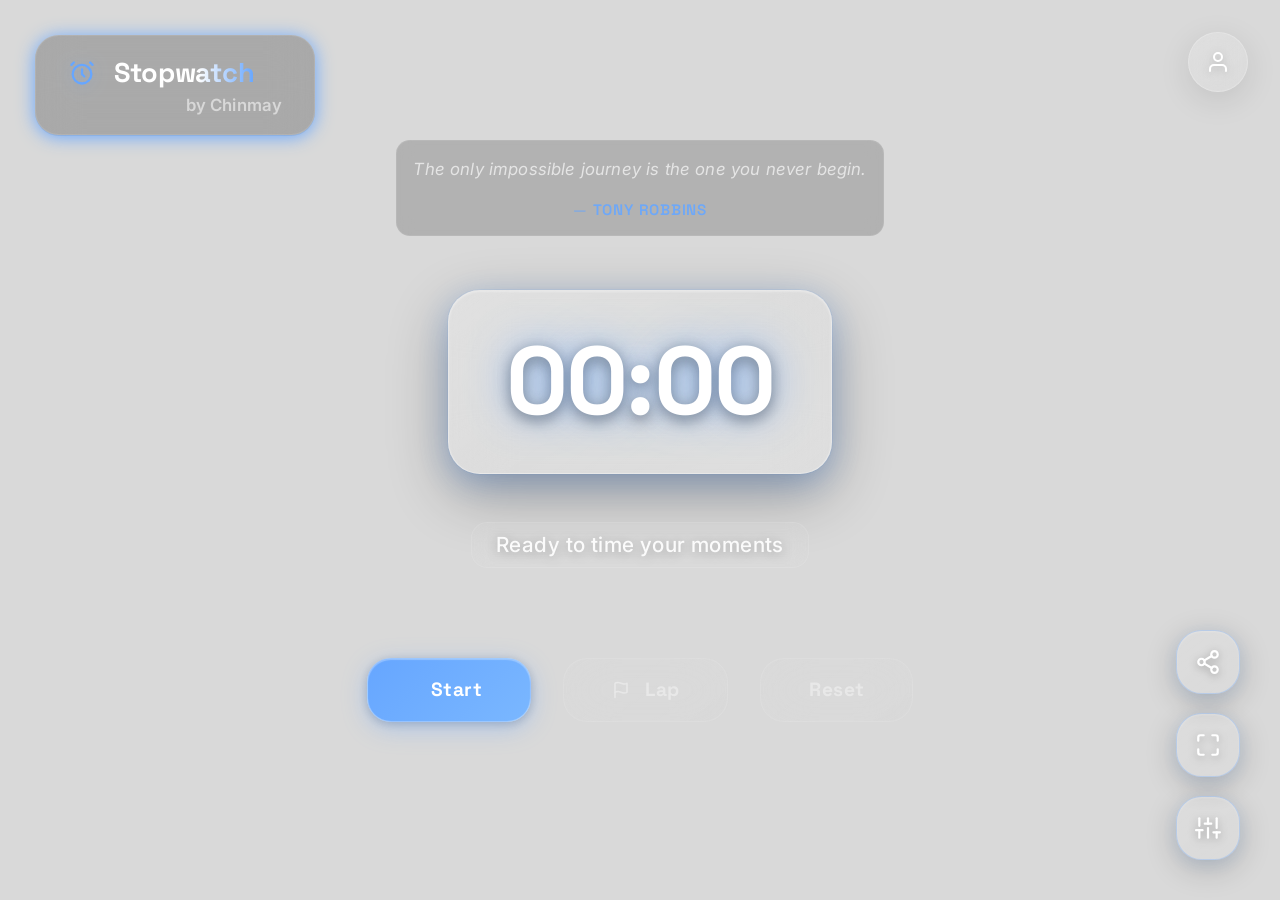
==== commit d226df8b: "v3 Release" ====
--- a/index.html
+++ b/index.html
@@ -35,12 +35,17 @@
     <meta property="og:image" content="https://stopwatch.chinmayjha.tech/assets/icons/favicon.png">
     <meta property="og:url" content="https://stopwatch.chinmayjha.tech/">
     <meta property="og:site_name" content="Aesthetic Stopwatch">
+        <meta property="og:locale" content="en_US">
     
     <!-- Twitter -->
     <meta name="twitter:card" content="summary_large_image">
     <meta name="twitter:title" content="Aesthetic Stopwatch | Chinmay">
     <meta name="twitter:description" content="A beautiful, minimal, glassmorphic stopwatch for timing, productivity, and workouts. Lap tracking, themes, and more.">
     <meta name="twitter:image" content="https://stopwatch.chinmayjha.tech/assets/icons/favicon.png">
+    
+    <!-- Additional SEO Meta Tags -->
+    <meta name="application-name" content="Aesthetic Stopwatch">
+    <link rel="alternate" hreflang="en" href="https://stopwatch.chinmayjha.tech/">
     
     <!-- Early theme boot to avoid flash -->
     <script>
@@ -57,6 +62,7 @@
             }
         })();
     </script>
+    
     <!-- Stylesheet -->
     <link rel="stylesheet" href="./assets/css/styles.css">
     
@@ -198,105 +204,100 @@
             </div>
         </section>
         
-        <!-- Laps Section -->
-        <section id="lapsContainer" class="laps-container-premium">
-            <div class="laps-header">
-                <div class="laps-title-enhanced">
-                    <span class="laps-icon"></span>
-                    <span class="laps-title-text">Lap Times</span>
-                </div>
-                <div class="laps-actions">
-                    <button id="copyLapsBtn" class="laps-action-btn" title="Copy laps to clipboard" aria-label="Copy laps">
-                        <svg width="18" height="18" viewBox="0 0 24 24" fill="none" stroke="currentColor" stroke-width="2" stroke-linecap="round" stroke-linejoin="round">
-                            <rect x="9" y="9" width="13" height="13" rx="2" ry="2"></rect>
-                            <path d="M5 15H4a2 2 0 0 1-2-2V4a2 2 0 0 1 2-2h9a2 2 0 0 1 2 2v1"></path>
-                        </svg>
-                    </button>
-                    <button id="exportLapsBtn" class="laps-action-btn" title="Download laps as CSV" aria-label="Export laps">
-                        <svg width="18" height="18" viewBox="0 0 24 24" fill="none" stroke="currentColor" stroke-width="2" stroke-linecap="round" stroke-linejoin="round">
-                            <path d="M21 15v4a2 2 0 0 1-2 2H5a2 2 0 0 1-2-2v-4"/>
-                            <polyline points="7 10 12 15 17 10"/>
-                            <line x1="12" y1="15" x2="12" y2="3"/>
-                        </svg>
-                    </button>
-                    <button id="clearLapsBtn" class="laps-action-btn danger" title="Clear all laps" aria-label="Clear laps">
-                        <svg width="18" height="18" viewBox="0 0 24 24" fill="none" stroke="currentColor" stroke-width="2" stroke-linecap="round" stroke-linejoin="round">
-                            <polyline points="3 6 5 6 21 6"/>
-                            <path d="M19 6l-1 14a2 2 0 0 1-2 2H8a2 2 0 0 1-2-2L5 6"/>
-                            <path d="M10 11v6"/>
-                            <path d="M14 11v6"/>
-                            <path d="M9 6V4a1 1 0 0 1 1-1h4a1 1 0 0 1 1 1v2"/>
-                        </svg>
-                    </button>
-                    <div class="laps-count" id="lapsCount">0 laps</div>
-                </div>
-            </div>
-            <div class="laps-list-container">
-                <ul id="lapsList" class="laps-list-enhanced"></ul>
-            </div>
-        </section>
+                <!-- Modern Responsive Lap Section -->
+                <section id="lapsContainer" class="laps-card hidden" aria-label="Lap Times" tabindex="-1">
+                    <div class="laps-card-inner">
+                        <header class="laps-header" role="banner">
+                            <div class="laps-header-main">
+                                <span class="laps-icon" aria-hidden="true">⏱️</span>
+                                <h2 class="laps-title">Lap Times</h2>
+                                <span class="laps-count" id="lapsCount">0</span>
+                            </div>
+                            <nav class="laps-actions" aria-label="Lap actions">
+                                <button id="copyLapsBtn" class="laps-action" title="Copy laps" aria-label="Copy laps">
+                                    <svg width="16" height="16" viewBox="0 0 24 24" fill="none" stroke="currentColor" stroke-width="2"><rect x="9" y="9" width="13" height="13" rx="2" ry="2"></rect><path d="M5 15H4a2 2 0 0 1-2-2V4a2 2 0 0 1 2-2h9a2 2 0 0 1 2 2v1"></path></svg>
+                                </button>
+                                <button id="exportLapsBtn" class="laps-action" title="Export CSV" aria-label="Export laps as CSV">
+                                    <svg width="16" height="16" viewBox="0 0 24 24" fill="none" stroke="currentColor" stroke-width="2"><path d="M21 15v4a2 2 0 0 1-2 2H5a2 2 0 0 1-2-2v-4"/><polyline points="7 10 12 15 17 10"/><line x1="12" y1="15" x2="12" y2="3"/></svg>
+                                </button>
+                                <button id="clearLapsBtn" class="laps-action danger" title="Clear all" aria-label="Clear all laps">
+                                    <svg width="16" height="16" viewBox="0 0 24 24" fill="none" stroke="currentColor" stroke-width="2"><polyline points="3 6 5 6 21 6"/><path d="M19 6l-1 14a2 2 0 0 1-2 2H8a2 2 0 0 1-2-2L5 6"/></svg>
+                                </button>
+                            </nav>
+                        </header>
+                        <div class="laps-stats-row">
+                            <div class="laps-stat">
+                                <div class="laps-stat-label">Best</div>
+                                <div class="laps-stat-value" id="bestLap">--:--</div>
+                            </div>
+                            <div class="laps-stat">
+                                <div class="laps-stat-label">Average</div>
+                                <div class="laps-stat-value" id="avgLap">--:--</div>
+                            </div>
+                            <div class="laps-stat">
+                                <div class="laps-stat-label">Last</div>
+                                <div class="laps-stat-value" id="lastLap">--:--</div>
+                            </div>
+                        </div>
+                        <div class="laps-list-outer">
+                            <input type="text" id="lapSearch" class="laps-search" placeholder="Search laps..." aria-label="Search laps">
+                            <ul class="laps-list" id="lapsList" role="list" aria-label="Lap times">
+                                <li class="laps-empty" id="lapsEmptyMsg" role="status" aria-live="polite">
+                                    <span class="laps-empty-icon">🏁</span>
+                                    <span class="laps-empty-title">No lap times yet</span>
+                                    <span class="laps-empty-desc">Start timing and press lap to begin!</span>
+                                </li>
+                            </ul>
+                        </div>
+                    </div>
+                </section>
     </main>
 
-    <!-- Modern Share Modal -->
+    <!-- Enhanced Share Modal -->
     <div id="shareOverlay" class="share-overlay"></div>
-    <div id="shareModal" class="share-modal">
+    <div id="shareModal" class="share-modal-enhanced" role="dialog" aria-modal="true" aria-labelledby="shareTitle">
+        <div class="share-modal-header">
+            <div class="share-icon">
+                <svg width="28" height="28" viewBox="0 0 24 24" fill="none" stroke="currentColor" stroke-width="2" stroke-linecap="round" stroke-linejoin="round">
+                    <circle cx="18" cy="5" r="3"/>
+                    <circle cx="6" cy="12" r="3"/>
+                    <circle cx="18" cy="19" r="3"/>
+                    <line x1="8.59" y1="13.51" x2="15.42" y2="17.49"/>
+                    <line x1="15.41" y1="6.51" x2="8.59" y2="10.49"/>
+                </svg>
+            </div>
+            <h3 id="shareTitle">Share Stopwatch</h3>
+            <button id="closeShareBtn" class="share-close-btn" aria-label="Close">
+                ✕
+            </button>
+        </div>
         <div class="share-modal-content">
-            <button id="closeShareBtn" class="modal-close-btn" aria-label="Close">
-                <svg width="20" height="20" viewBox="0 0 24 24" fill="none" stroke="currentColor" stroke-width="2" stroke-linecap="round" stroke-linejoin="round">
-                    <line x1="18" y1="6" x2="6" y2="18"></line>
-                    <line x1="6" y1="6" x2="18" y2="18"></line>
-                </svg>
-            </button>
-            
-            <div class="share-header">
-                <div class="share-icon">
-                    <svg width="28" height="28" viewBox="0 0 24 24" fill="none" stroke="currentColor" stroke-width="2" stroke-linecap="round" stroke-linejoin="round">
-                        <circle cx="18" cy="5" r="3"/>
-                        <circle cx="6" cy="12" r="3"/>
-                        <circle cx="18" cy="19" r="3"/>
-                        <line x1="8.59" y1="13.51" x2="15.42" y2="17.49"/>
-                        <line x1="15.41" y1="6.51" x2="8.59" y2="10.49"/>
-                    </svg>
-                </div>
-                <h3>Share Stopwatch</h3>
-                <p>Share this beautiful timer with others</p>
-            </div>
-
-            <div class="share-options">
-                <div class="share-link-section">
-                    <div class="share-url">
-                        <input type="text" id="shareUrl" value="https://stopwatch.chinmayjha.tech/" readonly>
-                        <button id="copyUrlBtn" class="copy-btn" title="Copy link">
-                            <svg width="18" height="18" viewBox="0 0 24 24" fill="none" stroke="currentColor" stroke-width="2" stroke-linecap="round" stroke-linejoin="round">
-                                <rect x="9" y="9" width="13" height="13" rx="2" ry="2"></rect>
-                                <path d="M5 15H4a2 2 0 0 1-2-2V4a2 2 0 0 1 2-2h9a2 2 0 0 1 2 2v1"></path>
-                            </svg>
-                        </button>
-                    </div>
-                </div>
-                
-                <div class="share-social">
-                    <button class="social-btn twitter" data-platform="twitter">
-                        <svg width="20" height="20" viewBox="0 0 24 24" fill="currentColor">
-                            <path d="M23 3a10.9 10.9 0 0 1-3.14 1.53 4.48 4.48 0 0 0-7.86 3v1A10.66 10.66 0 0 1 3 4s-4 9 5 13a11.64 11.64 0 0 1-7 2c9 5 20 0 20-11.5a4.5 4.5 0 0 0-.08-.83A7.72 7.72 0 0 0 23 3z"/>
-                        </svg>
-                        <span>Twitter</span>
-                    </button>
-                    
-                    <button class="social-btn whatsapp" data-platform="whatsapp">
-                        <svg width="20" height="20" viewBox="0 0 24 24" fill="currentColor">
-                            <path d="M17.472 14.382c-.297-.149-1.758-.867-2.03-.967-.273-.099-.471-.148-.67.15-.197.297-.767.966-.94 1.164-.173.199-.347.223-.644.075-.297-.15-1.255-.463-2.39-1.475-.883-.788-1.48-1.761-1.653-2.059-.173-.297-.018-.458.13-.606.134-.133.298-.347.446-.52.149-.174.198-.298.298-.497.099-.198.05-.371-.025-.52-.075-.149-.669-1.612-.916-2.207-.242-.579-.487-.5-.669-.51-.173-.008-.371-.01-.57-.01-.198 0-.52.074-.792.372-.272.297-1.04 1.016-1.04 2.479 0 1.462 1.065 2.875 1.213 3.074.149.198 2.096 3.2 5.077 4.487.709.306 1.262.489 1.694.625.712.227 1.36.195 1.871.118.571-.085 1.758-.719 2.006-1.413.248-.694.248-1.289.173-1.413-.074-.124-.272-.198-.57-.347m-5.421 7.403h-.004a9.87 9.87 0 01-5.031-1.378l-.361-.214-3.741.982.998-3.648-.235-.374a9.86 9.86 0 01-1.51-5.26c.001-5.45 4.436-9.884 9.888-9.884 2.64 0 5.122 1.03 6.988 2.898a9.825 9.825 0 012.893 6.994c-.003 5.45-4.437 9.884-9.885 9.884m8.413-18.297A11.815 11.815 0 0012.05 0C5.495 0 .16 5.335.157 11.892c0 2.096.547 4.142 1.588 5.945L.057 24l6.305-1.654a11.882 11.882 0 005.683 1.448h.005c6.554 0 11.890-5.335 11.893-11.893A11.821 11.821 0 0020.489 3.488"/>
-                        </svg>
-                        <span>WhatsApp</span>
-                    </button>
-                    
-                    <button class="social-btn telegram" data-platform="telegram">
-                        <svg width="20" height="20" viewBox="0 0 24 24" fill="currentColor">
-                            <path d="M12 2C6.48 2 2 6.48 2 12s4.48 10 10 10 10-4.48 10-10S17.52 2 12 2zm4.64 6.8c-.15 1.58-.8 5.42-1.13 7.19-.14.75-.42 1-.68 1.03-.58.05-1.02-.38-1.58-.75-.88-.58-1.38-.94-2.23-1.5-.99-.65-.35-1.01.22-1.59.15-.15 2.71-2.48 2.76-2.69a.2.2 0 00-.05-.18c-.06-.05-.14-.03-.21-.02-.09.02-1.49.95-4.22 2.79-.4.27-.76.41-1.08.4-.36-.01-1.04-.2-1.55-.37-.63-.2-1.12-.31-1.08-.66.02-.18.27-.36.74-.55 2.92-1.27 4.86-2.11 5.83-2.51 2.78-1.16 3.35-1.36 3.73-1.36.08 0 .27.02.39.12.10.08.13.19.14.27-.01.06.01.24 0 .38z"/>
-                        </svg>
-                        <span>Telegram</span>
-                    </button>
-                </div>
+            <p class="share-description">Share this beautiful timer with your friends</p>
+            <div class="share-url-container">
+                <div class="url-display">
+                    <span class="url-text">https://stopwatch.chinmayjha.tech/</span>
+                </div>
+                <button id="copyUrlBtn" class="copy-share-btn" title="Copy link">
+                    <svg width="16" height="16" viewBox="0 0 24 24" fill="none" stroke="currentColor" stroke-width="2"><rect x="9" y="9" width="13" height="13" rx="2" ry="2"></rect><path d="M5 15H4a2 2 0 0 1-2-2V4a2 2 0 0 1 2-2h9a2 2 0 0 1 2 2v1"></path></svg>
+                </button>
+                <!-- Hidden input for clipboard fallback -->
+                <input type="text" id="shareUrl" value="https://stopwatch.chinmayjha.tech/" readonly style="position:absolute;left:-9999px;opacity:0;pointer-events:none;" tabindex="-1" aria-hidden="true" />
+                    Copy link
+                </button>
+            </div>
+            <div class="share-social">
+                <button class="social-btn twitter" data-platform="twitter">
+                    <svg width="20" height="20" viewBox="0 0 24 24" fill="currentColor"><path d="M23 3a10.9 10.9 0 0 1-3.14 1.53 4.48 4.48 0 0 0-7.86 3v1A10.66 10.66 0 0 1 3 4s-4 9 5 13a11.64 11.64 0 0 1-7 2c9 5 20 0 20-11.5a4.5 4.5 0 0 0-.08-.83A7.72 7.72 0 0 0 23 3z"/></svg>
+                    <span>Twitter</span>
+                </button>
+                <button class="social-btn whatsapp" data-platform="whatsapp">
+                    <svg width="20" height="20" viewBox="0 0 24 24" fill="currentColor"><path d="M17.472 14.382c-.297-.149-1.758-.867-2.03-.967-.273-.099-.471-.148-.67.15-.197.297-.767.966-.94 1.164-.173.199-.347.223-.644.075-.297-.15-1.255-.463-2.39-1.475-.883-.788-1.48-1.761-1.653-2.059-.173-.297-.018-.458.13-.606.134-.133.298-.347.446-.52.149-.174.198-.298.298-.497.099-.198.05-.371-.025-.52-.075-.149-.669-1.612-.916-2.207-.242-.579-.487-.5-.669-.51-.173-.008-.371-.01-.57-.01-.198 0-.52.074-.792.372-.272.297-1.04 1.016-1.04 2.479 0 1.462 1.065 2.875 1.213 3.074.149.198 2.096 3.2 5.077 4.487.709.306 1.262.489 1.694.625.712.227 1.36.195 1.871.118.571-.085 1.758-.719 2.006-1.413.248-.694.248-1.289.173-1.413-.074-.124-.272-.198-.57-.347m-5.421 7.403h-.004a9.87 9.87 0 01-5.031-1.378l-.361-.214-3.741.982.998-3.648-.235-.374a9.86 9.86 0 01-1.51-5.26c.001-5.45 4.436-9.884 9.888-9.884 2.64 0 5.122 1.03 6.988 2.898a9.825 9.825 0 012.893 6.994c-.003 5.45-4.437 9.884-9.885 9.884m8.413-18.297A11.815 11.815 0 0012.05 0C5.495 0 .16 5.335.157 11.892c0 2.096.547 4.142 1.588 5.945L.057 24l6.305-1.654a11.882 11.882 0 005.683 1.448h.005c6.554 0 11.890-5.335 11.893-11.893A11.821 11.821 0 0020.489 3.488"/></svg>
+                    <span>WhatsApp</span>
+                </button>
+                <button class="social-btn telegram" data-platform="telegram">
+                    <svg width="20" height="20" viewBox="0 0 24 24" fill="currentColor"><path d="M12 2C6.48 2 2 6.48 2 12s4.48 10 10 10 10-4.48 10-10S17.52 2 12 2zm4.64 6.8c-.15 1.58-.8 5.42-1.13 7.19-.14.75-.42 1-.68 1.03-.58.05-1.02-.38-1.58-.75-.88-.58-1.38-.94-2.23-1.5-.99-.65-.35-1.01.22-1.59.15-.15 2.71-2.48 2.76-2.69a.2.2 0 00-.05-.18c-.06-.05-.14-.03-.21-.02-.09.02-1.49.95-4.22 2.79-.4.27-.76.41-1.08.4-.36-.01-1.04-.2-1.55-.37-.63-.2-1.12-.31-1.08-.66.02-.18.27-.36.74-.55 2.92-1.27 4.86-2.11 5.83-2.51 2.78-1.16 3.35-1.36 3.73-1.36.08 0 .27.02.39.12.10.08.13.19.14.27-.01.06.01.24 0 .38z"/></svg>
+                    <span>Telegram</span>
+                </button>
             </div>
         </div>
     </div>
@@ -397,7 +398,7 @@
     <!-- Settings Panel (side panel, glassy, fixed right) -->
     <div id="settingsOverlay" class="settings-overlay"></div>
     <aside id="settingsPanel" class="settings-panel" tabindex="-1" aria-modal="true" role="dialog">
-        <div class="settings-content">
+        <div class="settings-content" role="document">
             <div class="settings-header">
                 <span class="settings-title">Settings</span>
                 <button id="closeSettingsBtn" class="close-btn" aria-label="Close Settings">
@@ -477,16 +478,7 @@
                         </label>
                     </div>
                 </div>
-                <div class="setting-group">
-                    <div class="setting-label">Display Options</div>
-                    <div class="toggle-group">
-                        <label class="custom-toggle">
-                            <input type="checkbox" id="showQuotesToggle" checked>
-                            <span class="toggle-checkbox"></span>
-                            <span class="toggle-text">Show Motivational Quotes</span>
-                        </label>
-                    </div>
-                </div>
+
             </div>
         </div>
     </aside>
--- a/assets/css/styles.css
+++ b/assets/css/styles.css
@@ -1,3 +1,492 @@
+/* === REDESIGNED PREMIUM LAP SECTION === */
+.laps-card {
+  width: 100%;
+  max-width: clamp(400px, 85vw, 1000px);
+  margin: clamp(1rem, 3vw, 2rem) auto;
+  background: linear-gradient(
+    145deg,
+    rgba(255, 255, 255, 0.1) 0%,
+    rgba(255, 255, 255, 0.05) 50%,
+    rgba(255, 255, 255, 0.08) 100%
+  );
+  border-radius: clamp(1.2rem, 3vw, 2rem);
+  box-shadow: 
+    0 8px 40px rgba(0, 0, 0, 0.2),
+    0 4px 20px rgba(102, 166, 255, 0.15),
+    inset 0 1px 2px rgba(255, 255, 255, 0.15);
+  border: 1.5px solid rgba(102, 166, 255, 0.2);
+  backdrop-filter: blur(25px) saturate(150%);
+  overflow: hidden;
+  position: relative;
+  z-index: 20;
+  transition: all 0.4s cubic-bezier(0.4, 0, 0.2, 1);
+}
+.laps-card:hover {
+  box-shadow: 
+    0 12px 50px rgba(0, 0, 0, 0.25),
+    0 6px 25px rgba(102, 166, 255, 0.2),
+    inset 0 1px 2px rgba(255, 255, 255, 0.2);
+  border-color: rgba(102, 166, 255, 0.3);
+  transform: translateY(-2px);
+}
+
+.laps-card-inner { 
+  padding: 0; 
+  height: 100%;
+  display: flex;
+  flex-direction: column;
+}
+
+.laps-header {
+  display: flex;
+  align-items: center;
+  justify-content: space-between;
+  padding: clamp(1rem, 3vw, 1.5rem);
+  background: linear-gradient(
+    135deg,
+    rgba(102, 166, 255, 0.1) 0%,
+    rgba(255, 255, 255, 0.05) 100%
+  );
+  border-bottom: 1px solid rgba(102, 166, 255, 0.15);
+  position: sticky;
+  top: 0;
+  z-index: 2;
+  backdrop-filter: blur(20px);
+}
+
+.laps-header-main {
+  display: flex;
+  align-items: center;
+  gap: clamp(0.6rem, 2vw, 0.8rem);
+}
+
+.laps-icon { 
+  font-size: clamp(1.3rem, 3vw, 1.5rem);
+  filter: drop-shadow(0 2px 4px rgba(102, 166, 255, 0.3));
+}
+
+.laps-title {
+  font-family: 'Space Grotesk', sans-serif;
+  font-size: clamp(1rem, 2.5vw, 1.2rem);
+  font-weight: 700;
+  color: #fff;
+  letter-spacing: -0.01em;
+  margin: 0;
+}
+
+.laps-count {
+  background: linear-gradient(135deg, 
+    rgba(102, 166, 255, 0.2) 0%, 
+    rgba(102, 166, 255, 0.1) 100%);
+  color: var(--accent-color);
+  font-size: clamp(0.8rem, 2vw, 0.9rem);
+  font-weight: 600;
+  border-radius: 1em;
+  padding: 0.3em 0.8em;
+  margin-left: 0.5em;
+  border: 1px solid rgba(102, 166, 255, 0.3);
+  backdrop-filter: blur(10px);
+}
+.laps-actions {
+  display: flex;
+  gap: clamp(0.4rem, 1.5vw, 0.6rem);
+}
+
+.laps-action {
+  background: rgba(255, 255, 255, 0.1);
+  border: 1px solid rgba(102, 166, 255, 0.2);
+  border-radius: clamp(0.6rem, 2vw, 0.8rem);
+  padding: clamp(0.4em, 1.5vw, 0.6em);
+  color: rgba(255, 255, 255, 0.9);
+  display: flex;
+  align-items: center;
+  justify-content: center;
+  transition: all 0.3s cubic-bezier(0.4, 0, 0.2, 1);
+  cursor: pointer;
+  min-width: clamp(32px, 7vw, 40px);
+  height: clamp(32px, 7vw, 40px);
+  backdrop-filter: blur(10px);
+  position: relative;
+  overflow: hidden;
+}
+
+.laps-action::before {
+  content: "";
+  position: absolute;
+  top: 0;
+  left: 0;
+  right: 0;
+  bottom: 0;
+  background: var(--accent-color);
+  opacity: 0;
+  transition: opacity 0.3s ease;
+}
+
+.laps-action svg {
+  position: relative;
+  z-index: 1;
+  width: clamp(14px, 3vw, 16px);
+  height: clamp(14px, 3vw, 16px);
+}
+
+.laps-action:hover, .laps-action:focus-visible {
+  border-color: var(--accent-color);
+  transform: translateY(-2px);
+  box-shadow: 0 4px 12px rgba(102, 166, 255, 0.3);
+}
+
+.laps-action:hover::before {
+  opacity: 1;
+}
+
+.laps-action.danger::before {
+  background: #ff6b6b;
+}
+
+.laps-action.danger:hover {
+  border-color: #ff6b6b;
+  box-shadow: 0 4px 12px rgba(255, 107, 107, 0.3);
+}
+.laps-stats-row {
+  display: grid;
+  grid-template-columns: repeat(3, 1fr);
+  gap: clamp(0.8rem, 3vw, 1.2rem);
+  padding: clamp(0.8rem, 2vw, 1.2rem) clamp(1rem, 3vw, 1.5rem);
+  background: rgba(0, 0, 0, 0.1);
+  border-bottom: 1px solid rgba(102, 166, 255, 0.1);
+}
+
+.laps-stat {
+  text-align: center;
+  padding: clamp(0.6rem, 2vw, 0.8rem);
+  background: rgba(255, 255, 255, 0.05);
+  border-radius: clamp(0.6rem, 2vw, 0.8rem);
+  border: 1px solid rgba(102, 166, 255, 0.1);
+  transition: all 0.3s ease;
+  backdrop-filter: blur(10px);
+}
+
+.laps-stat:hover {
+  background: rgba(255, 255, 255, 0.08);
+  border-color: rgba(102, 166, 255, 0.2);
+  transform: translateY(-1px);
+}
+
+.laps-stat-label {
+  font-size: clamp(0.65rem, 1.8vw, 0.75rem);
+  color: rgba(179, 207, 255, 0.8);
+  text-transform: uppercase;
+  letter-spacing: 0.05em;
+  margin-bottom: 0.3em;
+  font-weight: 500;
+  display: block;
+}
+
+.laps-stat-value {
+  font-family: 'Space Grotesk', monospace;
+  font-size: clamp(0.9rem, 2.5vw, 1.1rem);
+  font-weight: 700;
+  color: var(--accent-color);
+  text-shadow: 0 2px 4px rgba(102, 166, 255, 0.3);
+  display: block;
+}
+.laps-list-outer {
+  padding: clamp(0.8rem, 2vw, 1.2rem) clamp(1rem, 3vw, 1.5rem);
+  background: transparent;
+  flex: 1;
+  display: flex;
+  flex-direction: column;
+}
+
+.laps-search {
+  width: 100%;
+  margin-bottom: clamp(0.6em, 2vw, 0.8em);
+  padding: clamp(0.6em, 2vw, 0.8em) clamp(0.8em, 2.5vw, 1em);
+  border-radius: clamp(0.6rem, 2vw, 0.8rem);
+  border: 1px solid rgba(102, 166, 255, 0.2);
+  background: rgba(255, 255, 255, 0.08);
+  color: #fff;
+  font-size: clamp(0.85rem, 2.2vw, 0.95rem);
+  font-family: 'Inter', sans-serif;
+  transition: all 0.3s cubic-bezier(0.4, 0, 0.2, 1);
+  backdrop-filter: blur(10px);
+}
+
+.laps-search::placeholder {
+  color: rgba(255, 255, 255, 0.5);
+}
+
+.laps-search:focus {
+  border-color: var(--accent-color);
+  outline: none;
+  background: rgba(255, 255, 255, 0.12);
+  box-shadow: 0 0 0 3px rgba(102, 166, 255, 0.2);
+}
+
+.laps-list {
+  max-height: clamp(180px, 25vh, 300px);
+  overflow-y: auto;
+  display: flex;
+  flex-direction: column;
+  gap: clamp(0.4em, 1.5vw, 0.6em);
+  scroll-behavior: smooth;
+  flex: 1;
+  padding-right: 4px; /* Space for custom scrollbar */
+}
+
+/* Custom scrollbar for lap list */
+.laps-list::-webkit-scrollbar {
+  width: 6px;
+}
+
+.laps-list::-webkit-scrollbar-track {
+  background: rgba(255, 255, 255, 0.1);
+  border-radius: 3px;
+}
+
+.laps-list::-webkit-scrollbar-thumb {
+  background: rgba(102, 166, 255, 0.4);
+  border-radius: 3px;
+}
+
+.laps-list::-webkit-scrollbar-thumb:hover {
+  background: rgba(102, 166, 255, 0.6);
+}
+.laps-empty {
+  text-align: center;
+  color: rgba(179, 207, 255, 0.8);
+  padding: clamp(2em, 6vw, 3em) 0;
+  display: flex;
+  flex-direction: column;
+  align-items: center;
+  gap: clamp(0.4em, 1.5vw, 0.6em);
+  background: rgba(255, 255, 255, 0.02);
+  border-radius: clamp(0.8rem, 2vw, 1rem);
+  border: 1px dashed rgba(102, 166, 255, 0.2);
+  margin: clamp(1rem, 3vw, 1.5rem) 0;
+}
+
+.laps-empty-icon { 
+  font-size: clamp(2rem, 5vw, 2.5rem);
+  opacity: 0.7;
+  filter: drop-shadow(0 2px 4px rgba(102, 166, 255, 0.2));
+}
+
+.laps-empty-title { 
+  font-size: clamp(1rem, 2.5vw, 1.2rem); 
+  font-weight: 600;
+  color: rgba(255, 255, 255, 0.9);
+}
+
+.laps-empty-desc { 
+  font-size: clamp(0.85rem, 2vw, 0.95rem); 
+  color: rgba(179, 207, 255, 0.7);
+  line-height: 1.4;
+}
+/* Enhanced lap row styling */
+.lap-row {
+  display: flex;
+  align-items: center;
+  justify-content: space-between;
+  background: linear-gradient(
+    135deg,
+    rgba(255, 255, 255, 0.1) 0%,
+    rgba(255, 255, 255, 0.06) 100%
+  );
+  border: 1px solid rgba(102, 166, 255, 0.15);
+  border-radius: clamp(0.7rem, 2vw, 1rem);
+  padding: clamp(0.7em, 2vw, 0.9em) clamp(0.8em, 2.5vw, 1.2em);
+  font-family: 'Inter', sans-serif;
+  font-size: clamp(0.9em, 2.2vw, 1em);
+  color: #fff;
+  box-shadow: 
+    0 2px 8px rgba(0, 0, 0, 0.1),
+    0 1px 4px rgba(102, 166, 255, 0.1);
+  transition: all 0.3s cubic-bezier(0.4, 0, 0.2, 1);
+  backdrop-filter: blur(10px);
+  position: relative;
+  overflow: hidden;
+}
+
+.lap-row::before {
+  content: "";
+  position: absolute;
+  top: 0;
+  left: 0;
+  right: 0;
+  bottom: 0;
+  background: linear-gradient(135deg, var(--accent-color) 0%, #7ab7ff 100%);
+  opacity: 0;
+  transition: opacity 0.3s ease;
+}
+
+.lap-row:hover {
+  transform: translateY(-2px);
+  border-color: rgba(102, 166, 255, 0.4);
+  box-shadow: 
+    0 4px 16px rgba(0, 0, 0, 0.15),
+    0 2px 8px rgba(102, 166, 255, 0.2);
+}
+
+.lap-row:hover::before {
+  opacity: 0.9;
+}
+
+.lap-row > * {
+  position: relative;
+  z-index: 1;
+}
+
+.lap-row .lap-num {
+  font-weight: 700;
+  color: var(--accent-color);
+  font-size: clamp(0.9em, 2.2vw, 1.1em);
+  min-width: clamp(2em, 5vw, 2.5em);
+  text-align: center;
+  background: rgba(102, 166, 255, 0.15);
+  border-radius: 50%;
+  padding: 0.2em;
+  border: 1px solid rgba(102, 166, 255, 0.3);
+}
+
+.lap-row:hover .lap-num {
+  color: #fff;
+  background: rgba(255, 255, 255, 0.2);
+  border-color: rgba(255, 255, 255, 0.4);
+}
+
+.lap-row .lap-segment { 
+  font-weight: 600;
+  font-family: 'Space Grotesk', monospace;
+  flex: 1;
+  text-align: center;
+  font-size: clamp(0.95em, 2.3vw, 1.1em);
+}
+
+.lap-row .lap-total {
+  font-size: clamp(0.8em, 2vw, 0.9em);
+  color: rgba(179, 207, 255, 0.8);
+  font-weight: 500;
+  text-align: right;
+  min-width: clamp(4em, 10vw, 5em);
+}
+
+.lap-row:hover .lap-total {
+  color: rgba(255, 255, 255, 0.8);
+}
+
+.lap-row .lap-copy-btn {
+  background: rgba(255, 255, 255, 0.1);
+  border: 1px solid rgba(255, 255, 255, 0.2);
+  color: rgba(179, 207, 255, 0.8);
+  cursor: pointer;
+  font-size: clamp(0.8em, 2vw, 0.9em);
+  padding: clamp(0.3em, 1vw, 0.4em);
+  border-radius: clamp(0.4rem, 1.5vw, 0.6rem);
+  transition: all 0.3s ease;
+  width: clamp(28px, 6vw, 32px);
+  height: clamp(28px, 6vw, 32px);
+  display: flex;
+  align-items: center;
+  justify-content: center;
+  margin-left: clamp(0.5em, 2vw, 0.8em);
+}
+
+.lap-row .lap-copy-btn:hover,
+.lap-row .lap-copy-btn:focus-visible {
+  background: rgba(255, 255, 255, 0.2);
+  color: #fff;
+  border-color: rgba(255, 255, 255, 0.4);
+  transform: scale(1.1);
+}
+/* Responsive lap section styles */
+@media (min-width: 600px) and (max-width: 900px) {
+  .laps-card {
+    max-width: 90vw;
+    margin: 2rem auto;
+    position: relative;
+  }
+
+  .laps-list {
+    max-height: 45vh;
+  }
+
+  .laps-stats-row {
+    gap: 0.8rem;
+    padding: 1rem;
+  }
+
+  .laps-header {
+    padding: 1.2rem;
+  }
+
+  .lap-row {
+    padding: 0.8em 1em;
+  }
+}
+
+@media (max-width: 599px) {
+  .laps-card {
+    max-width: 100vw;
+    border-radius: 1.2rem;
+    box-shadow: 
+      0 8px 40px rgba(0, 0, 0, 0.25),
+      0 4px 20px rgba(102, 166, 255, 0.15);
+    position: relative;
+    left: auto;
+    right: auto;
+    bottom: auto;
+    margin: 1.5rem auto 2rem;
+    z-index: 20;
+    max-height: none;
+    display: flex;
+    flex-direction: column;
+  }
+
+  .laps-card-inner {
+    flex: 1;
+    display: flex;
+    flex-direction: column;
+    overflow: visible;
+  }
+
+  .laps-list {
+    max-height: 40vh;
+    flex: 1;
+  }
+
+  .laps-list-outer { 
+    padding-bottom: 1.2rem;
+    flex: 1;
+    overflow-y: auto;
+    overflow-x: hidden;
+  }
+
+  .laps-stats-row {
+    padding: 0.8rem 1rem;
+    gap: 0.6rem;
+  }
+
+  .laps-stat {
+    padding: 0.5rem 0.3rem;
+  }
+
+  .lap-row {
+    padding: 0.7em 0.8em;
+    font-size: 0.9em;
+  }
+
+  .lap-row .lap-num {
+    min-width: 2em;
+    font-size: 0.85em;
+  }
+
+  .lap-row .lap-copy-btn {
+    width: 28px;
+    height: 28px;
+    font-size: 0.8em;
+  }
+}
 /* --- PREMIUM NAVBAR --- */
 .navbar-premium {
   position: absolute;
@@ -90,22 +579,23 @@
 
 /* --- PREMIUM TIMER LAYOUT --- */
 .main-premium {
-  height: 100vh;
+  min-height: 100vh;
   display: flex;
   flex-direction: column;
   align-items: center;
-  justify-content: flex-start;
+  justify-content: center;
   width: 100%;
   z-index: 10;
   position: relative;
-  padding-top: clamp(1rem, 8vh, 6rem);
-  overflow-y: auto;
+  padding: clamp(3rem, 10vh, 8rem) clamp(1rem, 5vw, 2rem) clamp(3rem, 8vh, 6rem);
+  overflow-y: visible;
   overflow-x: hidden;
-  /* Prevent background zoom */
-  contain: layout;
+  /* Enhanced performance */
+  contain: layout style;
   transform: translateZ(0);
   backface-visibility: hidden;
-  scroll-behavior: smooth;
+  /* Better spacing */
+  gap: clamp(2rem, 6vh, 4rem);
 }
 
 .main-premium::-webkit-scrollbar {
@@ -129,10 +619,10 @@
   flex-direction: column;
   align-items: center;
   justify-content: center;
-  gap: var(--space-lg);
-  padding: var(--space-xl) var(--space-sm) var(--space-lg) var(--space-sm);
+  gap: clamp(1.5rem, 4vw, 3rem);
+  padding: 0;
   width: 100%;
-  max-width: 100%;
+  max-width: 1400px;
   background: none;
   box-shadow: none;
   border: none;
@@ -143,30 +633,34 @@
 }
 .time-premium {
   font-family: "Space Grotesk", monospace;
-  font-size: clamp(4rem, 15vw, 9rem);
+  font-size: clamp(3.5rem, 12vw, 8rem);
   font-weight: 900;
   color: #ffffff;
   letter-spacing: -0.02em;
   user-select: none;
   text-align: center;
-  line-height: 1;
-  margin-bottom: 0.3em;
+  line-height: 1.1;
+  margin: 0;
   background: linear-gradient(
     145deg,
-    rgba(255, 255, 255, 0.15) 0%,
-    rgba(255, 255, 255, 0.08) 100%
+    rgba(255, 255, 255, 0.2) 0%,
+    rgba(255, 255, 255, 0.1) 50%,
+    rgba(255, 255, 255, 0.15) 100%
   );
-  backdrop-filter: blur(25px);
-  border: 1px solid rgba(255, 255, 255, 0.25);
-  border-radius: 1.75rem;
-  padding: 0.3em 0.8em;
-  box-shadow: 0 10px 40px 0 rgba(0, 0, 0, 0.2),
-    0 6px 20px 0 rgba(102, 166, 255, 0.25),
-    inset 0 1px 1px 0 rgba(255, 255, 255, 0.25);
-  transition: all 0.2s ease-out;
-  text-shadow: 0 0 30px rgba(102, 166, 255, 0.7), 0 2px 10px rgba(0, 0, 0, 0.4);
+  backdrop-filter: blur(30px) saturate(180%);
+  border: 1.5px solid rgba(255, 255, 255, 0.3);
+  border-radius: 2rem;
+  padding: clamp(0.4em, 2vw, 0.6em) clamp(0.6em, 3vw, 1em);
+  box-shadow: 0 20px 60px 0 rgba(0, 0, 0, 0.3),
+    0 8px 30px 0 rgba(102, 166, 255, 0.4),
+    inset 0 1px 2px 0 rgba(255, 255, 255, 0.3),
+    0 0 0 1px rgba(102, 166, 255, 0.1);
+  transition: all 0.3s cubic-bezier(0.4, 0, 0.2, 1);
+  text-shadow: 0 0 40px rgba(102, 166, 255, 0.8), 0 4px 15px rgba(0, 0, 0, 0.5);
   position: relative;
   z-index: 10;
+  /* Enhanced glassmorphism */
+  -webkit-backdrop-filter: blur(30px) saturate(180%);
 }
 
 .time-premium.running {
@@ -200,20 +694,33 @@
   transition: opacity 0.3s ease;
 }
 
-/* Motivational Quote Section */
+/* Enhanced Motivational Quote Section */
 .quote-container {
-  max-width: 800px;
-  margin: 0 auto 3rem auto;
-  padding: 0 2rem;
+  max-width: min(90vw, 700px);
+  margin: 0 auto;
+  padding: clamp(1.5rem, 4vw, 2.5rem);
   text-align: center;
-  opacity: 0.85;
-  transition: opacity 0.3s ease;
   position: relative;
   z-index: 5;
+  background: linear-gradient(
+    145deg,
+    rgba(255, 255, 255, 0.1) 0%,
+    rgba(255, 255, 255, 0.05) 100%
+  );
+  backdrop-filter: blur(20px) saturate(150%);
+  border: 1px solid rgba(255, 255, 255, 0.2);
+  border-radius: 1.5rem;
+  box-shadow: 0 10px 40px 0 rgba(0, 0, 0, 0.2),
+    0 4px 20px 0 rgba(102, 166, 255, 0.15),
+    inset 0 1px 1px 0 rgba(255, 255, 255, 0.2);
+  transition: all 0.3s cubic-bezier(0.4, 0, 0.2, 1);
 }
 
 .quote-container:hover {
-  opacity: 1;
+  transform: translateY(-2px);
+  box-shadow: 0 15px 50px 0 rgba(0, 0, 0, 0.25),
+    0 6px 25px 0 rgba(102, 166, 255, 0.2),
+    inset 0 1px 1px 0 rgba(255, 255, 255, 0.25);
 }
 
 .quote-content {
@@ -222,162 +729,138 @@
 
 .quote-text {
   font-family: "Inter", sans-serif;
-  font-size: clamp(1rem, 2.5vw, 1.25rem);
+  font-size: clamp(1rem, 2.2vw, 1.2rem);
   font-weight: 400;
-  color: rgba(255, 255, 255, 0.9);
-  margin: 0 0 0.8rem 0;
-  line-height: 1.6;
+  color: rgba(255, 255, 255, 0.95);
+  margin: 0 0 1rem 0;
+  line-height: 1.7;
   font-style: italic;
-  text-shadow: 0 2px 8px rgba(0, 0, 0, 0.3);
+  text-shadow: 0 2px 10px rgba(0, 0, 0, 0.3);
   letter-spacing: 0.01em;
   position: relative;
-  transition: opacity 0.4s ease, transform 0.4s ease;
+  transition: all 0.4s cubic-bezier(0.4, 0, 0.2, 1);
 }
 
 .quote-text::before {
   content: '"';
-  font-size: 2em;
+  font-size: 3em;
   color: var(--accent-color);
-  opacity: 0.6;
+  opacity: 0.4;
   position: absolute;
-  left: -1rem;
-  top: -0.3rem;
+  left: clamp(-1.5rem, -4vw, -2rem);
+  top: -0.2em;
   line-height: 1;
+  font-weight: 300;
 }
 
 .quote-text::after {
   content: '"';
-  font-size: 2em;
+  font-size: 3em;
   color: var(--accent-color);
-  opacity: 0.6;
+  opacity: 0.4;
   position: absolute;
-  right: -1rem;
-  bottom: -0.5rem;
+  right: clamp(-1.5rem, -4vw, -2rem);
+  bottom: -0.3em;
   line-height: 1;
+  font-weight: 300;
 }
 
 .quote-author {
-  font-family: "Inter", sans-serif;
-  font-size: clamp(0.85rem, 2vw, 1rem);
+  font-family: "Space Grotesk", sans-serif;
+  font-size: clamp(0.9rem, 2vw, 1rem);
   font-weight: 600;
   color: var(--accent-color);
-  opacity: 0.8;
-  letter-spacing: 0.02em;
+  opacity: 0.9;
+  letter-spacing: 0.05em;
   text-transform: uppercase;
-  transition: opacity 0.4s ease, transform 0.4s ease;
+  transition: all 0.4s cubic-bezier(0.4, 0, 0.2, 1);
+  position: relative;
+}
+
+.quote-author::before {
+  content: "— ";
+  opacity: 0.6;
 }
 .button-group-premium {
   display: flex;
-  gap: 1.5rem;
+  gap: clamp(1rem, 3vw, 2rem);
   align-items: center;
   justify-content: center;
   flex-wrap: wrap;
-}
+  width: 100%;
+  max-width: 500px;
+}
+
 .control-btn-premium {
-  min-width: 120px;
-  height: 58px;
+  min-width: clamp(120px, 25vw, 140px);
+  height: clamp(56px, 12vw, 64px);
   border: none;
-  border-radius: 1.2rem;
-  background: var(--glass-bg);
+  border-radius: 1.5rem;
+  background: linear-gradient(
+    145deg,
+    rgba(255, 255, 255, 0.15) 0%,
+    rgba(255, 255, 255, 0.08) 100%
+  );
   color: #fff;
-  font-family: "Space Grotesk", "Poppins", sans-serif;
+  font-family: "Space Grotesk", sans-serif;
   font-weight: 700;
-  font-size: 1.25rem;
+  font-size: clamp(1rem, 2.5vw, 1.2rem);
   cursor: pointer;
-  transition: all var(--transition-fast);
-  box-shadow: 0 2px 16px 0 rgba(102, 166, 255, 0.1);
+  transition: all 0.3s cubic-bezier(0.4, 0, 0.2, 1);
+  box-shadow: 0 4px 20px 0 rgba(0, 0, 0, 0.15),
+    0 2px 10px 0 rgba(102, 166, 255, 0.2),
+    inset 0 1px 1px 0 rgba(255, 255, 255, 0.2);
   position: relative;
   overflow: hidden;
-  letter-spacing: 0.01em;
+  letter-spacing: 0.02em;
   display: flex;
   align-items: center;
   justify-content: center;
-  gap: 0.7em;
-  padding: 0 2.2em;
-  backdrop-filter: var(--glass-blur);
+  gap: 0.5em;
+  padding: 0 clamp(1.5em, 4vw, 2.5em);
+  backdrop-filter: blur(25px) saturate(180%);
+  border: 1px solid rgba(255, 255, 255, 0.2);
 }
 .control-btn-premium.primary {
-  background: linear-gradient(90deg, var(--accent-color) 60%, #5a9cf8 100%);
+  background: linear-gradient(135deg, var(--accent-color) 0%, #7ab7ff 100%);
   color: #fff;
-  font-weight: 900;
-  box-shadow: 0 2px 22px 0 var(--accent-color), 0 1px 0 #0002;
-  border: none;
-}
+  font-weight: 800;
+  box-shadow: 0 6px 25px 0 rgba(102, 166, 255, 0.4),
+    0 2px 10px 0 rgba(0, 0, 0, 0.2), inset 0 1px 1px 0 rgba(255, 255, 255, 0.3);
+  border: 1px solid rgba(255, 255, 255, 0.3);
+}
+
 .control-btn-premium.secondary {
-  background: var(--glass-bg);
+  background: linear-gradient(
+    145deg,
+    rgba(255, 255, 255, 0.12) 0%,
+    rgba(255, 255, 255, 0.06) 100%
+  );
   color: #fff;
-  border: 1.5px solid var(--glass-border);
+  border: 1px solid rgba(255, 255, 255, 0.25);
   font-weight: 700;
 }
+
 .control-btn-premium:disabled {
-  opacity: 0.45;
+  opacity: 0.4;
   cursor: not-allowed;
   box-shadow: none;
-}
+  transform: none !important;
+}
+
 .control-btn-premium:not(:disabled):hover {
-  background: linear-gradient(90deg, var(--accent-color) 60%, #5a9cf8 100%);
-  color: #fff;
-  box-shadow: 0 2px 18px 0 var(--accent-color), 0 1px 0 #0002;
-  filter: brightness(1.03);
+  transform: translateY(-2px) scale(1.02);
+  box-shadow: 0 8px 35px 0 rgba(102, 166, 255, 0.5),
+    0 4px 15px 0 rgba(0, 0, 0, 0.25), inset 0 1px 2px 0 rgba(255, 255, 255, 0.4);
+}
+
+.control-btn-premium:not(:disabled):active {
+  transform: translateY(0) scale(0.98);
+  transition: all 0.1s ease;
 }
 
 /* --- PREMIUM LAPS SECTION --- */
-.laps-container-premium {
-  margin-top: 3rem;
-  margin-bottom: 2.5rem;
-  width: 100%;
-  max-width: 600px;
-  background: rgba(255, 255, 255, 0.08);
-  backdrop-filter: blur(20px) saturate(180%);
-  border: 1px solid rgba(255, 255, 255, 0.2);
-  border-radius: 2rem;
-  box-shadow: 0 4px 24px 0 rgba(102, 166, 255, 0.12);
-  padding: 2rem 1.5rem 1.5rem 1.5rem;
-  display: flex;
-  flex-direction: column;
-  align-items: center;
-  z-index: 2;
-  /* Prevent viewport/background changes */
-  contain: layout;
-  transform: translateZ(0);
-  will-change: auto;
-  max-height: 45vh;
-  overflow-y: auto;
-}
-
-.laps-title {
-  font-family: "Space Grotesk", sans-serif;
-  font-size: 1.4rem;
-  font-weight: 700;
-  color: #fff;
-  margin-bottom: 1.5rem;
-}
-
-.laps-list {
-  list-style: none;
-  width: 100%;
-  display: flex;
-  flex-direction: column;
-  gap: 0.8rem;
-}
-
-.lap-item {
-  display: flex;
-  justify-content: space-between;
-  align-items: center;
-  padding: 1rem 1.5rem;
-  background: rgba(255, 255, 255, 0.05);
-  border: 1px solid rgba(255, 255, 255, 0.1);
-  border-radius: 12px;
-  transition: all 0.25s ease;
-}
-
-.lap-item:hover {
-  background: rgba(255, 255, 255, 0.1);
-  border-color: rgba(255, 255, 255, 0.2);
-}
-
-/* Enhanced Lap Button */
+/* Enhanced Lap Button - Keep for compatibility */
 .lap-btn-enhanced {
   position: relative;
   overflow: hidden;
@@ -410,173 +893,48 @@
   margin-right: 0.5rem;
 }
 
-/* Enhanced Laps Section */
-.laps-header {
-  display: flex;
-  justify-content: space-between;
-  align-items: center;
-  width: 100%;
-  margin-bottom: 1.5rem;
-  padding-bottom: 1rem;
-  border-bottom: 1px solid rgba(255, 255, 255, 0.1);
-}
-.laps-actions {
-  display: flex;
-  align-items: center;
-  gap: 0.5rem;
-}
-.laps-action-btn {
-  background: rgba(255, 255, 255, 0.08);
-  border: 1px solid rgba(255, 255, 255, 0.15);
-  color: #fff;
-  width: 36px;
-  height: 36px;
-  border-radius: 10px;
-  display: flex;
-  align-items: center;
-  justify-content: center;
-  cursor: pointer;
-  transition: background 0.2s ease, border-color 0.2s ease, transform 0.2s ease;
-}
-.laps-action-btn:hover {
-  background: rgba(255, 255, 255, 0.16);
-  border-color: rgba(255, 255, 255, 0.25);
-  transform: translateY(-1px);
-}
-.laps-action-btn.danger:hover {
-  background: rgba(255, 100, 100, 0.15);
-  border-color: rgba(255, 100, 100, 0.35);
-}
-
-.laps-title-enhanced {
-  display: flex;
-  align-items: center;
-  gap: 0.8rem;
-}
-
-.laps-icon {
-  display: flex;
-  align-items: center;
-  justify-content: center;
-  color: var(--accent-color);
-  filter: drop-shadow(0 2px 4px rgba(0, 0, 0, 0.2));
-}
-
-.laps-title-text {
-  font-family: "Space Grotesk", sans-serif;
-  font-size: 1.4rem;
-  font-weight: 700;
-  color: #fff;
-}
-
-.laps-count {
-  font-family: "Inter", sans-serif;
-  font-size: 0.9rem;
-  font-weight: 500;
-  color: rgba(255, 255, 255, 0.7);
-  background: rgba(255, 255, 255, 0.1);
-  padding: 0.3rem 0.8rem;
-  border-radius: 1rem;
-  border: 1px solid rgba(255, 255, 255, 0.1);
-}
-
-.laps-list-container {
-  width: 100%;
-  max-height: 400px;
-  overflow-y: auto;
-  scroll-behavior: smooth;
-  scrollbar-width: thin;
-  scrollbar-color: rgba(102, 166, 255, 0.6) rgba(255, 255, 255, 0.1);
-}
-
-.laps-list-enhanced {
-  list-style: none;
-  width: 100%;
-  display: flex;
-  flex-direction: column;
-  gap: 0.6rem;
-}
-
-.laps-list-enhanced .lap-item {
-  position: relative;
-  display: flex;
-  justify-content: space-between;
-  align-items: center;
-  padding: 1rem 1.2rem;
-  background: rgba(255, 255, 255, 0.06);
-  border: 1px solid rgba(255, 255, 255, 0.12);
-  border-radius: 1rem;
-  transition: all 0.25s ease;
-  animation: fadeInUp 0.3s ease-out;
-}
-
-.laps-list-enhanced .lap-item:hover {
-  background: rgba(255, 255, 255, 0.12);
-  border-color: rgba(255, 255, 255, 0.25);
-  transform: translateY(-1px);
-  box-shadow: 0 4px 12px rgba(0, 0, 0, 0.15);
-}
-
-.laps-list-enhanced .lap-item::before {
-  content: "";
-  position: absolute;
-  left: 0;
-  top: 0;
-  bottom: 0;
-  width: 3px;
-  background: var(--accent-color);
-  border-radius: 0 2px 2px 0;
-  opacity: 0;
-  transition: opacity 0.25s ease;
-}
-
-.laps-list-enhanced .lap-item:hover::before {
-  opacity: 1;
-}
-
-@keyframes fadeInUp {
-  from {
-    opacity: 0;
-    transform: translateY(10px);
-  }
-  to {
-    opacity: 1;
-    transform: translateY(0);
-  }
-}
-
-/* --- SETTINGS PANEL (FIXED RIGHT) --- */
+/* --- ENHANCED SETTINGS PANEL --- */
 .settings-panel {
   position: fixed;
   top: 0;
   right: 0;
   height: 100vh;
-  width: 420px;
-  max-width: 95vw;
+  width: clamp(360px, 35vw, 480px);
+  max-width: 90vw;
   background: linear-gradient(
     145deg,
-    rgba(255, 255, 255, 0.12) 0%,
-    rgba(255, 255, 255, 0.06) 50%,
-    rgba(255, 255, 255, 0.08) 100%
+    rgba(15, 25, 40, 0.85) 0%,
+    rgba(25, 35, 50, 0.9) 50%,
+    rgba(20, 30, 45, 0.88) 100%
   );
-  backdrop-filter: blur(25px) saturate(200%);
-  border: 1px solid rgba(255, 255, 255, 0.25);
+  backdrop-filter: blur(40px) saturate(180%);
+  border: 1px solid rgba(102, 166, 255, 0.3);
   border-right: none;
-  box-shadow: -12px 0 60px 0 rgba(0, 0, 0, 0.2),
-    -6px 0 30px 0 rgba(102, 166, 255, 0.08),
-    inset 1px 0 1px 0 rgba(255, 255, 255, 0.15);
-  border-radius: 2.5rem 0 0 2.5rem;
-  z-index: 100;
+  box-shadow: -20px 0 80px 0 rgba(0, 0, 0, 0.4),
+    -10px 0 40px 0 rgba(102, 166, 255, 0.15),
+    inset 2px 0 2px 0 rgba(255, 255, 255, 0.1),
+    0 0 0 1px rgba(102, 166, 255, 0.2);
+  border-radius: 3rem 0 0 3rem;
+  z-index: 1100;
   transform: translateX(100%);
-  transition: transform 0.4s cubic-bezier(0.25, 0.8, 0.25, 1);
+  transition: transform 0.45s cubic-bezier(0.2, 0.8, 0.2, 1), opacity 0.3s ease;
+  opacity: 0;
   display: flex;
   flex-direction: column;
   outline: none;
   overflow: hidden;
-}
+  will-change: transform;
+  pointer-events: none;
+  visibility: hidden;
+}
+
 .settings-panel.show {
   transform: translateX(0);
-}
+  opacity: 1;
+  pointer-events: all;
+  visibility: visible;
+}
+
 .settings-content {
   padding: 0;
   width: 100%;
@@ -648,28 +1006,80 @@
   transform: translate(-50%, -50%) scale(1);
 }
 
-@media (max-width: 700px) {
+/* Tablet and medium screens - 600px to 900px */
+@media (min-width: 600px) and (max-width: 900px) {
+  .settings-panel {
+    width: clamp(320px, 40vw, 420px);
+    right: 1rem;
+    top: 1rem;
+    height: calc(100vh - 2rem);
+    border-radius: 2rem;
+    border: 1px solid rgba(102, 166, 255, 0.3);
+    transform: translateX(100%);
+    opacity: 0;
+    pointer-events: none;
+    visibility: hidden;
+  }
+
+  .settings-panel.show {
+    transform: translateX(0);
+    opacity: 1;
+    pointer-events: all;
+    visibility: visible;
+  }
+}
+
+/* Mobile screens - below 600px */
+@media (max-width: 599px) {
   .settings-panel {
     width: 100vw;
     max-width: 100vw;
-    border-radius: 1rem 1rem 0 0;
+    border-radius: 2rem 2rem 0 0;
     top: auto;
     bottom: 0;
     right: 0;
     left: 0;
-    height: min(
-      70vh,
-      100vh - env(safe-area-inset-top) - env(safe-area-inset-bottom)
+    height: min(85vh, calc(100vh - env(safe-area-inset-top) - 2rem));
+    transform: translateY(100%);
+    opacity: 0;
+    pointer-events: none;
+    visibility: hidden;
+    z-index: 1200;
+    border: 1px solid rgba(102, 166, 255, 0.4);
+    border-bottom: none;
+    background: linear-gradient(
+      145deg,
+      rgba(10, 20, 35, 0.95) 0%,
+      rgba(20, 30, 45, 0.98) 100%
     );
-    transform: translateY(100%);
-  }
+    backdrop-filter: blur(60px) saturate(200%);
+    box-shadow: 0 -20px 80px 0 rgba(0, 0, 0, 0.5),
+      0 -10px 40px 0 rgba(102, 166, 255, 0.2),
+      inset 0 2px 4px 0 rgba(255, 255, 255, 0.1);
+  }
+
   .settings-panel.show {
     transform: translateY(0);
-  }
+    opacity: 1;
+    pointer-events: all;
+    visibility: visible;
+  }
+
   .settings-content {
-    padding-bottom: calc(1rem + env(safe-area-inset-bottom));
-  }
-}
+    padding-bottom: calc(2rem + env(safe-area-inset-bottom));
+  }
+}
+
+/* Focus states for accessibility */
+.settings-panel .close-btn:focus-visible,
+.settings-panel button:focus-visible,
+.settings-panel input:focus-visible {
+  outline: 2px solid var(--accent-color);
+  outline-offset: 2px;
+}
+
+/* Prevent background scroll when modal open */
+body.modal-open { overflow: hidden; }
 /* --- FAB TOOLTIP --- */
 .fab-tooltip {
   position: absolute;
@@ -1020,77 +1430,177 @@
   }
 }
 
-/* --- FLOATING ACTION BUTTON GROUP --- */
+/* --- ENHANCED FLOATING ACTION BUTTON GROUP --- */
 .fab-group {
   position: fixed;
-  bottom: 2.5rem;
-  right: 2.5rem;
+  bottom: clamp(1.5rem, 5vw, 2.5rem);
+  right: clamp(1rem, 4vw, 2.5rem);
   display: flex;
   flex-direction: column;
-  gap: 1.2rem;
+  gap: clamp(0.8rem, 2vw, 1.2rem);
   z-index: calc(var(--z-modal) + 2);
   align-items: flex-end;
-  transition: opacity 0.3s ease, transform 0.3s ease;
-}
+  transition: opacity 0.4s cubic-bezier(0.4, 0, 0.2, 1), transform 0.4s cubic-bezier(0.4, 0, 0.2, 1);
+  will-change: transform, opacity;
+}
+
 .fab-group.hidden {
   opacity: 0;
-  transform: translateX(100px);
+  transform: translateX(120px) scale(0.8);
   pointer-events: none;
 }
+
 .fab-btn {
-  background: var(--glass-bg);
-  border: 1.5px solid var(--glass-border);
-  border-radius: 1.5rem;
-  box-shadow: 0 2px 18px 0 var(--accent-color), 0 1px 0 #0002;
-  width: 62px;
-  height: 62px;
+  background: linear-gradient(145deg, 
+    rgba(255, 255, 255, 0.1) 0%, 
+    rgba(255, 255, 255, 0.05) 100%);
+  border: 1.5px solid rgba(102, 166, 255, 0.3);
+  border-radius: clamp(1.2rem, 3vw, 1.6rem);
+  box-shadow: 
+    0 8px 32px rgba(0, 0, 0, 0.2),
+    0 4px 16px rgba(102, 166, 255, 0.15),
+    inset 0 1px 2px rgba(255, 255, 255, 0.2);
+  width: clamp(52px, 12vw, 64px);
+  height: clamp(52px, 12vw, 64px);
   display: flex;
   align-items: center;
   justify-content: center;
   cursor: pointer;
-  transition: background var(--transition-fast),
-    box-shadow var(--transition-fast), transform var(--transition-fast);
+  transition: all 0.3s cubic-bezier(0.4, 0, 0.2, 1);
   color: #fff;
   outline: none;
   padding: 0;
   position: relative;
-  backdrop-filter: var(--glass-blur);
-}
+  backdrop-filter: blur(20px) saturate(140%);
+  overflow: hidden;
+}
+
+.fab-btn::before {
+  content: "";
+  position: absolute;
+  top: 0;
+  left: 0;
+  right: 0;
+  bottom: 0;
+  background: linear-gradient(135deg, var(--accent-color) 0%, #7ab7ff 100%);
+  opacity: 0;
+  transition: opacity 0.3s ease;
+  z-index: -1;
+}
+
 .fab-btn:focus {
-  outline: 2px solid var(--accent-color);
+  outline: 3px solid rgba(102, 166, 255, 0.5);
   outline-offset: 2px;
 }
+
 .fab-btn:hover {
-  background: linear-gradient(135deg, var(--accent-color) 0%, #5a9cf8 100%);
-  color: #fff;
-  box-shadow: 0 6px 30px 0 rgba(102, 166, 255, 0.4);
-  filter: brightness(1.1);
-  transform: translateY(-2px) scale(1.05);
-}
+  transform: translateY(-3px) scale(1.08);
+  box-shadow: 
+    0 12px 48px rgba(0, 0, 0, 0.25),
+    0 6px 24px rgba(102, 166, 255, 0.3),
+    inset 0 1px 2px rgba(255, 255, 255, 0.3);
+  border-color: rgba(102, 166, 255, 0.6);
+}
+
+.fab-btn:hover::before {
+  opacity: 1;
+}
+
+.fab-btn:active {
+  transform: translateY(-1px) scale(1.02);
+  transition: transform 0.1s ease;
+}
+
 .fab-icon {
   display: flex;
   align-items: center;
   justify-content: center;
-  font-size: 1.5em;
-}
+  font-size: clamp(1.2em, 3vw, 1.5em);
+  z-index: 1;
+  filter: drop-shadow(0 2px 4px rgba(0, 0, 0, 0.3));
+}
+/* FAB Tooltip Enhancements */
+.fab-btn {
+  position: relative;
+}
+
+.fab-tooltip {
+  position: absolute;
+  right: calc(100% + 1rem);
+  top: 50%;
+  transform: translateY(-50%);
+  background: rgba(0, 0, 0, 0.8);
+  color: white;
+  padding: 0.5rem 0.8rem;
+  border-radius: 0.5rem;
+  font-size: 0.8rem;
+  font-weight: 500;
+  white-space: nowrap;
+  opacity: 0;
+  pointer-events: none;
+  transition: opacity 0.2s ease, transform 0.2s ease;
+  z-index: 10;
+  backdrop-filter: blur(10px);
+  border: 1px solid rgba(255, 255, 255, 0.1);
+}
+
+.fab-btn:hover .fab-tooltip,
+.fab-btn:focus .fab-tooltip {
+  opacity: 1;
+  transform: translateY(-50%) translateX(-8px);
+}
+
+/* Mobile and tablet responsive styles */
+@media (max-width: 900px) {
+  .fab-group {
+    bottom: clamp(1rem, 3vw, 1.5rem);
+    right: clamp(0.8rem, 3vw, 1.2rem);
+    z-index: 1001;
+  }
+  
+  .fab-btn {
+    width: clamp(48px, 10vw, 56px);
+    height: clamp(48px, 10vw, 56px);
+  }
+  
+  .fab-icon svg {
+    width: clamp(20px, 5vw, 24px);
+    height: clamp(20px, 5vw, 24px);
+  }
+
+  .fab-tooltip {
+    display: none;
+  }
+}
+
 @media (max-width: 600px) {
   .fab-group {
-    bottom: 1.1rem;
-    right: 1.1rem;
+    bottom: 1rem;
+    right: 0.8rem;
     gap: 0.7rem;
   }
-  .fab-btn {
-    width: 48px;
-    height: 48px;
-    border-radius: 1.1rem;
-  }
-  .fab-icon svg {
-    width: 22px;
-    height: 22px;
-  }
-}
-
-/* --- ENHANCED SHARE MODAL --- */
+}
+
+/* --- REDESIGNED PREMIUM SHARE MODAL --- */
+.share-overlay {
+  position: fixed;
+  top: 0;
+  left: 0;
+  width: 100vw;
+  height: 100vh;
+  background: rgba(0, 0, 0, 0.6);
+  backdrop-filter: blur(8px);
+  z-index: 9999;
+  opacity: 0;
+  pointer-events: none;
+  transition: opacity 0.4s cubic-bezier(0.4, 0, 0.2, 1);
+}
+
+.share-overlay.active {
+  opacity: 1;
+  pointer-events: all;
+}
+
 .share-modal-enhanced {
   position: fixed;
   top: 50%;
@@ -1098,215 +1608,291 @@
   transform: translate(-50%, -50%) scale(0.9);
   background: linear-gradient(
     145deg,
-    rgba(255, 255, 255, 0.25) 0%,
-    rgba(255, 255, 255, 0.18) 100%
+    rgba(15, 25, 40, 0.95) 0%,
+    rgba(25, 35, 50, 0.98) 50%,
+    rgba(20, 30, 45, 0.96) 100%
   );
-  backdrop-filter: blur(20px) saturate(150%);
-  border: 1px solid rgba(255, 255, 255, 0.4);
-  border-radius: 1.5rem;
-  box-shadow: 0 20px 80px 0 rgba(0, 0, 0, 0.3),
-    0 8px 50px 0 rgba(102, 166, 255, 0.15),
-    inset 0 1px 1px 0 rgba(255, 255, 255, 0.3);
-  min-width: 400px;
-  max-width: 90vw;
-  width: 450px;
-  z-index: 9999;
-  display: none;
+  backdrop-filter: blur(40px) saturate(180%);
+  border: 2px solid rgba(102, 166, 255, 0.3);
+  border-radius: clamp(1.5rem, 4vw, 2.5rem);
+  box-shadow: 
+    0 25px 100px rgba(0, 0, 0, 0.4),
+    0 12px 48px rgba(102, 166, 255, 0.2),
+    inset 0 1px 3px rgba(255, 255, 255, 0.1);
+  
+  /* Responsive sizing */
+  width: clamp(300px, 90vw, 480px);
+  max-height: 90vh;
+  
+  z-index: 10000;
+  opacity: 0;
+  pointer-events: none;
+  display: flex;
   flex-direction: column;
   padding: 0;
-  opacity: 0;
-  transition: all 0.3s cubic-bezier(0.25, 0.8, 0.25, 1);
+  transition: all 0.5s cubic-bezier(0.2, 0.8, 0.2, 1);
+  will-change: transform, opacity;
+  overflow: hidden;
 }
 
 .share-modal-enhanced.active {
   opacity: 1;
+  pointer-events: all;
   transform: translate(-50%, -50%) scale(1);
-  display: flex;
 }
 
 .share-modal-header {
   display: flex;
   align-items: center;
-  gap: 1rem;
-  padding: 2rem 2rem 1rem 2rem;
-  border-bottom: 1px solid rgba(255, 255, 255, 0.1);
+  gap: clamp(0.8rem, 3vw, 1.2rem);
+  padding: clamp(1.2rem, 4vw, 2rem);
+  border-bottom: 1px solid rgba(102, 166, 255, 0.2);
   position: relative;
+  background: linear-gradient(
+    135deg,
+    rgba(102, 166, 255, 0.15) 0%,
+    rgba(255, 255, 255, 0.08) 100%
+  );
+  border-radius: clamp(1.5rem, 4vw, 2.5rem) clamp(1.5rem, 4vw, 2.5rem) 0 0;
 }
 
 .share-icon {
-  width: 48px;
-  height: 48px;
+  width: clamp(40px, 8vw, 48px);
+  height: clamp(40px, 8vw, 48px);
   border-radius: 50%;
-  background: linear-gradient(135deg, var(--accent-color) 0%, #5a9cf8 100%);
+  background: linear-gradient(135deg, var(--accent-color) 0%, #7ab7ff 100%);
   display: flex;
   align-items: center;
   justify-content: center;
   color: #fff;
-  box-shadow: 0 8px 32px 0 rgba(102, 166, 255, 0.4);
+  box-shadow: 
+    0 8px 32px rgba(102, 166, 255, 0.4),
+    inset 0 1px 2px rgba(255, 255, 255, 0.3);
+  flex-shrink: 0;
 }
 
 .share-modal-header h3 {
   font-family: "Space Grotesk", sans-serif;
-  font-size: 1.5rem;
+  font-size: clamp(1.1rem, 4vw, 1.4rem);
   font-weight: 700;
   color: #fff;
-  background: linear-gradient(135deg, #00000086 0%, var(--accent-color) 70%);
-  -webkit-background-clip: text;
-  -webkit-text-fill-color: transparent;
-  background-clip: text;
   flex: 1;
+  letter-spacing: -0.01em;
+  margin: 0;
 }
 
 .share-close-btn {
-  position: absolute;
-  top: 1.5rem;
-  right: 1.5rem;
   background: rgba(255, 255, 255, 0.1);
-  border: 1px solid rgba(255, 255, 255, 0.2);
-  color: #fff;
-  width: 36px;
-  height: 36px;
+  border: 1px solid rgba(255, 255, 255, 0.15);
+  color: rgba(255, 255, 255, 0.8);
+  width: clamp(32px, 6vw, 36px);
+  height: clamp(32px, 6vw, 36px);
   cursor: pointer;
-  border-radius: 12px;
-  transition: all 0.3s cubic-bezier(0.25, 0.8, 0.25, 1);
+  border-radius: clamp(8px, 2vw, 10px);
+  transition: all 0.3s cubic-bezier(0.4, 0, 0.2, 1);
   display: flex;
   align-items: center;
   justify-content: center;
-  font-size: 1.2rem;
+  font-size: clamp(1rem, 3vw, 1.2rem);
   backdrop-filter: blur(10px);
+  flex-shrink: 0;
 }
 
 .share-close-btn:hover {
-  background: rgba(255, 100, 100, 0.15);
+  background: rgba(255, 100, 100, 0.2);
   border-color: rgba(255, 100, 100, 0.4);
   color: #ff6464;
-  transform: scale(1.1) rotate(90deg);
+  transform: scale(1.05) rotate(90deg);
+}
+
+.share-close-btn:focus {
+  outline: 2px solid rgba(102, 166, 255, 0.5);
+  outline-offset: 2px;
 }
 
 .share-modal-content {
-  padding: 1rem 2rem 2rem 2rem;
+  padding: clamp(1rem, 3vw, 1.8rem);
   display: flex;
   flex-direction: column;
-  gap: 1.5rem;
+  gap: clamp(1rem, 3vw, 1.5rem);
+  flex: 1;
+  overflow-y: auto;
 }
 
 .share-description {
-  font-family: "Space Grotesk", sans-serif;
-  font-size: 0.95rem;
-  color: rgba(255, 255, 255, 0.95);
+  font-family: "Inter", sans-serif;
+  font-size: clamp(0.85rem, 2.5vw, 0.95rem);
+  color: rgba(255, 255, 255, 0.85);
   text-align: center;
   line-height: 1.5;
-  text-shadow: 0 1px 2px rgba(0, 0, 0, 0.2);
+  margin: 0;
 }
 
 .share-url-container {
   display: flex;
   flex-direction: column;
-  gap: 1rem;
+  gap: clamp(0.8rem, 2vw, 1rem);
 }
 
 .url-display {
-  background: rgba(0, 0, 0, 0.3);
-  border: 1px solid rgba(255, 255, 255, 0.2);
-  border-radius: 0.75rem;
-  padding: 0.875rem 1.25rem;
+  background: rgba(0, 0, 0, 0.4);
+  border: 1px solid rgba(255, 255, 255, 0.15);
+  border-radius: clamp(0.6rem, 2vw, 0.8rem);
+  padding: clamp(0.7rem, 2vw, 1rem);
   display: flex;
   align-items: center;
   justify-content: center;
   backdrop-filter: blur(10px);
+  word-break: break-all;
+  text-align: center;
 }
 
 .url-text {
-  font-family: "Space Grotesk", sans-serif;
-  font-size: 0.9rem;
-  color: #ffffff;
+  font-family: "Inter", monospace;
+  font-size: clamp(0.75rem, 2vw, 0.85rem);
+  color: rgba(255, 255, 255, 0.9);
   font-weight: 500;
   letter-spacing: 0.5px;
-  text-shadow: 0 1px 2px rgba(0, 0, 0, 0.3);
 }
 
 .copy-share-btn {
-  background: linear-gradient(135deg, var(--accent-color) 0%, #5a9cf8 100%);
+  background: linear-gradient(135deg, var(--accent-color) 0%, #6bb6ff 100%);
   border: 1px solid rgba(255, 255, 255, 0.2);
-  border-radius: 0.75rem;
-  padding: 0.75rem 1.25rem;
+  border-radius: clamp(0.6rem, 2vw, 0.8rem);
+  padding: clamp(0.7rem, 2vw, 0.9rem) clamp(1rem, 3vw, 1.2rem);
   color: #fff;
   font-family: "Space Grotesk", sans-serif;
-  font-size: 0.9rem;
+  font-size: clamp(0.85rem, 2.5vw, 0.9rem);
   font-weight: 600;
   cursor: pointer;
   display: flex;
   align-items: center;
   justify-content: center;
-  gap: 0.5rem;
-  transition: all 0.2s cubic-bezier(0.25, 0.8, 0.25, 1);
-  box-shadow: 0 4px 16px 0 rgba(102, 166, 255, 0.25),
-    inset 0 1px 1px 0 rgba(255, 255, 255, 0.2);
+  gap: clamp(0.4rem, 2vw, 0.6rem);
+  transition: all 0.3s cubic-bezier(0.4, 0, 0.2, 1);
+  box-shadow: 
+    0 4px 16px rgba(102, 166, 255, 0.25),
+    inset 0 1px 2px rgba(255, 255, 255, 0.2);
   position: relative;
   overflow: hidden;
 }
 
 .copy-share-btn:hover {
+  transform: translateY(-2px);
+  box-shadow: 
+    0 6px 24px rgba(102, 166, 255, 0.35),
+    inset 0 1px 2px rgba(255, 255, 255, 0.3);
+  background: linear-gradient(135deg, #7ab7ff 0%, #8cc5ff 100%);
+}
+
+.copy-share-btn:active {
   transform: translateY(-1px);
-  box-shadow: 0 6px 20px 0 rgba(102, 166, 255, 0.35),
-    inset 0 1px 1px 0 rgba(255, 255, 255, 0.3);
-  background: linear-gradient(135deg, #7ab7ff 0%, #6bb6ff 100%);
-}
-
-.copy-share-btn:active {
-  transform: translateY(0);
   transition: transform 0.1s ease;
 }
 
-.copy-share-btn::before {
-  content: "";
-  position: absolute;
-  top: 0;
-  left: -100%;
+.copy-share-btn:focus {
+  outline: 2px solid rgba(102, 166, 255, 0.5);
+  outline-offset: 2px;
+}
+
+/* Social Media Buttons */
+.share-social {
+  display: flex;
+  flex-direction: column;
+  gap: clamp(0.8rem, 2vw, 1rem);
+  margin-top: clamp(0.5rem, 2vw, 1rem);
+}
+
+.social-btn {
+  background: rgba(255, 255, 255, 0.08);
+  border: 1px solid rgba(255, 255, 255, 0.15);
+  border-radius: clamp(0.6rem, 2vw, 0.8rem);
+  padding: clamp(0.7rem, 2vw, 0.9rem);
+  color: rgba(255, 255, 255, 0.9);
+  font-family: "Inter", sans-serif;
+  font-size: clamp(0.8rem, 2.2vw, 0.85rem);
+  font-weight: 500;
+  cursor: pointer;
+  display: flex;
+  align-items: center;
+  justify-content: flex-start;
+  gap: clamp(0.6rem, 2vw, 0.8rem);
+  transition: all 0.3s cubic-bezier(0.4, 0, 0.2, 1);
+  backdrop-filter: blur(10px);
   width: 100%;
-  height: 100%;
-  background: linear-gradient(
-    90deg,
-    transparent,
-    rgba(255, 255, 255, 0.2),
-    transparent
-  );
-  transition: left 0.5s ease;
-}
-
-.copy-share-btn:hover::before {
-  left: 100%;
-}
-
-/* Mobile Styles for Enhanced Share Modal */
-@media (max-width: 480px) {
+}
+
+.social-btn:hover {
+  background: rgba(255, 255, 255, 0.12);
+  border-color: rgba(255, 255, 255, 0.25);
+  transform: translateY(-1px);
+  color: #fff;
+}
+
+.social-btn:focus {
+  outline: 2px solid rgba(102, 166, 255, 0.5);
+  outline-offset: 2px;
+}
+
+.social-btn svg {
+  width: clamp(18px, 4vw, 20px);
+  height: clamp(18px, 4vw, 20px);
+  flex-shrink: 0;
+}
+
+.social-btn.twitter:hover {
+  background: rgba(29, 161, 242, 0.2);
+  border-color: rgba(29, 161, 242, 0.4);
+}
+
+.social-btn.whatsapp:hover {
+  background: rgba(37, 211, 102, 0.2);
+  border-color: rgba(37, 211, 102, 0.4);
+}
+
+.social-btn.telegram:hover {
+  background: rgba(0, 136, 204, 0.2);
+  border-color: rgba(0, 136, 204, 0.4);
+}
+
+/* Responsive Share Modal Styles */
+@media (max-width: 600px) {
   .share-modal-enhanced {
-    min-width: 300px;
-    width: 95vw;
-    border-radius: 1.25rem;
+    width: calc(100vw - 2rem);
+    max-width: calc(100vw - 2rem);
+    border-radius: 1.2rem;
     margin: 1rem;
+    max-height: calc(100vh - 2rem);
+  }
+  
+  .share-modal-content {
+    max-height: 60vh;
+    overflow-y: auto;
+  }
+
+  .share-social {
+    gap: 0.7rem;
+  }
+
+  .social-btn {
+    padding: 0.8rem;
+    font-size: 0.8rem;
+  }
+}
+
+@media (max-width: 400px) {
+  .share-modal-enhanced {
+    width: calc(100vw - 1rem);
+    margin: 0.5rem;
+    border-radius: 1rem;
   }
 
   .share-modal-header {
-    padding: 1.25rem 1.25rem 0.75rem 1.25rem;
-  }
-
-  .share-modal-header h3 {
-    font-size: 1.2rem;
-  }
-
-  .share-icon {
-    width: 36px;
-    height: 36px;
+    padding: 1rem;
   }
 
   .share-modal-content {
-    padding: 0.75rem 1.25rem 1.25rem 1.25rem;
-  }
-
-  .copy-share-btn {
-    font-size: 0.85rem;
-    padding: 0.625rem 1rem;
+    padding: 1rem;
   }
 }
 
@@ -1517,25 +2103,29 @@
   /* Only show vertical scrollbar when needed */
   overflow-y: auto;
   scrollbar-gutter: auto;
+  min-height: 100vh;
+  /* Smooth scrolling */
+  scroll-behavior: smooth;
+  /* FIXED BACKGROUND - stays in place during scroll */
   background: linear-gradient(
     180deg,
     var(--primary-gradient) 0%,
     var(--extended-bg) 100%
   );
-}
-
-body {
-  font-family: var(--font-body);
-  background: var(--primary-gradient);
-  height: 100vh;
-  color: #fff;
-  transition: background 0.6s cubic-bezier(0.4, 0, 0.2, 1);
-  overflow-x: hidden;
-  overflow-y: hidden;
   background-attachment: fixed;
   background-size: cover;
   background-position: center;
   background-repeat: no-repeat;
+}
+
+body {
+  font-family: var(--font-body);
+  background: transparent;
+  min-height: 100vh;
+  color: #fff;
+  transition: none;
+  overflow-x: hidden;
+  overflow-y: auto;
   letter-spacing: 0.01em;
   position: relative;
   /* Lock background from zooming and scaling */
@@ -1544,15 +2134,6 @@
   -moz-user-select: none;
   -ms-user-select: none;
   user-select: none;
-  /* Prevent image scaling on zoom */
-  image-rendering: -webkit-optimize-contrast;
-  image-rendering: crisp-edges;
-  zoom: 1;
-  /* Additional zoom prevention */
-  -webkit-transform: translateZ(0);
-  transform: translateZ(0);
-  backface-visibility: hidden;
-  perspective: 1000px;
 }
 body::before {
   content: "";
@@ -1783,28 +2364,8 @@
   z-index: 1;
 }
 
-/* --- LAPS --- */
-
-.laps-section {
-  width: 100%;
-  max-width: 440px;
-}
-.laps-container {
-  background: var(--glass-bg);
-  border-radius: var(--radius-md);
-  box-shadow: var(--shadow-glass);
-  border: 1.5px solid var(--glass-border);
-  padding: 1.7rem 1.3rem;
-  margin-top: 1.3rem;
-  opacity: 0;
-  transform: translateY(18px);
-  transition: all var(--transition);
-  backdrop-filter: var(--glass-blur);
-}
-.laps-container.show {
-  opacity: 1;
-  transform: translateY(0);
-}
+/* --- LAPS (Legacy - using Tailwind now) --- */
+/* Old laps styles removed for Tailwind compatibility */
 .laps-title {
   font-family: var(--font-title);
   font-weight: 700;
@@ -1922,58 +2483,80 @@
 }
 .settings-header {
   background: linear-gradient(
-    135deg,
-    rgba(255, 255, 255, 0.15) 0%,
-    rgba(255, 255, 255, 0.05) 100%
+    145deg,
+    rgba(102, 166, 255, 0.15) 0%,
+    rgba(255, 255, 255, 0.08) 50%,
+    rgba(102, 166, 255, 0.1) 100%
   );
-  backdrop-filter: blur(15px);
-  border-bottom: 1px solid rgba(255, 255, 255, 0.15);
-  padding: 2.5rem 2rem 2rem 2rem;
+  backdrop-filter: blur(30px) saturate(180%);
+  border-bottom: 2px solid rgba(102, 166, 255, 0.3);
+  padding: clamp(1.5rem, 4vh, 3rem) clamp(1.5rem, 4vw, 2.5rem)
+    clamp(1rem, 3vh, 2rem);
   display: flex;
   align-items: center;
   justify-content: space-between;
   position: sticky;
   top: 0;
-  z-index: 10;
-}
+  z-index: 15;
+  box-shadow: 0 4px 20px 0 rgba(0, 0, 0, 0.15);
+}
+
 .settings-title {
   font-family: "Space Grotesk", sans-serif;
-  font-size: 2rem;
+  font-size: clamp(1.5rem, 4vw, 2.2rem);
   font-weight: 800;
   background: linear-gradient(
     135deg,
     #ffffff 0%,
+    #e0f2ff 30%,
     var(--accent-color) 70%,
-    #5a9cf8 100%
+    #7ab7ff 100%
   );
   -webkit-background-clip: text;
   -webkit-text-fill-color: transparent;
   background-clip: text;
-  letter-spacing: -0.02em;
-}
+  letter-spacing: -0.025em;
+  text-shadow: 0 2px 8px rgba(102, 166, 255, 0.3);
+}
+
 .close-btn {
-  background: rgba(255, 255, 255, 0.1);
-  border: 1px solid rgba(255, 255, 255, 0.2);
+  background: linear-gradient(
+    145deg,
+    rgba(255, 255, 255, 0.15) 0%,
+    rgba(255, 255, 255, 0.08) 100%
+  );
+  border: 1px solid rgba(255, 255, 255, 0.3);
   color: #fff;
-  width: 44px;
-  height: 44px;
+  width: clamp(40px, 8vw, 48px);
+  height: clamp(40px, 8vw, 48px);
   cursor: pointer;
-  border-radius: 14px;
-  transition: all 0.3s cubic-bezier(0.25, 0.8, 0.25, 1);
+  border-radius: 1rem;
+  transition: all 0.3s cubic-bezier(0.4, 0, 0.2, 1);
   display: flex;
   align-items: center;
   justify-content: center;
-  backdrop-filter: blur(10px);
-}
+  backdrop-filter: blur(15px);
+  font-size: clamp(1.2rem, 2.5vw, 1.5rem);
+  box-shadow: 0 4px 15px 0 rgba(0, 0, 0, 0.1),
+    inset 0 1px 1px 0 rgba(255, 255, 255, 0.2);
+}
+
 .close-btn:hover {
-  background: rgba(255, 100, 100, 0.15);
-  border-color: rgba(255, 100, 100, 0.4);
-  color: #ff6464;
-  transform: scale(1.05);
-}
+  background: linear-gradient(
+    145deg,
+    rgba(255, 100, 100, 0.2) 0%,
+    rgba(255, 150, 150, 0.15) 100%
+  );
+  border-color: rgba(255, 100, 100, 0.5);
+  color: #ff8080;
+  transform: scale(1.05) rotate(90deg);
+  box-shadow: 0 6px 25px 0 rgba(255, 100, 100, 0.3),
+    inset 0 1px 1px 0 rgba(255, 255, 255, 0.3);
+}
+
 .settings-body {
   flex: 1;
-  padding: 2rem;
+  padding: clamp(1.5rem, 3vw, 2.5rem);
   display: flex;
   flex-direction: column;
   gap: 2.5rem;
@@ -2308,7 +2891,7 @@
   height: 100vh;
   background: rgba(0, 0, 0, 0.3);
   backdrop-filter: blur(8px) saturate(120%);
-  z-index: calc(var(--z-modal) - 1);
+  z-index: calc(var(--z-modal) + 10);
   opacity: 0;
   pointer-events: none;
   transition: opacity var(--transition-fast);
@@ -2391,6 +2974,87 @@
   .stopwatch-container {
     width: 120px;
     height: 120px;
+  }
+}
+
+/* === Overrides: minimal quotes, responsive fixes, share overlay, mobile laps === */
+/* Minimal quote styling to reduce distraction */
+.quote-container {
+  max-width: min(90vw, 680px);
+  padding: clamp(0.75rem, 2.2vw, 1rem);
+  margin: 0 auto;
+  background: rgba(0, 0, 0, 0.18);
+  backdrop-filter: blur(8px) saturate(120%);
+  border: 1px solid rgba(255, 255, 255, 0.08);
+  border-radius: 14px;
+  box-shadow: none;
+}
+
+/* Better mobile/tablet quote spacing */
+@media (max-width: 900px) {
+  .quote-container {
+    margin: 1rem auto 1.5rem auto;
+    padding: 0.8rem 1rem;
+    max-width: 92vw;
+  }
+}
+
+.quote-text {
+  font-size: clamp(0.9rem, 1.9vw, 1.05rem);
+  color: rgba(255, 255, 255, 0.65);
+  line-height: 1.5;
+  text-shadow: none;
+}
+.quote-text::before,
+.quote-text::after { display: none; }
+.quote-author {
+  font-size: clamp(0.8rem, 1.8vw, 0.95rem);
+  color: rgba(102, 166, 255, 0.9);
+  opacity: 0.75;
+}
+
+/* Ensure settings panel sits above content across devices */
+.settings-panel { z-index: calc(var(--z-modal) + 20); }
+@media (max-width: 768px) {
+  .settings-panel {
+    border-radius: 1.5rem 1.5rem 0 0;
+    height: min(88vh, calc(100vh - env(safe-area-inset-top) - 1rem));
+    z-index: calc(var(--z-modal) + 20);
+  }
+}
+
+/* Share overlay for enhanced modal */
+.share-overlay {
+  position: fixed;
+  inset: 0;
+  background: rgba(0, 0, 0, 0.45);
+  backdrop-filter: blur(6px) saturate(120%);
+  z-index: calc(var(--z-modal) + 10);
+  opacity: 0;
+  pointer-events: none;
+  transition: opacity var(--transition-fast);
+}
+.share-overlay.active { opacity: 1; pointer-events: auto; }
+
+/* Mobile and Tablet: lap section flows naturally below buttons */
+@media (max-width: 900px) {
+  #lapsContainer {
+    position: relative;
+    width: 100%;
+    max-width: 100%;
+    margin: 0 auto;
+    border-radius: 1.2rem;
+    z-index: 20;
+  }
+}
+
+@media (min-width: 901px) {
+  #lapsContainer {
+    position: relative;
+    width: 100%;
+    margin: 0 auto;
+    border-radius: 1.5rem;
+    z-index: 20;
   }
 }
 
@@ -3150,8 +3814,9 @@
 
   /* Quote section for small phones */
   .quote-container {
-    margin: 0 auto 2rem auto;
-    padding: 0 1rem;
+    margin: 1rem auto 1.5rem auto;
+    padding: 0.75rem 1rem;
+    max-width: 95vw;
   }
 
   .quote-text {
@@ -3199,7 +3864,7 @@
   }
 }
 
-/* Large Mobile / Small Tablet (481px - 768px) */
+/* Tablet and Medium Screens (481px - 768px) - Enhanced for 682x915 */
 @media (min-width: 481px) and (max-width: 768px) {
   :root {
     --container-padding: 1.5rem;
@@ -3211,49 +3876,120 @@
     top: 1.5rem;
     left: 1.5rem;
     padding: 1rem 1.5rem;
+    min-width: 200px;
+    max-width: calc(100vw - 3rem);
+  }
+
+  .main-premium {
+    padding: 1.5rem;
+    gap: clamp(1.5rem, 3vw, 2.5rem);
+    min-height: 100vh;
+    justify-content: center;
   }
 
   .time-premium {
-    font-size: 4rem !important;
+    font-size: clamp(3rem, 8vw, 4.5rem) !important;
+    padding: clamp(0.4em, 2vw, 0.6em) clamp(0.6em, 3vw, 1em);
   }
 
   .timer-premium {
-    gap: 2rem;
-  }
-
-  .laps-container-premium {
-    max-width: 600px;
-    margin: 0 auto;
+    gap: clamp(1.5rem, 4vw, 2.5rem);
+  }
+
+  .button-group-premium {
+    gap: clamp(1rem, 3vw, 1.8rem);
+    flex-wrap: wrap;
+    justify-content: center;
+    width: 100%;
+    max-width: 100%;
+  }
+
+  .control-btn-premium {
+    min-width: clamp(110px, 22vw, 140px);
+    height: clamp(50px, 10vw, 60px);
+    font-size: clamp(0.85rem, 2.2vw, 0.95rem);
+  }
+
+  .quote-container {
+    max-width: 85vw;
+    padding: clamp(1rem, 3vw, 1.5rem);
+    margin: 1.5rem auto 2rem auto;
   }
 
   .settings-panel {
-    width: 380px;
+    width: clamp(320px, 50vw, 420px);
+    right: 0.5rem;
+    top: 0.5rem;
+    height: calc(100vh - 1rem);
+  }
+
+  /* Enhanced lap section for tablet */
+  #lapsContainer {
+    max-width: 85vw;
+    margin: clamp(1rem, 3vw, 2rem) auto;
+  }
+
+  .laps-card {
+    border-radius: clamp(1.2rem, 3vw, 1.8rem);
+  }
+
+  /* FAB positioning for tablets */
+  .fab-group {
+    bottom: 1.5rem;
+    right: 1.2rem;
   }
 
   /* Tablet landscape optimization */
   @media (orientation: landscape) {
     .main-premium {
-      flex-direction: row;
-      gap: 2rem;
       padding: 1rem 2rem;
+      gap: 1.5rem;
     }
 
-    .timer-premium {
-      flex: 1;
-    }
-
-    .laps-container-premium {
-      flex: 1;
-      max-width: unset;
-      max-height: 70vh;
-    }
-
     .navbar-premium {
-      position: fixed;
       top: 1rem;
       left: 1rem;
       z-index: 100;
     }
+
+    .time-premium {
+      font-size: clamp(2.5rem, 6vw, 3.5rem) !important;
+    }
+
+    .quote-container {
+      max-width: 70vw;
+    }
+  }
+}
+
+/* Specific optimization for 682x915 and similar portrait tablets */
+@media (min-width: 650px) and (max-width: 750px) and (orientation: portrait) {
+  .main-premium {
+    padding: 2rem 1.5rem;
+    gap: 2rem;
+  }
+
+  .time-premium {
+    font-size: 4rem !important;
+  }
+
+  .button-group-premium {
+    gap: 1.5rem;
+    max-width: 90%;
+  }
+
+  .control-btn-premium {
+    min-width: 120px;
+    height: 55px;
+  }
+
+  .quote-container {
+    max-width: 85vw;
+    padding: 1.5rem;
+  }
+
+  #lapsContainer {
+    max-width: 80vw;
   }
 }
 
@@ -3308,8 +4044,21 @@
 
   /* Enhanced desktop layout */
   .main-premium {
-    max-width: 1400px;
+    max-width: 1400px !important;
     margin: 0 auto;
+  }
+
+  /* Desktop width expansions for key components - FORCE EXPANSION */
+  .timer-premium {
+    max-width: 1200px !important;
+  }
+
+  .laps-card {
+    max-width: 1000px !important;
+  }
+
+  .quote-container {
+    max-width: 1000px !important;
   }
 }
 
@@ -3321,22 +4070,43 @@
 
   .timer-premium {
     gap: 3rem;
+    max-width: 1300px !important;
   }
 
   .navbar-premium {
     top: 3rem;
     left: 3rem;
   }
+
+  .laps-card {
+    max-width: 1100px !important;
+  }
+
+  .quote-container {
+    max-width: 1100px !important;
+  }
 }
 
 /* Ultra-wide Desktop (1920px+) */
 @media (min-width: 1921px) {
   .main-premium {
-    max-width: 1600px;
+    max-width: 1800px !important;
   }
 
   .time-premium {
     font-size: 8rem !important;
+  }
+
+  .timer-premium {
+    max-width: 1500px !important;
+  }
+
+  .laps-card {
+    max-width: 1300px !important;
+  }
+
+  .quote-container {
+    max-width: 1300px !important;
   }
 }
 
@@ -3425,14 +4195,21 @@
   }
 
   .fab-group {
-    bottom: 0.5rem;
-    right: 0.5rem;
-    gap: 0.3rem;
+    bottom: 0.75rem;
+    right: 0.75rem;
+    gap: 0.4rem;
   }
 
   .fab-btn {
-    width: 40px;
-    height: 40px;
+    width: 44px;
+    height: 44px;
+  }
+
+  /* Ensure settings panel takes full screen on very small devices */
+  .settings-panel {
+    width: 100vw !important;
+    height: 90vh !important;
+    border-radius: 0.5rem 0.5rem 0 0 !important;
   }
 }
 
@@ -3501,3 +4278,420 @@
     box-shadow: none !important;
   }
 }
+
+/* =================================
+   TAILWIND-COMPATIBLE STYLES
+   ================================= */
+
+/* Essential utility classes */
+
+/* .hidden utility: do NOT use display:none for lap section, only for others */
+.hidden {
+  opacity: 0 !important;
+  pointer-events: none !important;
+  transition: opacity 0.3s;
+}
+
+.visible {
+  display: block !important;
+}
+
+/* Ensure settings panel is hidden by default */
+.settings-panel:not(.show) {
+  transform: translateX(100%) !important;
+}
+
+@media (max-width: 768px) {
+  .settings-panel {
+    border-radius: 1.5rem 1.5rem 0 0;
+    height: min(88vh, calc(100vh - env(safe-area-inset-top) - 1rem));
+    z-index: calc(var(--z-modal) + 20);
+    top: auto;
+    bottom: 0;
+    right: 0;
+    left: 0;
+    width: 100vw;
+    max-width: 100vw;
+    transform: translateY(100%);
+    transition: transform 0.45s cubic-bezier(0.2, 0.8, 0.2, 1), opacity 0.3s ease;
+  }
+  .settings-panel.show {
+    transform: translateY(0);
+    opacity: 1;
+  }
+}
+@media (min-width: 769px) {
+  .settings-panel {
+    top: 0;
+    right: 0;
+    left: auto;
+    bottom: auto;
+    width: clamp(360px, 35vw, 480px);
+    max-width: 90vw;
+    border-radius: 3rem 0 0 3rem;
+    height: 100vh;
+    transform: translateX(100%);
+    transition: transform 0.45s cubic-bezier(0.2, 0.8, 0.2, 1), opacity 0.3s ease;
+  }
+  .settings-panel.show {
+    transform: translateX(0);
+    opacity: 1;
+  }
+}
+#lapsContainer {
+  transition: opacity 0.4s ease-in-out, transform 0.4s cubic-bezier(0.4, 0, 0.2, 1);
+}
+
+#lapsContainer.hidden {
+  opacity: 0;
+  transform: translateY(-20px);
+  pointer-events: none;
+  max-height: 0;
+  overflow: hidden;
+  /* DO NOT set display:none here, so transitions work and desktop always shows when needed */
+}
+
+#lapsContainer:not(.hidden) {
+  opacity: 1;
+  transform: translateY(0);
+  pointer-events: all;
+  max-height: none;
+}
+
+/* Loading states */
+.loading-quote {
+  opacity: 0.6;
+  animation: pulse 1.5s ease-in-out infinite;
+}
+
+@keyframes pulse {
+  0%,
+  100% {
+    opacity: 0.6;
+  }
+  50% {
+    opacity: 0.8;
+  }
+}
+
+/* Custom scrollbar for laps list */
+.scrollbar-thin {
+  scrollbar-width: thin;
+}
+
+.scrollbar-track-white\/5::-webkit-scrollbar-track {
+  background: rgba(255, 255, 255, 0.05);
+}
+
+.scrollbar-thumb-white\/20::-webkit-scrollbar-thumb {
+  background: rgba(255, 255, 255, 0.2);
+  border-radius: 6px;
+}
+
+.scrollbar-thumb-white\/20::-webkit-scrollbar-thumb:hover {
+  background: rgba(255, 255, 255, 0.3);
+}
+
+::-webkit-scrollbar {
+  width: 6px;
+}
+
+::-webkit-scrollbar-track {
+  background: rgba(255, 255, 255, 0.05);
+  border-radius: 6px;
+}
+
+::-webkit-scrollbar-thumb {
+  background: rgba(255, 255, 255, 0.2);
+  border-radius: 6px;
+}
+
+::-webkit-scrollbar-thumb:hover {
+  background: rgba(255, 255, 255, 0.3);
+}
+
+/* Smooth animations for lap items */
+@keyframes slideInUp {
+  from {
+    opacity: 0;
+    transform: translateY(10px);
+  }
+  to {
+    opacity: 1;
+    transform: translateY(0);
+  }
+}
+
+.animate-slide-in {
+  animation: slideInUp 0.3s ease-out;
+}
+
+/* ======= ULTRA-RESPONSIVE MOBILE-FIRST ENHANCEMENTS ======= */
+
+/* Extra small devices (280px - 359px) */
+@media (max-width: 359px) {
+  .main-premium {
+    padding: 1rem 0.75rem;
+    min-height: 100vh;
+  }
+
+  .timer-premium {
+    gap: 1rem;
+  }
+
+  .time-premium {
+    font-size: 2.5rem !important;
+    line-height: 1;
+  }
+
+  .quote-container {
+    padding: 0.75rem;
+    margin: 0.5rem 0;
+    min-height: 80px;
+  }
+
+  .quote-text {
+    font-size: 0.8rem !important;
+    line-height: 1.3;
+  }
+
+  .quote-author {
+    font-size: 0.7rem !important;
+  }
+
+  .button-group-premium {
+    gap: 0.75rem;
+    flex-direction: column;
+  }
+
+  .control-btn-premium {
+    min-width: 100px !important;
+    height: 48px !important;
+    font-size: 0.85rem !important;
+  }
+
+  .fab-group {
+    bottom: 1rem !important;
+    right: 1rem !important;
+    gap: 0.5rem !important;
+  }
+
+  .fab-btn {
+    width: 48px !important;
+    height: 48px !important;
+    font-size: 1.2rem !important;
+  }
+
+  .fab-tooltip {
+    display: none !important;
+  }
+
+  /* Ensure touch targets are adequate */
+  .fab-btn {
+    min-width: 44px !important;
+    min-height: 44px !important;
+    touch-action: manipulation;
+    -webkit-tap-highlight-color: transparent;
+  }
+
+  .settings-panel {
+    width: 100vw !important;
+    height: 90vh !important;
+    border-radius: 1rem 1rem 0 0 !important;
+  }
+
+  .share-modal-enhanced {
+    width: 90vw !important;
+    min-width: 260px !important;
+    border-radius: 1rem !important;
+  }
+}
+
+/* Small devices (360px - 479px) */
+@media (min-width: 360px) and (max-width: 479px) {
+  .main-premium {
+    padding: 1.25rem 1rem;
+  }
+
+  .time-premium {
+    font-size: 3rem !important;
+  }
+
+  .quote-container {
+    padding: 1rem;
+    min-height: 90px;
+  }
+
+  .quote-text {
+    font-size: 0.9rem !important;
+  }
+
+  .control-btn-premium {
+    min-width: 110px !important;
+    height: 52px !important;
+  }
+}
+
+/* Medium devices (480px - 767px) */
+@media (min-width: 480px) and (max-width: 767px) {
+  .main-premium {
+    padding: 1.5rem;
+  }
+
+  .timer-premium {
+    gap: 1.5rem;
+  }
+
+  .quote-container {
+    padding: 1.25rem;
+    min-height: 100px;
+  }
+
+  .button-group-premium {
+    flex-direction: row;
+    gap: 1rem;
+  }
+
+  .settings-panel {
+    width: 85vw !important;
+    border-radius: 1.5rem 1.5rem 0 0 !important;
+  }
+}
+
+/* Landscape orientation optimizations */
+@media (orientation: landscape) and (max-height: 500px) {
+  .main-premium {
+    padding: 1rem !important;
+  }
+
+  .timer-premium {
+    gap: 1rem !important;
+  }
+
+  .time-premium {
+    font-size: 2.5rem !important;
+  }
+
+  .quote-container {
+    min-height: 60px !important;
+    padding: 0.75rem !important;
+    margin: 0.5rem 0 !important;
+  }
+
+  .quote-text {
+    font-size: 0.8rem !important;
+    line-height: 1.2 !important;
+  }
+
+  .button-group-premium {
+    gap: 1rem !important;
+  }
+
+  .control-btn-premium {
+    height: 44px !important;
+    font-size: 0.9rem !important;
+  }
+
+  .fab-group {
+    bottom: 0.75rem !important;
+    right: 0.75rem !important;
+    gap: 0.5rem !important;
+  }
+
+  .fab-btn {
+    width: 48px !important;
+    height: 48px !important;
+    font-size: 1.1rem !important;
+  }
+
+  .fab-tooltip {
+    display: none !important;
+  }
+}
+
+/* Touch interaction improvements */
+@media (hover: none) and (pointer: coarse) {
+  .fab-btn {
+    min-width: 48px;
+    min-height: 48px;
+    touch-action: manipulation;
+    -webkit-tap-highlight-color: transparent;
+  }
+
+  .fab-btn:active {
+    transform: scale(0.95);
+    transition: transform 0.1s ease;
+  }
+
+  .control-btn-premium {
+    min-height: 48px;
+    touch-action: manipulation;
+    -webkit-tap-highlight-color: transparent;
+  }
+
+  .control-btn-premium:active {
+    transform: scale(0.95);
+  }
+
+  /* Hide tooltips on touch devices */
+  .fab-tooltip {
+    display: none !important;
+  }
+}
+
+/* High DPI displays optimization */
+@media (-webkit-min-device-pixel-ratio: 2), (min-resolution: 192dpi) {
+  .time-premium,
+  .quote-text,
+  .quote-author {
+    text-rendering: optimizeLegibility;
+    -webkit-font-smoothing: antialiased;
+    -moz-osx-font-smoothing: grayscale;
+  }
+
+  .control-btn-premium,
+  .fab-btn,
+  .settings-panel,
+  .share-modal-enhanced {
+    transform: translateZ(0);
+    will-change: transform;
+  }
+}
+
+/* Modal management */
+body.modal-open {
+  overflow: hidden;
+  position: fixed;
+  width: 100%;
+  height: 100%;
+}
+
+/* Accessibility and reduced motion */
+@media (prefers-reduced-motion: reduce) {
+  *, *::before, *::after {
+    animation-duration: 0.01ms !important;
+    animation-iteration-count: 1 !important;
+    transition-duration: 0.01ms !important;
+    scroll-behavior: auto !important;
+  }
+}
+
+/* === DESKTOP RESPONSIVE OVERRIDES === */
+@media (min-width: 1024px) {
+  .main-premium { max-width: 1400px; }
+  .timer-premium { max-width: 1200px; }
+  .laps-card { max-width: 1000px; }
+  .button-group-premium { max-width: 600px; }
+}
+
+@media (min-width: 1440px) {
+  .main-premium { max-width: 1600px; }
+  .timer-premium { max-width: 1300px; }
+  .laps-card { max-width: 1100px; }
+}
+
+@media (min-width: 1920px) {
+  .main-premium { max-width: 1800px; }
+  .timer-premium { max-width: 1500px; }
+  .laps-card { max-width: 1300px; }
+}
--- a/assets/css/styles.css
+++ b/assets/css/styles.css
@@ -1,3 +1,492 @@
+/* === REDESIGNED PREMIUM LAP SECTION === */
+.laps-card {
+  width: 100%;
+  max-width: clamp(400px, 85vw, 1000px);
+  margin: clamp(1rem, 3vw, 2rem) auto;
+  background: linear-gradient(
+    145deg,
+    rgba(255, 255, 255, 0.1) 0%,
+    rgba(255, 255, 255, 0.05) 50%,
+    rgba(255, 255, 255, 0.08) 100%
+  );
+  border-radius: clamp(1.2rem, 3vw, 2rem);
+  box-shadow: 
+    0 8px 40px rgba(0, 0, 0, 0.2),
+    0 4px 20px rgba(102, 166, 255, 0.15),
+    inset 0 1px 2px rgba(255, 255, 255, 0.15);
+  border: 1.5px solid rgba(102, 166, 255, 0.2);
+  backdrop-filter: blur(25px) saturate(150%);
+  overflow: hidden;
+  position: relative;
+  z-index: 20;
+  transition: all 0.4s cubic-bezier(0.4, 0, 0.2, 1);
+}
+.laps-card:hover {
+  box-shadow: 
+    0 12px 50px rgba(0, 0, 0, 0.25),
+    0 6px 25px rgba(102, 166, 255, 0.2),
+    inset 0 1px 2px rgba(255, 255, 255, 0.2);
+  border-color: rgba(102, 166, 255, 0.3);
+  transform: translateY(-2px);
+}
+
+.laps-card-inner { 
+  padding: 0; 
+  height: 100%;
+  display: flex;
+  flex-direction: column;
+}
+
+.laps-header {
+  display: flex;
+  align-items: center;
+  justify-content: space-between;
+  padding: clamp(1rem, 3vw, 1.5rem);
+  background: linear-gradient(
+    135deg,
+    rgba(102, 166, 255, 0.1) 0%,
+    rgba(255, 255, 255, 0.05) 100%
+  );
+  border-bottom: 1px solid rgba(102, 166, 255, 0.15);
+  position: sticky;
+  top: 0;
+  z-index: 2;
+  backdrop-filter: blur(20px);
+}
+
+.laps-header-main {
+  display: flex;
+  align-items: center;
+  gap: clamp(0.6rem, 2vw, 0.8rem);
+}
+
+.laps-icon { 
+  font-size: clamp(1.3rem, 3vw, 1.5rem);
+  filter: drop-shadow(0 2px 4px rgba(102, 166, 255, 0.3));
+}
+
+.laps-title {
+  font-family: 'Space Grotesk', sans-serif;
+  font-size: clamp(1rem, 2.5vw, 1.2rem);
+  font-weight: 700;
+  color: #fff;
+  letter-spacing: -0.01em;
+  margin: 0;
+}
+
+.laps-count {
+  background: linear-gradient(135deg, 
+    rgba(102, 166, 255, 0.2) 0%, 
+    rgba(102, 166, 255, 0.1) 100%);
+  color: var(--accent-color);
+  font-size: clamp(0.8rem, 2vw, 0.9rem);
+  font-weight: 600;
+  border-radius: 1em;
+  padding: 0.3em 0.8em;
+  margin-left: 0.5em;
+  border: 1px solid rgba(102, 166, 255, 0.3);
+  backdrop-filter: blur(10px);
+}
+.laps-actions {
+  display: flex;
+  gap: clamp(0.4rem, 1.5vw, 0.6rem);
+}
+
+.laps-action {
+  background: rgba(255, 255, 255, 0.1);
+  border: 1px solid rgba(102, 166, 255, 0.2);
+  border-radius: clamp(0.6rem, 2vw, 0.8rem);
+  padding: clamp(0.4em, 1.5vw, 0.6em);
+  color: rgba(255, 255, 255, 0.9);
+  display: flex;
+  align-items: center;
+  justify-content: center;
+  transition: all 0.3s cubic-bezier(0.4, 0, 0.2, 1);
+  cursor: pointer;
+  min-width: clamp(32px, 7vw, 40px);
+  height: clamp(32px, 7vw, 40px);
+  backdrop-filter: blur(10px);
+  position: relative;
+  overflow: hidden;
+}
+
+.laps-action::before {
+  content: "";
+  position: absolute;
+  top: 0;
+  left: 0;
+  right: 0;
+  bottom: 0;
+  background: var(--accent-color);
+  opacity: 0;
+  transition: opacity 0.3s ease;
+}
+
+.laps-action svg {
+  position: relative;
+  z-index: 1;
+  width: clamp(14px, 3vw, 16px);
+  height: clamp(14px, 3vw, 16px);
+}
+
+.laps-action:hover, .laps-action:focus-visible {
+  border-color: var(--accent-color);
+  transform: translateY(-2px);
+  box-shadow: 0 4px 12px rgba(102, 166, 255, 0.3);
+}
+
+.laps-action:hover::before {
+  opacity: 1;
+}
+
+.laps-action.danger::before {
+  background: #ff6b6b;
+}
+
+.laps-action.danger:hover {
+  border-color: #ff6b6b;
+  box-shadow: 0 4px 12px rgba(255, 107, 107, 0.3);
+}
+.laps-stats-row {
+  display: grid;
+  grid-template-columns: repeat(3, 1fr);
+  gap: clamp(0.8rem, 3vw, 1.2rem);
+  padding: clamp(0.8rem, 2vw, 1.2rem) clamp(1rem, 3vw, 1.5rem);
+  background: rgba(0, 0, 0, 0.1);
+  border-bottom: 1px solid rgba(102, 166, 255, 0.1);
+}
+
+.laps-stat {
+  text-align: center;
+  padding: clamp(0.6rem, 2vw, 0.8rem);
+  background: rgba(255, 255, 255, 0.05);
+  border-radius: clamp(0.6rem, 2vw, 0.8rem);
+  border: 1px solid rgba(102, 166, 255, 0.1);
+  transition: all 0.3s ease;
+  backdrop-filter: blur(10px);
+}
+
+.laps-stat:hover {
+  background: rgba(255, 255, 255, 0.08);
+  border-color: rgba(102, 166, 255, 0.2);
+  transform: translateY(-1px);
+}
+
+.laps-stat-label {
+  font-size: clamp(0.65rem, 1.8vw, 0.75rem);
+  color: rgba(179, 207, 255, 0.8);
+  text-transform: uppercase;
+  letter-spacing: 0.05em;
+  margin-bottom: 0.3em;
+  font-weight: 500;
+  display: block;
+}
+
+.laps-stat-value {
+  font-family: 'Space Grotesk', monospace;
+  font-size: clamp(0.9rem, 2.5vw, 1.1rem);
+  font-weight: 700;
+  color: var(--accent-color);
+  text-shadow: 0 2px 4px rgba(102, 166, 255, 0.3);
+  display: block;
+}
+.laps-list-outer {
+  padding: clamp(0.8rem, 2vw, 1.2rem) clamp(1rem, 3vw, 1.5rem);
+  background: transparent;
+  flex: 1;
+  display: flex;
+  flex-direction: column;
+}
+
+.laps-search {
+  width: 100%;
+  margin-bottom: clamp(0.6em, 2vw, 0.8em);
+  padding: clamp(0.6em, 2vw, 0.8em) clamp(0.8em, 2.5vw, 1em);
+  border-radius: clamp(0.6rem, 2vw, 0.8rem);
+  border: 1px solid rgba(102, 166, 255, 0.2);
+  background: rgba(255, 255, 255, 0.08);
+  color: #fff;
+  font-size: clamp(0.85rem, 2.2vw, 0.95rem);
+  font-family: 'Inter', sans-serif;
+  transition: all 0.3s cubic-bezier(0.4, 0, 0.2, 1);
+  backdrop-filter: blur(10px);
+}
+
+.laps-search::placeholder {
+  color: rgba(255, 255, 255, 0.5);
+}
+
+.laps-search:focus {
+  border-color: var(--accent-color);
+  outline: none;
+  background: rgba(255, 255, 255, 0.12);
+  box-shadow: 0 0 0 3px rgba(102, 166, 255, 0.2);
+}
+
+.laps-list {
+  max-height: clamp(180px, 25vh, 300px);
+  overflow-y: auto;
+  display: flex;
+  flex-direction: column;
+  gap: clamp(0.4em, 1.5vw, 0.6em);
+  scroll-behavior: smooth;
+  flex: 1;
+  padding-right: 4px; /* Space for custom scrollbar */
+}
+
+/* Custom scrollbar for lap list */
+.laps-list::-webkit-scrollbar {
+  width: 6px;
+}
+
+.laps-list::-webkit-scrollbar-track {
+  background: rgba(255, 255, 255, 0.1);
+  border-radius: 3px;
+}
+
+.laps-list::-webkit-scrollbar-thumb {
+  background: rgba(102, 166, 255, 0.4);
+  border-radius: 3px;
+}
+
+.laps-list::-webkit-scrollbar-thumb:hover {
+  background: rgba(102, 166, 255, 0.6);
+}
+.laps-empty {
+  text-align: center;
+  color: rgba(179, 207, 255, 0.8);
+  padding: clamp(2em, 6vw, 3em) 0;
+  display: flex;
+  flex-direction: column;
+  align-items: center;
+  gap: clamp(0.4em, 1.5vw, 0.6em);
+  background: rgba(255, 255, 255, 0.02);
+  border-radius: clamp(0.8rem, 2vw, 1rem);
+  border: 1px dashed rgba(102, 166, 255, 0.2);
+  margin: clamp(1rem, 3vw, 1.5rem) 0;
+}
+
+.laps-empty-icon { 
+  font-size: clamp(2rem, 5vw, 2.5rem);
+  opacity: 0.7;
+  filter: drop-shadow(0 2px 4px rgba(102, 166, 255, 0.2));
+}
+
+.laps-empty-title { 
+  font-size: clamp(1rem, 2.5vw, 1.2rem); 
+  font-weight: 600;
+  color: rgba(255, 255, 255, 0.9);
+}
+
+.laps-empty-desc { 
+  font-size: clamp(0.85rem, 2vw, 0.95rem); 
+  color: rgba(179, 207, 255, 0.7);
+  line-height: 1.4;
+}
+/* Enhanced lap row styling */
+.lap-row {
+  display: flex;
+  align-items: center;
+  justify-content: space-between;
+  background: linear-gradient(
+    135deg,
+    rgba(255, 255, 255, 0.1) 0%,
+    rgba(255, 255, 255, 0.06) 100%
+  );
+  border: 1px solid rgba(102, 166, 255, 0.15);
+  border-radius: clamp(0.7rem, 2vw, 1rem);
+  padding: clamp(0.7em, 2vw, 0.9em) clamp(0.8em, 2.5vw, 1.2em);
+  font-family: 'Inter', sans-serif;
+  font-size: clamp(0.9em, 2.2vw, 1em);
+  color: #fff;
+  box-shadow: 
+    0 2px 8px rgba(0, 0, 0, 0.1),
+    0 1px 4px rgba(102, 166, 255, 0.1);
+  transition: all 0.3s cubic-bezier(0.4, 0, 0.2, 1);
+  backdrop-filter: blur(10px);
+  position: relative;
+  overflow: hidden;
+}
+
+.lap-row::before {
+  content: "";
+  position: absolute;
+  top: 0;
+  left: 0;
+  right: 0;
+  bottom: 0;
+  background: linear-gradient(135deg, var(--accent-color) 0%, #7ab7ff 100%);
+  opacity: 0;
+  transition: opacity 0.3s ease;
+}
+
+.lap-row:hover {
+  transform: translateY(-2px);
+  border-color: rgba(102, 166, 255, 0.4);
+  box-shadow: 
+    0 4px 16px rgba(0, 0, 0, 0.15),
+    0 2px 8px rgba(102, 166, 255, 0.2);
+}
+
+.lap-row:hover::before {
+  opacity: 0.9;
+}
+
+.lap-row > * {
+  position: relative;
+  z-index: 1;
+}
+
+.lap-row .lap-num {
+  font-weight: 700;
+  color: var(--accent-color);
+  font-size: clamp(0.9em, 2.2vw, 1.1em);
+  min-width: clamp(2em, 5vw, 2.5em);
+  text-align: center;
+  background: rgba(102, 166, 255, 0.15);
+  border-radius: 50%;
+  padding: 0.2em;
+  border: 1px solid rgba(102, 166, 255, 0.3);
+}
+
+.lap-row:hover .lap-num {
+  color: #fff;
+  background: rgba(255, 255, 255, 0.2);
+  border-color: rgba(255, 255, 255, 0.4);
+}
+
+.lap-row .lap-segment { 
+  font-weight: 600;
+  font-family: 'Space Grotesk', monospace;
+  flex: 1;
+  text-align: center;
+  font-size: clamp(0.95em, 2.3vw, 1.1em);
+}
+
+.lap-row .lap-total {
+  font-size: clamp(0.8em, 2vw, 0.9em);
+  color: rgba(179, 207, 255, 0.8);
+  font-weight: 500;
+  text-align: right;
+  min-width: clamp(4em, 10vw, 5em);
+}
+
+.lap-row:hover .lap-total {
+  color: rgba(255, 255, 255, 0.8);
+}
+
+.lap-row .lap-copy-btn {
+  background: rgba(255, 255, 255, 0.1);
+  border: 1px solid rgba(255, 255, 255, 0.2);
+  color: rgba(179, 207, 255, 0.8);
+  cursor: pointer;
+  font-size: clamp(0.8em, 2vw, 0.9em);
+  padding: clamp(0.3em, 1vw, 0.4em);
+  border-radius: clamp(0.4rem, 1.5vw, 0.6rem);
+  transition: all 0.3s ease;
+  width: clamp(28px, 6vw, 32px);
+  height: clamp(28px, 6vw, 32px);
+  display: flex;
+  align-items: center;
+  justify-content: center;
+  margin-left: clamp(0.5em, 2vw, 0.8em);
+}
+
+.lap-row .lap-copy-btn:hover,
+.lap-row .lap-copy-btn:focus-visible {
+  background: rgba(255, 255, 255, 0.2);
+  color: #fff;
+  border-color: rgba(255, 255, 255, 0.4);
+  transform: scale(1.1);
+}
+/* Responsive lap section styles */
+@media (min-width: 600px) and (max-width: 900px) {
+  .laps-card {
+    max-width: 90vw;
+    margin: 2rem auto;
+    position: relative;
+  }
+
+  .laps-list {
+    max-height: 45vh;
+  }
+
+  .laps-stats-row {
+    gap: 0.8rem;
+    padding: 1rem;
+  }
+
+  .laps-header {
+    padding: 1.2rem;
+  }
+
+  .lap-row {
+    padding: 0.8em 1em;
+  }
+}
+
+@media (max-width: 599px) {
+  .laps-card {
+    max-width: 100vw;
+    border-radius: 1.2rem;
+    box-shadow: 
+      0 8px 40px rgba(0, 0, 0, 0.25),
+      0 4px 20px rgba(102, 166, 255, 0.15);
+    position: relative;
+    left: auto;
+    right: auto;
+    bottom: auto;
+    margin: 1.5rem auto 2rem;
+    z-index: 20;
+    max-height: none;
+    display: flex;
+    flex-direction: column;
+  }
+
+  .laps-card-inner {
+    flex: 1;
+    display: flex;
+    flex-direction: column;
+    overflow: visible;
+  }
+
+  .laps-list {
+    max-height: 40vh;
+    flex: 1;
+  }
+
+  .laps-list-outer { 
+    padding-bottom: 1.2rem;
+    flex: 1;
+    overflow-y: auto;
+    overflow-x: hidden;
+  }
+
+  .laps-stats-row {
+    padding: 0.8rem 1rem;
+    gap: 0.6rem;
+  }
+
+  .laps-stat {
+    padding: 0.5rem 0.3rem;
+  }
+
+  .lap-row {
+    padding: 0.7em 0.8em;
+    font-size: 0.9em;
+  }
+
+  .lap-row .lap-num {
+    min-width: 2em;
+    font-size: 0.85em;
+  }
+
+  .lap-row .lap-copy-btn {
+    width: 28px;
+    height: 28px;
+    font-size: 0.8em;
+  }
+}
 /* --- PREMIUM NAVBAR --- */
 .navbar-premium {
   position: absolute;
@@ -90,22 +579,23 @@
 
 /* --- PREMIUM TIMER LAYOUT --- */
 .main-premium {
-  height: 100vh;
+  min-height: 100vh;
   display: flex;
   flex-direction: column;
   align-items: center;
-  justify-content: flex-start;
+  justify-content: center;
   width: 100%;
   z-index: 10;
   position: relative;
-  padding-top: clamp(1rem, 8vh, 6rem);
-  overflow-y: auto;
+  padding: clamp(3rem, 10vh, 8rem) clamp(1rem, 5vw, 2rem) clamp(3rem, 8vh, 6rem);
+  overflow-y: visible;
   overflow-x: hidden;
-  /* Prevent background zoom */
-  contain: layout;
+  /* Enhanced performance */
+  contain: layout style;
   transform: translateZ(0);
   backface-visibility: hidden;
-  scroll-behavior: smooth;
+  /* Better spacing */
+  gap: clamp(2rem, 6vh, 4rem);
 }
 
 .main-premium::-webkit-scrollbar {
@@ -129,10 +619,10 @@
   flex-direction: column;
   align-items: center;
   justify-content: center;
-  gap: var(--space-lg);
-  padding: var(--space-xl) var(--space-sm) var(--space-lg) var(--space-sm);
+  gap: clamp(1.5rem, 4vw, 3rem);
+  padding: 0;
   width: 100%;
-  max-width: 100%;
+  max-width: 1400px;
   background: none;
   box-shadow: none;
   border: none;
@@ -143,30 +633,34 @@
 }
 .time-premium {
   font-family: "Space Grotesk", monospace;
-  font-size: clamp(4rem, 15vw, 9rem);
+  font-size: clamp(3.5rem, 12vw, 8rem);
   font-weight: 900;
   color: #ffffff;
   letter-spacing: -0.02em;
   user-select: none;
   text-align: center;
-  line-height: 1;
-  margin-bottom: 0.3em;
+  line-height: 1.1;
+  margin: 0;
   background: linear-gradient(
     145deg,
-    rgba(255, 255, 255, 0.15) 0%,
-    rgba(255, 255, 255, 0.08) 100%
+    rgba(255, 255, 255, 0.2) 0%,
+    rgba(255, 255, 255, 0.1) 50%,
+    rgba(255, 255, 255, 0.15) 100%
   );
-  backdrop-filter: blur(25px);
-  border: 1px solid rgba(255, 255, 255, 0.25);
-  border-radius: 1.75rem;
-  padding: 0.3em 0.8em;
-  box-shadow: 0 10px 40px 0 rgba(0, 0, 0, 0.2),
-    0 6px 20px 0 rgba(102, 166, 255, 0.25),
-    inset 0 1px 1px 0 rgba(255, 255, 255, 0.25);
-  transition: all 0.2s ease-out;
-  text-shadow: 0 0 30px rgba(102, 166, 255, 0.7), 0 2px 10px rgba(0, 0, 0, 0.4);
+  backdrop-filter: blur(30px) saturate(180%);
+  border: 1.5px solid rgba(255, 255, 255, 0.3);
+  border-radius: 2rem;
+  padding: clamp(0.4em, 2vw, 0.6em) clamp(0.6em, 3vw, 1em);
+  box-shadow: 0 20px 60px 0 rgba(0, 0, 0, 0.3),
+    0 8px 30px 0 rgba(102, 166, 255, 0.4),
+    inset 0 1px 2px 0 rgba(255, 255, 255, 0.3),
+    0 0 0 1px rgba(102, 166, 255, 0.1);
+  transition: all 0.3s cubic-bezier(0.4, 0, 0.2, 1);
+  text-shadow: 0 0 40px rgba(102, 166, 255, 0.8), 0 4px 15px rgba(0, 0, 0, 0.5);
   position: relative;
   z-index: 10;
+  /* Enhanced glassmorphism */
+  -webkit-backdrop-filter: blur(30px) saturate(180%);
 }
 
 .time-premium.running {
@@ -200,20 +694,33 @@
   transition: opacity 0.3s ease;
 }
 
-/* Motivational Quote Section */
+/* Enhanced Motivational Quote Section */
 .quote-container {
-  max-width: 800px;
-  margin: 0 auto 3rem auto;
-  padding: 0 2rem;
+  max-width: min(90vw, 700px);
+  margin: 0 auto;
+  padding: clamp(1.5rem, 4vw, 2.5rem);
   text-align: center;
-  opacity: 0.85;
-  transition: opacity 0.3s ease;
   position: relative;
   z-index: 5;
+  background: linear-gradient(
+    145deg,
+    rgba(255, 255, 255, 0.1) 0%,
+    rgba(255, 255, 255, 0.05) 100%
+  );
+  backdrop-filter: blur(20px) saturate(150%);
+  border: 1px solid rgba(255, 255, 255, 0.2);
+  border-radius: 1.5rem;
+  box-shadow: 0 10px 40px 0 rgba(0, 0, 0, 0.2),
+    0 4px 20px 0 rgba(102, 166, 255, 0.15),
+    inset 0 1px 1px 0 rgba(255, 255, 255, 0.2);
+  transition: all 0.3s cubic-bezier(0.4, 0, 0.2, 1);
 }
 
 .quote-container:hover {
-  opacity: 1;
+  transform: translateY(-2px);
+  box-shadow: 0 15px 50px 0 rgba(0, 0, 0, 0.25),
+    0 6px 25px 0 rgba(102, 166, 255, 0.2),
+    inset 0 1px 1px 0 rgba(255, 255, 255, 0.25);
 }
 
 .quote-content {
@@ -222,162 +729,138 @@
 
 .quote-text {
   font-family: "Inter", sans-serif;
-  font-size: clamp(1rem, 2.5vw, 1.25rem);
+  font-size: clamp(1rem, 2.2vw, 1.2rem);
   font-weight: 400;
-  color: rgba(255, 255, 255, 0.9);
-  margin: 0 0 0.8rem 0;
-  line-height: 1.6;
+  color: rgba(255, 255, 255, 0.95);
+  margin: 0 0 1rem 0;
+  line-height: 1.7;
   font-style: italic;
-  text-shadow: 0 2px 8px rgba(0, 0, 0, 0.3);
+  text-shadow: 0 2px 10px rgba(0, 0, 0, 0.3);
   letter-spacing: 0.01em;
   position: relative;
-  transition: opacity 0.4s ease, transform 0.4s ease;
+  transition: all 0.4s cubic-bezier(0.4, 0, 0.2, 1);
 }
 
 .quote-text::before {
   content: '"';
-  font-size: 2em;
+  font-size: 3em;
   color: var(--accent-color);
-  opacity: 0.6;
+  opacity: 0.4;
   position: absolute;
-  left: -1rem;
-  top: -0.3rem;
+  left: clamp(-1.5rem, -4vw, -2rem);
+  top: -0.2em;
   line-height: 1;
+  font-weight: 300;
 }
 
 .quote-text::after {
   content: '"';
-  font-size: 2em;
+  font-size: 3em;
   color: var(--accent-color);
-  opacity: 0.6;
+  opacity: 0.4;
   position: absolute;
-  right: -1rem;
-  bottom: -0.5rem;
+  right: clamp(-1.5rem, -4vw, -2rem);
+  bottom: -0.3em;
   line-height: 1;
+  font-weight: 300;
 }
 
 .quote-author {
-  font-family: "Inter", sans-serif;
-  font-size: clamp(0.85rem, 2vw, 1rem);
+  font-family: "Space Grotesk", sans-serif;
+  font-size: clamp(0.9rem, 2vw, 1rem);
   font-weight: 600;
   color: var(--accent-color);
-  opacity: 0.8;
-  letter-spacing: 0.02em;
+  opacity: 0.9;
+  letter-spacing: 0.05em;
   text-transform: uppercase;
-  transition: opacity 0.4s ease, transform 0.4s ease;
+  transition: all 0.4s cubic-bezier(0.4, 0, 0.2, 1);
+  position: relative;
+}
+
+.quote-author::before {
+  content: "— ";
+  opacity: 0.6;
 }
 .button-group-premium {
   display: flex;
-  gap: 1.5rem;
+  gap: clamp(1rem, 3vw, 2rem);
   align-items: center;
   justify-content: center;
   flex-wrap: wrap;
-}
+  width: 100%;
+  max-width: 500px;
+}
+
 .control-btn-premium {
-  min-width: 120px;
-  height: 58px;
+  min-width: clamp(120px, 25vw, 140px);
+  height: clamp(56px, 12vw, 64px);
   border: none;
-  border-radius: 1.2rem;
-  background: var(--glass-bg);
+  border-radius: 1.5rem;
+  background: linear-gradient(
+    145deg,
+    rgba(255, 255, 255, 0.15) 0%,
+    rgba(255, 255, 255, 0.08) 100%
+  );
   color: #fff;
-  font-family: "Space Grotesk", "Poppins", sans-serif;
+  font-family: "Space Grotesk", sans-serif;
   font-weight: 700;
-  font-size: 1.25rem;
+  font-size: clamp(1rem, 2.5vw, 1.2rem);
   cursor: pointer;
-  transition: all var(--transition-fast);
-  box-shadow: 0 2px 16px 0 rgba(102, 166, 255, 0.1);
+  transition: all 0.3s cubic-bezier(0.4, 0, 0.2, 1);
+  box-shadow: 0 4px 20px 0 rgba(0, 0, 0, 0.15),
+    0 2px 10px 0 rgba(102, 166, 255, 0.2),
+    inset 0 1px 1px 0 rgba(255, 255, 255, 0.2);
   position: relative;
   overflow: hidden;
-  letter-spacing: 0.01em;
+  letter-spacing: 0.02em;
   display: flex;
   align-items: center;
   justify-content: center;
-  gap: 0.7em;
-  padding: 0 2.2em;
-  backdrop-filter: var(--glass-blur);
+  gap: 0.5em;
+  padding: 0 clamp(1.5em, 4vw, 2.5em);
+  backdrop-filter: blur(25px) saturate(180%);
+  border: 1px solid rgba(255, 255, 255, 0.2);
 }
 .control-btn-premium.primary {
-  background: linear-gradient(90deg, var(--accent-color) 60%, #5a9cf8 100%);
+  background: linear-gradient(135deg, var(--accent-color) 0%, #7ab7ff 100%);
   color: #fff;
-  font-weight: 900;
-  box-shadow: 0 2px 22px 0 var(--accent-color), 0 1px 0 #0002;
-  border: none;
-}
+  font-weight: 800;
+  box-shadow: 0 6px 25px 0 rgba(102, 166, 255, 0.4),
+    0 2px 10px 0 rgba(0, 0, 0, 0.2), inset 0 1px 1px 0 rgba(255, 255, 255, 0.3);
+  border: 1px solid rgba(255, 255, 255, 0.3);
+}
+
 .control-btn-premium.secondary {
-  background: var(--glass-bg);
+  background: linear-gradient(
+    145deg,
+    rgba(255, 255, 255, 0.12) 0%,
+    rgba(255, 255, 255, 0.06) 100%
+  );
   color: #fff;
-  border: 1.5px solid var(--glass-border);
+  border: 1px solid rgba(255, 255, 255, 0.25);
   font-weight: 700;
 }
+
 .control-btn-premium:disabled {
-  opacity: 0.45;
+  opacity: 0.4;
   cursor: not-allowed;
   box-shadow: none;
-}
+  transform: none !important;
+}
+
 .control-btn-premium:not(:disabled):hover {
-  background: linear-gradient(90deg, var(--accent-color) 60%, #5a9cf8 100%);
-  color: #fff;
-  box-shadow: 0 2px 18px 0 var(--accent-color), 0 1px 0 #0002;
-  filter: brightness(1.03);
+  transform: translateY(-2px) scale(1.02);
+  box-shadow: 0 8px 35px 0 rgba(102, 166, 255, 0.5),
+    0 4px 15px 0 rgba(0, 0, 0, 0.25), inset 0 1px 2px 0 rgba(255, 255, 255, 0.4);
+}
+
+.control-btn-premium:not(:disabled):active {
+  transform: translateY(0) scale(0.98);
+  transition: all 0.1s ease;
 }
 
 /* --- PREMIUM LAPS SECTION --- */
-.laps-container-premium {
-  margin-top: 3rem;
-  margin-bottom: 2.5rem;
-  width: 100%;
-  max-width: 600px;
-  background: rgba(255, 255, 255, 0.08);
-  backdrop-filter: blur(20px) saturate(180%);
-  border: 1px solid rgba(255, 255, 255, 0.2);
-  border-radius: 2rem;
-  box-shadow: 0 4px 24px 0 rgba(102, 166, 255, 0.12);
-  padding: 2rem 1.5rem 1.5rem 1.5rem;
-  display: flex;
-  flex-direction: column;
-  align-items: center;
-  z-index: 2;
-  /* Prevent viewport/background changes */
-  contain: layout;
-  transform: translateZ(0);
-  will-change: auto;
-  max-height: 45vh;
-  overflow-y: auto;
-}
-
-.laps-title {
-  font-family: "Space Grotesk", sans-serif;
-  font-size: 1.4rem;
-  font-weight: 700;
-  color: #fff;
-  margin-bottom: 1.5rem;
-}
-
-.laps-list {
-  list-style: none;
-  width: 100%;
-  display: flex;
-  flex-direction: column;
-  gap: 0.8rem;
-}
-
-.lap-item {
-  display: flex;
-  justify-content: space-between;
-  align-items: center;
-  padding: 1rem 1.5rem;
-  background: rgba(255, 255, 255, 0.05);
-  border: 1px solid rgba(255, 255, 255, 0.1);
-  border-radius: 12px;
-  transition: all 0.25s ease;
-}
-
-.lap-item:hover {
-  background: rgba(255, 255, 255, 0.1);
-  border-color: rgba(255, 255, 255, 0.2);
-}
-
-/* Enhanced Lap Button */
+/* Enhanced Lap Button - Keep for compatibility */
 .lap-btn-enhanced {
   position: relative;
   overflow: hidden;
@@ -410,173 +893,48 @@
   margin-right: 0.5rem;
 }
 
-/* Enhanced Laps Section */
-.laps-header {
-  display: flex;
-  justify-content: space-between;
-  align-items: center;
-  width: 100%;
-  margin-bottom: 1.5rem;
-  padding-bottom: 1rem;
-  border-bottom: 1px solid rgba(255, 255, 255, 0.1);
-}
-.laps-actions {
-  display: flex;
-  align-items: center;
-  gap: 0.5rem;
-}
-.laps-action-btn {
-  background: rgba(255, 255, 255, 0.08);
-  border: 1px solid rgba(255, 255, 255, 0.15);
-  color: #fff;
-  width: 36px;
-  height: 36px;
-  border-radius: 10px;
-  display: flex;
-  align-items: center;
-  justify-content: center;
-  cursor: pointer;
-  transition: background 0.2s ease, border-color 0.2s ease, transform 0.2s ease;
-}
-.laps-action-btn:hover {
-  background: rgba(255, 255, 255, 0.16);
-  border-color: rgba(255, 255, 255, 0.25);
-  transform: translateY(-1px);
-}
-.laps-action-btn.danger:hover {
-  background: rgba(255, 100, 100, 0.15);
-  border-color: rgba(255, 100, 100, 0.35);
-}
-
-.laps-title-enhanced {
-  display: flex;
-  align-items: center;
-  gap: 0.8rem;
-}
-
-.laps-icon {
-  display: flex;
-  align-items: center;
-  justify-content: center;
-  color: var(--accent-color);
-  filter: drop-shadow(0 2px 4px rgba(0, 0, 0, 0.2));
-}
-
-.laps-title-text {
-  font-family: "Space Grotesk", sans-serif;
-  font-size: 1.4rem;
-  font-weight: 700;
-  color: #fff;
-}
-
-.laps-count {
-  font-family: "Inter", sans-serif;
-  font-size: 0.9rem;
-  font-weight: 500;
-  color: rgba(255, 255, 255, 0.7);
-  background: rgba(255, 255, 255, 0.1);
-  padding: 0.3rem 0.8rem;
-  border-radius: 1rem;
-  border: 1px solid rgba(255, 255, 255, 0.1);
-}
-
-.laps-list-container {
-  width: 100%;
-  max-height: 400px;
-  overflow-y: auto;
-  scroll-behavior: smooth;
-  scrollbar-width: thin;
-  scrollbar-color: rgba(102, 166, 255, 0.6) rgba(255, 255, 255, 0.1);
-}
-
-.laps-list-enhanced {
-  list-style: none;
-  width: 100%;
-  display: flex;
-  flex-direction: column;
-  gap: 0.6rem;
-}
-
-.laps-list-enhanced .lap-item {
-  position: relative;
-  display: flex;
-  justify-content: space-between;
-  align-items: center;
-  padding: 1rem 1.2rem;
-  background: rgba(255, 255, 255, 0.06);
-  border: 1px solid rgba(255, 255, 255, 0.12);
-  border-radius: 1rem;
-  transition: all 0.25s ease;
-  animation: fadeInUp 0.3s ease-out;
-}
-
-.laps-list-enhanced .lap-item:hover {
-  background: rgba(255, 255, 255, 0.12);
-  border-color: rgba(255, 255, 255, 0.25);
-  transform: translateY(-1px);
-  box-shadow: 0 4px 12px rgba(0, 0, 0, 0.15);
-}
-
-.laps-list-enhanced .lap-item::before {
-  content: "";
-  position: absolute;
-  left: 0;
-  top: 0;
-  bottom: 0;
-  width: 3px;
-  background: var(--accent-color);
-  border-radius: 0 2px 2px 0;
-  opacity: 0;
-  transition: opacity 0.25s ease;
-}
-
-.laps-list-enhanced .lap-item:hover::before {
-  opacity: 1;
-}
-
-@keyframes fadeInUp {
-  from {
-    opacity: 0;
-    transform: translateY(10px);
-  }
-  to {
-    opacity: 1;
-    transform: translateY(0);
-  }
-}
-
-/* --- SETTINGS PANEL (FIXED RIGHT) --- */
+/* --- ENHANCED SETTINGS PANEL --- */
 .settings-panel {
   position: fixed;
   top: 0;
   right: 0;
   height: 100vh;
-  width: 420px;
-  max-width: 95vw;
+  width: clamp(360px, 35vw, 480px);
+  max-width: 90vw;
   background: linear-gradient(
     145deg,
-    rgba(255, 255, 255, 0.12) 0%,
-    rgba(255, 255, 255, 0.06) 50%,
-    rgba(255, 255, 255, 0.08) 100%
+    rgba(15, 25, 40, 0.85) 0%,
+    rgba(25, 35, 50, 0.9) 50%,
+    rgba(20, 30, 45, 0.88) 100%
   );
-  backdrop-filter: blur(25px) saturate(200%);
-  border: 1px solid rgba(255, 255, 255, 0.25);
+  backdrop-filter: blur(40px) saturate(180%);
+  border: 1px solid rgba(102, 166, 255, 0.3);
   border-right: none;
-  box-shadow: -12px 0 60px 0 rgba(0, 0, 0, 0.2),
-    -6px 0 30px 0 rgba(102, 166, 255, 0.08),
-    inset 1px 0 1px 0 rgba(255, 255, 255, 0.15);
-  border-radius: 2.5rem 0 0 2.5rem;
-  z-index: 100;
+  box-shadow: -20px 0 80px 0 rgba(0, 0, 0, 0.4),
+    -10px 0 40px 0 rgba(102, 166, 255, 0.15),
+    inset 2px 0 2px 0 rgba(255, 255, 255, 0.1),
+    0 0 0 1px rgba(102, 166, 255, 0.2);
+  border-radius: 3rem 0 0 3rem;
+  z-index: 1100;
   transform: translateX(100%);
-  transition: transform 0.4s cubic-bezier(0.25, 0.8, 0.25, 1);
+  transition: transform 0.45s cubic-bezier(0.2, 0.8, 0.2, 1), opacity 0.3s ease;
+  opacity: 0;
   display: flex;
   flex-direction: column;
   outline: none;
   overflow: hidden;
-}
+  will-change: transform;
+  pointer-events: none;
+  visibility: hidden;
+}
+
 .settings-panel.show {
   transform: translateX(0);
-}
+  opacity: 1;
+  pointer-events: all;
+  visibility: visible;
+}
+
 .settings-content {
   padding: 0;
   width: 100%;
@@ -648,28 +1006,80 @@
   transform: translate(-50%, -50%) scale(1);
 }
 
-@media (max-width: 700px) {
+/* Tablet and medium screens - 600px to 900px */
+@media (min-width: 600px) and (max-width: 900px) {
+  .settings-panel {
+    width: clamp(320px, 40vw, 420px);
+    right: 1rem;
+    top: 1rem;
+    height: calc(100vh - 2rem);
+    border-radius: 2rem;
+    border: 1px solid rgba(102, 166, 255, 0.3);
+    transform: translateX(100%);
+    opacity: 0;
+    pointer-events: none;
+    visibility: hidden;
+  }
+
+  .settings-panel.show {
+    transform: translateX(0);
+    opacity: 1;
+    pointer-events: all;
+    visibility: visible;
+  }
+}
+
+/* Mobile screens - below 600px */
+@media (max-width: 599px) {
   .settings-panel {
     width: 100vw;
     max-width: 100vw;
-    border-radius: 1rem 1rem 0 0;
+    border-radius: 2rem 2rem 0 0;
     top: auto;
     bottom: 0;
     right: 0;
     left: 0;
-    height: min(
-      70vh,
-      100vh - env(safe-area-inset-top) - env(safe-area-inset-bottom)
+    height: min(85vh, calc(100vh - env(safe-area-inset-top) - 2rem));
+    transform: translateY(100%);
+    opacity: 0;
+    pointer-events: none;
+    visibility: hidden;
+    z-index: 1200;
+    border: 1px solid rgba(102, 166, 255, 0.4);
+    border-bottom: none;
+    background: linear-gradient(
+      145deg,
+      rgba(10, 20, 35, 0.95) 0%,
+      rgba(20, 30, 45, 0.98) 100%
     );
-    transform: translateY(100%);
-  }
+    backdrop-filter: blur(60px) saturate(200%);
+    box-shadow: 0 -20px 80px 0 rgba(0, 0, 0, 0.5),
+      0 -10px 40px 0 rgba(102, 166, 255, 0.2),
+      inset 0 2px 4px 0 rgba(255, 255, 255, 0.1);
+  }
+
   .settings-panel.show {
     transform: translateY(0);
-  }
+    opacity: 1;
+    pointer-events: all;
+    visibility: visible;
+  }
+
   .settings-content {
-    padding-bottom: calc(1rem + env(safe-area-inset-bottom));
-  }
-}
+    padding-bottom: calc(2rem + env(safe-area-inset-bottom));
+  }
+}
+
+/* Focus states for accessibility */
+.settings-panel .close-btn:focus-visible,
+.settings-panel button:focus-visible,
+.settings-panel input:focus-visible {
+  outline: 2px solid var(--accent-color);
+  outline-offset: 2px;
+}
+
+/* Prevent background scroll when modal open */
+body.modal-open { overflow: hidden; }
 /* --- FAB TOOLTIP --- */
 .fab-tooltip {
   position: absolute;
@@ -1020,77 +1430,177 @@
   }
 }
 
-/* --- FLOATING ACTION BUTTON GROUP --- */
+/* --- ENHANCED FLOATING ACTION BUTTON GROUP --- */
 .fab-group {
   position: fixed;
-  bottom: 2.5rem;
-  right: 2.5rem;
+  bottom: clamp(1.5rem, 5vw, 2.5rem);
+  right: clamp(1rem, 4vw, 2.5rem);
   display: flex;
   flex-direction: column;
-  gap: 1.2rem;
+  gap: clamp(0.8rem, 2vw, 1.2rem);
   z-index: calc(var(--z-modal) + 2);
   align-items: flex-end;
-  transition: opacity 0.3s ease, transform 0.3s ease;
-}
+  transition: opacity 0.4s cubic-bezier(0.4, 0, 0.2, 1), transform 0.4s cubic-bezier(0.4, 0, 0.2, 1);
+  will-change: transform, opacity;
+}
+
 .fab-group.hidden {
   opacity: 0;
-  transform: translateX(100px);
+  transform: translateX(120px) scale(0.8);
   pointer-events: none;
 }
+
 .fab-btn {
-  background: var(--glass-bg);
-  border: 1.5px solid var(--glass-border);
-  border-radius: 1.5rem;
-  box-shadow: 0 2px 18px 0 var(--accent-color), 0 1px 0 #0002;
-  width: 62px;
-  height: 62px;
+  background: linear-gradient(145deg, 
+    rgba(255, 255, 255, 0.1) 0%, 
+    rgba(255, 255, 255, 0.05) 100%);
+  border: 1.5px solid rgba(102, 166, 255, 0.3);
+  border-radius: clamp(1.2rem, 3vw, 1.6rem);
+  box-shadow: 
+    0 8px 32px rgba(0, 0, 0, 0.2),
+    0 4px 16px rgba(102, 166, 255, 0.15),
+    inset 0 1px 2px rgba(255, 255, 255, 0.2);
+  width: clamp(52px, 12vw, 64px);
+  height: clamp(52px, 12vw, 64px);
   display: flex;
   align-items: center;
   justify-content: center;
   cursor: pointer;
-  transition: background var(--transition-fast),
-    box-shadow var(--transition-fast), transform var(--transition-fast);
+  transition: all 0.3s cubic-bezier(0.4, 0, 0.2, 1);
   color: #fff;
   outline: none;
   padding: 0;
   position: relative;
-  backdrop-filter: var(--glass-blur);
-}
+  backdrop-filter: blur(20px) saturate(140%);
+  overflow: hidden;
+}
+
+.fab-btn::before {
+  content: "";
+  position: absolute;
+  top: 0;
+  left: 0;
+  right: 0;
+  bottom: 0;
+  background: linear-gradient(135deg, var(--accent-color) 0%, #7ab7ff 100%);
+  opacity: 0;
+  transition: opacity 0.3s ease;
+  z-index: -1;
+}
+
 .fab-btn:focus {
-  outline: 2px solid var(--accent-color);
+  outline: 3px solid rgba(102, 166, 255, 0.5);
   outline-offset: 2px;
 }
+
 .fab-btn:hover {
-  background: linear-gradient(135deg, var(--accent-color) 0%, #5a9cf8 100%);
-  color: #fff;
-  box-shadow: 0 6px 30px 0 rgba(102, 166, 255, 0.4);
-  filter: brightness(1.1);
-  transform: translateY(-2px) scale(1.05);
-}
+  transform: translateY(-3px) scale(1.08);
+  box-shadow: 
+    0 12px 48px rgba(0, 0, 0, 0.25),
+    0 6px 24px rgba(102, 166, 255, 0.3),
+    inset 0 1px 2px rgba(255, 255, 255, 0.3);
+  border-color: rgba(102, 166, 255, 0.6);
+}
+
+.fab-btn:hover::before {
+  opacity: 1;
+}
+
+.fab-btn:active {
+  transform: translateY(-1px) scale(1.02);
+  transition: transform 0.1s ease;
+}
+
 .fab-icon {
   display: flex;
   align-items: center;
   justify-content: center;
-  font-size: 1.5em;
-}
+  font-size: clamp(1.2em, 3vw, 1.5em);
+  z-index: 1;
+  filter: drop-shadow(0 2px 4px rgba(0, 0, 0, 0.3));
+}
+/* FAB Tooltip Enhancements */
+.fab-btn {
+  position: relative;
+}
+
+.fab-tooltip {
+  position: absolute;
+  right: calc(100% + 1rem);
+  top: 50%;
+  transform: translateY(-50%);
+  background: rgba(0, 0, 0, 0.8);
+  color: white;
+  padding: 0.5rem 0.8rem;
+  border-radius: 0.5rem;
+  font-size: 0.8rem;
+  font-weight: 500;
+  white-space: nowrap;
+  opacity: 0;
+  pointer-events: none;
+  transition: opacity 0.2s ease, transform 0.2s ease;
+  z-index: 10;
+  backdrop-filter: blur(10px);
+  border: 1px solid rgba(255, 255, 255, 0.1);
+}
+
+.fab-btn:hover .fab-tooltip,
+.fab-btn:focus .fab-tooltip {
+  opacity: 1;
+  transform: translateY(-50%) translateX(-8px);
+}
+
+/* Mobile and tablet responsive styles */
+@media (max-width: 900px) {
+  .fab-group {
+    bottom: clamp(1rem, 3vw, 1.5rem);
+    right: clamp(0.8rem, 3vw, 1.2rem);
+    z-index: 1001;
+  }
+  
+  .fab-btn {
+    width: clamp(48px, 10vw, 56px);
+    height: clamp(48px, 10vw, 56px);
+  }
+  
+  .fab-icon svg {
+    width: clamp(20px, 5vw, 24px);
+    height: clamp(20px, 5vw, 24px);
+  }
+
+  .fab-tooltip {
+    display: none;
+  }
+}
+
 @media (max-width: 600px) {
   .fab-group {
-    bottom: 1.1rem;
-    right: 1.1rem;
+    bottom: 1rem;
+    right: 0.8rem;
     gap: 0.7rem;
   }
-  .fab-btn {
-    width: 48px;
-    height: 48px;
-    border-radius: 1.1rem;
-  }
-  .fab-icon svg {
-    width: 22px;
-    height: 22px;
-  }
-}
-
-/* --- ENHANCED SHARE MODAL --- */
+}
+
+/* --- REDESIGNED PREMIUM SHARE MODAL --- */
+.share-overlay {
+  position: fixed;
+  top: 0;
+  left: 0;
+  width: 100vw;
+  height: 100vh;
+  background: rgba(0, 0, 0, 0.6);
+  backdrop-filter: blur(8px);
+  z-index: 9999;
+  opacity: 0;
+  pointer-events: none;
+  transition: opacity 0.4s cubic-bezier(0.4, 0, 0.2, 1);
+}
+
+.share-overlay.active {
+  opacity: 1;
+  pointer-events: all;
+}
+
 .share-modal-enhanced {
   position: fixed;
   top: 50%;
@@ -1098,215 +1608,291 @@
   transform: translate(-50%, -50%) scale(0.9);
   background: linear-gradient(
     145deg,
-    rgba(255, 255, 255, 0.25) 0%,
-    rgba(255, 255, 255, 0.18) 100%
+    rgba(15, 25, 40, 0.95) 0%,
+    rgba(25, 35, 50, 0.98) 50%,
+    rgba(20, 30, 45, 0.96) 100%
   );
-  backdrop-filter: blur(20px) saturate(150%);
-  border: 1px solid rgba(255, 255, 255, 0.4);
-  border-radius: 1.5rem;
-  box-shadow: 0 20px 80px 0 rgba(0, 0, 0, 0.3),
-    0 8px 50px 0 rgba(102, 166, 255, 0.15),
-    inset 0 1px 1px 0 rgba(255, 255, 255, 0.3);
-  min-width: 400px;
-  max-width: 90vw;
-  width: 450px;
-  z-index: 9999;
-  display: none;
+  backdrop-filter: blur(40px) saturate(180%);
+  border: 2px solid rgba(102, 166, 255, 0.3);
+  border-radius: clamp(1.5rem, 4vw, 2.5rem);
+  box-shadow: 
+    0 25px 100px rgba(0, 0, 0, 0.4),
+    0 12px 48px rgba(102, 166, 255, 0.2),
+    inset 0 1px 3px rgba(255, 255, 255, 0.1);
+  
+  /* Responsive sizing */
+  width: clamp(300px, 90vw, 480px);
+  max-height: 90vh;
+  
+  z-index: 10000;
+  opacity: 0;
+  pointer-events: none;
+  display: flex;
   flex-direction: column;
   padding: 0;
-  opacity: 0;
-  transition: all 0.3s cubic-bezier(0.25, 0.8, 0.25, 1);
+  transition: all 0.5s cubic-bezier(0.2, 0.8, 0.2, 1);
+  will-change: transform, opacity;
+  overflow: hidden;
 }
 
 .share-modal-enhanced.active {
   opacity: 1;
+  pointer-events: all;
   transform: translate(-50%, -50%) scale(1);
-  display: flex;
 }
 
 .share-modal-header {
   display: flex;
   align-items: center;
-  gap: 1rem;
-  padding: 2rem 2rem 1rem 2rem;
-  border-bottom: 1px solid rgba(255, 255, 255, 0.1);
+  gap: clamp(0.8rem, 3vw, 1.2rem);
+  padding: clamp(1.2rem, 4vw, 2rem);
+  border-bottom: 1px solid rgba(102, 166, 255, 0.2);
   position: relative;
+  background: linear-gradient(
+    135deg,
+    rgba(102, 166, 255, 0.15) 0%,
+    rgba(255, 255, 255, 0.08) 100%
+  );
+  border-radius: clamp(1.5rem, 4vw, 2.5rem) clamp(1.5rem, 4vw, 2.5rem) 0 0;
 }
 
 .share-icon {
-  width: 48px;
-  height: 48px;
+  width: clamp(40px, 8vw, 48px);
+  height: clamp(40px, 8vw, 48px);
   border-radius: 50%;
-  background: linear-gradient(135deg, var(--accent-color) 0%, #5a9cf8 100%);
+  background: linear-gradient(135deg, var(--accent-color) 0%, #7ab7ff 100%);
   display: flex;
   align-items: center;
   justify-content: center;
   color: #fff;
-  box-shadow: 0 8px 32px 0 rgba(102, 166, 255, 0.4);
+  box-shadow: 
+    0 8px 32px rgba(102, 166, 255, 0.4),
+    inset 0 1px 2px rgba(255, 255, 255, 0.3);
+  flex-shrink: 0;
 }
 
 .share-modal-header h3 {
   font-family: "Space Grotesk", sans-serif;
-  font-size: 1.5rem;
+  font-size: clamp(1.1rem, 4vw, 1.4rem);
   font-weight: 700;
   color: #fff;
-  background: linear-gradient(135deg, #00000086 0%, var(--accent-color) 70%);
-  -webkit-background-clip: text;
-  -webkit-text-fill-color: transparent;
-  background-clip: text;
   flex: 1;
+  letter-spacing: -0.01em;
+  margin: 0;
 }
 
 .share-close-btn {
-  position: absolute;
-  top: 1.5rem;
-  right: 1.5rem;
   background: rgba(255, 255, 255, 0.1);
-  border: 1px solid rgba(255, 255, 255, 0.2);
-  color: #fff;
-  width: 36px;
-  height: 36px;
+  border: 1px solid rgba(255, 255, 255, 0.15);
+  color: rgba(255, 255, 255, 0.8);
+  width: clamp(32px, 6vw, 36px);
+  height: clamp(32px, 6vw, 36px);
   cursor: pointer;
-  border-radius: 12px;
-  transition: all 0.3s cubic-bezier(0.25, 0.8, 0.25, 1);
+  border-radius: clamp(8px, 2vw, 10px);
+  transition: all 0.3s cubic-bezier(0.4, 0, 0.2, 1);
   display: flex;
   align-items: center;
   justify-content: center;
-  font-size: 1.2rem;
+  font-size: clamp(1rem, 3vw, 1.2rem);
   backdrop-filter: blur(10px);
+  flex-shrink: 0;
 }
 
 .share-close-btn:hover {
-  background: rgba(255, 100, 100, 0.15);
+  background: rgba(255, 100, 100, 0.2);
   border-color: rgba(255, 100, 100, 0.4);
   color: #ff6464;
-  transform: scale(1.1) rotate(90deg);
+  transform: scale(1.05) rotate(90deg);
+}
+
+.share-close-btn:focus {
+  outline: 2px solid rgba(102, 166, 255, 0.5);
+  outline-offset: 2px;
 }
 
 .share-modal-content {
-  padding: 1rem 2rem 2rem 2rem;
+  padding: clamp(1rem, 3vw, 1.8rem);
   display: flex;
   flex-direction: column;
-  gap: 1.5rem;
+  gap: clamp(1rem, 3vw, 1.5rem);
+  flex: 1;
+  overflow-y: auto;
 }
 
 .share-description {
-  font-family: "Space Grotesk", sans-serif;
-  font-size: 0.95rem;
-  color: rgba(255, 255, 255, 0.95);
+  font-family: "Inter", sans-serif;
+  font-size: clamp(0.85rem, 2.5vw, 0.95rem);
+  color: rgba(255, 255, 255, 0.85);
   text-align: center;
   line-height: 1.5;
-  text-shadow: 0 1px 2px rgba(0, 0, 0, 0.2);
+  margin: 0;
 }
 
 .share-url-container {
   display: flex;
   flex-direction: column;
-  gap: 1rem;
+  gap: clamp(0.8rem, 2vw, 1rem);
 }
 
 .url-display {
-  background: rgba(0, 0, 0, 0.3);
-  border: 1px solid rgba(255, 255, 255, 0.2);
-  border-radius: 0.75rem;
-  padding: 0.875rem 1.25rem;
+  background: rgba(0, 0, 0, 0.4);
+  border: 1px solid rgba(255, 255, 255, 0.15);
+  border-radius: clamp(0.6rem, 2vw, 0.8rem);
+  padding: clamp(0.7rem, 2vw, 1rem);
   display: flex;
   align-items: center;
   justify-content: center;
   backdrop-filter: blur(10px);
+  word-break: break-all;
+  text-align: center;
 }
 
 .url-text {
-  font-family: "Space Grotesk", sans-serif;
-  font-size: 0.9rem;
-  color: #ffffff;
+  font-family: "Inter", monospace;
+  font-size: clamp(0.75rem, 2vw, 0.85rem);
+  color: rgba(255, 255, 255, 0.9);
   font-weight: 500;
   letter-spacing: 0.5px;
-  text-shadow: 0 1px 2px rgba(0, 0, 0, 0.3);
 }
 
 .copy-share-btn {
-  background: linear-gradient(135deg, var(--accent-color) 0%, #5a9cf8 100%);
+  background: linear-gradient(135deg, var(--accent-color) 0%, #6bb6ff 100%);
   border: 1px solid rgba(255, 255, 255, 0.2);
-  border-radius: 0.75rem;
-  padding: 0.75rem 1.25rem;
+  border-radius: clamp(0.6rem, 2vw, 0.8rem);
+  padding: clamp(0.7rem, 2vw, 0.9rem) clamp(1rem, 3vw, 1.2rem);
   color: #fff;
   font-family: "Space Grotesk", sans-serif;
-  font-size: 0.9rem;
+  font-size: clamp(0.85rem, 2.5vw, 0.9rem);
   font-weight: 600;
   cursor: pointer;
   display: flex;
   align-items: center;
   justify-content: center;
-  gap: 0.5rem;
-  transition: all 0.2s cubic-bezier(0.25, 0.8, 0.25, 1);
-  box-shadow: 0 4px 16px 0 rgba(102, 166, 255, 0.25),
-    inset 0 1px 1px 0 rgba(255, 255, 255, 0.2);
+  gap: clamp(0.4rem, 2vw, 0.6rem);
+  transition: all 0.3s cubic-bezier(0.4, 0, 0.2, 1);
+  box-shadow: 
+    0 4px 16px rgba(102, 166, 255, 0.25),
+    inset 0 1px 2px rgba(255, 255, 255, 0.2);
   position: relative;
   overflow: hidden;
 }
 
 .copy-share-btn:hover {
+  transform: translateY(-2px);
+  box-shadow: 
+    0 6px 24px rgba(102, 166, 255, 0.35),
+    inset 0 1px 2px rgba(255, 255, 255, 0.3);
+  background: linear-gradient(135deg, #7ab7ff 0%, #8cc5ff 100%);
+}
+
+.copy-share-btn:active {
   transform: translateY(-1px);
-  box-shadow: 0 6px 20px 0 rgba(102, 166, 255, 0.35),
-    inset 0 1px 1px 0 rgba(255, 255, 255, 0.3);
-  background: linear-gradient(135deg, #7ab7ff 0%, #6bb6ff 100%);
-}
-
-.copy-share-btn:active {
-  transform: translateY(0);
   transition: transform 0.1s ease;
 }
 
-.copy-share-btn::before {
-  content: "";
-  position: absolute;
-  top: 0;
-  left: -100%;
+.copy-share-btn:focus {
+  outline: 2px solid rgba(102, 166, 255, 0.5);
+  outline-offset: 2px;
+}
+
+/* Social Media Buttons */
+.share-social {
+  display: flex;
+  flex-direction: column;
+  gap: clamp(0.8rem, 2vw, 1rem);
+  margin-top: clamp(0.5rem, 2vw, 1rem);
+}
+
+.social-btn {
+  background: rgba(255, 255, 255, 0.08);
+  border: 1px solid rgba(255, 255, 255, 0.15);
+  border-radius: clamp(0.6rem, 2vw, 0.8rem);
+  padding: clamp(0.7rem, 2vw, 0.9rem);
+  color: rgba(255, 255, 255, 0.9);
+  font-family: "Inter", sans-serif;
+  font-size: clamp(0.8rem, 2.2vw, 0.85rem);
+  font-weight: 500;
+  cursor: pointer;
+  display: flex;
+  align-items: center;
+  justify-content: flex-start;
+  gap: clamp(0.6rem, 2vw, 0.8rem);
+  transition: all 0.3s cubic-bezier(0.4, 0, 0.2, 1);
+  backdrop-filter: blur(10px);
   width: 100%;
-  height: 100%;
-  background: linear-gradient(
-    90deg,
-    transparent,
-    rgba(255, 255, 255, 0.2),
-    transparent
-  );
-  transition: left 0.5s ease;
-}
-
-.copy-share-btn:hover::before {
-  left: 100%;
-}
-
-/* Mobile Styles for Enhanced Share Modal */
-@media (max-width: 480px) {
+}
+
+.social-btn:hover {
+  background: rgba(255, 255, 255, 0.12);
+  border-color: rgba(255, 255, 255, 0.25);
+  transform: translateY(-1px);
+  color: #fff;
+}
+
+.social-btn:focus {
+  outline: 2px solid rgba(102, 166, 255, 0.5);
+  outline-offset: 2px;
+}
+
+.social-btn svg {
+  width: clamp(18px, 4vw, 20px);
+  height: clamp(18px, 4vw, 20px);
+  flex-shrink: 0;
+}
+
+.social-btn.twitter:hover {
+  background: rgba(29, 161, 242, 0.2);
+  border-color: rgba(29, 161, 242, 0.4);
+}
+
+.social-btn.whatsapp:hover {
+  background: rgba(37, 211, 102, 0.2);
+  border-color: rgba(37, 211, 102, 0.4);
+}
+
+.social-btn.telegram:hover {
+  background: rgba(0, 136, 204, 0.2);
+  border-color: rgba(0, 136, 204, 0.4);
+}
+
+/* Responsive Share Modal Styles */
+@media (max-width: 600px) {
   .share-modal-enhanced {
-    min-width: 300px;
-    width: 95vw;
-    border-radius: 1.25rem;
+    width: calc(100vw - 2rem);
+    max-width: calc(100vw - 2rem);
+    border-radius: 1.2rem;
     margin: 1rem;
+    max-height: calc(100vh - 2rem);
+  }
+  
+  .share-modal-content {
+    max-height: 60vh;
+    overflow-y: auto;
+  }
+
+  .share-social {
+    gap: 0.7rem;
+  }
+
+  .social-btn {
+    padding: 0.8rem;
+    font-size: 0.8rem;
+  }
+}
+
+@media (max-width: 400px) {
+  .share-modal-enhanced {
+    width: calc(100vw - 1rem);
+    margin: 0.5rem;
+    border-radius: 1rem;
   }
 
   .share-modal-header {
-    padding: 1.25rem 1.25rem 0.75rem 1.25rem;
-  }
-
-  .share-modal-header h3 {
-    font-size: 1.2rem;
-  }
-
-  .share-icon {
-    width: 36px;
-    height: 36px;
+    padding: 1rem;
   }
 
   .share-modal-content {
-    padding: 0.75rem 1.25rem 1.25rem 1.25rem;
-  }
-
-  .copy-share-btn {
-    font-size: 0.85rem;
-    padding: 0.625rem 1rem;
+    padding: 1rem;
   }
 }
 
@@ -1517,25 +2103,29 @@
   /* Only show vertical scrollbar when needed */
   overflow-y: auto;
   scrollbar-gutter: auto;
+  min-height: 100vh;
+  /* Smooth scrolling */
+  scroll-behavior: smooth;
+  /* FIXED BACKGROUND - stays in place during scroll */
   background: linear-gradient(
     180deg,
     var(--primary-gradient) 0%,
     var(--extended-bg) 100%
   );
-}
-
-body {
-  font-family: var(--font-body);
-  background: var(--primary-gradient);
-  height: 100vh;
-  color: #fff;
-  transition: background 0.6s cubic-bezier(0.4, 0, 0.2, 1);
-  overflow-x: hidden;
-  overflow-y: hidden;
   background-attachment: fixed;
   background-size: cover;
   background-position: center;
   background-repeat: no-repeat;
+}
+
+body {
+  font-family: var(--font-body);
+  background: transparent;
+  min-height: 100vh;
+  color: #fff;
+  transition: none;
+  overflow-x: hidden;
+  overflow-y: auto;
   letter-spacing: 0.01em;
   position: relative;
   /* Lock background from zooming and scaling */
@@ -1544,15 +2134,6 @@
   -moz-user-select: none;
   -ms-user-select: none;
   user-select: none;
-  /* Prevent image scaling on zoom */
-  image-rendering: -webkit-optimize-contrast;
-  image-rendering: crisp-edges;
-  zoom: 1;
-  /* Additional zoom prevention */
-  -webkit-transform: translateZ(0);
-  transform: translateZ(0);
-  backface-visibility: hidden;
-  perspective: 1000px;
 }
 body::before {
   content: "";
@@ -1783,28 +2364,8 @@
   z-index: 1;
 }
 
-/* --- LAPS --- */
-
-.laps-section {
-  width: 100%;
-  max-width: 440px;
-}
-.laps-container {
-  background: var(--glass-bg);
-  border-radius: var(--radius-md);
-  box-shadow: var(--shadow-glass);
-  border: 1.5px solid var(--glass-border);
-  padding: 1.7rem 1.3rem;
-  margin-top: 1.3rem;
-  opacity: 0;
-  transform: translateY(18px);
-  transition: all var(--transition);
-  backdrop-filter: var(--glass-blur);
-}
-.laps-container.show {
-  opacity: 1;
-  transform: translateY(0);
-}
+/* --- LAPS (Legacy - using Tailwind now) --- */
+/* Old laps styles removed for Tailwind compatibility */
 .laps-title {
   font-family: var(--font-title);
   font-weight: 700;
@@ -1922,58 +2483,80 @@
 }
 .settings-header {
   background: linear-gradient(
-    135deg,
-    rgba(255, 255, 255, 0.15) 0%,
-    rgba(255, 255, 255, 0.05) 100%
+    145deg,
+    rgba(102, 166, 255, 0.15) 0%,
+    rgba(255, 255, 255, 0.08) 50%,
+    rgba(102, 166, 255, 0.1) 100%
   );
-  backdrop-filter: blur(15px);
-  border-bottom: 1px solid rgba(255, 255, 255, 0.15);
-  padding: 2.5rem 2rem 2rem 2rem;
+  backdrop-filter: blur(30px) saturate(180%);
+  border-bottom: 2px solid rgba(102, 166, 255, 0.3);
+  padding: clamp(1.5rem, 4vh, 3rem) clamp(1.5rem, 4vw, 2.5rem)
+    clamp(1rem, 3vh, 2rem);
   display: flex;
   align-items: center;
   justify-content: space-between;
   position: sticky;
   top: 0;
-  z-index: 10;
-}
+  z-index: 15;
+  box-shadow: 0 4px 20px 0 rgba(0, 0, 0, 0.15);
+}
+
 .settings-title {
   font-family: "Space Grotesk", sans-serif;
-  font-size: 2rem;
+  font-size: clamp(1.5rem, 4vw, 2.2rem);
   font-weight: 800;
   background: linear-gradient(
     135deg,
     #ffffff 0%,
+    #e0f2ff 30%,
     var(--accent-color) 70%,
-    #5a9cf8 100%
+    #7ab7ff 100%
   );
   -webkit-background-clip: text;
   -webkit-text-fill-color: transparent;
   background-clip: text;
-  letter-spacing: -0.02em;
-}
+  letter-spacing: -0.025em;
+  text-shadow: 0 2px 8px rgba(102, 166, 255, 0.3);
+}
+
 .close-btn {
-  background: rgba(255, 255, 255, 0.1);
-  border: 1px solid rgba(255, 255, 255, 0.2);
+  background: linear-gradient(
+    145deg,
+    rgba(255, 255, 255, 0.15) 0%,
+    rgba(255, 255, 255, 0.08) 100%
+  );
+  border: 1px solid rgba(255, 255, 255, 0.3);
   color: #fff;
-  width: 44px;
-  height: 44px;
+  width: clamp(40px, 8vw, 48px);
+  height: clamp(40px, 8vw, 48px);
   cursor: pointer;
-  border-radius: 14px;
-  transition: all 0.3s cubic-bezier(0.25, 0.8, 0.25, 1);
+  border-radius: 1rem;
+  transition: all 0.3s cubic-bezier(0.4, 0, 0.2, 1);
   display: flex;
   align-items: center;
   justify-content: center;
-  backdrop-filter: blur(10px);
-}
+  backdrop-filter: blur(15px);
+  font-size: clamp(1.2rem, 2.5vw, 1.5rem);
+  box-shadow: 0 4px 15px 0 rgba(0, 0, 0, 0.1),
+    inset 0 1px 1px 0 rgba(255, 255, 255, 0.2);
+}
+
 .close-btn:hover {
-  background: rgba(255, 100, 100, 0.15);
-  border-color: rgba(255, 100, 100, 0.4);
-  color: #ff6464;
-  transform: scale(1.05);
-}
+  background: linear-gradient(
+    145deg,
+    rgba(255, 100, 100, 0.2) 0%,
+    rgba(255, 150, 150, 0.15) 100%
+  );
+  border-color: rgba(255, 100, 100, 0.5);
+  color: #ff8080;
+  transform: scale(1.05) rotate(90deg);
+  box-shadow: 0 6px 25px 0 rgba(255, 100, 100, 0.3),
+    inset 0 1px 1px 0 rgba(255, 255, 255, 0.3);
+}
+
 .settings-body {
   flex: 1;
-  padding: 2rem;
+  padding: clamp(1.5rem, 3vw, 2.5rem);
   display: flex;
   flex-direction: column;
   gap: 2.5rem;
@@ -2308,7 +2891,7 @@
   height: 100vh;
   background: rgba(0, 0, 0, 0.3);
   backdrop-filter: blur(8px) saturate(120%);
-  z-index: calc(var(--z-modal) - 1);
+  z-index: calc(var(--z-modal) + 10);
   opacity: 0;
   pointer-events: none;
   transition: opacity var(--transition-fast);
@@ -2391,6 +2974,87 @@
   .stopwatch-container {
     width: 120px;
     height: 120px;
+  }
+}
+
+/* === Overrides: minimal quotes, responsive fixes, share overlay, mobile laps === */
+/* Minimal quote styling to reduce distraction */
+.quote-container {
+  max-width: min(90vw, 680px);
+  padding: clamp(0.75rem, 2.2vw, 1rem);
+  margin: 0 auto;
+  background: rgba(0, 0, 0, 0.18);
+  backdrop-filter: blur(8px) saturate(120%);
+  border: 1px solid rgba(255, 255, 255, 0.08);
+  border-radius: 14px;
+  box-shadow: none;
+}
+
+/* Better mobile/tablet quote spacing */
+@media (max-width: 900px) {
+  .quote-container {
+    margin: 1rem auto 1.5rem auto;
+    padding: 0.8rem 1rem;
+    max-width: 92vw;
+  }
+}
+
+.quote-text {
+  font-size: clamp(0.9rem, 1.9vw, 1.05rem);
+  color: rgba(255, 255, 255, 0.65);
+  line-height: 1.5;
+  text-shadow: none;
+}
+.quote-text::before,
+.quote-text::after { display: none; }
+.quote-author {
+  font-size: clamp(0.8rem, 1.8vw, 0.95rem);
+  color: rgba(102, 166, 255, 0.9);
+  opacity: 0.75;
+}
+
+/* Ensure settings panel sits above content across devices */
+.settings-panel { z-index: calc(var(--z-modal) + 20); }
+@media (max-width: 768px) {
+  .settings-panel {
+    border-radius: 1.5rem 1.5rem 0 0;
+    height: min(88vh, calc(100vh - env(safe-area-inset-top) - 1rem));
+    z-index: calc(var(--z-modal) + 20);
+  }
+}
+
+/* Share overlay for enhanced modal */
+.share-overlay {
+  position: fixed;
+  inset: 0;
+  background: rgba(0, 0, 0, 0.45);
+  backdrop-filter: blur(6px) saturate(120%);
+  z-index: calc(var(--z-modal) + 10);
+  opacity: 0;
+  pointer-events: none;
+  transition: opacity var(--transition-fast);
+}
+.share-overlay.active { opacity: 1; pointer-events: auto; }
+
+/* Mobile and Tablet: lap section flows naturally below buttons */
+@media (max-width: 900px) {
+  #lapsContainer {
+    position: relative;
+    width: 100%;
+    max-width: 100%;
+    margin: 0 auto;
+    border-radius: 1.2rem;
+    z-index: 20;
+  }
+}
+
+@media (min-width: 901px) {
+  #lapsContainer {
+    position: relative;
+    width: 100%;
+    margin: 0 auto;
+    border-radius: 1.5rem;
+    z-index: 20;
   }
 }
 
@@ -3150,8 +3814,9 @@
 
   /* Quote section for small phones */
   .quote-container {
-    margin: 0 auto 2rem auto;
-    padding: 0 1rem;
+    margin: 1rem auto 1.5rem auto;
+    padding: 0.75rem 1rem;
+    max-width: 95vw;
   }
 
   .quote-text {
@@ -3199,7 +3864,7 @@
   }
 }
 
-/* Large Mobile / Small Tablet (481px - 768px) */
+/* Tablet and Medium Screens (481px - 768px) - Enhanced for 682x915 */
 @media (min-width: 481px) and (max-width: 768px) {
   :root {
     --container-padding: 1.5rem;
@@ -3211,49 +3876,120 @@
     top: 1.5rem;
     left: 1.5rem;
     padding: 1rem 1.5rem;
+    min-width: 200px;
+    max-width: calc(100vw - 3rem);
+  }
+
+  .main-premium {
+    padding: 1.5rem;
+    gap: clamp(1.5rem, 3vw, 2.5rem);
+    min-height: 100vh;
+    justify-content: center;
   }
 
   .time-premium {
-    font-size: 4rem !important;
+    font-size: clamp(3rem, 8vw, 4.5rem) !important;
+    padding: clamp(0.4em, 2vw, 0.6em) clamp(0.6em, 3vw, 1em);
   }
 
   .timer-premium {
-    gap: 2rem;
-  }
-
-  .laps-container-premium {
-    max-width: 600px;
-    margin: 0 auto;
+    gap: clamp(1.5rem, 4vw, 2.5rem);
+  }
+
+  .button-group-premium {
+    gap: clamp(1rem, 3vw, 1.8rem);
+    flex-wrap: wrap;
+    justify-content: center;
+    width: 100%;
+    max-width: 100%;
+  }
+
+  .control-btn-premium {
+    min-width: clamp(110px, 22vw, 140px);
+    height: clamp(50px, 10vw, 60px);
+    font-size: clamp(0.85rem, 2.2vw, 0.95rem);
+  }
+
+  .quote-container {
+    max-width: 85vw;
+    padding: clamp(1rem, 3vw, 1.5rem);
+    margin: 1.5rem auto 2rem auto;
   }
 
   .settings-panel {
-    width: 380px;
+    width: clamp(320px, 50vw, 420px);
+    right: 0.5rem;
+    top: 0.5rem;
+    height: calc(100vh - 1rem);
+  }
+
+  /* Enhanced lap section for tablet */
+  #lapsContainer {
+    max-width: 85vw;
+    margin: clamp(1rem, 3vw, 2rem) auto;
+  }
+
+  .laps-card {
+    border-radius: clamp(1.2rem, 3vw, 1.8rem);
+  }
+
+  /* FAB positioning for tablets */
+  .fab-group {
+    bottom: 1.5rem;
+    right: 1.2rem;
   }
 
   /* Tablet landscape optimization */
   @media (orientation: landscape) {
     .main-premium {
-      flex-direction: row;
-      gap: 2rem;
       padding: 1rem 2rem;
+      gap: 1.5rem;
     }
 
-    .timer-premium {
-      flex: 1;
-    }
-
-    .laps-container-premium {
-      flex: 1;
-      max-width: unset;
-      max-height: 70vh;
-    }
-
     .navbar-premium {
-      position: fixed;
       top: 1rem;
       left: 1rem;
       z-index: 100;
     }
+
+    .time-premium {
+      font-size: clamp(2.5rem, 6vw, 3.5rem) !important;
+    }
+
+    .quote-container {
+      max-width: 70vw;
+    }
+  }
+}
+
+/* Specific optimization for 682x915 and similar portrait tablets */
+@media (min-width: 650px) and (max-width: 750px) and (orientation: portrait) {
+  .main-premium {
+    padding: 2rem 1.5rem;
+    gap: 2rem;
+  }
+
+  .time-premium {
+    font-size: 4rem !important;
+  }
+
+  .button-group-premium {
+    gap: 1.5rem;
+    max-width: 90%;
+  }
+
+  .control-btn-premium {
+    min-width: 120px;
+    height: 55px;
+  }
+
+  .quote-container {
+    max-width: 85vw;
+    padding: 1.5rem;
+  }
+
+  #lapsContainer {
+    max-width: 80vw;
   }
 }
 
@@ -3308,8 +4044,21 @@
 
   /* Enhanced desktop layout */
   .main-premium {
-    max-width: 1400px;
+    max-width: 1400px !important;
     margin: 0 auto;
+  }
+
+  /* Desktop width expansions for key components - FORCE EXPANSION */
+  .timer-premium {
+    max-width: 1200px !important;
+  }
+
+  .laps-card {
+    max-width: 1000px !important;
+  }
+
+  .quote-container {
+    max-width: 1000px !important;
   }
 }
 
@@ -3321,22 +4070,43 @@
 
   .timer-premium {
     gap: 3rem;
+    max-width: 1300px !important;
   }
 
   .navbar-premium {
     top: 3rem;
     left: 3rem;
   }
+
+  .laps-card {
+    max-width: 1100px !important;
+  }
+
+  .quote-container {
+    max-width: 1100px !important;
+  }
 }
 
 /* Ultra-wide Desktop (1920px+) */
 @media (min-width: 1921px) {
   .main-premium {
-    max-width: 1600px;
+    max-width: 1800px !important;
   }
 
   .time-premium {
     font-size: 8rem !important;
+  }
+
+  .timer-premium {
+    max-width: 1500px !important;
+  }
+
+  .laps-card {
+    max-width: 1300px !important;
+  }
+
+  .quote-container {
+    max-width: 1300px !important;
   }
 }
 
@@ -3425,14 +4195,21 @@
   }
 
   .fab-group {
-    bottom: 0.5rem;
-    right: 0.5rem;
-    gap: 0.3rem;
+    bottom: 0.75rem;
+    right: 0.75rem;
+    gap: 0.4rem;
   }
 
   .fab-btn {
-    width: 40px;
-    height: 40px;
+    width: 44px;
+    height: 44px;
+  }
+
+  /* Ensure settings panel takes full screen on very small devices */
+  .settings-panel {
+    width: 100vw !important;
+    height: 90vh !important;
+    border-radius: 0.5rem 0.5rem 0 0 !important;
   }
 }
 
@@ -3501,3 +4278,420 @@
     box-shadow: none !important;
   }
 }
+
+/* =================================
+   TAILWIND-COMPATIBLE STYLES
+   ================================= */
+
+/* Essential utility classes */
+
+/* .hidden utility: do NOT use display:none for lap section, only for others */
+.hidden {
+  opacity: 0 !important;
+  pointer-events: none !important;
+  transition: opacity 0.3s;
+}
+
+.visible {
+  display: block !important;
+}
+
+/* Ensure settings panel is hidden by default */
+.settings-panel:not(.show) {
+  transform: translateX(100%) !important;
+}
+
+@media (max-width: 768px) {
+  .settings-panel {
+    border-radius: 1.5rem 1.5rem 0 0;
+    height: min(88vh, calc(100vh - env(safe-area-inset-top) - 1rem));
+    z-index: calc(var(--z-modal) + 20);
+    top: auto;
+    bottom: 0;
+    right: 0;
+    left: 0;
+    width: 100vw;
+    max-width: 100vw;
+    transform: translateY(100%);
+    transition: transform 0.45s cubic-bezier(0.2, 0.8, 0.2, 1), opacity 0.3s ease;
+  }
+  .settings-panel.show {
+    transform: translateY(0);
+    opacity: 1;
+  }
+}
+@media (min-width: 769px) {
+  .settings-panel {
+    top: 0;
+    right: 0;
+    left: auto;
+    bottom: auto;
+    width: clamp(360px, 35vw, 480px);
+    max-width: 90vw;
+    border-radius: 3rem 0 0 3rem;
+    height: 100vh;
+    transform: translateX(100%);
+    transition: transform 0.45s cubic-bezier(0.2, 0.8, 0.2, 1), opacity 0.3s ease;
+  }
+  .settings-panel.show {
+    transform: translateX(0);
+    opacity: 1;
+  }
+}
+#lapsContainer {
+  transition: opacity 0.4s ease-in-out, transform 0.4s cubic-bezier(0.4, 0, 0.2, 1);
+}
+
+#lapsContainer.hidden {
+  opacity: 0;
+  transform: translateY(-20px);
+  pointer-events: none;
+  max-height: 0;
+  overflow: hidden;
+  /* DO NOT set display:none here, so transitions work and desktop always shows when needed */
+}
+
+#lapsContainer:not(.hidden) {
+  opacity: 1;
+  transform: translateY(0);
+  pointer-events: all;
+  max-height: none;
+}
+
+/* Loading states */
+.loading-quote {
+  opacity: 0.6;
+  animation: pulse 1.5s ease-in-out infinite;
+}
+
+@keyframes pulse {
+  0%,
+  100% {
+    opacity: 0.6;
+  }
+  50% {
+    opacity: 0.8;
+  }
+}
+
+/* Custom scrollbar for laps list */
+.scrollbar-thin {
+  scrollbar-width: thin;
+}
+
+.scrollbar-track-white\/5::-webkit-scrollbar-track {
+  background: rgba(255, 255, 255, 0.05);
+}
+
+.scrollbar-thumb-white\/20::-webkit-scrollbar-thumb {
+  background: rgba(255, 255, 255, 0.2);
+  border-radius: 6px;
+}
+
+.scrollbar-thumb-white\/20::-webkit-scrollbar-thumb:hover {
+  background: rgba(255, 255, 255, 0.3);
+}
+
+::-webkit-scrollbar {
+  width: 6px;
+}
+
+::-webkit-scrollbar-track {
+  background: rgba(255, 255, 255, 0.05);
+  border-radius: 6px;
+}
+
+::-webkit-scrollbar-thumb {
+  background: rgba(255, 255, 255, 0.2);
+  border-radius: 6px;
+}
+
+::-webkit-scrollbar-thumb:hover {
+  background: rgba(255, 255, 255, 0.3);
+}
+
+/* Smooth animations for lap items */
+@keyframes slideInUp {
+  from {
+    opacity: 0;
+    transform: translateY(10px);
+  }
+  to {
+    opacity: 1;
+    transform: translateY(0);
+  }
+}
+
+.animate-slide-in {
+  animation: slideInUp 0.3s ease-out;
+}
+
+/* ======= ULTRA-RESPONSIVE MOBILE-FIRST ENHANCEMENTS ======= */
+
+/* Extra small devices (280px - 359px) */
+@media (max-width: 359px) {
+  .main-premium {
+    padding: 1rem 0.75rem;
+    min-height: 100vh;
+  }
+
+  .timer-premium {
+    gap: 1rem;
+  }
+
+  .time-premium {
+    font-size: 2.5rem !important;
+    line-height: 1;
+  }
+
+  .quote-container {
+    padding: 0.75rem;
+    margin: 0.5rem 0;
+    min-height: 80px;
+  }
+
+  .quote-text {
+    font-size: 0.8rem !important;
+    line-height: 1.3;
+  }
+
+  .quote-author {
+    font-size: 0.7rem !important;
+  }
+
+  .button-group-premium {
+    gap: 0.75rem;
+    flex-direction: column;
+  }
+
+  .control-btn-premium {
+    min-width: 100px !important;
+    height: 48px !important;
+    font-size: 0.85rem !important;
+  }
+
+  .fab-group {
+    bottom: 1rem !important;
+    right: 1rem !important;
+    gap: 0.5rem !important;
+  }
+
+  .fab-btn {
+    width: 48px !important;
+    height: 48px !important;
+    font-size: 1.2rem !important;
+  }
+
+  .fab-tooltip {
+    display: none !important;
+  }
+
+  /* Ensure touch targets are adequate */
+  .fab-btn {
+    min-width: 44px !important;
+    min-height: 44px !important;
+    touch-action: manipulation;
+    -webkit-tap-highlight-color: transparent;
+  }
+
+  .settings-panel {
+    width: 100vw !important;
+    height: 90vh !important;
+    border-radius: 1rem 1rem 0 0 !important;
+  }
+
+  .share-modal-enhanced {
+    width: 90vw !important;
+    min-width: 260px !important;
+    border-radius: 1rem !important;
+  }
+}
+
+/* Small devices (360px - 479px) */
+@media (min-width: 360px) and (max-width: 479px) {
+  .main-premium {
+    padding: 1.25rem 1rem;
+  }
+
+  .time-premium {
+    font-size: 3rem !important;
+  }
+
+  .quote-container {
+    padding: 1rem;
+    min-height: 90px;
+  }
+
+  .quote-text {
+    font-size: 0.9rem !important;
+  }
+
+  .control-btn-premium {
+    min-width: 110px !important;
+    height: 52px !important;
+  }
+}
+
+/* Medium devices (480px - 767px) */
+@media (min-width: 480px) and (max-width: 767px) {
+  .main-premium {
+    padding: 1.5rem;
+  }
+
+  .timer-premium {
+    gap: 1.5rem;
+  }
+
+  .quote-container {
+    padding: 1.25rem;
+    min-height: 100px;
+  }
+
+  .button-group-premium {
+    flex-direction: row;
+    gap: 1rem;
+  }
+
+  .settings-panel {
+    width: 85vw !important;
+    border-radius: 1.5rem 1.5rem 0 0 !important;
+  }
+}
+
+/* Landscape orientation optimizations */
+@media (orientation: landscape) and (max-height: 500px) {
+  .main-premium {
+    padding: 1rem !important;
+  }
+
+  .timer-premium {
+    gap: 1rem !important;
+  }
+
+  .time-premium {
+    font-size: 2.5rem !important;
+  }
+
+  .quote-container {
+    min-height: 60px !important;
+    padding: 0.75rem !important;
+    margin: 0.5rem 0 !important;
+  }
+
+  .quote-text {
+    font-size: 0.8rem !important;
+    line-height: 1.2 !important;
+  }
+
+  .button-group-premium {
+    gap: 1rem !important;
+  }
+
+  .control-btn-premium {
+    height: 44px !important;
+    font-size: 0.9rem !important;
+  }
+
+  .fab-group {
+    bottom: 0.75rem !important;
+    right: 0.75rem !important;
+    gap: 0.5rem !important;
+  }
+
+  .fab-btn {
+    width: 48px !important;
+    height: 48px !important;
+    font-size: 1.1rem !important;
+  }
+
+  .fab-tooltip {
+    display: none !important;
+  }
+}
+
+/* Touch interaction improvements */
+@media (hover: none) and (pointer: coarse) {
+  .fab-btn {
+    min-width: 48px;
+    min-height: 48px;
+    touch-action: manipulation;
+    -webkit-tap-highlight-color: transparent;
+  }
+
+  .fab-btn:active {
+    transform: scale(0.95);
+    transition: transform 0.1s ease;
+  }
+
+  .control-btn-premium {
+    min-height: 48px;
+    touch-action: manipulation;
+    -webkit-tap-highlight-color: transparent;
+  }
+
+  .control-btn-premium:active {
+    transform: scale(0.95);
+  }
+
+  /* Hide tooltips on touch devices */
+  .fab-tooltip {
+    display: none !important;
+  }
+}
+
+/* High DPI displays optimization */
+@media (-webkit-min-device-pixel-ratio: 2), (min-resolution: 192dpi) {
+  .time-premium,
+  .quote-text,
+  .quote-author {
+    text-rendering: optimizeLegibility;
+    -webkit-font-smoothing: antialiased;
+    -moz-osx-font-smoothing: grayscale;
+  }
+
+  .control-btn-premium,
+  .fab-btn,
+  .settings-panel,
+  .share-modal-enhanced {
+    transform: translateZ(0);
+    will-change: transform;
+  }
+}
+
+/* Modal management */
+body.modal-open {
+  overflow: hidden;
+  position: fixed;
+  width: 100%;
+  height: 100%;
+}
+
+/* Accessibility and reduced motion */
+@media (prefers-reduced-motion: reduce) {
+  *, *::before, *::after {
+    animation-duration: 0.01ms !important;
+    animation-iteration-count: 1 !important;
+    transition-duration: 0.01ms !important;
+    scroll-behavior: auto !important;
+  }
+}
+
+/* === DESKTOP RESPONSIVE OVERRIDES === */
+@media (min-width: 1024px) {
+  .main-premium { max-width: 1400px; }
+  .timer-premium { max-width: 1200px; }
+  .laps-card { max-width: 1000px; }
+  .button-group-premium { max-width: 600px; }
+}
+
+@media (min-width: 1440px) {
+  .main-premium { max-width: 1600px; }
+  .timer-premium { max-width: 1300px; }
+  .laps-card { max-width: 1100px; }
+}
+
+@media (min-width: 1920px) {
+  .main-premium { max-width: 1800px; }
+  .timer-premium { max-width: 1500px; }
+  .laps-card { max-width: 1300px; }
+}
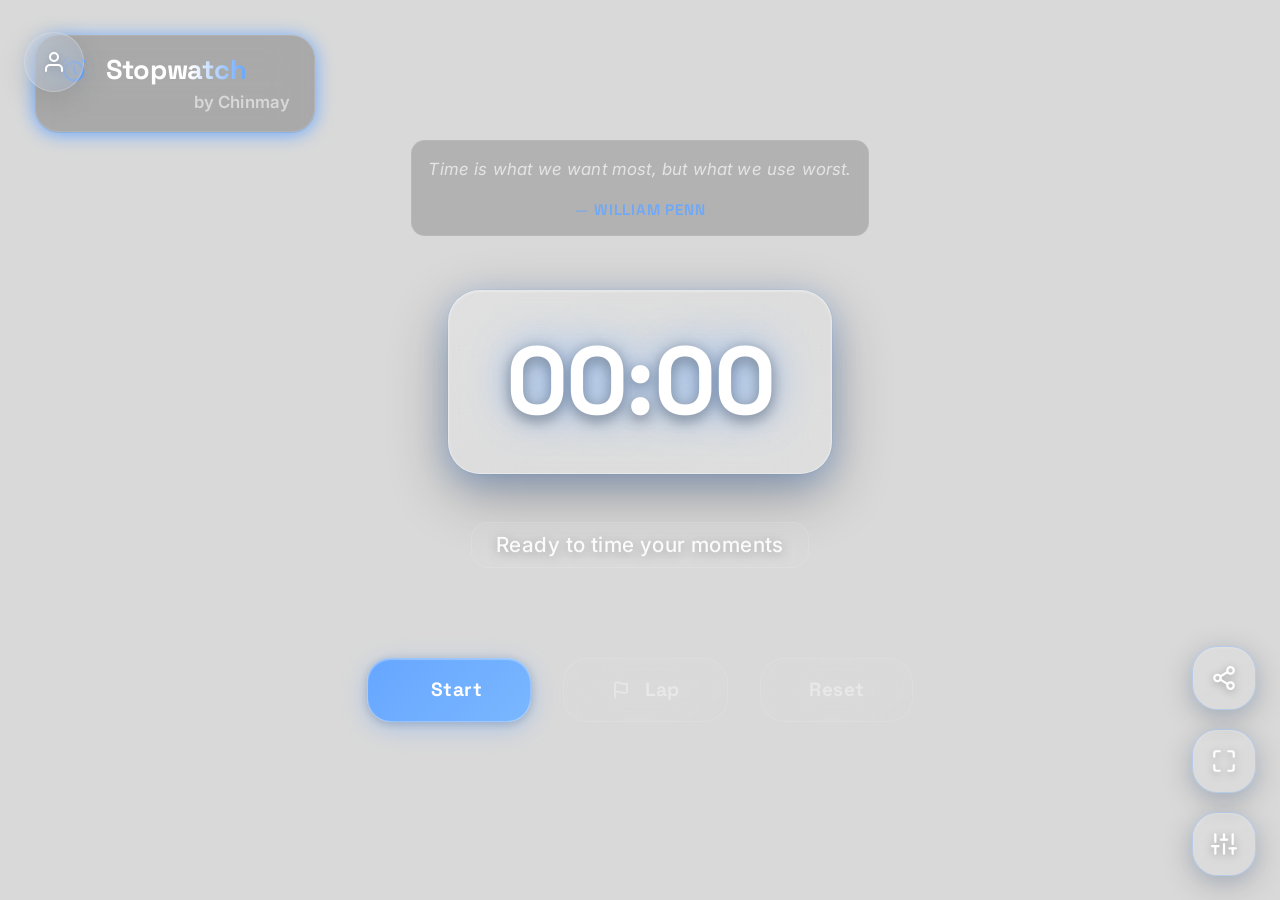
==== commit e0db7c02: "PWA support" ====
--- a/index.html
+++ b/index.html
@@ -2,7 +2,7 @@
 <html lang="en" prefix="og: http://ogp.me/ns#">
 <head>
     <meta charset="UTF-8">
-    <meta name="viewport" content="width=device-width, initial-scale=1.0, maximum-scale=1.0, minimum-scale=1.0, user-scalable=no, viewport-fit=cover">
+    <meta name="viewport" content="width=device-width, initial-scale=1.0, maximum-scale=5.0, minimum-scale=1.0, user-scalable=yes, viewport-fit=cover">
     <title id="pageTitle">00:00 | Aesthetic Stopwatch | Chinmay</title>
     
     <!-- SEO Meta Tags -->
@@ -277,13 +277,12 @@
                 <div class="url-display">
                     <span class="url-text">https://stopwatch.chinmayjha.tech/</span>
                 </div>
-                <button id="copyUrlBtn" class="copy-share-btn" title="Copy link">
+                <button id="copyUrlBtn" class="copy-share-btn" title="Copy link" aria-label="Copy link to clipboard">
                     <svg width="16" height="16" viewBox="0 0 24 24" fill="none" stroke="currentColor" stroke-width="2"><rect x="9" y="9" width="13" height="13" rx="2" ry="2"></rect><path d="M5 15H4a2 2 0 0 1-2-2V4a2 2 0 0 1 2-2h9a2 2 0 0 1 2 2v1"></path></svg>
+                    <span>Copy link</span>
                 </button>
                 <!-- Hidden input for clipboard fallback -->
                 <input type="text" id="shareUrl" value="https://stopwatch.chinmayjha.tech/" readonly style="position:absolute;left:-9999px;opacity:0;pointer-events:none;" tabindex="-1" aria-hidden="true" />
-                    Copy link
-                </button>
             </div>
             <div class="share-social">
                 <button class="social-btn twitter" data-platform="twitter">
--- a/assets/css/styles.css
+++ b/assets/css/styles.css
@@ -1,21 +1,22 @@
 /* === REDESIGNED PREMIUM LAP SECTION === */
 .laps-card {
   width: 100%;
-  max-width: clamp(400px, 85vw, 1000px);
-  margin: clamp(1rem, 3vw, 2rem) auto;
+  max-width: clamp(420px, 88vw, 680px);
+  margin: clamp(1.5rem, 3vw, 2.5rem) auto;
   background: linear-gradient(
     145deg,
-    rgba(255, 255, 255, 0.1) 0%,
-    rgba(255, 255, 255, 0.05) 50%,
-    rgba(255, 255, 255, 0.08) 100%
+    rgba(255, 255, 255, 0.12) 0%,
+    rgba(255, 255, 255, 0.06) 50%,
+    rgba(255, 255, 255, 0.09) 100%
   );
-  border-radius: clamp(1.2rem, 3vw, 2rem);
+  border-radius: clamp(1.5rem, 3vw, 2.5rem);
   box-shadow: 
-    0 8px 40px rgba(0, 0, 0, 0.2),
-    0 4px 20px rgba(102, 166, 255, 0.15),
-    inset 0 1px 2px rgba(255, 255, 255, 0.15);
-  border: 1.5px solid rgba(102, 166, 255, 0.2);
-  backdrop-filter: blur(25px) saturate(150%);
+    0 12px 48px rgba(0, 0, 0, 0.25),
+    0 6px 24px rgba(102, 166, 255, 0.18),
+    inset 0 2px 4px rgba(255, 255, 255, 0.15);
+  border: 1.5px solid rgba(102, 166, 255, 0.25);
+  backdrop-filter: blur(30px) saturate(160%);
+  -webkit-backdrop-filter: blur(30px) saturate(160%);
   overflow: hidden;
   position: relative;
   z-index: 20;
@@ -23,11 +24,11 @@
 }
 .laps-card:hover {
   box-shadow: 
-    0 12px 50px rgba(0, 0, 0, 0.25),
-    0 6px 25px rgba(102, 166, 255, 0.2),
-    inset 0 1px 2px rgba(255, 255, 255, 0.2);
-  border-color: rgba(102, 166, 255, 0.3);
-  transform: translateY(-2px);
+    0 16px 56px rgba(0, 0, 0, 0.28),
+    0 8px 28px rgba(102, 166, 255, 0.22),
+    inset 0 2px 4px rgba(255, 255, 255, 0.2);
+  border-color: rgba(102, 166, 255, 0.35);
+  transform: translateY(-3px);
 }
 
 .laps-card-inner { 
@@ -41,71 +42,76 @@
   display: flex;
   align-items: center;
   justify-content: space-between;
-  padding: clamp(1rem, 3vw, 1.5rem);
+  padding: clamp(1.2rem, 3.5vw, 1.8rem);
   background: linear-gradient(
     135deg,
-    rgba(102, 166, 255, 0.1) 0%,
-    rgba(255, 255, 255, 0.05) 100%
+    rgba(102, 166, 255, 0.12) 0%,
+    rgba(255, 255, 255, 0.06) 100%
   );
-  border-bottom: 1px solid rgba(102, 166, 255, 0.15);
+  border-bottom: 1px solid rgba(102, 166, 255, 0.2);
   position: sticky;
   top: 0;
   z-index: 2;
-  backdrop-filter: blur(20px);
+  backdrop-filter: blur(25px);
+  -webkit-backdrop-filter: blur(25px);
 }
 
 .laps-header-main {
   display: flex;
   align-items: center;
-  gap: clamp(0.6rem, 2vw, 0.8rem);
+  gap: clamp(0.7rem, 2.2vw, 1rem);
 }
 
 .laps-icon { 
-  font-size: clamp(1.3rem, 3vw, 1.5rem);
-  filter: drop-shadow(0 2px 4px rgba(102, 166, 255, 0.3));
+  font-size: clamp(1.4rem, 3.5vw, 1.6rem);
+  filter: drop-shadow(0 2px 6px rgba(102, 166, 255, 0.35));
 }
 
 .laps-title {
   font-family: 'Space Grotesk', sans-serif;
-  font-size: clamp(1rem, 2.5vw, 1.2rem);
+  font-size: clamp(1.1rem, 2.8vw, 1.3rem);
   font-weight: 700;
   color: #fff;
-  letter-spacing: -0.01em;
+  letter-spacing: -0.02em;
   margin: 0;
+  text-shadow: 0 2px 4px rgba(0, 0, 0, 0.2);
 }
 
 .laps-count {
   background: linear-gradient(135deg, 
-    rgba(102, 166, 255, 0.2) 0%, 
-    rgba(102, 166, 255, 0.1) 100%);
+    rgba(102, 166, 255, 0.25) 0%, 
+    rgba(102, 166, 255, 0.15) 100%);
   color: var(--accent-color);
-  font-size: clamp(0.8rem, 2vw, 0.9rem);
-  font-weight: 600;
-  border-radius: 1em;
-  padding: 0.3em 0.8em;
+  font-size: clamp(0.85rem, 2.2vw, 0.95rem);
+  font-weight: 700;
+  border-radius: 1.2em;
+  padding: 0.35em 0.9em;
   margin-left: 0.5em;
-  border: 1px solid rgba(102, 166, 255, 0.3);
-  backdrop-filter: blur(10px);
+  border: 1px solid rgba(102, 166, 255, 0.35);
+  backdrop-filter: blur(12px);
+  -webkit-backdrop-filter: blur(12px);
+  box-shadow: 0 2px 8px rgba(102, 166, 255, 0.2);
 }
 .laps-actions {
   display: flex;
-  gap: clamp(0.4rem, 1.5vw, 0.6rem);
+  gap: clamp(0.5rem, 1.8vw, 0.7rem);
 }
 
 .laps-action {
-  background: rgba(255, 255, 255, 0.1);
-  border: 1px solid rgba(102, 166, 255, 0.2);
-  border-radius: clamp(0.6rem, 2vw, 0.8rem);
-  padding: clamp(0.4em, 1.5vw, 0.6em);
-  color: rgba(255, 255, 255, 0.9);
+  background: rgba(255, 255, 255, 0.12);
+  border: 1px solid rgba(102, 166, 255, 0.25);
+  border-radius: clamp(0.7rem, 2vw, 0.9rem);
+  padding: clamp(0.5em, 1.8vw, 0.65em);
+  color: rgba(255, 255, 255, 0.95);
   display: flex;
   align-items: center;
   justify-content: center;
   transition: all 0.3s cubic-bezier(0.4, 0, 0.2, 1);
   cursor: pointer;
-  min-width: clamp(32px, 7vw, 40px);
-  height: clamp(32px, 7vw, 40px);
-  backdrop-filter: blur(10px);
+  min-width: clamp(36px, 7.5vw, 44px);
+  height: clamp(36px, 7.5vw, 44px);
+  backdrop-filter: blur(12px);
+  -webkit-backdrop-filter: blur(12px);
   position: relative;
   overflow: hidden;
 }
@@ -117,7 +123,7 @@
   left: 0;
   right: 0;
   bottom: 0;
-  background: var(--accent-color);
+  background: linear-gradient(135deg, var(--accent-color) 0%, #7ab7ff 100%);
   opacity: 0;
   transition: opacity 0.3s ease;
 }
@@ -125,73 +131,99 @@
 .laps-action svg {
   position: relative;
   z-index: 1;
-  width: clamp(14px, 3vw, 16px);
-  height: clamp(14px, 3vw, 16px);
+  width: clamp(15px, 3.2vw, 17px);
+  height: clamp(15px, 3.2vw, 17px);
+  transition: transform 0.3s ease;
 }
 
 .laps-action:hover, .laps-action:focus-visible {
   border-color: var(--accent-color);
-  transform: translateY(-2px);
-  box-shadow: 0 4px 12px rgba(102, 166, 255, 0.3);
+  transform: translateY(-2px) scale(1.05);
+  box-shadow: 0 4px 16px rgba(102, 166, 255, 0.35);
+}
+
+.laps-action:hover svg {
+  transform: scale(1.1);
 }
 
 .laps-action:hover::before {
-  opacity: 1;
+  opacity: 0.2;
 }
 
 .laps-action.danger::before {
-  background: #ff6b6b;
+  background: linear-gradient(135deg, #ff6b6b 0%, #ff5252 100%);
 }
 
 .laps-action.danger:hover {
   border-color: #ff6b6b;
-  box-shadow: 0 4px 12px rgba(255, 107, 107, 0.3);
+  box-shadow: 0 4px 16px rgba(255, 107, 107, 0.35);
+}
+
+.laps-action.danger:hover::before {
+  opacity: 0.25;
 }
 .laps-stats-row {
   display: grid;
   grid-template-columns: repeat(3, 1fr);
-  gap: clamp(0.8rem, 3vw, 1.2rem);
-  padding: clamp(0.8rem, 2vw, 1.2rem) clamp(1rem, 3vw, 1.5rem);
-  background: rgba(0, 0, 0, 0.1);
-  border-bottom: 1px solid rgba(102, 166, 255, 0.1);
+  gap: clamp(0.9rem, 3.2vw, 1.4rem);
+  padding: clamp(1rem, 2.5vw, 1.4rem) clamp(1.2rem, 3.5vw, 1.8rem);
+  background: linear-gradient(
+    135deg,
+    rgba(0, 0, 0, 0.15) 0%,
+    rgba(0, 0, 0, 0.08) 100%
+  );
+  border-bottom: 1px solid rgba(102, 166, 255, 0.12);
 }
 
 .laps-stat {
   text-align: center;
-  padding: clamp(0.6rem, 2vw, 0.8rem);
-  background: rgba(255, 255, 255, 0.05);
-  border-radius: clamp(0.6rem, 2vw, 0.8rem);
-  border: 1px solid rgba(102, 166, 255, 0.1);
-  transition: all 0.3s ease;
-  backdrop-filter: blur(10px);
+  padding: clamp(0.8rem, 2.2vw, 1rem);
+  background: linear-gradient(
+    135deg,
+    rgba(255, 255, 255, 0.08) 0%,
+    rgba(255, 255, 255, 0.04) 100%
+  );
+  border-radius: clamp(0.8rem, 2.2vw, 1rem);
+  border: 1px solid rgba(102, 166, 255, 0.15);
+  transition: all 0.3s cubic-bezier(0.4, 0, 0.2, 1);
+  backdrop-filter: blur(15px);
+  -webkit-backdrop-filter: blur(15px);
+  box-shadow: 0 2px 8px rgba(0, 0, 0, 0.1);
 }
 
 .laps-stat:hover {
-  background: rgba(255, 255, 255, 0.08);
-  border-color: rgba(102, 166, 255, 0.2);
-  transform: translateY(-1px);
+  background: linear-gradient(
+    135deg,
+    rgba(255, 255, 255, 0.12) 0%,
+    rgba(255, 255, 255, 0.06) 100%
+  );
+  border-color: rgba(102, 166, 255, 0.25);
+  transform: translateY(-2px);
+  box-shadow: 0 4px 12px rgba(102, 166, 255, 0.15);
 }
 
 .laps-stat-label {
-  font-size: clamp(0.65rem, 1.8vw, 0.75rem);
-  color: rgba(179, 207, 255, 0.8);
+  font-size: clamp(0.7rem, 2vw, 0.8rem);
+  color: rgba(179, 207, 255, 0.85);
   text-transform: uppercase;
-  letter-spacing: 0.05em;
-  margin-bottom: 0.3em;
-  font-weight: 500;
+  letter-spacing: 0.06em;
+  margin-bottom: 0.4em;
+  font-weight: 600;
   display: block;
+  text-shadow: 0 1px 2px rgba(0, 0, 0, 0.2);
 }
 
 .laps-stat-value {
   font-family: 'Space Grotesk', monospace;
-  font-size: clamp(0.9rem, 2.5vw, 1.1rem);
+  font-size: clamp(1rem, 2.8vw, 1.2rem);
   font-weight: 700;
   color: var(--accent-color);
-  text-shadow: 0 2px 4px rgba(102, 166, 255, 0.3);
+  text-shadow: 0 2px 6px rgba(102, 166, 255, 0.35);
   display: block;
+  letter-spacing: -0.01em;
 }
 .laps-list-outer {
-  padding: clamp(0.8rem, 2vw, 1.2rem) clamp(1rem, 3vw, 1.5rem);
+  padding: clamp(1rem, 2.5vw, 1.4rem) clamp(1.2rem, 3.5vw, 1.8rem);
   background: transparent;
   flex: 1;
   display: flex;
@@ -200,110 +232,138 @@
 
 .laps-search {
   width: 100%;
-  margin-bottom: clamp(0.6em, 2vw, 0.8em);
-  padding: clamp(0.6em, 2vw, 0.8em) clamp(0.8em, 2.5vw, 1em);
-  border-radius: clamp(0.6rem, 2vw, 0.8rem);
-  border: 1px solid rgba(102, 166, 255, 0.2);
-  background: rgba(255, 255, 255, 0.08);
-  color: #fff;
-  font-size: clamp(0.85rem, 2.2vw, 0.95rem);
-  font-family: 'Inter', sans-serif;
-  transition: all 0.3s cubic-bezier(0.4, 0, 0.2, 1);
-  backdrop-filter: blur(10px);
-}
-
-.laps-search::placeholder {
-  color: rgba(255, 255, 255, 0.5);
-}
-
-.laps-search:focus {
-  border-color: var(--accent-color);
-  outline: none;
-  background: rgba(255, 255, 255, 0.12);
-  box-shadow: 0 0 0 3px rgba(102, 166, 255, 0.2);
-}
-
-.laps-list {
-  max-height: clamp(180px, 25vh, 300px);
-  overflow-y: auto;
-  display: flex;
-  flex-direction: column;
-  gap: clamp(0.4em, 1.5vw, 0.6em);
-  scroll-behavior: smooth;
-  flex: 1;
-  padding-right: 4px; /* Space for custom scrollbar */
-}
-
-/* Custom scrollbar for lap list */
-.laps-list::-webkit-scrollbar {
-  width: 6px;
-}
-
-.laps-list::-webkit-scrollbar-track {
-  background: rgba(255, 255, 255, 0.1);
-  border-radius: 3px;
-}
-
-.laps-list::-webkit-scrollbar-thumb {
-  background: rgba(102, 166, 255, 0.4);
-  border-radius: 3px;
-}
-
-.laps-list::-webkit-scrollbar-thumb:hover {
-  background: rgba(102, 166, 255, 0.6);
-}
-.laps-empty {
-  text-align: center;
-  color: rgba(179, 207, 255, 0.8);
-  padding: clamp(2em, 6vw, 3em) 0;
-  display: flex;
-  flex-direction: column;
-  align-items: center;
-  gap: clamp(0.4em, 1.5vw, 0.6em);
-  background: rgba(255, 255, 255, 0.02);
-  border-radius: clamp(0.8rem, 2vw, 1rem);
-  border: 1px dashed rgba(102, 166, 255, 0.2);
-  margin: clamp(1rem, 3vw, 1.5rem) 0;
-}
-
-.laps-empty-icon { 
-  font-size: clamp(2rem, 5vw, 2.5rem);
-  opacity: 0.7;
-  filter: drop-shadow(0 2px 4px rgba(102, 166, 255, 0.2));
-}
-
-.laps-empty-title { 
-  font-size: clamp(1rem, 2.5vw, 1.2rem); 
-  font-weight: 600;
-  color: rgba(255, 255, 255, 0.9);
-}
-
-.laps-empty-desc { 
-  font-size: clamp(0.85rem, 2vw, 0.95rem); 
-  color: rgba(179, 207, 255, 0.7);
-  line-height: 1.4;
-}
-/* Enhanced lap row styling */
-.lap-row {
-  display: flex;
-  align-items: center;
-  justify-content: space-between;
+  margin-bottom: clamp(0.8em, 2.2vw, 1em);
+  padding: clamp(0.7em, 2.2vw, 0.9em) clamp(1em, 2.8vw, 1.2em);
+  border-radius: clamp(0.7rem, 2.2vw, 0.9rem);
+  border: 1px solid rgba(102, 166, 255, 0.25);
   background: linear-gradient(
     135deg,
     rgba(255, 255, 255, 0.1) 0%,
     rgba(255, 255, 255, 0.06) 100%
   );
-  border: 1px solid rgba(102, 166, 255, 0.15);
-  border-radius: clamp(0.7rem, 2vw, 1rem);
-  padding: clamp(0.7em, 2vw, 0.9em) clamp(0.8em, 2.5vw, 1.2em);
+  color: #fff;
+  font-size: clamp(0.9rem, 2.4vw, 1rem);
   font-family: 'Inter', sans-serif;
-  font-size: clamp(0.9em, 2.2vw, 1em);
+  transition: all 0.3s cubic-bezier(0.4, 0, 0.2, 1);
+  backdrop-filter: blur(12px);
+  -webkit-backdrop-filter: blur(12px);
+  box-shadow: 0 2px 8px rgba(0, 0, 0, 0.08);
+}
+
+.laps-search::placeholder {
+  color: rgba(255, 255, 255, 0.55);
+}
+
+.laps-search:focus {
+  border-color: var(--accent-color);
+  outline: none;
+  background: linear-gradient(
+    135deg,
+    rgba(255, 255, 255, 0.14) 0%,
+    rgba(255, 255, 255, 0.08) 100%
+  );
+  box-shadow: 0 0 0 3px rgba(102, 166, 255, 0.25), 0 2px 12px rgba(102, 166, 255, 0.15);
+}
+
+.laps-list {
+  max-height: clamp(200px, 28vh, 320px);
+  overflow-y: auto;
+  display: flex;
+  flex-direction: column;
+  gap: clamp(0.5em, 1.8vw, 0.7em);
+  scroll-behavior: smooth;
+  flex: 1;
+  padding-right: 6px; /* Space for custom scrollbar */
+}
+
+/* Custom scrollbar for lap list */
+.laps-list::-webkit-scrollbar {
+  width: 7px;
+}
+
+.laps-list::-webkit-scrollbar-track {
+  background: rgba(255, 255, 255, 0.08);
+  border-radius: 4px;
+  margin: 4px 0;
+}
+
+.laps-list::-webkit-scrollbar-thumb {
+  background: linear-gradient(
+    135deg,
+    rgba(102, 166, 255, 0.5) 0%,
+    rgba(102, 166, 255, 0.35) 100%
+  );
+  border-radius: 4px;
+  transition: background 0.3s ease;
+}
+
+.laps-list::-webkit-scrollbar-thumb:hover {
+  background: linear-gradient(
+    135deg,
+    rgba(102, 166, 255, 0.7) 0%,
+    rgba(102, 166, 255, 0.5) 100%
+  );
+}
+.laps-empty {
+  text-align: center;
+  color: rgba(179, 207, 255, 0.85);
+  padding: clamp(2.5em, 7vw, 3.5em) clamp(1em, 3vw, 1.5em);
+  display: flex;
+  flex-direction: column;
+  align-items: center;
+  gap: clamp(0.5em, 1.8vw, 0.8em);
+  background: linear-gradient(
+    135deg,
+    rgba(255, 255, 255, 0.04) 0%,
+    rgba(255, 255, 255, 0.02) 100%
+  );
+  border-radius: clamp(1rem, 2.5vw, 1.3rem);
+  border: 1.5px dashed rgba(102, 166, 255, 0.25);
+  margin: clamp(1rem, 3.5vw, 1.5rem) 0;
+  backdrop-filter: blur(10px);
+  -webkit-backdrop-filter: blur(10px);
+}
+
+.laps-empty-icon { 
+  font-size: clamp(2.2rem, 5.5vw, 2.8rem);
+  opacity: 0.75;
+  filter: drop-shadow(0 3px 6px rgba(102, 166, 255, 0.25));
+}
+
+.laps-empty-title { 
+  font-size: clamp(1.05rem, 2.8vw, 1.25rem); 
+  font-weight: 600;
+  color: rgba(255, 255, 255, 0.95);
+  text-shadow: 0 1px 3px rgba(0, 0, 0, 0.2);
+}
+
+.laps-empty-desc { 
+  font-size: clamp(0.9rem, 2.2vw, 1rem); 
+  color: rgba(179, 207, 255, 0.75);
+  line-height: 1.5;
+}
+/* Enhanced lap row styling */
+.lap-row {
+  display: flex;
+  align-items: center;
+  justify-content: space-between;
+  background: linear-gradient(
+    135deg,
+    rgba(255, 255, 255, 0.12) 0%,
+    rgba(255, 255, 255, 0.07) 100%
+  );
+  border: 1px solid rgba(102, 166, 255, 0.18);
+  border-radius: clamp(0.8rem, 2.2vw, 1.2rem);
+  padding: clamp(0.8em, 2.2vw, 1em) clamp(1em, 2.8vw, 1.4em);
+  font-family: 'Inter', sans-serif;
+  font-size: clamp(0.95em, 2.4vw, 1.05em);
   color: #fff;
   box-shadow: 
-    0 2px 8px rgba(0, 0, 0, 0.1),
-    0 1px 4px rgba(102, 166, 255, 0.1);
+    0 3px 10px rgba(0, 0, 0, 0.12),
+    0 2px 6px rgba(102, 166, 255, 0.12);
   transition: all 0.3s cubic-bezier(0.4, 0, 0.2, 1);
-  backdrop-filter: blur(10px);
+  backdrop-filter: blur(12px);
+  -webkit-backdrop-filter: blur(12px);
   position: relative;
   overflow: hidden;
 }
@@ -318,18 +378,19 @@
   background: linear-gradient(135deg, var(--accent-color) 0%, #7ab7ff 100%);
   opacity: 0;
   transition: opacity 0.3s ease;
+  z-index: 0;
 }
 
 .lap-row:hover {
-  transform: translateY(-2px);
-  border-color: rgba(102, 166, 255, 0.4);
+  transform: translateY(-3px) scale(1.01);
+  border-color: rgba(102, 166, 255, 0.45);
   box-shadow: 
-    0 4px 16px rgba(0, 0, 0, 0.15),
-    0 2px 8px rgba(102, 166, 255, 0.2);
+    0 6px 20px rgba(0, 0, 0, 0.18),
+    0 3px 12px rgba(102, 166, 255, 0.25);
 }
 
 .lap-row:hover::before {
-  opacity: 0.9;
+  opacity: 0.15;
 }
 
 .lap-row > * {
@@ -340,19 +401,31 @@
 .lap-row .lap-num {
   font-weight: 700;
   color: var(--accent-color);
-  font-size: clamp(0.9em, 2.2vw, 1.1em);
-  min-width: clamp(2em, 5vw, 2.5em);
+  font-size: clamp(0.95em, 2.4vw, 1.15em);
+  min-width: clamp(2.2em, 5.5vw, 2.8em);
   text-align: center;
-  background: rgba(102, 166, 255, 0.15);
+  background: linear-gradient(
+    135deg,
+    rgba(102, 166, 255, 0.2) 0%,
+    rgba(102, 166, 255, 0.12) 100%
+  );
   border-radius: 50%;
-  padding: 0.2em;
-  border: 1px solid rgba(102, 166, 255, 0.3);
+  padding: 0.3em;
+  border: 1px solid rgba(102, 166, 255, 0.35);
+  box-shadow: 0 2px 6px rgba(102, 166, 255, 0.15);
+  transition: all 0.3s ease;
 }
 
 .lap-row:hover .lap-num {
   color: #fff;
-  background: rgba(255, 255, 255, 0.2);
-  border-color: rgba(255, 255, 255, 0.4);
+  background: linear-gradient(
+    135deg,
+    rgba(255, 255, 255, 0.25) 0%,
+    rgba(255, 255, 255, 0.15) 100%
+  );
+  border-color: rgba(255, 255, 255, 0.45);
+  box-shadow: 0 2px 8px rgba(255, 255, 255, 0.2);
+  transform: scale(1.05);
 }
 
 .lap-row .lap-segment { 
@@ -360,87 +433,88 @@
   font-family: 'Space Grotesk', monospace;
   flex: 1;
   text-align: center;
-  font-size: clamp(0.95em, 2.3vw, 1.1em);
+  font-size: clamp(1em, 2.5vw, 1.15em);
+  letter-spacing: -0.01em;
+  text-shadow: 0 1px 3px rgba(0, 0, 0, 0.2);
 }
 
 .lap-row .lap-total {
-  font-size: clamp(0.8em, 2vw, 0.9em);
-  color: rgba(179, 207, 255, 0.8);
+  font-size: clamp(0.85em, 2.2vw, 0.95em);
+  color: rgba(179, 207, 255, 0.85);
   font-weight: 500;
   text-align: right;
-  min-width: clamp(4em, 10vw, 5em);
+  min-width: clamp(4.5em, 11vw, 5.5em);
+  transition: color 0.3s ease;
 }
 
 .lap-row:hover .lap-total {
-  color: rgba(255, 255, 255, 0.8);
+  color: rgba(255, 255, 255, 0.85);
 }
 
 .lap-row .lap-copy-btn {
-  background: rgba(255, 255, 255, 0.1);
-  border: 1px solid rgba(255, 255, 255, 0.2);
-  color: rgba(179, 207, 255, 0.8);
+  background: rgba(255, 255, 255, 0.12);
+  border: 1px solid rgba(255, 255, 255, 0.25);
+  color: rgba(179, 207, 255, 0.85);
   cursor: pointer;
-  font-size: clamp(0.8em, 2vw, 0.9em);
-  padding: clamp(0.3em, 1vw, 0.4em);
-  border-radius: clamp(0.4rem, 1.5vw, 0.6rem);
-  transition: all 0.3s ease;
-  width: clamp(28px, 6vw, 32px);
-  height: clamp(28px, 6vw, 32px);
+  font-size: clamp(0.85em, 2.2vw, 0.95em);
+  padding: clamp(0.35em, 1.2vw, 0.45em);
+  border-radius: clamp(0.5rem, 1.8vw, 0.7rem);
+  transition: all 0.3s cubic-bezier(0.4, 0, 0.2, 1);
+  width: clamp(30px, 6.5vw, 36px);
+  height: clamp(30px, 6.5vw, 36px);
   display: flex;
   align-items: center;
   justify-content: center;
-  margin-left: clamp(0.5em, 2vw, 0.8em);
+  margin-left: clamp(0.6em, 2.2vw, 0.9em);
 }
 
 .lap-row .lap-copy-btn:hover,
 .lap-row .lap-copy-btn:focus-visible {
   background: rgba(255, 255, 255, 0.2);
   color: #fff;
-  border-color: rgba(255, 255, 255, 0.4);
-  transform: scale(1.1);
+  border-color: rgba(255, 255, 255, 0.45);
+  transform: scale(1.15);
+  box-shadow: 0 2px 8px rgba(102, 166, 255, 0.2);
 }
 /* Responsive lap section styles */
 @media (min-width: 600px) and (max-width: 900px) {
   .laps-card {
-    max-width: 90vw;
-    margin: 2rem auto;
-    position: relative;
+    max-width: 92vw;
+    margin: 2.5rem auto;
+    border-radius: 2rem;
   }
 
   .laps-list {
-    max-height: 45vh;
+    max-height: 48vh;
   }
 
   .laps-stats-row {
-    gap: 0.8rem;
-    padding: 1rem;
+    gap: 1rem;
+    padding: 1.2rem 1.4rem;
   }
 
   .laps-header {
-    padding: 1.2rem;
+    padding: 1.4rem 1.6rem;
   }
 
   .lap-row {
-    padding: 0.8em 1em;
+    padding: 0.9em 1.2em;
+  }
+  
+  .lap-row .lap-num {
+    min-width: 2.5em;
   }
 }
 
 @media (max-width: 599px) {
   .laps-card {
-    max-width: 100vw;
-    border-radius: 1.2rem;
+    max-width: calc(100vw - 2rem);
+    border-radius: 1.5rem;
     box-shadow: 
-      0 8px 40px rgba(0, 0, 0, 0.25),
-      0 4px 20px rgba(102, 166, 255, 0.15);
-    position: relative;
-    left: auto;
-    right: auto;
-    bottom: auto;
-    margin: 1.5rem auto 2rem;
+      0 10px 45px rgba(0, 0, 0, 0.28),
+      0 5px 22px rgba(102, 166, 255, 0.18);
+    margin: 1.5rem 1rem 2.5rem;
     z-index: 20;
-    max-height: none;
-    display: flex;
-    flex-direction: column;
   }
 
   .laps-card-inner {
@@ -450,25 +524,183 @@
     overflow: visible;
   }
 
+  .laps-header {
+    padding: 1.2rem;
+    border-radius: 1.5rem 1.5rem 0 0;
+  }
+
+  .laps-header-main {
+    gap: 0.7rem;
+  }
+
+  .laps-title {
+    font-size: 1.1rem;
+  }
+
+  .laps-icon {
+    font-size: 1.35rem;
+  }
+
+  .laps-count {
+    font-size: 0.85rem;
+    padding: 0.3em 0.75em;
+  }
+
+  .laps-actions {
+    gap: 0.5rem;
+  }
+
+  .laps-action {
+    min-width: 36px;
+    height: 36px;
+  }
+
   .laps-list {
-    max-height: 40vh;
+    max-height: 42vh;
     flex: 1;
+    gap: 0.6em;
   }
 
   .laps-list-outer { 
-    padding-bottom: 1.2rem;
+    padding: 1rem 1.2rem 1.4rem;
     flex: 1;
     overflow-y: auto;
     overflow-x: hidden;
   }
 
   .laps-stats-row {
-    padding: 0.8rem 1rem;
+    padding: 1rem;
+    gap: 0.7rem;
+  }
+
+  .laps-stat {
+    padding: 0.7rem 0.4rem;
+    border-radius: 0.8rem;
+  }
+
+  .laps-stat-label {
+    font-size: 0.7rem;
+    margin-bottom: 0.35em;
+  }
+
+  .laps-stat-value {
+    font-size: 1rem;
+  }
+
+  .laps-search {
+    padding: 0.7em 1em;
+    font-size: 0.9rem;
+    margin-bottom: 0.8em;
+  }
+
+  .lap-row {
+    padding: 0.8em 0.9em;
+    font-size: 0.95em;
+    border-radius: 0.8rem;
+  }
+
+  .lap-row .lap-num {
+    min-width: 2.2em;
+    font-size: 0.9em;
+  }
+
+  .lap-row .lap-segment {
+    font-size: 1em;
+  }
+
+  .lap-row .lap-total {
+    font-size: 0.85em;
+    min-width: 4.5em;
+  }
+
+  .lap-row .lap-copy-btn {
+    width: 30px;
+    height: 30px;
+    font-size: 0.85em;
+    margin-left: 0.6em;
+  }
+
+  .laps-empty {
+    padding: 2.5em 1em;
+    margin: 1rem 0;
+  }
+
+  .laps-empty-icon {
+    font-size: 2.2rem;
+  }
+
+  .laps-empty-title {
+    font-size: 1.05rem;
+  }
+
+  .laps-empty-desc {
+    font-size: 0.9rem;
+  }
+}
+
+/* Extra small devices optimization */
+@media (max-width: 380px) {
+  .laps-card {
+    max-width: calc(100vw - 1.5rem);
+    margin: 1rem 0.75rem 2rem;
+    border-radius: 1.3rem;
+  }
+
+  .laps-header {
+    padding: 1rem;
+  }
+
+  .laps-header-main {
     gap: 0.6rem;
   }
 
+  .laps-title {
+    font-size: 1rem;
+  }
+
+  .laps-icon {
+    font-size: 1.25rem;
+  }
+
+  .laps-count {
+    font-size: 0.8rem;
+    padding: 0.28em 0.7em;
+  }
+
+  .laps-action {
+    min-width: 32px;
+    height: 32px;
+  }
+
+  .laps-action svg {
+    width: 14px;
+    height: 14px;
+  }
+
+  .laps-stats-row {
+    padding: 0.9rem;
+    gap: 0.6rem;
+  }
+
   .laps-stat {
-    padding: 0.5rem 0.3rem;
+    padding: 0.6rem 0.3rem;
+  }
+
+  .laps-stat-label {
+    font-size: 0.65rem;
+  }
+
+  .laps-stat-value {
+    font-size: 0.95rem;
+  }
+
+  .laps-list-outer {
+    padding: 0.9rem 1rem 1.2rem;
+  }
+
+  .laps-search {
+    padding: 0.65em 0.9em;
+    font-size: 0.85rem;
   }
 
   .lap-row {
@@ -479,12 +711,23 @@
   .lap-row .lap-num {
     min-width: 2em;
     font-size: 0.85em;
+    padding: 0.25em;
+  }
+
+  .lap-row .lap-segment {
+    font-size: 0.95em;
+  }
+
+  .lap-row .lap-total {
+    font-size: 0.8em;
+    min-width: 4em;
   }
 
   .lap-row .lap-copy-btn {
     width: 28px;
     height: 28px;
     font-size: 0.8em;
+    margin-left: 0.5em;
   }
 }
 /* --- PREMIUM NAVBAR --- */
@@ -4695,3 +4938,261 @@
   .timer-premium { max-width: 1500px; }
   .laps-card { max-width: 1300px; }
 }
+
+/* === ENHANCED MOBILE TOUCH INTERACTIONS === */
+@media (max-width: 768px) {
+  /* Improve button sizes for better touch targets */
+  .control-btn-premium {
+    min-height: 50px;
+    padding: 0.9rem 1.8rem;
+    font-size: 1rem;
+  }
+
+  .fab-btn {
+    width: 56px;
+    height: 56px;
+  }
+
+  .laps-action {
+    min-width: 42px;
+    height: 42px;
+  }
+
+  /* Better spacing for mobile */
+  .button-group-premium {
+    gap: 0.9rem;
+    padding: 0 1rem;
+  }
+
+  /* Optimize timer display */
+  .time-premium {
+    font-size: clamp(3rem, 12vw, 5rem);
+    letter-spacing: -0.02em;
+  }
+
+  .subtitle-premium {
+    font-size: clamp(0.9rem, 3.5vw, 1.1rem);
+    padding: 0 1rem;
+  }
+
+  /* Better modal positioning */
+  .share-modal-enhanced,
+  .developer-modal {
+    max-width: 95vw;
+    max-height: 85vh;
+    overflow-y: auto;
+  }
+
+  /* Settings panel full width on mobile */
+  .settings-panel {
+    width: 100%;
+    max-width: 100%;
+  }
+
+  /* Optimize quote container */
+  .quote-container {
+    padding: 1rem;
+    margin: 1rem auto;
+  }
+
+  .quote-text {
+    font-size: clamp(0.9rem, 3.5vw, 1rem);
+    line-height: 1.5;
+  }
+}
+
+/* === SAFE AREA HANDLING FOR NOTCHED DEVICES === */
+@supports (padding: max(0px)) {
+  body {
+    padding-left: max(0px, env(safe-area-inset-left));
+    padding-right: max(0px, env(safe-area-inset-right));
+  }
+
+  .navbar-premium {
+    padding-left: max(1.5rem, calc(1.5rem + env(safe-area-inset-left)));
+    padding-right: max(1.5rem, calc(1.5rem + env(safe-area-inset-right)));
+    padding-top: max(1rem, env(safe-area-inset-top));
+  }
+
+  .fab-group {
+    bottom: max(1.5rem, calc(1.5rem + env(safe-area-inset-bottom)));
+    right: max(1.5rem, calc(1.5rem + env(safe-area-inset-right)));
+  }
+
+  .developer-info-btn {
+    bottom: max(1.5rem, calc(1.5rem + env(safe-area-inset-bottom)));
+    left: max(1.5rem, calc(1.5rem + env(safe-area-inset-left)));
+  }
+}
+
+/* === IMPROVED LOADING STATES === */
+.loading {
+  opacity: 0.6;
+  pointer-events: none;
+  cursor: wait;
+}
+
+.loading::after {
+  content: '';
+  position: absolute;
+  top: 50%;
+  left: 50%;
+  width: 24px;
+  height: 24px;
+  margin: -12px 0 0 -12px;
+  border: 3px solid rgba(255, 255, 255, 0.3);
+  border-top-color: var(--accent-color);
+  border-radius: 50%;
+  animation: spin 0.8s linear infinite;
+}
+
+@keyframes spin {
+  to { transform: rotate(360deg); }
+}
+
+/* === BETTER FOCUS STATES FOR ACCESSIBILITY === */
+button:focus-visible,
+a:focus-visible,
+input:focus-visible {
+  outline: 3px solid var(--accent-color);
+  outline-offset: 3px;
+  border-radius: var(--radius-sm);
+}
+
+/* === SMOOTH TRANSITIONS FOR THEME CHANGES === */
+html.theme-transitioning,
+html.theme-transitioning *,
+html.theme-transitioning *::before,
+html.theme-transitioning *::after {
+  transition: background-color 0.3s ease, color 0.3s ease, border-color 0.3s ease !important;
+}
+
+/* === OFFLINE INDICATOR === */
+.offline-indicator {
+  position: fixed;
+  top: 80px;
+  left: 50%;
+  transform: translateX(-50%);
+  background: rgba(255, 107, 107, 0.95);
+  color: #fff;
+  padding: 0.75rem 1.5rem;
+  border-radius: var(--radius-md);
+  font-size: 0.9rem;
+  font-weight: 600;
+  box-shadow: 0 4px 16px rgba(255, 107, 107, 0.4);
+  backdrop-filter: blur(10px);
+  -webkit-backdrop-filter: blur(10px);
+  z-index: calc(var(--z-modal) + 10);
+  opacity: 0;
+  pointer-events: none;
+  transition: opacity 0.3s ease, transform 0.3s ease;
+}
+
+.offline-indicator.show {
+  opacity: 1;
+  pointer-events: auto;
+}
+
+.offline-indicator.online {
+  background: rgba(78, 205, 196, 0.95);
+  box-shadow: 0 4px 16px rgba(78, 205, 196, 0.4);
+}
+
+/* === INSTALL PROMPT STYLING === */
+.install-btn {
+  display: flex;
+  align-items: center;
+  gap: 0.5rem;
+  background: linear-gradient(135deg, var(--accent-color) 0%, #7ab7ff 100%);
+  color: #fff;
+  border: none;
+  padding: 0.65rem 1.2rem;
+  border-radius: var(--radius-md);
+  font-size: 0.9rem;
+  font-weight: 600;
+  cursor: pointer;
+  box-shadow: 0 4px 16px rgba(102, 166, 255, 0.35);
+  transition: all 0.3s cubic-bezier(0.4, 0, 0.2, 1);
+  white-space: nowrap;
+}
+
+.install-btn:hover {
+  transform: translateY(-2px);
+  box-shadow: 0 6px 20px rgba(102, 166, 255, 0.45);
+}
+
+.install-btn:active {
+  transform: translateY(0);
+}
+
+.install-btn-navbar {
+  margin-left: auto;
+}
+
+/* === UPDATE NOTIFICATION === */
+.update-notification {
+  position: fixed;
+  bottom: -100px;
+  left: 50%;
+  transform: translateX(-50%);
+  background: rgba(102, 166, 255, 0.95);
+  color: #fff;
+  padding: 1rem 1.5rem;
+  border-radius: var(--radius-md);
+  box-shadow: 0 4px 20px rgba(102, 166, 255, 0.4);
+  backdrop-filter: blur(15px);
+  -webkit-backdrop-filter: blur(15px);
+  z-index: calc(var(--z-modal) + 10);
+  transition: bottom 0.4s cubic-bezier(0.4, 0, 0.2, 1);
+  display: flex;
+  align-items: center;
+  gap: 1rem;
+}
+
+.update-notification.show {
+  bottom: 2rem;
+}
+
+.update-notification button {
+  background: rgba(255, 255, 255, 0.2);
+  border: 1px solid rgba(255, 255, 255, 0.3);
+  color: #fff;
+  padding: 0.5rem 1rem;
+  border-radius: var(--radius-sm);
+  font-weight: 600;
+  cursor: pointer;
+  transition: all 0.2s ease;
+}
+
+.update-notification button:hover {
+  background: rgba(255, 255, 255, 0.3);
+  transform: scale(1.05);
+}
+
+/* === IMPROVED SCROLLBAR STYLING === */
+::-webkit-scrollbar {
+  width: 10px;
+  height: 10px;
+}
+
+::-webkit-scrollbar-track {
+  background: rgba(255, 255, 255, 0.05);
+  border-radius: 5px;
+}
+
+::-webkit-scrollbar-thumb {
+  background: linear-gradient(135deg, var(--accent-color) 0%, #7ab7ff 100%);
+  border-radius: 5px;
+  transition: background 0.3s ease;
+}
+
+::-webkit-scrollbar-thumb:hover {
+  background: linear-gradient(135deg, #7ab7ff 0%, var(--accent-color) 100%);
+}
+
+/* Firefox scrollbar */
+* {
+  scrollbar-width: thin;
+  scrollbar-color: var(--accent-color) rgba(255, 255, 255, 0.05);
+}
+
--- a/assets/css/styles.css
+++ b/assets/css/styles.css
@@ -1,21 +1,22 @@
 /* === REDESIGNED PREMIUM LAP SECTION === */
 .laps-card {
   width: 100%;
-  max-width: clamp(400px, 85vw, 1000px);
-  margin: clamp(1rem, 3vw, 2rem) auto;
+  max-width: clamp(420px, 88vw, 680px);
+  margin: clamp(1.5rem, 3vw, 2.5rem) auto;
   background: linear-gradient(
     145deg,
-    rgba(255, 255, 255, 0.1) 0%,
-    rgba(255, 255, 255, 0.05) 50%,
-    rgba(255, 255, 255, 0.08) 100%
+    rgba(255, 255, 255, 0.12) 0%,
+    rgba(255, 255, 255, 0.06) 50%,
+    rgba(255, 255, 255, 0.09) 100%
   );
-  border-radius: clamp(1.2rem, 3vw, 2rem);
+  border-radius: clamp(1.5rem, 3vw, 2.5rem);
   box-shadow: 
-    0 8px 40px rgba(0, 0, 0, 0.2),
-    0 4px 20px rgba(102, 166, 255, 0.15),
-    inset 0 1px 2px rgba(255, 255, 255, 0.15);
-  border: 1.5px solid rgba(102, 166, 255, 0.2);
-  backdrop-filter: blur(25px) saturate(150%);
+    0 12px 48px rgba(0, 0, 0, 0.25),
+    0 6px 24px rgba(102, 166, 255, 0.18),
+    inset 0 2px 4px rgba(255, 255, 255, 0.15);
+  border: 1.5px solid rgba(102, 166, 255, 0.25);
+  backdrop-filter: blur(30px) saturate(160%);
+  -webkit-backdrop-filter: blur(30px) saturate(160%);
   overflow: hidden;
   position: relative;
   z-index: 20;
@@ -23,11 +24,11 @@
 }
 .laps-card:hover {
   box-shadow: 
-    0 12px 50px rgba(0, 0, 0, 0.25),
-    0 6px 25px rgba(102, 166, 255, 0.2),
-    inset 0 1px 2px rgba(255, 255, 255, 0.2);
-  border-color: rgba(102, 166, 255, 0.3);
-  transform: translateY(-2px);
+    0 16px 56px rgba(0, 0, 0, 0.28),
+    0 8px 28px rgba(102, 166, 255, 0.22),
+    inset 0 2px 4px rgba(255, 255, 255, 0.2);
+  border-color: rgba(102, 166, 255, 0.35);
+  transform: translateY(-3px);
 }
 
 .laps-card-inner { 
@@ -41,71 +42,76 @@
   display: flex;
   align-items: center;
   justify-content: space-between;
-  padding: clamp(1rem, 3vw, 1.5rem);
+  padding: clamp(1.2rem, 3.5vw, 1.8rem);
   background: linear-gradient(
     135deg,
-    rgba(102, 166, 255, 0.1) 0%,
-    rgba(255, 255, 255, 0.05) 100%
+    rgba(102, 166, 255, 0.12) 0%,
+    rgba(255, 255, 255, 0.06) 100%
   );
-  border-bottom: 1px solid rgba(102, 166, 255, 0.15);
+  border-bottom: 1px solid rgba(102, 166, 255, 0.2);
   position: sticky;
   top: 0;
   z-index: 2;
-  backdrop-filter: blur(20px);
+  backdrop-filter: blur(25px);
+  -webkit-backdrop-filter: blur(25px);
 }
 
 .laps-header-main {
   display: flex;
   align-items: center;
-  gap: clamp(0.6rem, 2vw, 0.8rem);
+  gap: clamp(0.7rem, 2.2vw, 1rem);
 }
 
 .laps-icon { 
-  font-size: clamp(1.3rem, 3vw, 1.5rem);
-  filter: drop-shadow(0 2px 4px rgba(102, 166, 255, 0.3));
+  font-size: clamp(1.4rem, 3.5vw, 1.6rem);
+  filter: drop-shadow(0 2px 6px rgba(102, 166, 255, 0.35));
 }
 
 .laps-title {
   font-family: 'Space Grotesk', sans-serif;
-  font-size: clamp(1rem, 2.5vw, 1.2rem);
+  font-size: clamp(1.1rem, 2.8vw, 1.3rem);
   font-weight: 700;
   color: #fff;
-  letter-spacing: -0.01em;
+  letter-spacing: -0.02em;
   margin: 0;
+  text-shadow: 0 2px 4px rgba(0, 0, 0, 0.2);
 }
 
 .laps-count {
   background: linear-gradient(135deg, 
-    rgba(102, 166, 255, 0.2) 0%, 
-    rgba(102, 166, 255, 0.1) 100%);
+    rgba(102, 166, 255, 0.25) 0%, 
+    rgba(102, 166, 255, 0.15) 100%);
   color: var(--accent-color);
-  font-size: clamp(0.8rem, 2vw, 0.9rem);
-  font-weight: 600;
-  border-radius: 1em;
-  padding: 0.3em 0.8em;
+  font-size: clamp(0.85rem, 2.2vw, 0.95rem);
+  font-weight: 700;
+  border-radius: 1.2em;
+  padding: 0.35em 0.9em;
   margin-left: 0.5em;
-  border: 1px solid rgba(102, 166, 255, 0.3);
-  backdrop-filter: blur(10px);
+  border: 1px solid rgba(102, 166, 255, 0.35);
+  backdrop-filter: blur(12px);
+  -webkit-backdrop-filter: blur(12px);
+  box-shadow: 0 2px 8px rgba(102, 166, 255, 0.2);
 }
 .laps-actions {
   display: flex;
-  gap: clamp(0.4rem, 1.5vw, 0.6rem);
+  gap: clamp(0.5rem, 1.8vw, 0.7rem);
 }
 
 .laps-action {
-  background: rgba(255, 255, 255, 0.1);
-  border: 1px solid rgba(102, 166, 255, 0.2);
-  border-radius: clamp(0.6rem, 2vw, 0.8rem);
-  padding: clamp(0.4em, 1.5vw, 0.6em);
-  color: rgba(255, 255, 255, 0.9);
+  background: rgba(255, 255, 255, 0.12);
+  border: 1px solid rgba(102, 166, 255, 0.25);
+  border-radius: clamp(0.7rem, 2vw, 0.9rem);
+  padding: clamp(0.5em, 1.8vw, 0.65em);
+  color: rgba(255, 255, 255, 0.95);
   display: flex;
   align-items: center;
   justify-content: center;
   transition: all 0.3s cubic-bezier(0.4, 0, 0.2, 1);
   cursor: pointer;
-  min-width: clamp(32px, 7vw, 40px);
-  height: clamp(32px, 7vw, 40px);
-  backdrop-filter: blur(10px);
+  min-width: clamp(36px, 7.5vw, 44px);
+  height: clamp(36px, 7.5vw, 44px);
+  backdrop-filter: blur(12px);
+  -webkit-backdrop-filter: blur(12px);
   position: relative;
   overflow: hidden;
 }
@@ -117,7 +123,7 @@
   left: 0;
   right: 0;
   bottom: 0;
-  background: var(--accent-color);
+  background: linear-gradient(135deg, var(--accent-color) 0%, #7ab7ff 100%);
   opacity: 0;
   transition: opacity 0.3s ease;
 }
@@ -125,73 +131,99 @@
 .laps-action svg {
   position: relative;
   z-index: 1;
-  width: clamp(14px, 3vw, 16px);
-  height: clamp(14px, 3vw, 16px);
+  width: clamp(15px, 3.2vw, 17px);
+  height: clamp(15px, 3.2vw, 17px);
+  transition: transform 0.3s ease;
 }
 
 .laps-action:hover, .laps-action:focus-visible {
   border-color: var(--accent-color);
-  transform: translateY(-2px);
-  box-shadow: 0 4px 12px rgba(102, 166, 255, 0.3);
+  transform: translateY(-2px) scale(1.05);
+  box-shadow: 0 4px 16px rgba(102, 166, 255, 0.35);
+}
+
+.laps-action:hover svg {
+  transform: scale(1.1);
 }
 
 .laps-action:hover::before {
-  opacity: 1;
+  opacity: 0.2;
 }
 
 .laps-action.danger::before {
-  background: #ff6b6b;
+  background: linear-gradient(135deg, #ff6b6b 0%, #ff5252 100%);
 }
 
 .laps-action.danger:hover {
   border-color: #ff6b6b;
-  box-shadow: 0 4px 12px rgba(255, 107, 107, 0.3);
+  box-shadow: 0 4px 16px rgba(255, 107, 107, 0.35);
+}
+
+.laps-action.danger:hover::before {
+  opacity: 0.25;
 }
 .laps-stats-row {
   display: grid;
   grid-template-columns: repeat(3, 1fr);
-  gap: clamp(0.8rem, 3vw, 1.2rem);
-  padding: clamp(0.8rem, 2vw, 1.2rem) clamp(1rem, 3vw, 1.5rem);
-  background: rgba(0, 0, 0, 0.1);
-  border-bottom: 1px solid rgba(102, 166, 255, 0.1);
+  gap: clamp(0.9rem, 3.2vw, 1.4rem);
+  padding: clamp(1rem, 2.5vw, 1.4rem) clamp(1.2rem, 3.5vw, 1.8rem);
+  background: linear-gradient(
+    135deg,
+    rgba(0, 0, 0, 0.15) 0%,
+    rgba(0, 0, 0, 0.08) 100%
+  );
+  border-bottom: 1px solid rgba(102, 166, 255, 0.12);
 }
 
 .laps-stat {
   text-align: center;
-  padding: clamp(0.6rem, 2vw, 0.8rem);
-  background: rgba(255, 255, 255, 0.05);
-  border-radius: clamp(0.6rem, 2vw, 0.8rem);
-  border: 1px solid rgba(102, 166, 255, 0.1);
-  transition: all 0.3s ease;
-  backdrop-filter: blur(10px);
+  padding: clamp(0.8rem, 2.2vw, 1rem);
+  background: linear-gradient(
+    135deg,
+    rgba(255, 255, 255, 0.08) 0%,
+    rgba(255, 255, 255, 0.04) 100%
+  );
+  border-radius: clamp(0.8rem, 2.2vw, 1rem);
+  border: 1px solid rgba(102, 166, 255, 0.15);
+  transition: all 0.3s cubic-bezier(0.4, 0, 0.2, 1);
+  backdrop-filter: blur(15px);
+  -webkit-backdrop-filter: blur(15px);
+  box-shadow: 0 2px 8px rgba(0, 0, 0, 0.1);
 }
 
 .laps-stat:hover {
-  background: rgba(255, 255, 255, 0.08);
-  border-color: rgba(102, 166, 255, 0.2);
-  transform: translateY(-1px);
+  background: linear-gradient(
+    135deg,
+    rgba(255, 255, 255, 0.12) 0%,
+    rgba(255, 255, 255, 0.06) 100%
+  );
+  border-color: rgba(102, 166, 255, 0.25);
+  transform: translateY(-2px);
+  box-shadow: 0 4px 12px rgba(102, 166, 255, 0.15);
 }
 
 .laps-stat-label {
-  font-size: clamp(0.65rem, 1.8vw, 0.75rem);
-  color: rgba(179, 207, 255, 0.8);
+  font-size: clamp(0.7rem, 2vw, 0.8rem);
+  color: rgba(179, 207, 255, 0.85);
   text-transform: uppercase;
-  letter-spacing: 0.05em;
-  margin-bottom: 0.3em;
-  font-weight: 500;
+  letter-spacing: 0.06em;
+  margin-bottom: 0.4em;
+  font-weight: 600;
   display: block;
+  text-shadow: 0 1px 2px rgba(0, 0, 0, 0.2);
 }
 
 .laps-stat-value {
   font-family: 'Space Grotesk', monospace;
-  font-size: clamp(0.9rem, 2.5vw, 1.1rem);
+  font-size: clamp(1rem, 2.8vw, 1.2rem);
   font-weight: 700;
   color: var(--accent-color);
-  text-shadow: 0 2px 4px rgba(102, 166, 255, 0.3);
+  text-shadow: 0 2px 6px rgba(102, 166, 255, 0.35);
   display: block;
+  letter-spacing: -0.01em;
 }
 .laps-list-outer {
-  padding: clamp(0.8rem, 2vw, 1.2rem) clamp(1rem, 3vw, 1.5rem);
+  padding: clamp(1rem, 2.5vw, 1.4rem) clamp(1.2rem, 3.5vw, 1.8rem);
   background: transparent;
   flex: 1;
   display: flex;
@@ -200,110 +232,138 @@
 
 .laps-search {
   width: 100%;
-  margin-bottom: clamp(0.6em, 2vw, 0.8em);
-  padding: clamp(0.6em, 2vw, 0.8em) clamp(0.8em, 2.5vw, 1em);
-  border-radius: clamp(0.6rem, 2vw, 0.8rem);
-  border: 1px solid rgba(102, 166, 255, 0.2);
-  background: rgba(255, 255, 255, 0.08);
-  color: #fff;
-  font-size: clamp(0.85rem, 2.2vw, 0.95rem);
-  font-family: 'Inter', sans-serif;
-  transition: all 0.3s cubic-bezier(0.4, 0, 0.2, 1);
-  backdrop-filter: blur(10px);
-}
-
-.laps-search::placeholder {
-  color: rgba(255, 255, 255, 0.5);
-}
-
-.laps-search:focus {
-  border-color: var(--accent-color);
-  outline: none;
-  background: rgba(255, 255, 255, 0.12);
-  box-shadow: 0 0 0 3px rgba(102, 166, 255, 0.2);
-}
-
-.laps-list {
-  max-height: clamp(180px, 25vh, 300px);
-  overflow-y: auto;
-  display: flex;
-  flex-direction: column;
-  gap: clamp(0.4em, 1.5vw, 0.6em);
-  scroll-behavior: smooth;
-  flex: 1;
-  padding-right: 4px; /* Space for custom scrollbar */
-}
-
-/* Custom scrollbar for lap list */
-.laps-list::-webkit-scrollbar {
-  width: 6px;
-}
-
-.laps-list::-webkit-scrollbar-track {
-  background: rgba(255, 255, 255, 0.1);
-  border-radius: 3px;
-}
-
-.laps-list::-webkit-scrollbar-thumb {
-  background: rgba(102, 166, 255, 0.4);
-  border-radius: 3px;
-}
-
-.laps-list::-webkit-scrollbar-thumb:hover {
-  background: rgba(102, 166, 255, 0.6);
-}
-.laps-empty {
-  text-align: center;
-  color: rgba(179, 207, 255, 0.8);
-  padding: clamp(2em, 6vw, 3em) 0;
-  display: flex;
-  flex-direction: column;
-  align-items: center;
-  gap: clamp(0.4em, 1.5vw, 0.6em);
-  background: rgba(255, 255, 255, 0.02);
-  border-radius: clamp(0.8rem, 2vw, 1rem);
-  border: 1px dashed rgba(102, 166, 255, 0.2);
-  margin: clamp(1rem, 3vw, 1.5rem) 0;
-}
-
-.laps-empty-icon { 
-  font-size: clamp(2rem, 5vw, 2.5rem);
-  opacity: 0.7;
-  filter: drop-shadow(0 2px 4px rgba(102, 166, 255, 0.2));
-}
-
-.laps-empty-title { 
-  font-size: clamp(1rem, 2.5vw, 1.2rem); 
-  font-weight: 600;
-  color: rgba(255, 255, 255, 0.9);
-}
-
-.laps-empty-desc { 
-  font-size: clamp(0.85rem, 2vw, 0.95rem); 
-  color: rgba(179, 207, 255, 0.7);
-  line-height: 1.4;
-}
-/* Enhanced lap row styling */
-.lap-row {
-  display: flex;
-  align-items: center;
-  justify-content: space-between;
+  margin-bottom: clamp(0.8em, 2.2vw, 1em);
+  padding: clamp(0.7em, 2.2vw, 0.9em) clamp(1em, 2.8vw, 1.2em);
+  border-radius: clamp(0.7rem, 2.2vw, 0.9rem);
+  border: 1px solid rgba(102, 166, 255, 0.25);
   background: linear-gradient(
     135deg,
     rgba(255, 255, 255, 0.1) 0%,
     rgba(255, 255, 255, 0.06) 100%
   );
-  border: 1px solid rgba(102, 166, 255, 0.15);
-  border-radius: clamp(0.7rem, 2vw, 1rem);
-  padding: clamp(0.7em, 2vw, 0.9em) clamp(0.8em, 2.5vw, 1.2em);
+  color: #fff;
+  font-size: clamp(0.9rem, 2.4vw, 1rem);
   font-family: 'Inter', sans-serif;
-  font-size: clamp(0.9em, 2.2vw, 1em);
+  transition: all 0.3s cubic-bezier(0.4, 0, 0.2, 1);
+  backdrop-filter: blur(12px);
+  -webkit-backdrop-filter: blur(12px);
+  box-shadow: 0 2px 8px rgba(0, 0, 0, 0.08);
+}
+
+.laps-search::placeholder {
+  color: rgba(255, 255, 255, 0.55);
+}
+
+.laps-search:focus {
+  border-color: var(--accent-color);
+  outline: none;
+  background: linear-gradient(
+    135deg,
+    rgba(255, 255, 255, 0.14) 0%,
+    rgba(255, 255, 255, 0.08) 100%
+  );
+  box-shadow: 0 0 0 3px rgba(102, 166, 255, 0.25), 0 2px 12px rgba(102, 166, 255, 0.15);
+}
+
+.laps-list {
+  max-height: clamp(200px, 28vh, 320px);
+  overflow-y: auto;
+  display: flex;
+  flex-direction: column;
+  gap: clamp(0.5em, 1.8vw, 0.7em);
+  scroll-behavior: smooth;
+  flex: 1;
+  padding-right: 6px; /* Space for custom scrollbar */
+}
+
+/* Custom scrollbar for lap list */
+.laps-list::-webkit-scrollbar {
+  width: 7px;
+}
+
+.laps-list::-webkit-scrollbar-track {
+  background: rgba(255, 255, 255, 0.08);
+  border-radius: 4px;
+  margin: 4px 0;
+}
+
+.laps-list::-webkit-scrollbar-thumb {
+  background: linear-gradient(
+    135deg,
+    rgba(102, 166, 255, 0.5) 0%,
+    rgba(102, 166, 255, 0.35) 100%
+  );
+  border-radius: 4px;
+  transition: background 0.3s ease;
+}
+
+.laps-list::-webkit-scrollbar-thumb:hover {
+  background: linear-gradient(
+    135deg,
+    rgba(102, 166, 255, 0.7) 0%,
+    rgba(102, 166, 255, 0.5) 100%
+  );
+}
+.laps-empty {
+  text-align: center;
+  color: rgba(179, 207, 255, 0.85);
+  padding: clamp(2.5em, 7vw, 3.5em) clamp(1em, 3vw, 1.5em);
+  display: flex;
+  flex-direction: column;
+  align-items: center;
+  gap: clamp(0.5em, 1.8vw, 0.8em);
+  background: linear-gradient(
+    135deg,
+    rgba(255, 255, 255, 0.04) 0%,
+    rgba(255, 255, 255, 0.02) 100%
+  );
+  border-radius: clamp(1rem, 2.5vw, 1.3rem);
+  border: 1.5px dashed rgba(102, 166, 255, 0.25);
+  margin: clamp(1rem, 3.5vw, 1.5rem) 0;
+  backdrop-filter: blur(10px);
+  -webkit-backdrop-filter: blur(10px);
+}
+
+.laps-empty-icon { 
+  font-size: clamp(2.2rem, 5.5vw, 2.8rem);
+  opacity: 0.75;
+  filter: drop-shadow(0 3px 6px rgba(102, 166, 255, 0.25));
+}
+
+.laps-empty-title { 
+  font-size: clamp(1.05rem, 2.8vw, 1.25rem); 
+  font-weight: 600;
+  color: rgba(255, 255, 255, 0.95);
+  text-shadow: 0 1px 3px rgba(0, 0, 0, 0.2);
+}
+
+.laps-empty-desc { 
+  font-size: clamp(0.9rem, 2.2vw, 1rem); 
+  color: rgba(179, 207, 255, 0.75);
+  line-height: 1.5;
+}
+/* Enhanced lap row styling */
+.lap-row {
+  display: flex;
+  align-items: center;
+  justify-content: space-between;
+  background: linear-gradient(
+    135deg,
+    rgba(255, 255, 255, 0.12) 0%,
+    rgba(255, 255, 255, 0.07) 100%
+  );
+  border: 1px solid rgba(102, 166, 255, 0.18);
+  border-radius: clamp(0.8rem, 2.2vw, 1.2rem);
+  padding: clamp(0.8em, 2.2vw, 1em) clamp(1em, 2.8vw, 1.4em);
+  font-family: 'Inter', sans-serif;
+  font-size: clamp(0.95em, 2.4vw, 1.05em);
   color: #fff;
   box-shadow: 
-    0 2px 8px rgba(0, 0, 0, 0.1),
-    0 1px 4px rgba(102, 166, 255, 0.1);
+    0 3px 10px rgba(0, 0, 0, 0.12),
+    0 2px 6px rgba(102, 166, 255, 0.12);
   transition: all 0.3s cubic-bezier(0.4, 0, 0.2, 1);
-  backdrop-filter: blur(10px);
+  backdrop-filter: blur(12px);
+  -webkit-backdrop-filter: blur(12px);
   position: relative;
   overflow: hidden;
 }
@@ -318,18 +378,19 @@
   background: linear-gradient(135deg, var(--accent-color) 0%, #7ab7ff 100%);
   opacity: 0;
   transition: opacity 0.3s ease;
+  z-index: 0;
 }
 
 .lap-row:hover {
-  transform: translateY(-2px);
-  border-color: rgba(102, 166, 255, 0.4);
+  transform: translateY(-3px) scale(1.01);
+  border-color: rgba(102, 166, 255, 0.45);
   box-shadow: 
-    0 4px 16px rgba(0, 0, 0, 0.15),
-    0 2px 8px rgba(102, 166, 255, 0.2);
+    0 6px 20px rgba(0, 0, 0, 0.18),
+    0 3px 12px rgba(102, 166, 255, 0.25);
 }
 
 .lap-row:hover::before {
-  opacity: 0.9;
+  opacity: 0.15;
 }
 
 .lap-row > * {
@@ -340,19 +401,31 @@
 .lap-row .lap-num {
   font-weight: 700;
   color: var(--accent-color);
-  font-size: clamp(0.9em, 2.2vw, 1.1em);
-  min-width: clamp(2em, 5vw, 2.5em);
+  font-size: clamp(0.95em, 2.4vw, 1.15em);
+  min-width: clamp(2.2em, 5.5vw, 2.8em);
   text-align: center;
-  background: rgba(102, 166, 255, 0.15);
+  background: linear-gradient(
+    135deg,
+    rgba(102, 166, 255, 0.2) 0%,
+    rgba(102, 166, 255, 0.12) 100%
+  );
   border-radius: 50%;
-  padding: 0.2em;
-  border: 1px solid rgba(102, 166, 255, 0.3);
+  padding: 0.3em;
+  border: 1px solid rgba(102, 166, 255, 0.35);
+  box-shadow: 0 2px 6px rgba(102, 166, 255, 0.15);
+  transition: all 0.3s ease;
 }
 
 .lap-row:hover .lap-num {
   color: #fff;
-  background: rgba(255, 255, 255, 0.2);
-  border-color: rgba(255, 255, 255, 0.4);
+  background: linear-gradient(
+    135deg,
+    rgba(255, 255, 255, 0.25) 0%,
+    rgba(255, 255, 255, 0.15) 100%
+  );
+  border-color: rgba(255, 255, 255, 0.45);
+  box-shadow: 0 2px 8px rgba(255, 255, 255, 0.2);
+  transform: scale(1.05);
 }
 
 .lap-row .lap-segment { 
@@ -360,87 +433,88 @@
   font-family: 'Space Grotesk', monospace;
   flex: 1;
   text-align: center;
-  font-size: clamp(0.95em, 2.3vw, 1.1em);
+  font-size: clamp(1em, 2.5vw, 1.15em);
+  letter-spacing: -0.01em;
+  text-shadow: 0 1px 3px rgba(0, 0, 0, 0.2);
 }
 
 .lap-row .lap-total {
-  font-size: clamp(0.8em, 2vw, 0.9em);
-  color: rgba(179, 207, 255, 0.8);
+  font-size: clamp(0.85em, 2.2vw, 0.95em);
+  color: rgba(179, 207, 255, 0.85);
   font-weight: 500;
   text-align: right;
-  min-width: clamp(4em, 10vw, 5em);
+  min-width: clamp(4.5em, 11vw, 5.5em);
+  transition: color 0.3s ease;
 }
 
 .lap-row:hover .lap-total {
-  color: rgba(255, 255, 255, 0.8);
+  color: rgba(255, 255, 255, 0.85);
 }
 
 .lap-row .lap-copy-btn {
-  background: rgba(255, 255, 255, 0.1);
-  border: 1px solid rgba(255, 255, 255, 0.2);
-  color: rgba(179, 207, 255, 0.8);
+  background: rgba(255, 255, 255, 0.12);
+  border: 1px solid rgba(255, 255, 255, 0.25);
+  color: rgba(179, 207, 255, 0.85);
   cursor: pointer;
-  font-size: clamp(0.8em, 2vw, 0.9em);
-  padding: clamp(0.3em, 1vw, 0.4em);
-  border-radius: clamp(0.4rem, 1.5vw, 0.6rem);
-  transition: all 0.3s ease;
-  width: clamp(28px, 6vw, 32px);
-  height: clamp(28px, 6vw, 32px);
+  font-size: clamp(0.85em, 2.2vw, 0.95em);
+  padding: clamp(0.35em, 1.2vw, 0.45em);
+  border-radius: clamp(0.5rem, 1.8vw, 0.7rem);
+  transition: all 0.3s cubic-bezier(0.4, 0, 0.2, 1);
+  width: clamp(30px, 6.5vw, 36px);
+  height: clamp(30px, 6.5vw, 36px);
   display: flex;
   align-items: center;
   justify-content: center;
-  margin-left: clamp(0.5em, 2vw, 0.8em);
+  margin-left: clamp(0.6em, 2.2vw, 0.9em);
 }
 
 .lap-row .lap-copy-btn:hover,
 .lap-row .lap-copy-btn:focus-visible {
   background: rgba(255, 255, 255, 0.2);
   color: #fff;
-  border-color: rgba(255, 255, 255, 0.4);
-  transform: scale(1.1);
+  border-color: rgba(255, 255, 255, 0.45);
+  transform: scale(1.15);
+  box-shadow: 0 2px 8px rgba(102, 166, 255, 0.2);
 }
 /* Responsive lap section styles */
 @media (min-width: 600px) and (max-width: 900px) {
   .laps-card {
-    max-width: 90vw;
-    margin: 2rem auto;
-    position: relative;
+    max-width: 92vw;
+    margin: 2.5rem auto;
+    border-radius: 2rem;
   }
 
   .laps-list {
-    max-height: 45vh;
+    max-height: 48vh;
   }
 
   .laps-stats-row {
-    gap: 0.8rem;
-    padding: 1rem;
+    gap: 1rem;
+    padding: 1.2rem 1.4rem;
   }
 
   .laps-header {
-    padding: 1.2rem;
+    padding: 1.4rem 1.6rem;
   }
 
   .lap-row {
-    padding: 0.8em 1em;
+    padding: 0.9em 1.2em;
+  }
+  
+  .lap-row .lap-num {
+    min-width: 2.5em;
   }
 }
 
 @media (max-width: 599px) {
   .laps-card {
-    max-width: 100vw;
-    border-radius: 1.2rem;
+    max-width: calc(100vw - 2rem);
+    border-radius: 1.5rem;
     box-shadow: 
-      0 8px 40px rgba(0, 0, 0, 0.25),
-      0 4px 20px rgba(102, 166, 255, 0.15);
-    position: relative;
-    left: auto;
-    right: auto;
-    bottom: auto;
-    margin: 1.5rem auto 2rem;
+      0 10px 45px rgba(0, 0, 0, 0.28),
+      0 5px 22px rgba(102, 166, 255, 0.18);
+    margin: 1.5rem 1rem 2.5rem;
     z-index: 20;
-    max-height: none;
-    display: flex;
-    flex-direction: column;
   }
 
   .laps-card-inner {
@@ -450,25 +524,183 @@
     overflow: visible;
   }
 
+  .laps-header {
+    padding: 1.2rem;
+    border-radius: 1.5rem 1.5rem 0 0;
+  }
+
+  .laps-header-main {
+    gap: 0.7rem;
+  }
+
+  .laps-title {
+    font-size: 1.1rem;
+  }
+
+  .laps-icon {
+    font-size: 1.35rem;
+  }
+
+  .laps-count {
+    font-size: 0.85rem;
+    padding: 0.3em 0.75em;
+  }
+
+  .laps-actions {
+    gap: 0.5rem;
+  }
+
+  .laps-action {
+    min-width: 36px;
+    height: 36px;
+  }
+
   .laps-list {
-    max-height: 40vh;
+    max-height: 42vh;
     flex: 1;
+    gap: 0.6em;
   }
 
   .laps-list-outer { 
-    padding-bottom: 1.2rem;
+    padding: 1rem 1.2rem 1.4rem;
     flex: 1;
     overflow-y: auto;
     overflow-x: hidden;
   }
 
   .laps-stats-row {
-    padding: 0.8rem 1rem;
+    padding: 1rem;
+    gap: 0.7rem;
+  }
+
+  .laps-stat {
+    padding: 0.7rem 0.4rem;
+    border-radius: 0.8rem;
+  }
+
+  .laps-stat-label {
+    font-size: 0.7rem;
+    margin-bottom: 0.35em;
+  }
+
+  .laps-stat-value {
+    font-size: 1rem;
+  }
+
+  .laps-search {
+    padding: 0.7em 1em;
+    font-size: 0.9rem;
+    margin-bottom: 0.8em;
+  }
+
+  .lap-row {
+    padding: 0.8em 0.9em;
+    font-size: 0.95em;
+    border-radius: 0.8rem;
+  }
+
+  .lap-row .lap-num {
+    min-width: 2.2em;
+    font-size: 0.9em;
+  }
+
+  .lap-row .lap-segment {
+    font-size: 1em;
+  }
+
+  .lap-row .lap-total {
+    font-size: 0.85em;
+    min-width: 4.5em;
+  }
+
+  .lap-row .lap-copy-btn {
+    width: 30px;
+    height: 30px;
+    font-size: 0.85em;
+    margin-left: 0.6em;
+  }
+
+  .laps-empty {
+    padding: 2.5em 1em;
+    margin: 1rem 0;
+  }
+
+  .laps-empty-icon {
+    font-size: 2.2rem;
+  }
+
+  .laps-empty-title {
+    font-size: 1.05rem;
+  }
+
+  .laps-empty-desc {
+    font-size: 0.9rem;
+  }
+}
+
+/* Extra small devices optimization */
+@media (max-width: 380px) {
+  .laps-card {
+    max-width: calc(100vw - 1.5rem);
+    margin: 1rem 0.75rem 2rem;
+    border-radius: 1.3rem;
+  }
+
+  .laps-header {
+    padding: 1rem;
+  }
+
+  .laps-header-main {
     gap: 0.6rem;
   }
 
+  .laps-title {
+    font-size: 1rem;
+  }
+
+  .laps-icon {
+    font-size: 1.25rem;
+  }
+
+  .laps-count {
+    font-size: 0.8rem;
+    padding: 0.28em 0.7em;
+  }
+
+  .laps-action {
+    min-width: 32px;
+    height: 32px;
+  }
+
+  .laps-action svg {
+    width: 14px;
+    height: 14px;
+  }
+
+  .laps-stats-row {
+    padding: 0.9rem;
+    gap: 0.6rem;
+  }
+
   .laps-stat {
-    padding: 0.5rem 0.3rem;
+    padding: 0.6rem 0.3rem;
+  }
+
+  .laps-stat-label {
+    font-size: 0.65rem;
+  }
+
+  .laps-stat-value {
+    font-size: 0.95rem;
+  }
+
+  .laps-list-outer {
+    padding: 0.9rem 1rem 1.2rem;
+  }
+
+  .laps-search {
+    padding: 0.65em 0.9em;
+    font-size: 0.85rem;
   }
 
   .lap-row {
@@ -479,12 +711,23 @@
   .lap-row .lap-num {
     min-width: 2em;
     font-size: 0.85em;
+    padding: 0.25em;
+  }
+
+  .lap-row .lap-segment {
+    font-size: 0.95em;
+  }
+
+  .lap-row .lap-total {
+    font-size: 0.8em;
+    min-width: 4em;
   }
 
   .lap-row .lap-copy-btn {
     width: 28px;
     height: 28px;
     font-size: 0.8em;
+    margin-left: 0.5em;
   }
 }
 /* --- PREMIUM NAVBAR --- */
@@ -4695,3 +4938,261 @@
   .timer-premium { max-width: 1500px; }
   .laps-card { max-width: 1300px; }
 }
+
+/* === ENHANCED MOBILE TOUCH INTERACTIONS === */
+@media (max-width: 768px) {
+  /* Improve button sizes for better touch targets */
+  .control-btn-premium {
+    min-height: 50px;
+    padding: 0.9rem 1.8rem;
+    font-size: 1rem;
+  }
+
+  .fab-btn {
+    width: 56px;
+    height: 56px;
+  }
+
+  .laps-action {
+    min-width: 42px;
+    height: 42px;
+  }
+
+  /* Better spacing for mobile */
+  .button-group-premium {
+    gap: 0.9rem;
+    padding: 0 1rem;
+  }
+
+  /* Optimize timer display */
+  .time-premium {
+    font-size: clamp(3rem, 12vw, 5rem);
+    letter-spacing: -0.02em;
+  }
+
+  .subtitle-premium {
+    font-size: clamp(0.9rem, 3.5vw, 1.1rem);
+    padding: 0 1rem;
+  }
+
+  /* Better modal positioning */
+  .share-modal-enhanced,
+  .developer-modal {
+    max-width: 95vw;
+    max-height: 85vh;
+    overflow-y: auto;
+  }
+
+  /* Settings panel full width on mobile */
+  .settings-panel {
+    width: 100%;
+    max-width: 100%;
+  }
+
+  /* Optimize quote container */
+  .quote-container {
+    padding: 1rem;
+    margin: 1rem auto;
+  }
+
+  .quote-text {
+    font-size: clamp(0.9rem, 3.5vw, 1rem);
+    line-height: 1.5;
+  }
+}
+
+/* === SAFE AREA HANDLING FOR NOTCHED DEVICES === */
+@supports (padding: max(0px)) {
+  body {
+    padding-left: max(0px, env(safe-area-inset-left));
+    padding-right: max(0px, env(safe-area-inset-right));
+  }
+
+  .navbar-premium {
+    padding-left: max(1.5rem, calc(1.5rem + env(safe-area-inset-left)));
+    padding-right: max(1.5rem, calc(1.5rem + env(safe-area-inset-right)));
+    padding-top: max(1rem, env(safe-area-inset-top));
+  }
+
+  .fab-group {
+    bottom: max(1.5rem, calc(1.5rem + env(safe-area-inset-bottom)));
+    right: max(1.5rem, calc(1.5rem + env(safe-area-inset-right)));
+  }
+
+  .developer-info-btn {
+    bottom: max(1.5rem, calc(1.5rem + env(safe-area-inset-bottom)));
+    left: max(1.5rem, calc(1.5rem + env(safe-area-inset-left)));
+  }
+}
+
+/* === IMPROVED LOADING STATES === */
+.loading {
+  opacity: 0.6;
+  pointer-events: none;
+  cursor: wait;
+}
+
+.loading::after {
+  content: '';
+  position: absolute;
+  top: 50%;
+  left: 50%;
+  width: 24px;
+  height: 24px;
+  margin: -12px 0 0 -12px;
+  border: 3px solid rgba(255, 255, 255, 0.3);
+  border-top-color: var(--accent-color);
+  border-radius: 50%;
+  animation: spin 0.8s linear infinite;
+}
+
+@keyframes spin {
+  to { transform: rotate(360deg); }
+}
+
+/* === BETTER FOCUS STATES FOR ACCESSIBILITY === */
+button:focus-visible,
+a:focus-visible,
+input:focus-visible {
+  outline: 3px solid var(--accent-color);
+  outline-offset: 3px;
+  border-radius: var(--radius-sm);
+}
+
+/* === SMOOTH TRANSITIONS FOR THEME CHANGES === */
+html.theme-transitioning,
+html.theme-transitioning *,
+html.theme-transitioning *::before,
+html.theme-transitioning *::after {
+  transition: background-color 0.3s ease, color 0.3s ease, border-color 0.3s ease !important;
+}
+
+/* === OFFLINE INDICATOR === */
+.offline-indicator {
+  position: fixed;
+  top: 80px;
+  left: 50%;
+  transform: translateX(-50%);
+  background: rgba(255, 107, 107, 0.95);
+  color: #fff;
+  padding: 0.75rem 1.5rem;
+  border-radius: var(--radius-md);
+  font-size: 0.9rem;
+  font-weight: 600;
+  box-shadow: 0 4px 16px rgba(255, 107, 107, 0.4);
+  backdrop-filter: blur(10px);
+  -webkit-backdrop-filter: blur(10px);
+  z-index: calc(var(--z-modal) + 10);
+  opacity: 0;
+  pointer-events: none;
+  transition: opacity 0.3s ease, transform 0.3s ease;
+}
+
+.offline-indicator.show {
+  opacity: 1;
+  pointer-events: auto;
+}
+
+.offline-indicator.online {
+  background: rgba(78, 205, 196, 0.95);
+  box-shadow: 0 4px 16px rgba(78, 205, 196, 0.4);
+}
+
+/* === INSTALL PROMPT STYLING === */
+.install-btn {
+  display: flex;
+  align-items: center;
+  gap: 0.5rem;
+  background: linear-gradient(135deg, var(--accent-color) 0%, #7ab7ff 100%);
+  color: #fff;
+  border: none;
+  padding: 0.65rem 1.2rem;
+  border-radius: var(--radius-md);
+  font-size: 0.9rem;
+  font-weight: 600;
+  cursor: pointer;
+  box-shadow: 0 4px 16px rgba(102, 166, 255, 0.35);
+  transition: all 0.3s cubic-bezier(0.4, 0, 0.2, 1);
+  white-space: nowrap;
+}
+
+.install-btn:hover {
+  transform: translateY(-2px);
+  box-shadow: 0 6px 20px rgba(102, 166, 255, 0.45);
+}
+
+.install-btn:active {
+  transform: translateY(0);
+}
+
+.install-btn-navbar {
+  margin-left: auto;
+}
+
+/* === UPDATE NOTIFICATION === */
+.update-notification {
+  position: fixed;
+  bottom: -100px;
+  left: 50%;
+  transform: translateX(-50%);
+  background: rgba(102, 166, 255, 0.95);
+  color: #fff;
+  padding: 1rem 1.5rem;
+  border-radius: var(--radius-md);
+  box-shadow: 0 4px 20px rgba(102, 166, 255, 0.4);
+  backdrop-filter: blur(15px);
+  -webkit-backdrop-filter: blur(15px);
+  z-index: calc(var(--z-modal) + 10);
+  transition: bottom 0.4s cubic-bezier(0.4, 0, 0.2, 1);
+  display: flex;
+  align-items: center;
+  gap: 1rem;
+}
+
+.update-notification.show {
+  bottom: 2rem;
+}
+
+.update-notification button {
+  background: rgba(255, 255, 255, 0.2);
+  border: 1px solid rgba(255, 255, 255, 0.3);
+  color: #fff;
+  padding: 0.5rem 1rem;
+  border-radius: var(--radius-sm);
+  font-weight: 600;
+  cursor: pointer;
+  transition: all 0.2s ease;
+}
+
+.update-notification button:hover {
+  background: rgba(255, 255, 255, 0.3);
+  transform: scale(1.05);
+}
+
+/* === IMPROVED SCROLLBAR STYLING === */
+::-webkit-scrollbar {
+  width: 10px;
+  height: 10px;
+}
+
+::-webkit-scrollbar-track {
+  background: rgba(255, 255, 255, 0.05);
+  border-radius: 5px;
+}
+
+::-webkit-scrollbar-thumb {
+  background: linear-gradient(135deg, var(--accent-color) 0%, #7ab7ff 100%);
+  border-radius: 5px;
+  transition: background 0.3s ease;
+}
+
+::-webkit-scrollbar-thumb:hover {
+  background: linear-gradient(135deg, #7ab7ff 0%, var(--accent-color) 100%);
+}
+
+/* Firefox scrollbar */
+* {
+  scrollbar-width: thin;
+  scrollbar-color: var(--accent-color) rgba(255, 255, 255, 0.05);
+}
+
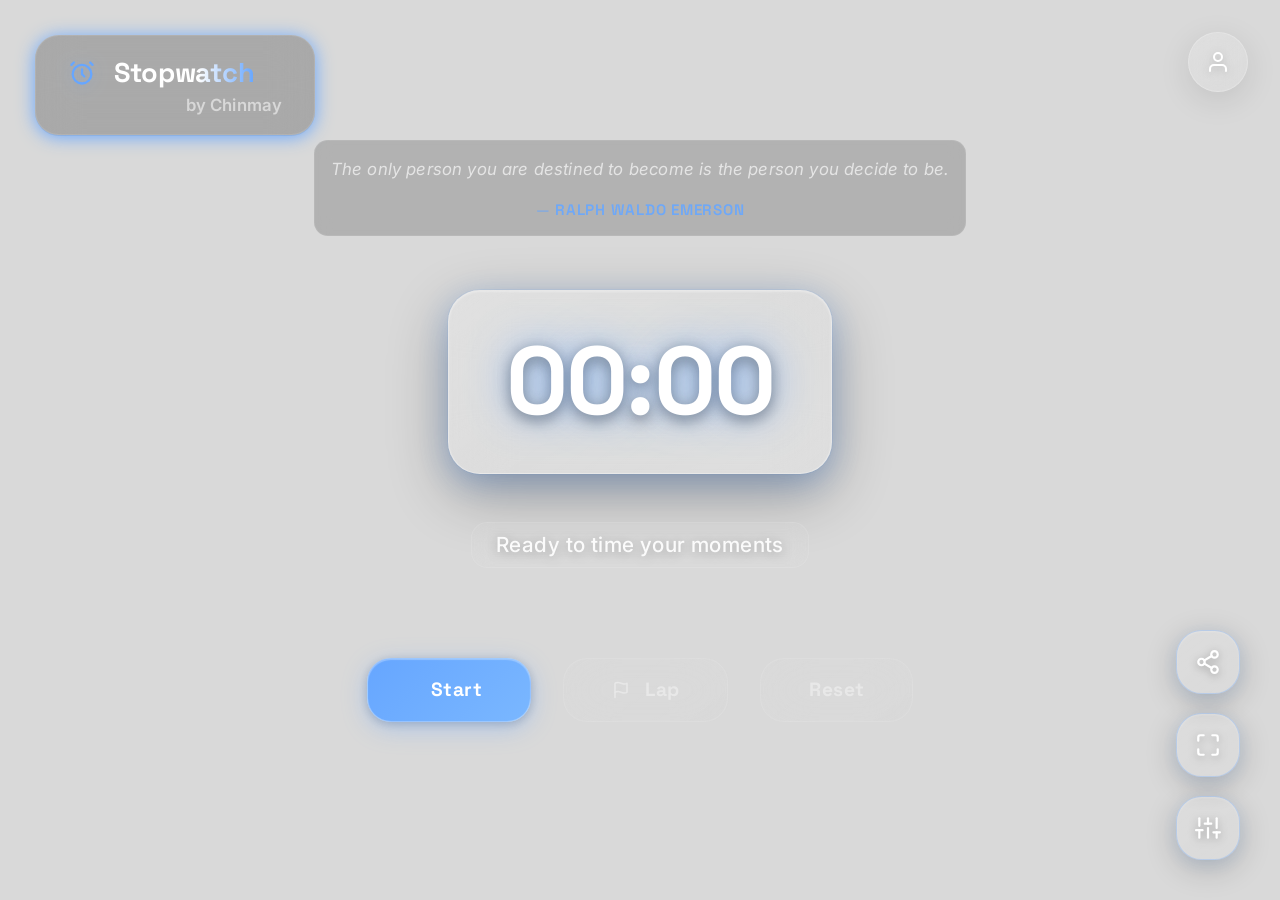
==== commit c41bd25b: "no" ====
--- a/index.html
+++ b/index.html
@@ -2,7 +2,7 @@
 <html lang="en" prefix="og: http://ogp.me/ns#">
 <head>
     <meta charset="UTF-8">
-    <meta name="viewport" content="width=device-width, initial-scale=1.0, maximum-scale=5.0, minimum-scale=1.0, user-scalable=yes, viewport-fit=cover">
+    <meta name="viewport" content="width=device-width, initial-scale=1.0, maximum-scale=1.0, minimum-scale=1.0, user-scalable=no, viewport-fit=cover">
     <title id="pageTitle">00:00 | Aesthetic Stopwatch | Chinmay</title>
     
     <!-- SEO Meta Tags -->
@@ -277,12 +277,13 @@
                 <div class="url-display">
                     <span class="url-text">https://stopwatch.chinmayjha.tech/</span>
                 </div>
-                <button id="copyUrlBtn" class="copy-share-btn" title="Copy link" aria-label="Copy link to clipboard">
+                <button id="copyUrlBtn" class="copy-share-btn" title="Copy link">
                     <svg width="16" height="16" viewBox="0 0 24 24" fill="none" stroke="currentColor" stroke-width="2"><rect x="9" y="9" width="13" height="13" rx="2" ry="2"></rect><path d="M5 15H4a2 2 0 0 1-2-2V4a2 2 0 0 1 2-2h9a2 2 0 0 1 2 2v1"></path></svg>
-                    <span>Copy link</span>
                 </button>
                 <!-- Hidden input for clipboard fallback -->
                 <input type="text" id="shareUrl" value="https://stopwatch.chinmayjha.tech/" readonly style="position:absolute;left:-9999px;opacity:0;pointer-events:none;" tabindex="-1" aria-hidden="true" />
+                    Copy link
+                </button>
             </div>
             <div class="share-social">
                 <button class="social-btn twitter" data-platform="twitter">
--- a/assets/css/styles.css
+++ b/assets/css/styles.css
@@ -4938,261 +4938,3 @@
   .timer-premium { max-width: 1500px; }
   .laps-card { max-width: 1300px; }
 }
-
-/* === ENHANCED MOBILE TOUCH INTERACTIONS === */
-@media (max-width: 768px) {
-  /* Improve button sizes for better touch targets */
-  .control-btn-premium {
-    min-height: 50px;
-    padding: 0.9rem 1.8rem;
-    font-size: 1rem;
-  }
-
-  .fab-btn {
-    width: 56px;
-    height: 56px;
-  }
-
-  .laps-action {
-    min-width: 42px;
-    height: 42px;
-  }
-
-  /* Better spacing for mobile */
-  .button-group-premium {
-    gap: 0.9rem;
-    padding: 0 1rem;
-  }
-
-  /* Optimize timer display */
-  .time-premium {
-    font-size: clamp(3rem, 12vw, 5rem);
-    letter-spacing: -0.02em;
-  }
-
-  .subtitle-premium {
-    font-size: clamp(0.9rem, 3.5vw, 1.1rem);
-    padding: 0 1rem;
-  }
-
-  /* Better modal positioning */
-  .share-modal-enhanced,
-  .developer-modal {
-    max-width: 95vw;
-    max-height: 85vh;
-    overflow-y: auto;
-  }
-
-  /* Settings panel full width on mobile */
-  .settings-panel {
-    width: 100%;
-    max-width: 100%;
-  }
-
-  /* Optimize quote container */
-  .quote-container {
-    padding: 1rem;
-    margin: 1rem auto;
-  }
-
-  .quote-text {
-    font-size: clamp(0.9rem, 3.5vw, 1rem);
-    line-height: 1.5;
-  }
-}
-
-/* === SAFE AREA HANDLING FOR NOTCHED DEVICES === */
-@supports (padding: max(0px)) {
-  body {
-    padding-left: max(0px, env(safe-area-inset-left));
-    padding-right: max(0px, env(safe-area-inset-right));
-  }
-
-  .navbar-premium {
-    padding-left: max(1.5rem, calc(1.5rem + env(safe-area-inset-left)));
-    padding-right: max(1.5rem, calc(1.5rem + env(safe-area-inset-right)));
-    padding-top: max(1rem, env(safe-area-inset-top));
-  }
-
-  .fab-group {
-    bottom: max(1.5rem, calc(1.5rem + env(safe-area-inset-bottom)));
-    right: max(1.5rem, calc(1.5rem + env(safe-area-inset-right)));
-  }
-
-  .developer-info-btn {
-    bottom: max(1.5rem, calc(1.5rem + env(safe-area-inset-bottom)));
-    left: max(1.5rem, calc(1.5rem + env(safe-area-inset-left)));
-  }
-}
-
-/* === IMPROVED LOADING STATES === */
-.loading {
-  opacity: 0.6;
-  pointer-events: none;
-  cursor: wait;
-}
-
-.loading::after {
-  content: '';
-  position: absolute;
-  top: 50%;
-  left: 50%;
-  width: 24px;
-  height: 24px;
-  margin: -12px 0 0 -12px;
-  border: 3px solid rgba(255, 255, 255, 0.3);
-  border-top-color: var(--accent-color);
-  border-radius: 50%;
-  animation: spin 0.8s linear infinite;
-}
-
-@keyframes spin {
-  to { transform: rotate(360deg); }
-}
-
-/* === BETTER FOCUS STATES FOR ACCESSIBILITY === */
-button:focus-visible,
-a:focus-visible,
-input:focus-visible {
-  outline: 3px solid var(--accent-color);
-  outline-offset: 3px;
-  border-radius: var(--radius-sm);
-}
-
-/* === SMOOTH TRANSITIONS FOR THEME CHANGES === */
-html.theme-transitioning,
-html.theme-transitioning *,
-html.theme-transitioning *::before,
-html.theme-transitioning *::after {
-  transition: background-color 0.3s ease, color 0.3s ease, border-color 0.3s ease !important;
-}
-
-/* === OFFLINE INDICATOR === */
-.offline-indicator {
-  position: fixed;
-  top: 80px;
-  left: 50%;
-  transform: translateX(-50%);
-  background: rgba(255, 107, 107, 0.95);
-  color: #fff;
-  padding: 0.75rem 1.5rem;
-  border-radius: var(--radius-md);
-  font-size: 0.9rem;
-  font-weight: 600;
-  box-shadow: 0 4px 16px rgba(255, 107, 107, 0.4);
-  backdrop-filter: blur(10px);
-  -webkit-backdrop-filter: blur(10px);
-  z-index: calc(var(--z-modal) + 10);
-  opacity: 0;
-  pointer-events: none;
-  transition: opacity 0.3s ease, transform 0.3s ease;
-}
-
-.offline-indicator.show {
-  opacity: 1;
-  pointer-events: auto;
-}
-
-.offline-indicator.online {
-  background: rgba(78, 205, 196, 0.95);
-  box-shadow: 0 4px 16px rgba(78, 205, 196, 0.4);
-}
-
-/* === INSTALL PROMPT STYLING === */
-.install-btn {
-  display: flex;
-  align-items: center;
-  gap: 0.5rem;
-  background: linear-gradient(135deg, var(--accent-color) 0%, #7ab7ff 100%);
-  color: #fff;
-  border: none;
-  padding: 0.65rem 1.2rem;
-  border-radius: var(--radius-md);
-  font-size: 0.9rem;
-  font-weight: 600;
-  cursor: pointer;
-  box-shadow: 0 4px 16px rgba(102, 166, 255, 0.35);
-  transition: all 0.3s cubic-bezier(0.4, 0, 0.2, 1);
-  white-space: nowrap;
-}
-
-.install-btn:hover {
-  transform: translateY(-2px);
-  box-shadow: 0 6px 20px rgba(102, 166, 255, 0.45);
-}
-
-.install-btn:active {
-  transform: translateY(0);
-}
-
-.install-btn-navbar {
-  margin-left: auto;
-}
-
-/* === UPDATE NOTIFICATION === */
-.update-notification {
-  position: fixed;
-  bottom: -100px;
-  left: 50%;
-  transform: translateX(-50%);
-  background: rgba(102, 166, 255, 0.95);
-  color: #fff;
-  padding: 1rem 1.5rem;
-  border-radius: var(--radius-md);
-  box-shadow: 0 4px 20px rgba(102, 166, 255, 0.4);
-  backdrop-filter: blur(15px);
-  -webkit-backdrop-filter: blur(15px);
-  z-index: calc(var(--z-modal) + 10);
-  transition: bottom 0.4s cubic-bezier(0.4, 0, 0.2, 1);
-  display: flex;
-  align-items: center;
-  gap: 1rem;
-}
-
-.update-notification.show {
-  bottom: 2rem;
-}
-
-.update-notification button {
-  background: rgba(255, 255, 255, 0.2);
-  border: 1px solid rgba(255, 255, 255, 0.3);
-  color: #fff;
-  padding: 0.5rem 1rem;
-  border-radius: var(--radius-sm);
-  font-weight: 600;
-  cursor: pointer;
-  transition: all 0.2s ease;
-}
-
-.update-notification button:hover {
-  background: rgba(255, 255, 255, 0.3);
-  transform: scale(1.05);
-}
-
-/* === IMPROVED SCROLLBAR STYLING === */
-::-webkit-scrollbar {
-  width: 10px;
-  height: 10px;
-}
-
-::-webkit-scrollbar-track {
-  background: rgba(255, 255, 255, 0.05);
-  border-radius: 5px;
-}
-
-::-webkit-scrollbar-thumb {
-  background: linear-gradient(135deg, var(--accent-color) 0%, #7ab7ff 100%);
-  border-radius: 5px;
-  transition: background 0.3s ease;
-}
-
-::-webkit-scrollbar-thumb:hover {
-  background: linear-gradient(135deg, #7ab7ff 0%, var(--accent-color) 100%);
-}
-
-/* Firefox scrollbar */
-* {
-  scrollbar-width: thin;
-  scrollbar-color: var(--accent-color) rgba(255, 255, 255, 0.05);
-}
-
--- a/assets/css/styles.css
+++ b/assets/css/styles.css
@@ -4938,261 +4938,3 @@
   .timer-premium { max-width: 1500px; }
   .laps-card { max-width: 1300px; }
 }
-
-/* === ENHANCED MOBILE TOUCH INTERACTIONS === */
-@media (max-width: 768px) {
-  /* Improve button sizes for better touch targets */
-  .control-btn-premium {
-    min-height: 50px;
-    padding: 0.9rem 1.8rem;
-    font-size: 1rem;
-  }
-
-  .fab-btn {
-    width: 56px;
-    height: 56px;
-  }
-
-  .laps-action {
-    min-width: 42px;
-    height: 42px;
-  }
-
-  /* Better spacing for mobile */
-  .button-group-premium {
-    gap: 0.9rem;
-    padding: 0 1rem;
-  }
-
-  /* Optimize timer display */
-  .time-premium {
-    font-size: clamp(3rem, 12vw, 5rem);
-    letter-spacing: -0.02em;
-  }
-
-  .subtitle-premium {
-    font-size: clamp(0.9rem, 3.5vw, 1.1rem);
-    padding: 0 1rem;
-  }
-
-  /* Better modal positioning */
-  .share-modal-enhanced,
-  .developer-modal {
-    max-width: 95vw;
-    max-height: 85vh;
-    overflow-y: auto;
-  }
-
-  /* Settings panel full width on mobile */
-  .settings-panel {
-    width: 100%;
-    max-width: 100%;
-  }
-
-  /* Optimize quote container */
-  .quote-container {
-    padding: 1rem;
-    margin: 1rem auto;
-  }
-
-  .quote-text {
-    font-size: clamp(0.9rem, 3.5vw, 1rem);
-    line-height: 1.5;
-  }
-}
-
-/* === SAFE AREA HANDLING FOR NOTCHED DEVICES === */
-@supports (padding: max(0px)) {
-  body {
-    padding-left: max(0px, env(safe-area-inset-left));
-    padding-right: max(0px, env(safe-area-inset-right));
-  }
-
-  .navbar-premium {
-    padding-left: max(1.5rem, calc(1.5rem + env(safe-area-inset-left)));
-    padding-right: max(1.5rem, calc(1.5rem + env(safe-area-inset-right)));
-    padding-top: max(1rem, env(safe-area-inset-top));
-  }
-
-  .fab-group {
-    bottom: max(1.5rem, calc(1.5rem + env(safe-area-inset-bottom)));
-    right: max(1.5rem, calc(1.5rem + env(safe-area-inset-right)));
-  }
-
-  .developer-info-btn {
-    bottom: max(1.5rem, calc(1.5rem + env(safe-area-inset-bottom)));
-    left: max(1.5rem, calc(1.5rem + env(safe-area-inset-left)));
-  }
-}
-
-/* === IMPROVED LOADING STATES === */
-.loading {
-  opacity: 0.6;
-  pointer-events: none;
-  cursor: wait;
-}
-
-.loading::after {
-  content: '';
-  position: absolute;
-  top: 50%;
-  left: 50%;
-  width: 24px;
-  height: 24px;
-  margin: -12px 0 0 -12px;
-  border: 3px solid rgba(255, 255, 255, 0.3);
-  border-top-color: var(--accent-color);
-  border-radius: 50%;
-  animation: spin 0.8s linear infinite;
-}
-
-@keyframes spin {
-  to { transform: rotate(360deg); }
-}
-
-/* === BETTER FOCUS STATES FOR ACCESSIBILITY === */
-button:focus-visible,
-a:focus-visible,
-input:focus-visible {
-  outline: 3px solid var(--accent-color);
-  outline-offset: 3px;
-  border-radius: var(--radius-sm);
-}
-
-/* === SMOOTH TRANSITIONS FOR THEME CHANGES === */
-html.theme-transitioning,
-html.theme-transitioning *,
-html.theme-transitioning *::before,
-html.theme-transitioning *::after {
-  transition: background-color 0.3s ease, color 0.3s ease, border-color 0.3s ease !important;
-}
-
-/* === OFFLINE INDICATOR === */
-.offline-indicator {
-  position: fixed;
-  top: 80px;
-  left: 50%;
-  transform: translateX(-50%);
-  background: rgba(255, 107, 107, 0.95);
-  color: #fff;
-  padding: 0.75rem 1.5rem;
-  border-radius: var(--radius-md);
-  font-size: 0.9rem;
-  font-weight: 600;
-  box-shadow: 0 4px 16px rgba(255, 107, 107, 0.4);
-  backdrop-filter: blur(10px);
-  -webkit-backdrop-filter: blur(10px);
-  z-index: calc(var(--z-modal) + 10);
-  opacity: 0;
-  pointer-events: none;
-  transition: opacity 0.3s ease, transform 0.3s ease;
-}
-
-.offline-indicator.show {
-  opacity: 1;
-  pointer-events: auto;
-}
-
-.offline-indicator.online {
-  background: rgba(78, 205, 196, 0.95);
-  box-shadow: 0 4px 16px rgba(78, 205, 196, 0.4);
-}
-
-/* === INSTALL PROMPT STYLING === */
-.install-btn {
-  display: flex;
-  align-items: center;
-  gap: 0.5rem;
-  background: linear-gradient(135deg, var(--accent-color) 0%, #7ab7ff 100%);
-  color: #fff;
-  border: none;
-  padding: 0.65rem 1.2rem;
-  border-radius: var(--radius-md);
-  font-size: 0.9rem;
-  font-weight: 600;
-  cursor: pointer;
-  box-shadow: 0 4px 16px rgba(102, 166, 255, 0.35);
-  transition: all 0.3s cubic-bezier(0.4, 0, 0.2, 1);
-  white-space: nowrap;
-}
-
-.install-btn:hover {
-  transform: translateY(-2px);
-  box-shadow: 0 6px 20px rgba(102, 166, 255, 0.45);
-}
-
-.install-btn:active {
-  transform: translateY(0);
-}
-
-.install-btn-navbar {
-  margin-left: auto;
-}
-
-/* === UPDATE NOTIFICATION === */
-.update-notification {
-  position: fixed;
-  bottom: -100px;
-  left: 50%;
-  transform: translateX(-50%);
-  background: rgba(102, 166, 255, 0.95);
-  color: #fff;
-  padding: 1rem 1.5rem;
-  border-radius: var(--radius-md);
-  box-shadow: 0 4px 20px rgba(102, 166, 255, 0.4);
-  backdrop-filter: blur(15px);
-  -webkit-backdrop-filter: blur(15px);
-  z-index: calc(var(--z-modal) + 10);
-  transition: bottom 0.4s cubic-bezier(0.4, 0, 0.2, 1);
-  display: flex;
-  align-items: center;
-  gap: 1rem;
-}
-
-.update-notification.show {
-  bottom: 2rem;
-}
-
-.update-notification button {
-  background: rgba(255, 255, 255, 0.2);
-  border: 1px solid rgba(255, 255, 255, 0.3);
-  color: #fff;
-  padding: 0.5rem 1rem;
-  border-radius: var(--radius-sm);
-  font-weight: 600;
-  cursor: pointer;
-  transition: all 0.2s ease;
-}
-
-.update-notification button:hover {
-  background: rgba(255, 255, 255, 0.3);
-  transform: scale(1.05);
-}
-
-/* === IMPROVED SCROLLBAR STYLING === */
-::-webkit-scrollbar {
-  width: 10px;
-  height: 10px;
-}
-
-::-webkit-scrollbar-track {
-  background: rgba(255, 255, 255, 0.05);
-  border-radius: 5px;
-}
-
-::-webkit-scrollbar-thumb {
-  background: linear-gradient(135deg, var(--accent-color) 0%, #7ab7ff 100%);
-  border-radius: 5px;
-  transition: background 0.3s ease;
-}
-
-::-webkit-scrollbar-thumb:hover {
-  background: linear-gradient(135deg, #7ab7ff 0%, var(--accent-color) 100%);
-}
-
-/* Firefox scrollbar */
-* {
-  scrollbar-width: thin;
-  scrollbar-color: var(--accent-color) rgba(255, 255, 255, 0.05);
-}
-
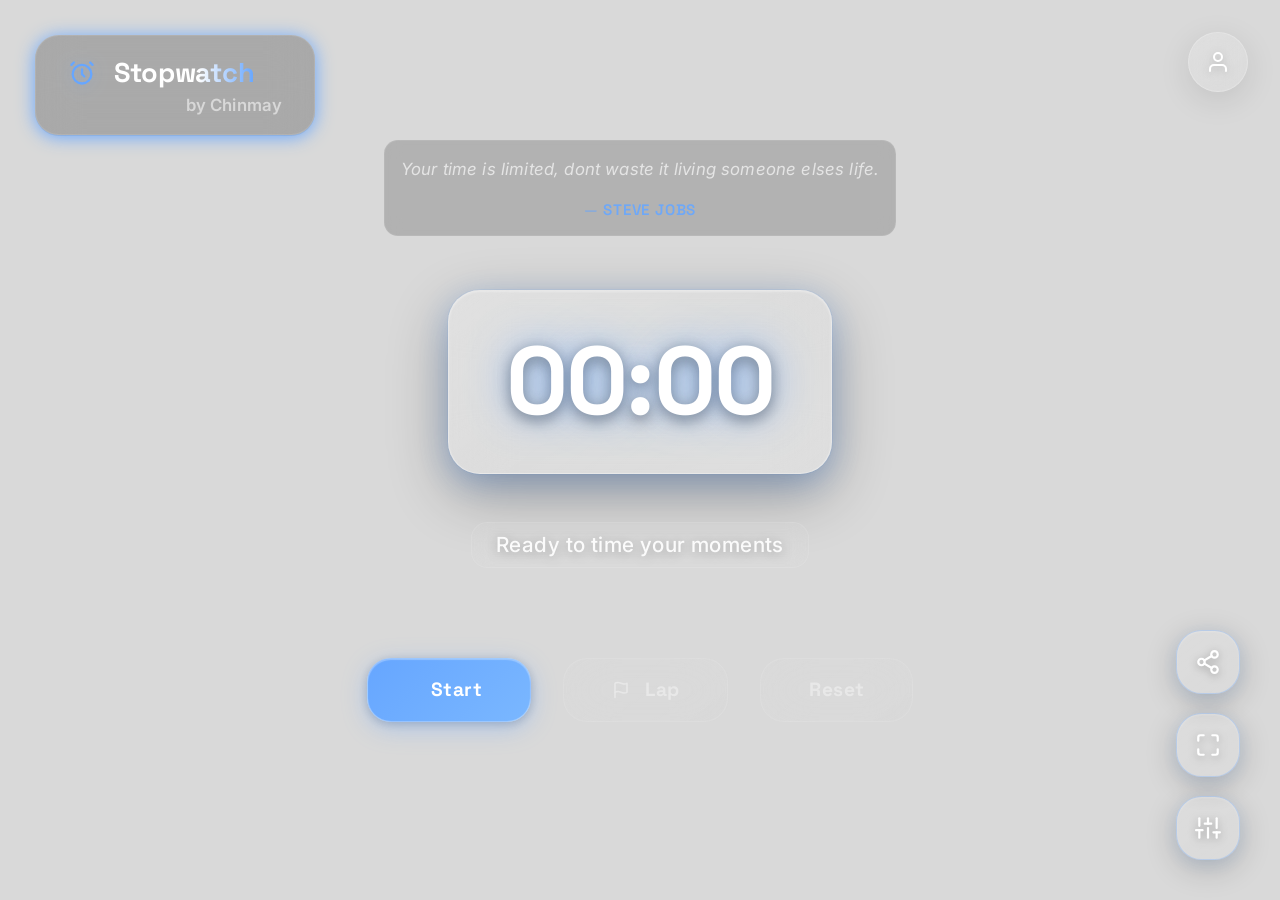
==== commit da5cc43f: "Add meta tag for google-site-verification" ====
--- a/index.html
+++ b/index.html
@@ -19,6 +19,7 @@
     <meta name="apple-mobile-web-app-status-bar-style" content="black-translucent">
     <meta name="mobile-web-app-capable" content="yes">
     <link rel="canonical" href="https://stopwatch.chinmayjha.tech/">
+    <meta name="google-site-verification" content="08lr38zDvBn1hFkHZFZqgiJMIPTz1b4PyYP-owGZEm0" />
     
     <!-- PWA Manifest -->
     <link rel="manifest" href="./config/manifest.json">
@@ -493,4 +494,4 @@
     <script src="https://unpkg.com/lucide@latest"></script>
     <script src="./assets/js/script.js"></script>
 </body>
-</html>+</html>
